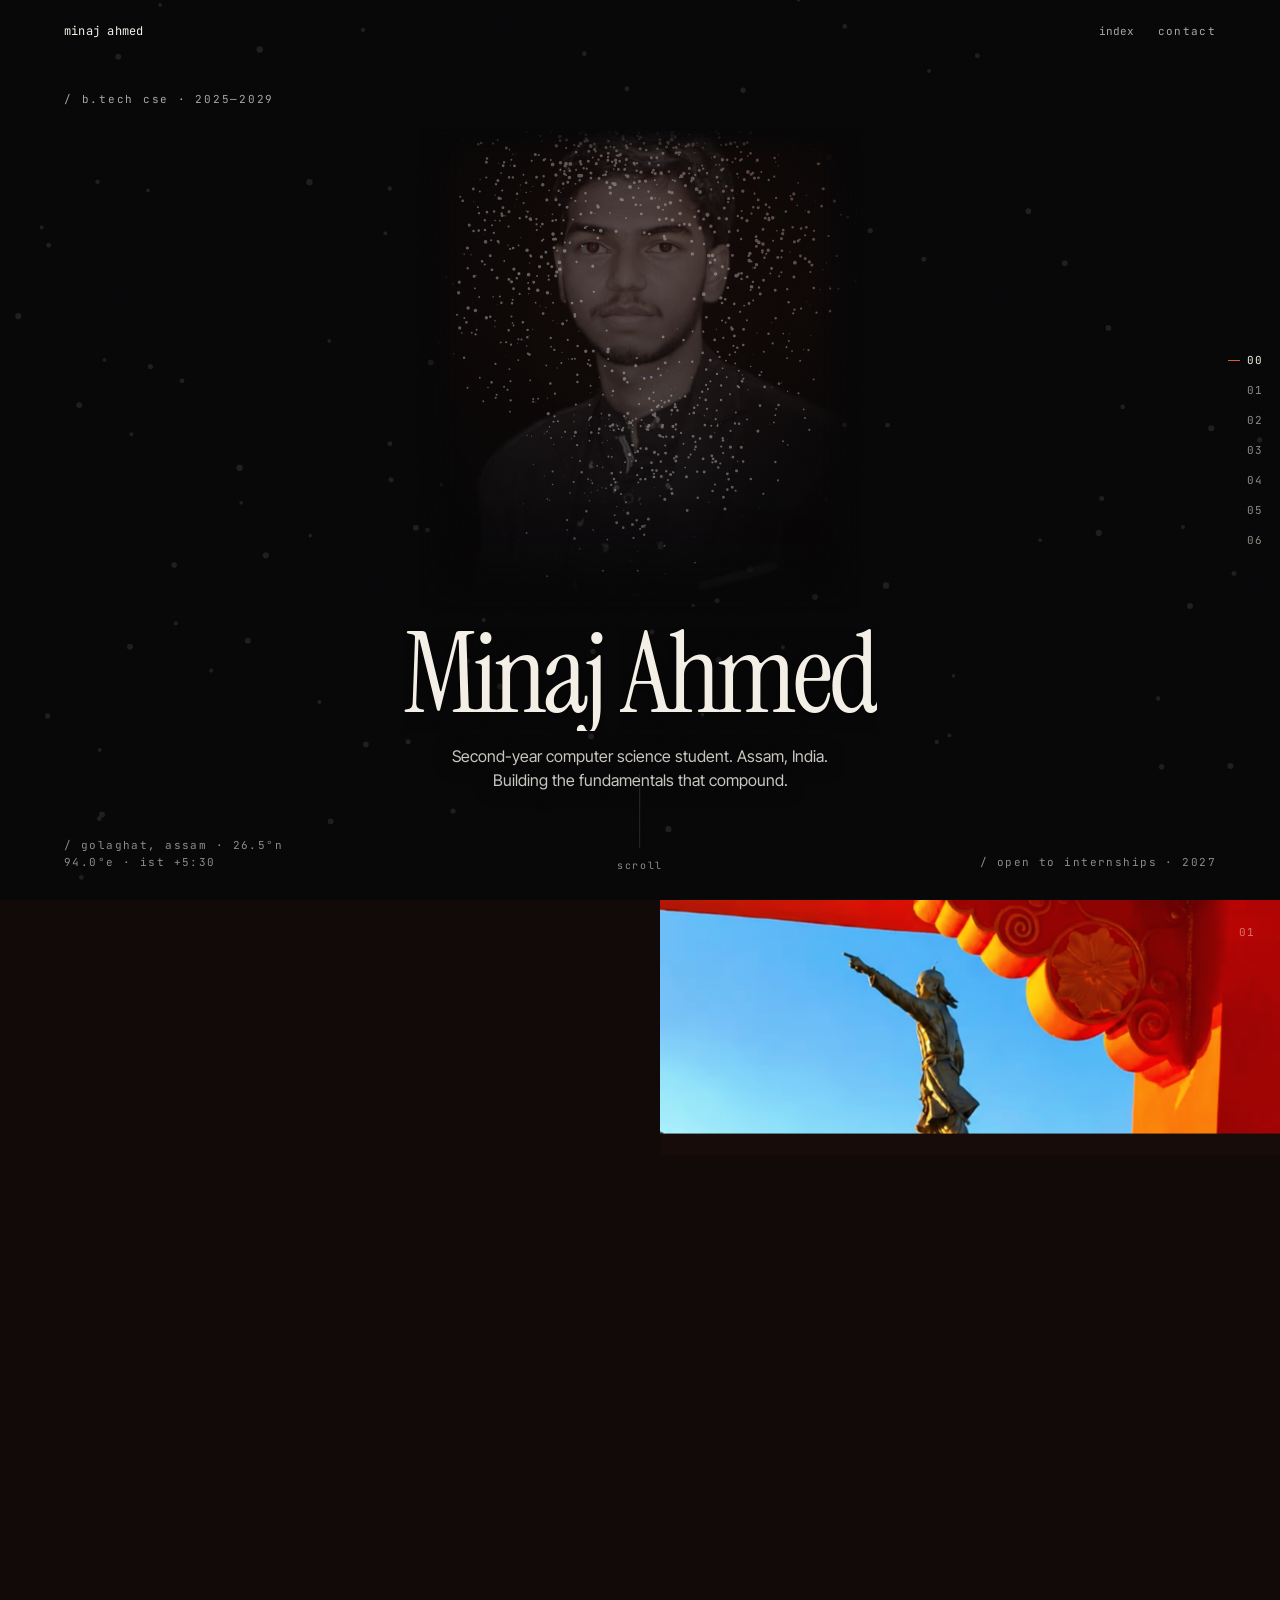
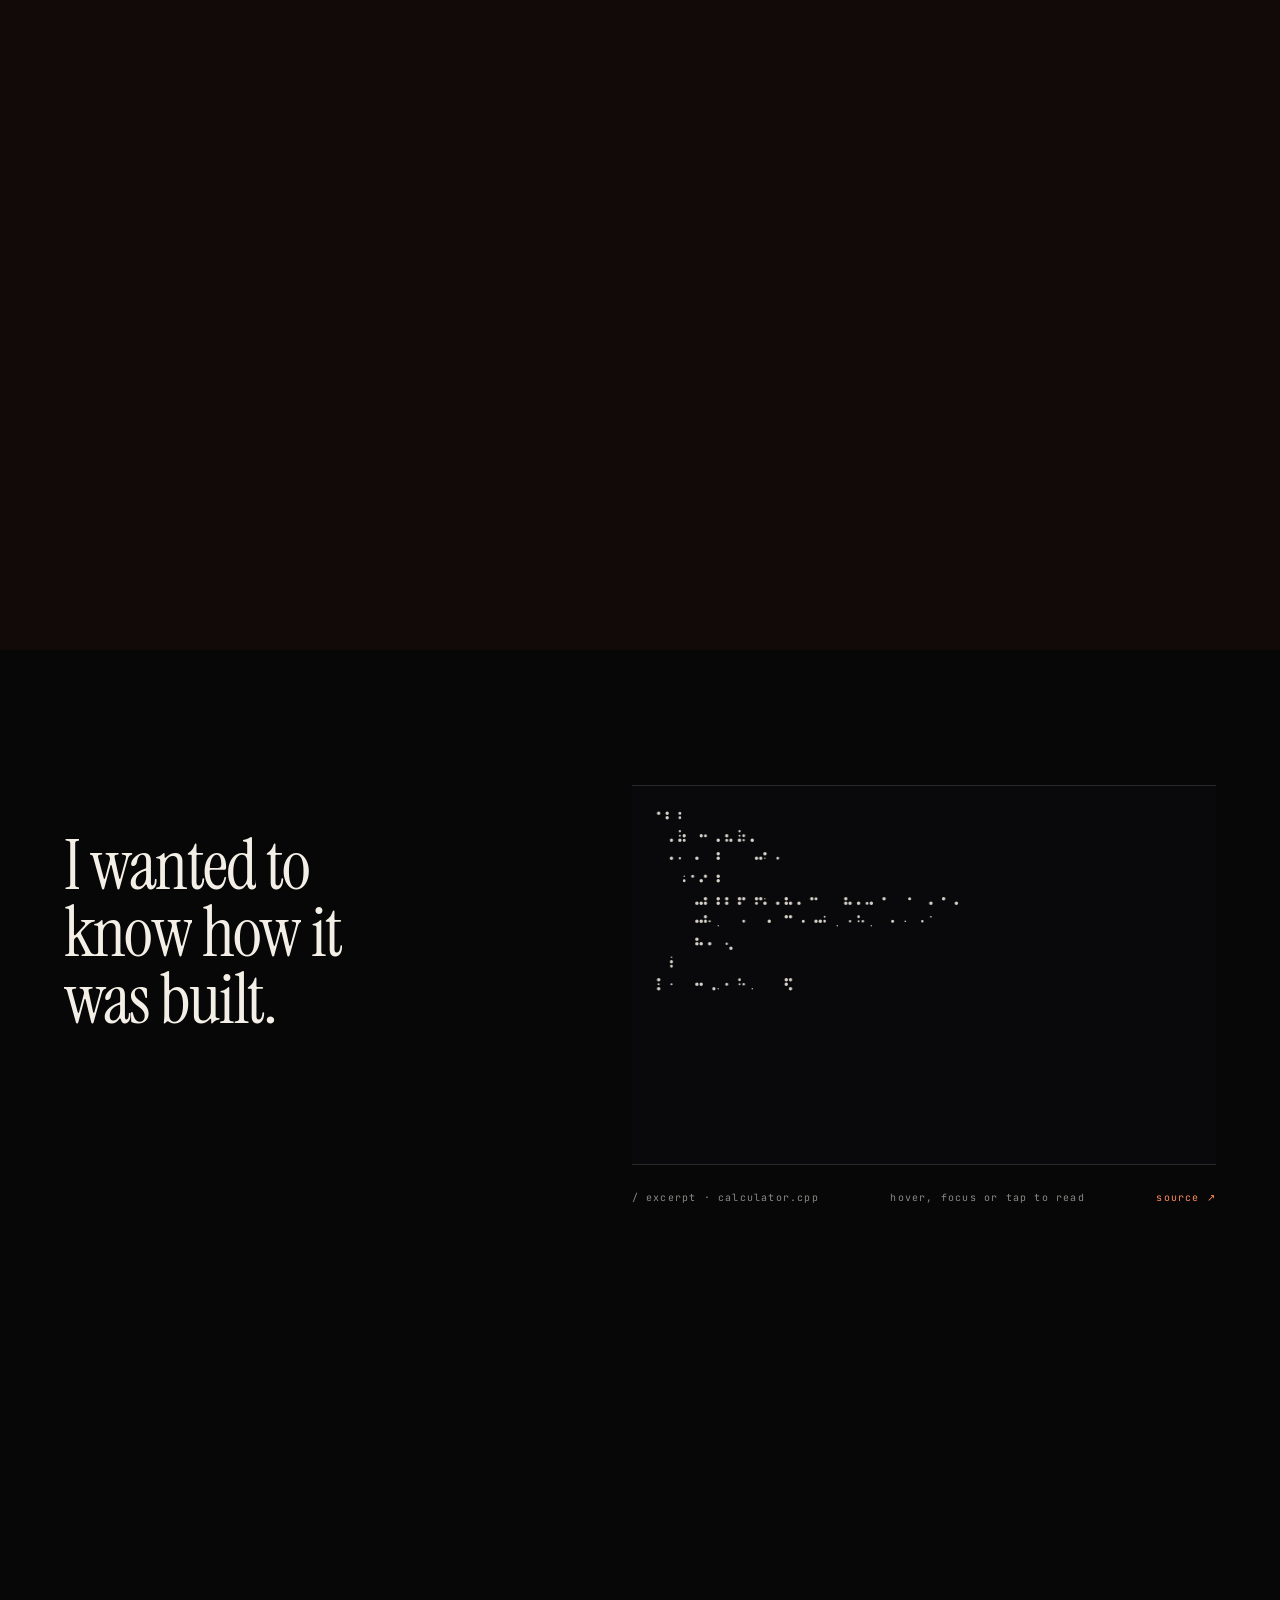
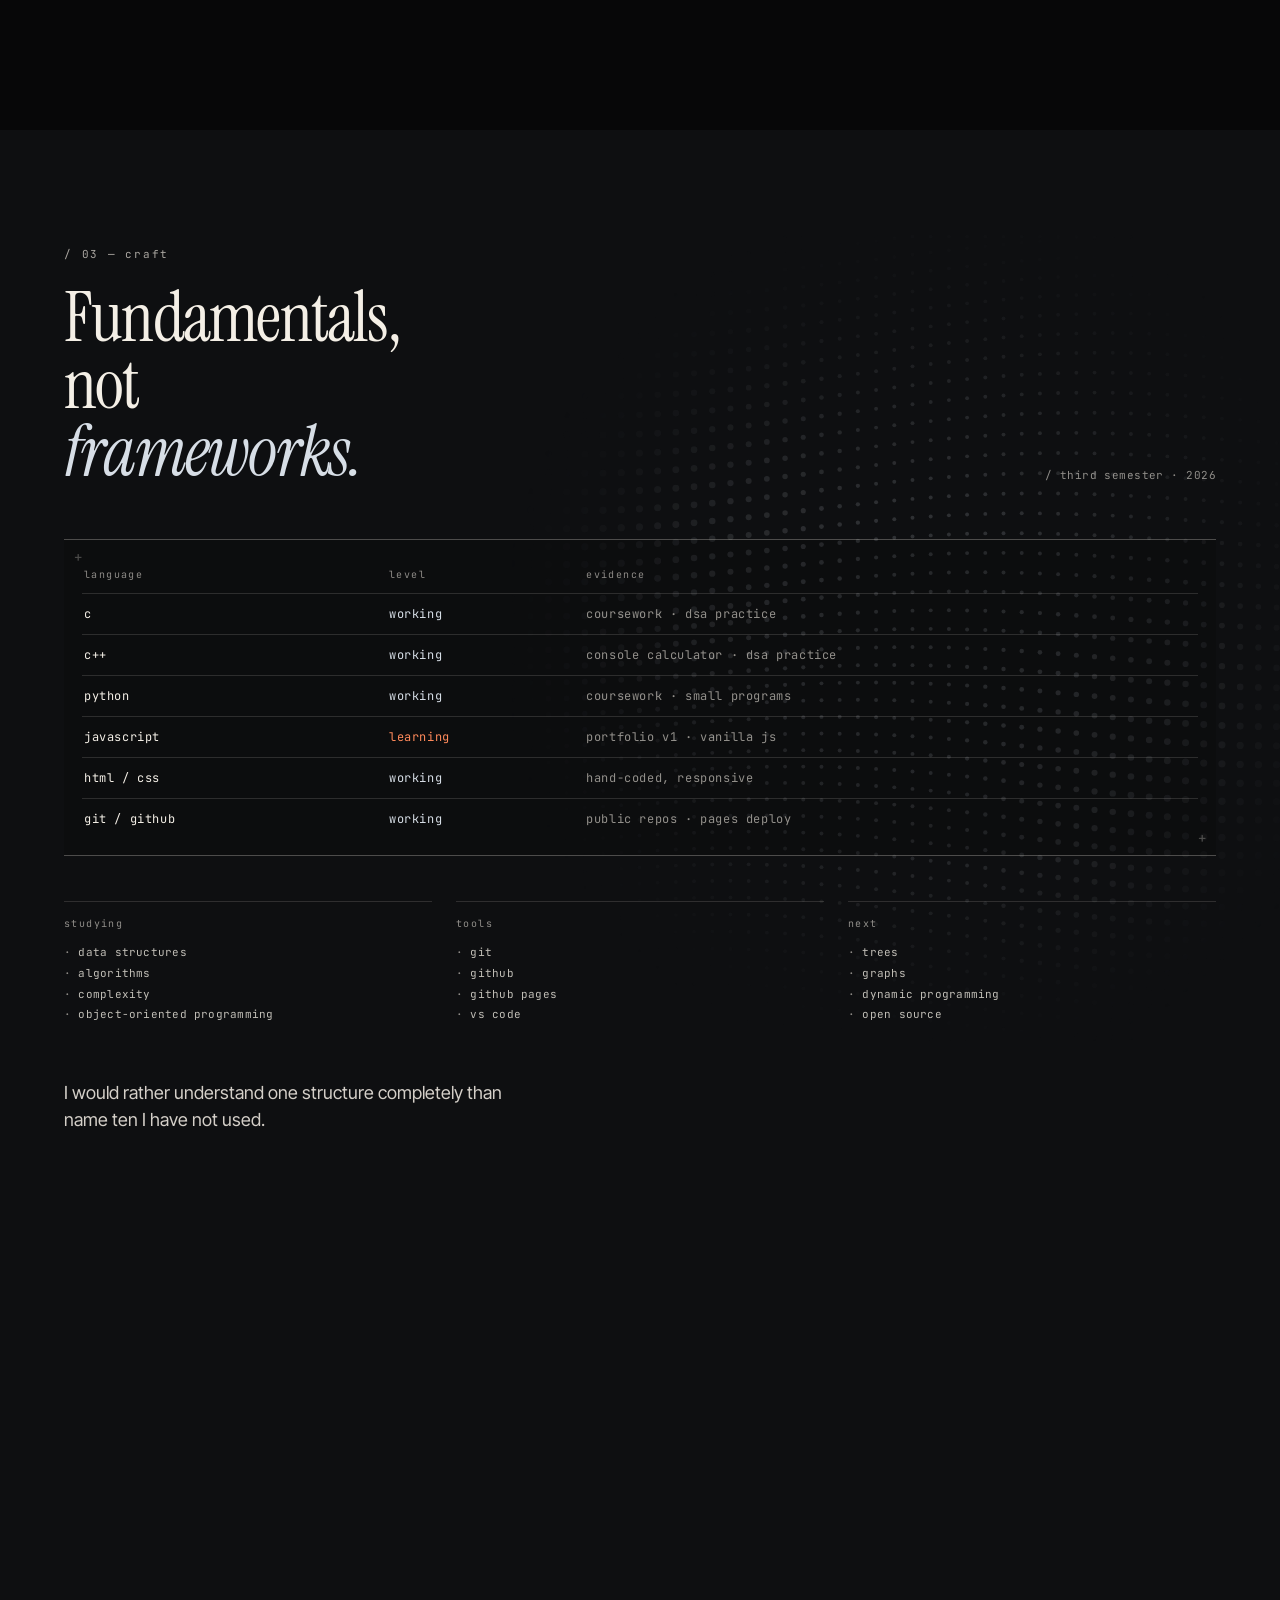
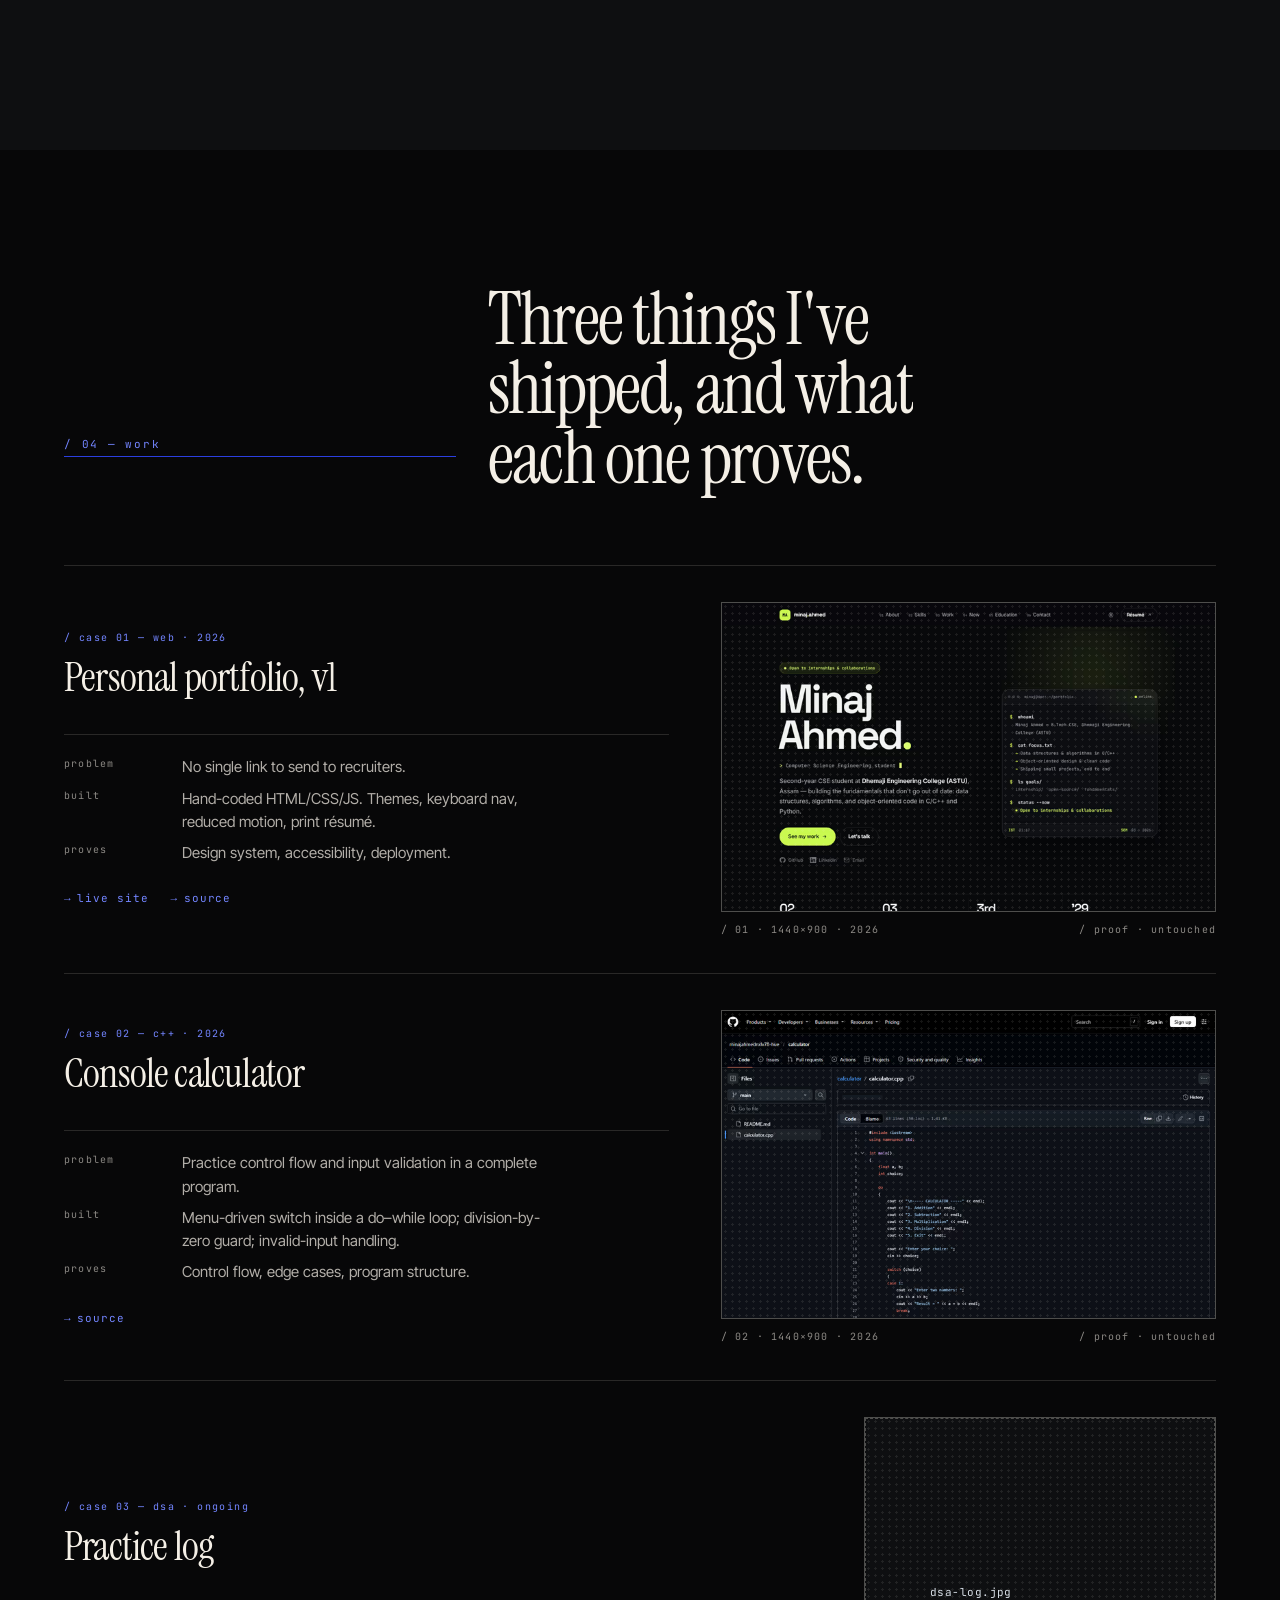
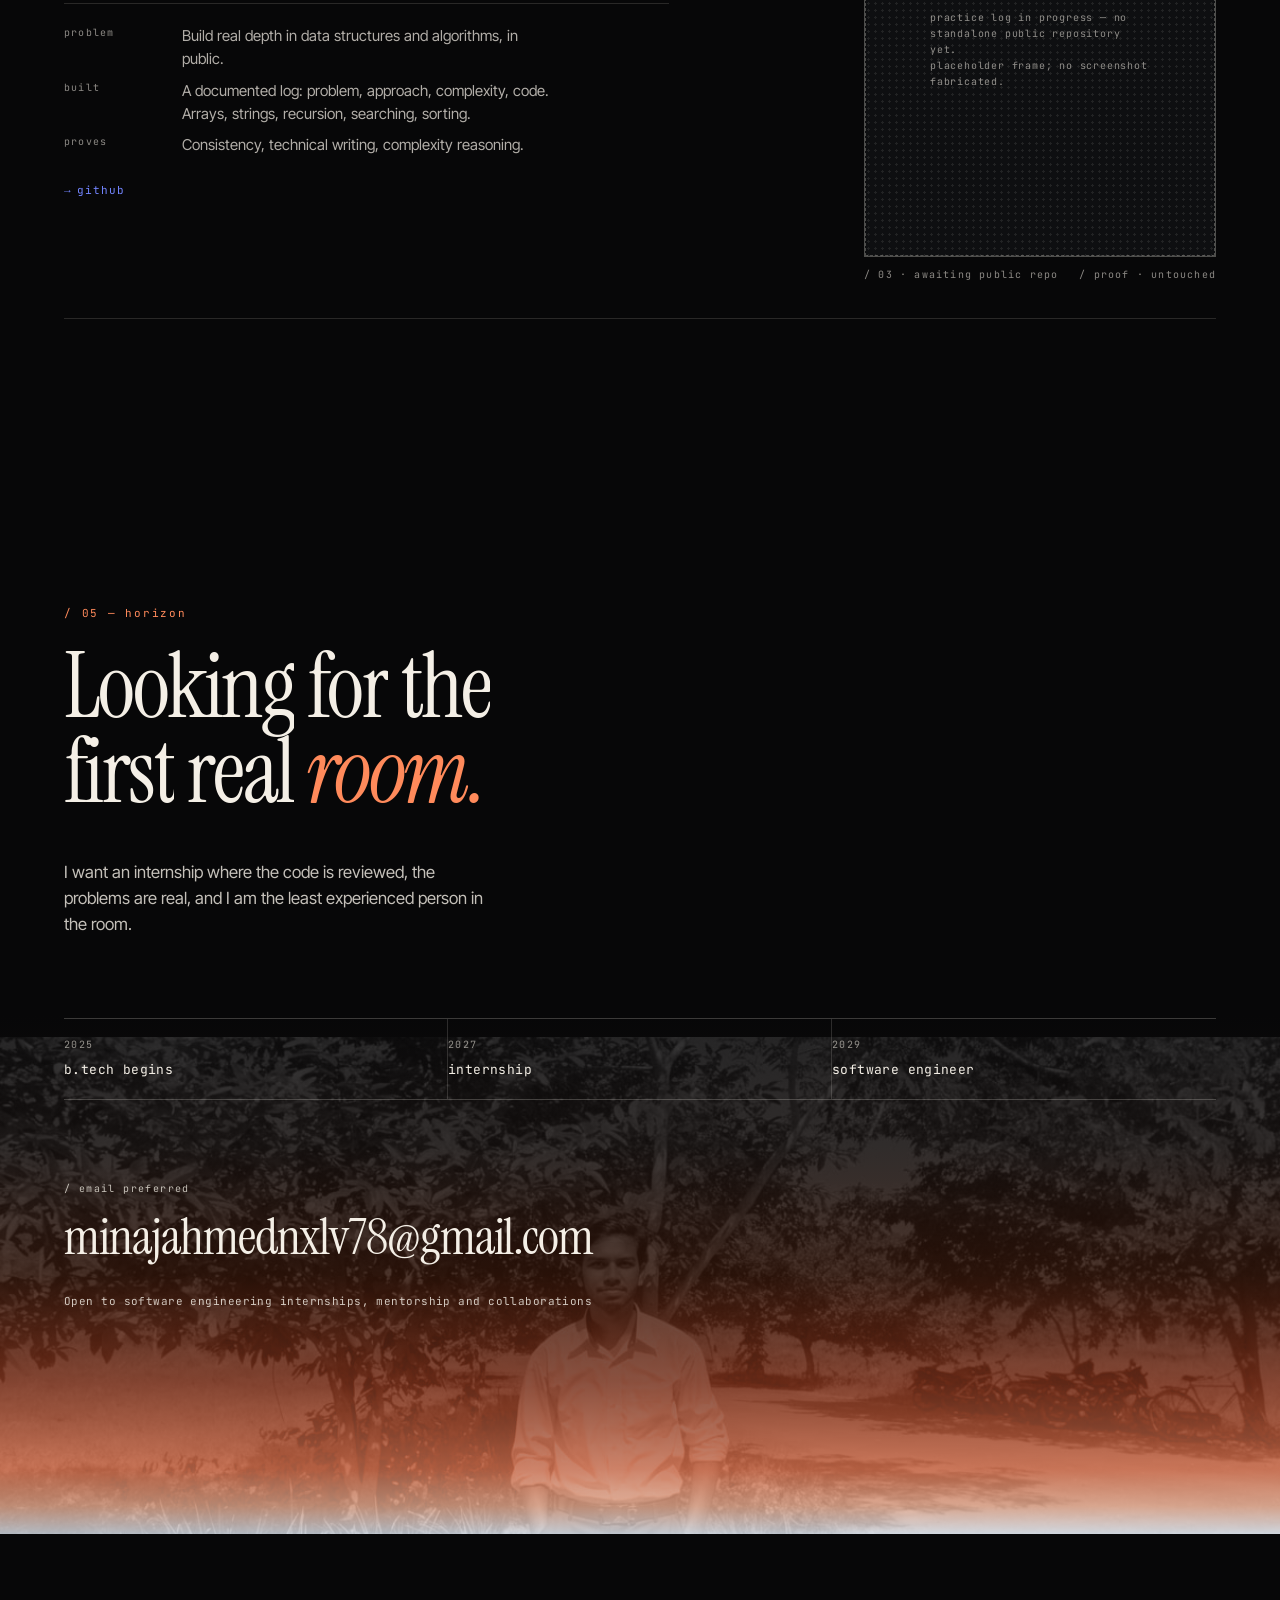
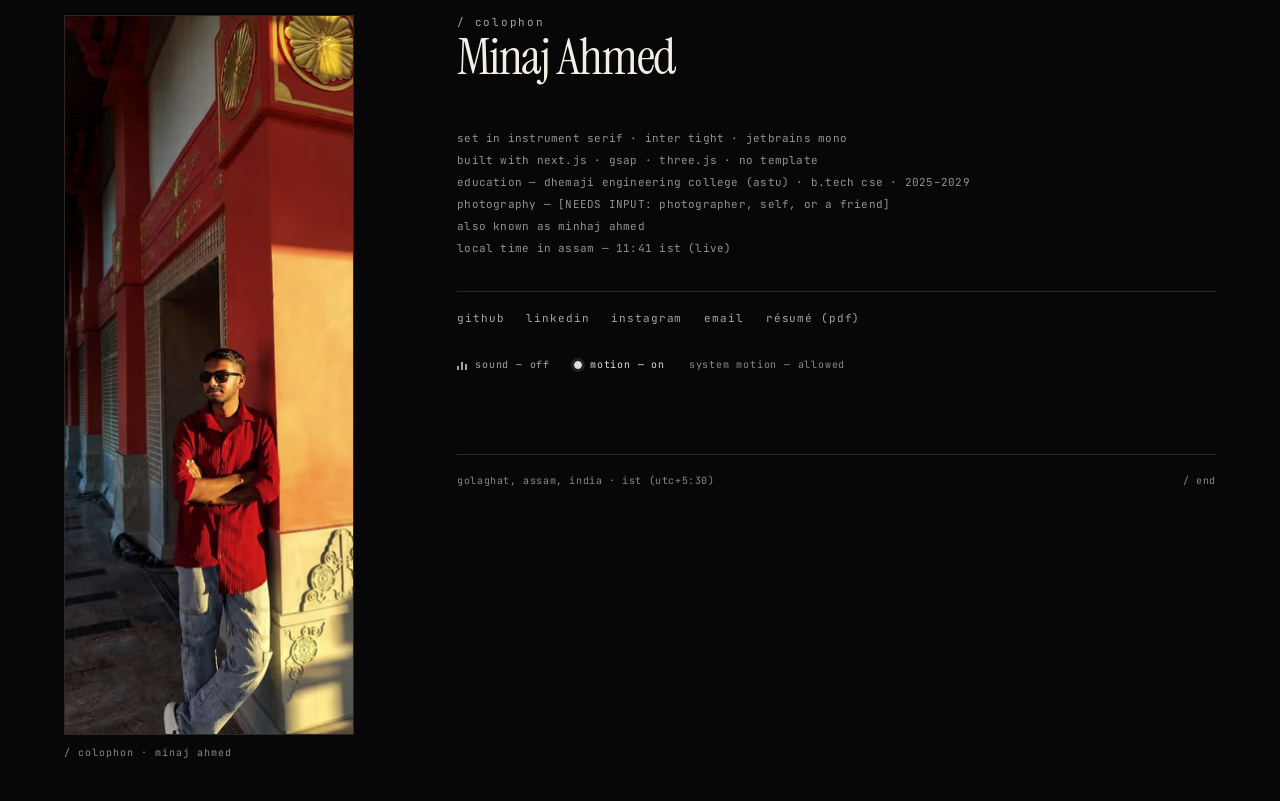
==== index.html @ 7f20fda3 "Deploy 2026-11-15 23:15" ====
<!DOCTYPE html><!--8ivIWV3NTQVihvnnciMJ_--><html lang="en"><head><meta charSet="utf-8"/><meta name="viewport" content="width=device-width, initial-scale=1"/><link rel="stylesheet" href="/_next/static/css/60c757dcb9173101.css" data-precedence="next"/><link rel="preload" as="script" fetchPriority="low" href="/_next/static/chunks/webpack-f935b653ff0f5b46.js"/><script src="/_next/static/chunks/4bd1b696-c023c6e3521b1417.js" async=""></script><script src="/_next/static/chunks/255-0e5ac6cd71b0e266.js" async=""></script><script src="/_next/static/chunks/main-app-1ef819b8450698eb.js" async=""></script><script src="/_next/static/chunks/c15bf2b0-23b96f27db3d4449.js" async=""></script><script src="/_next/static/chunks/674-6855b64ee899c7fb.js" async=""></script><script src="/_next/static/chunks/691-0249259bc89ee225.js" async=""></script><script src="/_next/static/chunks/app/layout-188925bcf493eabf.js" async=""></script><script src="/_next/static/chunks/app/page-7ddbc608f27886f3.js" async=""></script><link rel="preload" href="/fonts/InstrumentSerif-Regular.woff2" as="font" type="font/woff2" crossorigin=""/><link rel="preload" href="/fonts/InstrumentSerif-Italic.woff2" as="font" type="font/woff2" crossorigin=""/><link rel="preload" href="/assets/portrait/hero-960.jpg" as="image" type="image/jpeg"/><meta name="theme-color" content="#070708"/><meta name="color-scheme" content="dark"/><title>Minaj Ahmed — Computer Science Student, Assam</title><meta name="description" content="Minaj Ahmed is a second-year B.Tech CSE student at Dhemaji Engineering College (ASTU), Assam, building strong foundations in data structures, algorithms and C++."/><meta name="application-name" content="From Ember to Chrome"/><link rel="author" href="https://minajahmednxlv78-hue.github.io/"/><meta name="author" content="Minaj Ahmed"/><meta name="keywords" content="Minaj Ahmed,Minhaj Ahmed,computer science student,Assam,Dhemaji Engineering College,ASTU,C++,data structures,algorithms,portfolio"/><meta name="creator" content="Minaj Ahmed"/><meta name="publisher" content="Minaj Ahmed"/><meta name="robots" content="index, follow"/><meta name="category" content="portfolio"/><link rel="canonical" href="https://minajahmednxlv78-hue.github.io/"/><meta property="og:title" content="Minaj Ahmed — Computer Science Student, Assam"/><meta property="og:description" content="Minaj Ahmed is a second-year B.Tech CSE student at Dhemaji Engineering College (ASTU), Assam, building strong foundations in data structures, algorithms and C++."/><meta property="og:url" content="https://minajahmednxlv78-hue.github.io/"/><meta property="og:site_name" content="Minaj Ahmed"/><meta property="og:locale" content="en_IN"/><meta property="og:image" content="https://minajahmednxlv78-hue.github.io/assets/og.jpg"/><meta property="og:image:width" content="1200"/><meta property="og:image:height" content="630"/><meta property="og:image:alt" content="Minaj Ahmed — from ember to chrome. A halftone portrait and the title in bone type on ink."/><meta property="og:type" content="website"/><meta name="twitter:card" content="summary_large_image"/><meta name="twitter:title" content="Minaj Ahmed — Computer Science Student, Assam"/><meta name="twitter:description" content="Minaj Ahmed is a second-year B.Tech CSE student at Dhemaji Engineering College (ASTU), Assam, building strong foundations in data structures, algorithms and C++."/><meta name="twitter:image" content="https://minajahmednxlv78-hue.github.io/assets/og.jpg"/><link rel="icon" href="/icon.svg?3699fe53bb4ca158" type="image/svg+xml" sizes="any"/><script>try{var m=localStorage.getItem('ember-to-chrome-motion');var r=window.matchMedia('(prefers-reduced-motion: reduce)').matches;document.documentElement.dataset.motion=(m==='off'||(!m&&r))?'off':'on';if(sessionStorage.getItem('ember-to-chrome-visited')==='1'){document.documentElement.dataset.visited='true'}}catch(e){}</script><noscript><style>.preloader{display:none}.signal-portrait::before{opacity:0!important}</style></noscript><script type="application/ld+json">{"@context":"https://schema.org","@type":"Person","name":"Minaj Ahmed","alternateName":"Minhaj Ahmed","jobTitle":"Computer Science Engineering Student","description":"Second-year Computer Science student in Assam building strong foundations in data structures, algorithms and object-oriented programming.","email":"mailto:minajahmednxlv78@gmail.com","url":"https://minajahmednxlv78-hue.github.io/","affiliation":{"@type":"CollegeOrUniversity","name":"Dhemaji Engineering College (ASTU)"},"address":{"@type":"PostalAddress","addressLocality":"Golaghat","addressRegion":"Assam","addressCountry":"IN"},"sameAs":["https://github.com/minajahmednxlv78-hue","https://www.linkedin.com/in/minhaj-ahmed-7282b8321","https://www.instagram.com/_min_haj_08"],"knowsAbout":["Data Structures","Algorithms","Object-Oriented Programming","C","C++","Python","Git","GitHub"]}</script><script src="/_next/static/chunks/polyfills-42372ed130431b0a.js" noModule=""></script></head><body><div hidden=""><!--$--><!--/$--></div><div class="preloader " aria-hidden="true"><canvas class="preloader__canvas"></canvas><span class="preloader__counter">000</span><span class="preloader__word">from ember to chrome</span></div><div class="grain" aria-hidden="true"></div><canvas class="dot-field" aria-hidden="true"></canvas><div class="cursor is-hidden" aria-hidden="true"><span class="cursor__ring"></span><span class="cursor__dot"></span><svg class="cursor__star" viewBox="0 0 40 40" aria-hidden="true"><path d="M20 2 C21.8 15 25 18.2 38 20 C25 21.8 21.8 25 20 38 C18.2 25 15 21.8 2 20 C15 18.2 18.2 15 20 2 Z" fill="#F4EFE6"></path></svg></div><canvas class="wipe" aria-hidden="true"></canvas><div class="site" id="site"><a class="skip-link" href="#main">Skip to content</a><header class="topbar " aria-label="Site header"><div class="topbar__inner"><a class="topbar__name" href="#overture" aria-label="Minaj Ahmed, back to top">minaj ahmed</a><nav class="topbar__right" aria-label="Primary"><button type="button" class="topbar__link" aria-haspopup="dialog" aria-expanded="false" aria-controls="index-overlay">index</button><a class="topbar__link" href="#horizon">contact</a></nav></div></header><nav class="rail" aria-label="Chapter navigation"><a class="rail__link is-active" href="#overture" aria-current="location" aria-label="Chapter 00, Overture">00</a><a class="rail__link " href="#origin" aria-label="Chapter 01, Origin">01</a><a class="rail__link " href="#spark" aria-label="Chapter 02, Spark">02</a><a class="rail__link " href="#craft" aria-label="Chapter 03, Craft">03</a><a class="rail__link " href="#work" aria-label="Chapter 04, Work">04</a><a class="rail__link " href="#horizon" aria-label="Chapter 05, Horizon">05</a><a class="rail__link " href="#colophon" aria-label="Chapter 06, Colophon">06</a></nav><main id="main" tabindex="-1"><section id="overture" class="overture" data-chapter="overture" aria-labelledby="overture-title"><div class="overture__stage shell"><div class="overture__label"><p class="label">/ b.tech cse · 2025—2029</p></div><div class="overture__photo"><div class="signal-portrait"><picture><source type="image/avif" srcSet="/assets/portrait/hero-540.avif 540w, /assets/portrait/hero-960.avif 960w" sizes="(max-width: 767px) 100vw, (max-width: 1099px) 64vw, 54vw"/><source type="image/webp" srcSet="/assets/portrait/hero-540.webp 540w, /assets/portrait/hero-960.webp 960w" sizes="(max-width: 767px) 100vw, (max-width: 1099px) 64vw, 54vw"/><img class="signal-portrait__photo" src="/assets/portrait/hero-960.jpg" alt="Portrait of Minaj Ahmed." width="960" height="960" loading="eager" decoding="async" fetchPriority="high"/></picture><canvas class="signal-portrait__canvas" aria-hidden="true"></canvas></div></div><div class="overture__main"><h1 id="overture-title" class="split overture__name"><span><span class="w-mask"><span class="w-inner">Minaj</span></span> </span><span><span class="w-mask"><span class="w-inner">Ahmed</span></span></span></h1><p class="overture__subline">Second-year computer science student. Assam, India. Building the fundamentals that compound.</p></div></div><div class="overture__meta" aria-label="Location and availability"><span>/ golaghat, assam · 26.5°n 94.0°e · ist +5:30</span><span>/ open to internships · 2027</span></div><div class="scroll-cue" aria-hidden="true"><span class="scroll-cue__track"><span class="scroll-cue__fill"></span></span><span>scroll</span></div></section><section id="origin" class="origin" data-chapter="origin" aria-labelledby="origin-title"><div class="origin__track"><div class="origin__stage"><div class="origin__copy"><p class="label label--accent">/ 01 — origin</p><h2 id="origin-title" class="split origin__head"><span><span class="w-mask"><span class="w-inner">Before</span></span> </span><span><span class="w-mask"><span class="w-inner">the</span></span> </span><span><span class="w-mask"><span class="w-inner">syntax,</span></span> </span><span><span class="w-mask"><span class="w-inner">there</span></span> </span><span><span class="w-mask"><span class="w-inner">was</span></span> </span><span><span class="w-mask"><span class="w-inner"><em>colour.</em></span></span></span></h2><p class="origin__body">I grew up in Golaghat, Assam. I did not grow up around computers; I came to them late, and on purpose.</p></div><div class="origin__media"><picture><source type="image/avif" srcSet="/assets/temple/origin-720.avif 720w, /assets/temple/origin-1086.avif 1086w" sizes="(max-width: 767px) 100vw, 58vw"/><source type="image/webp" srcSet="/assets/temple/origin-720.webp 720w, /assets/temple/origin-1086.webp 1086w" sizes="(max-width: 767px) 100vw, 58vw"/><img class="origin__photo" src="/assets/temple/origin-1086.jpg" width="1086" height="1448" alt="Minaj Ahmed leaning on a stone balustrade beneath a bright orange temple gateway, with a tall statue behind him." loading="lazy" decoding="async"/></picture><div class="origin__caption"><span class="needs">/ [NEEDS INPUT: temple or statue location] · assam</span><span aria-hidden="true">/ 2026</span></div><span class="origin__index" aria-hidden="true">01</span></div></div></div></section><section id="spark" class="spark chapter" data-chapter="spark" aria-labelledby="spark-title"><div class="shell"><div class="spark__grid"><div><p class="label label--accent">/ 02 — spark</p><h2 id="spark-title" class="split spark__headline"><span><span class="w-mask"><span class="w-inner">I</span></span> </span><span><span class="w-mask"><span class="w-inner">wanted</span></span> </span><span><span class="w-mask"><span class="w-inner">to</span></span> </span><span><span class="w-mask"><span class="w-inner">know</span></span> </span><span><span class="w-mask"><span class="w-inner">how</span></span> </span><span><span class="w-mask"><span class="w-inner">it</span></span> </span><span><span class="w-mask"><span class="w-inner">was</span></span> </span><span><span class="w-mask"><span class="w-inner">built.</span></span></span></h2><p class="reveal spark__body">Not the screen — the thing behind it. The first time a program did exactly what I told it to, I understood the trade: describe the problem precisely enough, and the machine meets you there.</p></div><div class="reveal dotcode-shell"><div class="dotcode " tabindex="0" role="group" aria-label="Calculator code excerpt. Focus or tap to read."><div class="dotcode__frame"><canvas class="dotcode__canvas" aria-hidden="true"></canvas><div class="dotcode__text"><pre>do {
  cin &gt;&gt; choice;
  switch (choice) {
    case 4:
      if (b != 0) cout &lt;&lt; &quot;Result = &quot; &lt;&lt; a / b;
      else cout &lt;&lt; &quot;Cannot divide by zero&quot;;
      break;
  }
} while (choice != 5);</pre></div></div></div><div class="dotcode__meta"><span>/ excerpt · calculator.cpp</span><span>hover, focus or tap to read</span><a href="https://github.com/minajahmednxlv78-hue/calculator" target="_blank" rel="noopener noreferrer">source ↗</a></div></div></div></div></section><section id="craft" class="craft" data-chapter="craft" aria-labelledby="craft-title"><div class="craft__track"><div class="craft__stage"><div class="craft__field" aria-hidden="true"></div><div class="craft__content shell"><div class="craft__top"><div><p class="label">/ 03 — craft</p><h2 id="craft-title" class="split craft__headline"><span><span class="w-mask"><span class="w-inner">Fundamentals,</span></span> </span><span><span class="w-mask"><span class="w-inner">not</span></span> </span><span><span class="w-mask"><span class="w-inner"><em>frameworks.</em></span></span></span></h2></div><p class="craft__note">/ third semester · 2026</p></div><div class="reveal spec ticked"><div class="spec__row spec__row--head"><span>LANGUAGE</span><span>LEVEL</span><span>EVIDENCE</span></div><div class="spec__row"><span>c</span><span class="spec__level">working</span><span class="spec__evidence">coursework · dsa practice</span></div><div class="spec__row"><span>c++</span><span class="spec__level">working</span><span class="spec__evidence">console calculator · dsa practice</span></div><div class="spec__row"><span>python</span><span class="spec__level">working</span><span class="spec__evidence">coursework · small programs</span></div><div class="spec__row"><span>javascript</span><span class="spec__level spec__level--learning">learning</span><span class="spec__evidence">portfolio v1 · vanilla js</span></div><div class="spec__row"><span>html / css</span><span class="spec__level">working</span><span class="spec__evidence">hand-coded, responsive</span></div><div class="spec__row"><span>git / github</span><span class="spec__level">working</span><span class="spec__evidence">public repos · pages deploy</span></div></div><div class="craft__cols"><dl class="reveal craft__col"><dt>studying</dt><dd><span>data structures</span><span>algorithms</span><span>complexity</span><span>object-oriented programming</span></dd></dl><dl class="reveal craft__col"><dt>tools</dt><dd><span>git</span><span>github</span><span>github pages</span><span>vs code</span></dd></dl><dl class="reveal craft__col"><dt>next</dt><dd><span>trees</span><span>graphs</span><span>dynamic programming</span><span>open source</span></dd></dl></div><p class="reveal craft__closing">I would rather understand one structure completely than name ten I have not used.</p></div></div></div></section><section id="work" class="work chapter" data-chapter="work" aria-labelledby="work-title"><div class="shell"><div class="work__head"><div><p class="label label--accent">/ 04 — work</p><div class="work__rule" aria-hidden="true"></div></div><h2 id="work-title" class="split work__headline"><span><span class="w-mask"><span class="w-inner">Three</span></span> </span><span><span class="w-mask"><span class="w-inner">things</span></span> </span><span><span class="w-mask"><span class="w-inner">I&#x27;ve</span></span> </span><span><span class="w-mask"><span class="w-inner">shipped,</span></span> </span><span><span class="w-mask"><span class="w-inner">and</span></span> </span><span><span class="w-mask"><span class="w-inner">what</span></span> </span><span><span class="w-mask"><span class="w-inner">each</span></span> </span><span><span class="w-mask"><span class="w-inner">one</span></span> </span><span><span class="w-mask"><span class="w-inner">proves.</span></span></span></h2></div><article class="dossier " data-cursor="star" aria-labelledby="case-01"><div class="dossier__content"><p class="dossier__kicker">/ case 01 — web · 2026</p><h3 class="dossier__title" id="case-01">Personal portfolio, v1</h3><dl class="dossier__facts"><dt>Problem</dt><dd>No single link to send to recruiters.</dd><dt>Built</dt><dd>Hand-coded HTML/CSS/JS. Themes, keyboard nav, reduced motion, print résumé.</dd><dt>Proves</dt><dd>Design system, accessibility, deployment.</dd></dl><div class="dossier__links"><a class="dossier__link" href="https://minajahmednxlv78-hue.github.io/Minaj-Ahmed.github.io/" target="_blank" rel="noopener noreferrer"><span aria-hidden="true">→</span> <!-- -->live site</a><a class="dossier__link" href="https://github.com/minajahmednxlv78-hue/Minaj-Ahmed.github.io" target="_blank" rel="noopener noreferrer"><span aria-hidden="true">→</span> <!-- -->source</a></div></div><div class="dossier__media"><div class="dossier__frame" style="aspect-ratio:16 / 10"><picture><source type="image/avif" srcSet="/assets/work/portfolio-desktop-720.avif 720w, /assets/work/portfolio-desktop-1440.avif 1440w" sizes="(max-width: 767px) 100vw, 45vw"/><source type="image/webp" srcSet="/assets/work/portfolio-desktop-720.webp 720w, /assets/work/portfolio-desktop-1440.webp 1440w" sizes="(max-width: 767px) 100vw, 45vw"/><img src="/assets/work/portfolio-desktop-1440.jpg" alt="Screenshot of Minaj Ahmed&#x27;s first portfolio site: a dark page with a large white name and a terminal panel." width="1440" height="900" loading="lazy" decoding="async"/></picture></div><div class="dossier__caption"><span>/ 01 · 1440×900 · 2026</span><span>/ proof · untouched</span></div></div></article><article class="dossier " data-cursor="star" aria-labelledby="case-02"><div class="dossier__content"><p class="dossier__kicker">/ case 02 — c++ · 2026</p><h3 class="dossier__title" id="case-02">Console calculator</h3><dl class="dossier__facts"><dt>Problem</dt><dd>Practice control flow and input validation in a complete program.</dd><dt>Built</dt><dd>Menu-driven switch inside a do–while loop; division-by-zero guard; invalid-input handling.</dd><dt>Proves</dt><dd>Control flow, edge cases, program structure.</dd></dl><div class="dossier__links"><a class="dossier__link" href="https://github.com/minajahmednxlv78-hue/calculator" target="_blank" rel="noopener noreferrer"><span aria-hidden="true">→</span> <!-- -->source</a></div></div><div class="dossier__media"><div class="dossier__frame" style="aspect-ratio:16 / 10"><picture><source type="image/avif" srcSet="/assets/work/calculator-720.avif 720w, /assets/work/calculator-1440.avif 1440w" sizes="(max-width: 767px) 100vw, 45vw"/><source type="image/webp" srcSet="/assets/work/calculator-720.webp 720w, /assets/work/calculator-1440.webp 1440w" sizes="(max-width: 767px) 100vw, 45vw"/><img src="/assets/work/calculator-1440.jpg" alt="Screenshot of the calculator.cpp source file on GitHub, showing the do-while loop and switch menu." width="1440" height="900" loading="lazy" decoding="async"/></picture></div><div class="dossier__caption"><span>/ 02 · 1440×900 · 2026</span><span>/ proof · untouched</span></div></div></article><article class="dossier dossier--placeholder" data-cursor="star" aria-labelledby="case-03"><div class="dossier__content"><p class="dossier__kicker">/ case 03 — dsa · ongoing</p><h3 class="dossier__title" id="case-03">Practice log</h3><dl class="dossier__facts"><dt>Problem</dt><dd>Build real depth in data structures and algorithms, in public.</dd><dt>Built</dt><dd>A documented log: problem, approach, complexity, code. Arrays, strings, recursion, searching, sorting.</dd><dt>Proves</dt><dd>Consistency, technical writing, complexity reasoning.</dd></dl><div class="dossier__links"><a class="dossier__link" href="https://github.com/minajahmednxlv78-hue" target="_blank" rel="noopener noreferrer"><span aria-hidden="true">→</span> <!-- -->github</a></div></div><div class="dossier__media"><div class="dossier__frame" style="aspect-ratio:4 / 5"><div class="placeholder" role="img" aria-label="Placeholder frame for the DSA practice log screenshot."><div class="placeholder__inner"><span class="placeholder__file">dsa-log.jpg</span><span class="placeholder__note">practice log in progress — no standalone public repository yet.<br/>placeholder frame; no screenshot fabricated.</span></div></div></div><div class="dossier__caption"><span>/ 03 · awaiting public repo</span><span>/ proof · untouched</span></div></div></article></div></section><section id="horizon" class="horizon" data-chapter="horizon" aria-labelledby="horizon-title"><div class="horizon__memory" aria-hidden="true"><picture><source type="image/avif" srcSet="/assets/landscape/assam-1208.avif"/><source type="image/webp" srcSet="/assets/landscape/assam-1208.webp"/><img src="/assets/landscape/assam-1208.jpg" width="1208" height="768" alt="" loading="lazy" decoding="async"/></picture></div><div class="horizon__content shell"><p class="label label--accent">/ 05 — horizon</p><h2 id="horizon-title" class="split horizon__headline"><span><span class="w-mask"><span class="w-inner">Looking</span></span> </span><span><span class="w-mask"><span class="w-inner">for</span></span> </span><span><span class="w-mask"><span class="w-inner">the</span></span> </span><span><span class="w-mask"><span class="w-inner">first</span></span> </span><span><span class="w-mask"><span class="w-inner">real</span></span> </span><span><span class="w-mask"><span class="w-inner"><em>room.</em></span></span></span></h2><p class="reveal horizon__body">I want an internship where the code is reviewed, the problems are real, and I am the least experienced person in the room.</p><div class="reveal horizon__timeline"><div class="horizon__step"><span>2025</span><strong>b.tech begins</strong></div><div class="horizon__step"><span>2027</span><strong>internship</strong></div><div class="horizon__step"><span>2029</span><strong>software engineer</strong></div></div><div class="reveal horizon__cta-wrap"><p class="horizon__cta-label">/ email preferred</p><a class="horizon__cta" href="mailto:minajahmednxlv78@gmail.com">minajahmednxlv78@gmail.com</a><p class="horizon__availability">Open to software engineering internships, mentorship and collaborations</p></div></div></section><footer id="colophon" class="colophon" data-chapter="colophon" aria-labelledby="colophon-title"><div class="shell"><div class="colophon__grid"><figure class="colophon__portrait"><picture><source type="image/avif" srcSet="/assets/portrait/alt-540.avif"/><source type="image/webp" srcSet="/assets/portrait/alt-540.webp"/><img src="/assets/portrait/alt-540.jpg" width="540" height="720" alt="Minaj Ahmed leaning against a red temple column in late afternoon light." loading="lazy" decoding="async"/></picture><figcaption>/ colophon · minaj ahmed</figcaption></figure><div class="colophon__main"><p class="label">/ colophon</p><h2 class="colophon__name" id="colophon-title">Minaj Ahmed</h2><div class="colophon__lines"><span>set in instrument serif · inter tight · jetbrains mono</span><span>built with next.js · gsap · three.js · no template</span><span>education — dhemaji engineering college (astu) · b.tech cse · 2025–2029</span><span>photography — [NEEDS INPUT: photographer, self, or a friend]</span><span>also known as minhaj ahmed</span><span>local time in assam —<!-- --> <!-- -->--:--<!-- --> ist (live)</span></div><div class="colophon__links"><a href="https://github.com/minajahmednxlv78-hue" target="_blank" rel="noopener noreferrer">github</a><a href="https://www.linkedin.com/in/minhaj-ahmed-7282b8321" target="_blank" rel="noopener noreferrer">linkedin</a><a href="https://www.instagram.com/_min_haj_08" target="_blank" rel="noopener noreferrer">instagram</a><a href="mailto:minajahmednxlv78@gmail.com">email</a><a href="/resume.pdf" target="_blank" rel="noopener noreferrer">résumé (pdf)</a></div><div class="colophon__tools"><button type="button" class="sound-toggle" aria-pressed="false"><span class="sound-toggle__bars" aria-hidden="true"><i></i><i></i><i></i></span>sound — <!-- -->off</button><button type="button" class="sound-toggle motion-toggle" aria-pressed="false"><span class="motion-toggle__dot" aria-hidden="true"></span>motion — <!-- -->system<!-- --> <span class="sr-only">motion preference loading</span></button><span>system motion — allowed</span></div><div class="colophon__foot"><span>Golaghat, Assam, India<!-- --> · <!-- -->IST (UTC+5:30)</span><span>/ end</span></div></div></div></div></footer></main><!--$--><!--/$--></div><div id="index-overlay" class="index-overlay " role="dialog" aria-modal="true" aria-labelledby="index-title" aria-hidden="true"><div class="index-overlay__bar"><span id="index-title">index</span><button type="button" class="index-overlay__close" aria-label="Close index">close <span aria-hidden="true">×</span></button></div><div class="index-overlay__body"><div class="index-overlay__inner"><div class="index-overlay__list"><a class="index-row" href="#overture"><span class="index-row__num">00</span><span class="index-row__title">Overture</span><span class="index-row__image"><img src="/assets/portrait/hero-540.jpg" alt="" loading="lazy"/></span><span class="index-row__arrow" aria-hidden="true">→</span></a><a class="index-row" href="#origin"><span class="index-row__num">01</span><span class="index-row__title">Origin</span><span class="index-row__image"><img src="/assets/temple/origin-720.jpg" alt="" loading="lazy"/></span><span class="index-row__arrow" aria-hidden="true">→</span></a><a class="index-row" href="#spark"><span class="index-row__num">02</span><span class="index-row__title">Spark</span><span class="index-row__image"><img src="/assets/work/calculator-720.jpg" alt="" loading="lazy"/></span><span class="index-row__arrow" aria-hidden="true">→</span></a><a class="index-row" href="#craft"><span class="index-row__num">03</span><span class="index-row__title">Craft</span><span class="index-row__image"><img src="/star-mark.svg" alt="" loading="lazy"/></span><span class="index-row__arrow" aria-hidden="true">→</span></a><a class="index-row" href="#work"><span class="index-row__num">04</span><span class="index-row__title">Work</span><span class="index-row__image"><img src="/assets/work/portfolio-desktop-720.jpg" alt="" loading="lazy"/></span><span class="index-row__arrow" aria-hidden="true">→</span></a><a class="index-row" href="#horizon"><span class="index-row__num">05</span><span class="index-row__title">Horizon</span><span class="index-row__image"><img src="/assets/landscape/assam-1208.jpg" alt="" loading="lazy"/></span><span class="index-row__arrow" aria-hidden="true">→</span></a><a class="index-row" href="#colophon"><span class="index-row__num">06</span><span class="index-row__title">Colophon</span><span class="index-row__image"><img src="/assets/portrait/alt-540.jpg" alt="" loading="lazy"/></span><span class="index-row__arrow" aria-hidden="true">→</span></a></div><div class="index-overlay__foot"><span>email is preferred · minajahmednxlv78@gmail.com</span><span><a href="https://github.com/minajahmednxlv78-hue" target="_blank" rel="noopener noreferrer">github</a> · <a href="https://www.linkedin.com/in/minhaj-ahmed-7282b8321" target="_blank" rel="noopener noreferrer">linkedin</a> · <a href="https://www.instagram.com/_min_haj_08" target="_blank" rel="noopener noreferrer">instagram</a></span></div></div></div></div><script src="/_next/static/chunks/webpack-f935b653ff0f5b46.js" id="_R_" async=""></script><script>(self.__next_f=self.__next_f||[]).push([0])</script><script>self.__next_f.push([1,"1:\"$Sreact.fragment\"\n2:I[969,[\"592\",\"static/chunks/c15bf2b0-23b96f27db3d4449.js\",\"674\",\"static/chunks/674-6855b64ee899c7fb.js\",\"691\",\"static/chunks/691-0249259bc89ee225.js\",\"177\",\"static/chunks/app/layout-188925bcf493eabf.js\"],\"default\"]\n3:I[9766,[],\"\"]\n4:I[8924,[],\"\"]\n5:I[9533,[\"592\",\"static/chunks/c15bf2b0-23b96f27db3d4449.js\",\"674\",\"static/chunks/674-6855b64ee899c7fb.js\",\"974\",\"static/chunks/app/page-7ddbc608f27886f3.js\"],\"default\"]\n6:I[7334,[\"592\",\"static/chunks/c15bf2b0-23b96f27db3d4449.js\",\"674\",\"static/chunks/674-6855b64ee899c7fb.js\",\"974\",\"static/chunks/app/page-7ddbc608f27886f3.js\"],\"default\"]\n7:I[214,[\"592\",\"static/chunks/c15bf2b0-23b96f27db3d4449.js\",\"674\",\"static/chunks/674-6855b64ee899c7fb.js\",\"974\",\"static/chunks/app/page-7ddbc608f27886f3.js\"],\"default\"]\n10:I[7150,[],\"\"]\n:HL[\"/_next/static/css/60c757dcb9173101.css\",\"style\"]\n"])</script><script>self.__next_f.push([1,"0:{\"P\":null,\"b\":\"8ivIWV3NTQVihvnnciMJ-\",\"p\":\"\",\"c\":[\"\",\"\"],\"i\":false,\"f\":[[[\"\",{\"children\":[\"__PAGE__\",{}]},\"$undefined\",\"$undefined\",true],[\"\",[\"$\",\"$1\",\"c\",{\"children\":[[[\"$\",\"link\",\"0\",{\"rel\":\"stylesheet\",\"href\":\"/_next/static/css/60c757dcb9173101.css\",\"precedence\":\"next\",\"crossOrigin\":\"$undefined\",\"nonce\":\"$undefined\"}]],[\"$\",\"html\",null,{\"lang\":\"en\",\"children\":[[\"$\",\"head\",null,{\"children\":[[\"$\",\"link\",null,{\"rel\":\"preload\",\"href\":\"/fonts/InstrumentSerif-Regular.woff2\",\"as\":\"font\",\"type\":\"font/woff2\",\"crossOrigin\":\"\"}],[\"$\",\"link\",null,{\"rel\":\"preload\",\"href\":\"/fonts/InstrumentSerif-Italic.woff2\",\"as\":\"font\",\"type\":\"font/woff2\",\"crossOrigin\":\"\"}],[\"$\",\"link\",null,{\"rel\":\"preload\",\"href\":\"/assets/portrait/hero-960.jpg\",\"as\":\"image\",\"type\":\"image/jpeg\"}],[\"$\",\"script\",null,{\"dangerouslySetInnerHTML\":{\"__html\":\"try{var m=localStorage.getItem('ember-to-chrome-motion');var r=window.matchMedia('(prefers-reduced-motion: reduce)').matches;document.documentElement.dataset.motion=(m==='off'||(!m\u0026\u0026r))?'off':'on';if(sessionStorage.getItem('ember-to-chrome-visited')==='1'){document.documentElement.dataset.visited='true'}}catch(e){}\"}}],[\"$\",\"noscript\",null,{\"children\":[\"$\",\"style\",null,{\"dangerouslySetInnerHTML\":{\"__html\":\".preloader{display:none}.signal-portrait::before{opacity:0!important}\"}}]}],[\"$\",\"script\",null,{\"type\":\"application/ld+json\",\"dangerouslySetInnerHTML\":{\"__html\":\"{\\\"@context\\\":\\\"https://schema.org\\\",\\\"@type\\\":\\\"Person\\\",\\\"name\\\":\\\"Minaj Ahmed\\\",\\\"alternateName\\\":\\\"Minhaj Ahmed\\\",\\\"jobTitle\\\":\\\"Computer Science Engineering Student\\\",\\\"description\\\":\\\"Second-year Computer Science student in Assam building strong foundations in data structures, algorithms and object-oriented programming.\\\",\\\"email\\\":\\\"mailto:minajahmednxlv78@gmail.com\\\",\\\"url\\\":\\\"https://minajahmednxlv78-hue.github.io/\\\",\\\"affiliation\\\":{\\\"@type\\\":\\\"CollegeOrUniversity\\\",\\\"name\\\":\\\"Dhemaji Engineering College (ASTU)\\\"},\\\"address\\\":{\\\"@type\\\":\\\"PostalAddress\\\",\\\"addressLocality\\\":\\\"Golaghat\\\",\\\"addressRegion\\\":\\\"Assam\\\",\\\"addressCountry\\\":\\\"IN\\\"},\\\"sameAs\\\":[\\\"https://github.com/minajahmednxlv78-hue\\\",\\\"https://www.linkedin.com/in/minhaj-ahmed-7282b8321\\\",\\\"https://www.instagram.com/_min_haj_08\\\"],\\\"knowsAbout\\\":[\\\"Data Structures\\\",\\\"Algorithms\\\",\\\"Object-Oriented Programming\\\",\\\"C\\\",\\\"C++\\\",\\\"Python\\\",\\\"Git\\\",\\\"GitHub\\\"]}\"}}]]}],[\"$\",\"body\",null,{\"children\":[\"$\",\"$L2\",null,{\"children\":[\"$\",\"$L3\",null,{\"parallelRouterKey\":\"children\",\"error\":\"$undefined\",\"errorStyles\":\"$undefined\",\"errorScripts\":\"$undefined\",\"template\":[\"$\",\"$L4\",null,{}],\"templateStyles\":\"$undefined\",\"templateScripts\":\"$undefined\",\"notFound\":[[[\"$\",\"title\",null,{\"children\":\"404: This page could not be found.\"}],[\"$\",\"div\",null,{\"style\":{\"fontFamily\":\"system-ui,\\\"Segoe UI\\\",Roboto,Helvetica,Arial,sans-serif,\\\"Apple Color Emoji\\\",\\\"Segoe UI Emoji\\\"\",\"height\":\"100vh\",\"textAlign\":\"center\",\"display\":\"flex\",\"flexDirection\":\"column\",\"alignItems\":\"center\",\"justifyContent\":\"center\"},\"children\":[\"$\",\"div\",null,{\"children\":[[\"$\",\"style\",null,{\"dangerouslySetInnerHTML\":{\"__html\":\"body{color:#000;background:#fff;margin:0}.next-error-h1{border-right:1px solid rgba(0,0,0,.3)}@media (prefers-color-scheme:dark){body{color:#fff;background:#000}.next-error-h1{border-right:1px solid rgba(255,255,255,.3)}}\"}}],[\"$\",\"h1\",null,{\"className\":\"next-error-h1\",\"style\":{\"display\":\"inline-block\",\"margin\":\"0 20px 0 0\",\"padding\":\"0 23px 0 0\",\"fontSize\":24,\"fontWeight\":500,\"verticalAlign\":\"top\",\"lineHeight\":\"49px\"},\"children\":404}],[\"$\",\"div\",null,{\"style\":{\"display\":\"inline-block\"},\"children\":[\"$\",\"h2\",null,{\"style\":{\"fontSize\":14,\"fontWeight\":400,\"lineHeight\":\"49px\",\"margin\":0},\"children\":\"This page could not be found.\"}]}]]}]}]],[]],\"forbidden\":\"$undefined\",\"unauthorized\":\"$undefined\"}]}]}]]}]]}],{\"children\":[\"__PAGE__\",[\"$\",\"$1\",\"c\",{\"children\":[[\"$\",\"main\",null,{\"id\":\"main\",\"tabIndex\":-1,\"children\":[[\"$\",\"$L5\",null,{}],[\"$\",\"$L6\",null,{}],[\"$\",\"section\",null,{\"id\":\"spark\",\"className\":\"spark chapter\",\"data-chapter\":\"spark\",\"aria-labelledby\":\"spark-title\",\"children\":[\"$\",\"div\",null,{\"className\":\"shell\",\"children\":[\"$\",\"div\",null,{\"className\":\"spark__grid\",\"children\":[[\"$\",\"div\",null,{\"children\":[[\"$\",\"p\",null,{\"className\":\"label label--accent\",\"children\":\"/ 02 — spark\"}],[\"$\",\"$L7\",null,{\"as\":\"h2\",\"id\":\"spark-title\",\"className\":\"spark__headline\",\"text\":\"I wanted to know how it was built.\"}],\"$L8\"]}],\"$L9\"]}]}]}],\"$La\",\"$Lb\",\"$Lc\",\"$Ld\"]}],null,\"$Le\"]}],{},null,false]},null,false],\"$Lf\",false]],\"m\":\"$undefined\",\"G\":[\"$10\",[]],\"s\":false,\"S\":true}\n"])</script><script>self.__next_f.push([1,"11:I[7664,[\"592\",\"static/chunks/c15bf2b0-23b96f27db3d4449.js\",\"674\",\"static/chunks/674-6855b64ee899c7fb.js\",\"974\",\"static/chunks/app/page-7ddbc608f27886f3.js\"],\"default\"]\n12:I[9437,[\"592\",\"static/chunks/c15bf2b0-23b96f27db3d4449.js\",\"674\",\"static/chunks/674-6855b64ee899c7fb.js\",\"974\",\"static/chunks/app/page-7ddbc608f27886f3.js\"],\"default\"]\n13:I[6319,[\"592\",\"static/chunks/c15bf2b0-23b96f27db3d4449.js\",\"674\",\"static/chunks/674-6855b64ee899c7fb.js\",\"974\",\"static/chunks/app/page-7ddbc608f27886f3.js\"],\"default\"]\n18:I[6490,[\"592\",\"static/chunks/c15bf2b0-23b96f27db3d4449.js\",\"674\",\"static/chunks/674-6855b64ee899c7fb.js\",\"974\",\"static/chunks/app/page-7ddbc608f27886f3.js\"],\"default\"]\n19:I[4431,[],\"OutletBoundary\"]\n1b:I[5278,[],\"AsyncMetadataOutlet\"]\n1d:I[4431,[],\"ViewportBoundary\"]\n1f:I[4431,[],\"MetadataBoundary\"]\n20:\"$Sreact.suspense\"\n8:[\"$\",\"$L11\",null,{\"as\":\"p\",\"className\":\"spark__body\",\"delay\":90,\"children\":\"Not the screen — the thing behind it. The first time a program did exactly what I told it to, I understood the trade: describe the problem precisely enough, and the machine meets you there.\"}]\n9:[\"$\",\"$L11\",null,{\"className\":\"dotcode-shell\",\"delay\":120,\"children\":[[\"$\",\"$L12\",null,{\"lines\":[\"do {\",\"  cin \u003e\u003e choice;\",\"  switch (choice) {\",\"    case 4:\",\"      if (b != 0) cout \u003c\u003c \\\"Result = \\\" \u003c\u003c a / b;\",\"      else cout \u003c\u003c \\\"Cannot divide by zero\\\";\",\"      break;\",\"  }\",\"} while (choice != 5);\"]}],[\"$\",\"div\",null,{\"className\":\"dotcode__meta\",\"children\":[[\"$\",\"span\",null,{\"children\":\"/ excerpt · calculator.cpp\"}],[\"$\",\"span\",null,{\"children\":\"hover, focus or tap to read\"}],[\"$\",\"a\",null,{\"href\":\"https://github.com/minajahmednxlv78-hue/calculator\",\"target\":\"_blank\",\"rel\":\"noopener noreferrer\",\"children\":\"source ↗\"}]]}]]}]\na:[\"$\",\"$L13\",null,{}]\n"])</script><script>self.__next_f.push([1,"b:[\"$\",\"section\",null,{\"id\":\"work\",\"className\":\"work chapter\",\"data-chapter\":\"work\",\"aria-labelledby\":\"work-title\",\"children\":[\"$\",\"div\",null,{\"className\":\"shell\",\"children\":[[\"$\",\"div\",null,{\"className\":\"work__head\",\"children\":[[\"$\",\"div\",null,{\"children\":[[\"$\",\"p\",null,{\"className\":\"label label--accent\",\"children\":\"/ 04 — work\"}],[\"$\",\"div\",null,{\"className\":\"work__rule\",\"aria-hidden\":\"true\"}]]}],[\"$\",\"$L7\",null,{\"as\":\"h2\",\"id\":\"work-title\",\"className\":\"work__headline\",\"text\":\"Three things I've shipped, and what each one proves.\"}]]}],[[\"$\",\"article\",\"01\",{\"className\":\"dossier \",\"data-cursor\":\"star\",\"aria-labelledby\":\"case-01\",\"children\":[[\"$\",\"div\",null,{\"className\":\"dossier__content\",\"children\":[[\"$\",\"p\",null,{\"className\":\"dossier__kicker\",\"children\":\"/ case 01 — web · 2026\"}],[\"$\",\"h3\",null,{\"className\":\"dossier__title\",\"id\":\"case-01\",\"children\":\"Personal portfolio, v1\"}],[\"$\",\"dl\",null,{\"className\":\"dossier__facts\",\"children\":[[\"$\",\"dt\",null,{\"children\":\"Problem\"}],[\"$\",\"dd\",null,{\"children\":\"No single link to send to recruiters.\"}],[\"$\",\"dt\",null,{\"children\":\"Built\"}],[\"$\",\"dd\",null,{\"children\":\"Hand-coded HTML/CSS/JS. Themes, keyboard nav, reduced motion, print résumé.\"}],[\"$\",\"dt\",null,{\"children\":\"Proves\"}],[\"$\",\"dd\",null,{\"children\":\"Design system, accessibility, deployment.\"}]]}],[\"$\",\"div\",null,{\"className\":\"dossier__links\",\"children\":[[\"$\",\"a\",\"https://minajahmednxlv78-hue.github.io/Minaj-Ahmed.github.io/\",{\"className\":\"dossier__link\",\"href\":\"https://minajahmednxlv78-hue.github.io/Minaj-Ahmed.github.io/\",\"target\":\"_blank\",\"rel\":\"noopener noreferrer\",\"children\":[[\"$\",\"span\",null,{\"aria-hidden\":\"true\",\"children\":\"→\"}],\" \",\"live site\"]}],[\"$\",\"a\",\"https://github.com/minajahmednxlv78-hue/Minaj-Ahmed.github.io\",{\"className\":\"dossier__link\",\"href\":\"https://github.com/minajahmednxlv78-hue/Minaj-Ahmed.github.io\",\"target\":\"_blank\",\"rel\":\"noopener noreferrer\",\"children\":[[\"$\",\"span\",null,{\"aria-hidden\":\"true\",\"children\":\"→\"}],\" \",\"source\"]}]]}]]}],[\"$\",\"div\",null,{\"className\":\"dossier__media\",\"children\":[[\"$\",\"div\",null,{\"className\":\"dossier__frame\",\"style\":{\"aspectRatio\":\"16 / 10\"},\"children\":[\"$\",\"picture\",null,{\"children\":[[\"$\",\"source\",null,{\"type\":\"image/avif\",\"srcSet\":\"/assets/work/portfolio-desktop-720.avif 720w, /assets/work/portfolio-desktop-1440.avif 1440w\",\"sizes\":\"(max-width: 767px) 100vw, 45vw\"}],[\"$\",\"source\",null,{\"type\":\"image/webp\",\"srcSet\":\"/assets/work/portfolio-desktop-720.webp 720w, /assets/work/portfolio-desktop-1440.webp 1440w\",\"sizes\":\"(max-width: 767px) 100vw, 45vw\"}],[\"$\",\"img\",null,{\"src\":\"/assets/work/portfolio-desktop-1440.jpg\",\"alt\":\"Screenshot of Minaj Ahmed's first portfolio site: a dark page with a large white name and a terminal panel.\",\"width\":1440,\"height\":900,\"loading\":\"lazy\",\"decoding\":\"async\"}]]}]}],[\"$\",\"div\",null,{\"className\":\"dossier__caption\",\"children\":[[\"$\",\"span\",null,{\"children\":\"/ 01 · 1440×900 · 2026\"}],[\"$\",\"span\",null,{\"children\":\"/ proof · untouched\"}]]}]]}]]}],[\"$\",\"article\",\"02\",{\"className\":\"dossier \",\"data-cursor\":\"star\",\"aria-labelledby\":\"case-02\",\"children\":[[\"$\",\"div\",null,{\"className\":\"dossier__content\",\"children\":[[\"$\",\"p\",null,{\"className\":\"dossier__kicker\",\"children\":\"/ case 02 — c++ · 2026\"}],[\"$\",\"h3\",null,{\"className\":\"dossier__title\",\"id\":\"case-02\",\"children\":\"Console calculator\"}],[\"$\",\"dl\",null,{\"className\":\"dossier__facts\",\"children\":[[\"$\",\"dt\",null,{\"children\":\"Problem\"}],[\"$\",\"dd\",null,{\"children\":\"Practice control flow and input validation in a complete program.\"}],[\"$\",\"dt\",null,{\"children\":\"Built\"}],[\"$\",\"dd\",null,{\"children\":\"Menu-driven switch inside a do–while loop; division-by-zero guard; invalid-input handling.\"}],[\"$\",\"dt\",null,{\"children\":\"Proves\"}],[\"$\",\"dd\",null,{\"children\":\"Control flow, edge cases, program structure.\"}]]}],[\"$\",\"div\",null,{\"className\":\"dossier__links\",\"children\":[[\"$\",\"a\",\"https://github.com/minajahmednxlv78-hue/calculator\",{\"className\":\"dossier__link\",\"href\":\"https://github.com/minajahmednxlv78-hue/calculator\",\"target\":\"_blank\",\"rel\":\"noopener noreferrer\",\"children\":[[\"$\",\"span\",null,{\"aria-hidden\":\"true\",\"children\":\"→\"}],\" \",\"source\"]}]]}]]}],[\"$\",\"div\",null,{\"className\":\"dossier__media\",\"children\":[[\"$\",\"div\",null,{\"className\":\"dossier__frame\",\"style\":{\"aspectRatio\":\"16 / 10\"},\"children\":[\"$\",\"picture\",null,{\"children\":[[\"$\",\"source\",null,{\"type\":\"image/avif\",\"srcSet\":\"/assets/work/calculator-720.avif 720w, /assets/work/calculator-1440.avif 1440w\",\"sizes\":\"(max-width: 767px) 100vw, 45vw\"}],\"$L14\",\"$L15\"]}]}],\"$L16\"]}]]}],\"$L17\"]]}]}]\n"])</script><script>self.__next_f.push([1,"c:[\"$\",\"section\",null,{\"id\":\"horizon\",\"className\":\"horizon\",\"data-chapter\":\"horizon\",\"aria-labelledby\":\"horizon-title\",\"children\":[[\"$\",\"div\",null,{\"className\":\"horizon__memory\",\"aria-hidden\":\"true\",\"children\":[\"$\",\"picture\",null,{\"children\":[[\"$\",\"source\",null,{\"type\":\"image/avif\",\"srcSet\":\"/assets/landscape/assam-1208.avif\"}],[\"$\",\"source\",null,{\"type\":\"image/webp\",\"srcSet\":\"/assets/landscape/assam-1208.webp\"}],[\"$\",\"img\",null,{\"src\":\"/assets/landscape/assam-1208.jpg\",\"width\":1208,\"height\":768,\"alt\":\"\",\"loading\":\"lazy\",\"decoding\":\"async\"}]]}]}],[\"$\",\"div\",null,{\"className\":\"horizon__content shell\",\"children\":[[\"$\",\"p\",null,{\"className\":\"label label--accent\",\"children\":\"/ 05 — horizon\"}],[\"$\",\"$L7\",null,{\"as\":\"h2\",\"id\":\"horizon-title\",\"className\":\"horizon__headline\",\"text\":\"Looking for the first real room.\",\"italic\":\"room\"}],[\"$\",\"$L11\",null,{\"as\":\"p\",\"className\":\"horizon__body\",\"delay\":80,\"children\":\"I want an internship where the code is reviewed, the problems are real, and I am the least experienced person in the room.\"}],[\"$\",\"$L11\",null,{\"className\":\"horizon__timeline\",\"delay\":130,\"children\":[[\"$\",\"div\",\"2025\",{\"className\":\"horizon__step\",\"children\":[[\"$\",\"span\",null,{\"children\":\"2025\"}],[\"$\",\"strong\",null,{\"children\":\"b.tech begins\"}]]}],[\"$\",\"div\",\"2027\",{\"className\":\"horizon__step\",\"children\":[[\"$\",\"span\",null,{\"children\":\"2027\"}],[\"$\",\"strong\",null,{\"children\":\"internship\"}]]}],[\"$\",\"div\",\"2029\",{\"className\":\"horizon__step\",\"children\":[[\"$\",\"span\",null,{\"children\":\"2029\"}],[\"$\",\"strong\",null,{\"children\":\"software engineer\"}]]}]]}],[\"$\",\"$L11\",null,{\"className\":\"horizon__cta-wrap\",\"delay\":180,\"children\":[[\"$\",\"p\",null,{\"className\":\"horizon__cta-label\",\"children\":\"/ email preferred\"}],[\"$\",\"a\",null,{\"className\":\"horizon__cta\",\"href\":\"mailto:minajahmednxlv78@gmail.com\",\"children\":\"minajahmednxlv78@gmail.com\"}],[\"$\",\"p\",null,{\"className\":\"horizon__availability\",\"children\":\"Open to software engineering internships, mentorship and collaborations\"}]]}]]}]]}]\n"])</script><script>self.__next_f.push([1,"d:[\"$\",\"$L18\",null,{}]\ne:[\"$\",\"$L19\",null,{\"children\":[\"$L1a\",[\"$\",\"$L1b\",null,{\"promise\":\"$@1c\"}]]}]\nf:[\"$\",\"$1\",\"h\",{\"children\":[null,[[\"$\",\"$L1d\",null,{\"children\":\"$L1e\"}],null],[\"$\",\"$L1f\",null,{\"children\":[\"$\",\"div\",null,{\"hidden\":true,\"children\":[\"$\",\"$20\",null,{\"fallback\":null,\"children\":\"$L21\"}]}]}]]}]\n"])</script><script>self.__next_f.push([1,"14:[\"$\",\"source\",null,{\"type\":\"image/webp\",\"srcSet\":\"/assets/work/calculator-720.webp 720w, /assets/work/calculator-1440.webp 1440w\",\"sizes\":\"(max-width: 767px) 100vw, 45vw\"}]\n15:[\"$\",\"img\",null,{\"src\":\"/assets/work/calculator-1440.jpg\",\"alt\":\"Screenshot of the calculator.cpp source file on GitHub, showing the do-while loop and switch menu.\",\"width\":1440,\"height\":900,\"loading\":\"lazy\",\"decoding\":\"async\"}]\n16:[\"$\",\"div\",null,{\"className\":\"dossier__caption\",\"children\":[[\"$\",\"span\",null,{\"children\":\"/ 02 · 1440×900 · 2026\"}],[\"$\",\"span\",null,{\"children\":\"/ proof · untouched\"}]]}]\n"])</script><script>self.__next_f.push([1,"17:[\"$\",\"article\",\"03\",{\"className\":\"dossier dossier--placeholder\",\"data-cursor\":\"star\",\"aria-labelledby\":\"case-03\",\"children\":[[\"$\",\"div\",null,{\"className\":\"dossier__content\",\"children\":[[\"$\",\"p\",null,{\"className\":\"dossier__kicker\",\"children\":\"/ case 03 — dsa · ongoing\"}],[\"$\",\"h3\",null,{\"className\":\"dossier__title\",\"id\":\"case-03\",\"children\":\"Practice log\"}],[\"$\",\"dl\",null,{\"className\":\"dossier__facts\",\"children\":[[\"$\",\"dt\",null,{\"children\":\"Problem\"}],[\"$\",\"dd\",null,{\"children\":\"Build real depth in data structures and algorithms, in public.\"}],[\"$\",\"dt\",null,{\"children\":\"Built\"}],[\"$\",\"dd\",null,{\"children\":\"A documented log: problem, approach, complexity, code. Arrays, strings, recursion, searching, sorting.\"}],[\"$\",\"dt\",null,{\"children\":\"Proves\"}],[\"$\",\"dd\",null,{\"children\":\"Consistency, technical writing, complexity reasoning.\"}]]}],[\"$\",\"div\",null,{\"className\":\"dossier__links\",\"children\":[[\"$\",\"a\",\"https://github.com/minajahmednxlv78-hue\",{\"className\":\"dossier__link\",\"href\":\"https://github.com/minajahmednxlv78-hue\",\"target\":\"_blank\",\"rel\":\"noopener noreferrer\",\"children\":[[\"$\",\"span\",null,{\"aria-hidden\":\"true\",\"children\":\"→\"}],\" \",\"github\"]}]]}]]}],[\"$\",\"div\",null,{\"className\":\"dossier__media\",\"children\":[[\"$\",\"div\",null,{\"className\":\"dossier__frame\",\"style\":{\"aspectRatio\":\"4 / 5\"},\"children\":[\"$\",\"div\",null,{\"className\":\"placeholder\",\"role\":\"img\",\"aria-label\":\"Placeholder frame for the DSA practice log screenshot.\",\"children\":[\"$\",\"div\",null,{\"className\":\"placeholder__inner\",\"children\":[[\"$\",\"span\",null,{\"className\":\"placeholder__file\",\"children\":\"dsa-log.jpg\"}],[\"$\",\"span\",null,{\"className\":\"placeholder__note\",\"children\":[\"practice log in progress — no standalone public repository yet.\",[\"$\",\"br\",null,{}],\"placeholder frame; no screenshot fabricated.\"]}]]}]}]}],[\"$\",\"div\",null,{\"className\":\"dossier__caption\",\"children\":[[\"$\",\"span\",null,{\"children\":\"/ 03 · awaiting public repo\"}],[\"$\",\"span\",null,{\"children\":\"/ proof · untouched\"}]]}]]}]]}]\n"])</script><script>self.__next_f.push([1,"1e:[[\"$\",\"meta\",\"0\",{\"charSet\":\"utf-8\"}],[\"$\",\"meta\",\"1\",{\"name\":\"viewport\",\"content\":\"width=device-width, initial-scale=1\"}],[\"$\",\"meta\",\"2\",{\"name\":\"theme-color\",\"content\":\"#070708\"}],[\"$\",\"meta\",\"3\",{\"name\":\"color-scheme\",\"content\":\"dark\"}]]\n1a:null\n"])</script><script>self.__next_f.push([1,"22:I[622,[],\"IconMark\"]\n"])</script><script>self.__next_f.push([1,"1c:{\"metadata\":[[\"$\",\"title\",\"0\",{\"children\":\"Minaj Ahmed — Computer Science Student, Assam\"}],[\"$\",\"meta\",\"1\",{\"name\":\"description\",\"content\":\"Minaj Ahmed is a second-year B.Tech CSE student at Dhemaji Engineering College (ASTU), Assam, building strong foundations in data structures, algorithms and C++.\"}],[\"$\",\"meta\",\"2\",{\"name\":\"application-name\",\"content\":\"From Ember to Chrome\"}],[\"$\",\"link\",\"3\",{\"rel\":\"author\",\"href\":\"https://minajahmednxlv78-hue.github.io/\"}],[\"$\",\"meta\",\"4\",{\"name\":\"author\",\"content\":\"Minaj Ahmed\"}],[\"$\",\"meta\",\"5\",{\"name\":\"keywords\",\"content\":\"Minaj Ahmed,Minhaj Ahmed,computer science student,Assam,Dhemaji Engineering College,ASTU,C++,data structures,algorithms,portfolio\"}],[\"$\",\"meta\",\"6\",{\"name\":\"creator\",\"content\":\"Minaj Ahmed\"}],[\"$\",\"meta\",\"7\",{\"name\":\"publisher\",\"content\":\"Minaj Ahmed\"}],[\"$\",\"meta\",\"8\",{\"name\":\"robots\",\"content\":\"index, follow\"}],[\"$\",\"meta\",\"9\",{\"name\":\"category\",\"content\":\"portfolio\"}],[\"$\",\"link\",\"10\",{\"rel\":\"canonical\",\"href\":\"https://minajahmednxlv78-hue.github.io/\"}],[\"$\",\"meta\",\"11\",{\"property\":\"og:title\",\"content\":\"Minaj Ahmed — Computer Science Student, Assam\"}],[\"$\",\"meta\",\"12\",{\"property\":\"og:description\",\"content\":\"Minaj Ahmed is a second-year B.Tech CSE student at Dhemaji Engineering College (ASTU), Assam, building strong foundations in data structures, algorithms and C++.\"}],[\"$\",\"meta\",\"13\",{\"property\":\"og:url\",\"content\":\"https://minajahmednxlv78-hue.github.io/\"}],[\"$\",\"meta\",\"14\",{\"property\":\"og:site_name\",\"content\":\"Minaj Ahmed\"}],[\"$\",\"meta\",\"15\",{\"property\":\"og:locale\",\"content\":\"en_IN\"}],[\"$\",\"meta\",\"16\",{\"property\":\"og:image\",\"content\":\"https://minajahmednxlv78-hue.github.io/assets/og.jpg\"}],[\"$\",\"meta\",\"17\",{\"property\":\"og:image:width\",\"content\":\"1200\"}],[\"$\",\"meta\",\"18\",{\"property\":\"og:image:height\",\"content\":\"630\"}],[\"$\",\"meta\",\"19\",{\"property\":\"og:image:alt\",\"content\":\"Minaj Ahmed — from ember to chrome. A halftone portrait and the title in bone type on ink.\"}],[\"$\",\"meta\",\"20\",{\"property\":\"og:type\",\"content\":\"website\"}],[\"$\",\"meta\",\"21\",{\"name\":\"twitter:card\",\"content\":\"summary_large_image\"}],[\"$\",\"meta\",\"22\",{\"name\":\"twitter:title\",\"content\":\"Minaj Ahmed — Computer Science Student, Assam\"}],[\"$\",\"meta\",\"23\",{\"name\":\"twitter:description\",\"content\":\"Minaj Ahmed is a second-year B.Tech CSE student at Dhemaji Engineering College (ASTU), Assam, building strong foundations in data structures, algorithms and C++.\"}],[\"$\",\"meta\",\"24\",{\"name\":\"twitter:image\",\"content\":\"https://minajahmednxlv78-hue.github.io/assets/og.jpg\"}],[\"$\",\"link\",\"25\",{\"rel\":\"icon\",\"href\":\"/icon.svg?3699fe53bb4ca158\",\"type\":\"image/svg+xml\",\"sizes\":\"any\"}],[\"$\",\"$L22\",\"26\",{}]],\"error\":null,\"digest\":\"$undefined\"}\n"])</script><script>self.__next_f.push([1,"21:\"$1c:metadata\"\n"])</script></body></html>
---- _next/static/css/60c757dcb9173101.css ----
@font-face{font-family:"Instrument Serif";src:url(/fonts/InstrumentSerif-Regular.woff2) format("woff2");font-style:normal;font-weight:400;font-display:swap}@font-face{font-family:"Instrument Serif";src:url(/fonts/InstrumentSerif-Italic.woff2) format("woff2");font-style:italic;font-weight:400;font-display:swap}@font-face{font-family:"Instrument Serif Fallback";src:local("Georgia"),local("Times New Roman"),local("Liberation Serif");font-style:normal;font-weight:400;ascent-override:138.9%;descent-override:43.5%;line-gap-override:0%;size-adjust:71.3%}@font-face{font-family:Inter Tight;src:url(/fonts/InterTight-Variable.woff2) format("woff2");font-style:normal;font-weight:400 700;font-display:swap}@font-face{font-family:JetBrains Mono;src:url(/fonts/JetBrainsMono-Variable.woff2) format("woff2");font-style:normal;font-weight:400 600;font-display:swap}:root{--ink:#070708;--charcoal:#0e0f11;--bone:#f4efe6;--ember:#e4572e;--ember-soft:#ff8a5b;--signal:#2b3fe0;--signal-soft:#7385ff;--chrome:#d7dee6;--paper:#efe6d8;--hairline:rgba(244,239,230,0.14);--hairline-strong:rgba(244,239,230,0.28);--muted:rgba(244,239,230,0.68);--faint:rgba(244,239,230,0.56);--whisper:rgba(244,239,230,0.16);--serif:"Instrument Serif","Instrument Serif Fallback",Georgia,"Times New Roman",serif;--sans:"Inter Tight","Helvetica Neue",Arial,sans-serif;--mono:"JetBrains Mono","SFMono-Regular",Consolas,monospace;--gutter:clamp(20px,5vw,80px);--max:1440px;--bar:64px;--accent:var(--ember);--accent-soft:var(--ember-soft);color-scheme:dark}*,:after,:before{box-sizing:border-box}html{color-scheme:dark;-webkit-text-size-adjust:100%}body,html{background:var(--ink)}body{margin:0;color:var(--bone);font-family:var(--sans);font-size:1.0625rem;font-weight:400;line-height:1.6;overflow-x:clip;-webkit-font-smoothing:antialiased;-moz-osx-font-smoothing:grayscale;text-rendering:optimizeLegibility}body.is-locked{overflow:hidden}::selection{background:var(--ember);color:var(--ink)}a{text-decoration:none}a,button{color:inherit}button{border:0;margin:0;padding:0;background:none;font:inherit;cursor:pointer}canvas,img,picture,svg{display:block;max-width:100%}blockquote,dd,dl,figure,h1,h2,h3,h4,p{margin:0}h1,h2,h3,h4{font-weight:400}:focus-visible{outline:2px solid var(--signal-soft);outline-offset:3px;border-radius:1px}.skip-link{position:fixed;top:10px;left:10px;z-index:200;transform:translateY(-160%);padding:10px 14px;background:var(--bone);color:var(--ink);font-family:var(--mono);font-size:12px;letter-spacing:.08em;text-transform:uppercase}.skip-link:focus{transform:translateY(0)}.sr-only{position:absolute!important;width:1px;height:1px;padding:0;margin:-1px;overflow:hidden;clip:rect(0,0,0,0);white-space:nowrap;border:0}.mono{font-family:var(--mono);font-feature-settings:"tnum";font-variant-numeric:tabular-nums}.label{display:inline-flex;align-items:center;gap:.45em;margin:0;color:var(--muted);font-family:var(--mono);font-size:.6875rem;font-weight:400;line-height:1.4;letter-spacing:.16em;text-transform:lowercase}.label--accent{color:var(--accent-soft)}.data{font-family:var(--mono);font-size:.8125rem;font-feature-settings:"tnum";font-variant-numeric:tabular-nums;line-height:1.6}.lead{max-width:42ch;font-size:clamp(1.15rem,1.6vw,1.5rem);line-height:1.45;letter-spacing:-.012em}.body-copy{max-width:62ch;color:rgba(244,239,230,.82);font-size:1.0625rem;line-height:1.65}.body-copy+.body-copy{margin-top:1.1em}.serif{font-family:var(--serif);font-weight:400}em{font-style:italic}.shell{width:100%;max-width:var(--max);margin-inline:auto;padding-inline:var(--gutter)}.hairline{border:0;border-top:1px solid var(--hairline);height:0;margin:0}.site{z-index:2}.page,.site{position:relative}.page{z-index:1}.chapter,main{position:relative}.chapter{padding-block:clamp(96px,15vh,190px)}.chapter--flush{padding-block:0}.chapter-head{display:grid;grid-template-columns:minmax(0,1fr);grid-gap:18px;gap:18px;margin-bottom:clamp(48px,8vh,96px)}.chapter-head .label{margin-bottom:6px}.chapter-title{font-family:var(--serif);font-size:clamp(2.5rem,7vw,6rem);font-weight:400;line-height:.95;letter-spacing:-.025em;text-wrap:balance}.chapter-title em{color:var(--accent-soft);font-style:italic}.chapter-head--wide{grid-template-columns:minmax(0,.5fr) minmax(0,1fr);align-items:flex-end}.chapter-number{color:var(--faint);font-family:var(--mono);font-size:.6875rem;letter-spacing:.16em}.section-rule{width:100%;height:1px;background:var(--hairline)}.ticked{position:relative}.ticked:after,.ticked:before{position:absolute;z-index:2;color:var(--hairline-strong);font-family:var(--mono);font-size:14px;font-weight:400;line-height:1;pointer-events:none}.ticked:before{content:"+";top:10px;left:10px}.ticked:after{content:"+";right:10px;bottom:10px}.split .w-mask{display:inline-block;overflow:hidden;vertical-align:bottom;padding-bottom:.09em;margin-bottom:-.09em}.split .line{display:block}.split.will-animate .w-inner{display:inline-block;transform:translateY(112%);transition:transform .9s cubic-bezier(.16,1,.3,1);transition-delay:var(--delay,0s);will-change:transform}.split.will-animate.is-in .w-inner{transform:translateY(0)}.reveal{transition:opacity .8s cubic-bezier(.22,.61,.36,1),transform .9s cubic-bezier(.16,1,.3,1);transition-delay:var(--delay,0s)}.reveal.will-animate{opacity:0;transform:translateY(18px)}.reveal.will-animate.is-in{opacity:1;transform:translateY(0)}.topbar{position:fixed;inset:0 0 auto;z-index:80;height:var(--bar);border-bottom:1px solid transparent;background:transparent;transition:background .2s ease,border-color .2s ease}.topbar.is-open,.topbar.is-scrolled{background:rgba(7,7,8,.94);border-bottom-color:var(--hairline)}.topbar__inner{display:flex;align-items:center;justify-content:space-between;width:100%;max-width:var(--max);height:100%;margin-inline:auto;padding-inline:var(--gutter)}.topbar__name{font-family:var(--mono);font-size:.75rem;letter-spacing:.02em;color:var(--bone);text-decoration:none;transition:color .2s ease}.topbar__name:hover{color:var(--ember-soft)}.topbar__right{display:flex;align-items:center;gap:24px;font-family:var(--mono);font-size:.6875rem;letter-spacing:.12em;text-transform:lowercase}.topbar__link{position:relative;padding:6px 0;color:var(--muted);transition:color .2s ease}.topbar__link:after{content:"";position:absolute;left:0;right:0;bottom:0;height:1px;background:currentColor;transform:scaleX(0);transform-origin:left;transition:transform .2s ease}.topbar__link:focus-visible,.topbar__link:hover{color:var(--bone)}.topbar__link:focus-visible:after,.topbar__link:hover:after{transform:scaleX(1)}.rail{position:fixed;z-index:70;top:50%;right:18px;display:flex;flex-direction:column;gap:6px;transform:translateY(-50%)}.rail__link{display:flex;align-items:center;justify-content:flex-end;gap:7px;min-height:24px;color:var(--faint);font-family:var(--mono);font-size:11px;line-height:1;letter-spacing:.04em;text-decoration:none;transition:color .2s ease}.rail__link:before{content:"";width:12px;height:1px;background:transparent;transition:background .2s ease}.rail__link.is-active,.rail__link:hover{color:var(--bone)}.rail__link.is-active:before{background:var(--accent)}.preloader{position:fixed;inset:0;z-index:150;display:grid;place-items:center;background:var(--ink);transition:opacity .42s ease;animation:preloader-safety .5s ease 6.5s forwards}@keyframes preloader-safety{to{opacity:0;visibility:hidden}}.preloader.is-leaving{opacity:0;pointer-events:none}.preloader__canvas{width:min(68vmin,620px);height:min(68vmin,620px)}.preloader__counter{left:var(--gutter);font-family:var(--mono);font-size:.6875rem;letter-spacing:.14em;font-feature-settings:"tnum";font-variant-numeric:tabular-nums}.preloader__counter,.preloader__word{position:absolute;bottom:28px;color:var(--faint)}.preloader__word{right:var(--gutter);font-family:var(--mono);font-size:.6875rem;letter-spacing:.16em;text-transform:lowercase}.grain{inset:0;z-index:95;opacity:.05;mix-blend-mode:overlay;background-image:url(/assets/grain.png);background-repeat:repeat;background-size:220px 220px}.cursor,.grain{position:fixed;pointer-events:none}.cursor{top:0;left:0;z-index:140;width:0;height:0;mix-blend-mode:difference;will-change:transform}.cursor__dot,.cursor__ring,.cursor__star{position:absolute;top:0;left:0;border-radius:50%;transform:translate(-50%,-50%)}.cursor__dot{width:6px;height:6px;background:var(--bone)}.cursor__ring{width:28px;height:28px;border:1px solid var(--bone);transition:width .2s ease,height .2s ease,opacity .2s ease}.cursor__star{width:34px;height:34px;opacity:0;transition:opacity .2s ease,transform .2s ease}.cursor.is-hover .cursor__ring{width:64px;height:64px}.cursor.is-star .cursor__dot,.cursor.is-star .cursor__ring{opacity:0}.cursor.is-star .cursor__star{opacity:1}.cursor.is-hidden{opacity:0}.wipe{position:fixed;inset:0;z-index:100;pointer-events:none}html[data-visited=true] .preloader{display:none}body.has-custom-cursor,body.has-custom-cursor a,body.has-custom-cursor button{cursor:none}.dot-field{position:fixed;inset:0;z-index:0;pointer-events:none}.dot-field,.halftone{width:100%;height:100%}.halftone{position:relative;overflow:hidden}.halftone canvas,.halftone__photo{position:absolute;inset:0;width:100%;height:100%}.halftone__photo{object-fit:cover;object-position:center 32%;filter:saturate(.42) brightness(.72) contrast(1.05);transform:scale(1.035);transition:filter 1.7s cubic-bezier(.22,.61,.36,1),transform 1.9s cubic-bezier(.16,1,.3,1)}.halftone--photo canvas{transition:opacity 1.35s ease,filter 1.35s ease}.halftone--photo.is-resolved .halftone__photo{filter:saturate(.95) brightness(1) contrast(1.02);transform:scale(1)}.halftone--photo.is-resolved canvas{opacity:0;filter:blur(2px)}.media-fallback{display:flex;flex-direction:column;align-items:flex-start;justify-content:flex-end;gap:8px;min-height:320px;padding:16px;border:1px dashed var(--hairline-strong);background:var(--charcoal)}.media-fallback__file{color:var(--chrome);font-size:11px}.media-fallback__file,.media-fallback__note{font-family:var(--mono);letter-spacing:.06em}.media-fallback__note{color:var(--faint);font-size:.625rem;line-height:1.5}.craft-field{position:relative}.craft-field,.craft-field canvas,.craft-field svg{width:100%;height:100%}.craft-field__canvas,.craft-field__fallback{position:absolute;inset:0;transition:opacity .6s ease}.craft-field__fallback{opacity:1}.craft-field.is-webgl .craft-field__fallback,.craft-field__canvas{opacity:0}.craft-field.is-webgl .craft-field__canvas{opacity:1}.dotcode-shell{position:relative}.dotcode__meta{margin-top:11px}.overture{padding:0;overflow:clip;background:transparent}.overture,.overture__stage{position:relative;min-height:100svh}.overture__stage{z-index:2;display:grid;grid-template-rows:auto minmax(0,1fr) auto;grid-gap:clamp(12px,2vh,22px);gap:clamp(12px,2vh,22px);padding-top:calc(var(--bar) + 20px);padding-bottom:clamp(96px,12vh,132px);pointer-events:none}.overture__label{justify-self:start;pointer-events:auto}.overture__photo{display:flex;align-items:flex-end;justify-content:center;min-height:0;pointer-events:auto;-webkit-mask-image:linear-gradient(180deg,#000 0 74%,rgba(0,0,0,.82) 90%,transparent);mask-image:linear-gradient(180deg,#000 0 74%,rgba(0,0,0,.82) 90%,transparent)}.overture__main{padding-inline:0;text-align:center;pointer-events:auto}.overture__name{margin:0;font-family:var(--serif);font-size:clamp(3.2rem,8.8vw,8.4rem);font-weight:400;line-height:.82;letter-spacing:-.035em;text-shadow:0 2px 42px rgba(0,0,0,.52),0 1px 10px rgba(0,0,0,.34)}.overture__name .line{display:block;padding-bottom:.04em}.overture__subline{max-width:44ch;margin:clamp(16px,2.6vh,26px) auto 0;color:rgba(244,239,230,.82);font-size:clamp(1rem,1.2vw,1.15rem);line-height:1.5;text-shadow:0 1px 20px rgba(0,0,0,.56)}.signal-portrait{position:relative;width:min(36vw,440px);height:100%;overflow:hidden;background:transparent;-webkit-mask-image:linear-gradient(180deg,transparent 0,#000 5%,#000),linear-gradient(90deg,transparent 0,#000 9%,#000 91%,transparent);mask-image:linear-gradient(180deg,transparent 0,#000 5%,#000),linear-gradient(90deg,transparent 0,#000 9%,#000 91%,transparent);-webkit-mask-composite:source-in;mask-composite:intersect}.signal-portrait picture,.signal-portrait__photo{display:block;width:100%;height:100%}.signal-portrait__photo{object-fit:cover;object-position:50% 20%;filter:saturate(.9) brightness(.97) contrast(1.03);transform:scale(1.004)}.signal-portrait:before{z-index:1;background:radial-gradient(120% 92% at 54% 26%,rgba(228,87,46,.1),rgba(228,87,46,.028) 50%,rgba(0,0,0,0) 100%),linear-gradient(180deg,#070708 0,#090809 52%,#070708);opacity:var(--room,.92);will-change:opacity}.signal-portrait:after,.signal-portrait:before{content:"";position:absolute;inset:0;pointer-events:none}.signal-portrait:after{z-index:3;background:radial-gradient(84% 84% at 50% 40%,rgba(7,7,8,0) 30%,rgba(7,7,8,.16) 70%,rgba(7,7,8,.92) 100%)}.signal-portrait__canvas{position:absolute;inset:0;z-index:2;width:100%;height:100%}html[data-motion=off] .signal-portrait__canvas{display:none}html[data-motion=off] .signal-portrait:before{opacity:0}html[data-motion=off] .signal-portrait__photo{filter:none;transform:none}.signal-portrait__fallback{inset:auto 20px 20px;font-size:.625rem;letter-spacing:.08em}.overture__meta,.signal-portrait__fallback{position:absolute;color:var(--faint);font-family:var(--mono);line-height:1.5;text-transform:lowercase}.overture__meta{z-index:4;right:var(--gutter);bottom:30px;left:var(--gutter);display:flex;align-items:flex-end;justify-content:space-between;gap:24px;font-size:.6875rem;letter-spacing:.13em}.overture__meta span{max-width:34ch}.overture__meta span:last-child{text-align:right}.scroll-cue{position:absolute;z-index:4;bottom:26px;left:50%;display:flex;flex-direction:column;align-items:center;gap:10px;color:var(--faint);font-family:var(--mono);font-size:10px;letter-spacing:.16em;text-transform:lowercase;transform:translateX(-50%)}.scroll-cue__track{position:relative;width:1px;height:74px;overflow:hidden;background:var(--hairline)}.scroll-cue__fill{position:absolute;inset:0;background:var(--ember);transform:scaleY(0);transform-origin:top}.origin{background:#120a08;padding:0}.origin__track{position:relative;min-height:150vh}.origin__stage{position:-webkit-sticky;position:sticky;top:0;display:grid;grid-template-columns:minmax(0,.82fr) minmax(0,1.18fr);min-height:100svh;overflow:clip}.origin__copy{display:flex;flex-direction:column;justify-content:center;padding:clamp(28px,5vw,80px);padding-top:calc(var(--bar) + 8vh);padding-bottom:8vh}.origin__head{max-width:12ch;margin-top:22px;font-family:var(--serif);font-size:clamp(2.5rem,5.7vw,5.8rem);line-height:.94;letter-spacing:-.025em}.origin__head em{color:var(--ember-soft)}.origin__body{max-width:34ch;margin-top:clamp(28px,5vh,56px);color:rgba(244,239,230,.72);font-size:clamp(1rem,1.2vw,1.125rem);line-height:1.65}.origin__media{position:relative;min-height:100%;overflow:clip;background:#170c09}.origin__media picture{display:block;width:100%;height:100%}.origin__photo{position:absolute;inset:-8% 0;width:100%;height:116%;object-fit:cover;object-position:48% 50%;filter:saturate(1.45) contrast(1.04) sepia(.08);will-change:transform,filter}.origin__caption{position:absolute;right:24px;bottom:24px;left:24px;display:flex;flex-wrap:wrap;justify-content:space-between;gap:4px 16px;color:rgba(244,239,230,.58);font-family:var(--mono);font-size:.625rem;line-height:1.5;letter-spacing:.12em;text-transform:lowercase}.origin__caption span:first-child{max-width:78%;text-wrap:pretty}.origin__caption span:last-child{margin-left:auto;white-space:nowrap}.origin__caption .needs{color:var(--ember-soft)}.origin__index{position:absolute;top:24px;right:24px;z-index:3;color:rgba(244,239,230,.48);font-family:var(--mono);font-size:.6875rem;letter-spacing:.14em}.spark{min-height:120vh;background:transparent}.spark__grid{display:grid;grid-template-columns:minmax(0,.9fr) minmax(0,1.1fr);grid-gap:clamp(36px,7vw,110px);gap:clamp(36px,7vw,110px);align-items:start}.spark__headline{max-width:9ch;margin-top:20px;font-family:var(--serif);font-size:clamp(2.5rem,5.5vw,5.5rem);line-height:.95;letter-spacing:-.025em}.spark__body{max-width:40ch;margin-top:clamp(26px,5vh,52px);color:rgba(244,239,230,.72);font-size:clamp(1rem,1.2vw,1.125rem);line-height:1.65}.spark__body em{color:var(--ember-soft)}.dotcode{position:relative;display:flex;flex-direction:column;justify-content:space-between;min-height:380px;padding:16px;border-top:1px solid var(--hairline);border-bottom:1px solid var(--hairline);background:rgba(14,15,17,.46);outline-offset:4px}.dotcode__frame{position:relative;flex:1 1;min-height:310px}.dotcode__canvas{width:100%;height:100%}.dotcode__canvas,.dotcode__text{position:absolute;inset:0;transition:opacity .3s ease}.dotcode__text{display:flex;align-items:center;overflow:hidden;opacity:0}.dotcode__text pre{margin:0;color:var(--bone);font-family:var(--mono);font-size:clamp(.75rem,1.05vw,.82rem);line-height:1.7;letter-spacing:-.04em;white-space:pre}.dotcode__text pre .c1{color:var(--ember-soft)}.dotcode.is-open .dotcode__canvas,.dotcode:focus-visible .dotcode__canvas,.dotcode:hover .dotcode__canvas{opacity:0}.dotcode.is-open .dotcode__text,.dotcode:focus-visible .dotcode__text,.dotcode:hover .dotcode__text{opacity:1}.dotcode__meta{display:flex;align-items:center;justify-content:space-between;gap:16px;padding-top:14px;color:var(--faint);font-family:var(--mono);font-size:.625rem;line-height:1.5;letter-spacing:.12em;text-transform:lowercase}.dotcode__meta a{color:var(--ember-soft);text-decoration:none}.dotcode__meta a:hover{text-decoration:underline;text-underline-offset:3px}.spark__aside{display:flex;align-items:center;gap:12px;margin-top:46px;color:var(--faint);font-family:var(--mono);font-size:.625rem;letter-spacing:.12em;text-transform:lowercase}.spark__aside:before{content:"";width:42px;height:1px;background:var(--ember)}.craft{background:var(--charcoal);padding:0}.craft__track{position:relative;min-height:180vh}.craft__stage{position:-webkit-sticky;position:sticky;top:0;display:flex;flex-direction:column;justify-content:center;min-height:100svh;padding-top:calc(var(--bar) + 5vh);padding-bottom:6vh;overflow:clip}.craft__field{position:absolute;z-index:0;top:48%;right:-4vw;width:min(64vw,900px);height:min(64vw,900px);opacity:.34;transform:translateY(-50%);pointer-events:none;-webkit-mask-image:radial-gradient(circle at 52% 50%,#000 42%,transparent 78%);mask-image:radial-gradient(circle at 52% 50%,#000 42%,transparent 78%)}.craft__field canvas,.craft__field svg{width:100%;height:100%}.craft__content{position:relative;z-index:2}.craft__top{display:grid;grid-template-columns:minmax(0,1fr) minmax(0,.9fr);grid-gap:32px;gap:32px;align-items:flex-end;margin-bottom:clamp(34px,6vh,70px)}.craft__headline{max-width:9ch;margin-top:18px;font-family:var(--serif);font-size:clamp(2.5rem,5.5vw,5.5rem);line-height:.95;letter-spacing:-.025em}.craft__headline em{color:var(--chrome)}.craft__note{max-width:30ch;justify-self:end;color:var(--faint);font-family:var(--mono);font-size:.6875rem;line-height:1.7;letter-spacing:.04em}.spec{border-top:1px solid var(--hairline-strong);border-bottom:1px solid var(--hairline-strong);background:rgba(7,7,8,.18)}.spec.ticked{padding:16px 18px}.spec__row{display:grid;grid-template-columns:minmax(0,.8fr) minmax(0,.5fr) minmax(0,1.7fr);grid-gap:18px;gap:18px;padding:11px 2px;border-bottom:1px solid var(--hairline);font-family:var(--mono);font-size:.75rem;font-feature-settings:"tnum";font-variant-numeric:tabular-nums;line-height:1.5;letter-spacing:.05em;text-transform:lowercase}.spec__row:last-child{border-bottom:0}.spec__row--head{font-size:.625rem;letter-spacing:.14em}.spec__row--head,.spec__row--head span:first-child,.spec__row--head span:nth-child(2){color:var(--faint)}.spec__level{color:var(--chrome)}.spec__level--learning{color:var(--ember-soft)}.spec__evidence{color:rgba(244,239,230,.58)}.craft__cols{display:grid;grid-template-columns:repeat(3,minmax(0,1fr));grid-gap:24px;gap:24px;margin-top:clamp(34px,5vh,56px)}.craft__col{padding-top:14px;border-top:1px solid var(--hairline)}.craft__col dt{color:var(--faint);font-size:.625rem;letter-spacing:.14em}.craft__col dd,.craft__col dt{font-family:var(--mono);text-transform:lowercase}.craft__col dd{margin-top:10px;color:rgba(244,239,230,.78);font-size:.6875rem;line-height:1.9;letter-spacing:.02em}.craft__col dd span{display:block}.craft__col dd span:before{content:"· ";color:var(--faint)}.craft__closing{max-width:44ch;margin-top:clamp(34px,6vh,72px);color:rgba(244,239,230,.86);font-size:1.125rem;line-height:1.5}.work{background:transparent;--accent:var(--signal-soft);--accent-soft:var(--signal-soft)}.work__head{display:grid;grid-template-columns:minmax(0,.7fr) minmax(0,1.3fr);grid-gap:32px;gap:32px;align-items:flex-end;margin-bottom:clamp(44px,8vh,94px)}.work__headline{max-width:15ch;font-family:var(--serif);font-size:clamp(2.5rem,5.7vw,5.8rem);line-height:.95;letter-spacing:-.025em}.work__rule{width:100%;height:1px;margin-bottom:clamp(30px,4vh,46px);background:var(--signal)}.dossier{display:grid;grid-template-columns:minmax(0,.55fr) minmax(0,.45fr);grid-gap:clamp(26px,4vw,64px);gap:clamp(26px,4vw,64px);padding:clamp(26px,4vh,44px) 0;border-top:1px solid var(--hairline);transition:background .2s ease}.dossier:last-child{border-bottom:1px solid var(--hairline)}.dossier:focus-within,.dossier:hover{background:rgba(43,63,224,.045)}.dossier__content{display:flex;flex-direction:column;justify-content:center}.dossier__kicker{color:var(--signal-soft);font-family:var(--mono);font-size:.625rem;line-height:1.5;letter-spacing:.14em;text-transform:lowercase}.dossier__title{margin-top:12px;font-family:var(--serif);font-size:clamp(1.9rem,3.2vw,3.2rem);line-height:1;letter-spacing:-.02em}.dossier__facts{display:grid;grid-template-columns:6.4rem minmax(0,1fr);grid-gap:8px 16px;gap:8px 16px;margin-top:clamp(24px,4vh,36px);padding-top:20px;border-top:1px solid var(--hairline)}.dossier__facts dt{color:var(--faint);font-family:var(--mono);font-size:.625rem;line-height:1.7;letter-spacing:.12em;text-transform:lowercase}.dossier__facts dd{max-width:42ch;color:rgba(244,239,230,.72);font-size:.9375rem;line-height:1.55}.dossier__links{display:flex;flex-wrap:wrap;gap:8px 22px;margin-top:26px}.dossier__link{position:relative;display:inline-flex;gap:6px;color:var(--signal-soft);font-family:var(--mono);font-size:.6875rem;letter-spacing:.08em;text-transform:lowercase}.dossier__link:after{content:"";position:absolute;right:0;bottom:-2px;left:0;height:1px;background:currentColor;transform:scaleX(0);transform-origin:left;transition:transform .2s ease}.dossier__link:focus-visible:after,.dossier__link:hover:after{transform:scaleX(1)}.dossier__media{position:relative;align-self:center;width:100%;max-width:540px;justify-self:end}.dossier__frame{position:relative;overflow:hidden;border:1px solid var(--hairline-strong);background:var(--charcoal)}.dossier__frame picture{display:block;width:100%;height:100%}.dossier__frame img{width:100%;height:100%;object-fit:cover}.dossier--placeholder .dossier__media{max-width:352px}.dossier--placeholder .dossier__frame{aspect-ratio:4/5}.dossier--placeholder .placeholder{width:100%;height:100%;min-height:0}.dossier__frame:after{content:"";position:absolute;inset:0;background-image:radial-gradient(rgba(244,239,230,.55) 1px,transparent 1.3px);background-size:7px 7px;opacity:.16;transition:opacity .3s ease;pointer-events:none}.dossier:focus-within .dossier__frame:after,.dossier:hover .dossier__frame:after{opacity:0}.dossier__caption{display:flex;justify-content:space-between;gap:12px;margin-top:10px;color:var(--faint);font-family:var(--mono);font-size:.625rem;line-height:1.5;letter-spacing:.12em;text-transform:lowercase}.placeholder{display:flex;align-items:center;justify-content:center;min-height:320px;padding:28px;border:1px dashed var(--hairline-strong);background:var(--charcoal)}.placeholder__inner{max-width:22ch;text-align:left}.placeholder__file{display:block;color:var(--chrome);font-family:var(--mono);font-size:11px;line-height:1.5;letter-spacing:.04em}.placeholder__note{display:block;margin-top:10px;color:var(--faint);font-family:var(--mono);font-size:.625rem;line-height:1.6;letter-spacing:.08em;text-transform:lowercase}.horizon{position:relative;min-height:120vh;padding-block:clamp(100px,16vh,190px);background:linear-gradient(180deg,var(--ink) 0,var(--ink) 52%,#100c0b 64%,#291209 76%,#6e2f1c 86%,#c16d50 94%,#d7a58e 97.4%,var(--chrome) 100%);overflow:clip}.horizon__memory{position:absolute;right:0;bottom:0;left:0;height:46%;opacity:.2;mix-blend-mode:luminosity;pointer-events:none}.horizon__memory picture{display:block;width:100%;height:100%}.horizon__memory img{width:100%;height:100%;object-fit:cover;object-position:50% 58%;filter:saturate(.8) contrast(.92)}.horizon__content{position:relative;z-index:2}.horizon__headline{max-width:11ch;margin-top:20px;font-family:var(--serif);font-size:clamp(2.5rem,7vw,6rem);line-height:.94;letter-spacing:-.028em}.horizon__headline em{color:var(--ember-soft)}.horizon__body{max-width:42ch;margin-top:clamp(26px,5vh,48px);color:rgba(244,239,230,.8);font-size:clamp(1.05rem,1.3vw,1.25rem);line-height:1.55}.horizon__timeline{display:flex;flex-wrap:wrap;gap:0;margin-top:clamp(52px,9vh,94px);border-top:1px solid rgba(244,239,230,.22);border-bottom:1px solid rgba(244,239,230,.22)}.horizon__step{flex:1 1 180px;padding:18px 18px 18px 0;border-right:1px solid rgba(244,239,230,.16)}.horizon__step:last-child{border-right:0}.horizon__step span{color:rgba(244,239,230,.58);font-size:.625rem;letter-spacing:.13em}.horizon__step span,.horizon__step strong{display:block;font-family:var(--mono);text-transform:lowercase}.horizon__step strong{margin-top:7px;color:var(--bone);font-size:.8125rem;font-weight:400;letter-spacing:.03em}.horizon__cta-wrap{margin-top:clamp(52px,9vh,100px)}.horizon__cta-label{color:rgba(244,239,230,.78);font-family:var(--mono);font-size:.625rem;letter-spacing:.14em;text-transform:lowercase}.horizon__cta{position:relative;display:inline-block;max-width:100%;margin-top:12px;color:var(--bone);font-family:var(--serif);font-size:clamp(1.6rem,4vw,3.2rem);line-height:1.1;letter-spacing:-.02em;overflow-wrap:anywhere}.horizon__cta:after{content:"";position:absolute;right:0;bottom:-6px;left:0;height:3px;background-image:radial-gradient(circle,var(--bone) 1px,transparent 1.3px);background-size:7px 3px;transform:scaleX(0);transform-origin:left;transition:transform .35s cubic-bezier(.16,1,.3,1)}.horizon__cta:focus-visible:after,.horizon__cta:hover:after{transform:scaleX(1)}.horizon__availability{margin-top:28px;color:rgba(244,239,230,.82);font-family:var(--mono);font-size:.6875rem;line-height:1.6;letter-spacing:.04em}.colophon{background:transparent;padding-block:clamp(64px,9vh,110px) 40px}.colophon__grid{display:grid;grid-template-columns:minmax(0,.4fr) minmax(0,1fr);grid-gap:clamp(32px,7vw,100px);gap:clamp(32px,7vw,100px);align-items:start}.colophon__portrait{position:relative;width:min(100%,290px)}.colophon__portrait picture{display:block}.colophon__portrait img{width:100%;aspect-ratio:3/4;object-fit:cover;border:1px solid var(--hairline);filter:grayscale(.2) contrast(1.04)}.colophon__portrait figcaption{margin-top:10px;color:var(--faint);font-family:var(--mono);font-size:.625rem;letter-spacing:.1em;text-transform:lowercase}.colophon__main{display:flex;flex-direction:column;min-height:100%}.colophon__name{font-family:var(--serif);font-size:clamp(2.4rem,4vw,4rem);line-height:1;letter-spacing:-.025em}.colophon__lines{margin-top:clamp(26px,5vh,46px);color:rgba(244,239,230,.6);font-family:var(--mono);font-size:.6875rem;line-height:2;letter-spacing:.02em}.colophon__lines span{display:block}.colophon__links{display:flex;flex-wrap:wrap;gap:8px 22px;margin-top:32px;padding-top:18px;border-top:1px solid var(--hairline);font-family:var(--mono);font-size:.6875rem;letter-spacing:.08em;text-transform:lowercase}.colophon__links a{color:var(--muted);transition:color .2s ease}.colophon__links a:hover{color:var(--ember-soft)}.colophon__tools{display:flex;flex-wrap:wrap;gap:12px 24px;margin-top:30px;color:var(--faint)}.colophon__tools,.sound-toggle{align-items:center;font-family:var(--mono);font-size:.625rem;letter-spacing:.08em;text-transform:lowercase}.sound-toggle{display:inline-flex;gap:8px;color:var(--muted)}.sound-toggle__bars{display:inline-flex;align-items:flex-end;gap:2px;height:10px}.sound-toggle__bars i{display:block;width:2px;height:4px;background:currentColor;transition:height .2s ease}.sound-toggle__bars i:nth-child(2){height:8px}.sound-toggle__bars i:nth-child(3){height:6px}.sound-toggle[aria-pressed=true]{color:var(--ember-soft)}.sound-toggle[aria-pressed=true] .sound-toggle__bars i:first-child{height:9px}.sound-toggle[aria-pressed=true] .sound-toggle__bars i:nth-child(2){height:4px}.sound-toggle[aria-pressed=true] .sound-toggle__bars i:nth-child(3){height:8px}.motion-toggle__dot{display:inline-block;width:8px;height:8px;border:1px solid;border-radius:50%;transition:background .2s ease,box-shadow .2s ease}.motion-toggle[aria-pressed=true]{color:var(--chrome)}.motion-toggle[aria-pressed=true] .motion-toggle__dot{background:currentColor;box-shadow:0 0 0 3px rgba(215,222,230,.12)}.colophon__foot{display:flex;flex-wrap:wrap;justify-content:space-between;gap:12px 24px;margin-top:clamp(54px,9vh,96px);padding-top:18px;border-top:1px solid var(--hairline);color:var(--faint);font-family:var(--mono);font-size:.625rem;line-height:1.6;letter-spacing:.06em;text-transform:lowercase}.colophon__foot a{color:var(--faint);text-decoration:underline;text-underline-offset:3px}.colophon__foot a:hover{color:var(--bone)}.index-overlay{position:fixed;inset:0;z-index:120;display:flex;flex-direction:column;background:var(--ink);opacity:0;visibility:hidden;transition:opacity .32s ease,visibility .32s ease}.index-overlay.is-open{opacity:1;visibility:visible}.index-overlay__bar{display:flex;justify-content:space-between;height:var(--bar);padding-inline:var(--gutter);border-bottom:1px solid var(--hairline);color:var(--muted);letter-spacing:.14em}.index-overlay__bar,.index-overlay__close{align-items:center;font-family:var(--mono);font-size:.6875rem;text-transform:lowercase}.index-overlay__close{display:inline-flex;gap:10px;padding:8px 0;color:var(--bone);letter-spacing:.12em}.index-overlay__close:hover{color:var(--ember-soft)}.index-overlay__body{flex:1 1;overflow-y:auto;padding:clamp(30px,6vh,72px) var(--gutter) 40px}.index-overlay__inner{max-width:var(--max);margin-inline:auto}.index-overlay__list{border-top:1px solid var(--hairline)}.index-row{display:grid;grid-template-columns:4rem minmax(0,1fr) 120px 24px;grid-gap:20px;gap:20px;align-items:center;padding:18px 0;border-bottom:1px solid var(--hairline);color:var(--bone);transition:background .2s ease,padding .2s ease}.index-row:focus-visible,.index-row:hover{background:rgba(244,239,230,.035);padding-left:10px;padding-right:10px}.index-row__num{color:var(--faint);font-family:var(--mono);font-size:.6875rem;letter-spacing:.12em}.index-row__title{font-family:var(--serif);font-size:clamp(2rem,3vw,3rem);line-height:1;letter-spacing:-.02em}.index-row__image{width:120px;height:76px;overflow:hidden;border:1px solid var(--hairline);background:var(--charcoal)}.index-row__image img{width:100%;height:100%;object-fit:cover;filter:grayscale(.8) contrast(1.05);transition:filter .2s ease}.index-row:focus-visible .index-row__image img,.index-row:hover .index-row__image img{filter:grayscale(0) contrast(1.05)}.index-row__arrow{color:var(--faint);font-family:var(--mono);font-size:.875rem;transition:color .2s ease}.index-row:hover .index-row__arrow{color:var(--ember-soft)}.index-overlay__foot{display:flex;flex-wrap:wrap;justify-content:space-between;gap:16px 32px;margin-top:28px;color:var(--faint);font-family:var(--mono);font-size:.625rem;line-height:1.6;letter-spacing:.06em;text-transform:lowercase}.index-overlay__foot a{color:var(--muted)}.index-overlay__foot a:hover{color:var(--ember-soft)}@media (max-width:1100px){.overture__name{font-size:clamp(3rem,10.4vw,7.4rem)}.signal-portrait{width:min(46vw,440px)}.origin__stage{grid-template-columns:minmax(0,.92fr) minmax(0,1.08fr)}.spark__grid{grid-template-columns:minmax(0,.9fr) minmax(0,1.1fr);gap:40px}.craft__field{right:-16vw;width:82vw;height:82vw;opacity:.18}.work__head{grid-template-columns:minmax(0,1fr)}.work__headline{max-width:18ch}}@media (max-width:767px){:root{--bar:56px}body{font-size:1rem}.chapter{padding-block:82px}.rail{display:none}.topbar__right{gap:16px}.overture__stage{min-height:100svh;gap:10px;padding-top:calc(var(--bar) + 32px);padding-bottom:84px}.overture__photo{width:100%;-webkit-mask-image:linear-gradient(180deg,#000 0 70%,rgba(0,0,0,.78) 88%,transparent);mask-image:linear-gradient(180deg,#000 0 70%,rgba(0,0,0,.78) 88%,transparent)}.signal-portrait{width:100%;max-width:none}.overture__main{width:100%;text-align:left}.overture__name{font-size:clamp(3.4rem,15vw,4.8rem)}.overture__subline{max-width:32ch;margin-right:0;margin-left:0}.overture__meta{display:block;bottom:22px;font-size:.625rem}.overture__meta span{display:block;max-width:none}.overture__meta span:last-child{margin-top:6px;text-align:left}.scroll-cue{display:none}.craft__track,.origin__track{min-height:0}.origin__stage{display:block;position:relative;min-height:0}.origin__copy{padding:calc(var(--bar) + 54px) var(--gutter) 38px}.origin__head{max-width:13ch}.origin__body{max-width:38ch}.origin__media{min-height:58vh;height:58vh}.origin__photo{inset:0;height:100%}.origin__caption{right:16px;bottom:16px;left:16px;font-size:.5625rem}.spark{min-height:0}.spark__grid{grid-template-columns:minmax(0,1fr);gap:42px}.spark__headline{max-width:12ch}.dotcode{min-height:330px}.dotcode__frame{min-height:260px}.dotcode__text pre{font-size:.75rem}.dotcode__meta{flex-wrap:wrap;justify-content:flex-start;gap:6px 14px}.dotcode__meta span:nth-child(2){flex-basis:100%;order:3}.dotcode__meta a{margin-left:auto}.craft__stage{position:relative;min-height:0;display:block;padding-top:calc(var(--bar) + 54px);padding-bottom:64px}.craft__field{top:20%;right:-32vw;width:110vw;height:110vw;opacity:.13}.craft__top{display:block;margin-bottom:34px}.craft__headline{max-width:11ch}.craft__note{margin-top:22px;justify-self:auto}.spec__row{grid-template-columns:minmax(0,1fr) minmax(0,.65fr);gap:6px 12px;padding:10px 0;font-size:.6875rem}.spec__row span:nth-child(3){grid-column:1/-1;padding-bottom:3px;font-size:.625rem}.spec__row--head span:nth-child(3){display:none}.craft__cols{grid-template-columns:minmax(0,1fr);gap:20px}.craft__col dd{display:flex;flex-wrap:wrap;gap:0 6px}.craft__col dd span{display:inline}.dossier{grid-template-columns:minmax(0,1fr);gap:24px}.dossier__media{max-width:none;justify-self:stretch}.dossier__frame{aspect-ratio:16/10!important}.dossier--placeholder .dossier__media{max-width:none}.dossier--placeholder .dossier__frame{aspect-ratio:4/5!important;max-height:420px}.work__headline{max-width:14ch}.horizon{min-height:0;padding-block:90px 80px}.horizon__timeline{display:block}.horizon__step{border-right:0;border-bottom:1px solid rgba(244,239,230,.14);padding:14px 0}.horizon__step:last-child{border-bottom:0}.colophon__grid{grid-template-columns:minmax(0,1fr);gap:36px}.colophon__portrait{width:190px}.colophon__links{gap:8px 18px}.index-row{grid-template-columns:2.2rem minmax(0,1fr) 76px;gap:12px;padding:14px 0}.index-row__title{font-size:clamp(1.7rem,7vw,2.4rem)}.index-row__image{width:76px;height:54px}.index-row__arrow{display:none}.index-overlay__body{padding-top:24px}}@media (max-width:390px){.overture__name{font-size:3.7rem}.label{letter-spacing:.12em}.dossier__facts{grid-template-columns:5.4rem minmax(0,1fr)}}@media (prefers-reduced-motion:reduce){*,:after,:before{scroll-behavior:auto!important;animation-duration:.001ms!important;animation-iteration-count:1!important;transition-duration:.001ms!important}.reveal,.split .w-inner{transform:none!important;opacity:1!important}.craft__track,.origin__track{min-height:0}.craft__stage,.origin__stage{position:relative;top:auto;min-height:0}.origin__photo{filter:saturate(.75) contrast(1.02)!important;transform:none!important}.overture__photo{opacity:1}.cursor,.wipe{display:none!important}.scroll-cue__fill{transform:scaleY(.4)}.dossier__frame:after,.dotcode__canvas{display:none}.dotcode__text{opacity:1}.preloader__counter,.preloader__word{display:none}}@media (pointer:coarse){.cursor{display:none!important}}
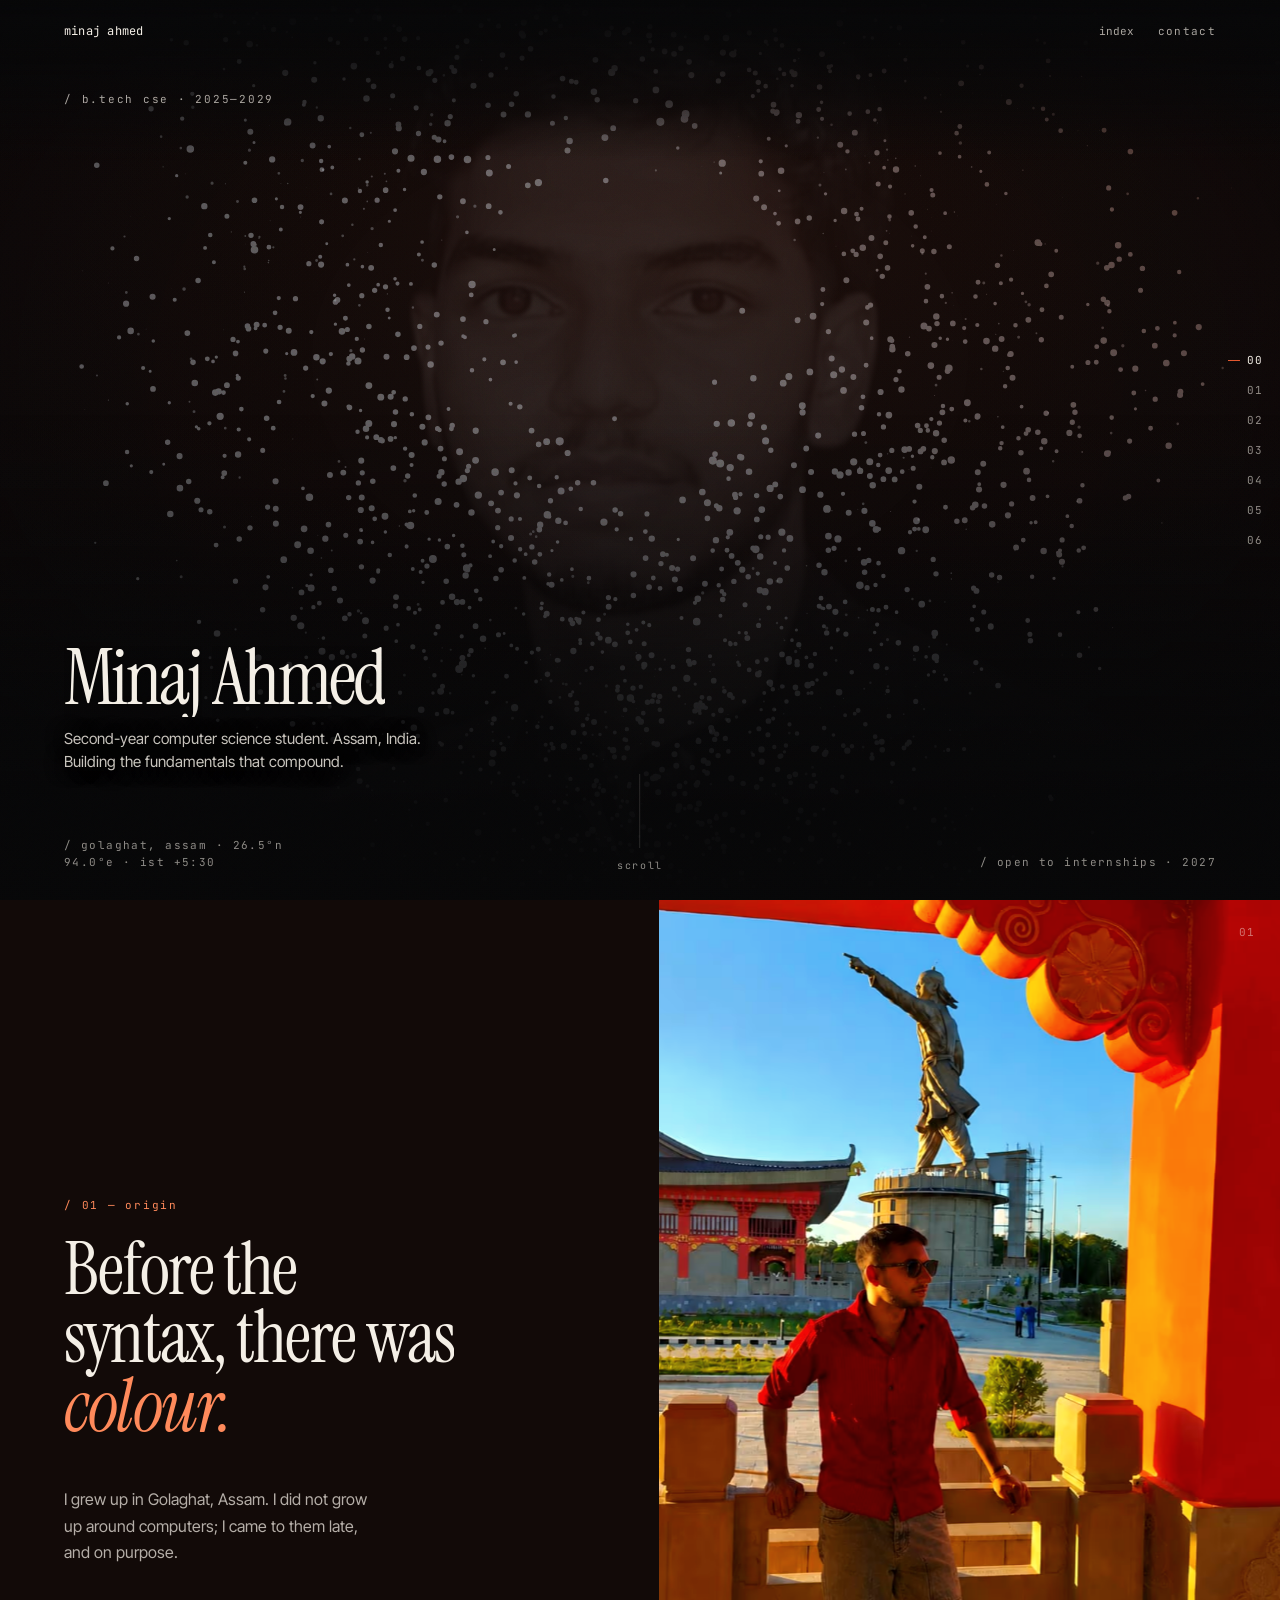
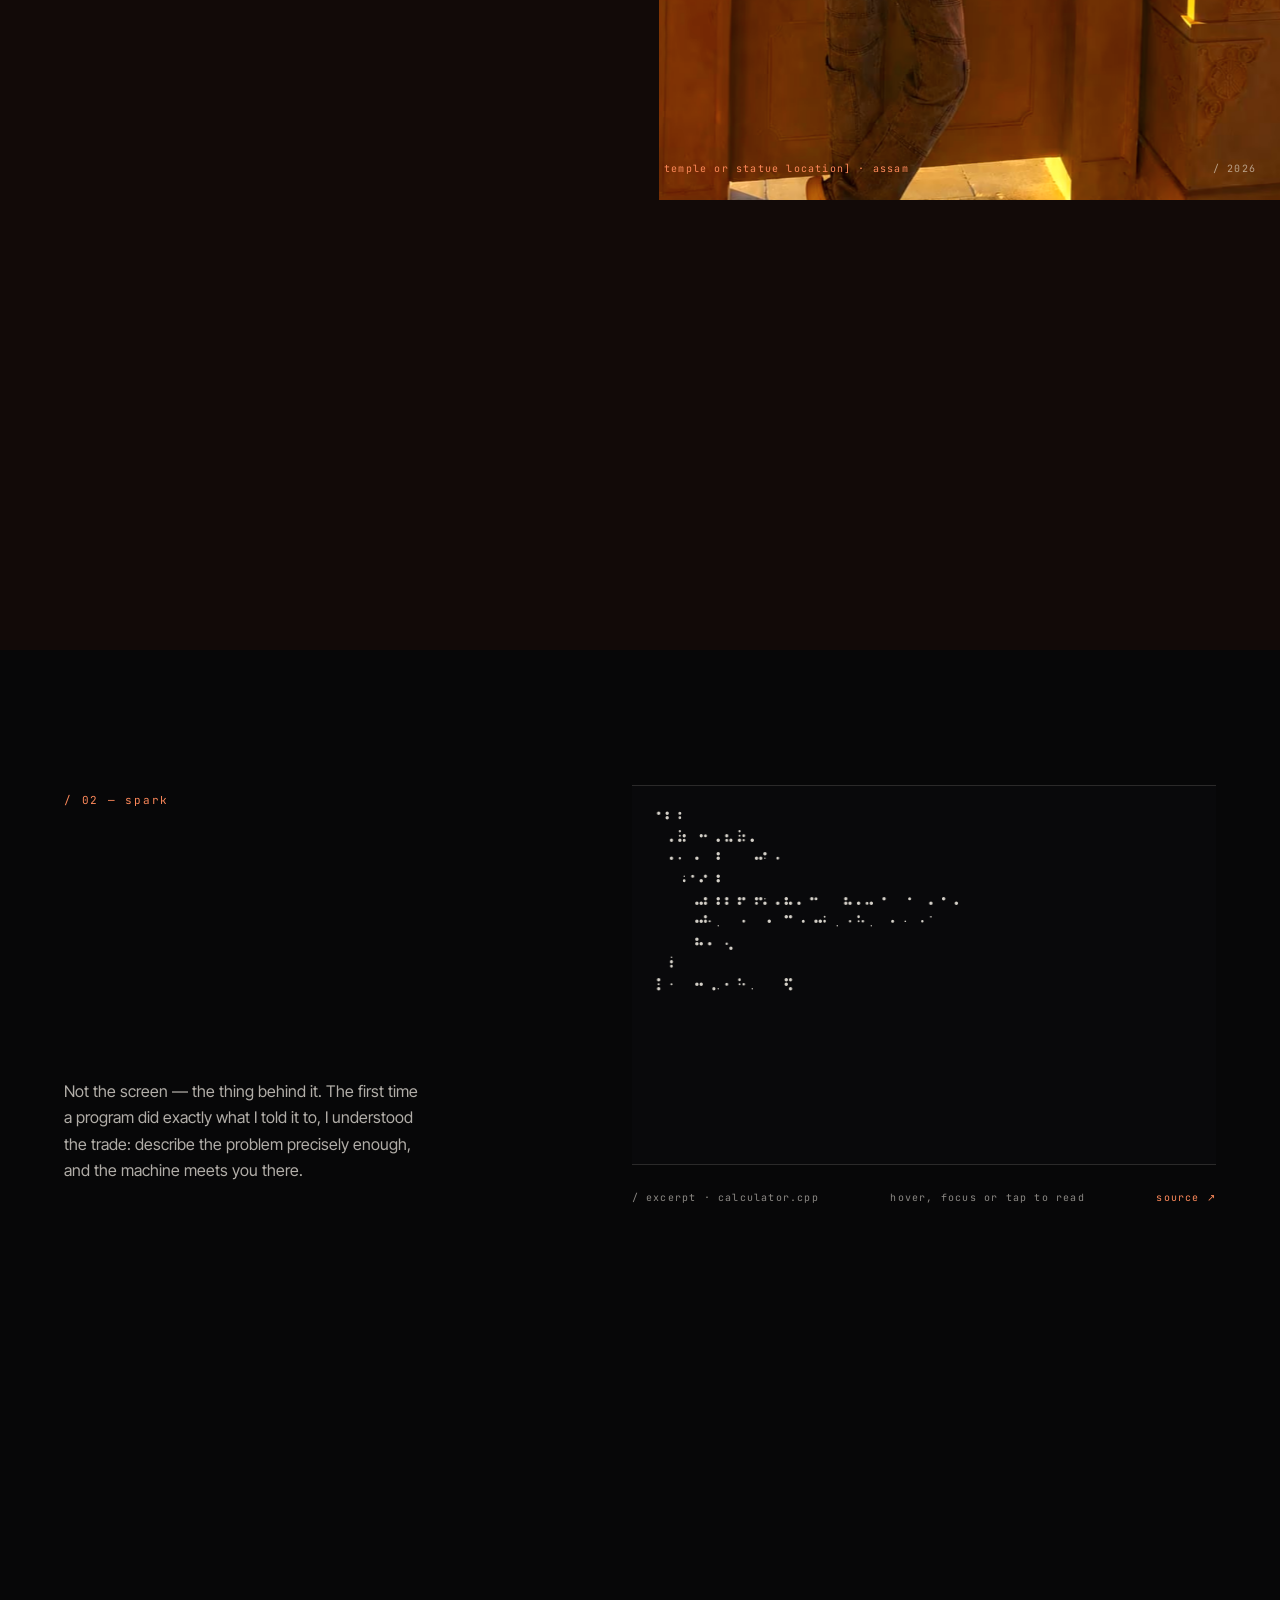
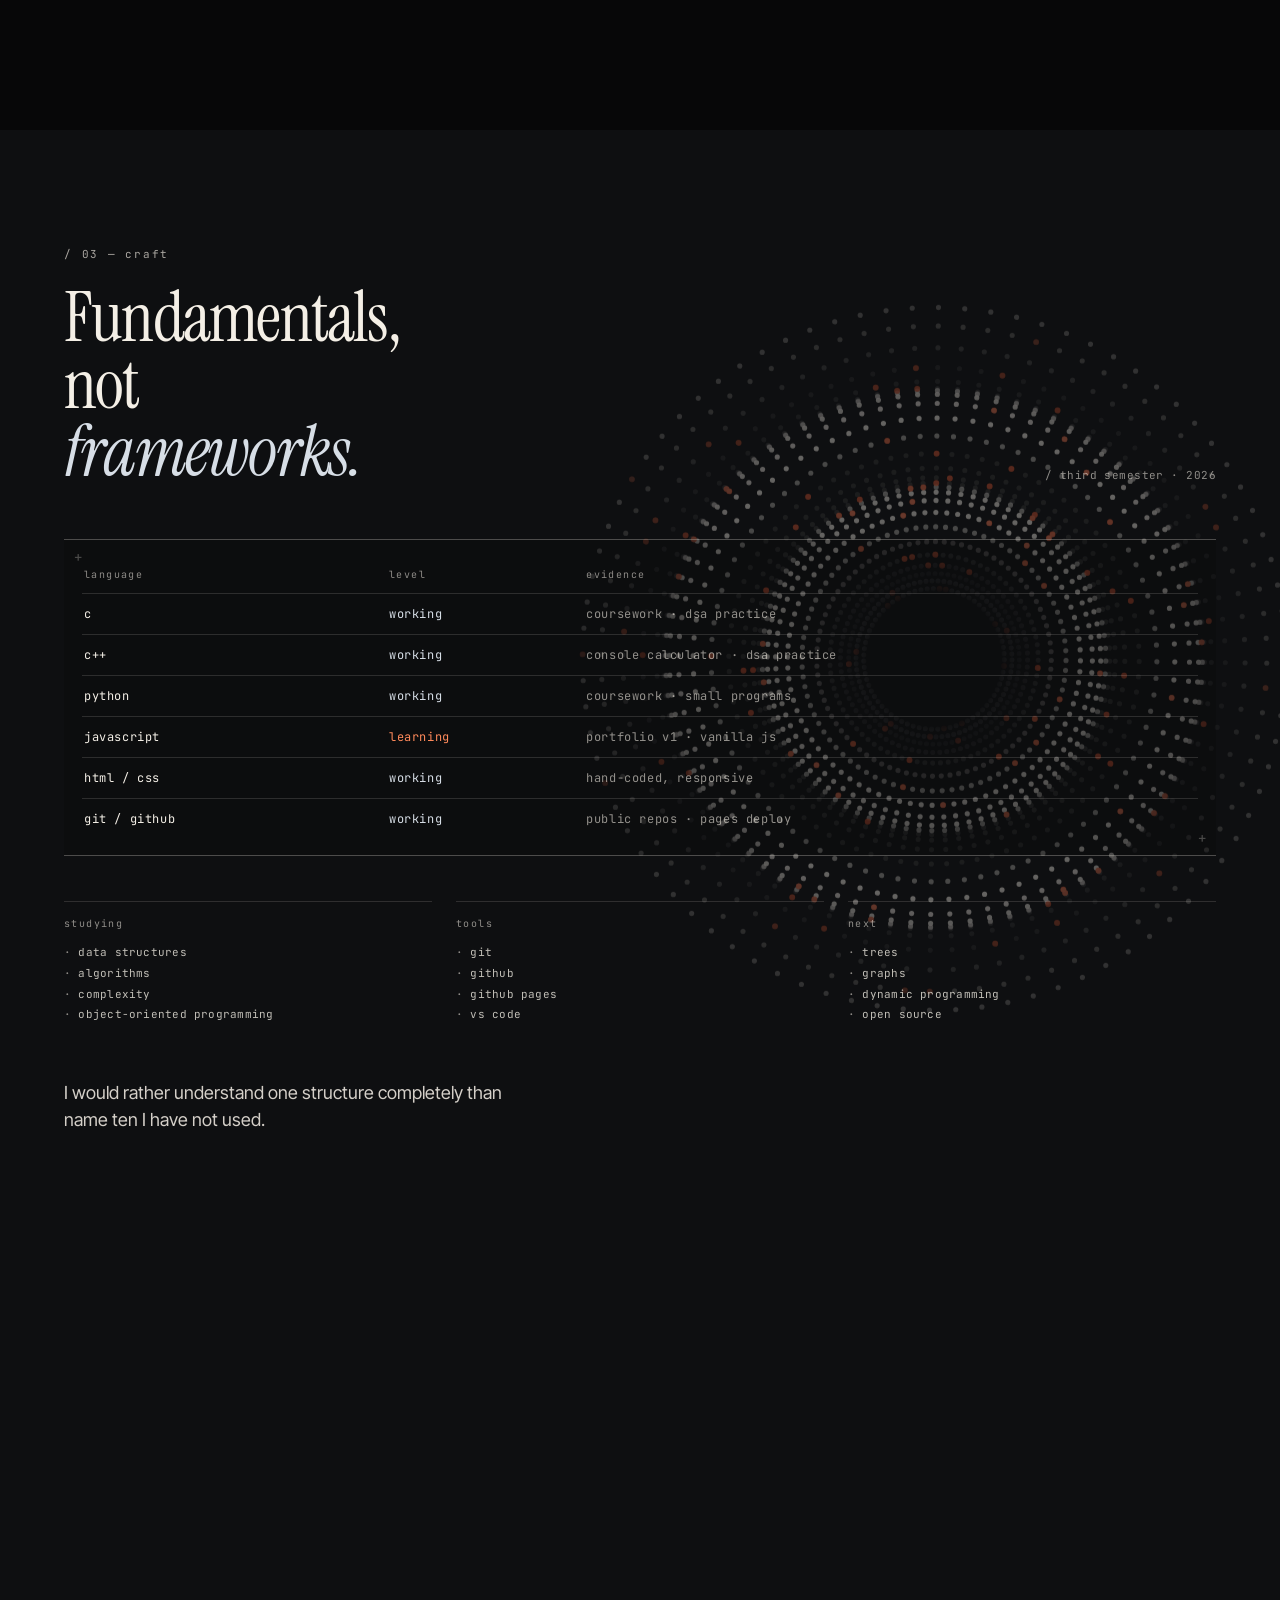
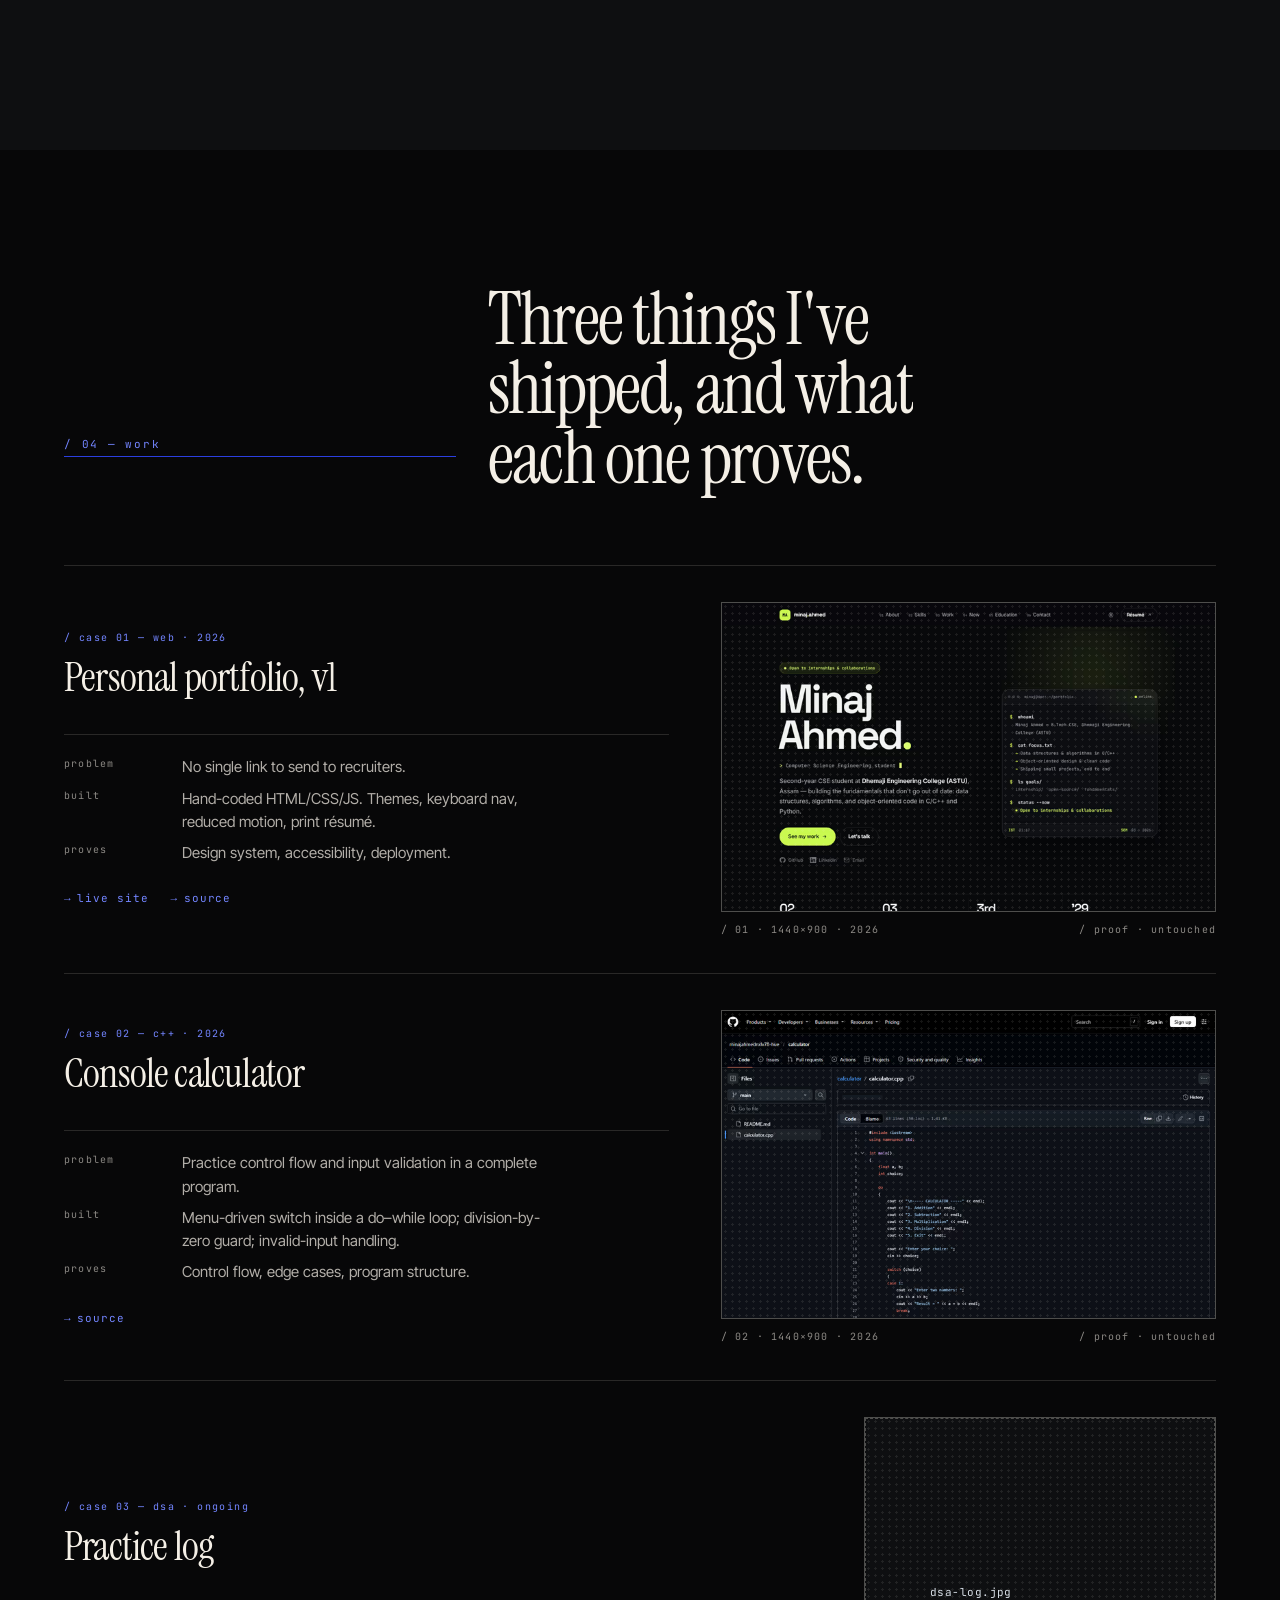
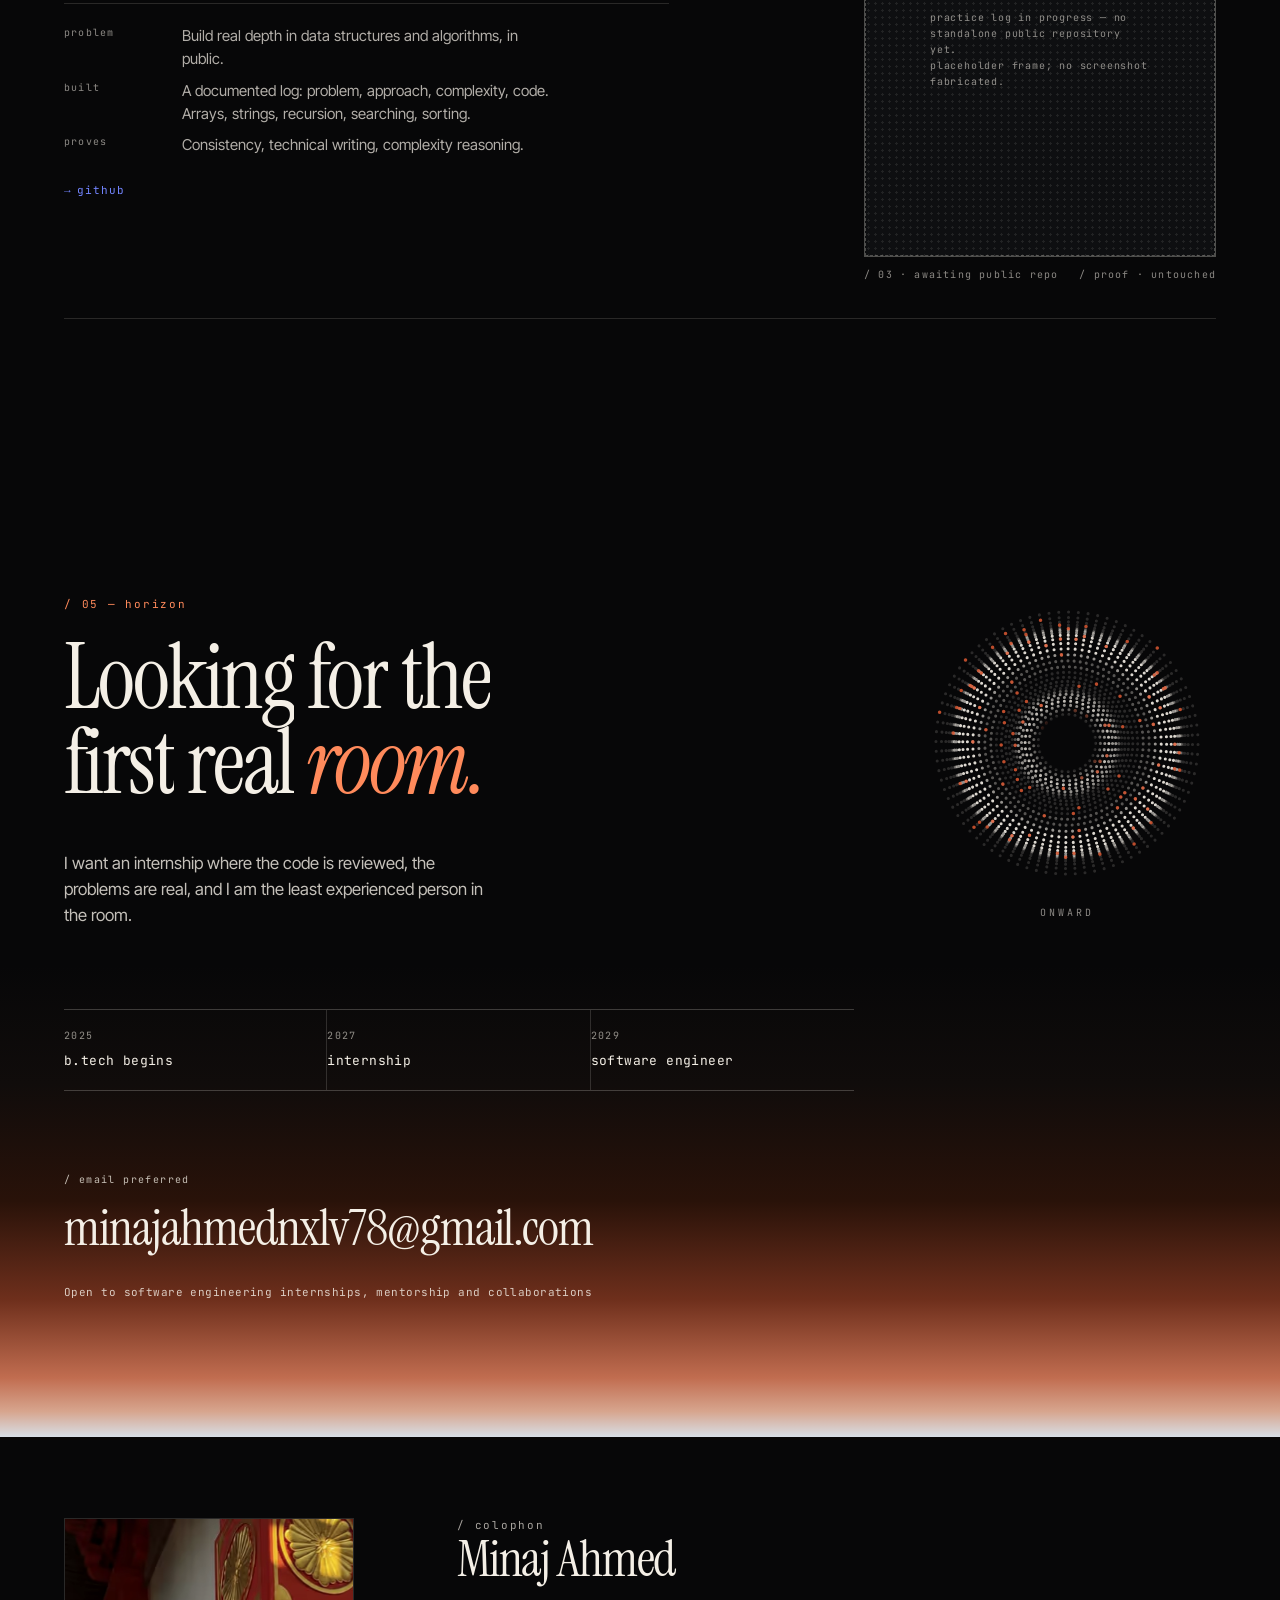
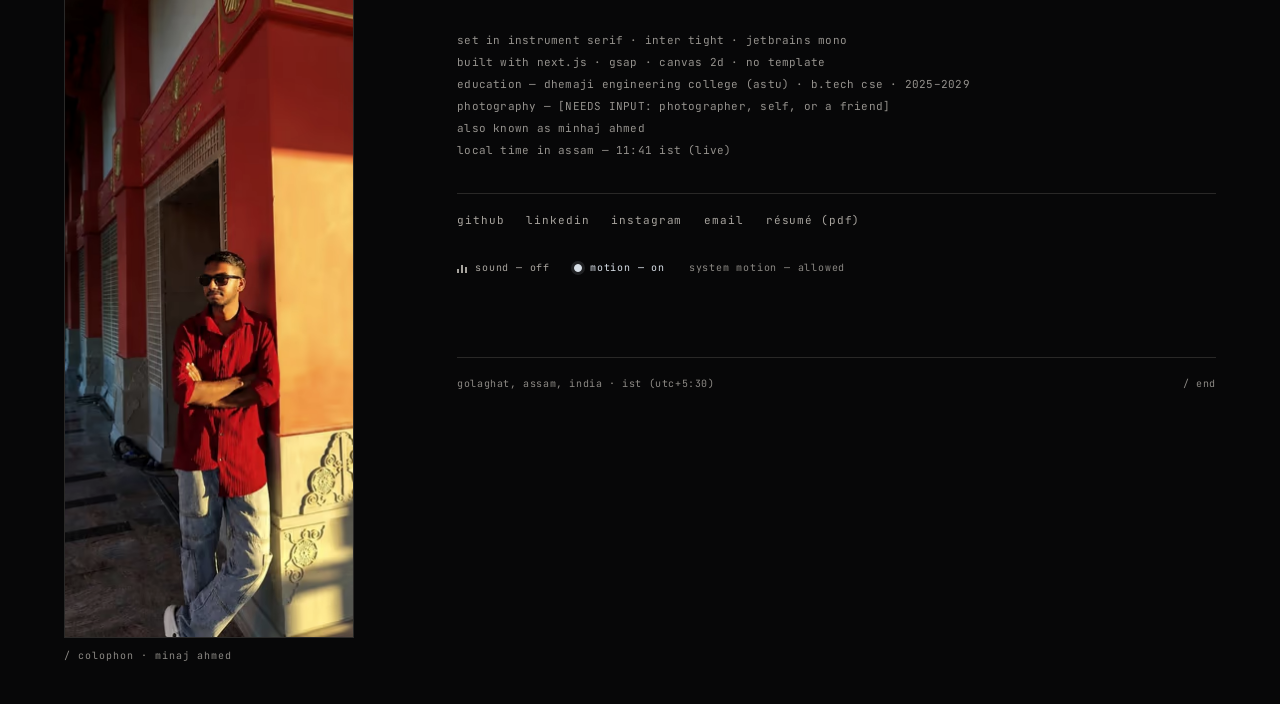
==== commit 218870e6: "Deploy 2026-11-16 01:19" ====
--- a/index.html
+++ b/index.html
@@ -1,4 +1,4 @@
-<!DOCTYPE html><!--8ivIWV3NTQVihvnnciMJ_--><html lang="en"><head><meta charSet="utf-8"/><meta name="viewport" content="width=device-width, initial-scale=1"/><link rel="stylesheet" href="/_next/static/css/60c757dcb9173101.css" data-precedence="next"/><link rel="preload" as="script" fetchPriority="low" href="/_next/static/chunks/webpack-f935b653ff0f5b46.js"/><script src="/_next/static/chunks/4bd1b696-c023c6e3521b1417.js" async=""></script><script src="/_next/static/chunks/255-0e5ac6cd71b0e266.js" async=""></script><script src="/_next/static/chunks/main-app-1ef819b8450698eb.js" async=""></script><script src="/_next/static/chunks/c15bf2b0-23b96f27db3d4449.js" async=""></script><script src="/_next/static/chunks/674-6855b64ee899c7fb.js" async=""></script><script src="/_next/static/chunks/691-0249259bc89ee225.js" async=""></script><script src="/_next/static/chunks/app/layout-188925bcf493eabf.js" async=""></script><script src="/_next/static/chunks/app/page-7ddbc608f27886f3.js" async=""></script><link rel="preload" href="/fonts/InstrumentSerif-Regular.woff2" as="font" type="font/woff2" crossorigin=""/><link rel="preload" href="/fonts/InstrumentSerif-Italic.woff2" as="font" type="font/woff2" crossorigin=""/><link rel="preload" href="/assets/portrait/hero-960.jpg" as="image" type="image/jpeg"/><meta name="theme-color" content="#070708"/><meta name="color-scheme" content="dark"/><title>Minaj Ahmed — Computer Science Student, Assam</title><meta name="description" content="Minaj Ahmed is a second-year B.Tech CSE student at Dhemaji Engineering College (ASTU), Assam, building strong foundations in data structures, algorithms and C++."/><meta name="application-name" content="From Ember to Chrome"/><link rel="author" href="https://minajahmednxlv78-hue.github.io/"/><meta name="author" content="Minaj Ahmed"/><meta name="keywords" content="Minaj Ahmed,Minhaj Ahmed,computer science student,Assam,Dhemaji Engineering College,ASTU,C++,data structures,algorithms,portfolio"/><meta name="creator" content="Minaj Ahmed"/><meta name="publisher" content="Minaj Ahmed"/><meta name="robots" content="index, follow"/><meta name="category" content="portfolio"/><link rel="canonical" href="https://minajahmednxlv78-hue.github.io/"/><meta property="og:title" content="Minaj Ahmed — Computer Science Student, Assam"/><meta property="og:description" content="Minaj Ahmed is a second-year B.Tech CSE student at Dhemaji Engineering College (ASTU), Assam, building strong foundations in data structures, algorithms and C++."/><meta property="og:url" content="https://minajahmednxlv78-hue.github.io/"/><meta property="og:site_name" content="Minaj Ahmed"/><meta property="og:locale" content="en_IN"/><meta property="og:image" content="https://minajahmednxlv78-hue.github.io/assets/og.jpg"/><meta property="og:image:width" content="1200"/><meta property="og:image:height" content="630"/><meta property="og:image:alt" content="Minaj Ahmed — from ember to chrome. A halftone portrait and the title in bone type on ink."/><meta property="og:type" content="website"/><meta name="twitter:card" content="summary_large_image"/><meta name="twitter:title" content="Minaj Ahmed — Computer Science Student, Assam"/><meta name="twitter:description" content="Minaj Ahmed is a second-year B.Tech CSE student at Dhemaji Engineering College (ASTU), Assam, building strong foundations in data structures, algorithms and C++."/><meta name="twitter:image" content="https://minajahmednxlv78-hue.github.io/assets/og.jpg"/><link rel="icon" href="/icon.svg?3699fe53bb4ca158" type="image/svg+xml" sizes="any"/><script>try{var m=localStorage.getItem('ember-to-chrome-motion');var r=window.matchMedia('(prefers-reduced-motion: reduce)').matches;document.documentElement.dataset.motion=(m==='off'||(!m&&r))?'off':'on';if(sessionStorage.getItem('ember-to-chrome-visited')==='1'){document.documentElement.dataset.visited='true'}}catch(e){}</script><noscript><style>.preloader{display:none}.signal-portrait::before{opacity:0!important}</style></noscript><script type="application/ld+json">{"@context":"https://schema.org","@type":"Person","name":"Minaj Ahmed","alternateName":"Minhaj Ahmed","jobTitle":"Computer Science Engineering Student","description":"Second-year Computer Science student in Assam building strong foundations in data structures, algorithms and object-oriented programming.","email":"mailto:minajahmednxlv78@gmail.com","url":"https://minajahmednxlv78-hue.github.io/","affiliation":{"@type":"CollegeOrUniversity","name":"Dhemaji Engineering College (ASTU)"},"address":{"@type":"PostalAddress","addressLocality":"Golaghat","addressRegion":"Assam","addressCountry":"IN"},"sameAs":["https://github.com/minajahmednxlv78-hue","https://www.linkedin.com/in/minhaj-ahmed-7282b8321","https://www.instagram.com/_min_haj_08"],"knowsAbout":["Data Structures","Algorithms","Object-Oriented Programming","C","C++","Python","Git","GitHub"]}</script><script src="/_next/static/chunks/polyfills-42372ed130431b0a.js" noModule=""></script></head><body><div hidden=""><!--$--><!--/$--></div><div class="preloader " aria-hidden="true"><canvas class="preloader__canvas"></canvas><span class="preloader__counter">000</span><span class="preloader__word">from ember to chrome</span></div><div class="grain" aria-hidden="true"></div><canvas class="dot-field" aria-hidden="true"></canvas><div class="cursor is-hidden" aria-hidden="true"><span class="cursor__ring"></span><span class="cursor__dot"></span><svg class="cursor__star" viewBox="0 0 40 40" aria-hidden="true"><path d="M20 2 C21.8 15 25 18.2 38 20 C25 21.8 21.8 25 20 38 C18.2 25 15 21.8 2 20 C15 18.2 18.2 15 20 2 Z" fill="#F4EFE6"></path></svg></div><canvas class="wipe" aria-hidden="true"></canvas><div class="site" id="site"><a class="skip-link" href="#main">Skip to content</a><header class="topbar " aria-label="Site header"><div class="topbar__inner"><a class="topbar__name" href="#overture" aria-label="Minaj Ahmed, back to top">minaj ahmed</a><nav class="topbar__right" aria-label="Primary"><button type="button" class="topbar__link" aria-haspopup="dialog" aria-expanded="false" aria-controls="index-overlay">index</button><a class="topbar__link" href="#horizon">contact</a></nav></div></header><nav class="rail" aria-label="Chapter navigation"><a class="rail__link is-active" href="#overture" aria-current="location" aria-label="Chapter 00, Overture">00</a><a class="rail__link " href="#origin" aria-label="Chapter 01, Origin">01</a><a class="rail__link " href="#spark" aria-label="Chapter 02, Spark">02</a><a class="rail__link " href="#craft" aria-label="Chapter 03, Craft">03</a><a class="rail__link " href="#work" aria-label="Chapter 04, Work">04</a><a class="rail__link " href="#horizon" aria-label="Chapter 05, Horizon">05</a><a class="rail__link " href="#colophon" aria-label="Chapter 06, Colophon">06</a></nav><main id="main" tabindex="-1"><section id="overture" class="overture" data-chapter="overture" aria-labelledby="overture-title"><div class="overture__stage shell"><div class="overture__label"><p class="label">/ b.tech cse · 2025—2029</p></div><div class="overture__photo"><div class="signal-portrait"><picture><source type="image/avif" srcSet="/assets/portrait/hero-540.avif 540w, /assets/portrait/hero-960.avif 960w" sizes="(max-width: 767px) 100vw, (max-width: 1099px) 64vw, 54vw"/><source type="image/webp" srcSet="/assets/portrait/hero-540.webp 540w, /assets/portrait/hero-960.webp 960w" sizes="(max-width: 767px) 100vw, (max-width: 1099px) 64vw, 54vw"/><img class="signal-portrait__photo" src="/assets/portrait/hero-960.jpg" alt="Portrait of Minaj Ahmed." width="960" height="960" loading="eager" decoding="async" fetchPriority="high"/></picture><canvas class="signal-portrait__canvas" aria-hidden="true"></canvas></div></div><div class="overture__main"><h1 id="overture-title" class="split overture__name"><span><span class="w-mask"><span class="w-inner">Minaj</span></span> </span><span><span class="w-mask"><span class="w-inner">Ahmed</span></span></span></h1><p class="overture__subline">Second-year computer science student. Assam, India. Building the fundamentals that compound.</p></div></div><div class="overture__meta" aria-label="Location and availability"><span>/ golaghat, assam · 26.5°n 94.0°e · ist +5:30</span><span>/ open to internships · 2027</span></div><div class="scroll-cue" aria-hidden="true"><span class="scroll-cue__track"><span class="scroll-cue__fill"></span></span><span>scroll</span></div></section><section id="origin" class="origin" data-chapter="origin" aria-labelledby="origin-title"><div class="origin__track"><div class="origin__stage"><div class="origin__copy"><p class="label label--accent">/ 01 — origin</p><h2 id="origin-title" class="split origin__head"><span><span class="w-mask"><span class="w-inner">Before</span></span> </span><span><span class="w-mask"><span class="w-inner">the</span></span> </span><span><span class="w-mask"><span class="w-inner">syntax,</span></span> </span><span><span class="w-mask"><span class="w-inner">there</span></span> </span><span><span class="w-mask"><span class="w-inner">was</span></span> </span><span><span class="w-mask"><span class="w-inner"><em>colour.</em></span></span></span></h2><p class="origin__body">I grew up in Golaghat, Assam. I did not grow up around computers; I came to them late, and on purpose.</p></div><div class="origin__media"><picture><source type="image/avif" srcSet="/assets/temple/origin-720.avif 720w, /assets/temple/origin-1086.avif 1086w" sizes="(max-width: 767px) 100vw, 58vw"/><source type="image/webp" srcSet="/assets/temple/origin-720.webp 720w, /assets/temple/origin-1086.webp 1086w" sizes="(max-width: 767px) 100vw, 58vw"/><img class="origin__photo" src="/assets/temple/origin-1086.jpg" width="1086" height="1448" alt="Minaj Ahmed leaning on a stone balustrade beneath a bright orange temple gateway, with a tall statue behind him." loading="lazy" decoding="async"/></picture><div class="origin__caption"><span class="needs">/ [NEEDS INPUT: temple or statue location] · assam</span><span aria-hidden="true">/ 2026</span></div><span class="origin__index" aria-hidden="true">01</span></div></div></div></section><section id="spark" class="spark chapter" data-chapter="spark" aria-labelledby="spark-title"><div class="shell"><div class="spark__grid"><div><p class="label label--accent">/ 02 — spark</p><h2 id="spark-title" class="split spark__headline"><span><span class="w-mask"><span class="w-inner">I</span></span> </span><span><span class="w-mask"><span class="w-inner">wanted</span></span> </span><span><span class="w-mask"><span class="w-inner">to</span></span> </span><span><span class="w-mask"><span class="w-inner">know</span></span> </span><span><span class="w-mask"><span class="w-inner">how</span></span> </span><span><span class="w-mask"><span class="w-inner">it</span></span> </span><span><span class="w-mask"><span class="w-inner">was</span></span> </span><span><span class="w-mask"><span class="w-inner">built.</span></span></span></h2><p class="reveal spark__body">Not the screen — the thing behind it. The first time a program did exactly what I told it to, I understood the trade: describe the problem precisely enough, and the machine meets you there.</p></div><div class="reveal dotcode-shell"><div class="dotcode " tabindex="0" role="group" aria-label="Calculator code excerpt. Focus or tap to read."><div class="dotcode__frame"><canvas class="dotcode__canvas" aria-hidden="true"></canvas><div class="dotcode__text"><pre>do {
+<!DOCTYPE html><!--jRCBo4Vn0A_6r9_ajBa_6--><html lang="en"><head><meta charSet="utf-8"/><meta name="viewport" content="width=device-width, initial-scale=1"/><link rel="stylesheet" href="/_next/static/css/22e995a79087cef6.css" data-precedence="next"/><link rel="preload" as="script" fetchPriority="low" href="/_next/static/chunks/webpack-2bc309fe597aff29.js"/><script src="/_next/static/chunks/4bd1b696-c023c6e3521b1417.js" async=""></script><script src="/_next/static/chunks/255-0e5ac6cd71b0e266.js" async=""></script><script src="/_next/static/chunks/main-app-1ef819b8450698eb.js" async=""></script><script src="/_next/static/chunks/c15bf2b0-23b96f27db3d4449.js" async=""></script><script src="/_next/static/chunks/674-6855b64ee899c7fb.js" async=""></script><script src="/_next/static/chunks/691-0249259bc89ee225.js" async=""></script><script src="/_next/static/chunks/app/layout-f725e5b2596d6ec7.js" async=""></script><script src="/_next/static/chunks/app/page-c595ee982161d3c2.js" async=""></script><link rel="preload" href="/fonts/InstrumentSerif-Regular.woff2" as="font" type="font/woff2" crossorigin=""/><link rel="preload" href="/fonts/InstrumentSerif-Italic.woff2" as="font" type="font/woff2" crossorigin=""/><link rel="preload" href="/assets/portrait/hero-960.jpg" as="image" type="image/jpeg"/><meta name="theme-color" content="#070708"/><meta name="color-scheme" content="dark"/><title>Minaj Ahmed — Computer Science Student, Assam</title><meta name="description" content="Minaj Ahmed is a second-year B.Tech CSE student at Dhemaji Engineering College (ASTU), Assam, building strong foundations in data structures, algorithms and C++."/><meta name="application-name" content="From Ember to Chrome"/><link rel="author" href="https://minajahmednxlv78-hue.github.io/"/><meta name="author" content="Minaj Ahmed"/><meta name="keywords" content="Minaj Ahmed,Minhaj Ahmed,computer science student,Assam,Dhemaji Engineering College,ASTU,C++,data structures,algorithms,portfolio"/><meta name="creator" content="Minaj Ahmed"/><meta name="publisher" content="Minaj Ahmed"/><meta name="robots" content="index, follow"/><meta name="category" content="portfolio"/><link rel="canonical" href="https://minajahmednxlv78-hue.github.io/"/><meta property="og:title" content="Minaj Ahmed — Computer Science Student, Assam"/><meta property="og:description" content="Minaj Ahmed is a second-year B.Tech CSE student at Dhemaji Engineering College (ASTU), Assam, building strong foundations in data structures, algorithms and C++."/><meta property="og:url" content="https://minajahmednxlv78-hue.github.io/"/><meta property="og:site_name" content="Minaj Ahmed"/><meta property="og:locale" content="en_IN"/><meta property="og:image" content="https://minajahmednxlv78-hue.github.io/assets/og.jpg"/><meta property="og:image:width" content="1200"/><meta property="og:image:height" content="630"/><meta property="og:image:alt" content="Minaj Ahmed — from ember to chrome. A halftone portrait and the title in bone type on ink."/><meta property="og:type" content="website"/><meta name="twitter:card" content="summary_large_image"/><meta name="twitter:title" content="Minaj Ahmed — Computer Science Student, Assam"/><meta name="twitter:description" content="Minaj Ahmed is a second-year B.Tech CSE student at Dhemaji Engineering College (ASTU), Assam, building strong foundations in data structures, algorithms and C++."/><meta name="twitter:image" content="https://minajahmednxlv78-hue.github.io/assets/og.jpg"/><link rel="icon" href="/icon.svg?3699fe53bb4ca158" type="image/svg+xml" sizes="any"/><script>try{var m=localStorage.getItem('ember-to-chrome-motion');var r=window.matchMedia('(prefers-reduced-motion: reduce)').matches;document.documentElement.dataset.motion=(m==='off'||(!m&&r))?'off':'on';if(sessionStorage.getItem('ember-to-chrome-visited')==='1'){document.documentElement.dataset.visited='true'}}catch(e){}</script><noscript><style>.preloader{display:none}.signal-portrait::before{opacity:0!important}</style></noscript><script type="application/ld+json">{"@context":"https://schema.org","@type":"Person","name":"Minaj Ahmed","alternateName":"Minhaj Ahmed","jobTitle":"Computer Science Engineering Student","description":"Second-year Computer Science student in Assam building strong foundations in data structures, algorithms and object-oriented programming.","email":"mailto:minajahmednxlv78@gmail.com","url":"https://minajahmednxlv78-hue.github.io/","affiliation":{"@type":"CollegeOrUniversity","name":"Dhemaji Engineering College (ASTU)"},"address":{"@type":"PostalAddress","addressLocality":"Golaghat","addressRegion":"Assam","addressCountry":"IN"},"sameAs":["https://github.com/minajahmednxlv78-hue","https://www.linkedin.com/in/minhaj-ahmed-7282b8321","https://www.instagram.com/_min_haj_08"],"knowsAbout":["Data Structures","Algorithms","Object-Oriented Programming","C","C++","Python","Git","GitHub"]}</script><script src="/_next/static/chunks/polyfills-42372ed130431b0a.js" noModule=""></script></head><body><div hidden=""><!--$--><!--/$--></div><div class="preloader " aria-hidden="true"><canvas class="preloader__canvas"></canvas><span class="preloader__counter">000</span><span class="preloader__word">from ember to chrome</span></div><div class="grain" aria-hidden="true"></div><canvas class="dot-field" aria-hidden="true"></canvas><canvas class="wipe" aria-hidden="true"></canvas><div class="site" id="site"><a class="skip-link" href="#main">Skip to content</a><header class="topbar " aria-label="Site header"><div class="topbar__inner"><a class="topbar__name" href="#overture" aria-label="Minaj Ahmed, back to top">minaj ahmed</a><nav class="topbar__right" aria-label="Primary"><button type="button" class="topbar__link" aria-haspopup="dialog" aria-expanded="false" aria-controls="index-overlay">index</button><a class="topbar__link" href="#horizon">contact</a></nav></div></header><nav class="rail" aria-label="Chapter navigation"><a class="rail__link is-active" href="#overture" aria-current="location" aria-label="Chapter 00, Overture">00</a><a class="rail__link " href="#origin" aria-label="Chapter 01, Origin">01</a><a class="rail__link " href="#spark" aria-label="Chapter 02, Spark">02</a><a class="rail__link " href="#craft" aria-label="Chapter 03, Craft">03</a><a class="rail__link " href="#work" aria-label="Chapter 04, Work">04</a><a class="rail__link " href="#horizon" aria-label="Chapter 05, Horizon">05</a><a class="rail__link " href="#colophon" aria-label="Chapter 06, Colophon">06</a></nav><main id="main" tabindex="-1"><section id="overture" class="overture" data-chapter="overture" aria-labelledby="overture-title"><div class="overture__photo"><div class="signal-portrait"><picture><source type="image/avif" srcSet="/assets/portrait/hero-540.avif 540w, /assets/portrait/hero-960.avif 960w" sizes="(max-width: 767px) 100vw, (max-width: 1099px) 64vw, 54vw"/><source type="image/webp" srcSet="/assets/portrait/hero-540.webp 540w, /assets/portrait/hero-960.webp 960w" sizes="(max-width: 767px) 100vw, (max-width: 1099px) 64vw, 54vw"/><img class="signal-portrait__photo" src="/assets/portrait/hero-960.jpg" alt="Portrait of Minaj Ahmed." width="960" height="960" loading="eager" decoding="async" fetchPriority="high" style="object-position:50% 4%"/></picture><canvas class="signal-portrait__canvas" aria-hidden="true"></canvas></div></div><div class="overture__scrim" aria-hidden="true"></div><div class="overture__stage shell"><div class="overture__label"><p class="label">/ b.tech cse · 2025—2029</p></div><div class="overture__main"><h1 id="overture-title" class="split overture__name"><span><span class="w-mask"><span class="w-inner">Minaj</span></span> </span><span><span class="w-mask"><span class="w-inner">Ahmed</span></span></span></h1><p class="overture__subline">Second-year computer science student. Assam, India. Building the fundamentals that compound.</p></div></div><div class="overture__meta" aria-label="Location and availability"><span>/ golaghat, assam · 26.5°n 94.0°e · ist +5:30</span><span>/ open to internships · 2027</span></div><div class="scroll-cue" aria-hidden="true"><span class="scroll-cue__track"><span class="scroll-cue__fill"></span></span><span>scroll</span></div></section><section id="origin" class="origin" data-chapter="origin" aria-labelledby="origin-title"><div class="origin__track"><div class="origin__stage"><div class="origin__copy"><p class="label label--accent">/ 01 — origin</p><h2 id="origin-title" class="split origin__head"><span><span class="w-mask"><span class="w-inner">Before</span></span> </span><span><span class="w-mask"><span class="w-inner">the</span></span> </span><span><span class="w-mask"><span class="w-inner">syntax,</span></span> </span><span><span class="w-mask"><span class="w-inner">there</span></span> </span><span><span class="w-mask"><span class="w-inner">was</span></span> </span><span><span class="w-mask"><span class="w-inner"><em>colour.</em></span></span></span></h2><p class="origin__body">I grew up in Golaghat, Assam. I did not grow up around computers; I came to them late, and on purpose.</p></div><div class="origin__media"><picture><source type="image/avif" srcSet="/assets/temple/origin-720.avif 720w, /assets/temple/origin-1086.avif 1086w" sizes="(max-width: 767px) 100vw, 58vw"/><source type="image/webp" srcSet="/assets/temple/origin-720.webp 720w, /assets/temple/origin-1086.webp 1086w" sizes="(max-width: 767px) 100vw, 58vw"/><img class="origin__photo" src="/assets/temple/origin-1086.jpg" width="1086" height="1448" alt="Minaj Ahmed leaning on a stone balustrade beneath a bright orange temple gateway, with a tall statue behind him." loading="lazy" decoding="async"/></picture><div class="origin__caption"><span class="needs">/ [NEEDS INPUT: temple or statue location] · assam</span><span aria-hidden="true">/ 2026</span></div><span class="origin__index" aria-hidden="true">01</span></div></div></div></section><section id="spark" class="spark chapter" data-chapter="spark" aria-labelledby="spark-title"><div class="shell"><div class="spark__grid"><div><p class="label label--accent">/ 02 — spark</p><h2 id="spark-title" class="split spark__headline"><span><span class="w-mask"><span class="w-inner">I</span></span> </span><span><span class="w-mask"><span class="w-inner">wanted</span></span> </span><span><span class="w-mask"><span class="w-inner">to</span></span> </span><span><span class="w-mask"><span class="w-inner">know</span></span> </span><span><span class="w-mask"><span class="w-inner">how</span></span> </span><span><span class="w-mask"><span class="w-inner">it</span></span> </span><span><span class="w-mask"><span class="w-inner">was</span></span> </span><span><span class="w-mask"><span class="w-inner">built.</span></span></span></h2><p class="reveal spark__body">Not the screen — the thing behind it. The first time a program did exactly what I told it to, I understood the trade: describe the problem precisely enough, and the machine meets you there.</p></div><div class="reveal dotcode-shell"><div class="dotcode " tabindex="0" role="group" aria-label="Calculator code excerpt. Focus or tap to read."><div class="dotcode__frame"><canvas class="dotcode__canvas" aria-hidden="true"></canvas><div class="dotcode__text"><pre>do {
   cin &gt;&gt; choice;
   switch (choice) {
     case 4:
@@ -6,4 +6,4 @@
       else cout &lt;&lt; &quot;Cannot divide by zero&quot;;
       break;
   }
-} while (choice != 5);</pre></div></div></div><div class="dotcode__meta"><span>/ excerpt · calculator.cpp</span><span>hover, focus or tap to read</span><a href="https://github.com/minajahmednxlv78-hue/calculator" target="_blank" rel="noopener noreferrer">source ↗</a></div></div></div></div></section><section id="craft" class="craft" data-chapter="craft" aria-labelledby="craft-title"><div class="craft__track"><div class="craft__stage"><div class="craft__field" aria-hidden="true"></div><div class="craft__content shell"><div class="craft__top"><div><p class="label">/ 03 — craft</p><h2 id="craft-title" class="split craft__headline"><span><span class="w-mask"><span class="w-inner">Fundamentals,</span></span> </span><span><span class="w-mask"><span class="w-inner">not</span></span> </span><span><span class="w-mask"><span class="w-inner"><em>frameworks.</em></span></span></span></h2></div><p class="craft__note">/ third semester · 2026</p></div><div class="reveal spec ticked"><div class="spec__row spec__row--head"><span>LANGUAGE</span><span>LEVEL</span><span>EVIDENCE</span></div><div class="spec__row"><span>c</span><span class="spec__level">working</span><span class="spec__evidence">coursework · dsa practice</span></div><div class="spec__row"><span>c++</span><span class="spec__level">working</span><span class="spec__evidence">console calculator · dsa practice</span></div><div class="spec__row"><span>python</span><span class="spec__level">working</span><span class="spec__evidence">coursework · small programs</span></div><div class="spec__row"><span>javascript</span><span class="spec__level spec__level--learning">learning</span><span class="spec__evidence">portfolio v1 · vanilla js</span></div><div class="spec__row"><span>html / css</span><span class="spec__level">working</span><span class="spec__evidence">hand-coded, responsive</span></div><div class="spec__row"><span>git / github</span><span class="spec__level">working</span><span class="spec__evidence">public repos · pages deploy</span></div></div><div class="craft__cols"><dl class="reveal craft__col"><dt>studying</dt><dd><span>data structures</span><span>algorithms</span><span>complexity</span><span>object-oriented programming</span></dd></dl><dl class="reveal craft__col"><dt>tools</dt><dd><span>git</span><span>github</span><span>github pages</span><span>vs code</span></dd></dl><dl class="reveal craft__col"><dt>next</dt><dd><span>trees</span><span>graphs</span><span>dynamic programming</span><span>open source</span></dd></dl></div><p class="reveal craft__closing">I would rather understand one structure completely than name ten I have not used.</p></div></div></div></section><section id="work" class="work chapter" data-chapter="work" aria-labelledby="work-title"><div class="shell"><div class="work__head"><div><p class="label label--accent">/ 04 — work</p><div class="work__rule" aria-hidden="true"></div></div><h2 id="work-title" class="split work__headline"><span><span class="w-mask"><span class="w-inner">Three</span></span> </span><span><span class="w-mask"><span class="w-inner">things</span></span> </span><span><span class="w-mask"><span class="w-inner">I&#x27;ve</span></span> </span><span><span class="w-mask"><span class="w-inner">shipped,</span></span> </span><span><span class="w-mask"><span class="w-inner">and</span></span> </span><span><span class="w-mask"><span class="w-inner">what</span></span> </span><span><span class="w-mask"><span class="w-inner">each</span></span> </span><span><span class="w-mask"><span class="w-inner">one</span></span> </span><span><span class="w-mask"><span class="w-inner">proves.</span></span></span></h2></div><article class="dossier " data-cursor="star" aria-labelledby="case-01"><div class="dossier__content"><p class="dossier__kicker">/ case 01 — web · 2026</p><h3 class="dossier__title" id="case-01">Personal portfolio, v1</h3><dl class="dossier__facts"><dt>Problem</dt><dd>No single link to send to recruiters.</dd><dt>Built</dt><dd>Hand-coded HTML/CSS/JS. Themes, keyboard nav, reduced motion, print résumé.</dd><dt>Proves</dt><dd>Design system, accessibility, deployment.</dd></dl><div class="dossier__links"><a class="dossier__link" href="https://minajahmednxlv78-hue.github.io/Minaj-Ahmed.github.io/" target="_blank" rel="noopener noreferrer"><span aria-hidden="true">→</span> <!-- -->live site</a><a class="dossier__link" href="https://github.com/minajahmednxlv78-hue/Minaj-Ahmed.github.io" target="_blank" rel="noopener noreferrer"><span aria-hidden="true">→</span> <!-- -->source</a></div></div><div class="dossier__media"><div class="dossier__frame" style="aspect-ratio:16 / 10"><picture><source type="image/avif" srcSet="/assets/work/portfolio-desktop-720.avif 720w, /assets/work/portfolio-desktop-1440.avif 1440w" sizes="(max-width: 767px) 100vw, 45vw"/><source type="image/webp" srcSet="/assets/work/portfolio-desktop-720.webp 720w, /assets/work/portfolio-desktop-1440.webp 1440w" sizes="(max-width: 767px) 100vw, 45vw"/><img src="/assets/work/portfolio-desktop-1440.jpg" alt="Screenshot of Minaj Ahmed&#x27;s first portfolio site: a dark page with a large white name and a terminal panel." width="1440" height="900" loading="lazy" decoding="async"/></picture></div><div class="dossier__caption"><span>/ 01 · 1440×900 · 2026</span><span>/ proof · untouched</span></div></div></article><article class="dossier " data-cursor="star" aria-labelledby="case-02"><div class="dossier__content"><p class="dossier__kicker">/ case 02 — c++ · 2026</p><h3 class="dossier__title" id="case-02">Console calculator</h3><dl class="dossier__facts"><dt>Problem</dt><dd>Practice control flow and input validation in a complete program.</dd><dt>Built</dt><dd>Menu-driven switch inside a do–while loop; division-by-zero guard; invalid-input handling.</dd><dt>Proves</dt><dd>Control flow, edge cases, program structure.</dd></dl><div class="dossier__links"><a class="dossier__link" href="https://github.com/minajahmednxlv78-hue/calculator" target="_blank" rel="noopener noreferrer"><span aria-hidden="true">→</span> <!-- -->source</a></div></div><div class="dossier__media"><div class="dossier__frame" style="aspect-ratio:16 / 10"><picture><source type="image/avif" srcSet="/assets/work/calculator-720.avif 720w, /assets/work/calculator-1440.avif 1440w" sizes="(max-width: 767px) 100vw, 45vw"/><source type="image/webp" srcSet="/assets/work/calculator-720.webp 720w, /assets/work/calculator-1440.webp 1440w" sizes="(max-width: 767px) 100vw, 45vw"/><img src="/assets/work/calculator-1440.jpg" alt="Screenshot of the calculator.cpp source file on GitHub, showing the do-while loop and switch menu." width="1440" height="900" loading="lazy" decoding="async"/></picture></div><div class="dossier__caption"><span>/ 02 · 1440×900 · 2026</span><span>/ proof · untouched</span></div></div></article><article class="dossier dossier--placeholder" data-cursor="star" aria-labelledby="case-03"><div class="dossier__content"><p class="dossier__kicker">/ case 03 — dsa · ongoing</p><h3 class="dossier__title" id="case-03">Practice log</h3><dl class="dossier__facts"><dt>Problem</dt><dd>Build real depth in data structures and algorithms, in public.</dd><dt>Built</dt><dd>A documented log: problem, approach, complexity, code. Arrays, strings, recursion, searching, sorting.</dd><dt>Proves</dt><dd>Consistency, technical writing, complexity reasoning.</dd></dl><div class="dossier__links"><a class="dossier__link" href="https://github.com/minajahmednxlv78-hue" target="_blank" rel="noopener noreferrer"><span aria-hidden="true">→</span> <!-- -->github</a></div></div><div class="dossier__media"><div class="dossier__frame" style="aspect-ratio:4 / 5"><div class="placeholder" role="img" aria-label="Placeholder frame for the DSA practice log screenshot."><div class="placeholder__inner"><span class="placeholder__file">dsa-log.jpg</span><span class="placeholder__note">practice log in progress — no standalone public repository yet.<br/>placeholder frame; no screenshot fabricated.</span></div></div></div><div class="dossier__caption"><span>/ 03 · awaiting public repo</span><span>/ proof · untouched</span></div></div></article></div></section><section id="horizon" class="horizon" data-chapter="horizon" aria-labelledby="horizon-title"><div class="horizon__memory" aria-hidden="true"><picture><source type="image/avif" srcSet="/assets/landscape/assam-1208.avif"/><source type="image/webp" srcSet="/assets/landscape/assam-1208.webp"/><img src="/assets/landscape/assam-1208.jpg" width="1208" height="768" alt="" loading="lazy" decoding="async"/></picture></div><div class="horizon__content shell"><p class="label label--accent">/ 05 — horizon</p><h2 id="horizon-title" class="split horizon__headline"><span><span class="w-mask"><span class="w-inner">Looking</span></span> </span><span><span class="w-mask"><span class="w-inner">for</span></span> </span><span><span class="w-mask"><span class="w-inner">the</span></span> </span><span><span class="w-mask"><span class="w-inner">first</span></span> </span><span><span class="w-mask"><span class="w-inner">real</span></span> </span><span><span class="w-mask"><span class="w-inner"><em>room.</em></span></span></span></h2><p class="reveal horizon__body">I want an internship where the code is reviewed, the problems are real, and I am the least experienced person in the room.</p><div class="reveal horizon__timeline"><div class="horizon__step"><span>2025</span><strong>b.tech begins</strong></div><div class="horizon__step"><span>2027</span><strong>internship</strong></div><div class="horizon__step"><span>2029</span><strong>software engineer</strong></div></div><div class="reveal horizon__cta-wrap"><p class="horizon__cta-label">/ email preferred</p><a class="horizon__cta" href="mailto:minajahmednxlv78@gmail.com">minajahmednxlv78@gmail.com</a><p class="horizon__availability">Open to software engineering internships, mentorship and collaborations</p></div></div></section><footer id="colophon" class="colophon" data-chapter="colophon" aria-labelledby="colophon-title"><div class="shell"><div class="colophon__grid"><figure class="colophon__portrait"><picture><source type="image/avif" srcSet="/assets/portrait/alt-540.avif"/><source type="image/webp" srcSet="/assets/portrait/alt-540.webp"/><img src="/assets/portrait/alt-540.jpg" width="540" height="720" alt="Minaj Ahmed leaning against a red temple column in late afternoon light." loading="lazy" decoding="async"/></picture><figcaption>/ colophon · minaj ahmed</figcaption></figure><div class="colophon__main"><p class="label">/ colophon</p><h2 class="colophon__name" id="colophon-title">Minaj Ahmed</h2><div class="colophon__lines"><span>set in instrument serif · inter tight · jetbrains mono</span><span>built with next.js · gsap · three.js · no template</span><span>education — dhemaji engineering college (astu) · b.tech cse · 2025–2029</span><span>photography — [NEEDS INPUT: photographer, self, or a friend]</span><span>also known as minhaj ahmed</span><span>local time in assam —<!-- --> <!-- -->--:--<!-- --> ist (live)</span></div><div class="colophon__links"><a href="https://github.com/minajahmednxlv78-hue" target="_blank" rel="noopener noreferrer">github</a><a href="https://www.linkedin.com/in/minhaj-ahmed-7282b8321" target="_blank" rel="noopener noreferrer">linkedin</a><a href="https://www.instagram.com/_min_haj_08" target="_blank" rel="noopener noreferrer">instagram</a><a href="mailto:minajahmednxlv78@gmail.com">email</a><a href="/resume.pdf" target="_blank" rel="noopener noreferrer">résumé (pdf)</a></div><div class="colophon__tools"><button type="button" class="sound-toggle" aria-pressed="false"><span class="sound-toggle__bars" aria-hidden="true"><i></i><i></i><i></i></span>sound — <!-- -->off</button><button type="button" class="sound-toggle motion-toggle" aria-pressed="false"><span class="motion-toggle__dot" aria-hidden="true"></span>motion — <!-- -->system<!-- --> <span class="sr-only">motion preference loading</span></button><span>system motion — allowed</span></div><div class="colophon__foot"><span>Golaghat, Assam, India<!-- --> · <!-- -->IST (UTC+5:30)</span><span>/ end</span></div></div></div></div></footer></main><!--$--><!--/$--></div><div id="index-overlay" class="index-overlay " role="dialog" aria-modal="true" aria-labelledby="index-title" aria-hidden="true"><div class="index-overlay__bar"><span id="index-title">index</span><button type="button" class="index-overlay__close" aria-label="Close index">close <span aria-hidden="true">×</span></button></div><div class="index-overlay__body"><div class="index-overlay__inner"><div class="index-overlay__list"><a class="index-row" href="#overture"><span class="index-row__num">00</span><span class="index-row__title">Overture</span><span class="index-row__image"><img src="/assets/portrait/hero-540.jpg" alt="" loading="lazy"/></span><span class="index-row__arrow" aria-hidden="true">→</span></a><a class="index-row" href="#origin"><span class="index-row__num">01</span><span class="index-row__title">Origin</span><span class="index-row__image"><img src="/assets/temple/origin-720.jpg" alt="" loading="lazy"/></span><span class="index-row__arrow" aria-hidden="true">→</span></a><a class="index-row" href="#spark"><span class="index-row__num">02</span><span class="index-row__title">Spark</span><span class="index-row__image"><img src="/assets/work/calculator-720.jpg" alt="" loading="lazy"/></span><span class="index-row__arrow" aria-hidden="true">→</span></a><a class="index-row" href="#craft"><span class="index-row__num">03</span><span class="index-row__title">Craft</span><span class="index-row__image"><img src="/star-mark.svg" alt="" loading="lazy"/></span><span class="index-row__arrow" aria-hidden="true">→</span></a><a class="index-row" href="#work"><span class="index-row__num">04</span><span class="index-row__title">Work</span><span class="index-row__image"><img src="/assets/work/portfolio-desktop-720.jpg" alt="" loading="lazy"/></span><span class="index-row__arrow" aria-hidden="true">→</span></a><a class="index-row" href="#horizon"><span class="index-row__num">05</span><span class="index-row__title">Horizon</span><span class="index-row__image"><img src="/assets/landscape/assam-1208.jpg" alt="" loading="lazy"/></span><span class="index-row__arrow" aria-hidden="true">→</span></a><a class="index-row" href="#colophon"><span class="index-row__num">06</span><span class="index-row__title">Colophon</span><span class="index-row__image"><img src="/assets/portrait/alt-540.jpg" alt="" loading="lazy"/></span><span class="index-row__arrow" aria-hidden="true">→</span></a></div><div class="index-overlay__foot"><span>email is preferred · minajahmednxlv78@gmail.com</span><span><a href="https://github.com/minajahmednxlv78-hue" target="_blank" rel="noopener noreferrer">github</a> · <a href="https://www.linkedin.com/in/minhaj-ahmed-7282b8321" target="_blank" rel="noopener noreferrer">linkedin</a> · <a href="https://www.instagram.com/_min_haj_08" target="_blank" rel="noopener noreferrer">instagram</a></span></div></div></div></div><script src="/_next/static/chunks/webpack-f935b653ff0f5b46.js" id="_R_" async=""></script><script>(self.__next_f=self.__next_f||[]).push([0])</script><script>self.__next_f.push([1,"1:\"$Sreact.fragment\"\n2:I[969,[\"592\",\"static/chunks/c15bf2b0-23b96f27db3d4449.js\",\"674\",\"static/chunks/674-6855b64ee899c7fb.js\",\"691\",\"static/chunks/691-0249259bc89ee225.js\",\"177\",\"static/chunks/app/layout-188925bcf493eabf.js\"],\"default\"]\n3:I[9766,[],\"\"]\n4:I[8924,[],\"\"]\n5:I[9533,[\"592\",\"static/chunks/c15bf2b0-23b96f27db3d4449.js\",\"674\",\"static/chunks/674-6855b64ee899c7fb.js\",\"974\",\"static/chunks/app/page-7ddbc608f27886f3.js\"],\"default\"]\n6:I[7334,[\"592\",\"static/chunks/c15bf2b0-23b96f27db3d4449.js\",\"674\",\"static/chunks/674-6855b64ee899c7fb.js\",\"974\",\"static/chunks/app/page-7ddbc608f27886f3.js\"],\"default\"]\n7:I[214,[\"592\",\"static/chunks/c15bf2b0-23b96f27db3d4449.js\",\"674\",\"static/chunks/674-6855b64ee899c7fb.js\",\"974\",\"static/chunks/app/page-7ddbc608f27886f3.js\"],\"default\"]\n10:I[7150,[],\"\"]\n:HL[\"/_next/static/css/60c757dcb9173101.css\",\"style\"]\n"])</script><script>self.__next_f.push([1,"0:{\"P\":null,\"b\":\"8ivIWV3NTQVihvnnciMJ-\",\"p\":\"\",\"c\":[\"\",\"\"],\"i\":false,\"f\":[[[\"\",{\"children\":[\"__PAGE__\",{}]},\"$undefined\",\"$undefined\",true],[\"\",[\"$\",\"$1\",\"c\",{\"children\":[[[\"$\",\"link\",\"0\",{\"rel\":\"stylesheet\",\"href\":\"/_next/static/css/60c757dcb9173101.css\",\"precedence\":\"next\",\"crossOrigin\":\"$undefined\",\"nonce\":\"$undefined\"}]],[\"$\",\"html\",null,{\"lang\":\"en\",\"children\":[[\"$\",\"head\",null,{\"children\":[[\"$\",\"link\",null,{\"rel\":\"preload\",\"href\":\"/fonts/InstrumentSerif-Regular.woff2\",\"as\":\"font\",\"type\":\"font/woff2\",\"crossOrigin\":\"\"}],[\"$\",\"link\",null,{\"rel\":\"preload\",\"href\":\"/fonts/InstrumentSerif-Italic.woff2\",\"as\":\"font\",\"type\":\"font/woff2\",\"crossOrigin\":\"\"}],[\"$\",\"link\",null,{\"rel\":\"preload\",\"href\":\"/assets/portrait/hero-960.jpg\",\"as\":\"image\",\"type\":\"image/jpeg\"}],[\"$\",\"script\",null,{\"dangerouslySetInnerHTML\":{\"__html\":\"try{var m=localStorage.getItem('ember-to-chrome-motion');var r=window.matchMedia('(prefers-reduced-motion: reduce)').matches;document.documentElement.dataset.motion=(m==='off'||(!m\u0026\u0026r))?'off':'on';if(sessionStorage.getItem('ember-to-chrome-visited')==='1'){document.documentElement.dataset.visited='true'}}catch(e){}\"}}],[\"$\",\"noscript\",null,{\"children\":[\"$\",\"style\",null,{\"dangerouslySetInnerHTML\":{\"__html\":\".preloader{display:none}.signal-portrait::before{opacity:0!important}\"}}]}],[\"$\",\"script\",null,{\"type\":\"application/ld+json\",\"dangerouslySetInnerHTML\":{\"__html\":\"{\\\"@context\\\":\\\"https://schema.org\\\",\\\"@type\\\":\\\"Person\\\",\\\"name\\\":\\\"Minaj Ahmed\\\",\\\"alternateName\\\":\\\"Minhaj Ahmed\\\",\\\"jobTitle\\\":\\\"Computer Science Engineering Student\\\",\\\"description\\\":\\\"Second-year Computer Science student in Assam building strong foundations in data structures, algorithms and object-oriented programming.\\\",\\\"email\\\":\\\"mailto:minajahmednxlv78@gmail.com\\\",\\\"url\\\":\\\"https://minajahmednxlv78-hue.github.io/\\\",\\\"affiliation\\\":{\\\"@type\\\":\\\"CollegeOrUniversity\\\",\\\"name\\\":\\\"Dhemaji Engineering College (ASTU)\\\"},\\\"address\\\":{\\\"@type\\\":\\\"PostalAddress\\\",\\\"addressLocality\\\":\\\"Golaghat\\\",\\\"addressRegion\\\":\\\"Assam\\\",\\\"addressCountry\\\":\\\"IN\\\"},\\\"sameAs\\\":[\\\"https://github.com/minajahmednxlv78-hue\\\",\\\"https://www.linkedin.com/in/minhaj-ahmed-7282b8321\\\",\\\"https://www.instagram.com/_min_haj_08\\\"],\\\"knowsAbout\\\":[\\\"Data Structures\\\",\\\"Algorithms\\\",\\\"Object-Oriented Programming\\\",\\\"C\\\",\\\"C++\\\",\\\"Python\\\",\\\"Git\\\",\\\"GitHub\\\"]}\"}}]]}],[\"$\",\"body\",null,{\"children\":[\"$\",\"$L2\",null,{\"children\":[\"$\",\"$L3\",null,{\"parallelRouterKey\":\"children\",\"error\":\"$undefined\",\"errorStyles\":\"$undefined\",\"errorScripts\":\"$undefined\",\"template\":[\"$\",\"$L4\",null,{}],\"templateStyles\":\"$undefined\",\"templateScripts\":\"$undefined\",\"notFound\":[[[\"$\",\"title\",null,{\"children\":\"404: This page could not be found.\"}],[\"$\",\"div\",null,{\"style\":{\"fontFamily\":\"system-ui,\\\"Segoe UI\\\",Roboto,Helvetica,Arial,sans-serif,\\\"Apple Color Emoji\\\",\\\"Segoe UI Emoji\\\"\",\"height\":\"100vh\",\"textAlign\":\"center\",\"display\":\"flex\",\"flexDirection\":\"column\",\"alignItems\":\"center\",\"justifyContent\":\"center\"},\"children\":[\"$\",\"div\",null,{\"children\":[[\"$\",\"style\",null,{\"dangerouslySetInnerHTML\":{\"__html\":\"body{color:#000;background:#fff;margin:0}.next-error-h1{border-right:1px solid rgba(0,0,0,.3)}@media (prefers-color-scheme:dark){body{color:#fff;background:#000}.next-error-h1{border-right:1px solid rgba(255,255,255,.3)}}\"}}],[\"$\",\"h1\",null,{\"className\":\"next-error-h1\",\"style\":{\"display\":\"inline-block\",\"margin\":\"0 20px 0 0\",\"padding\":\"0 23px 0 0\",\"fontSize\":24,\"fontWeight\":500,\"verticalAlign\":\"top\",\"lineHeight\":\"49px\"},\"children\":404}],[\"$\",\"div\",null,{\"style\":{\"display\":\"inline-block\"},\"children\":[\"$\",\"h2\",null,{\"style\":{\"fontSize\":14,\"fontWeight\":400,\"lineHeight\":\"49px\",\"margin\":0},\"children\":\"This page could not be found.\"}]}]]}]}]],[]],\"forbidden\":\"$undefined\",\"unauthorized\":\"$undefined\"}]}]}]]}]]}],{\"children\":[\"__PAGE__\",[\"$\",\"$1\",\"c\",{\"children\":[[\"$\",\"main\",null,{\"id\":\"main\",\"tabIndex\":-1,\"children\":[[\"$\",\"$L5\",null,{}],[\"$\",\"$L6\",null,{}],[\"$\",\"section\",null,{\"id\":\"spark\",\"className\":\"spark chapter\",\"data-chapter\":\"spark\",\"aria-labelledby\":\"spark-title\",\"children\":[\"$\",\"div\",null,{\"className\":\"shell\",\"children\":[\"$\",\"div\",null,{\"className\":\"spark__grid\",\"children\":[[\"$\",\"div\",null,{\"children\":[[\"$\",\"p\",null,{\"className\":\"label label--accent\",\"children\":\"/ 02 — spark\"}],[\"$\",\"$L7\",null,{\"as\":\"h2\",\"id\":\"spark-title\",\"className\":\"spark__headline\",\"text\":\"I wanted to know how it was built.\"}],\"$L8\"]}],\"$L9\"]}]}]}],\"$La\",\"$Lb\",\"$Lc\",\"$Ld\"]}],null,\"$Le\"]}],{},null,false]},null,false],\"$Lf\",false]],\"m\":\"$undefined\",\"G\":[\"$10\",[]],\"s\":false,\"S\":true}\n"])</script><script>self.__next_f.push([1,"11:I[7664,[\"592\",\"static/chunks/c15bf2b0-23b96f27db3d4449.js\",\"674\",\"static/chunks/674-6855b64ee899c7fb.js\",\"974\",\"static/chunks/app/page-7ddbc608f27886f3.js\"],\"default\"]\n12:I[9437,[\"592\",\"static/chunks/c15bf2b0-23b96f27db3d4449.js\",\"674\",\"static/chunks/674-6855b64ee899c7fb.js\",\"974\",\"static/chunks/app/page-7ddbc608f27886f3.js\"],\"default\"]\n13:I[6319,[\"592\",\"static/chunks/c15bf2b0-23b96f27db3d4449.js\",\"674\",\"static/chunks/674-6855b64ee899c7fb.js\",\"974\",\"static/chunks/app/page-7ddbc608f27886f3.js\"],\"default\"]\n18:I[6490,[\"592\",\"static/chunks/c15bf2b0-23b96f27db3d4449.js\",\"674\",\"static/chunks/674-6855b64ee899c7fb.js\",\"974\",\"static/chunks/app/page-7ddbc608f27886f3.js\"],\"default\"]\n19:I[4431,[],\"OutletBoundary\"]\n1b:I[5278,[],\"AsyncMetadataOutlet\"]\n1d:I[4431,[],\"ViewportBoundary\"]\n1f:I[4431,[],\"MetadataBoundary\"]\n20:\"$Sreact.suspense\"\n8:[\"$\",\"$L11\",null,{\"as\":\"p\",\"className\":\"spark__body\",\"delay\":90,\"children\":\"Not the screen — the thing behind it. The first time a program did exactly what I told it to, I understood the trade: describe the problem precisely enough, and the machine meets you there.\"}]\n9:[\"$\",\"$L11\",null,{\"className\":\"dotcode-shell\",\"delay\":120,\"children\":[[\"$\",\"$L12\",null,{\"lines\":[\"do {\",\"  cin \u003e\u003e choice;\",\"  switch (choice) {\",\"    case 4:\",\"      if (b != 0) cout \u003c\u003c \\\"Result = \\\" \u003c\u003c a / b;\",\"      else cout \u003c\u003c \\\"Cannot divide by zero\\\";\",\"      break;\",\"  }\",\"} while (choice != 5);\"]}],[\"$\",\"div\",null,{\"className\":\"dotcode__meta\",\"children\":[[\"$\",\"span\",null,{\"children\":\"/ excerpt · calculator.cpp\"}],[\"$\",\"span\",null,{\"children\":\"hover, focus or tap to read\"}],[\"$\",\"a\",null,{\"href\":\"https://github.com/minajahmednxlv78-hue/calculator\",\"target\":\"_blank\",\"rel\":\"noopener noreferrer\",\"children\":\"source ↗\"}]]}]]}]\na:[\"$\",\"$L13\",null,{}]\n"])</script><script>self.__next_f.push([1,"b:[\"$\",\"section\",null,{\"id\":\"work\",\"className\":\"work chapter\",\"data-chapter\":\"work\",\"aria-labelledby\":\"work-title\",\"children\":[\"$\",\"div\",null,{\"className\":\"shell\",\"children\":[[\"$\",\"div\",null,{\"className\":\"work__head\",\"children\":[[\"$\",\"div\",null,{\"children\":[[\"$\",\"p\",null,{\"className\":\"label label--accent\",\"children\":\"/ 04 — work\"}],[\"$\",\"div\",null,{\"className\":\"work__rule\",\"aria-hidden\":\"true\"}]]}],[\"$\",\"$L7\",null,{\"as\":\"h2\",\"id\":\"work-title\",\"className\":\"work__headline\",\"text\":\"Three things I've shipped, and what each one proves.\"}]]}],[[\"$\",\"article\",\"01\",{\"className\":\"dossier \",\"data-cursor\":\"star\",\"aria-labelledby\":\"case-01\",\"children\":[[\"$\",\"div\",null,{\"className\":\"dossier__content\",\"children\":[[\"$\",\"p\",null,{\"className\":\"dossier__kicker\",\"children\":\"/ case 01 — web · 2026\"}],[\"$\",\"h3\",null,{\"className\":\"dossier__title\",\"id\":\"case-01\",\"children\":\"Personal portfolio, v1\"}],[\"$\",\"dl\",null,{\"className\":\"dossier__facts\",\"children\":[[\"$\",\"dt\",null,{\"children\":\"Problem\"}],[\"$\",\"dd\",null,{\"children\":\"No single link to send to recruiters.\"}],[\"$\",\"dt\",null,{\"children\":\"Built\"}],[\"$\",\"dd\",null,{\"children\":\"Hand-coded HTML/CSS/JS. Themes, keyboard nav, reduced motion, print résumé.\"}],[\"$\",\"dt\",null,{\"children\":\"Proves\"}],[\"$\",\"dd\",null,{\"children\":\"Design system, accessibility, deployment.\"}]]}],[\"$\",\"div\",null,{\"className\":\"dossier__links\",\"children\":[[\"$\",\"a\",\"https://minajahmednxlv78-hue.github.io/Minaj-Ahmed.github.io/\",{\"className\":\"dossier__link\",\"href\":\"https://minajahmednxlv78-hue.github.io/Minaj-Ahmed.github.io/\",\"target\":\"_blank\",\"rel\":\"noopener noreferrer\",\"children\":[[\"$\",\"span\",null,{\"aria-hidden\":\"true\",\"children\":\"→\"}],\" \",\"live site\"]}],[\"$\",\"a\",\"https://github.com/minajahmednxlv78-hue/Minaj-Ahmed.github.io\",{\"className\":\"dossier__link\",\"href\":\"https://github.com/minajahmednxlv78-hue/Minaj-Ahmed.github.io\",\"target\":\"_blank\",\"rel\":\"noopener noreferrer\",\"children\":[[\"$\",\"span\",null,{\"aria-hidden\":\"true\",\"children\":\"→\"}],\" \",\"source\"]}]]}]]}],[\"$\",\"div\",null,{\"className\":\"dossier__media\",\"children\":[[\"$\",\"div\",null,{\"className\":\"dossier__frame\",\"style\":{\"aspectRatio\":\"16 / 10\"},\"children\":[\"$\",\"picture\",null,{\"children\":[[\"$\",\"source\",null,{\"type\":\"image/avif\",\"srcSet\":\"/assets/work/portfolio-desktop-720.avif 720w, /assets/work/portfolio-desktop-1440.avif 1440w\",\"sizes\":\"(max-width: 767px) 100vw, 45vw\"}],[\"$\",\"source\",null,{\"type\":\"image/webp\",\"srcSet\":\"/assets/work/portfolio-desktop-720.webp 720w, /assets/work/portfolio-desktop-1440.webp 1440w\",\"sizes\":\"(max-width: 767px) 100vw, 45vw\"}],[\"$\",\"img\",null,{\"src\":\"/assets/work/portfolio-desktop-1440.jpg\",\"alt\":\"Screenshot of Minaj Ahmed's first portfolio site: a dark page with a large white name and a terminal panel.\",\"width\":1440,\"height\":900,\"loading\":\"lazy\",\"decoding\":\"async\"}]]}]}],[\"$\",\"div\",null,{\"className\":\"dossier__caption\",\"children\":[[\"$\",\"span\",null,{\"children\":\"/ 01 · 1440×900 · 2026\"}],[\"$\",\"span\",null,{\"children\":\"/ proof · untouched\"}]]}]]}]]}],[\"$\",\"article\",\"02\",{\"className\":\"dossier \",\"data-cursor\":\"star\",\"aria-labelledby\":\"case-02\",\"children\":[[\"$\",\"div\",null,{\"className\":\"dossier__content\",\"children\":[[\"$\",\"p\",null,{\"className\":\"dossier__kicker\",\"children\":\"/ case 02 — c++ · 2026\"}],[\"$\",\"h3\",null,{\"className\":\"dossier__title\",\"id\":\"case-02\",\"children\":\"Console calculator\"}],[\"$\",\"dl\",null,{\"className\":\"dossier__facts\",\"children\":[[\"$\",\"dt\",null,{\"children\":\"Problem\"}],[\"$\",\"dd\",null,{\"children\":\"Practice control flow and input validation in a complete program.\"}],[\"$\",\"dt\",null,{\"children\":\"Built\"}],[\"$\",\"dd\",null,{\"children\":\"Menu-driven switch inside a do–while loop; division-by-zero guard; invalid-input handling.\"}],[\"$\",\"dt\",null,{\"children\":\"Proves\"}],[\"$\",\"dd\",null,{\"children\":\"Control flow, edge cases, program structure.\"}]]}],[\"$\",\"div\",null,{\"className\":\"dossier__links\",\"children\":[[\"$\",\"a\",\"https://github.com/minajahmednxlv78-hue/calculator\",{\"className\":\"dossier__link\",\"href\":\"https://github.com/minajahmednxlv78-hue/calculator\",\"target\":\"_blank\",\"rel\":\"noopener noreferrer\",\"children\":[[\"$\",\"span\",null,{\"aria-hidden\":\"true\",\"children\":\"→\"}],\" \",\"source\"]}]]}]]}],[\"$\",\"div\",null,{\"className\":\"dossier__media\",\"children\":[[\"$\",\"div\",null,{\"className\":\"dossier__frame\",\"style\":{\"aspectRatio\":\"16 / 10\"},\"children\":[\"$\",\"picture\",null,{\"children\":[[\"$\",\"source\",null,{\"type\":\"image/avif\",\"srcSet\":\"/assets/work/calculator-720.avif 720w, /assets/work/calculator-1440.avif 1440w\",\"sizes\":\"(max-width: 767px) 100vw, 45vw\"}],\"$L14\",\"$L15\"]}]}],\"$L16\"]}]]}],\"$L17\"]]}]}]\n"])</script><script>self.__next_f.push([1,"c:[\"$\",\"section\",null,{\"id\":\"horizon\",\"className\":\"horizon\",\"data-chapter\":\"horizon\",\"aria-labelledby\":\"horizon-title\",\"children\":[[\"$\",\"div\",null,{\"className\":\"horizon__memory\",\"aria-hidden\":\"true\",\"children\":[\"$\",\"picture\",null,{\"children\":[[\"$\",\"source\",null,{\"type\":\"image/avif\",\"srcSet\":\"/assets/landscape/assam-1208.avif\"}],[\"$\",\"source\",null,{\"type\":\"image/webp\",\"srcSet\":\"/assets/landscape/assam-1208.webp\"}],[\"$\",\"img\",null,{\"src\":\"/assets/landscape/assam-1208.jpg\",\"width\":1208,\"height\":768,\"alt\":\"\",\"loading\":\"lazy\",\"decoding\":\"async\"}]]}]}],[\"$\",\"div\",null,{\"className\":\"horizon__content shell\",\"children\":[[\"$\",\"p\",null,{\"className\":\"label label--accent\",\"children\":\"/ 05 — horizon\"}],[\"$\",\"$L7\",null,{\"as\":\"h2\",\"id\":\"horizon-title\",\"className\":\"horizon__headline\",\"text\":\"Looking for the first real room.\",\"italic\":\"room\"}],[\"$\",\"$L11\",null,{\"as\":\"p\",\"className\":\"horizon__body\",\"delay\":80,\"children\":\"I want an internship where the code is reviewed, the problems are real, and I am the least experienced person in the room.\"}],[\"$\",\"$L11\",null,{\"className\":\"horizon__timeline\",\"delay\":130,\"children\":[[\"$\",\"div\",\"2025\",{\"className\":\"horizon__step\",\"children\":[[\"$\",\"span\",null,{\"children\":\"2025\"}],[\"$\",\"strong\",null,{\"children\":\"b.tech begins\"}]]}],[\"$\",\"div\",\"2027\",{\"className\":\"horizon__step\",\"children\":[[\"$\",\"span\",null,{\"children\":\"2027\"}],[\"$\",\"strong\",null,{\"children\":\"internship\"}]]}],[\"$\",\"div\",\"2029\",{\"className\":\"horizon__step\",\"children\":[[\"$\",\"span\",null,{\"children\":\"2029\"}],[\"$\",\"strong\",null,{\"children\":\"software engineer\"}]]}]]}],[\"$\",\"$L11\",null,{\"className\":\"horizon__cta-wrap\",\"delay\":180,\"children\":[[\"$\",\"p\",null,{\"className\":\"horizon__cta-label\",\"children\":\"/ email preferred\"}],[\"$\",\"a\",null,{\"className\":\"horizon__cta\",\"href\":\"mailto:minajahmednxlv78@gmail.com\",\"children\":\"minajahmednxlv78@gmail.com\"}],[\"$\",\"p\",null,{\"className\":\"horizon__availability\",\"children\":\"Open to software engineering internships, mentorship and collaborations\"}]]}]]}]]}]\n"])</script><script>self.__next_f.push([1,"d:[\"$\",\"$L18\",null,{}]\ne:[\"$\",\"$L19\",null,{\"children\":[\"$L1a\",[\"$\",\"$L1b\",null,{\"promise\":\"$@1c\"}]]}]\nf:[\"$\",\"$1\",\"h\",{\"children\":[null,[[\"$\",\"$L1d\",null,{\"children\":\"$L1e\"}],null],[\"$\",\"$L1f\",null,{\"children\":[\"$\",\"div\",null,{\"hidden\":true,\"children\":[\"$\",\"$20\",null,{\"fallback\":null,\"children\":\"$L21\"}]}]}]]}]\n"])</script><script>self.__next_f.push([1,"14:[\"$\",\"source\",null,{\"type\":\"image/webp\",\"srcSet\":\"/assets/work/calculator-720.webp 720w, /assets/work/calculator-1440.webp 1440w\",\"sizes\":\"(max-width: 767px) 100vw, 45vw\"}]\n15:[\"$\",\"img\",null,{\"src\":\"/assets/work/calculator-1440.jpg\",\"alt\":\"Screenshot of the calculator.cpp source file on GitHub, showing the do-while loop and switch menu.\",\"width\":1440,\"height\":900,\"loading\":\"lazy\",\"decoding\":\"async\"}]\n16:[\"$\",\"div\",null,{\"className\":\"dossier__caption\",\"children\":[[\"$\",\"span\",null,{\"children\":\"/ 02 · 1440×900 · 2026\"}],[\"$\",\"span\",null,{\"children\":\"/ proof · untouched\"}]]}]\n"])</script><script>self.__next_f.push([1,"17:[\"$\",\"article\",\"03\",{\"className\":\"dossier dossier--placeholder\",\"data-cursor\":\"star\",\"aria-labelledby\":\"case-03\",\"children\":[[\"$\",\"div\",null,{\"className\":\"dossier__content\",\"children\":[[\"$\",\"p\",null,{\"className\":\"dossier__kicker\",\"children\":\"/ case 03 — dsa · ongoing\"}],[\"$\",\"h3\",null,{\"className\":\"dossier__title\",\"id\":\"case-03\",\"children\":\"Practice log\"}],[\"$\",\"dl\",null,{\"className\":\"dossier__facts\",\"children\":[[\"$\",\"dt\",null,{\"children\":\"Problem\"}],[\"$\",\"dd\",null,{\"children\":\"Build real depth in data structures and algorithms, in public.\"}],[\"$\",\"dt\",null,{\"children\":\"Built\"}],[\"$\",\"dd\",null,{\"children\":\"A documented log: problem, approach, complexity, code. Arrays, strings, recursion, searching, sorting.\"}],[\"$\",\"dt\",null,{\"children\":\"Proves\"}],[\"$\",\"dd\",null,{\"children\":\"Consistency, technical writing, complexity reasoning.\"}]]}],[\"$\",\"div\",null,{\"className\":\"dossier__links\",\"children\":[[\"$\",\"a\",\"https://github.com/minajahmednxlv78-hue\",{\"className\":\"dossier__link\",\"href\":\"https://github.com/minajahmednxlv78-hue\",\"target\":\"_blank\",\"rel\":\"noopener noreferrer\",\"children\":[[\"$\",\"span\",null,{\"aria-hidden\":\"true\",\"children\":\"→\"}],\" \",\"github\"]}]]}]]}],[\"$\",\"div\",null,{\"className\":\"dossier__media\",\"children\":[[\"$\",\"div\",null,{\"className\":\"dossier__frame\",\"style\":{\"aspectRatio\":\"4 / 5\"},\"children\":[\"$\",\"div\",null,{\"className\":\"placeholder\",\"role\":\"img\",\"aria-label\":\"Placeholder frame for the DSA practice log screenshot.\",\"children\":[\"$\",\"div\",null,{\"className\":\"placeholder__inner\",\"children\":[[\"$\",\"span\",null,{\"className\":\"placeholder__file\",\"children\":\"dsa-log.jpg\"}],[\"$\",\"span\",null,{\"className\":\"placeholder__note\",\"children\":[\"practice log in progress — no standalone public repository yet.\",[\"$\",\"br\",null,{}],\"placeholder frame; no screenshot fabricated.\"]}]]}]}]}],[\"$\",\"div\",null,{\"className\":\"dossier__caption\",\"children\":[[\"$\",\"span\",null,{\"children\":\"/ 03 · awaiting public repo\"}],[\"$\",\"span\",null,{\"children\":\"/ proof · untouched\"}]]}]]}]]}]\n"])</script><script>self.__next_f.push([1,"1e:[[\"$\",\"meta\",\"0\",{\"charSet\":\"utf-8\"}],[\"$\",\"meta\",\"1\",{\"name\":\"viewport\",\"content\":\"width=device-width, initial-scale=1\"}],[\"$\",\"meta\",\"2\",{\"name\":\"theme-color\",\"content\":\"#070708\"}],[\"$\",\"meta\",\"3\",{\"name\":\"color-scheme\",\"content\":\"dark\"}]]\n1a:null\n"])</script><script>self.__next_f.push([1,"22:I[622,[],\"IconMark\"]\n"])</script><script>self.__next_f.push([1,"1c:{\"metadata\":[[\"$\",\"title\",\"0\",{\"children\":\"Minaj Ahmed — Computer Science Student, Assam\"}],[\"$\",\"meta\",\"1\",{\"name\":\"description\",\"content\":\"Minaj Ahmed is a second-year B.Tech CSE student at Dhemaji Engineering College (ASTU), Assam, building strong foundations in data structures, algorithms and C++.\"}],[\"$\",\"meta\",\"2\",{\"name\":\"application-name\",\"content\":\"From Ember to Chrome\"}],[\"$\",\"link\",\"3\",{\"rel\":\"author\",\"href\":\"https://minajahmednxlv78-hue.github.io/\"}],[\"$\",\"meta\",\"4\",{\"name\":\"author\",\"content\":\"Minaj Ahmed\"}],[\"$\",\"meta\",\"5\",{\"name\":\"keywords\",\"content\":\"Minaj Ahmed,Minhaj Ahmed,computer science student,Assam,Dhemaji Engineering College,ASTU,C++,data structures,algorithms,portfolio\"}],[\"$\",\"meta\",\"6\",{\"name\":\"creator\",\"content\":\"Minaj Ahmed\"}],[\"$\",\"meta\",\"7\",{\"name\":\"publisher\",\"content\":\"Minaj Ahmed\"}],[\"$\",\"meta\",\"8\",{\"name\":\"robots\",\"content\":\"index, follow\"}],[\"$\",\"meta\",\"9\",{\"name\":\"category\",\"content\":\"portfolio\"}],[\"$\",\"link\",\"10\",{\"rel\":\"canonical\",\"href\":\"https://minajahmednxlv78-hue.github.io/\"}],[\"$\",\"meta\",\"11\",{\"property\":\"og:title\",\"content\":\"Minaj Ahmed — Computer Science Student, Assam\"}],[\"$\",\"meta\",\"12\",{\"property\":\"og:description\",\"content\":\"Minaj Ahmed is a second-year B.Tech CSE student at Dhemaji Engineering College (ASTU), Assam, building strong foundations in data structures, algorithms and C++.\"}],[\"$\",\"meta\",\"13\",{\"property\":\"og:url\",\"content\":\"https://minajahmednxlv78-hue.github.io/\"}],[\"$\",\"meta\",\"14\",{\"property\":\"og:site_name\",\"content\":\"Minaj Ahmed\"}],[\"$\",\"meta\",\"15\",{\"property\":\"og:locale\",\"content\":\"en_IN\"}],[\"$\",\"meta\",\"16\",{\"property\":\"og:image\",\"content\":\"https://minajahmednxlv78-hue.github.io/assets/og.jpg\"}],[\"$\",\"meta\",\"17\",{\"property\":\"og:image:width\",\"content\":\"1200\"}],[\"$\",\"meta\",\"18\",{\"property\":\"og:image:height\",\"content\":\"630\"}],[\"$\",\"meta\",\"19\",{\"property\":\"og:image:alt\",\"content\":\"Minaj Ahmed — from ember to chrome. A halftone portrait and the title in bone type on ink.\"}],[\"$\",\"meta\",\"20\",{\"property\":\"og:type\",\"content\":\"website\"}],[\"$\",\"meta\",\"21\",{\"name\":\"twitter:card\",\"content\":\"summary_large_image\"}],[\"$\",\"meta\",\"22\",{\"name\":\"twitter:title\",\"content\":\"Minaj Ahmed — Computer Science Student, Assam\"}],[\"$\",\"meta\",\"23\",{\"name\":\"twitter:description\",\"content\":\"Minaj Ahmed is a second-year B.Tech CSE student at Dhemaji Engineering College (ASTU), Assam, building strong foundations in data structures, algorithms and C++.\"}],[\"$\",\"meta\",\"24\",{\"name\":\"twitter:image\",\"content\":\"https://minajahmednxlv78-hue.github.io/assets/og.jpg\"}],[\"$\",\"link\",\"25\",{\"rel\":\"icon\",\"href\":\"/icon.svg?3699fe53bb4ca158\",\"type\":\"image/svg+xml\",\"sizes\":\"any\"}],[\"$\",\"$L22\",\"26\",{}]],\"error\":null,\"digest\":\"$undefined\"}\n"])</script><script>self.__next_f.push([1,"21:\"$1c:metadata\"\n"])</script></body></html>+} while (choice != 5);</pre></div></div></div><div class="dotcode__meta"><span>/ excerpt · calculator.cpp</span><span>hover, focus or tap to read</span><a href="https://github.com/minajahmednxlv78-hue/calculator" target="_blank" rel="noopener noreferrer">source ↗</a></div></div></div></div></section><section id="craft" class="craft" data-chapter="craft" aria-labelledby="craft-title"><div class="craft__track"><div class="craft__stage"><div class="craft__field" aria-hidden="true"></div><div class="craft__content shell"><div class="craft__top"><div><p class="label">/ 03 — craft</p><h2 id="craft-title" class="split craft__headline"><span><span class="w-mask"><span class="w-inner">Fundamentals,</span></span> </span><span><span class="w-mask"><span class="w-inner">not</span></span> </span><span><span class="w-mask"><span class="w-inner"><em>frameworks.</em></span></span></span></h2></div><p class="craft__note">/ third semester · 2026</p></div><div class="reveal spec ticked"><div class="spec__row spec__row--head"><span>LANGUAGE</span><span>LEVEL</span><span>EVIDENCE</span></div><div class="spec__row"><span>c</span><span class="spec__level">working</span><span class="spec__evidence">coursework · dsa practice</span></div><div class="spec__row"><span>c++</span><span class="spec__level">working</span><span class="spec__evidence">console calculator · dsa practice</span></div><div class="spec__row"><span>python</span><span class="spec__level">working</span><span class="spec__evidence">coursework · small programs</span></div><div class="spec__row"><span>javascript</span><span class="spec__level spec__level--learning">learning</span><span class="spec__evidence">portfolio v1 · vanilla js</span></div><div class="spec__row"><span>html / css</span><span class="spec__level">working</span><span class="spec__evidence">hand-coded, responsive</span></div><div class="spec__row"><span>git / github</span><span class="spec__level">working</span><span class="spec__evidence">public repos · pages deploy</span></div></div><div class="craft__cols"><dl class="reveal craft__col"><dt>studying</dt><dd><span>data structures</span><span>algorithms</span><span>complexity</span><span>object-oriented programming</span></dd></dl><dl class="reveal craft__col"><dt>tools</dt><dd><span>git</span><span>github</span><span>github pages</span><span>vs code</span></dd></dl><dl class="reveal craft__col"><dt>next</dt><dd><span>trees</span><span>graphs</span><span>dynamic programming</span><span>open source</span></dd></dl></div><p class="reveal craft__closing">I would rather understand one structure completely than name ten I have not used.</p></div></div></div></section><section id="work" class="work chapter" data-chapter="work" aria-labelledby="work-title"><div class="shell"><div class="work__head"><div><p class="label label--accent">/ 04 — work</p><div class="work__rule" aria-hidden="true"></div></div><h2 id="work-title" class="split work__headline"><span><span class="w-mask"><span class="w-inner">Three</span></span> </span><span><span class="w-mask"><span class="w-inner">things</span></span> </span><span><span class="w-mask"><span class="w-inner">I&#x27;ve</span></span> </span><span><span class="w-mask"><span class="w-inner">shipped,</span></span> </span><span><span class="w-mask"><span class="w-inner">and</span></span> </span><span><span class="w-mask"><span class="w-inner">what</span></span> </span><span><span class="w-mask"><span class="w-inner">each</span></span> </span><span><span class="w-mask"><span class="w-inner">one</span></span> </span><span><span class="w-mask"><span class="w-inner">proves.</span></span></span></h2></div><article class="dossier " aria-labelledby="case-01"><div class="dossier__content"><p class="dossier__kicker">/ case 01 — web · 2026</p><h3 class="dossier__title" id="case-01">Personal portfolio, v1</h3><dl class="dossier__facts"><dt>Problem</dt><dd>No single link to send to recruiters.</dd><dt>Built</dt><dd>Hand-coded HTML/CSS/JS. Themes, keyboard nav, reduced motion, print résumé.</dd><dt>Proves</dt><dd>Design system, accessibility, deployment.</dd></dl><div class="dossier__links"><a class="dossier__link" href="https://minajahmednxlv78-hue.github.io/Minaj-Ahmed.github.io/" target="_blank" rel="noopener noreferrer"><span aria-hidden="true">→</span> <!-- -->live site</a><a class="dossier__link" href="https://github.com/minajahmednxlv78-hue/Minaj-Ahmed.github.io" target="_blank" rel="noopener noreferrer"><span aria-hidden="true">→</span> <!-- -->source</a></div></div><div class="dossier__media"><div class="dossier__frame" style="aspect-ratio:16 / 10"><picture><source type="image/avif" srcSet="/assets/work/portfolio-desktop-720.avif 720w, /assets/work/portfolio-desktop-1440.avif 1440w" sizes="(max-width: 767px) 100vw, 45vw"/><source type="image/webp" srcSet="/assets/work/portfolio-desktop-720.webp 720w, /assets/work/portfolio-desktop-1440.webp 1440w" sizes="(max-width: 767px) 100vw, 45vw"/><img src="/assets/work/portfolio-desktop-1440.jpg" alt="Screenshot of Minaj Ahmed&#x27;s first portfolio site: a dark page with a large white name and a terminal panel." width="1440" height="900" loading="lazy" decoding="async"/></picture></div><div class="dossier__caption"><span>/ 01 · 1440×900 · 2026</span><span>/ proof · untouched</span></div></div></article><article class="dossier " aria-labelledby="case-02"><div class="dossier__content"><p class="dossier__kicker">/ case 02 — c++ · 2026</p><h3 class="dossier__title" id="case-02">Console calculator</h3><dl class="dossier__facts"><dt>Problem</dt><dd>Practice control flow and input validation in a complete program.</dd><dt>Built</dt><dd>Menu-driven switch inside a do–while loop; division-by-zero guard; invalid-input handling.</dd><dt>Proves</dt><dd>Control flow, edge cases, program structure.</dd></dl><div class="dossier__links"><a class="dossier__link" href="https://github.com/minajahmednxlv78-hue/calculator" target="_blank" rel="noopener noreferrer"><span aria-hidden="true">→</span> <!-- -->source</a></div></div><div class="dossier__media"><div class="dossier__frame" style="aspect-ratio:16 / 10"><picture><source type="image/avif" srcSet="/assets/work/calculator-720.avif 720w, /assets/work/calculator-1440.avif 1440w" sizes="(max-width: 767px) 100vw, 45vw"/><source type="image/webp" srcSet="/assets/work/calculator-720.webp 720w, /assets/work/calculator-1440.webp 1440w" sizes="(max-width: 767px) 100vw, 45vw"/><img src="/assets/work/calculator-1440.jpg" alt="Screenshot of the calculator.cpp source file on GitHub, showing the do-while loop and switch menu." width="1440" height="900" loading="lazy" decoding="async"/></picture></div><div class="dossier__caption"><span>/ 02 · 1440×900 · 2026</span><span>/ proof · untouched</span></div></div></article><article class="dossier dossier--placeholder" aria-labelledby="case-03"><div class="dossier__content"><p class="dossier__kicker">/ case 03 — dsa · ongoing</p><h3 class="dossier__title" id="case-03">Practice log</h3><dl class="dossier__facts"><dt>Problem</dt><dd>Build real depth in data structures and algorithms, in public.</dd><dt>Built</dt><dd>A documented log: problem, approach, complexity, code. Arrays, strings, recursion, searching, sorting.</dd><dt>Proves</dt><dd>Consistency, technical writing, complexity reasoning.</dd></dl><div class="dossier__links"><a class="dossier__link" href="https://github.com/minajahmednxlv78-hue" target="_blank" rel="noopener noreferrer"><span aria-hidden="true">→</span> <!-- -->github</a></div></div><div class="dossier__media"><div class="dossier__frame" style="aspect-ratio:4 / 5"><div class="placeholder" role="img" aria-label="Placeholder frame for the DSA practice log screenshot."><div class="placeholder__inner"><span class="placeholder__file">dsa-log.jpg</span><span class="placeholder__note">practice log in progress — no standalone public repository yet.<br/>placeholder frame; no screenshot fabricated.</span></div></div></div><div class="dossier__caption"><span>/ 03 · awaiting public repo</span><span>/ proof · untouched</span></div></div></article></div></section><section id="horizon" class="horizon" data-chapter="horizon" aria-labelledby="horizon-title"><div class="horizon__content shell"><div class="horizon__grid"><div class="horizon__copy"><p class="label label--accent">/ 05 — horizon</p><h2 id="horizon-title" class="split horizon__headline"><span><span class="w-mask"><span class="w-inner">Looking</span></span> </span><span><span class="w-mask"><span class="w-inner">for</span></span> </span><span><span class="w-mask"><span class="w-inner">the</span></span> </span><span><span class="w-mask"><span class="w-inner">first</span></span> </span><span><span class="w-mask"><span class="w-inner">real</span></span> </span><span><span class="w-mask"><span class="w-inner"><em>room.</em></span></span></span></h2></div><figure class="horizon__signal"><div class="signal-field" aria-hidden="true"><canvas class="signal-field__canvas"></canvas></div><figcaption class="horizon__signal-label">onward</figcaption></figure><div class="horizon__rest"><p class="reveal horizon__body">I want an internship where the code is reviewed, the problems are real, and I am the least experienced person in the room.</p><div class="reveal horizon__timeline"><div class="horizon__step"><span>2025</span><strong>b.tech begins</strong></div><div class="horizon__step"><span>2027</span><strong>internship</strong></div><div class="horizon__step"><span>2029</span><strong>software engineer</strong></div></div><div class="reveal horizon__cta-wrap"><p class="horizon__cta-label">/ email preferred</p><a class="horizon__cta" href="mailto:minajahmednxlv78@gmail.com">minajahmednxlv78@gmail.com</a><p class="horizon__availability">Open to software engineering internships, mentorship and collaborations</p></div></div></div></div></section><footer id="colophon" class="colophon" data-chapter="colophon" aria-labelledby="colophon-title"><div class="shell"><div class="colophon__grid"><figure class="colophon__portrait"><picture><source type="image/avif" srcSet="/assets/portrait/alt-540.avif"/><source type="image/webp" srcSet="/assets/portrait/alt-540.webp"/><img src="/assets/portrait/alt-540.jpg" width="540" height="720" alt="Minaj Ahmed leaning against a red temple column in late afternoon light." loading="lazy" decoding="async"/></picture><figcaption>/ colophon · minaj ahmed</figcaption></figure><div class="colophon__main"><p class="label">/ colophon</p><h2 class="colophon__name" id="colophon-title">Minaj Ahmed</h2><div class="colophon__lines"><span>set in instrument serif · inter tight · jetbrains mono</span><span>built with next.js · gsap · canvas 2d · no template</span><span>education — dhemaji engineering college (astu) · b.tech cse · 2025–2029</span><span>photography — [NEEDS INPUT: photographer, self, or a friend]</span><span>also known as minhaj ahmed</span><span>local time in assam —<!-- --> <!-- -->--:--<!-- --> ist (live)</span></div><div class="colophon__links"><a href="https://github.com/minajahmednxlv78-hue" target="_blank" rel="noopener noreferrer">github</a><a href="https://www.linkedin.com/in/minhaj-ahmed-7282b8321" target="_blank" rel="noopener noreferrer">linkedin</a><a href="https://www.instagram.com/_min_haj_08" target="_blank" rel="noopener noreferrer">instagram</a><a href="mailto:minajahmednxlv78@gmail.com">email</a><a href="/resume.pdf" target="_blank" rel="noopener noreferrer">résumé (pdf)</a></div><div class="colophon__tools"><button type="button" class="sound-toggle" aria-pressed="false"><span class="sound-toggle__bars" aria-hidden="true"><i></i><i></i><i></i></span>sound — <!-- -->off</button><button type="button" class="sound-toggle motion-toggle" aria-pressed="false"><span class="motion-toggle__dot" aria-hidden="true"></span>motion — <!-- -->system<!-- --> <span class="sr-only">motion preference loading</span></button><span>system motion — allowed</span></div><div class="colophon__foot"><span>Golaghat, Assam, India<!-- --> · <!-- -->IST (UTC+5:30)</span><span>/ end</span></div></div></div></div></footer></main><!--$--><!--/$--></div><div id="index-overlay" class="index-overlay " role="dialog" aria-modal="true" aria-labelledby="index-title" aria-hidden="true"><div class="index-overlay__bar"><span id="index-title">index</span><button type="button" class="index-overlay__close" aria-label="Close index">close <span aria-hidden="true">×</span></button></div><div class="index-overlay__body"><div class="index-overlay__inner"><div class="index-overlay__list"><a class="index-row" href="#overture"><span class="index-row__num">00</span><span class="index-row__title">Overture</span><span class="index-row__image"><img src="/assets/portrait/hero-540.jpg" alt="" loading="lazy"/></span><span class="index-row__arrow" aria-hidden="true">→</span></a><a class="index-row" href="#origin"><span class="index-row__num">01</span><span class="index-row__title">Origin</span><span class="index-row__image"><img src="/assets/temple/origin-720.jpg" alt="" loading="lazy"/></span><span class="index-row__arrow" aria-hidden="true">→</span></a><a class="index-row" href="#spark"><span class="index-row__num">02</span><span class="index-row__title">Spark</span><span class="index-row__image"><img src="/assets/work/calculator-720.jpg" alt="" loading="lazy"/></span><span class="index-row__arrow" aria-hidden="true">→</span></a><a class="index-row" href="#craft"><span class="index-row__num">03</span><span class="index-row__title">Craft</span><span class="index-row__image"><img src="/star-mark.svg" alt="" loading="lazy"/></span><span class="index-row__arrow" aria-hidden="true">→</span></a><a class="index-row" href="#work"><span class="index-row__num">04</span><span class="index-row__title">Work</span><span class="index-row__image"><img src="/assets/work/portfolio-desktop-720.jpg" alt="" loading="lazy"/></span><span class="index-row__arrow" aria-hidden="true">→</span></a><a class="index-row" href="#horizon"><span class="index-row__num">05</span><span class="index-row__title">Horizon</span><span class="index-row__image"><img src="/assets/landscape/assam-1208.jpg" alt="" loading="lazy"/></span><span class="index-row__arrow" aria-hidden="true">→</span></a><a class="index-row" href="#colophon"><span class="index-row__num">06</span><span class="index-row__title">Colophon</span><span class="index-row__image"><img src="/assets/portrait/alt-540.jpg" alt="" loading="lazy"/></span><span class="index-row__arrow" aria-hidden="true">→</span></a></div><div class="index-overlay__foot"><span>email is preferred · minajahmednxlv78@gmail.com</span><span><a href="https://github.com/minajahmednxlv78-hue" target="_blank" rel="noopener noreferrer">github</a> · <a href="https://www.linkedin.com/in/minhaj-ahmed-7282b8321" target="_blank" rel="noopener noreferrer">linkedin</a> · <a href="https://www.instagram.com/_min_haj_08" target="_blank" rel="noopener noreferrer">instagram</a></span></div></div></div></div><script src="/_next/static/chunks/webpack-2bc309fe597aff29.js" id="_R_" async=""></script><script>(self.__next_f=self.__next_f||[]).push([0])</script><script>self.__next_f.push([1,"1:\"$Sreact.fragment\"\n2:I[3989,[\"592\",\"static/chunks/c15bf2b0-23b96f27db3d4449.js\",\"674\",\"static/chunks/674-6855b64ee899c7fb.js\",\"691\",\"static/chunks/691-0249259bc89ee225.js\",\"177\",\"static/chunks/app/layout-f725e5b2596d6ec7.js\"],\"default\"]\n3:I[9766,[],\"\"]\n4:I[8924,[],\"\"]\n5:I[9533,[\"592\",\"static/chunks/c15bf2b0-23b96f27db3d4449.js\",\"674\",\"static/chunks/674-6855b64ee899c7fb.js\",\"974\",\"static/chunks/app/page-c595ee982161d3c2.js\"],\"default\"]\n6:I[7334,[\"592\",\"static/chunks/c15bf2b0-23b96f27db3d4449.js\",\"674\",\"static/chunks/674-6855b64ee899c7fb.js\",\"974\",\"static/chunks/app/page-c595ee982161d3c2.js\"],\"default\"]\n7:I[214,[\"592\",\"static/chunks/c15bf2b0-23b96f27db3d4449.js\",\"674\",\"static/chunks/674-6855b64ee899c7fb.js\",\"974\",\"static/chunks/app/page-c595ee982161d3c2.js\"],\"default\"]\n10:I[7150,[],\"\"]\n:HL[\"/_next/static/css/22e995a79087cef6.css\",\"style\"]\n"])</script><script>self.__next_f.push([1,"0:{\"P\":null,\"b\":\"jRCBo4Vn0A_6r9_ajBa-6\",\"p\":\"\",\"c\":[\"\",\"\"],\"i\":false,\"f\":[[[\"\",{\"children\":[\"__PAGE__\",{}]},\"$undefined\",\"$undefined\",true],[\"\",[\"$\",\"$1\",\"c\",{\"children\":[[[\"$\",\"link\",\"0\",{\"rel\":\"stylesheet\",\"href\":\"/_next/static/css/22e995a79087cef6.css\",\"precedence\":\"next\",\"crossOrigin\":\"$undefined\",\"nonce\":\"$undefined\"}]],[\"$\",\"html\",null,{\"lang\":\"en\",\"children\":[[\"$\",\"head\",null,{\"children\":[[\"$\",\"link\",null,{\"rel\":\"preload\",\"href\":\"/fonts/InstrumentSerif-Regular.woff2\",\"as\":\"font\",\"type\":\"font/woff2\",\"crossOrigin\":\"\"}],[\"$\",\"link\",null,{\"rel\":\"preload\",\"href\":\"/fonts/InstrumentSerif-Italic.woff2\",\"as\":\"font\",\"type\":\"font/woff2\",\"crossOrigin\":\"\"}],[\"$\",\"link\",null,{\"rel\":\"preload\",\"href\":\"/assets/portrait/hero-960.jpg\",\"as\":\"image\",\"type\":\"image/jpeg\"}],[\"$\",\"script\",null,{\"dangerouslySetInnerHTML\":{\"__html\":\"try{var m=localStorage.getItem('ember-to-chrome-motion');var r=window.matchMedia('(prefers-reduced-motion: reduce)').matches;document.documentElement.dataset.motion=(m==='off'||(!m\u0026\u0026r))?'off':'on';if(sessionStorage.getItem('ember-to-chrome-visited')==='1'){document.documentElement.dataset.visited='true'}}catch(e){}\"}}],[\"$\",\"noscript\",null,{\"children\":[\"$\",\"style\",null,{\"dangerouslySetInnerHTML\":{\"__html\":\".preloader{display:none}.signal-portrait::before{opacity:0!important}\"}}]}],[\"$\",\"script\",null,{\"type\":\"application/ld+json\",\"dangerouslySetInnerHTML\":{\"__html\":\"{\\\"@context\\\":\\\"https://schema.org\\\",\\\"@type\\\":\\\"Person\\\",\\\"name\\\":\\\"Minaj Ahmed\\\",\\\"alternateName\\\":\\\"Minhaj Ahmed\\\",\\\"jobTitle\\\":\\\"Computer Science Engineering Student\\\",\\\"description\\\":\\\"Second-year Computer Science student in Assam building strong foundations in data structures, algorithms and object-oriented programming.\\\",\\\"email\\\":\\\"mailto:minajahmednxlv78@gmail.com\\\",\\\"url\\\":\\\"https://minajahmednxlv78-hue.github.io/\\\",\\\"affiliation\\\":{\\\"@type\\\":\\\"CollegeOrUniversity\\\",\\\"name\\\":\\\"Dhemaji Engineering College (ASTU)\\\"},\\\"address\\\":{\\\"@type\\\":\\\"PostalAddress\\\",\\\"addressLocality\\\":\\\"Golaghat\\\",\\\"addressRegion\\\":\\\"Assam\\\",\\\"addressCountry\\\":\\\"IN\\\"},\\\"sameAs\\\":[\\\"https://github.com/minajahmednxlv78-hue\\\",\\\"https://www.linkedin.com/in/minhaj-ahmed-7282b8321\\\",\\\"https://www.instagram.com/_min_haj_08\\\"],\\\"knowsAbout\\\":[\\\"Data Structures\\\",\\\"Algorithms\\\",\\\"Object-Oriented Programming\\\",\\\"C\\\",\\\"C++\\\",\\\"Python\\\",\\\"Git\\\",\\\"GitHub\\\"]}\"}}]]}],[\"$\",\"body\",null,{\"children\":[\"$\",\"$L2\",null,{\"children\":[\"$\",\"$L3\",null,{\"parallelRouterKey\":\"children\",\"error\":\"$undefined\",\"errorStyles\":\"$undefined\",\"errorScripts\":\"$undefined\",\"template\":[\"$\",\"$L4\",null,{}],\"templateStyles\":\"$undefined\",\"templateScripts\":\"$undefined\",\"notFound\":[[[\"$\",\"title\",null,{\"children\":\"404: This page could not be found.\"}],[\"$\",\"div\",null,{\"style\":{\"fontFamily\":\"system-ui,\\\"Segoe UI\\\",Roboto,Helvetica,Arial,sans-serif,\\\"Apple Color Emoji\\\",\\\"Segoe UI Emoji\\\"\",\"height\":\"100vh\",\"textAlign\":\"center\",\"display\":\"flex\",\"flexDirection\":\"column\",\"alignItems\":\"center\",\"justifyContent\":\"center\"},\"children\":[\"$\",\"div\",null,{\"children\":[[\"$\",\"style\",null,{\"dangerouslySetInnerHTML\":{\"__html\":\"body{color:#000;background:#fff;margin:0}.next-error-h1{border-right:1px solid rgba(0,0,0,.3)}@media (prefers-color-scheme:dark){body{color:#fff;background:#000}.next-error-h1{border-right:1px solid rgba(255,255,255,.3)}}\"}}],[\"$\",\"h1\",null,{\"className\":\"next-error-h1\",\"style\":{\"display\":\"inline-block\",\"margin\":\"0 20px 0 0\",\"padding\":\"0 23px 0 0\",\"fontSize\":24,\"fontWeight\":500,\"verticalAlign\":\"top\",\"lineHeight\":\"49px\"},\"children\":404}],[\"$\",\"div\",null,{\"style\":{\"display\":\"inline-block\"},\"children\":[\"$\",\"h2\",null,{\"style\":{\"fontSize\":14,\"fontWeight\":400,\"lineHeight\":\"49px\",\"margin\":0},\"children\":\"This page could not be found.\"}]}]]}]}]],[]],\"forbidden\":\"$undefined\",\"unauthorized\":\"$undefined\"}]}]}]]}]]}],{\"children\":[\"__PAGE__\",[\"$\",\"$1\",\"c\",{\"children\":[[\"$\",\"main\",null,{\"id\":\"main\",\"tabIndex\":-1,\"children\":[[\"$\",\"$L5\",null,{}],[\"$\",\"$L6\",null,{}],[\"$\",\"section\",null,{\"id\":\"spark\",\"className\":\"spark chapter\",\"data-chapter\":\"spark\",\"aria-labelledby\":\"spark-title\",\"children\":[\"$\",\"div\",null,{\"className\":\"shell\",\"children\":[\"$\",\"div\",null,{\"className\":\"spark__grid\",\"children\":[[\"$\",\"div\",null,{\"children\":[[\"$\",\"p\",null,{\"className\":\"label label--accent\",\"children\":\"/ 02 — spark\"}],[\"$\",\"$L7\",null,{\"as\":\"h2\",\"id\":\"spark-title\",\"className\":\"spark__headline\",\"text\":\"I wanted to know how it was built.\"}],\"$L8\"]}],\"$L9\"]}]}]}],\"$La\",\"$Lb\",\"$Lc\",\"$Ld\"]}],null,\"$Le\"]}],{},null,false]},null,false],\"$Lf\",false]],\"m\":\"$undefined\",\"G\":[\"$10\",[]],\"s\":false,\"S\":true}\n"])</script><script>self.__next_f.push([1,"11:I[7664,[\"592\",\"static/chunks/c15bf2b0-23b96f27db3d4449.js\",\"674\",\"static/chunks/674-6855b64ee899c7fb.js\",\"974\",\"static/chunks/app/page-c595ee982161d3c2.js\"],\"default\"]\n12:I[9437,[\"592\",\"static/chunks/c15bf2b0-23b96f27db3d4449.js\",\"674\",\"static/chunks/674-6855b64ee899c7fb.js\",\"974\",\"static/chunks/app/page-c595ee982161d3c2.js\"],\"default\"]\n13:I[8174,[\"592\",\"static/chunks/c15bf2b0-23b96f27db3d4449.js\",\"674\",\"static/chunks/674-6855b64ee899c7fb.js\",\"974\",\"static/chunks/app/page-c595ee982161d3c2.js\"],\"default\"]\n18:I[3887,[\"592\",\"static/chunks/c15bf2b0-23b96f27db3d4449.js\",\"674\",\"static/chunks/674-6855b64ee899c7fb.js\",\"974\",\"static/chunks/app/page-c595ee982161d3c2.js\"],\"default\"]\n19:I[6490,[\"592\",\"static/chunks/c15bf2b0-23b96f27db3d4449.js\",\"674\",\"static/chunks/674-6855b64ee899c7fb.js\",\"974\",\"static/chunks/app/page-c595ee982161d3c2.js\"],\"default\"]\n1a:I[4431,[],\"OutletBoundary\"]\n1c:I[5278,[],\"AsyncMetadataOutlet\"]\n1e:I[4431,[],\"ViewportBoundary\"]\n20:I[4431,[],\"MetadataBoundary\"]\n21:\"$Sreact.suspense\"\n8:[\"$\",\"$L11\",null,{\"as\":\"p\",\"className\":\"spark__body\",\"delay\":90,\"children\":\"Not the screen — the thing behind it. The first time a program did exactly what I told it to, I understood the trade: describe the problem precisely enough, and the machine meets you there.\"}]\n9:[\"$\",\"$L11\",null,{\"className\":\"dotcode-shell\",\"delay\":120,\"children\":[[\"$\",\"$L12\",null,{\"lines\":[\"do {\",\"  cin \u003e\u003e choice;\",\"  switch (choice) {\",\"    case 4:\",\"      if (b != 0) cout \u003c\u003c \\\"Result = \\\" \u003c\u003c a / b;\",\"      else cout \u003c\u003c \\\"Cannot divide by zero\\\";\",\"      break;\",\"  }\",\"} while (choice != 5);\"]}],[\"$\",\"div\",null,{\"className\":\"dotcode__meta\",\"children\":[[\"$\",\"span\",null,{\"children\":\"/ excerpt · calculator.cpp\"}],[\"$\",\"span\",null,{\"children\":\"hover, focus or tap to read\"}],[\"$\",\"a\",null,{\"href\":\"https://github.com/minajahmednxlv78-hue/calculator\",\"target\":\"_blank\",\"rel\":\"noopener noreferrer\",\"children\":\"source ↗\"}]]}]]}]\na:[\"$\",\"$L13\",null,{}]\n"])</script><script>self.__next_f.push([1,"b:[\"$\",\"section\",null,{\"id\":\"work\",\"className\":\"work chapter\",\"data-chapter\":\"work\",\"aria-labelledby\":\"work-title\",\"children\":[\"$\",\"div\",null,{\"className\":\"shell\",\"children\":[[\"$\",\"div\",null,{\"className\":\"work__head\",\"children\":[[\"$\",\"div\",null,{\"children\":[[\"$\",\"p\",null,{\"className\":\"label label--accent\",\"children\":\"/ 04 — work\"}],[\"$\",\"div\",null,{\"className\":\"work__rule\",\"aria-hidden\":\"true\"}]]}],[\"$\",\"$L7\",null,{\"as\":\"h2\",\"id\":\"work-title\",\"className\":\"work__headline\",\"text\":\"Three things I've shipped, and what each one proves.\"}]]}],[[\"$\",\"article\",\"01\",{\"className\":\"dossier \",\"aria-labelledby\":\"case-01\",\"children\":[[\"$\",\"div\",null,{\"className\":\"dossier__content\",\"children\":[[\"$\",\"p\",null,{\"className\":\"dossier__kicker\",\"children\":\"/ case 01 — web · 2026\"}],[\"$\",\"h3\",null,{\"className\":\"dossier__title\",\"id\":\"case-01\",\"children\":\"Personal portfolio, v1\"}],[\"$\",\"dl\",null,{\"className\":\"dossier__facts\",\"children\":[[\"$\",\"dt\",null,{\"children\":\"Problem\"}],[\"$\",\"dd\",null,{\"children\":\"No single link to send to recruiters.\"}],[\"$\",\"dt\",null,{\"children\":\"Built\"}],[\"$\",\"dd\",null,{\"children\":\"Hand-coded HTML/CSS/JS. Themes, keyboard nav, reduced motion, print résumé.\"}],[\"$\",\"dt\",null,{\"children\":\"Proves\"}],[\"$\",\"dd\",null,{\"children\":\"Design system, accessibility, deployment.\"}]]}],[\"$\",\"div\",null,{\"className\":\"dossier__links\",\"children\":[[\"$\",\"a\",\"https://minajahmednxlv78-hue.github.io/Minaj-Ahmed.github.io/\",{\"className\":\"dossier__link\",\"href\":\"https://minajahmednxlv78-hue.github.io/Minaj-Ahmed.github.io/\",\"target\":\"_blank\",\"rel\":\"noopener noreferrer\",\"children\":[[\"$\",\"span\",null,{\"aria-hidden\":\"true\",\"children\":\"→\"}],\" \",\"live site\"]}],[\"$\",\"a\",\"https://github.com/minajahmednxlv78-hue/Minaj-Ahmed.github.io\",{\"className\":\"dossier__link\",\"href\":\"https://github.com/minajahmednxlv78-hue/Minaj-Ahmed.github.io\",\"target\":\"_blank\",\"rel\":\"noopener noreferrer\",\"children\":[[\"$\",\"span\",null,{\"aria-hidden\":\"true\",\"children\":\"→\"}],\" \",\"source\"]}]]}]]}],[\"$\",\"div\",null,{\"className\":\"dossier__media\",\"children\":[[\"$\",\"div\",null,{\"className\":\"dossier__frame\",\"style\":{\"aspectRatio\":\"16 / 10\"},\"children\":[\"$\",\"picture\",null,{\"children\":[[\"$\",\"source\",null,{\"type\":\"image/avif\",\"srcSet\":\"/assets/work/portfolio-desktop-720.avif 720w, /assets/work/portfolio-desktop-1440.avif 1440w\",\"sizes\":\"(max-width: 767px) 100vw, 45vw\"}],[\"$\",\"source\",null,{\"type\":\"image/webp\",\"srcSet\":\"/assets/work/portfolio-desktop-720.webp 720w, /assets/work/portfolio-desktop-1440.webp 1440w\",\"sizes\":\"(max-width: 767px) 100vw, 45vw\"}],[\"$\",\"img\",null,{\"src\":\"/assets/work/portfolio-desktop-1440.jpg\",\"alt\":\"Screenshot of Minaj Ahmed's first portfolio site: a dark page with a large white name and a terminal panel.\",\"width\":1440,\"height\":900,\"loading\":\"lazy\",\"decoding\":\"async\"}]]}]}],[\"$\",\"div\",null,{\"className\":\"dossier__caption\",\"children\":[[\"$\",\"span\",null,{\"children\":\"/ 01 · 1440×900 · 2026\"}],[\"$\",\"span\",null,{\"children\":\"/ proof · untouched\"}]]}]]}]]}],[\"$\",\"article\",\"02\",{\"className\":\"dossier \",\"aria-labelledby\":\"case-02\",\"children\":[[\"$\",\"div\",null,{\"className\":\"dossier__content\",\"children\":[[\"$\",\"p\",null,{\"className\":\"dossier__kicker\",\"children\":\"/ case 02 — c++ · 2026\"}],[\"$\",\"h3\",null,{\"className\":\"dossier__title\",\"id\":\"case-02\",\"children\":\"Console calculator\"}],[\"$\",\"dl\",null,{\"className\":\"dossier__facts\",\"children\":[[\"$\",\"dt\",null,{\"children\":\"Problem\"}],[\"$\",\"dd\",null,{\"children\":\"Practice control flow and input validation in a complete program.\"}],[\"$\",\"dt\",null,{\"children\":\"Built\"}],[\"$\",\"dd\",null,{\"children\":\"Menu-driven switch inside a do–while loop; division-by-zero guard; invalid-input handling.\"}],[\"$\",\"dt\",null,{\"children\":\"Proves\"}],[\"$\",\"dd\",null,{\"children\":\"Control flow, edge cases, program structure.\"}]]}],[\"$\",\"div\",null,{\"className\":\"dossier__links\",\"children\":[[\"$\",\"a\",\"https://github.com/minajahmednxlv78-hue/calculator\",{\"className\":\"dossier__link\",\"href\":\"https://github.com/minajahmednxlv78-hue/calculator\",\"target\":\"_blank\",\"rel\":\"noopener noreferrer\",\"children\":[[\"$\",\"span\",null,{\"aria-hidden\":\"true\",\"children\":\"→\"}],\" \",\"source\"]}]]}]]}],[\"$\",\"div\",null,{\"className\":\"dossier__media\",\"children\":[[\"$\",\"div\",null,{\"className\":\"dossier__frame\",\"style\":{\"aspectRatio\":\"16 / 10\"},\"children\":[\"$\",\"picture\",null,{\"children\":[[\"$\",\"source\",null,{\"type\":\"image/avif\",\"srcSet\":\"/assets/work/calculator-720.avif 720w, /assets/work/calculator-1440.avif 1440w\",\"sizes\":\"(max-width: 767px) 100vw, 45vw\"}],\"$L14\",\"$L15\"]}]}],\"$L16\"]}]]}],\"$L17\"]]}]}]\n"])</script><script>self.__next_f.push([1,"c:[\"$\",\"section\",null,{\"id\":\"horizon\",\"className\":\"horizon\",\"data-chapter\":\"horizon\",\"aria-labelledby\":\"horizon-title\",\"children\":[\"$\",\"div\",null,{\"className\":\"horizon__content shell\",\"children\":[\"$\",\"div\",null,{\"className\":\"horizon__grid\",\"children\":[[\"$\",\"div\",null,{\"className\":\"horizon__copy\",\"children\":[[\"$\",\"p\",null,{\"className\":\"label label--accent\",\"children\":\"/ 05 — horizon\"}],[\"$\",\"$L7\",null,{\"as\":\"h2\",\"id\":\"horizon-title\",\"className\":\"horizon__headline\",\"text\":\"Looking for the first real room.\",\"italic\":\"room\"}]]}],[\"$\",\"figure\",null,{\"className\":\"horizon__signal\",\"children\":[[\"$\",\"$L18\",null,{}],[\"$\",\"figcaption\",null,{\"className\":\"horizon__signal-label\",\"children\":\"onward\"}]]}],[\"$\",\"div\",null,{\"className\":\"horizon__rest\",\"children\":[[\"$\",\"$L11\",null,{\"as\":\"p\",\"className\":\"horizon__body\",\"delay\":80,\"children\":\"I want an internship where the code is reviewed, the problems are real, and I am the least experienced person in the room.\"}],[\"$\",\"$L11\",null,{\"className\":\"horizon__timeline\",\"delay\":130,\"children\":[[\"$\",\"div\",\"2025\",{\"className\":\"horizon__step\",\"children\":[[\"$\",\"span\",null,{\"children\":\"2025\"}],[\"$\",\"strong\",null,{\"children\":\"b.tech begins\"}]]}],[\"$\",\"div\",\"2027\",{\"className\":\"horizon__step\",\"children\":[[\"$\",\"span\",null,{\"children\":\"2027\"}],[\"$\",\"strong\",null,{\"children\":\"internship\"}]]}],[\"$\",\"div\",\"2029\",{\"className\":\"horizon__step\",\"children\":[[\"$\",\"span\",null,{\"children\":\"2029\"}],[\"$\",\"strong\",null,{\"children\":\"software engineer\"}]]}]]}],[\"$\",\"$L11\",null,{\"className\":\"horizon__cta-wrap\",\"delay\":180,\"children\":[[\"$\",\"p\",null,{\"className\":\"horizon__cta-label\",\"children\":\"/ email preferred\"}],[\"$\",\"a\",null,{\"className\":\"horizon__cta\",\"href\":\"mailto:minajahmednxlv78@gmail.com\",\"children\":\"minajahmednxlv78@gmail.com\"}],[\"$\",\"p\",null,{\"className\":\"horizon__availability\",\"children\":\"Open to software engineering internships, mentorship and collaborations\"}]]}]]}]]}]}]}]\n"])</script><script>self.__next_f.push([1,"d:[\"$\",\"$L19\",null,{}]\ne:[\"$\",\"$L1a\",null,{\"children\":[\"$L1b\",[\"$\",\"$L1c\",null,{\"promise\":\"$@1d\"}]]}]\nf:[\"$\",\"$1\",\"h\",{\"children\":[null,[[\"$\",\"$L1e\",null,{\"children\":\"$L1f\"}],null],[\"$\",\"$L20\",null,{\"children\":[\"$\",\"div\",null,{\"hidden\":true,\"children\":[\"$\",\"$21\",null,{\"fallback\":null,\"children\":\"$L22\"}]}]}]]}]\n"])</script><script>self.__next_f.push([1,"14:[\"$\",\"source\",null,{\"type\":\"image/webp\",\"srcSet\":\"/assets/work/calculator-720.webp 720w, /assets/work/calculator-1440.webp 1440w\",\"sizes\":\"(max-width: 767px) 100vw, 45vw\"}]\n15:[\"$\",\"img\",null,{\"src\":\"/assets/work/calculator-1440.jpg\",\"alt\":\"Screenshot of the calculator.cpp source file on GitHub, showing the do-while loop and switch menu.\",\"width\":1440,\"height\":900,\"loading\":\"lazy\",\"decoding\":\"async\"}]\n16:[\"$\",\"div\",null,{\"className\":\"dossier__caption\",\"children\":[[\"$\",\"span\",null,{\"children\":\"/ 02 · 1440×900 · 2026\"}],[\"$\",\"span\",null,{\"children\":\"/ proof · untouched\"}]]}]\n"])</script><script>self.__next_f.push([1,"17:[\"$\",\"article\",\"03\",{\"className\":\"dossier dossier--placeholder\",\"aria-labelledby\":\"case-03\",\"children\":[[\"$\",\"div\",null,{\"className\":\"dossier__content\",\"children\":[[\"$\",\"p\",null,{\"className\":\"dossier__kicker\",\"children\":\"/ case 03 — dsa · ongoing\"}],[\"$\",\"h3\",null,{\"className\":\"dossier__title\",\"id\":\"case-03\",\"children\":\"Practice log\"}],[\"$\",\"dl\",null,{\"className\":\"dossier__facts\",\"children\":[[\"$\",\"dt\",null,{\"children\":\"Problem\"}],[\"$\",\"dd\",null,{\"children\":\"Build real depth in data structures and algorithms, in public.\"}],[\"$\",\"dt\",null,{\"children\":\"Built\"}],[\"$\",\"dd\",null,{\"children\":\"A documented log: problem, approach, complexity, code. Arrays, strings, recursion, searching, sorting.\"}],[\"$\",\"dt\",null,{\"children\":\"Proves\"}],[\"$\",\"dd\",null,{\"children\":\"Consistency, technical writing, complexity reasoning.\"}]]}],[\"$\",\"div\",null,{\"className\":\"dossier__links\",\"children\":[[\"$\",\"a\",\"https://github.com/minajahmednxlv78-hue\",{\"className\":\"dossier__link\",\"href\":\"https://github.com/minajahmednxlv78-hue\",\"target\":\"_blank\",\"rel\":\"noopener noreferrer\",\"children\":[[\"$\",\"span\",null,{\"aria-hidden\":\"true\",\"children\":\"→\"}],\" \",\"github\"]}]]}]]}],[\"$\",\"div\",null,{\"className\":\"dossier__media\",\"children\":[[\"$\",\"div\",null,{\"className\":\"dossier__frame\",\"style\":{\"aspectRatio\":\"4 / 5\"},\"children\":[\"$\",\"div\",null,{\"className\":\"placeholder\",\"role\":\"img\",\"aria-label\":\"Placeholder frame for the DSA practice log screenshot.\",\"children\":[\"$\",\"div\",null,{\"className\":\"placeholder__inner\",\"children\":[[\"$\",\"span\",null,{\"className\":\"placeholder__file\",\"children\":\"dsa-log.jpg\"}],[\"$\",\"span\",null,{\"className\":\"placeholder__note\",\"children\":[\"practice log in progress — no standalone public repository yet.\",[\"$\",\"br\",null,{}],\"placeholder frame; no screenshot fabricated.\"]}]]}]}]}],[\"$\",\"div\",null,{\"className\":\"dossier__caption\",\"children\":[[\"$\",\"span\",null,{\"children\":\"/ 03 · awaiting public repo\"}],[\"$\",\"span\",null,{\"children\":\"/ proof · untouched\"}]]}]]}]]}]\n"])</script><script>self.__next_f.push([1,"1f:[[\"$\",\"meta\",\"0\",{\"charSet\":\"utf-8\"}],[\"$\",\"meta\",\"1\",{\"name\":\"viewport\",\"content\":\"width=device-width, initial-scale=1\"}],[\"$\",\"meta\",\"2\",{\"name\":\"theme-color\",\"content\":\"#070708\"}],[\"$\",\"meta\",\"3\",{\"name\":\"color-scheme\",\"content\":\"dark\"}]]\n1b:null\n"])</script><script>self.__next_f.push([1,"23:I[622,[],\"IconMark\"]\n"])</script><script>self.__next_f.push([1,"1d:{\"metadata\":[[\"$\",\"title\",\"0\",{\"children\":\"Minaj Ahmed — Computer Science Student, Assam\"}],[\"$\",\"meta\",\"1\",{\"name\":\"description\",\"content\":\"Minaj Ahmed is a second-year B.Tech CSE student at Dhemaji Engineering College (ASTU), Assam, building strong foundations in data structures, algorithms and C++.\"}],[\"$\",\"meta\",\"2\",{\"name\":\"application-name\",\"content\":\"From Ember to Chrome\"}],[\"$\",\"link\",\"3\",{\"rel\":\"author\",\"href\":\"https://minajahmednxlv78-hue.github.io/\"}],[\"$\",\"meta\",\"4\",{\"name\":\"author\",\"content\":\"Minaj Ahmed\"}],[\"$\",\"meta\",\"5\",{\"name\":\"keywords\",\"content\":\"Minaj Ahmed,Minhaj Ahmed,computer science student,Assam,Dhemaji Engineering College,ASTU,C++,data structures,algorithms,portfolio\"}],[\"$\",\"meta\",\"6\",{\"name\":\"creator\",\"content\":\"Minaj Ahmed\"}],[\"$\",\"meta\",\"7\",{\"name\":\"publisher\",\"content\":\"Minaj Ahmed\"}],[\"$\",\"meta\",\"8\",{\"name\":\"robots\",\"content\":\"index, follow\"}],[\"$\",\"meta\",\"9\",{\"name\":\"category\",\"content\":\"portfolio\"}],[\"$\",\"link\",\"10\",{\"rel\":\"canonical\",\"href\":\"https://minajahmednxlv78-hue.github.io/\"}],[\"$\",\"meta\",\"11\",{\"property\":\"og:title\",\"content\":\"Minaj Ahmed — Computer Science Student, Assam\"}],[\"$\",\"meta\",\"12\",{\"property\":\"og:description\",\"content\":\"Minaj Ahmed is a second-year B.Tech CSE student at Dhemaji Engineering College (ASTU), Assam, building strong foundations in data structures, algorithms and C++.\"}],[\"$\",\"meta\",\"13\",{\"property\":\"og:url\",\"content\":\"https://minajahmednxlv78-hue.github.io/\"}],[\"$\",\"meta\",\"14\",{\"property\":\"og:site_name\",\"content\":\"Minaj Ahmed\"}],[\"$\",\"meta\",\"15\",{\"property\":\"og:locale\",\"content\":\"en_IN\"}],[\"$\",\"meta\",\"16\",{\"property\":\"og:image\",\"content\":\"https://minajahmednxlv78-hue.github.io/assets/og.jpg\"}],[\"$\",\"meta\",\"17\",{\"property\":\"og:image:width\",\"content\":\"1200\"}],[\"$\",\"meta\",\"18\",{\"property\":\"og:image:height\",\"content\":\"630\"}],[\"$\",\"meta\",\"19\",{\"property\":\"og:image:alt\",\"content\":\"Minaj Ahmed — from ember to chrome. A halftone portrait and the title in bone type on ink.\"}],[\"$\",\"meta\",\"20\",{\"property\":\"og:type\",\"content\":\"website\"}],[\"$\",\"meta\",\"21\",{\"name\":\"twitter:card\",\"content\":\"summary_large_image\"}],[\"$\",\"meta\",\"22\",{\"name\":\"twitter:title\",\"content\":\"Minaj Ahmed — Computer Science Student, Assam\"}],[\"$\",\"meta\",\"23\",{\"name\":\"twitter:description\",\"content\":\"Minaj Ahmed is a second-year B.Tech CSE student at Dhemaji Engineering College (ASTU), Assam, building strong foundations in data structures, algorithms and C++.\"}],[\"$\",\"meta\",\"24\",{\"name\":\"twitter:image\",\"content\":\"https://minajahmednxlv78-hue.github.io/assets/og.jpg\"}],[\"$\",\"link\",\"25\",{\"rel\":\"icon\",\"href\":\"/icon.svg?3699fe53bb4ca158\",\"type\":\"image/svg+xml\",\"sizes\":\"any\"}],[\"$\",\"$L23\",\"26\",{}]],\"error\":null,\"digest\":\"$undefined\"}\n"])</script><script>self.__next_f.push([1,"22:\"$1d:metadata\"\n"])</script></body></html>
--- a/_next/static/css/22e995a79087cef6.css
+++ b/_next/static/css/22e995a79087cef6.css
@@ -0,0 +1 @@
+@font-face{font-family:"Instrument Serif";src:url(/fonts/InstrumentSerif-Regular.woff2) format("woff2");font-style:normal;font-weight:400;font-display:swap}@font-face{font-family:"Instrument Serif";src:url(/fonts/InstrumentSerif-Italic.woff2) format("woff2");font-style:italic;font-weight:400;font-display:swap}@font-face{font-family:"Instrument Serif Fallback";src:local("Georgia"),local("Times New Roman"),local("Liberation Serif");font-style:normal;font-weight:400;ascent-override:138.9%;descent-override:43.5%;line-gap-override:0%;size-adjust:71.3%}@font-face{font-family:Inter Tight;src:url(/fonts/InterTight-Variable.woff2) format("woff2");font-style:normal;font-weight:400 700;font-display:swap}@font-face{font-family:JetBrains Mono;src:url(/fonts/JetBrainsMono-Variable.woff2) format("woff2");font-style:normal;font-weight:400 600;font-display:swap}:root{--ink:#070708;--charcoal:#0e0f11;--bone:#f4efe6;--ember:#e4572e;--ember-soft:#ff8a5b;--signal:#2b3fe0;--signal-soft:#7385ff;--chrome:#d7dee6;--paper:#efe6d8;--hairline:rgba(244,239,230,0.14);--hairline-strong:rgba(244,239,230,0.28);--muted:rgba(244,239,230,0.68);--faint:rgba(244,239,230,0.56);--whisper:rgba(244,239,230,0.16);--serif:"Instrument Serif","Instrument Serif Fallback",Georgia,"Times New Roman",serif;--sans:"Inter Tight","Helvetica Neue",Arial,sans-serif;--mono:"JetBrains Mono","SFMono-Regular",Consolas,monospace;--gutter:clamp(20px,5vw,80px);--max:1440px;--bar:64px;--accent:var(--ember);--accent-soft:var(--ember-soft);color-scheme:dark}*,:after,:before{box-sizing:border-box}html{color-scheme:dark;-webkit-text-size-adjust:100%}body,html{background:var(--ink)}body{margin:0;color:var(--bone);font-family:var(--sans);font-size:1.0625rem;font-weight:400;line-height:1.6;overflow-x:clip;-webkit-font-smoothing:antialiased;-moz-osx-font-smoothing:grayscale;text-rendering:optimizeLegibility}body.is-locked{overflow:hidden}::selection{background:var(--ember);color:var(--ink)}a{text-decoration:none}a,button{color:inherit}button{border:0;margin:0;padding:0;background:none;font:inherit;cursor:pointer}canvas,img,picture,svg{display:block;max-width:100%}blockquote,dd,dl,figure,h1,h2,h3,h4,p{margin:0}h1,h2,h3,h4{font-weight:400}:focus-visible{outline:2px solid var(--signal-soft);outline-offset:3px;border-radius:1px}.skip-link{position:fixed;top:10px;left:10px;z-index:200;transform:translateY(-160%);padding:10px 14px;background:var(--bone);color:var(--ink);font-family:var(--mono);font-size:12px;letter-spacing:.08em;text-transform:uppercase}.skip-link:focus{transform:translateY(0)}.sr-only{position:absolute!important;width:1px;height:1px;padding:0;margin:-1px;overflow:hidden;clip:rect(0,0,0,0);white-space:nowrap;border:0}.mono{font-family:var(--mono);font-feature-settings:"tnum";font-variant-numeric:tabular-nums}.label{display:inline-flex;align-items:center;gap:.45em;margin:0;color:var(--muted);font-family:var(--mono);font-size:.6875rem;font-weight:400;line-height:1.4;letter-spacing:.16em;text-transform:lowercase}.label--accent{color:var(--accent-soft)}.data{font-family:var(--mono);font-size:.8125rem;font-feature-settings:"tnum";font-variant-numeric:tabular-nums;line-height:1.6}.lead{max-width:42ch;font-size:clamp(1.15rem,1.6vw,1.5rem);line-height:1.45;letter-spacing:-.012em}.body-copy{max-width:62ch;color:rgba(244,239,230,.82);font-size:1.0625rem;line-height:1.65}.body-copy+.body-copy{margin-top:1.1em}.serif{font-family:var(--serif);font-weight:400}em{font-style:italic}.shell{width:100%;max-width:var(--max);margin-inline:auto;padding-inline:var(--gutter)}.hairline{border:0;border-top:1px solid var(--hairline);height:0;margin:0}.site{z-index:2}.page,.site{position:relative}.page{z-index:1}.chapter,main{position:relative}.chapter{padding-block:clamp(96px,15vh,190px)}.chapter--flush{padding-block:0}.chapter-head{display:grid;grid-template-columns:minmax(0,1fr);grid-gap:18px;gap:18px;margin-bottom:clamp(48px,8vh,96px)}.chapter-head .label{margin-bottom:6px}.chapter-title{font-family:var(--serif);font-size:clamp(2.5rem,7vw,6rem);font-weight:400;line-height:.95;letter-spacing:-.025em;text-wrap:balance}.chapter-title em{color:var(--accent-soft);font-style:italic}.chapter-head--wide{grid-template-columns:minmax(0,.5fr) minmax(0,1fr);align-items:flex-end}.chapter-number{color:var(--faint);font-family:var(--mono);font-size:.6875rem;letter-spacing:.16em}.section-rule{width:100%;height:1px;background:var(--hairline)}.ticked{position:relative}.ticked:after,.ticked:before{position:absolute;z-index:2;color:var(--hairline-strong);font-family:var(--mono);font-size:14px;font-weight:400;line-height:1;pointer-events:none}.ticked:before{content:"+";top:10px;left:10px}.ticked:after{content:"+";right:10px;bottom:10px}.split .w-mask{display:inline-block;overflow:hidden;vertical-align:bottom;padding-bottom:.09em;margin-bottom:-.09em}.split .line{display:block}.split.will-animate .w-inner{display:inline-block;transform:translateY(112%);transition:transform .9s cubic-bezier(.16,1,.3,1);transition-delay:var(--delay,0s);will-change:transform}.split.will-animate.is-in .w-inner{transform:translateY(0)}.reveal{transition:opacity .8s cubic-bezier(.22,.61,.36,1),transform .9s cubic-bezier(.16,1,.3,1);transition-delay:var(--delay,0s)}.reveal.will-animate{opacity:0;transform:translateY(18px)}.reveal.will-animate.is-in{opacity:1;transform:translateY(0)}.topbar{position:fixed;inset:0 0 auto;z-index:80;height:var(--bar);border-bottom:1px solid transparent;background:transparent;transition:background .2s ease,border-color .2s ease}.topbar.is-open,.topbar.is-scrolled{background:rgba(7,7,8,.94);border-bottom-color:var(--hairline)}.topbar__inner{display:flex;align-items:center;justify-content:space-between;width:100%;max-width:var(--max);height:100%;margin-inline:auto;padding-inline:var(--gutter)}.topbar__name{font-family:var(--mono);font-size:.75rem;letter-spacing:.02em;color:var(--bone);text-decoration:none;transition:color .2s ease}.topbar__name:hover{color:var(--ember-soft)}.topbar__right{display:flex;align-items:center;gap:24px;font-family:var(--mono);font-size:.6875rem;letter-spacing:.12em;text-transform:lowercase}.topbar__link{position:relative;padding:6px 0;color:var(--muted);transition:color .2s ease}.topbar__link:after{content:"";position:absolute;left:0;right:0;bottom:0;height:1px;background:currentColor;transform:scaleX(0);transform-origin:left;transition:transform .2s ease}.topbar__link:focus-visible,.topbar__link:hover{color:var(--bone)}.topbar__link:focus-visible:after,.topbar__link:hover:after{transform:scaleX(1)}.rail{position:fixed;z-index:70;top:50%;right:18px;display:flex;flex-direction:column;gap:6px;transform:translateY(-50%)}.rail__link{display:flex;align-items:center;justify-content:flex-end;gap:7px;min-height:24px;color:var(--faint);font-family:var(--mono);font-size:11px;line-height:1;letter-spacing:.04em;text-decoration:none;transition:color .2s ease}.rail__link:before{content:"";width:12px;height:1px;background:transparent;transition:background .2s ease}.rail__link.is-active,.rail__link:hover{color:var(--bone)}.rail__link.is-active:before{background:var(--accent)}.preloader{position:fixed;inset:0;z-index:150;display:grid;place-items:center;background:var(--ink);transition:opacity .42s ease;animation:preloader-safety .5s ease 6.5s forwards}@keyframes preloader-safety{to{opacity:0;visibility:hidden}}.preloader.is-leaving{opacity:0;pointer-events:none}.preloader__canvas{width:min(68vmin,620px);height:min(68vmin,620px)}.preloader__counter{left:var(--gutter);font-family:var(--mono);font-size:.6875rem;letter-spacing:.14em;font-feature-settings:"tnum";font-variant-numeric:tabular-nums}.preloader__counter,.preloader__word{position:absolute;bottom:28px;color:var(--faint)}.preloader__word{right:var(--gutter);font-family:var(--mono);font-size:.6875rem;letter-spacing:.16em;text-transform:lowercase}.grain{z-index:95;opacity:.05;mix-blend-mode:overlay;background-image:url(/assets/grain.png);background-repeat:repeat;background-size:220px 220px}.grain,.wipe{position:fixed;inset:0;pointer-events:none}.wipe{z-index:100}html[data-visited=true] .preloader{display:none}.dot-field{position:fixed;inset:0;z-index:0;pointer-events:none}.dot-field,.halftone{width:100%;height:100%}.halftone{position:relative;overflow:hidden}.halftone canvas,.halftone__photo{position:absolute;inset:0;width:100%;height:100%}.halftone__photo{object-fit:cover;object-position:center 32%;filter:saturate(.42) brightness(.72) contrast(1.05);transform:scale(1.035);transition:filter 1.7s cubic-bezier(.22,.61,.36,1),transform 1.9s cubic-bezier(.16,1,.3,1)}.halftone--photo canvas{transition:opacity 1.35s ease,filter 1.35s ease}.halftone--photo.is-resolved .halftone__photo{filter:saturate(.95) brightness(1) contrast(1.02);transform:scale(1)}.halftone--photo.is-resolved canvas{opacity:0;filter:blur(2px)}.media-fallback{display:flex;flex-direction:column;align-items:flex-start;justify-content:flex-end;gap:8px;min-height:320px;padding:16px;border:1px dashed var(--hairline-strong);background:var(--charcoal)}.media-fallback__file{color:var(--chrome);font-size:11px}.media-fallback__file,.media-fallback__note{font-family:var(--mono);letter-spacing:.06em}.media-fallback__note{color:var(--faint);font-size:.625rem;line-height:1.5}.dotcode-shell{position:relative}.dotcode__meta{margin-top:11px}.overture{position:relative;min-height:100svh;padding:0;overflow:clip;background:transparent}.overture__photo{inset:0;z-index:0;-webkit-mask-image:linear-gradient(180deg,transparent 0,#000 9%,#000 88%,rgba(0,0,0,.72) 96%,transparent);mask-image:linear-gradient(180deg,transparent 0,#000 9%,#000 88%,rgba(0,0,0,.72) 96%,transparent)}.overture__photo,.overture__scrim{position:absolute;pointer-events:none}.overture__scrim{z-index:1;right:0;bottom:0;left:0;height:54%;background:linear-gradient(0deg,rgba(7,7,8,.97) 0,rgba(7,7,8,.92) 20%,rgba(7,7,8,.66) 48%,rgba(7,7,8,.2) 76%,rgba(7,7,8,0))}.overture__stage{position:relative;z-index:2;display:flex;flex-direction:column;justify-content:space-between;gap:clamp(12px,2vh,22px);min-height:100svh;padding-top:calc(var(--bar) + 20px);padding-bottom:clamp(104px,14vh,148px);pointer-events:none}.overture__stage:before{content:"";position:absolute;z-index:-1;inset:0 0 auto;height:calc(var(--bar) + 96px);background:linear-gradient(180deg,rgba(7,7,8,.9) 0,rgba(7,7,8,.62) 58%,rgba(7,7,8,0));pointer-events:none}.overture__label{justify-self:start;pointer-events:auto}.overture__main{margin-top:auto;padding-inline:0;text-align:left;pointer-events:auto}.overture__name{margin:0;font-family:var(--serif);font-size:clamp(2.8rem,6vw,6rem);font-weight:400;line-height:.84;letter-spacing:-.035em;text-shadow:0 2px 42px rgba(0,0,0,.52),0 1px 10px rgba(0,0,0,.34)}.overture__name .line{display:block;padding-bottom:.04em}.overture__subline{max-width:40ch;margin:clamp(14px,2vh,20px) 0 0;color:rgba(244,239,230,.82);font-size:clamp(.95rem,1.1vw,1.1rem);line-height:1.5;text-shadow:0 1px 20px rgba(0,0,0,.56)}.signal-portrait{position:relative;width:100%;height:100%;overflow:hidden;background:transparent}.signal-portrait picture,.signal-portrait__photo{display:block;width:100%;height:100%}.signal-portrait__photo{object-fit:cover;object-position:50% 10%;filter:saturate(.9) brightness(.97) contrast(1.03);transform:scale(1.004)}.signal-portrait:before{z-index:1;background:radial-gradient(120% 92% at 54% 26%,rgba(228,87,46,.1),rgba(228,87,46,.028) 50%,rgba(0,0,0,0) 100%),linear-gradient(180deg,#070708 0,#090809 52%,#070708);opacity:var(--room,.92);will-change:opacity}.signal-portrait:after,.signal-portrait:before{content:"";position:absolute;inset:0;pointer-events:none}.signal-portrait:after{z-index:3;background:radial-gradient(84% 84% at 50% 40%,rgba(7,7,8,0) 30%,rgba(7,7,8,.16) 70%,rgba(7,7,8,.92) 100%)}.signal-portrait__canvas{position:absolute;inset:0;z-index:2;width:100%;height:100%}html[data-motion=off] .signal-portrait__canvas{display:none}html[data-motion=off] .signal-portrait:before{opacity:0}html[data-motion=off] .signal-portrait__photo{filter:none;transform:none}.signal-portrait__fallback{inset:auto 20px 20px;font-size:.625rem;letter-spacing:.08em}.overture__meta,.signal-portrait__fallback{position:absolute;color:var(--faint);font-family:var(--mono);line-height:1.5;text-transform:lowercase}.overture__meta{z-index:4;right:var(--gutter);bottom:30px;left:var(--gutter);display:flex;align-items:flex-end;justify-content:space-between;gap:24px;font-size:.6875rem;letter-spacing:.13em}.overture__meta span{max-width:34ch}.overture__meta span:last-child{text-align:right}.scroll-cue{position:absolute;z-index:4;bottom:26px;left:50%;display:flex;flex-direction:column;align-items:center;gap:10px;color:var(--faint);font-family:var(--mono);font-size:10px;letter-spacing:.16em;text-transform:lowercase;transform:translateX(-50%)}.scroll-cue__track{position:relative;width:1px;height:74px;overflow:hidden;background:var(--hairline)}.scroll-cue__fill{position:absolute;inset:0;background:var(--ember);transform:scaleY(0);transform-origin:top}.origin{background:#120a08;padding:0}.origin__track{position:relative;min-height:150vh}.origin__stage{position:-webkit-sticky;position:sticky;top:0;display:grid;grid-template-columns:minmax(0,.82fr) minmax(0,1.18fr);min-height:100svh;overflow:clip}.origin__copy{display:flex;flex-direction:column;justify-content:center;padding:clamp(28px,5vw,80px);padding-top:calc(var(--bar) + 8vh);padding-bottom:8vh}.origin__head{max-width:12ch;margin-top:22px;font-family:var(--serif);font-size:clamp(2.5rem,5.7vw,5.8rem);line-height:.94;letter-spacing:-.025em}.origin__head em{color:var(--ember-soft)}.origin__body{max-width:34ch;margin-top:clamp(28px,5vh,56px);color:rgba(244,239,230,.72);font-size:clamp(1rem,1.2vw,1.125rem);line-height:1.65}.origin__media{position:relative;min-height:100%;overflow:clip;background:#170c09}.origin__media picture{display:block;width:100%;height:100%}.origin__photo{position:absolute;inset:-8% 0;width:100%;height:116%;object-fit:cover;object-position:48% 50%;filter:saturate(1.45) contrast(1.04) sepia(.08);will-change:transform,filter}.origin__caption{position:absolute;right:24px;bottom:24px;left:24px;display:flex;flex-wrap:wrap;justify-content:space-between;gap:4px 16px;color:rgba(244,239,230,.58);font-family:var(--mono);font-size:.625rem;line-height:1.5;letter-spacing:.12em;text-transform:lowercase}.origin__caption span:first-child{max-width:78%;text-wrap:pretty}.origin__caption span:last-child{margin-left:auto;white-space:nowrap}.origin__caption .needs{color:var(--ember-soft)}.origin__index{position:absolute;top:24px;right:24px;z-index:3;color:rgba(244,239,230,.48);font-family:var(--mono);font-size:.6875rem;letter-spacing:.14em}.spark{min-height:120vh;background:transparent}.spark__grid{display:grid;grid-template-columns:minmax(0,.9fr) minmax(0,1.1fr);grid-gap:clamp(36px,7vw,110px);gap:clamp(36px,7vw,110px);align-items:start}.spark__headline{max-width:9ch;margin-top:20px;font-family:var(--serif);font-size:clamp(2.5rem,5.5vw,5.5rem);line-height:.95;letter-spacing:-.025em}.spark__body{max-width:40ch;margin-top:clamp(26px,5vh,52px);color:rgba(244,239,230,.72);font-size:clamp(1rem,1.2vw,1.125rem);line-height:1.65}.spark__body em{color:var(--ember-soft)}.dotcode{position:relative;display:flex;flex-direction:column;justify-content:space-between;min-height:380px;padding:16px;border-top:1px solid var(--hairline);border-bottom:1px solid var(--hairline);background:rgba(14,15,17,.46);outline-offset:4px}.dotcode__frame{position:relative;flex:1 1;min-height:310px}.dotcode__canvas{width:100%;height:100%}.dotcode__canvas,.dotcode__text{position:absolute;inset:0;transition:opacity .3s ease}.dotcode__text{display:flex;align-items:center;overflow:hidden;opacity:0}.dotcode__text pre{margin:0;color:var(--bone);font-family:var(--mono);font-size:clamp(.75rem,1.05vw,.82rem);line-height:1.7;letter-spacing:-.04em;white-space:pre}.dotcode__text pre .c1{color:var(--ember-soft)}.dotcode.is-open .dotcode__canvas,.dotcode:focus-visible .dotcode__canvas,.dotcode:hover .dotcode__canvas{opacity:0}.dotcode.is-open .dotcode__text,.dotcode:focus-visible .dotcode__text,.dotcode:hover .dotcode__text{opacity:1}.dotcode__meta{display:flex;align-items:center;justify-content:space-between;gap:16px;padding-top:14px;color:var(--faint);font-family:var(--mono);font-size:.625rem;line-height:1.5;letter-spacing:.12em;text-transform:lowercase}.dotcode__meta a{color:var(--ember-soft);text-decoration:none}.dotcode__meta a:hover{text-decoration:underline;text-underline-offset:3px}.spark__aside{display:flex;align-items:center;gap:12px;margin-top:46px;color:var(--faint);font-family:var(--mono);font-size:.625rem;letter-spacing:.12em;text-transform:lowercase}.spark__aside:before{content:"";width:42px;height:1px;background:var(--ember)}.craft{background:var(--charcoal);padding:0}.craft__track{position:relative;min-height:180vh}.craft__stage{position:-webkit-sticky;position:sticky;top:0;display:flex;flex-direction:column;justify-content:center;min-height:100svh;padding-top:calc(var(--bar) + 5vh);padding-bottom:6vh;overflow:clip}.craft__field{position:absolute;z-index:0;top:50%;right:-2vw;width:min(58vw,820px);height:min(58vw,820px);opacity:.42;transform:translateY(-50%);pointer-events:none;-webkit-mask-image:radial-gradient(circle at 50% 50%,#000 46%,transparent 82%);mask-image:radial-gradient(circle at 50% 50%,#000 46%,transparent 82%)}.craft__field canvas,.craft__field svg{width:100%;height:100%}.craft__content{position:relative;z-index:2}.craft__top{display:grid;grid-template-columns:minmax(0,1fr) minmax(0,.9fr);grid-gap:32px;gap:32px;align-items:flex-end;margin-bottom:clamp(34px,6vh,70px)}.craft__headline{max-width:9ch;margin-top:18px;font-family:var(--serif);font-size:clamp(2.5rem,5.5vw,5.5rem);line-height:.95;letter-spacing:-.025em}.craft__headline em{color:var(--chrome)}.craft__note{max-width:30ch;justify-self:end;color:var(--faint);font-family:var(--mono);font-size:.6875rem;line-height:1.7;letter-spacing:.04em}.spec{border-top:1px solid var(--hairline-strong);border-bottom:1px solid var(--hairline-strong);background:rgba(7,7,8,.18)}.spec.ticked{padding:16px 18px}.spec__row{display:grid;grid-template-columns:minmax(0,.8fr) minmax(0,.5fr) minmax(0,1.7fr);grid-gap:18px;gap:18px;padding:11px 2px;border-bottom:1px solid var(--hairline);font-family:var(--mono);font-size:.75rem;font-feature-settings:"tnum";font-variant-numeric:tabular-nums;line-height:1.5;letter-spacing:.05em;text-transform:lowercase}.spec__row:last-child{border-bottom:0}.spec__row--head{font-size:.625rem;letter-spacing:.14em}.spec__row--head,.spec__row--head span:first-child,.spec__row--head span:nth-child(2){color:var(--faint)}.spec__level{color:var(--chrome)}.spec__level--learning{color:var(--ember-soft)}.spec__evidence{color:rgba(244,239,230,.58)}.craft__cols{display:grid;grid-template-columns:repeat(3,minmax(0,1fr));grid-gap:24px;gap:24px;margin-top:clamp(34px,5vh,56px)}.craft__col{padding-top:14px;border-top:1px solid var(--hairline)}.craft__col dt{color:var(--faint);font-size:.625rem;letter-spacing:.14em}.craft__col dd,.craft__col dt{font-family:var(--mono);text-transform:lowercase}.craft__col dd{margin-top:10px;color:rgba(244,239,230,.78);font-size:.6875rem;line-height:1.9;letter-spacing:.02em}.craft__col dd span{display:block}.craft__col dd span:before{content:"· ";color:var(--faint)}.craft__closing{max-width:44ch;margin-top:clamp(34px,6vh,72px);color:rgba(244,239,230,.86);font-size:1.125rem;line-height:1.5}.work{background:transparent;--accent:var(--signal-soft);--accent-soft:var(--signal-soft)}.work__head{display:grid;grid-template-columns:minmax(0,.7fr) minmax(0,1.3fr);grid-gap:32px;gap:32px;align-items:flex-end;margin-bottom:clamp(44px,8vh,94px)}.work__headline{max-width:15ch;font-family:var(--serif);font-size:clamp(2.5rem,5.7vw,5.8rem);line-height:.95;letter-spacing:-.025em}.work__rule{width:100%;height:1px;margin-bottom:clamp(30px,4vh,46px);background:var(--signal)}.dossier{display:grid;grid-template-columns:minmax(0,.55fr) minmax(0,.45fr);grid-gap:clamp(26px,4vw,64px);gap:clamp(26px,4vw,64px);padding:clamp(26px,4vh,44px) 0;border-top:1px solid var(--hairline);transition:background .2s ease}.dossier:last-child{border-bottom:1px solid var(--hairline)}.dossier:focus-within,.dossier:hover{background:rgba(43,63,224,.045)}.dossier__content{display:flex;flex-direction:column;justify-content:center}.dossier__kicker{color:var(--signal-soft);font-family:var(--mono);font-size:.625rem;line-height:1.5;letter-spacing:.14em;text-transform:lowercase}.dossier__title{margin-top:12px;font-family:var(--serif);font-size:clamp(1.9rem,3.2vw,3.2rem);line-height:1;letter-spacing:-.02em}.dossier__facts{display:grid;grid-template-columns:6.4rem minmax(0,1fr);grid-gap:8px 16px;gap:8px 16px;margin-top:clamp(24px,4vh,36px);padding-top:20px;border-top:1px solid var(--hairline)}.dossier__facts dt{color:var(--faint);font-family:var(--mono);font-size:.625rem;line-height:1.7;letter-spacing:.12em;text-transform:lowercase}.dossier__facts dd{max-width:42ch;color:rgba(244,239,230,.72);font-size:.9375rem;line-height:1.55}.dossier__links{display:flex;flex-wrap:wrap;gap:8px 22px;margin-top:26px}.dossier__link{position:relative;display:inline-flex;gap:6px;color:var(--signal-soft);font-family:var(--mono);font-size:.6875rem;letter-spacing:.08em;text-transform:lowercase}.dossier__link:after{content:"";position:absolute;right:0;bottom:-2px;left:0;height:1px;background:currentColor;transform:scaleX(0);transform-origin:left;transition:transform .2s ease}.dossier__link:focus-visible:after,.dossier__link:hover:after{transform:scaleX(1)}.dossier__media{position:relative;align-self:center;width:100%;max-width:540px;justify-self:end}.dossier__frame{position:relative;overflow:hidden;border:1px solid var(--hairline-strong);background:var(--charcoal)}.dossier__frame picture{display:block;width:100%;height:100%}.dossier__frame img{width:100%;height:100%;object-fit:cover}.dossier--placeholder .dossier__media{max-width:352px}.dossier--placeholder .dossier__frame{aspect-ratio:4/5}.dossier--placeholder .placeholder{width:100%;height:100%;min-height:0}.dossier__frame:after{content:"";position:absolute;inset:0;background-image:radial-gradient(rgba(244,239,230,.55) 1px,transparent 1.3px);background-size:7px 7px;opacity:.16;transition:opacity .3s ease;pointer-events:none}.dossier:focus-within .dossier__frame:after,.dossier:hover .dossier__frame:after{opacity:0}.dossier__caption{display:flex;justify-content:space-between;gap:12px;margin-top:10px;color:var(--faint);font-family:var(--mono);font-size:.625rem;line-height:1.5;letter-spacing:.12em;text-transform:lowercase}.placeholder{display:flex;align-items:center;justify-content:center;min-height:320px;padding:28px;border:1px dashed var(--hairline-strong);background:var(--charcoal)}.placeholder__inner{max-width:22ch;text-align:left}.placeholder__file{display:block;color:var(--chrome);font-family:var(--mono);font-size:11px;line-height:1.5;letter-spacing:.04em}.placeholder__note{display:block;margin-top:10px;color:var(--faint);font-family:var(--mono);font-size:.625rem;line-height:1.6;letter-spacing:.08em;text-transform:lowercase}.horizon{position:relative;min-height:100svh;padding-block:clamp(104px,15vh,176px);background:linear-gradient(180deg,var(--ink) 0,var(--ink) 52%,#100c0b 64%,#291209 76%,#6e2f1c 86%,#c16d50 94%,#d7a58e 97.4%,var(--chrome) 100%);overflow:clip}.horizon__grid{display:grid;grid-template-columns:minmax(0,1fr) 298px;grid-template-areas:"copy signal" "rest signal";grid-column-gap:clamp(36px,5vw,82px);column-gap:clamp(36px,5vw,82px);grid-row-gap:0;row-gap:0;align-items:start}.horizon__copy{grid-area:copy}.horizon__rest{grid-area:rest}.horizon__signal{grid-area:signal;align-self:start;width:298px;max-width:100%;margin:0;justify-self:end;padding-top:4px}.horizon__signal .signal-field{width:298px;max-width:100%;height:300px}.horizon__signal-label{margin-top:12px;color:var(--faint);font-family:var(--mono);font-size:.625rem;letter-spacing:.3em;text-align:center;text-transform:uppercase}.signal-field{position:relative;width:100%;height:100%;background:repeating-radial-gradient(circle at 50% 50%,rgba(244,239,230,.13) 0 1px,transparent 1px 9px);-webkit-mask-image:radial-gradient(circle at 50% 50%,transparent 12%,#000 21%,#000 74%,transparent 84%);mask-image:radial-gradient(circle at 50% 50%,transparent 12%,#000 21%,#000 74%,transparent 84%)}.signal-field.is-ready{background-image:none}.signal-field__canvas{display:block;width:100%;height:100%}.horizon__content{position:relative;z-index:2}.horizon__headline{max-width:11ch;margin-top:20px;font-family:var(--serif);font-size:clamp(2.5rem,7vw,6rem);line-height:.94;letter-spacing:-.028em}.horizon__headline em{color:var(--ember-soft)}.horizon__body{max-width:42ch;margin-top:clamp(26px,5vh,48px);color:rgba(244,239,230,.8);font-size:clamp(1.05rem,1.3vw,1.25rem);line-height:1.55}.horizon__timeline{display:flex;flex-wrap:wrap;gap:0;margin-top:clamp(52px,9vh,94px);border-top:1px solid rgba(244,239,230,.22);border-bottom:1px solid rgba(244,239,230,.22)}.horizon__step{flex:1 1 180px;padding:18px 18px 18px 0;border-right:1px solid rgba(244,239,230,.16)}.horizon__step:last-child{border-right:0}.horizon__step span{color:rgba(244,239,230,.58);font-size:.625rem;letter-spacing:.13em}.horizon__step span,.horizon__step strong{display:block;font-family:var(--mono);text-transform:lowercase}.horizon__step strong{margin-top:7px;color:var(--bone);font-size:.8125rem;font-weight:400;letter-spacing:.03em}.horizon__cta-wrap{margin-top:clamp(52px,9vh,100px)}.horizon__cta-label{color:rgba(244,239,230,.78);font-family:var(--mono);font-size:.625rem;letter-spacing:.14em;text-transform:lowercase}.horizon__cta{position:relative;display:inline-block;max-width:100%;margin-top:12px;color:var(--bone);font-family:var(--serif);font-size:clamp(1.6rem,4vw,3.2rem);line-height:1.1;letter-spacing:-.02em;overflow-wrap:anywhere}.horizon__cta:after{content:"";position:absolute;right:0;bottom:-6px;left:0;height:3px;background-image:radial-gradient(circle,var(--bone) 1px,transparent 1.3px);background-size:7px 3px;transform:scaleX(0);transform-origin:left;transition:transform .35s cubic-bezier(.16,1,.3,1)}.horizon__cta:focus-visible:after,.horizon__cta:hover:after{transform:scaleX(1)}.horizon__availability{margin-top:28px;color:rgba(244,239,230,.82);font-family:var(--mono);font-size:.6875rem;line-height:1.6;letter-spacing:.04em}.colophon{background:transparent;padding-block:clamp(64px,9vh,110px) 40px}.colophon__grid{display:grid;grid-template-columns:minmax(0,.4fr) minmax(0,1fr);grid-gap:clamp(32px,7vw,100px);gap:clamp(32px,7vw,100px);align-items:start}.colophon__portrait{position:relative;width:min(100%,290px)}.colophon__portrait picture{display:block}.colophon__portrait img{width:100%;aspect-ratio:3/4;object-fit:cover;border:1px solid var(--hairline);filter:grayscale(.2) contrast(1.04)}.colophon__portrait figcaption{margin-top:10px;color:var(--faint);font-family:var(--mono);font-size:.625rem;letter-spacing:.1em;text-transform:lowercase}.colophon__main{display:flex;flex-direction:column;min-height:100%}.colophon__name{font-family:var(--serif);font-size:clamp(2.4rem,4vw,4rem);line-height:1;letter-spacing:-.025em}.colophon__lines{margin-top:clamp(26px,5vh,46px);color:rgba(244,239,230,.6);font-family:var(--mono);font-size:.6875rem;line-height:2;letter-spacing:.02em}.colophon__lines span{display:block}.colophon__links{display:flex;flex-wrap:wrap;gap:8px 22px;margin-top:32px;padding-top:18px;border-top:1px solid var(--hairline);font-family:var(--mono);font-size:.6875rem;letter-spacing:.08em;text-transform:lowercase}.colophon__links a{color:var(--muted);transition:color .2s ease}.colophon__links a:hover{color:var(--ember-soft)}.colophon__tools{display:flex;flex-wrap:wrap;gap:12px 24px;margin-top:30px;color:var(--faint)}.colophon__tools,.sound-toggle{align-items:center;font-family:var(--mono);font-size:.625rem;letter-spacing:.08em;text-transform:lowercase}.sound-toggle{display:inline-flex;gap:8px;color:var(--muted)}.sound-toggle__bars{display:inline-flex;align-items:flex-end;gap:2px;height:10px}.sound-toggle__bars i{display:block;width:2px;height:4px;background:currentColor;transition:height .2s ease}.sound-toggle__bars i:nth-child(2){height:8px}.sound-toggle__bars i:nth-child(3){height:6px}.sound-toggle[aria-pressed=true]{color:var(--ember-soft)}.sound-toggle[aria-pressed=true] .sound-toggle__bars i:first-child{height:9px}.sound-toggle[aria-pressed=true] .sound-toggle__bars i:nth-child(2){height:4px}.sound-toggle[aria-pressed=true] .sound-toggle__bars i:nth-child(3){height:8px}.motion-toggle__dot{display:inline-block;width:8px;height:8px;border:1px solid;border-radius:50%;transition:background .2s ease,box-shadow .2s ease}.motion-toggle[aria-pressed=true]{color:var(--chrome)}.motion-toggle[aria-pressed=true] .motion-toggle__dot{background:currentColor;box-shadow:0 0 0 3px rgba(215,222,230,.12)}.colophon__foot{display:flex;flex-wrap:wrap;justify-content:space-between;gap:12px 24px;margin-top:clamp(54px,9vh,96px);padding-top:18px;border-top:1px solid var(--hairline);color:var(--faint);font-family:var(--mono);font-size:.625rem;line-height:1.6;letter-spacing:.06em;text-transform:lowercase}.colophon__foot a{color:var(--faint);text-decoration:underline;text-underline-offset:3px}.colophon__foot a:hover{color:var(--bone)}.index-overlay{position:fixed;inset:0;z-index:120;display:flex;flex-direction:column;background:var(--ink);opacity:0;visibility:hidden;transition:opacity .32s ease,visibility .32s ease}.index-overlay.is-open{opacity:1;visibility:visible}.index-overlay__bar{display:flex;justify-content:space-between;height:var(--bar);padding-inline:var(--gutter);border-bottom:1px solid var(--hairline);color:var(--muted);letter-spacing:.14em}.index-overlay__bar,.index-overlay__close{align-items:center;font-family:var(--mono);font-size:.6875rem;text-transform:lowercase}.index-overlay__close{display:inline-flex;gap:10px;padding:8px 0;color:var(--bone);letter-spacing:.12em}.index-overlay__close:hover{color:var(--ember-soft)}.index-overlay__body{flex:1 1;overflow-y:auto;padding:clamp(30px,6vh,72px) var(--gutter) 40px}.index-overlay__inner{max-width:var(--max);margin-inline:auto}.index-overlay__list{border-top:1px solid var(--hairline)}.index-row{display:grid;grid-template-columns:4rem minmax(0,1fr) 120px 24px;grid-gap:20px;gap:20px;align-items:center;padding:18px 0;border-bottom:1px solid var(--hairline);color:var(--bone);transition:background .2s ease,padding .2s ease}.index-row:focus-visible,.index-row:hover{background:rgba(244,239,230,.035);padding-left:10px;padding-right:10px}.index-row__num{color:var(--faint);font-family:var(--mono);font-size:.6875rem;letter-spacing:.12em}.index-row__title{font-family:var(--serif);font-size:clamp(2rem,3vw,3rem);line-height:1;letter-spacing:-.02em}.index-row__image{width:120px;height:76px;overflow:hidden;border:1px solid var(--hairline);background:var(--charcoal)}.index-row__image img{width:100%;height:100%;object-fit:cover;filter:grayscale(.8) contrast(1.05);transition:filter .2s ease}.index-row:focus-visible .index-row__image img,.index-row:hover .index-row__image img{filter:grayscale(0) contrast(1.05)}.index-row__arrow{color:var(--faint);font-family:var(--mono);font-size:.875rem;transition:color .2s ease}.index-row:hover .index-row__arrow{color:var(--ember-soft)}.index-overlay__foot{display:flex;flex-wrap:wrap;justify-content:space-between;gap:16px 32px;margin-top:28px;color:var(--faint);font-family:var(--mono);font-size:.625rem;line-height:1.6;letter-spacing:.06em;text-transform:lowercase}.index-overlay__foot a{color:var(--muted)}.index-overlay__foot a:hover{color:var(--ember-soft)}@media (max-width:1100px){.overture__name{font-size:clamp(2.6rem,7.2vw,5rem)}.origin__stage{grid-template-columns:minmax(0,.92fr) minmax(0,1.08fr)}.spark__grid{grid-template-columns:minmax(0,.9fr) minmax(0,1.1fr);gap:40px}.craft__field{right:-16vw;width:82vw;height:82vw;opacity:.18}.work__head{grid-template-columns:minmax(0,1fr)}.work__headline{max-width:18ch}}@media (max-width:960px){.horizon__grid{grid-template-columns:minmax(0,1fr);grid-template-areas:"copy" "signal" "rest"}.horizon__signal{justify-self:start;margin-top:clamp(28px,5vh,44px);margin-bottom:clamp(28px,5vh,44px)}}@media (max-width:767px){:root{--bar:56px}body{font-size:1rem}.chapter{padding-block:82px}.rail{display:none}.topbar__right{gap:16px}.overture__stage{min-height:100svh;gap:10px;padding-top:calc(var(--bar) + 28px);padding-bottom:96px}.overture__scrim{height:58%}.signal-portrait{width:100%}.overture__main{width:100%;text-align:left}.overture__name{font-size:clamp(2.9rem,12vw,4rem)}.overture__subline{max-width:32ch;margin-right:0;margin-left:0}.overture__meta{display:block;bottom:22px;font-size:.625rem}.overture__meta span{display:block;max-width:none}.overture__meta span:last-child{margin-top:6px;text-align:left}.scroll-cue{display:none}.craft__track,.origin__track{min-height:0}.origin__stage{display:block;position:relative;min-height:0}.origin__copy{padding:calc(var(--bar) + 54px) var(--gutter) 38px}.origin__head{max-width:13ch}.origin__body{max-width:38ch}.origin__media{min-height:58vh;height:58vh}.origin__photo{inset:0;height:100%}.origin__caption{right:16px;bottom:16px;left:16px;font-size:.5625rem}.spark{min-height:0}.spark__grid{grid-template-columns:minmax(0,1fr);gap:42px}.spark__headline{max-width:12ch}.dotcode{min-height:330px}.dotcode__frame{min-height:260px}.dotcode__text pre{font-size:.75rem}.dotcode__meta{flex-wrap:wrap;justify-content:flex-start;gap:6px 14px}.dotcode__meta span:nth-child(2){flex-basis:100%;order:3}.dotcode__meta a{margin-left:auto}.craft__stage{position:relative;min-height:0;display:block;padding-top:calc(var(--bar) + 54px);padding-bottom:64px}.craft__field{top:20%;right:-32vw;width:110vw;height:110vw;opacity:.13}.craft__top{display:block;margin-bottom:34px}.craft__headline{max-width:11ch}.craft__note{margin-top:22px;justify-self:auto}.spec__row{grid-template-columns:minmax(0,1fr) minmax(0,.65fr);gap:6px 12px;padding:10px 0;font-size:.6875rem}.spec__row span:nth-child(3){grid-column:1/-1;padding-bottom:3px;font-size:.625rem}.spec__row--head span:nth-child(3){display:none}.craft__cols{grid-template-columns:minmax(0,1fr);gap:20px}.craft__col dd{display:flex;flex-wrap:wrap;gap:0 6px}.craft__col dd span{display:inline}.dossier{grid-template-columns:minmax(0,1fr);gap:24px}.dossier__media{max-width:none;justify-self:stretch}.dossier__frame{aspect-ratio:16/10!important}.dossier--placeholder .dossier__media{max-width:none}.dossier--placeholder .dossier__frame{aspect-ratio:4/5!important;max-height:420px}.work__headline{max-width:14ch}.horizon{min-height:0;padding-block:90px 80px}.horizon__timeline{display:block}.horizon__step{border-right:0;border-bottom:1px solid rgba(244,239,230,.14);padding:14px 0}.horizon__step:last-child{border-bottom:0}.colophon__grid{grid-template-columns:minmax(0,1fr);gap:36px}.colophon__portrait{width:190px}.colophon__links{gap:8px 18px}.index-row{grid-template-columns:2.2rem minmax(0,1fr) 76px;gap:12px;padding:14px 0}.index-row__title{font-size:clamp(1.7rem,7vw,2.4rem)}.index-row__image{width:76px;height:54px}.index-row__arrow{display:none}.index-overlay__body{padding-top:24px}}@media (max-width:390px){.overture__name{font-size:3.7rem}.label{letter-spacing:.12em}.dossier__facts{grid-template-columns:5.4rem minmax(0,1fr)}}@media (prefers-reduced-motion:reduce){*,:after,:before{scroll-behavior:auto!important;animation-duration:.001ms!important;animation-iteration-count:1!important;transition-duration:.001ms!important}.reveal,.split .w-inner{transform:none!important;opacity:1!important}.craft__track,.origin__track{min-height:0}.craft__stage,.origin__stage{position:relative;top:auto;min-height:0}.origin__photo{filter:saturate(.75) contrast(1.02)!important;transform:none!important}.overture__photo{opacity:1}.wipe{display:none!important}.scroll-cue__fill{transform:scaleY(.4)}.dossier__frame:after,.dotcode__canvas{display:none}.dotcode__text{opacity:1}.preloader__counter,.preloader__word{display:none}}
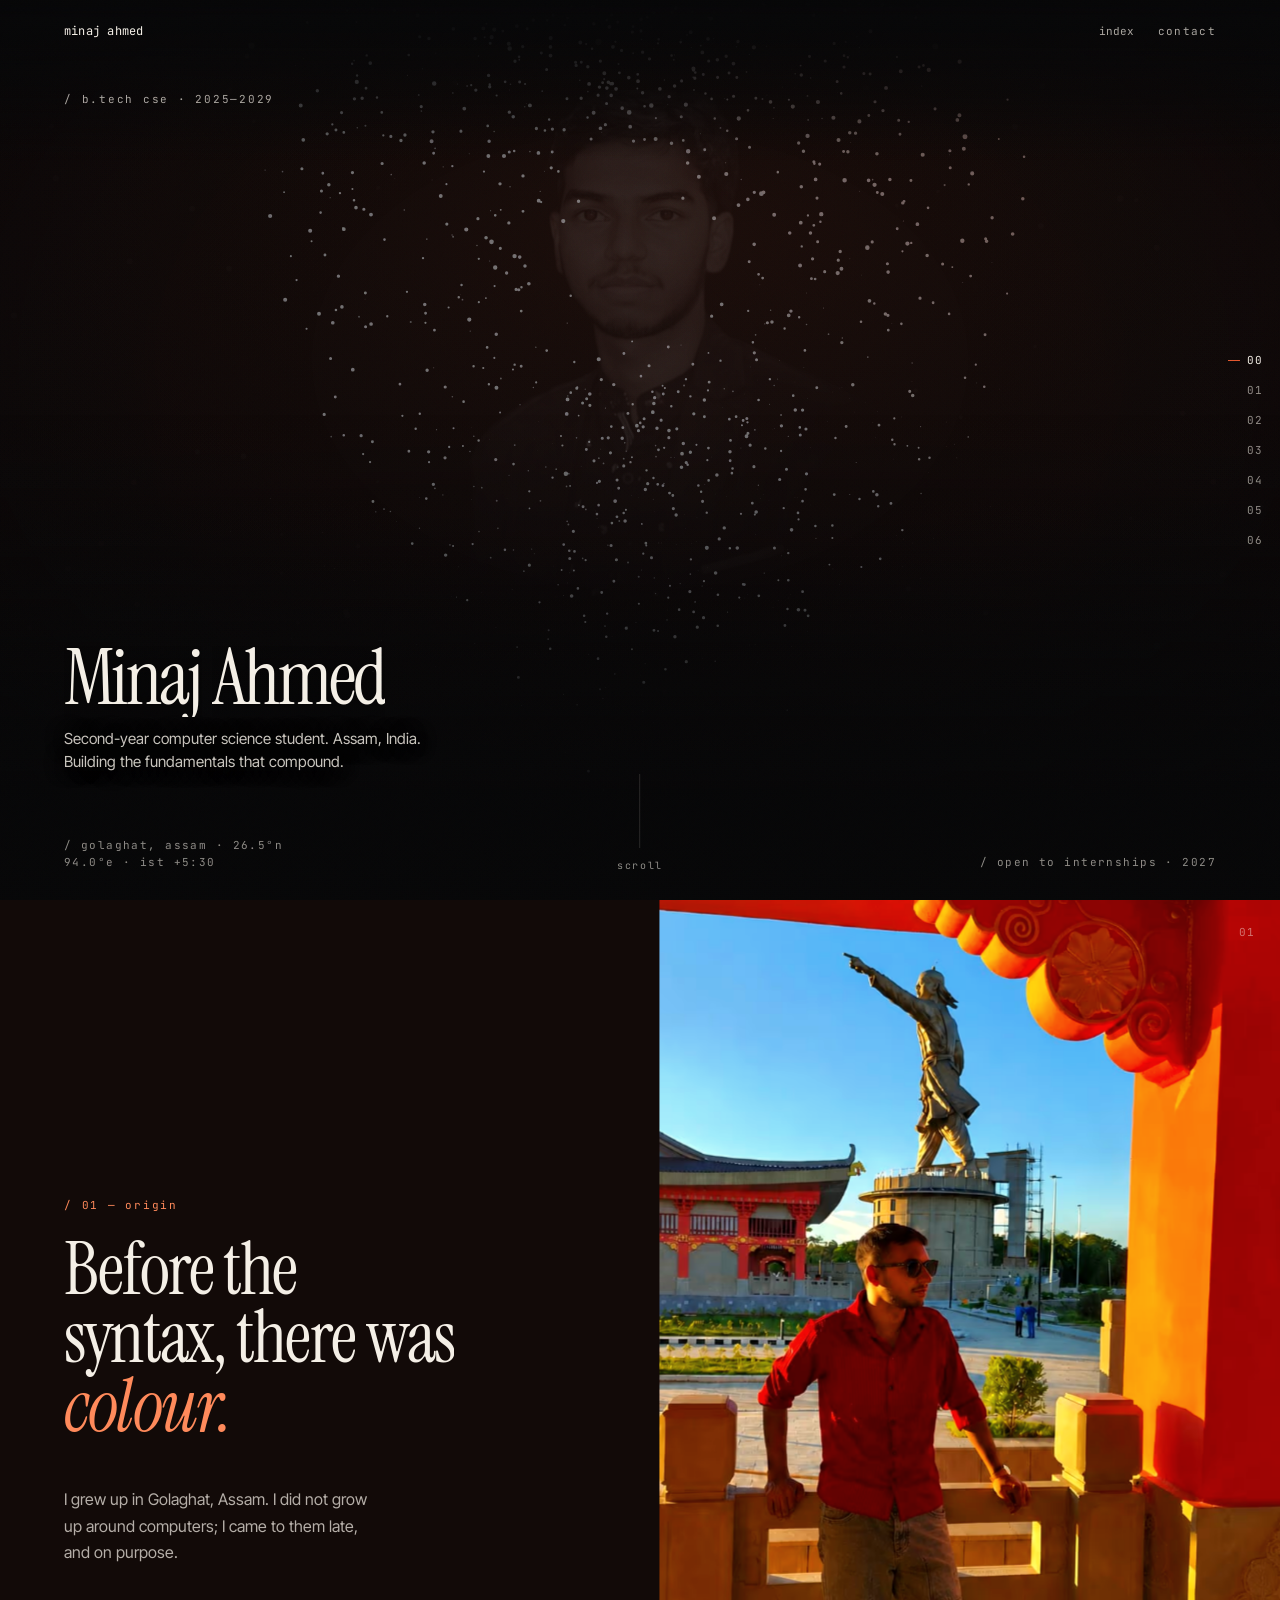
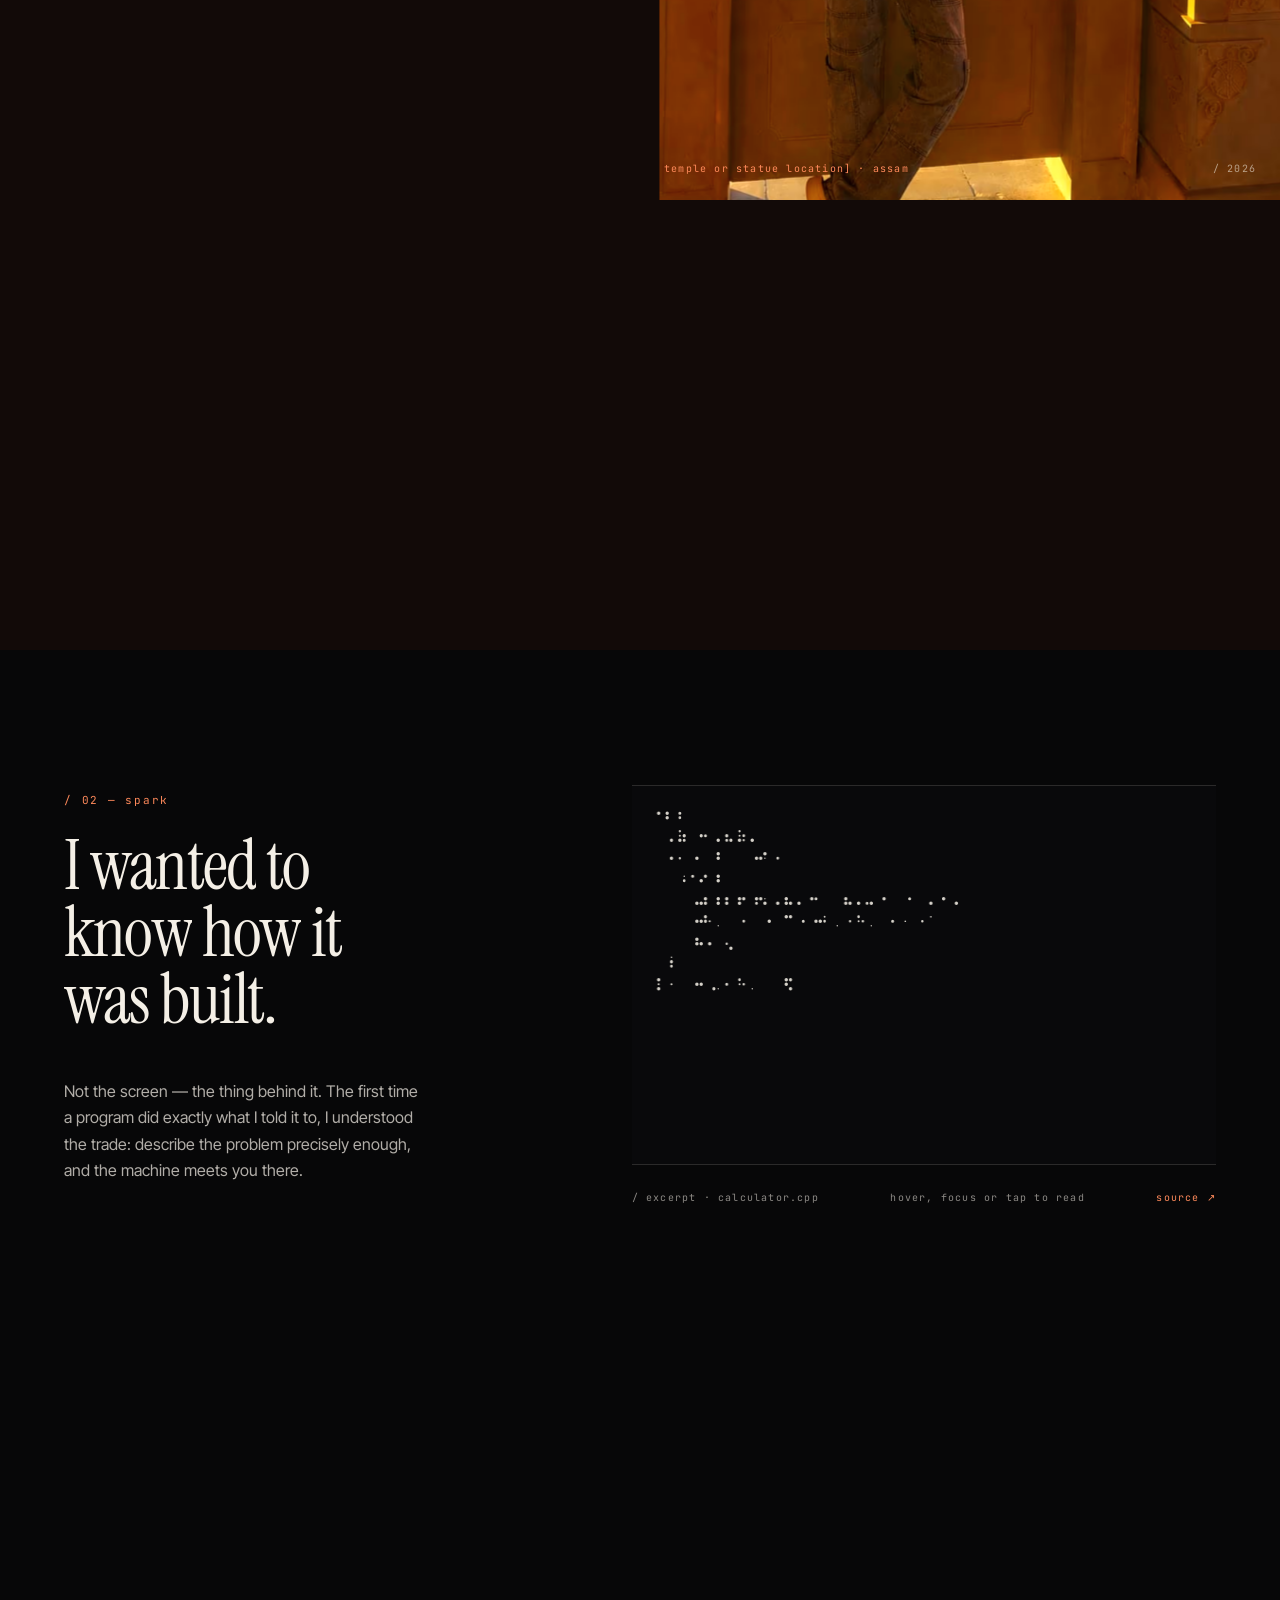
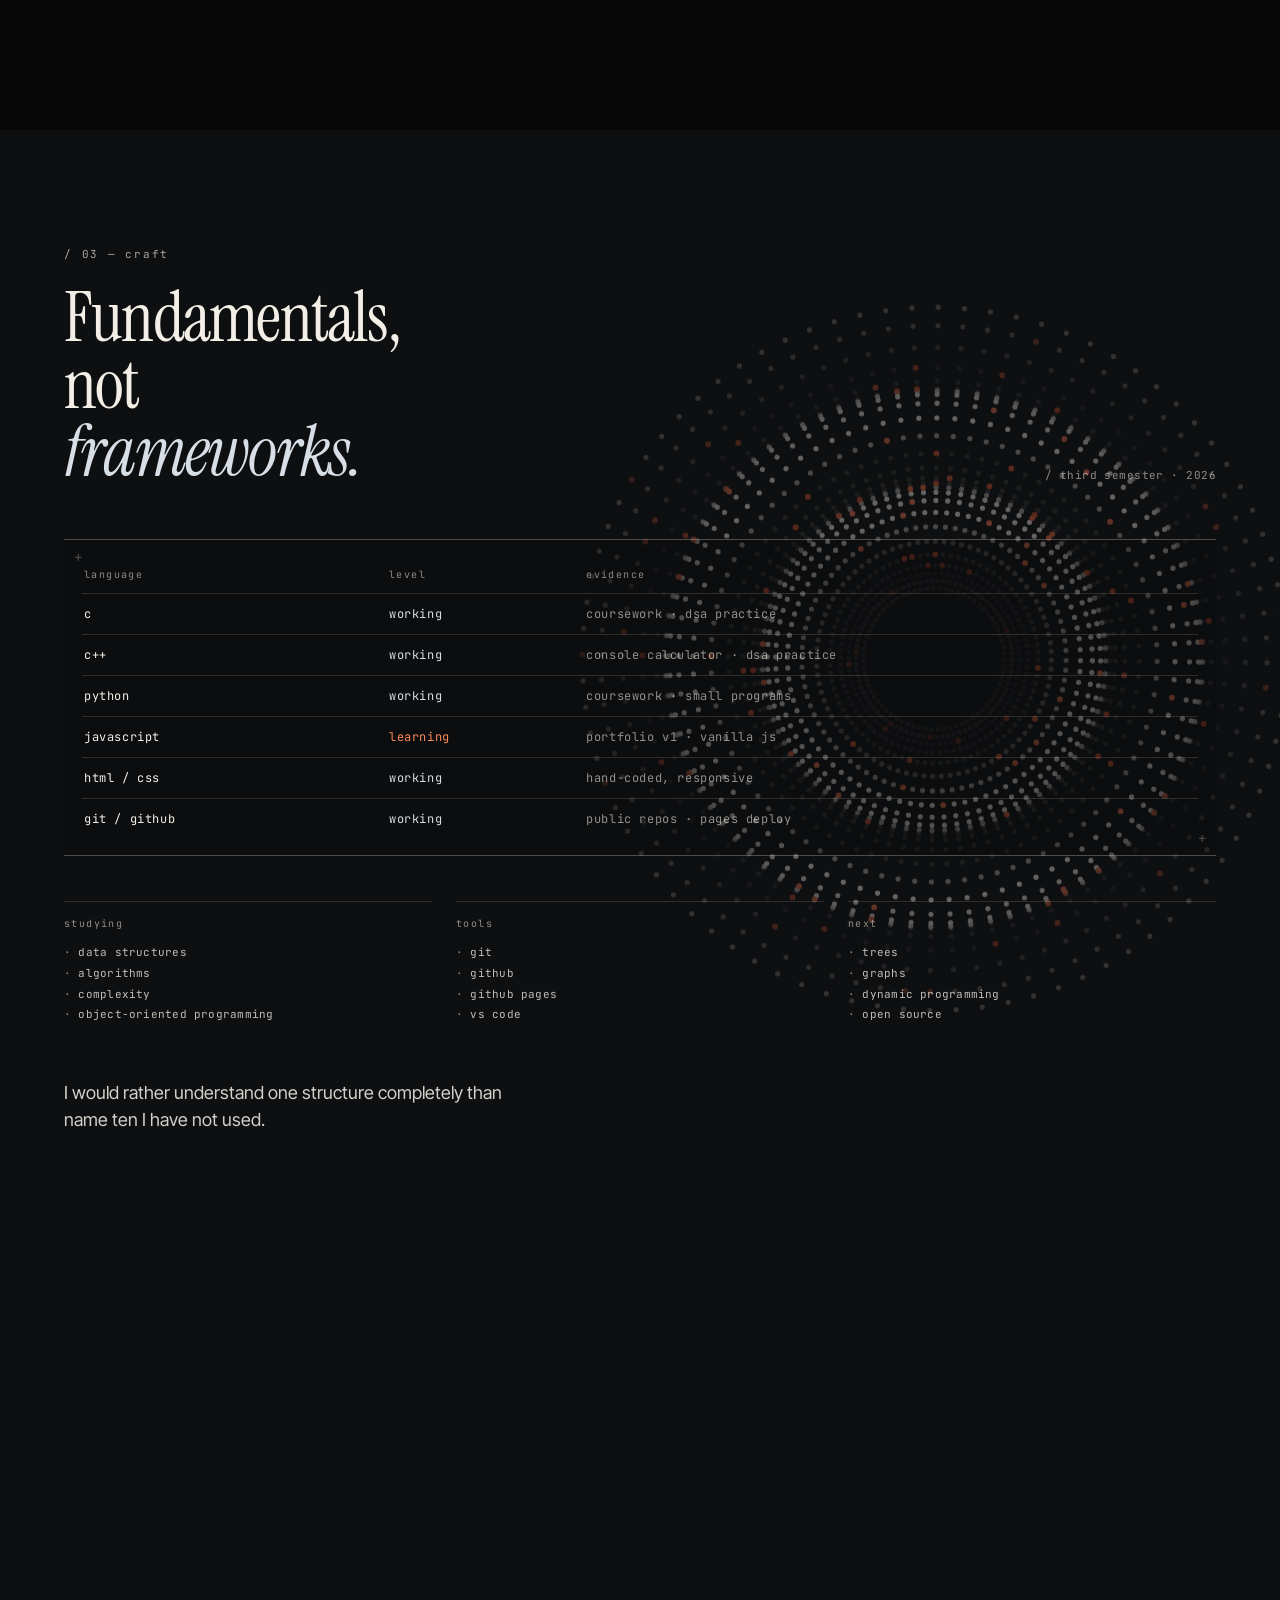
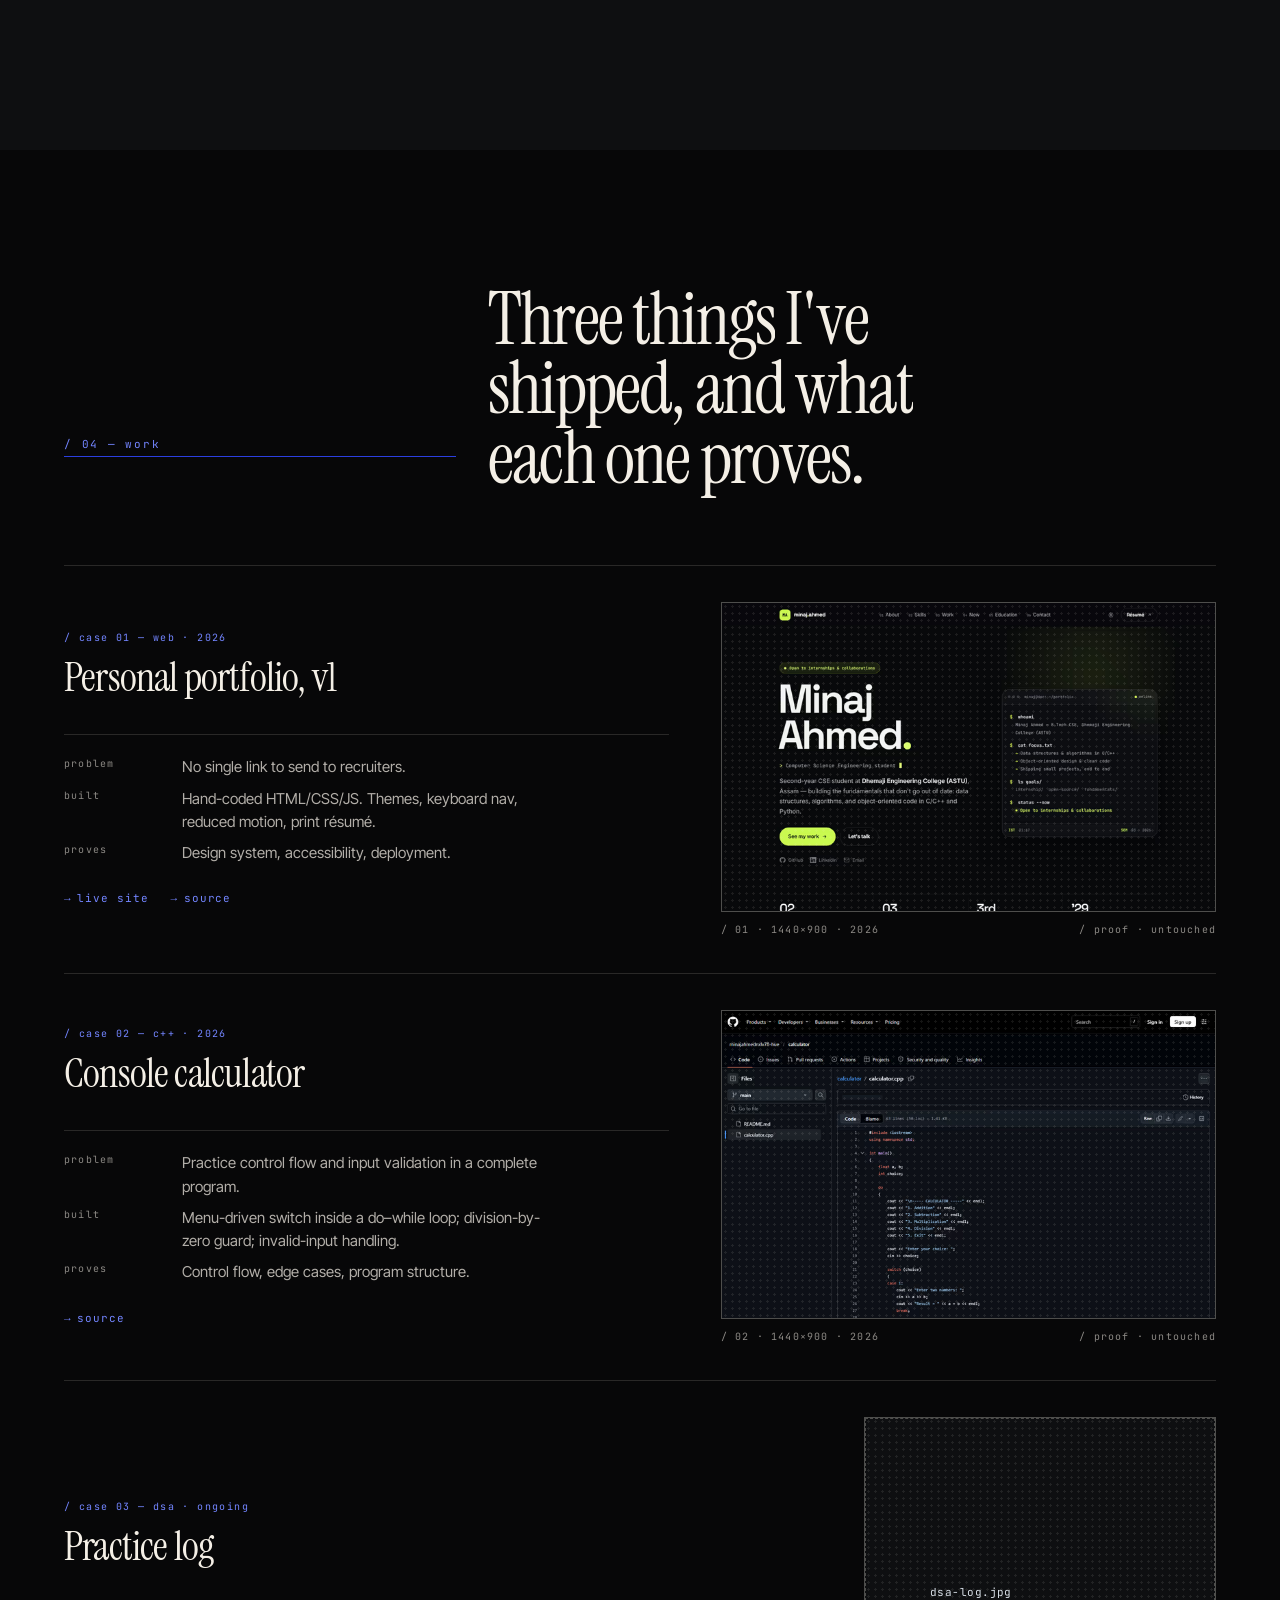
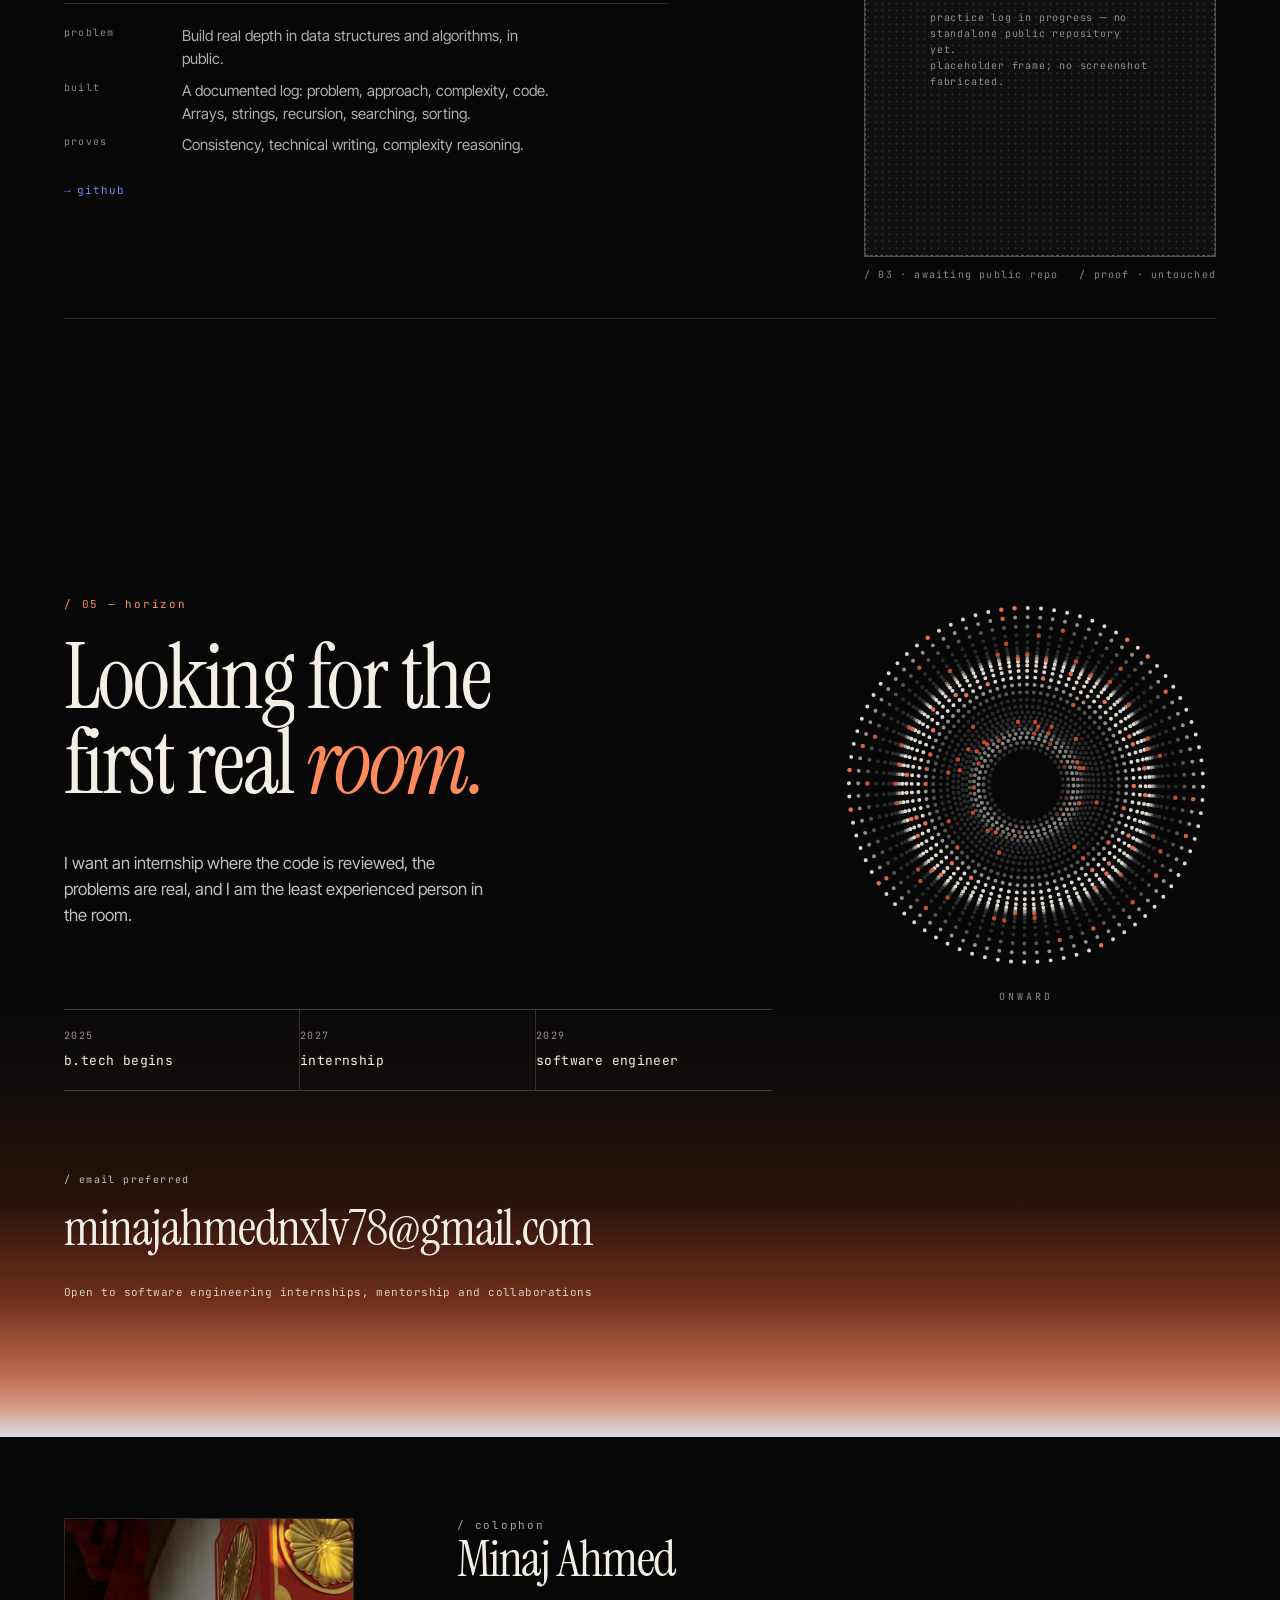
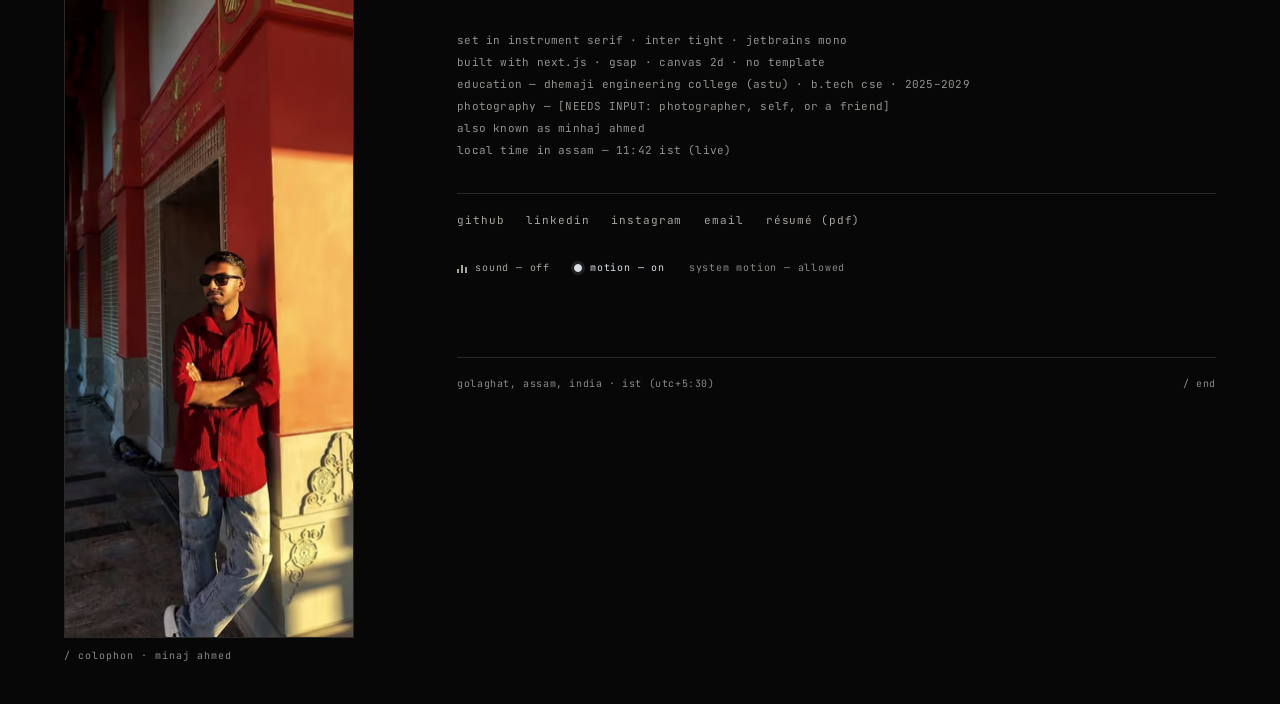
==== commit e739cc9b: "Deploy 2026-11-16 02:18" ====
--- a/index.html
+++ b/index.html
@@ -1,4 +1,4 @@
-<!DOCTYPE html><!--jRCBo4Vn0A_6r9_ajBa_6--><html lang="en"><head><meta charSet="utf-8"/><meta name="viewport" content="width=device-width, initial-scale=1"/><link rel="stylesheet" href="/_next/static/css/22e995a79087cef6.css" data-precedence="next"/><link rel="preload" as="script" fetchPriority="low" href="/_next/static/chunks/webpack-2bc309fe597aff29.js"/><script src="/_next/static/chunks/4bd1b696-c023c6e3521b1417.js" async=""></script><script src="/_next/static/chunks/255-0e5ac6cd71b0e266.js" async=""></script><script src="/_next/static/chunks/main-app-1ef819b8450698eb.js" async=""></script><script src="/_next/static/chunks/c15bf2b0-23b96f27db3d4449.js" async=""></script><script src="/_next/static/chunks/674-6855b64ee899c7fb.js" async=""></script><script src="/_next/static/chunks/691-0249259bc89ee225.js" async=""></script><script src="/_next/static/chunks/app/layout-f725e5b2596d6ec7.js" async=""></script><script src="/_next/static/chunks/app/page-c595ee982161d3c2.js" async=""></script><link rel="preload" href="/fonts/InstrumentSerif-Regular.woff2" as="font" type="font/woff2" crossorigin=""/><link rel="preload" href="/fonts/InstrumentSerif-Italic.woff2" as="font" type="font/woff2" crossorigin=""/><link rel="preload" href="/assets/portrait/hero-960.jpg" as="image" type="image/jpeg"/><meta name="theme-color" content="#070708"/><meta name="color-scheme" content="dark"/><title>Minaj Ahmed — Computer Science Student, Assam</title><meta name="description" content="Minaj Ahmed is a second-year B.Tech CSE student at Dhemaji Engineering College (ASTU), Assam, building strong foundations in data structures, algorithms and C++."/><meta name="application-name" content="From Ember to Chrome"/><link rel="author" href="https://minajahmednxlv78-hue.github.io/"/><meta name="author" content="Minaj Ahmed"/><meta name="keywords" content="Minaj Ahmed,Minhaj Ahmed,computer science student,Assam,Dhemaji Engineering College,ASTU,C++,data structures,algorithms,portfolio"/><meta name="creator" content="Minaj Ahmed"/><meta name="publisher" content="Minaj Ahmed"/><meta name="robots" content="index, follow"/><meta name="category" content="portfolio"/><link rel="canonical" href="https://minajahmednxlv78-hue.github.io/"/><meta property="og:title" content="Minaj Ahmed — Computer Science Student, Assam"/><meta property="og:description" content="Minaj Ahmed is a second-year B.Tech CSE student at Dhemaji Engineering College (ASTU), Assam, building strong foundations in data structures, algorithms and C++."/><meta property="og:url" content="https://minajahmednxlv78-hue.github.io/"/><meta property="og:site_name" content="Minaj Ahmed"/><meta property="og:locale" content="en_IN"/><meta property="og:image" content="https://minajahmednxlv78-hue.github.io/assets/og.jpg"/><meta property="og:image:width" content="1200"/><meta property="og:image:height" content="630"/><meta property="og:image:alt" content="Minaj Ahmed — from ember to chrome. A halftone portrait and the title in bone type on ink."/><meta property="og:type" content="website"/><meta name="twitter:card" content="summary_large_image"/><meta name="twitter:title" content="Minaj Ahmed — Computer Science Student, Assam"/><meta name="twitter:description" content="Minaj Ahmed is a second-year B.Tech CSE student at Dhemaji Engineering College (ASTU), Assam, building strong foundations in data structures, algorithms and C++."/><meta name="twitter:image" content="https://minajahmednxlv78-hue.github.io/assets/og.jpg"/><link rel="icon" href="/icon.svg?3699fe53bb4ca158" type="image/svg+xml" sizes="any"/><script>try{var m=localStorage.getItem('ember-to-chrome-motion');var r=window.matchMedia('(prefers-reduced-motion: reduce)').matches;document.documentElement.dataset.motion=(m==='off'||(!m&&r))?'off':'on';if(sessionStorage.getItem('ember-to-chrome-visited')==='1'){document.documentElement.dataset.visited='true'}}catch(e){}</script><noscript><style>.preloader{display:none}.signal-portrait::before{opacity:0!important}</style></noscript><script type="application/ld+json">{"@context":"https://schema.org","@type":"Person","name":"Minaj Ahmed","alternateName":"Minhaj Ahmed","jobTitle":"Computer Science Engineering Student","description":"Second-year Computer Science student in Assam building strong foundations in data structures, algorithms and object-oriented programming.","email":"mailto:minajahmednxlv78@gmail.com","url":"https://minajahmednxlv78-hue.github.io/","affiliation":{"@type":"CollegeOrUniversity","name":"Dhemaji Engineering College (ASTU)"},"address":{"@type":"PostalAddress","addressLocality":"Golaghat","addressRegion":"Assam","addressCountry":"IN"},"sameAs":["https://github.com/minajahmednxlv78-hue","https://www.linkedin.com/in/minhaj-ahmed-7282b8321","https://www.instagram.com/_min_haj_08"],"knowsAbout":["Data Structures","Algorithms","Object-Oriented Programming","C","C++","Python","Git","GitHub"]}</script><script src="/_next/static/chunks/polyfills-42372ed130431b0a.js" noModule=""></script></head><body><div hidden=""><!--$--><!--/$--></div><div class="preloader " aria-hidden="true"><canvas class="preloader__canvas"></canvas><span class="preloader__counter">000</span><span class="preloader__word">from ember to chrome</span></div><div class="grain" aria-hidden="true"></div><canvas class="dot-field" aria-hidden="true"></canvas><canvas class="wipe" aria-hidden="true"></canvas><div class="site" id="site"><a class="skip-link" href="#main">Skip to content</a><header class="topbar " aria-label="Site header"><div class="topbar__inner"><a class="topbar__name" href="#overture" aria-label="Minaj Ahmed, back to top">minaj ahmed</a><nav class="topbar__right" aria-label="Primary"><button type="button" class="topbar__link" aria-haspopup="dialog" aria-expanded="false" aria-controls="index-overlay">index</button><a class="topbar__link" href="#horizon">contact</a></nav></div></header><nav class="rail" aria-label="Chapter navigation"><a class="rail__link is-active" href="#overture" aria-current="location" aria-label="Chapter 00, Overture">00</a><a class="rail__link " href="#origin" aria-label="Chapter 01, Origin">01</a><a class="rail__link " href="#spark" aria-label="Chapter 02, Spark">02</a><a class="rail__link " href="#craft" aria-label="Chapter 03, Craft">03</a><a class="rail__link " href="#work" aria-label="Chapter 04, Work">04</a><a class="rail__link " href="#horizon" aria-label="Chapter 05, Horizon">05</a><a class="rail__link " href="#colophon" aria-label="Chapter 06, Colophon">06</a></nav><main id="main" tabindex="-1"><section id="overture" class="overture" data-chapter="overture" aria-labelledby="overture-title"><div class="overture__photo"><div class="signal-portrait"><picture><source type="image/avif" srcSet="/assets/portrait/hero-540.avif 540w, /assets/portrait/hero-960.avif 960w" sizes="(max-width: 767px) 100vw, (max-width: 1099px) 64vw, 54vw"/><source type="image/webp" srcSet="/assets/portrait/hero-540.webp 540w, /assets/portrait/hero-960.webp 960w" sizes="(max-width: 767px) 100vw, (max-width: 1099px) 64vw, 54vw"/><img class="signal-portrait__photo" src="/assets/portrait/hero-960.jpg" alt="Portrait of Minaj Ahmed." width="960" height="960" loading="eager" decoding="async" fetchPriority="high" style="object-position:50% 4%"/></picture><canvas class="signal-portrait__canvas" aria-hidden="true"></canvas></div></div><div class="overture__scrim" aria-hidden="true"></div><div class="overture__stage shell"><div class="overture__label"><p class="label">/ b.tech cse · 2025—2029</p></div><div class="overture__main"><h1 id="overture-title" class="split overture__name"><span><span class="w-mask"><span class="w-inner">Minaj</span></span> </span><span><span class="w-mask"><span class="w-inner">Ahmed</span></span></span></h1><p class="overture__subline">Second-year computer science student. Assam, India. Building the fundamentals that compound.</p></div></div><div class="overture__meta" aria-label="Location and availability"><span>/ golaghat, assam · 26.5°n 94.0°e · ist +5:30</span><span>/ open to internships · 2027</span></div><div class="scroll-cue" aria-hidden="true"><span class="scroll-cue__track"><span class="scroll-cue__fill"></span></span><span>scroll</span></div></section><section id="origin" class="origin" data-chapter="origin" aria-labelledby="origin-title"><div class="origin__track"><div class="origin__stage"><div class="origin__copy"><p class="label label--accent">/ 01 — origin</p><h2 id="origin-title" class="split origin__head"><span><span class="w-mask"><span class="w-inner">Before</span></span> </span><span><span class="w-mask"><span class="w-inner">the</span></span> </span><span><span class="w-mask"><span class="w-inner">syntax,</span></span> </span><span><span class="w-mask"><span class="w-inner">there</span></span> </span><span><span class="w-mask"><span class="w-inner">was</span></span> </span><span><span class="w-mask"><span class="w-inner"><em>colour.</em></span></span></span></h2><p class="origin__body">I grew up in Golaghat, Assam. I did not grow up around computers; I came to them late, and on purpose.</p></div><div class="origin__media"><picture><source type="image/avif" srcSet="/assets/temple/origin-720.avif 720w, /assets/temple/origin-1086.avif 1086w" sizes="(max-width: 767px) 100vw, 58vw"/><source type="image/webp" srcSet="/assets/temple/origin-720.webp 720w, /assets/temple/origin-1086.webp 1086w" sizes="(max-width: 767px) 100vw, 58vw"/><img class="origin__photo" src="/assets/temple/origin-1086.jpg" width="1086" height="1448" alt="Minaj Ahmed leaning on a stone balustrade beneath a bright orange temple gateway, with a tall statue behind him." loading="lazy" decoding="async"/></picture><div class="origin__caption"><span class="needs">/ [NEEDS INPUT: temple or statue location] · assam</span><span aria-hidden="true">/ 2026</span></div><span class="origin__index" aria-hidden="true">01</span></div></div></div></section><section id="spark" class="spark chapter" data-chapter="spark" aria-labelledby="spark-title"><div class="shell"><div class="spark__grid"><div><p class="label label--accent">/ 02 — spark</p><h2 id="spark-title" class="split spark__headline"><span><span class="w-mask"><span class="w-inner">I</span></span> </span><span><span class="w-mask"><span class="w-inner">wanted</span></span> </span><span><span class="w-mask"><span class="w-inner">to</span></span> </span><span><span class="w-mask"><span class="w-inner">know</span></span> </span><span><span class="w-mask"><span class="w-inner">how</span></span> </span><span><span class="w-mask"><span class="w-inner">it</span></span> </span><span><span class="w-mask"><span class="w-inner">was</span></span> </span><span><span class="w-mask"><span class="w-inner">built.</span></span></span></h2><p class="reveal spark__body">Not the screen — the thing behind it. The first time a program did exactly what I told it to, I understood the trade: describe the problem precisely enough, and the machine meets you there.</p></div><div class="reveal dotcode-shell"><div class="dotcode " tabindex="0" role="group" aria-label="Calculator code excerpt. Focus or tap to read."><div class="dotcode__frame"><canvas class="dotcode__canvas" aria-hidden="true"></canvas><div class="dotcode__text"><pre>do {
+<!DOCTYPE html><!--RRChDGyVUYW_oQ_8gh7vj--><html lang="en"><head><meta charSet="utf-8"/><meta name="viewport" content="width=device-width, initial-scale=1"/><link rel="stylesheet" href="/_next/static/css/7d227323499acd7b.css" data-precedence="next"/><link rel="preload" as="script" fetchPriority="low" href="/_next/static/chunks/webpack-2bc309fe597aff29.js"/><script src="/_next/static/chunks/4bd1b696-c023c6e3521b1417.js" async=""></script><script src="/_next/static/chunks/255-0e5ac6cd71b0e266.js" async=""></script><script src="/_next/static/chunks/main-app-1ef819b8450698eb.js" async=""></script><script src="/_next/static/chunks/c15bf2b0-23b96f27db3d4449.js" async=""></script><script src="/_next/static/chunks/674-6855b64ee899c7fb.js" async=""></script><script src="/_next/static/chunks/691-0249259bc89ee225.js" async=""></script><script src="/_next/static/chunks/app/layout-f725e5b2596d6ec7.js" async=""></script><script src="/_next/static/chunks/app/page-aa4a75f2d2478bfc.js" async=""></script><link rel="preload" href="/fonts/InstrumentSerif-Regular.woff2" as="font" type="font/woff2" crossorigin=""/><link rel="preload" href="/fonts/InstrumentSerif-Italic.woff2" as="font" type="font/woff2" crossorigin=""/><link rel="preload" href="/assets/portrait/hero-960.jpg" as="image" type="image/jpeg"/><meta name="theme-color" content="#070708"/><meta name="color-scheme" content="dark"/><title>Minaj Ahmed — Computer Science Student, Assam</title><meta name="description" content="Minaj Ahmed is a second-year B.Tech CSE student at Dhemaji Engineering College (ASTU), Assam, building strong foundations in data structures, algorithms and C++."/><meta name="application-name" content="From Ember to Chrome"/><link rel="author" href="https://minajahmednxlv78-hue.github.io/"/><meta name="author" content="Minaj Ahmed"/><meta name="keywords" content="Minaj Ahmed,Minhaj Ahmed,computer science student,Assam,Dhemaji Engineering College,ASTU,C++,data structures,algorithms,portfolio"/><meta name="creator" content="Minaj Ahmed"/><meta name="publisher" content="Minaj Ahmed"/><meta name="robots" content="index, follow"/><meta name="category" content="portfolio"/><link rel="canonical" href="https://minajahmednxlv78-hue.github.io/"/><meta property="og:title" content="Minaj Ahmed — Computer Science Student, Assam"/><meta property="og:description" content="Minaj Ahmed is a second-year B.Tech CSE student at Dhemaji Engineering College (ASTU), Assam, building strong foundations in data structures, algorithms and C++."/><meta property="og:url" content="https://minajahmednxlv78-hue.github.io/"/><meta property="og:site_name" content="Minaj Ahmed"/><meta property="og:locale" content="en_IN"/><meta property="og:image" content="https://minajahmednxlv78-hue.github.io/assets/og.jpg"/><meta property="og:image:width" content="1200"/><meta property="og:image:height" content="630"/><meta property="og:image:alt" content="Minaj Ahmed — from ember to chrome. A halftone portrait and the title in bone type on ink."/><meta property="og:type" content="website"/><meta name="twitter:card" content="summary_large_image"/><meta name="twitter:title" content="Minaj Ahmed — Computer Science Student, Assam"/><meta name="twitter:description" content="Minaj Ahmed is a second-year B.Tech CSE student at Dhemaji Engineering College (ASTU), Assam, building strong foundations in data structures, algorithms and C++."/><meta name="twitter:image" content="https://minajahmednxlv78-hue.github.io/assets/og.jpg"/><link rel="icon" href="/icon.svg?3699fe53bb4ca158" type="image/svg+xml" sizes="any"/><script>try{var m=localStorage.getItem('ember-to-chrome-motion');var r=window.matchMedia('(prefers-reduced-motion: reduce)').matches;document.documentElement.dataset.motion=(m==='off'||(!m&&r))?'off':'on';if(sessionStorage.getItem('ember-to-chrome-visited')==='1'){document.documentElement.dataset.visited='true'}}catch(e){}</script><noscript><style>.preloader{display:none}.signal-portrait::before{opacity:0!important}</style></noscript><script type="application/ld+json">{"@context":"https://schema.org","@type":"Person","name":"Minaj Ahmed","alternateName":"Minhaj Ahmed","jobTitle":"Computer Science Engineering Student","description":"Second-year Computer Science student in Assam building strong foundations in data structures, algorithms and object-oriented programming.","email":"mailto:minajahmednxlv78@gmail.com","url":"https://minajahmednxlv78-hue.github.io/","affiliation":{"@type":"CollegeOrUniversity","name":"Dhemaji Engineering College (ASTU)"},"address":{"@type":"PostalAddress","addressLocality":"Golaghat","addressRegion":"Assam","addressCountry":"IN"},"sameAs":["https://github.com/minajahmednxlv78-hue","https://www.linkedin.com/in/minhaj-ahmed-7282b8321","https://www.instagram.com/_min_haj_08"],"knowsAbout":["Data Structures","Algorithms","Object-Oriented Programming","C","C++","Python","Git","GitHub"]}</script><script src="/_next/static/chunks/polyfills-42372ed130431b0a.js" noModule=""></script></head><body><div hidden=""><!--$--><!--/$--></div><div class="preloader " aria-hidden="true"><canvas class="preloader__canvas"></canvas><span class="preloader__counter">000</span><span class="preloader__word">from ember to chrome</span></div><div class="grain" aria-hidden="true"></div><canvas class="dot-field" aria-hidden="true"></canvas><canvas class="wipe" aria-hidden="true"></canvas><div class="site" id="site"><a class="skip-link" href="#main">Skip to content</a><header class="topbar " aria-label="Site header"><div class="topbar__inner"><a class="topbar__name" href="#overture" aria-label="Minaj Ahmed, back to top">minaj ahmed</a><nav class="topbar__right" aria-label="Primary"><button type="button" class="topbar__link" aria-haspopup="dialog" aria-expanded="false" aria-controls="index-overlay">index</button><a class="topbar__link" href="#horizon">contact</a></nav></div></header><nav class="rail" aria-label="Chapter navigation"><a class="rail__link is-active" href="#overture" aria-current="location" aria-label="Chapter 00, Overture">00</a><a class="rail__link " href="#origin" aria-label="Chapter 01, Origin">01</a><a class="rail__link " href="#spark" aria-label="Chapter 02, Spark">02</a><a class="rail__link " href="#craft" aria-label="Chapter 03, Craft">03</a><a class="rail__link " href="#work" aria-label="Chapter 04, Work">04</a><a class="rail__link " href="#horizon" aria-label="Chapter 05, Horizon">05</a><a class="rail__link " href="#colophon" aria-label="Chapter 06, Colophon">06</a></nav><main id="main" tabindex="-1"><section id="overture" class="overture" data-chapter="overture" aria-labelledby="overture-title"><div class="overture__photo"><div class="signal-portrait"><picture><source type="image/avif" srcSet="/assets/portrait/hero-540.avif 540w, /assets/portrait/hero-960.avif 960w" sizes="(max-width: 767px) 78vw, (max-width: 1099px) 48vw, 44vw"/><source type="image/webp" srcSet="/assets/portrait/hero-540.webp 540w, /assets/portrait/hero-960.webp 960w" sizes="(max-width: 767px) 78vw, (max-width: 1099px) 48vw, 44vw"/><img class="signal-portrait__photo" src="/assets/portrait/hero-960.jpg" alt="Portrait of Minaj Ahmed." width="960" height="960" loading="eager" decoding="async" fetchPriority="high" style="object-position:50% 4%"/></picture><canvas class="signal-portrait__canvas" aria-hidden="true"></canvas></div></div><div class="overture__scrim" aria-hidden="true"></div><div class="overture__stage shell"><div class="overture__label"><p class="label">/ b.tech cse · 2025—2029</p></div><div class="overture__main"><h1 id="overture-title" class="split overture__name"><span><span class="w-mask"><span class="w-inner">Minaj</span></span> </span><span><span class="w-mask"><span class="w-inner">Ahmed</span></span></span></h1><p class="overture__subline">Second-year computer science student. Assam, India. Building the fundamentals that compound.</p></div></div><div class="overture__meta" aria-label="Location and availability"><span>/ golaghat, assam · 26.5°n 94.0°e · ist +5:30</span><span>/ open to internships · 2027</span></div><div class="scroll-cue" aria-hidden="true"><span class="scroll-cue__track"><span class="scroll-cue__fill"></span></span><span>scroll</span></div></section><section id="origin" class="origin" data-chapter="origin" aria-labelledby="origin-title"><div class="origin__track"><div class="origin__stage"><div class="origin__copy"><p class="label label--accent">/ 01 — origin</p><h2 id="origin-title" class="split origin__head"><span><span class="w-mask"><span class="w-inner">Before</span></span> </span><span><span class="w-mask"><span class="w-inner">the</span></span> </span><span><span class="w-mask"><span class="w-inner">syntax,</span></span> </span><span><span class="w-mask"><span class="w-inner">there</span></span> </span><span><span class="w-mask"><span class="w-inner">was</span></span> </span><span><span class="w-mask"><span class="w-inner"><em>colour.</em></span></span></span></h2><p class="origin__body">I grew up in Golaghat, Assam. I did not grow up around computers; I came to them late, and on purpose.</p></div><div class="origin__media"><picture><source type="image/avif" srcSet="/assets/temple/origin-720.avif 720w, /assets/temple/origin-1086.avif 1086w" sizes="(max-width: 767px) 100vw, 58vw"/><source type="image/webp" srcSet="/assets/temple/origin-720.webp 720w, /assets/temple/origin-1086.webp 1086w" sizes="(max-width: 767px) 100vw, 58vw"/><img class="origin__photo" src="/assets/temple/origin-1086.jpg" width="1086" height="1448" alt="Minaj Ahmed leaning on a stone balustrade beneath a bright orange temple gateway, with a tall statue behind him." loading="lazy" decoding="async"/></picture><div class="origin__caption"><span class="needs">/ [NEEDS INPUT: temple or statue location] · assam</span><span aria-hidden="true">/ 2026</span></div><span class="origin__index" aria-hidden="true">01</span></div></div></div></section><section id="spark" class="spark chapter" data-chapter="spark" aria-labelledby="spark-title"><div class="shell"><div class="spark__grid"><div><p class="label label--accent">/ 02 — spark</p><h2 id="spark-title" class="split spark__headline"><span><span class="w-mask"><span class="w-inner">I</span></span> </span><span><span class="w-mask"><span class="w-inner">wanted</span></span> </span><span><span class="w-mask"><span class="w-inner">to</span></span> </span><span><span class="w-mask"><span class="w-inner">know</span></span> </span><span><span class="w-mask"><span class="w-inner">how</span></span> </span><span><span class="w-mask"><span class="w-inner">it</span></span> </span><span><span class="w-mask"><span class="w-inner">was</span></span> </span><span><span class="w-mask"><span class="w-inner">built.</span></span></span></h2><p class="reveal spark__body">Not the screen — the thing behind it. The first time a program did exactly what I told it to, I understood the trade: describe the problem precisely enough, and the machine meets you there.</p></div><div class="reveal dotcode-shell"><div class="dotcode " tabindex="0" role="group" aria-label="Calculator code excerpt. Focus or tap to read."><div class="dotcode__frame"><canvas class="dotcode__canvas" aria-hidden="true"></canvas><div class="dotcode__text"><pre>do {
   cin &gt;&gt; choice;
   switch (choice) {
     case 4:
@@ -6,4 +6,4 @@
       else cout &lt;&lt; &quot;Cannot divide by zero&quot;;
       break;
   }
-} while (choice != 5);</pre></div></div></div><div class="dotcode__meta"><span>/ excerpt · calculator.cpp</span><span>hover, focus or tap to read</span><a href="https://github.com/minajahmednxlv78-hue/calculator" target="_blank" rel="noopener noreferrer">source ↗</a></div></div></div></div></section><section id="craft" class="craft" data-chapter="craft" aria-labelledby="craft-title"><div class="craft__track"><div class="craft__stage"><div class="craft__field" aria-hidden="true"></div><div class="craft__content shell"><div class="craft__top"><div><p class="label">/ 03 — craft</p><h2 id="craft-title" class="split craft__headline"><span><span class="w-mask"><span class="w-inner">Fundamentals,</span></span> </span><span><span class="w-mask"><span class="w-inner">not</span></span> </span><span><span class="w-mask"><span class="w-inner"><em>frameworks.</em></span></span></span></h2></div><p class="craft__note">/ third semester · 2026</p></div><div class="reveal spec ticked"><div class="spec__row spec__row--head"><span>LANGUAGE</span><span>LEVEL</span><span>EVIDENCE</span></div><div class="spec__row"><span>c</span><span class="spec__level">working</span><span class="spec__evidence">coursework · dsa practice</span></div><div class="spec__row"><span>c++</span><span class="spec__level">working</span><span class="spec__evidence">console calculator · dsa practice</span></div><div class="spec__row"><span>python</span><span class="spec__level">working</span><span class="spec__evidence">coursework · small programs</span></div><div class="spec__row"><span>javascript</span><span class="spec__level spec__level--learning">learning</span><span class="spec__evidence">portfolio v1 · vanilla js</span></div><div class="spec__row"><span>html / css</span><span class="spec__level">working</span><span class="spec__evidence">hand-coded, responsive</span></div><div class="spec__row"><span>git / github</span><span class="spec__level">working</span><span class="spec__evidence">public repos · pages deploy</span></div></div><div class="craft__cols"><dl class="reveal craft__col"><dt>studying</dt><dd><span>data structures</span><span>algorithms</span><span>complexity</span><span>object-oriented programming</span></dd></dl><dl class="reveal craft__col"><dt>tools</dt><dd><span>git</span><span>github</span><span>github pages</span><span>vs code</span></dd></dl><dl class="reveal craft__col"><dt>next</dt><dd><span>trees</span><span>graphs</span><span>dynamic programming</span><span>open source</span></dd></dl></div><p class="reveal craft__closing">I would rather understand one structure completely than name ten I have not used.</p></div></div></div></section><section id="work" class="work chapter" data-chapter="work" aria-labelledby="work-title"><div class="shell"><div class="work__head"><div><p class="label label--accent">/ 04 — work</p><div class="work__rule" aria-hidden="true"></div></div><h2 id="work-title" class="split work__headline"><span><span class="w-mask"><span class="w-inner">Three</span></span> </span><span><span class="w-mask"><span class="w-inner">things</span></span> </span><span><span class="w-mask"><span class="w-inner">I&#x27;ve</span></span> </span><span><span class="w-mask"><span class="w-inner">shipped,</span></span> </span><span><span class="w-mask"><span class="w-inner">and</span></span> </span><span><span class="w-mask"><span class="w-inner">what</span></span> </span><span><span class="w-mask"><span class="w-inner">each</span></span> </span><span><span class="w-mask"><span class="w-inner">one</span></span> </span><span><span class="w-mask"><span class="w-inner">proves.</span></span></span></h2></div><article class="dossier " aria-labelledby="case-01"><div class="dossier__content"><p class="dossier__kicker">/ case 01 — web · 2026</p><h3 class="dossier__title" id="case-01">Personal portfolio, v1</h3><dl class="dossier__facts"><dt>Problem</dt><dd>No single link to send to recruiters.</dd><dt>Built</dt><dd>Hand-coded HTML/CSS/JS. Themes, keyboard nav, reduced motion, print résumé.</dd><dt>Proves</dt><dd>Design system, accessibility, deployment.</dd></dl><div class="dossier__links"><a class="dossier__link" href="https://minajahmednxlv78-hue.github.io/Minaj-Ahmed.github.io/" target="_blank" rel="noopener noreferrer"><span aria-hidden="true">→</span> <!-- -->live site</a><a class="dossier__link" href="https://github.com/minajahmednxlv78-hue/Minaj-Ahmed.github.io" target="_blank" rel="noopener noreferrer"><span aria-hidden="true">→</span> <!-- -->source</a></div></div><div class="dossier__media"><div class="dossier__frame" style="aspect-ratio:16 / 10"><picture><source type="image/avif" srcSet="/assets/work/portfolio-desktop-720.avif 720w, /assets/work/portfolio-desktop-1440.avif 1440w" sizes="(max-width: 767px) 100vw, 45vw"/><source type="image/webp" srcSet="/assets/work/portfolio-desktop-720.webp 720w, /assets/work/portfolio-desktop-1440.webp 1440w" sizes="(max-width: 767px) 100vw, 45vw"/><img src="/assets/work/portfolio-desktop-1440.jpg" alt="Screenshot of Minaj Ahmed&#x27;s first portfolio site: a dark page with a large white name and a terminal panel." width="1440" height="900" loading="lazy" decoding="async"/></picture></div><div class="dossier__caption"><span>/ 01 · 1440×900 · 2026</span><span>/ proof · untouched</span></div></div></article><article class="dossier " aria-labelledby="case-02"><div class="dossier__content"><p class="dossier__kicker">/ case 02 — c++ · 2026</p><h3 class="dossier__title" id="case-02">Console calculator</h3><dl class="dossier__facts"><dt>Problem</dt><dd>Practice control flow and input validation in a complete program.</dd><dt>Built</dt><dd>Menu-driven switch inside a do–while loop; division-by-zero guard; invalid-input handling.</dd><dt>Proves</dt><dd>Control flow, edge cases, program structure.</dd></dl><div class="dossier__links"><a class="dossier__link" href="https://github.com/minajahmednxlv78-hue/calculator" target="_blank" rel="noopener noreferrer"><span aria-hidden="true">→</span> <!-- -->source</a></div></div><div class="dossier__media"><div class="dossier__frame" style="aspect-ratio:16 / 10"><picture><source type="image/avif" srcSet="/assets/work/calculator-720.avif 720w, /assets/work/calculator-1440.avif 1440w" sizes="(max-width: 767px) 100vw, 45vw"/><source type="image/webp" srcSet="/assets/work/calculator-720.webp 720w, /assets/work/calculator-1440.webp 1440w" sizes="(max-width: 767px) 100vw, 45vw"/><img src="/assets/work/calculator-1440.jpg" alt="Screenshot of the calculator.cpp source file on GitHub, showing the do-while loop and switch menu." width="1440" height="900" loading="lazy" decoding="async"/></picture></div><div class="dossier__caption"><span>/ 02 · 1440×900 · 2026</span><span>/ proof · untouched</span></div></div></article><article class="dossier dossier--placeholder" aria-labelledby="case-03"><div class="dossier__content"><p class="dossier__kicker">/ case 03 — dsa · ongoing</p><h3 class="dossier__title" id="case-03">Practice log</h3><dl class="dossier__facts"><dt>Problem</dt><dd>Build real depth in data structures and algorithms, in public.</dd><dt>Built</dt><dd>A documented log: problem, approach, complexity, code. Arrays, strings, recursion, searching, sorting.</dd><dt>Proves</dt><dd>Consistency, technical writing, complexity reasoning.</dd></dl><div class="dossier__links"><a class="dossier__link" href="https://github.com/minajahmednxlv78-hue" target="_blank" rel="noopener noreferrer"><span aria-hidden="true">→</span> <!-- -->github</a></div></div><div class="dossier__media"><div class="dossier__frame" style="aspect-ratio:4 / 5"><div class="placeholder" role="img" aria-label="Placeholder frame for the DSA practice log screenshot."><div class="placeholder__inner"><span class="placeholder__file">dsa-log.jpg</span><span class="placeholder__note">practice log in progress — no standalone public repository yet.<br/>placeholder frame; no screenshot fabricated.</span></div></div></div><div class="dossier__caption"><span>/ 03 · awaiting public repo</span><span>/ proof · untouched</span></div></div></article></div></section><section id="horizon" class="horizon" data-chapter="horizon" aria-labelledby="horizon-title"><div class="horizon__content shell"><div class="horizon__grid"><div class="horizon__copy"><p class="label label--accent">/ 05 — horizon</p><h2 id="horizon-title" class="split horizon__headline"><span><span class="w-mask"><span class="w-inner">Looking</span></span> </span><span><span class="w-mask"><span class="w-inner">for</span></span> </span><span><span class="w-mask"><span class="w-inner">the</span></span> </span><span><span class="w-mask"><span class="w-inner">first</span></span> </span><span><span class="w-mask"><span class="w-inner">real</span></span> </span><span><span class="w-mask"><span class="w-inner"><em>room.</em></span></span></span></h2></div><figure class="horizon__signal"><div class="signal-field" aria-hidden="true"><canvas class="signal-field__canvas"></canvas></div><figcaption class="horizon__signal-label">onward</figcaption></figure><div class="horizon__rest"><p class="reveal horizon__body">I want an internship where the code is reviewed, the problems are real, and I am the least experienced person in the room.</p><div class="reveal horizon__timeline"><div class="horizon__step"><span>2025</span><strong>b.tech begins</strong></div><div class="horizon__step"><span>2027</span><strong>internship</strong></div><div class="horizon__step"><span>2029</span><strong>software engineer</strong></div></div><div class="reveal horizon__cta-wrap"><p class="horizon__cta-label">/ email preferred</p><a class="horizon__cta" href="mailto:minajahmednxlv78@gmail.com">minajahmednxlv78@gmail.com</a><p class="horizon__availability">Open to software engineering internships, mentorship and collaborations</p></div></div></div></div></section><footer id="colophon" class="colophon" data-chapter="colophon" aria-labelledby="colophon-title"><div class="shell"><div class="colophon__grid"><figure class="colophon__portrait"><picture><source type="image/avif" srcSet="/assets/portrait/alt-540.avif"/><source type="image/webp" srcSet="/assets/portrait/alt-540.webp"/><img src="/assets/portrait/alt-540.jpg" width="540" height="720" alt="Minaj Ahmed leaning against a red temple column in late afternoon light." loading="lazy" decoding="async"/></picture><figcaption>/ colophon · minaj ahmed</figcaption></figure><div class="colophon__main"><p class="label">/ colophon</p><h2 class="colophon__name" id="colophon-title">Minaj Ahmed</h2><div class="colophon__lines"><span>set in instrument serif · inter tight · jetbrains mono</span><span>built with next.js · gsap · canvas 2d · no template</span><span>education — dhemaji engineering college (astu) · b.tech cse · 2025–2029</span><span>photography — [NEEDS INPUT: photographer, self, or a friend]</span><span>also known as minhaj ahmed</span><span>local time in assam —<!-- --> <!-- -->--:--<!-- --> ist (live)</span></div><div class="colophon__links"><a href="https://github.com/minajahmednxlv78-hue" target="_blank" rel="noopener noreferrer">github</a><a href="https://www.linkedin.com/in/minhaj-ahmed-7282b8321" target="_blank" rel="noopener noreferrer">linkedin</a><a href="https://www.instagram.com/_min_haj_08" target="_blank" rel="noopener noreferrer">instagram</a><a href="mailto:minajahmednxlv78@gmail.com">email</a><a href="/resume.pdf" target="_blank" rel="noopener noreferrer">résumé (pdf)</a></div><div class="colophon__tools"><button type="button" class="sound-toggle" aria-pressed="false"><span class="sound-toggle__bars" aria-hidden="true"><i></i><i></i><i></i></span>sound — <!-- -->off</button><button type="button" class="sound-toggle motion-toggle" aria-pressed="false"><span class="motion-toggle__dot" aria-hidden="true"></span>motion — <!-- -->system<!-- --> <span class="sr-only">motion preference loading</span></button><span>system motion — allowed</span></div><div class="colophon__foot"><span>Golaghat, Assam, India<!-- --> · <!-- -->IST (UTC+5:30)</span><span>/ end</span></div></div></div></div></footer></main><!--$--><!--/$--></div><div id="index-overlay" class="index-overlay " role="dialog" aria-modal="true" aria-labelledby="index-title" aria-hidden="true"><div class="index-overlay__bar"><span id="index-title">index</span><button type="button" class="index-overlay__close" aria-label="Close index">close <span aria-hidden="true">×</span></button></div><div class="index-overlay__body"><div class="index-overlay__inner"><div class="index-overlay__list"><a class="index-row" href="#overture"><span class="index-row__num">00</span><span class="index-row__title">Overture</span><span class="index-row__image"><img src="/assets/portrait/hero-540.jpg" alt="" loading="lazy"/></span><span class="index-row__arrow" aria-hidden="true">→</span></a><a class="index-row" href="#origin"><span class="index-row__num">01</span><span class="index-row__title">Origin</span><span class="index-row__image"><img src="/assets/temple/origin-720.jpg" alt="" loading="lazy"/></span><span class="index-row__arrow" aria-hidden="true">→</span></a><a class="index-row" href="#spark"><span class="index-row__num">02</span><span class="index-row__title">Spark</span><span class="index-row__image"><img src="/assets/work/calculator-720.jpg" alt="" loading="lazy"/></span><span class="index-row__arrow" aria-hidden="true">→</span></a><a class="index-row" href="#craft"><span class="index-row__num">03</span><span class="index-row__title">Craft</span><span class="index-row__image"><img src="/star-mark.svg" alt="" loading="lazy"/></span><span class="index-row__arrow" aria-hidden="true">→</span></a><a class="index-row" href="#work"><span class="index-row__num">04</span><span class="index-row__title">Work</span><span class="index-row__image"><img src="/assets/work/portfolio-desktop-720.jpg" alt="" loading="lazy"/></span><span class="index-row__arrow" aria-hidden="true">→</span></a><a class="index-row" href="#horizon"><span class="index-row__num">05</span><span class="index-row__title">Horizon</span><span class="index-row__image"><img src="/assets/landscape/assam-1208.jpg" alt="" loading="lazy"/></span><span class="index-row__arrow" aria-hidden="true">→</span></a><a class="index-row" href="#colophon"><span class="index-row__num">06</span><span class="index-row__title">Colophon</span><span class="index-row__image"><img src="/assets/portrait/alt-540.jpg" alt="" loading="lazy"/></span><span class="index-row__arrow" aria-hidden="true">→</span></a></div><div class="index-overlay__foot"><span>email is preferred · minajahmednxlv78@gmail.com</span><span><a href="https://github.com/minajahmednxlv78-hue" target="_blank" rel="noopener noreferrer">github</a> · <a href="https://www.linkedin.com/in/minhaj-ahmed-7282b8321" target="_blank" rel="noopener noreferrer">linkedin</a> · <a href="https://www.instagram.com/_min_haj_08" target="_blank" rel="noopener noreferrer">instagram</a></span></div></div></div></div><script src="/_next/static/chunks/webpack-2bc309fe597aff29.js" id="_R_" async=""></script><script>(self.__next_f=self.__next_f||[]).push([0])</script><script>self.__next_f.push([1,"1:\"$Sreact.fragment\"\n2:I[3989,[\"592\",\"static/chunks/c15bf2b0-23b96f27db3d4449.js\",\"674\",\"static/chunks/674-6855b64ee899c7fb.js\",\"691\",\"static/chunks/691-0249259bc89ee225.js\",\"177\",\"static/chunks/app/layout-f725e5b2596d6ec7.js\"],\"default\"]\n3:I[9766,[],\"\"]\n4:I[8924,[],\"\"]\n5:I[9533,[\"592\",\"static/chunks/c15bf2b0-23b96f27db3d4449.js\",\"674\",\"static/chunks/674-6855b64ee899c7fb.js\",\"974\",\"static/chunks/app/page-c595ee982161d3c2.js\"],\"default\"]\n6:I[7334,[\"592\",\"static/chunks/c15bf2b0-23b96f27db3d4449.js\",\"674\",\"static/chunks/674-6855b64ee899c7fb.js\",\"974\",\"static/chunks/app/page-c595ee982161d3c2.js\"],\"default\"]\n7:I[214,[\"592\",\"static/chunks/c15bf2b0-23b96f27db3d4449.js\",\"674\",\"static/chunks/674-6855b64ee899c7fb.js\",\"974\",\"static/chunks/app/page-c595ee982161d3c2.js\"],\"default\"]\n10:I[7150,[],\"\"]\n:HL[\"/_next/static/css/22e995a79087cef6.css\",\"style\"]\n"])</script><script>self.__next_f.push([1,"0:{\"P\":null,\"b\":\"jRCBo4Vn0A_6r9_ajBa-6\",\"p\":\"\",\"c\":[\"\",\"\"],\"i\":false,\"f\":[[[\"\",{\"children\":[\"__PAGE__\",{}]},\"$undefined\",\"$undefined\",true],[\"\",[\"$\",\"$1\",\"c\",{\"children\":[[[\"$\",\"link\",\"0\",{\"rel\":\"stylesheet\",\"href\":\"/_next/static/css/22e995a79087cef6.css\",\"precedence\":\"next\",\"crossOrigin\":\"$undefined\",\"nonce\":\"$undefined\"}]],[\"$\",\"html\",null,{\"lang\":\"en\",\"children\":[[\"$\",\"head\",null,{\"children\":[[\"$\",\"link\",null,{\"rel\":\"preload\",\"href\":\"/fonts/InstrumentSerif-Regular.woff2\",\"as\":\"font\",\"type\":\"font/woff2\",\"crossOrigin\":\"\"}],[\"$\",\"link\",null,{\"rel\":\"preload\",\"href\":\"/fonts/InstrumentSerif-Italic.woff2\",\"as\":\"font\",\"type\":\"font/woff2\",\"crossOrigin\":\"\"}],[\"$\",\"link\",null,{\"rel\":\"preload\",\"href\":\"/assets/portrait/hero-960.jpg\",\"as\":\"image\",\"type\":\"image/jpeg\"}],[\"$\",\"script\",null,{\"dangerouslySetInnerHTML\":{\"__html\":\"try{var m=localStorage.getItem('ember-to-chrome-motion');var r=window.matchMedia('(prefers-reduced-motion: reduce)').matches;document.documentElement.dataset.motion=(m==='off'||(!m\u0026\u0026r))?'off':'on';if(sessionStorage.getItem('ember-to-chrome-visited')==='1'){document.documentElement.dataset.visited='true'}}catch(e){}\"}}],[\"$\",\"noscript\",null,{\"children\":[\"$\",\"style\",null,{\"dangerouslySetInnerHTML\":{\"__html\":\".preloader{display:none}.signal-portrait::before{opacity:0!important}\"}}]}],[\"$\",\"script\",null,{\"type\":\"application/ld+json\",\"dangerouslySetInnerHTML\":{\"__html\":\"{\\\"@context\\\":\\\"https://schema.org\\\",\\\"@type\\\":\\\"Person\\\",\\\"name\\\":\\\"Minaj Ahmed\\\",\\\"alternateName\\\":\\\"Minhaj Ahmed\\\",\\\"jobTitle\\\":\\\"Computer Science Engineering Student\\\",\\\"description\\\":\\\"Second-year Computer Science student in Assam building strong foundations in data structures, algorithms and object-oriented programming.\\\",\\\"email\\\":\\\"mailto:minajahmednxlv78@gmail.com\\\",\\\"url\\\":\\\"https://minajahmednxlv78-hue.github.io/\\\",\\\"affiliation\\\":{\\\"@type\\\":\\\"CollegeOrUniversity\\\",\\\"name\\\":\\\"Dhemaji Engineering College (ASTU)\\\"},\\\"address\\\":{\\\"@type\\\":\\\"PostalAddress\\\",\\\"addressLocality\\\":\\\"Golaghat\\\",\\\"addressRegion\\\":\\\"Assam\\\",\\\"addressCountry\\\":\\\"IN\\\"},\\\"sameAs\\\":[\\\"https://github.com/minajahmednxlv78-hue\\\",\\\"https://www.linkedin.com/in/minhaj-ahmed-7282b8321\\\",\\\"https://www.instagram.com/_min_haj_08\\\"],\\\"knowsAbout\\\":[\\\"Data Structures\\\",\\\"Algorithms\\\",\\\"Object-Oriented Programming\\\",\\\"C\\\",\\\"C++\\\",\\\"Python\\\",\\\"Git\\\",\\\"GitHub\\\"]}\"}}]]}],[\"$\",\"body\",null,{\"children\":[\"$\",\"$L2\",null,{\"children\":[\"$\",\"$L3\",null,{\"parallelRouterKey\":\"children\",\"error\":\"$undefined\",\"errorStyles\":\"$undefined\",\"errorScripts\":\"$undefined\",\"template\":[\"$\",\"$L4\",null,{}],\"templateStyles\":\"$undefined\",\"templateScripts\":\"$undefined\",\"notFound\":[[[\"$\",\"title\",null,{\"children\":\"404: This page could not be found.\"}],[\"$\",\"div\",null,{\"style\":{\"fontFamily\":\"system-ui,\\\"Segoe UI\\\",Roboto,Helvetica,Arial,sans-serif,\\\"Apple Color Emoji\\\",\\\"Segoe UI Emoji\\\"\",\"height\":\"100vh\",\"textAlign\":\"center\",\"display\":\"flex\",\"flexDirection\":\"column\",\"alignItems\":\"center\",\"justifyContent\":\"center\"},\"children\":[\"$\",\"div\",null,{\"children\":[[\"$\",\"style\",null,{\"dangerouslySetInnerHTML\":{\"__html\":\"body{color:#000;background:#fff;margin:0}.next-error-h1{border-right:1px solid rgba(0,0,0,.3)}@media (prefers-color-scheme:dark){body{color:#fff;background:#000}.next-error-h1{border-right:1px solid rgba(255,255,255,.3)}}\"}}],[\"$\",\"h1\",null,{\"className\":\"next-error-h1\",\"style\":{\"display\":\"inline-block\",\"margin\":\"0 20px 0 0\",\"padding\":\"0 23px 0 0\",\"fontSize\":24,\"fontWeight\":500,\"verticalAlign\":\"top\",\"lineHeight\":\"49px\"},\"children\":404}],[\"$\",\"div\",null,{\"style\":{\"display\":\"inline-block\"},\"children\":[\"$\",\"h2\",null,{\"style\":{\"fontSize\":14,\"fontWeight\":400,\"lineHeight\":\"49px\",\"margin\":0},\"children\":\"This page could not be found.\"}]}]]}]}]],[]],\"forbidden\":\"$undefined\",\"unauthorized\":\"$undefined\"}]}]}]]}]]}],{\"children\":[\"__PAGE__\",[\"$\",\"$1\",\"c\",{\"children\":[[\"$\",\"main\",null,{\"id\":\"main\",\"tabIndex\":-1,\"children\":[[\"$\",\"$L5\",null,{}],[\"$\",\"$L6\",null,{}],[\"$\",\"section\",null,{\"id\":\"spark\",\"className\":\"spark chapter\",\"data-chapter\":\"spark\",\"aria-labelledby\":\"spark-title\",\"children\":[\"$\",\"div\",null,{\"className\":\"shell\",\"children\":[\"$\",\"div\",null,{\"className\":\"spark__grid\",\"children\":[[\"$\",\"div\",null,{\"children\":[[\"$\",\"p\",null,{\"className\":\"label label--accent\",\"children\":\"/ 02 — spark\"}],[\"$\",\"$L7\",null,{\"as\":\"h2\",\"id\":\"spark-title\",\"className\":\"spark__headline\",\"text\":\"I wanted to know how it was built.\"}],\"$L8\"]}],\"$L9\"]}]}]}],\"$La\",\"$Lb\",\"$Lc\",\"$Ld\"]}],null,\"$Le\"]}],{},null,false]},null,false],\"$Lf\",false]],\"m\":\"$undefined\",\"G\":[\"$10\",[]],\"s\":false,\"S\":true}\n"])</script><script>self.__next_f.push([1,"11:I[7664,[\"592\",\"static/chunks/c15bf2b0-23b96f27db3d4449.js\",\"674\",\"static/chunks/674-6855b64ee899c7fb.js\",\"974\",\"static/chunks/app/page-c595ee982161d3c2.js\"],\"default\"]\n12:I[9437,[\"592\",\"static/chunks/c15bf2b0-23b96f27db3d4449.js\",\"674\",\"static/chunks/674-6855b64ee899c7fb.js\",\"974\",\"static/chunks/app/page-c595ee982161d3c2.js\"],\"default\"]\n13:I[8174,[\"592\",\"static/chunks/c15bf2b0-23b96f27db3d4449.js\",\"674\",\"static/chunks/674-6855b64ee899c7fb.js\",\"974\",\"static/chunks/app/page-c595ee982161d3c2.js\"],\"default\"]\n18:I[3887,[\"592\",\"static/chunks/c15bf2b0-23b96f27db3d4449.js\",\"674\",\"static/chunks/674-6855b64ee899c7fb.js\",\"974\",\"static/chunks/app/page-c595ee982161d3c2.js\"],\"default\"]\n19:I[6490,[\"592\",\"static/chunks/c15bf2b0-23b96f27db3d4449.js\",\"674\",\"static/chunks/674-6855b64ee899c7fb.js\",\"974\",\"static/chunks/app/page-c595ee982161d3c2.js\"],\"default\"]\n1a:I[4431,[],\"OutletBoundary\"]\n1c:I[5278,[],\"AsyncMetadataOutlet\"]\n1e:I[4431,[],\"ViewportBoundary\"]\n20:I[4431,[],\"MetadataBoundary\"]\n21:\"$Sreact.suspense\"\n8:[\"$\",\"$L11\",null,{\"as\":\"p\",\"className\":\"spark__body\",\"delay\":90,\"children\":\"Not the screen — the thing behind it. The first time a program did exactly what I told it to, I understood the trade: describe the problem precisely enough, and the machine meets you there.\"}]\n9:[\"$\",\"$L11\",null,{\"className\":\"dotcode-shell\",\"delay\":120,\"children\":[[\"$\",\"$L12\",null,{\"lines\":[\"do {\",\"  cin \u003e\u003e choice;\",\"  switch (choice) {\",\"    case 4:\",\"      if (b != 0) cout \u003c\u003c \\\"Result = \\\" \u003c\u003c a / b;\",\"      else cout \u003c\u003c \\\"Cannot divide by zero\\\";\",\"      break;\",\"  }\",\"} while (choice != 5);\"]}],[\"$\",\"div\",null,{\"className\":\"dotcode__meta\",\"children\":[[\"$\",\"span\",null,{\"children\":\"/ excerpt · calculator.cpp\"}],[\"$\",\"span\",null,{\"children\":\"hover, focus or tap to read\"}],[\"$\",\"a\",null,{\"href\":\"https://github.com/minajahmednxlv78-hue/calculator\",\"target\":\"_blank\",\"rel\":\"noopener noreferrer\",\"children\":\"source ↗\"}]]}]]}]\na:[\"$\",\"$L13\",null,{}]\n"])</script><script>self.__next_f.push([1,"b:[\"$\",\"section\",null,{\"id\":\"work\",\"className\":\"work chapter\",\"data-chapter\":\"work\",\"aria-labelledby\":\"work-title\",\"children\":[\"$\",\"div\",null,{\"className\":\"shell\",\"children\":[[\"$\",\"div\",null,{\"className\":\"work__head\",\"children\":[[\"$\",\"div\",null,{\"children\":[[\"$\",\"p\",null,{\"className\":\"label label--accent\",\"children\":\"/ 04 — work\"}],[\"$\",\"div\",null,{\"className\":\"work__rule\",\"aria-hidden\":\"true\"}]]}],[\"$\",\"$L7\",null,{\"as\":\"h2\",\"id\":\"work-title\",\"className\":\"work__headline\",\"text\":\"Three things I've shipped, and what each one proves.\"}]]}],[[\"$\",\"article\",\"01\",{\"className\":\"dossier \",\"aria-labelledby\":\"case-01\",\"children\":[[\"$\",\"div\",null,{\"className\":\"dossier__content\",\"children\":[[\"$\",\"p\",null,{\"className\":\"dossier__kicker\",\"children\":\"/ case 01 — web · 2026\"}],[\"$\",\"h3\",null,{\"className\":\"dossier__title\",\"id\":\"case-01\",\"children\":\"Personal portfolio, v1\"}],[\"$\",\"dl\",null,{\"className\":\"dossier__facts\",\"children\":[[\"$\",\"dt\",null,{\"children\":\"Problem\"}],[\"$\",\"dd\",null,{\"children\":\"No single link to send to recruiters.\"}],[\"$\",\"dt\",null,{\"children\":\"Built\"}],[\"$\",\"dd\",null,{\"children\":\"Hand-coded HTML/CSS/JS. Themes, keyboard nav, reduced motion, print résumé.\"}],[\"$\",\"dt\",null,{\"children\":\"Proves\"}],[\"$\",\"dd\",null,{\"children\":\"Design system, accessibility, deployment.\"}]]}],[\"$\",\"div\",null,{\"className\":\"dossier__links\",\"children\":[[\"$\",\"a\",\"https://minajahmednxlv78-hue.github.io/Minaj-Ahmed.github.io/\",{\"className\":\"dossier__link\",\"href\":\"https://minajahmednxlv78-hue.github.io/Minaj-Ahmed.github.io/\",\"target\":\"_blank\",\"rel\":\"noopener noreferrer\",\"children\":[[\"$\",\"span\",null,{\"aria-hidden\":\"true\",\"children\":\"→\"}],\" \",\"live site\"]}],[\"$\",\"a\",\"https://github.com/minajahmednxlv78-hue/Minaj-Ahmed.github.io\",{\"className\":\"dossier__link\",\"href\":\"https://github.com/minajahmednxlv78-hue/Minaj-Ahmed.github.io\",\"target\":\"_blank\",\"rel\":\"noopener noreferrer\",\"children\":[[\"$\",\"span\",null,{\"aria-hidden\":\"true\",\"children\":\"→\"}],\" \",\"source\"]}]]}]]}],[\"$\",\"div\",null,{\"className\":\"dossier__media\",\"children\":[[\"$\",\"div\",null,{\"className\":\"dossier__frame\",\"style\":{\"aspectRatio\":\"16 / 10\"},\"children\":[\"$\",\"picture\",null,{\"children\":[[\"$\",\"source\",null,{\"type\":\"image/avif\",\"srcSet\":\"/assets/work/portfolio-desktop-720.avif 720w, /assets/work/portfolio-desktop-1440.avif 1440w\",\"sizes\":\"(max-width: 767px) 100vw, 45vw\"}],[\"$\",\"source\",null,{\"type\":\"image/webp\",\"srcSet\":\"/assets/work/portfolio-desktop-720.webp 720w, /assets/work/portfolio-desktop-1440.webp 1440w\",\"sizes\":\"(max-width: 767px) 100vw, 45vw\"}],[\"$\",\"img\",null,{\"src\":\"/assets/work/portfolio-desktop-1440.jpg\",\"alt\":\"Screenshot of Minaj Ahmed's first portfolio site: a dark page with a large white name and a terminal panel.\",\"width\":1440,\"height\":900,\"loading\":\"lazy\",\"decoding\":\"async\"}]]}]}],[\"$\",\"div\",null,{\"className\":\"dossier__caption\",\"children\":[[\"$\",\"span\",null,{\"children\":\"/ 01 · 1440×900 · 2026\"}],[\"$\",\"span\",null,{\"children\":\"/ proof · untouched\"}]]}]]}]]}],[\"$\",\"article\",\"02\",{\"className\":\"dossier \",\"aria-labelledby\":\"case-02\",\"children\":[[\"$\",\"div\",null,{\"className\":\"dossier__content\",\"children\":[[\"$\",\"p\",null,{\"className\":\"dossier__kicker\",\"children\":\"/ case 02 — c++ · 2026\"}],[\"$\",\"h3\",null,{\"className\":\"dossier__title\",\"id\":\"case-02\",\"children\":\"Console calculator\"}],[\"$\",\"dl\",null,{\"className\":\"dossier__facts\",\"children\":[[\"$\",\"dt\",null,{\"children\":\"Problem\"}],[\"$\",\"dd\",null,{\"children\":\"Practice control flow and input validation in a complete program.\"}],[\"$\",\"dt\",null,{\"children\":\"Built\"}],[\"$\",\"dd\",null,{\"children\":\"Menu-driven switch inside a do–while loop; division-by-zero guard; invalid-input handling.\"}],[\"$\",\"dt\",null,{\"children\":\"Proves\"}],[\"$\",\"dd\",null,{\"children\":\"Control flow, edge cases, program structure.\"}]]}],[\"$\",\"div\",null,{\"className\":\"dossier__links\",\"children\":[[\"$\",\"a\",\"https://github.com/minajahmednxlv78-hue/calculator\",{\"className\":\"dossier__link\",\"href\":\"https://github.com/minajahmednxlv78-hue/calculator\",\"target\":\"_blank\",\"rel\":\"noopener noreferrer\",\"children\":[[\"$\",\"span\",null,{\"aria-hidden\":\"true\",\"children\":\"→\"}],\" \",\"source\"]}]]}]]}],[\"$\",\"div\",null,{\"className\":\"dossier__media\",\"children\":[[\"$\",\"div\",null,{\"className\":\"dossier__frame\",\"style\":{\"aspectRatio\":\"16 / 10\"},\"children\":[\"$\",\"picture\",null,{\"children\":[[\"$\",\"source\",null,{\"type\":\"image/avif\",\"srcSet\":\"/assets/work/calculator-720.avif 720w, /assets/work/calculator-1440.avif 1440w\",\"sizes\":\"(max-width: 767px) 100vw, 45vw\"}],\"$L14\",\"$L15\"]}]}],\"$L16\"]}]]}],\"$L17\"]]}]}]\n"])</script><script>self.__next_f.push([1,"c:[\"$\",\"section\",null,{\"id\":\"horizon\",\"className\":\"horizon\",\"data-chapter\":\"horizon\",\"aria-labelledby\":\"horizon-title\",\"children\":[\"$\",\"div\",null,{\"className\":\"horizon__content shell\",\"children\":[\"$\",\"div\",null,{\"className\":\"horizon__grid\",\"children\":[[\"$\",\"div\",null,{\"className\":\"horizon__copy\",\"children\":[[\"$\",\"p\",null,{\"className\":\"label label--accent\",\"children\":\"/ 05 — horizon\"}],[\"$\",\"$L7\",null,{\"as\":\"h2\",\"id\":\"horizon-title\",\"className\":\"horizon__headline\",\"text\":\"Looking for the first real room.\",\"italic\":\"room\"}]]}],[\"$\",\"figure\",null,{\"className\":\"horizon__signal\",\"children\":[[\"$\",\"$L18\",null,{}],[\"$\",\"figcaption\",null,{\"className\":\"horizon__signal-label\",\"children\":\"onward\"}]]}],[\"$\",\"div\",null,{\"className\":\"horizon__rest\",\"children\":[[\"$\",\"$L11\",null,{\"as\":\"p\",\"className\":\"horizon__body\",\"delay\":80,\"children\":\"I want an internship where the code is reviewed, the problems are real, and I am the least experienced person in the room.\"}],[\"$\",\"$L11\",null,{\"className\":\"horizon__timeline\",\"delay\":130,\"children\":[[\"$\",\"div\",\"2025\",{\"className\":\"horizon__step\",\"children\":[[\"$\",\"span\",null,{\"children\":\"2025\"}],[\"$\",\"strong\",null,{\"children\":\"b.tech begins\"}]]}],[\"$\",\"div\",\"2027\",{\"className\":\"horizon__step\",\"children\":[[\"$\",\"span\",null,{\"children\":\"2027\"}],[\"$\",\"strong\",null,{\"children\":\"internship\"}]]}],[\"$\",\"div\",\"2029\",{\"className\":\"horizon__step\",\"children\":[[\"$\",\"span\",null,{\"children\":\"2029\"}],[\"$\",\"strong\",null,{\"children\":\"software engineer\"}]]}]]}],[\"$\",\"$L11\",null,{\"className\":\"horizon__cta-wrap\",\"delay\":180,\"children\":[[\"$\",\"p\",null,{\"className\":\"horizon__cta-label\",\"children\":\"/ email preferred\"}],[\"$\",\"a\",null,{\"className\":\"horizon__cta\",\"href\":\"mailto:minajahmednxlv78@gmail.com\",\"children\":\"minajahmednxlv78@gmail.com\"}],[\"$\",\"p\",null,{\"className\":\"horizon__availability\",\"children\":\"Open to software engineering internships, mentorship and collaborations\"}]]}]]}]]}]}]}]\n"])</script><script>self.__next_f.push([1,"d:[\"$\",\"$L19\",null,{}]\ne:[\"$\",\"$L1a\",null,{\"children\":[\"$L1b\",[\"$\",\"$L1c\",null,{\"promise\":\"$@1d\"}]]}]\nf:[\"$\",\"$1\",\"h\",{\"children\":[null,[[\"$\",\"$L1e\",null,{\"children\":\"$L1f\"}],null],[\"$\",\"$L20\",null,{\"children\":[\"$\",\"div\",null,{\"hidden\":true,\"children\":[\"$\",\"$21\",null,{\"fallback\":null,\"children\":\"$L22\"}]}]}]]}]\n"])</script><script>self.__next_f.push([1,"14:[\"$\",\"source\",null,{\"type\":\"image/webp\",\"srcSet\":\"/assets/work/calculator-720.webp 720w, /assets/work/calculator-1440.webp 1440w\",\"sizes\":\"(max-width: 767px) 100vw, 45vw\"}]\n15:[\"$\",\"img\",null,{\"src\":\"/assets/work/calculator-1440.jpg\",\"alt\":\"Screenshot of the calculator.cpp source file on GitHub, showing the do-while loop and switch menu.\",\"width\":1440,\"height\":900,\"loading\":\"lazy\",\"decoding\":\"async\"}]\n16:[\"$\",\"div\",null,{\"className\":\"dossier__caption\",\"children\":[[\"$\",\"span\",null,{\"children\":\"/ 02 · 1440×900 · 2026\"}],[\"$\",\"span\",null,{\"children\":\"/ proof · untouched\"}]]}]\n"])</script><script>self.__next_f.push([1,"17:[\"$\",\"article\",\"03\",{\"className\":\"dossier dossier--placeholder\",\"aria-labelledby\":\"case-03\",\"children\":[[\"$\",\"div\",null,{\"className\":\"dossier__content\",\"children\":[[\"$\",\"p\",null,{\"className\":\"dossier__kicker\",\"children\":\"/ case 03 — dsa · ongoing\"}],[\"$\",\"h3\",null,{\"className\":\"dossier__title\",\"id\":\"case-03\",\"children\":\"Practice log\"}],[\"$\",\"dl\",null,{\"className\":\"dossier__facts\",\"children\":[[\"$\",\"dt\",null,{\"children\":\"Problem\"}],[\"$\",\"dd\",null,{\"children\":\"Build real depth in data structures and algorithms, in public.\"}],[\"$\",\"dt\",null,{\"children\":\"Built\"}],[\"$\",\"dd\",null,{\"children\":\"A documented log: problem, approach, complexity, code. Arrays, strings, recursion, searching, sorting.\"}],[\"$\",\"dt\",null,{\"children\":\"Proves\"}],[\"$\",\"dd\",null,{\"children\":\"Consistency, technical writing, complexity reasoning.\"}]]}],[\"$\",\"div\",null,{\"className\":\"dossier__links\",\"children\":[[\"$\",\"a\",\"https://github.com/minajahmednxlv78-hue\",{\"className\":\"dossier__link\",\"href\":\"https://github.com/minajahmednxlv78-hue\",\"target\":\"_blank\",\"rel\":\"noopener noreferrer\",\"children\":[[\"$\",\"span\",null,{\"aria-hidden\":\"true\",\"children\":\"→\"}],\" \",\"github\"]}]]}]]}],[\"$\",\"div\",null,{\"className\":\"dossier__media\",\"children\":[[\"$\",\"div\",null,{\"className\":\"dossier__frame\",\"style\":{\"aspectRatio\":\"4 / 5\"},\"children\":[\"$\",\"div\",null,{\"className\":\"placeholder\",\"role\":\"img\",\"aria-label\":\"Placeholder frame for the DSA practice log screenshot.\",\"children\":[\"$\",\"div\",null,{\"className\":\"placeholder__inner\",\"children\":[[\"$\",\"span\",null,{\"className\":\"placeholder__file\",\"children\":\"dsa-log.jpg\"}],[\"$\",\"span\",null,{\"className\":\"placeholder__note\",\"children\":[\"practice log in progress — no standalone public repository yet.\",[\"$\",\"br\",null,{}],\"placeholder frame; no screenshot fabricated.\"]}]]}]}]}],[\"$\",\"div\",null,{\"className\":\"dossier__caption\",\"children\":[[\"$\",\"span\",null,{\"children\":\"/ 03 · awaiting public repo\"}],[\"$\",\"span\",null,{\"children\":\"/ proof · untouched\"}]]}]]}]]}]\n"])</script><script>self.__next_f.push([1,"1f:[[\"$\",\"meta\",\"0\",{\"charSet\":\"utf-8\"}],[\"$\",\"meta\",\"1\",{\"name\":\"viewport\",\"content\":\"width=device-width, initial-scale=1\"}],[\"$\",\"meta\",\"2\",{\"name\":\"theme-color\",\"content\":\"#070708\"}],[\"$\",\"meta\",\"3\",{\"name\":\"color-scheme\",\"content\":\"dark\"}]]\n1b:null\n"])</script><script>self.__next_f.push([1,"23:I[622,[],\"IconMark\"]\n"])</script><script>self.__next_f.push([1,"1d:{\"metadata\":[[\"$\",\"title\",\"0\",{\"children\":\"Minaj Ahmed — Computer Science Student, Assam\"}],[\"$\",\"meta\",\"1\",{\"name\":\"description\",\"content\":\"Minaj Ahmed is a second-year B.Tech CSE student at Dhemaji Engineering College (ASTU), Assam, building strong foundations in data structures, algorithms and C++.\"}],[\"$\",\"meta\",\"2\",{\"name\":\"application-name\",\"content\":\"From Ember to Chrome\"}],[\"$\",\"link\",\"3\",{\"rel\":\"author\",\"href\":\"https://minajahmednxlv78-hue.github.io/\"}],[\"$\",\"meta\",\"4\",{\"name\":\"author\",\"content\":\"Minaj Ahmed\"}],[\"$\",\"meta\",\"5\",{\"name\":\"keywords\",\"content\":\"Minaj Ahmed,Minhaj Ahmed,computer science student,Assam,Dhemaji Engineering College,ASTU,C++,data structures,algorithms,portfolio\"}],[\"$\",\"meta\",\"6\",{\"name\":\"creator\",\"content\":\"Minaj Ahmed\"}],[\"$\",\"meta\",\"7\",{\"name\":\"publisher\",\"content\":\"Minaj Ahmed\"}],[\"$\",\"meta\",\"8\",{\"name\":\"robots\",\"content\":\"index, follow\"}],[\"$\",\"meta\",\"9\",{\"name\":\"category\",\"content\":\"portfolio\"}],[\"$\",\"link\",\"10\",{\"rel\":\"canonical\",\"href\":\"https://minajahmednxlv78-hue.github.io/\"}],[\"$\",\"meta\",\"11\",{\"property\":\"og:title\",\"content\":\"Minaj Ahmed — Computer Science Student, Assam\"}],[\"$\",\"meta\",\"12\",{\"property\":\"og:description\",\"content\":\"Minaj Ahmed is a second-year B.Tech CSE student at Dhemaji Engineering College (ASTU), Assam, building strong foundations in data structures, algorithms and C++.\"}],[\"$\",\"meta\",\"13\",{\"property\":\"og:url\",\"content\":\"https://minajahmednxlv78-hue.github.io/\"}],[\"$\",\"meta\",\"14\",{\"property\":\"og:site_name\",\"content\":\"Minaj Ahmed\"}],[\"$\",\"meta\",\"15\",{\"property\":\"og:locale\",\"content\":\"en_IN\"}],[\"$\",\"meta\",\"16\",{\"property\":\"og:image\",\"content\":\"https://minajahmednxlv78-hue.github.io/assets/og.jpg\"}],[\"$\",\"meta\",\"17\",{\"property\":\"og:image:width\",\"content\":\"1200\"}],[\"$\",\"meta\",\"18\",{\"property\":\"og:image:height\",\"content\":\"630\"}],[\"$\",\"meta\",\"19\",{\"property\":\"og:image:alt\",\"content\":\"Minaj Ahmed — from ember to chrome. A halftone portrait and the title in bone type on ink.\"}],[\"$\",\"meta\",\"20\",{\"property\":\"og:type\",\"content\":\"website\"}],[\"$\",\"meta\",\"21\",{\"name\":\"twitter:card\",\"content\":\"summary_large_image\"}],[\"$\",\"meta\",\"22\",{\"name\":\"twitter:title\",\"content\":\"Minaj Ahmed — Computer Science Student, Assam\"}],[\"$\",\"meta\",\"23\",{\"name\":\"twitter:description\",\"content\":\"Minaj Ahmed is a second-year B.Tech CSE student at Dhemaji Engineering College (ASTU), Assam, building strong foundations in data structures, algorithms and C++.\"}],[\"$\",\"meta\",\"24\",{\"name\":\"twitter:image\",\"content\":\"https://minajahmednxlv78-hue.github.io/assets/og.jpg\"}],[\"$\",\"link\",\"25\",{\"rel\":\"icon\",\"href\":\"/icon.svg?3699fe53bb4ca158\",\"type\":\"image/svg+xml\",\"sizes\":\"any\"}],[\"$\",\"$L23\",\"26\",{}]],\"error\":null,\"digest\":\"$undefined\"}\n"])</script><script>self.__next_f.push([1,"22:\"$1d:metadata\"\n"])</script></body></html>+} while (choice != 5);</pre></div></div></div><div class="dotcode__meta"><span>/ excerpt · calculator.cpp</span><span>hover, focus or tap to read</span><a href="https://github.com/minajahmednxlv78-hue/calculator" target="_blank" rel="noopener noreferrer">source ↗</a></div></div></div></div></section><section id="craft" class="craft" data-chapter="craft" aria-labelledby="craft-title"><div class="craft__track"><div class="craft__stage"><div class="craft__field" aria-hidden="true"></div><div class="craft__content shell"><div class="craft__top"><div><p class="label">/ 03 — craft</p><h2 id="craft-title" class="split craft__headline"><span><span class="w-mask"><span class="w-inner">Fundamentals,</span></span> </span><span><span class="w-mask"><span class="w-inner">not</span></span> </span><span><span class="w-mask"><span class="w-inner"><em>frameworks.</em></span></span></span></h2></div><p class="craft__note">/ third semester · 2026</p></div><div class="reveal spec ticked"><div class="spec__row spec__row--head"><span>LANGUAGE</span><span>LEVEL</span><span>EVIDENCE</span></div><div class="spec__row"><span>c</span><span class="spec__level">working</span><span class="spec__evidence">coursework · dsa practice</span></div><div class="spec__row"><span>c++</span><span class="spec__level">working</span><span class="spec__evidence">console calculator · dsa practice</span></div><div class="spec__row"><span>python</span><span class="spec__level">working</span><span class="spec__evidence">coursework · small programs</span></div><div class="spec__row"><span>javascript</span><span class="spec__level spec__level--learning">learning</span><span class="spec__evidence">portfolio v1 · vanilla js</span></div><div class="spec__row"><span>html / css</span><span class="spec__level">working</span><span class="spec__evidence">hand-coded, responsive</span></div><div class="spec__row"><span>git / github</span><span class="spec__level">working</span><span class="spec__evidence">public repos · pages deploy</span></div></div><div class="craft__cols"><dl class="reveal craft__col"><dt>studying</dt><dd><span>data structures</span><span>algorithms</span><span>complexity</span><span>object-oriented programming</span></dd></dl><dl class="reveal craft__col"><dt>tools</dt><dd><span>git</span><span>github</span><span>github pages</span><span>vs code</span></dd></dl><dl class="reveal craft__col"><dt>next</dt><dd><span>trees</span><span>graphs</span><span>dynamic programming</span><span>open source</span></dd></dl></div><p class="reveal craft__closing">I would rather understand one structure completely than name ten I have not used.</p></div></div></div></section><section id="work" class="work chapter" data-chapter="work" aria-labelledby="work-title"><div class="shell"><div class="work__head"><div><p class="label label--accent">/ 04 — work</p><div class="work__rule" aria-hidden="true"></div></div><h2 id="work-title" class="split work__headline"><span><span class="w-mask"><span class="w-inner">Three</span></span> </span><span><span class="w-mask"><span class="w-inner">things</span></span> </span><span><span class="w-mask"><span class="w-inner">I&#x27;ve</span></span> </span><span><span class="w-mask"><span class="w-inner">shipped,</span></span> </span><span><span class="w-mask"><span class="w-inner">and</span></span> </span><span><span class="w-mask"><span class="w-inner">what</span></span> </span><span><span class="w-mask"><span class="w-inner">each</span></span> </span><span><span class="w-mask"><span class="w-inner">one</span></span> </span><span><span class="w-mask"><span class="w-inner">proves.</span></span></span></h2></div><article class="dossier " aria-labelledby="case-01"><div class="dossier__content"><p class="dossier__kicker">/ case 01 — web · 2026</p><h3 class="dossier__title" id="case-01">Personal portfolio, v1</h3><dl class="dossier__facts"><dt>Problem</dt><dd>No single link to send to recruiters.</dd><dt>Built</dt><dd>Hand-coded HTML/CSS/JS. Themes, keyboard nav, reduced motion, print résumé.</dd><dt>Proves</dt><dd>Design system, accessibility, deployment.</dd></dl><div class="dossier__links"><a class="dossier__link" href="https://minajahmednxlv78-hue.github.io/Minaj-Ahmed.github.io/" target="_blank" rel="noopener noreferrer"><span aria-hidden="true">→</span> <!-- -->live site</a><a class="dossier__link" href="https://github.com/minajahmednxlv78-hue/Minaj-Ahmed.github.io" target="_blank" rel="noopener noreferrer"><span aria-hidden="true">→</span> <!-- -->source</a></div></div><div class="dossier__media"><div class="dossier__frame" style="aspect-ratio:16 / 10"><picture><source type="image/avif" srcSet="/assets/work/portfolio-desktop-720.avif 720w, /assets/work/portfolio-desktop-1440.avif 1440w" sizes="(max-width: 767px) 100vw, 45vw"/><source type="image/webp" srcSet="/assets/work/portfolio-desktop-720.webp 720w, /assets/work/portfolio-desktop-1440.webp 1440w" sizes="(max-width: 767px) 100vw, 45vw"/><img src="/assets/work/portfolio-desktop-1440.jpg" alt="Screenshot of Minaj Ahmed&#x27;s first portfolio site: a dark page with a large white name and a terminal panel." width="1440" height="900" loading="lazy" decoding="async"/></picture></div><div class="dossier__caption"><span>/ 01 · 1440×900 · 2026</span><span>/ proof · untouched</span></div></div></article><article class="dossier " aria-labelledby="case-02"><div class="dossier__content"><p class="dossier__kicker">/ case 02 — c++ · 2026</p><h3 class="dossier__title" id="case-02">Console calculator</h3><dl class="dossier__facts"><dt>Problem</dt><dd>Practice control flow and input validation in a complete program.</dd><dt>Built</dt><dd>Menu-driven switch inside a do–while loop; division-by-zero guard; invalid-input handling.</dd><dt>Proves</dt><dd>Control flow, edge cases, program structure.</dd></dl><div class="dossier__links"><a class="dossier__link" href="https://github.com/minajahmednxlv78-hue/calculator" target="_blank" rel="noopener noreferrer"><span aria-hidden="true">→</span> <!-- -->source</a></div></div><div class="dossier__media"><div class="dossier__frame" style="aspect-ratio:16 / 10"><picture><source type="image/avif" srcSet="/assets/work/calculator-720.avif 720w, /assets/work/calculator-1440.avif 1440w" sizes="(max-width: 767px) 100vw, 45vw"/><source type="image/webp" srcSet="/assets/work/calculator-720.webp 720w, /assets/work/calculator-1440.webp 1440w" sizes="(max-width: 767px) 100vw, 45vw"/><img src="/assets/work/calculator-1440.jpg" alt="Screenshot of the calculator.cpp source file on GitHub, showing the do-while loop and switch menu." width="1440" height="900" loading="lazy" decoding="async"/></picture></div><div class="dossier__caption"><span>/ 02 · 1440×900 · 2026</span><span>/ proof · untouched</span></div></div></article><article class="dossier dossier--placeholder" aria-labelledby="case-03"><div class="dossier__content"><p class="dossier__kicker">/ case 03 — dsa · ongoing</p><h3 class="dossier__title" id="case-03">Practice log</h3><dl class="dossier__facts"><dt>Problem</dt><dd>Build real depth in data structures and algorithms, in public.</dd><dt>Built</dt><dd>A documented log: problem, approach, complexity, code. Arrays, strings, recursion, searching, sorting.</dd><dt>Proves</dt><dd>Consistency, technical writing, complexity reasoning.</dd></dl><div class="dossier__links"><a class="dossier__link" href="https://github.com/minajahmednxlv78-hue" target="_blank" rel="noopener noreferrer"><span aria-hidden="true">→</span> <!-- -->github</a></div></div><div class="dossier__media"><div class="dossier__frame" style="aspect-ratio:4 / 5"><div class="placeholder" role="img" aria-label="Placeholder frame for the DSA practice log screenshot."><div class="placeholder__inner"><span class="placeholder__file">dsa-log.jpg</span><span class="placeholder__note">practice log in progress — no standalone public repository yet.<br/>placeholder frame; no screenshot fabricated.</span></div></div></div><div class="dossier__caption"><span>/ 03 · awaiting public repo</span><span>/ proof · untouched</span></div></div></article></div></section><section id="horizon" class="horizon" data-chapter="horizon" aria-labelledby="horizon-title"><div class="horizon__content shell"><div class="horizon__grid"><div class="horizon__copy"><p class="label label--accent">/ 05 — horizon</p><h2 id="horizon-title" class="split horizon__headline"><span><span class="w-mask"><span class="w-inner">Looking</span></span> </span><span><span class="w-mask"><span class="w-inner">for</span></span> </span><span><span class="w-mask"><span class="w-inner">the</span></span> </span><span><span class="w-mask"><span class="w-inner">first</span></span> </span><span><span class="w-mask"><span class="w-inner">real</span></span> </span><span><span class="w-mask"><span class="w-inner"><em>room.</em></span></span></span></h2></div><figure class="horizon__signal"><div class="signal-field" aria-hidden="true"><canvas class="signal-field__canvas"></canvas></div><figcaption class="horizon__signal-label">onward</figcaption></figure><div class="horizon__rest"><p class="reveal horizon__body">I want an internship where the code is reviewed, the problems are real, and I am the least experienced person in the room.</p><div class="reveal horizon__timeline"><div class="horizon__step"><span>2025</span><strong>b.tech begins</strong></div><div class="horizon__step"><span>2027</span><strong>internship</strong></div><div class="horizon__step"><span>2029</span><strong>software engineer</strong></div></div><div class="reveal horizon__cta-wrap"><p class="horizon__cta-label">/ email preferred</p><a class="horizon__cta" href="mailto:minajahmednxlv78@gmail.com">minajahmednxlv78@gmail.com</a><p class="horizon__availability">Open to software engineering internships, mentorship and collaborations</p></div></div></div></div></section><footer id="colophon" class="colophon" data-chapter="colophon" aria-labelledby="colophon-title"><div class="shell"><div class="colophon__grid"><figure class="colophon__portrait"><picture><source type="image/avif" srcSet="/assets/portrait/alt-540.avif"/><source type="image/webp" srcSet="/assets/portrait/alt-540.webp"/><img src="/assets/portrait/alt-540.jpg" width="540" height="720" alt="Minaj Ahmed leaning against a red temple column in late afternoon light." loading="lazy" decoding="async"/></picture><figcaption>/ colophon · minaj ahmed</figcaption></figure><div class="colophon__main"><p class="label">/ colophon</p><h2 class="colophon__name" id="colophon-title">Minaj Ahmed</h2><div class="colophon__lines"><span>set in instrument serif · inter tight · jetbrains mono</span><span>built with next.js · gsap · canvas 2d · no template</span><span>education — dhemaji engineering college (astu) · b.tech cse · 2025–2029</span><span>photography — [NEEDS INPUT: photographer, self, or a friend]</span><span>also known as minhaj ahmed</span><span>local time in assam —<!-- --> <!-- -->--:--<!-- --> ist (live)</span></div><div class="colophon__links"><a href="https://github.com/minajahmednxlv78-hue" target="_blank" rel="noopener noreferrer">github</a><a href="https://www.linkedin.com/in/minhaj-ahmed-7282b8321" target="_blank" rel="noopener noreferrer">linkedin</a><a href="https://www.instagram.com/_min_haj_08" target="_blank" rel="noopener noreferrer">instagram</a><a href="mailto:minajahmednxlv78@gmail.com">email</a><a href="/resume.pdf" target="_blank" rel="noopener noreferrer">résumé (pdf)</a></div><div class="colophon__tools"><button type="button" class="sound-toggle" aria-pressed="false"><span class="sound-toggle__bars" aria-hidden="true"><i></i><i></i><i></i></span>sound — <!-- -->off</button><button type="button" class="sound-toggle motion-toggle" aria-pressed="false"><span class="motion-toggle__dot" aria-hidden="true"></span>motion — <!-- -->system<!-- --> <span class="sr-only">motion preference loading</span></button><span>system motion — allowed</span></div><div class="colophon__foot"><span>Golaghat, Assam, India<!-- --> · <!-- -->IST (UTC+5:30)</span><span>/ end</span></div></div></div></div></footer></main><!--$--><!--/$--></div><div id="index-overlay" class="index-overlay " role="dialog" aria-modal="true" aria-labelledby="index-title" aria-hidden="true"><div class="index-overlay__bar"><span id="index-title">index</span><button type="button" class="index-overlay__close" aria-label="Close index">close <span aria-hidden="true">×</span></button></div><div class="index-overlay__body"><div class="index-overlay__inner"><div class="index-overlay__list"><a class="index-row" href="#overture"><span class="index-row__num">00</span><span class="index-row__title">Overture</span><span class="index-row__image"><img src="/assets/portrait/hero-540.jpg" alt="" loading="lazy"/></span><span class="index-row__arrow" aria-hidden="true">→</span></a><a class="index-row" href="#origin"><span class="index-row__num">01</span><span class="index-row__title">Origin</span><span class="index-row__image"><img src="/assets/temple/origin-720.jpg" alt="" loading="lazy"/></span><span class="index-row__arrow" aria-hidden="true">→</span></a><a class="index-row" href="#spark"><span class="index-row__num">02</span><span class="index-row__title">Spark</span><span class="index-row__image"><img src="/assets/work/calculator-720.jpg" alt="" loading="lazy"/></span><span class="index-row__arrow" aria-hidden="true">→</span></a><a class="index-row" href="#craft"><span class="index-row__num">03</span><span class="index-row__title">Craft</span><span class="index-row__image"><img src="/star-mark.svg" alt="" loading="lazy"/></span><span class="index-row__arrow" aria-hidden="true">→</span></a><a class="index-row" href="#work"><span class="index-row__num">04</span><span class="index-row__title">Work</span><span class="index-row__image"><img src="/assets/work/portfolio-desktop-720.jpg" alt="" loading="lazy"/></span><span class="index-row__arrow" aria-hidden="true">→</span></a><a class="index-row" href="#horizon"><span class="index-row__num">05</span><span class="index-row__title">Horizon</span><span class="index-row__image"><img src="/assets/landscape/assam-1208.jpg" alt="" loading="lazy"/></span><span class="index-row__arrow" aria-hidden="true">→</span></a><a class="index-row" href="#colophon"><span class="index-row__num">06</span><span class="index-row__title">Colophon</span><span class="index-row__image"><img src="/assets/portrait/alt-540.jpg" alt="" loading="lazy"/></span><span class="index-row__arrow" aria-hidden="true">→</span></a></div><div class="index-overlay__foot"><span>email is preferred · minajahmednxlv78@gmail.com</span><span><a href="https://github.com/minajahmednxlv78-hue" target="_blank" rel="noopener noreferrer">github</a> · <a href="https://www.linkedin.com/in/minhaj-ahmed-7282b8321" target="_blank" rel="noopener noreferrer">linkedin</a> · <a href="https://www.instagram.com/_min_haj_08" target="_blank" rel="noopener noreferrer">instagram</a></span></div></div></div></div><script src="/_next/static/chunks/webpack-2bc309fe597aff29.js" id="_R_" async=""></script><script>(self.__next_f=self.__next_f||[]).push([0])</script><script>self.__next_f.push([1,"1:\"$Sreact.fragment\"\n2:I[3989,[\"592\",\"static/chunks/c15bf2b0-23b96f27db3d4449.js\",\"674\",\"static/chunks/674-6855b64ee899c7fb.js\",\"691\",\"static/chunks/691-0249259bc89ee225.js\",\"177\",\"static/chunks/app/layout-f725e5b2596d6ec7.js\"],\"default\"]\n3:I[9766,[],\"\"]\n4:I[8924,[],\"\"]\n5:I[9533,[\"592\",\"static/chunks/c15bf2b0-23b96f27db3d4449.js\",\"674\",\"static/chunks/674-6855b64ee899c7fb.js\",\"974\",\"static/chunks/app/page-aa4a75f2d2478bfc.js\"],\"default\"]\n6:I[7334,[\"592\",\"static/chunks/c15bf2b0-23b96f27db3d4449.js\",\"674\",\"static/chunks/674-6855b64ee899c7fb.js\",\"974\",\"static/chunks/app/page-aa4a75f2d2478bfc.js\"],\"default\"]\n7:I[214,[\"592\",\"static/chunks/c15bf2b0-23b96f27db3d4449.js\",\"674\",\"static/chunks/674-6855b64ee899c7fb.js\",\"974\",\"static/chunks/app/page-aa4a75f2d2478bfc.js\"],\"default\"]\n10:I[7150,[],\"\"]\n:HL[\"/_next/static/css/7d227323499acd7b.css\",\"style\"]\n"])</script><script>self.__next_f.push([1,"0:{\"P\":null,\"b\":\"RRChDGyVUYW-oQ_8gh7vj\",\"p\":\"\",\"c\":[\"\",\"\"],\"i\":false,\"f\":[[[\"\",{\"children\":[\"__PAGE__\",{}]},\"$undefined\",\"$undefined\",true],[\"\",[\"$\",\"$1\",\"c\",{\"children\":[[[\"$\",\"link\",\"0\",{\"rel\":\"stylesheet\",\"href\":\"/_next/static/css/7d227323499acd7b.css\",\"precedence\":\"next\",\"crossOrigin\":\"$undefined\",\"nonce\":\"$undefined\"}]],[\"$\",\"html\",null,{\"lang\":\"en\",\"children\":[[\"$\",\"head\",null,{\"children\":[[\"$\",\"link\",null,{\"rel\":\"preload\",\"href\":\"/fonts/InstrumentSerif-Regular.woff2\",\"as\":\"font\",\"type\":\"font/woff2\",\"crossOrigin\":\"\"}],[\"$\",\"link\",null,{\"rel\":\"preload\",\"href\":\"/fonts/InstrumentSerif-Italic.woff2\",\"as\":\"font\",\"type\":\"font/woff2\",\"crossOrigin\":\"\"}],[\"$\",\"link\",null,{\"rel\":\"preload\",\"href\":\"/assets/portrait/hero-960.jpg\",\"as\":\"image\",\"type\":\"image/jpeg\"}],[\"$\",\"script\",null,{\"dangerouslySetInnerHTML\":{\"__html\":\"try{var m=localStorage.getItem('ember-to-chrome-motion');var r=window.matchMedia('(prefers-reduced-motion: reduce)').matches;document.documentElement.dataset.motion=(m==='off'||(!m\u0026\u0026r))?'off':'on';if(sessionStorage.getItem('ember-to-chrome-visited')==='1'){document.documentElement.dataset.visited='true'}}catch(e){}\"}}],[\"$\",\"noscript\",null,{\"children\":[\"$\",\"style\",null,{\"dangerouslySetInnerHTML\":{\"__html\":\".preloader{display:none}.signal-portrait::before{opacity:0!important}\"}}]}],[\"$\",\"script\",null,{\"type\":\"application/ld+json\",\"dangerouslySetInnerHTML\":{\"__html\":\"{\\\"@context\\\":\\\"https://schema.org\\\",\\\"@type\\\":\\\"Person\\\",\\\"name\\\":\\\"Minaj Ahmed\\\",\\\"alternateName\\\":\\\"Minhaj Ahmed\\\",\\\"jobTitle\\\":\\\"Computer Science Engineering Student\\\",\\\"description\\\":\\\"Second-year Computer Science student in Assam building strong foundations in data structures, algorithms and object-oriented programming.\\\",\\\"email\\\":\\\"mailto:minajahmednxlv78@gmail.com\\\",\\\"url\\\":\\\"https://minajahmednxlv78-hue.github.io/\\\",\\\"affiliation\\\":{\\\"@type\\\":\\\"CollegeOrUniversity\\\",\\\"name\\\":\\\"Dhemaji Engineering College (ASTU)\\\"},\\\"address\\\":{\\\"@type\\\":\\\"PostalAddress\\\",\\\"addressLocality\\\":\\\"Golaghat\\\",\\\"addressRegion\\\":\\\"Assam\\\",\\\"addressCountry\\\":\\\"IN\\\"},\\\"sameAs\\\":[\\\"https://github.com/minajahmednxlv78-hue\\\",\\\"https://www.linkedin.com/in/minhaj-ahmed-7282b8321\\\",\\\"https://www.instagram.com/_min_haj_08\\\"],\\\"knowsAbout\\\":[\\\"Data Structures\\\",\\\"Algorithms\\\",\\\"Object-Oriented Programming\\\",\\\"C\\\",\\\"C++\\\",\\\"Python\\\",\\\"Git\\\",\\\"GitHub\\\"]}\"}}]]}],[\"$\",\"body\",null,{\"children\":[\"$\",\"$L2\",null,{\"children\":[\"$\",\"$L3\",null,{\"parallelRouterKey\":\"children\",\"error\":\"$undefined\",\"errorStyles\":\"$undefined\",\"errorScripts\":\"$undefined\",\"template\":[\"$\",\"$L4\",null,{}],\"templateStyles\":\"$undefined\",\"templateScripts\":\"$undefined\",\"notFound\":[[[\"$\",\"title\",null,{\"children\":\"404: This page could not be found.\"}],[\"$\",\"div\",null,{\"style\":{\"fontFamily\":\"system-ui,\\\"Segoe UI\\\",Roboto,Helvetica,Arial,sans-serif,\\\"Apple Color Emoji\\\",\\\"Segoe UI Emoji\\\"\",\"height\":\"100vh\",\"textAlign\":\"center\",\"display\":\"flex\",\"flexDirection\":\"column\",\"alignItems\":\"center\",\"justifyContent\":\"center\"},\"children\":[\"$\",\"div\",null,{\"children\":[[\"$\",\"style\",null,{\"dangerouslySetInnerHTML\":{\"__html\":\"body{color:#000;background:#fff;margin:0}.next-error-h1{border-right:1px solid rgba(0,0,0,.3)}@media (prefers-color-scheme:dark){body{color:#fff;background:#000}.next-error-h1{border-right:1px solid rgba(255,255,255,.3)}}\"}}],[\"$\",\"h1\",null,{\"className\":\"next-error-h1\",\"style\":{\"display\":\"inline-block\",\"margin\":\"0 20px 0 0\",\"padding\":\"0 23px 0 0\",\"fontSize\":24,\"fontWeight\":500,\"verticalAlign\":\"top\",\"lineHeight\":\"49px\"},\"children\":404}],[\"$\",\"div\",null,{\"style\":{\"display\":\"inline-block\"},\"children\":[\"$\",\"h2\",null,{\"style\":{\"fontSize\":14,\"fontWeight\":400,\"lineHeight\":\"49px\",\"margin\":0},\"children\":\"This page could not be found.\"}]}]]}]}]],[]],\"forbidden\":\"$undefined\",\"unauthorized\":\"$undefined\"}]}]}]]}]]}],{\"children\":[\"__PAGE__\",[\"$\",\"$1\",\"c\",{\"children\":[[\"$\",\"main\",null,{\"id\":\"main\",\"tabIndex\":-1,\"children\":[[\"$\",\"$L5\",null,{}],[\"$\",\"$L6\",null,{}],[\"$\",\"section\",null,{\"id\":\"spark\",\"className\":\"spark chapter\",\"data-chapter\":\"spark\",\"aria-labelledby\":\"spark-title\",\"children\":[\"$\",\"div\",null,{\"className\":\"shell\",\"children\":[\"$\",\"div\",null,{\"className\":\"spark__grid\",\"children\":[[\"$\",\"div\",null,{\"children\":[[\"$\",\"p\",null,{\"className\":\"label label--accent\",\"children\":\"/ 02 — spark\"}],[\"$\",\"$L7\",null,{\"as\":\"h2\",\"id\":\"spark-title\",\"className\":\"spark__headline\",\"text\":\"I wanted to know how it was built.\"}],\"$L8\"]}],\"$L9\"]}]}]}],\"$La\",\"$Lb\",\"$Lc\",\"$Ld\"]}],null,\"$Le\"]}],{},null,false]},null,false],\"$Lf\",false]],\"m\":\"$undefined\",\"G\":[\"$10\",[]],\"s\":false,\"S\":true}\n"])</script><script>self.__next_f.push([1,"11:I[7664,[\"592\",\"static/chunks/c15bf2b0-23b96f27db3d4449.js\",\"674\",\"static/chunks/674-6855b64ee899c7fb.js\",\"974\",\"static/chunks/app/page-aa4a75f2d2478bfc.js\"],\"default\"]\n12:I[9437,[\"592\",\"static/chunks/c15bf2b0-23b96f27db3d4449.js\",\"674\",\"static/chunks/674-6855b64ee899c7fb.js\",\"974\",\"static/chunks/app/page-aa4a75f2d2478bfc.js\"],\"default\"]\n13:I[8174,[\"592\",\"static/chunks/c15bf2b0-23b96f27db3d4449.js\",\"674\",\"static/chunks/674-6855b64ee899c7fb.js\",\"974\",\"static/chunks/app/page-aa4a75f2d2478bfc.js\"],\"default\"]\n18:I[3887,[\"592\",\"static/chunks/c15bf2b0-23b96f27db3d4449.js\",\"674\",\"static/chunks/674-6855b64ee899c7fb.js\",\"974\",\"static/chunks/app/page-aa4a75f2d2478bfc.js\"],\"default\"]\n19:I[6490,[\"592\",\"static/chunks/c15bf2b0-23b96f27db3d4449.js\",\"674\",\"static/chunks/674-6855b64ee899c7fb.js\",\"974\",\"static/chunks/app/page-aa4a75f2d2478bfc.js\"],\"default\"]\n1a:I[4431,[],\"OutletBoundary\"]\n1c:I[5278,[],\"AsyncMetadataOutlet\"]\n1e:I[4431,[],\"ViewportBoundary\"]\n20:I[4431,[],\"MetadataBoundary\"]\n21:\"$Sreact.suspense\"\n8:[\"$\",\"$L11\",null,{\"as\":\"p\",\"className\":\"spark__body\",\"delay\":90,\"children\":\"Not the screen — the thing behind it. The first time a program did exactly what I told it to, I understood the trade: describe the problem precisely enough, and the machine meets you there.\"}]\n9:[\"$\",\"$L11\",null,{\"className\":\"dotcode-shell\",\"delay\":120,\"children\":[[\"$\",\"$L12\",null,{\"lines\":[\"do {\",\"  cin \u003e\u003e choice;\",\"  switch (choice) {\",\"    case 4:\",\"      if (b != 0) cout \u003c\u003c \\\"Result = \\\" \u003c\u003c a / b;\",\"      else cout \u003c\u003c \\\"Cannot divide by zero\\\";\",\"      break;\",\"  }\",\"} while (choice != 5);\"]}],[\"$\",\"div\",null,{\"className\":\"dotcode__meta\",\"children\":[[\"$\",\"span\",null,{\"children\":\"/ excerpt · calculator.cpp\"}],[\"$\",\"span\",null,{\"children\":\"hover, focus or tap to read\"}],[\"$\",\"a\",null,{\"href\":\"https://github.com/minajahmednxlv78-hue/calculator\",\"target\":\"_blank\",\"rel\":\"noopener noreferrer\",\"children\":\"source ↗\"}]]}]]}]\na:[\"$\",\"$L13\",null,{}]\n"])</script><script>self.__next_f.push([1,"b:[\"$\",\"section\",null,{\"id\":\"work\",\"className\":\"work chapter\",\"data-chapter\":\"work\",\"aria-labelledby\":\"work-title\",\"children\":[\"$\",\"div\",null,{\"className\":\"shell\",\"children\":[[\"$\",\"div\",null,{\"className\":\"work__head\",\"children\":[[\"$\",\"div\",null,{\"children\":[[\"$\",\"p\",null,{\"className\":\"label label--accent\",\"children\":\"/ 04 — work\"}],[\"$\",\"div\",null,{\"className\":\"work__rule\",\"aria-hidden\":\"true\"}]]}],[\"$\",\"$L7\",null,{\"as\":\"h2\",\"id\":\"work-title\",\"className\":\"work__headline\",\"text\":\"Three things I've shipped, and what each one proves.\"}]]}],[[\"$\",\"article\",\"01\",{\"className\":\"dossier \",\"aria-labelledby\":\"case-01\",\"children\":[[\"$\",\"div\",null,{\"className\":\"dossier__content\",\"children\":[[\"$\",\"p\",null,{\"className\":\"dossier__kicker\",\"children\":\"/ case 01 — web · 2026\"}],[\"$\",\"h3\",null,{\"className\":\"dossier__title\",\"id\":\"case-01\",\"children\":\"Personal portfolio, v1\"}],[\"$\",\"dl\",null,{\"className\":\"dossier__facts\",\"children\":[[\"$\",\"dt\",null,{\"children\":\"Problem\"}],[\"$\",\"dd\",null,{\"children\":\"No single link to send to recruiters.\"}],[\"$\",\"dt\",null,{\"children\":\"Built\"}],[\"$\",\"dd\",null,{\"children\":\"Hand-coded HTML/CSS/JS. Themes, keyboard nav, reduced motion, print résumé.\"}],[\"$\",\"dt\",null,{\"children\":\"Proves\"}],[\"$\",\"dd\",null,{\"children\":\"Design system, accessibility, deployment.\"}]]}],[\"$\",\"div\",null,{\"className\":\"dossier__links\",\"children\":[[\"$\",\"a\",\"https://minajahmednxlv78-hue.github.io/Minaj-Ahmed.github.io/\",{\"className\":\"dossier__link\",\"href\":\"https://minajahmednxlv78-hue.github.io/Minaj-Ahmed.github.io/\",\"target\":\"_blank\",\"rel\":\"noopener noreferrer\",\"children\":[[\"$\",\"span\",null,{\"aria-hidden\":\"true\",\"children\":\"→\"}],\" \",\"live site\"]}],[\"$\",\"a\",\"https://github.com/minajahmednxlv78-hue/Minaj-Ahmed.github.io\",{\"className\":\"dossier__link\",\"href\":\"https://github.com/minajahmednxlv78-hue/Minaj-Ahmed.github.io\",\"target\":\"_blank\",\"rel\":\"noopener noreferrer\",\"children\":[[\"$\",\"span\",null,{\"aria-hidden\":\"true\",\"children\":\"→\"}],\" \",\"source\"]}]]}]]}],[\"$\",\"div\",null,{\"className\":\"dossier__media\",\"children\":[[\"$\",\"div\",null,{\"className\":\"dossier__frame\",\"style\":{\"aspectRatio\":\"16 / 10\"},\"children\":[\"$\",\"picture\",null,{\"children\":[[\"$\",\"source\",null,{\"type\":\"image/avif\",\"srcSet\":\"/assets/work/portfolio-desktop-720.avif 720w, /assets/work/portfolio-desktop-1440.avif 1440w\",\"sizes\":\"(max-width: 767px) 100vw, 45vw\"}],[\"$\",\"source\",null,{\"type\":\"image/webp\",\"srcSet\":\"/assets/work/portfolio-desktop-720.webp 720w, /assets/work/portfolio-desktop-1440.webp 1440w\",\"sizes\":\"(max-width: 767px) 100vw, 45vw\"}],[\"$\",\"img\",null,{\"src\":\"/assets/work/portfolio-desktop-1440.jpg\",\"alt\":\"Screenshot of Minaj Ahmed's first portfolio site: a dark page with a large white name and a terminal panel.\",\"width\":1440,\"height\":900,\"loading\":\"lazy\",\"decoding\":\"async\"}]]}]}],[\"$\",\"div\",null,{\"className\":\"dossier__caption\",\"children\":[[\"$\",\"span\",null,{\"children\":\"/ 01 · 1440×900 · 2026\"}],[\"$\",\"span\",null,{\"children\":\"/ proof · untouched\"}]]}]]}]]}],[\"$\",\"article\",\"02\",{\"className\":\"dossier \",\"aria-labelledby\":\"case-02\",\"children\":[[\"$\",\"div\",null,{\"className\":\"dossier__content\",\"children\":[[\"$\",\"p\",null,{\"className\":\"dossier__kicker\",\"children\":\"/ case 02 — c++ · 2026\"}],[\"$\",\"h3\",null,{\"className\":\"dossier__title\",\"id\":\"case-02\",\"children\":\"Console calculator\"}],[\"$\",\"dl\",null,{\"className\":\"dossier__facts\",\"children\":[[\"$\",\"dt\",null,{\"children\":\"Problem\"}],[\"$\",\"dd\",null,{\"children\":\"Practice control flow and input validation in a complete program.\"}],[\"$\",\"dt\",null,{\"children\":\"Built\"}],[\"$\",\"dd\",null,{\"children\":\"Menu-driven switch inside a do–while loop; division-by-zero guard; invalid-input handling.\"}],[\"$\",\"dt\",null,{\"children\":\"Proves\"}],[\"$\",\"dd\",null,{\"children\":\"Control flow, edge cases, program structure.\"}]]}],[\"$\",\"div\",null,{\"className\":\"dossier__links\",\"children\":[[\"$\",\"a\",\"https://github.com/minajahmednxlv78-hue/calculator\",{\"className\":\"dossier__link\",\"href\":\"https://github.com/minajahmednxlv78-hue/calculator\",\"target\":\"_blank\",\"rel\":\"noopener noreferrer\",\"children\":[[\"$\",\"span\",null,{\"aria-hidden\":\"true\",\"children\":\"→\"}],\" \",\"source\"]}]]}]]}],[\"$\",\"div\",null,{\"className\":\"dossier__media\",\"children\":[[\"$\",\"div\",null,{\"className\":\"dossier__frame\",\"style\":{\"aspectRatio\":\"16 / 10\"},\"children\":[\"$\",\"picture\",null,{\"children\":[[\"$\",\"source\",null,{\"type\":\"image/avif\",\"srcSet\":\"/assets/work/calculator-720.avif 720w, /assets/work/calculator-1440.avif 1440w\",\"sizes\":\"(max-width: 767px) 100vw, 45vw\"}],\"$L14\",\"$L15\"]}]}],\"$L16\"]}]]}],\"$L17\"]]}]}]\n"])</script><script>self.__next_f.push([1,"c:[\"$\",\"section\",null,{\"id\":\"horizon\",\"className\":\"horizon\",\"data-chapter\":\"horizon\",\"aria-labelledby\":\"horizon-title\",\"children\":[\"$\",\"div\",null,{\"className\":\"horizon__content shell\",\"children\":[\"$\",\"div\",null,{\"className\":\"horizon__grid\",\"children\":[[\"$\",\"div\",null,{\"className\":\"horizon__copy\",\"children\":[[\"$\",\"p\",null,{\"className\":\"label label--accent\",\"children\":\"/ 05 — horizon\"}],[\"$\",\"$L7\",null,{\"as\":\"h2\",\"id\":\"horizon-title\",\"className\":\"horizon__headline\",\"text\":\"Looking for the first real room.\",\"italic\":\"room\"}]]}],[\"$\",\"figure\",null,{\"className\":\"horizon__signal\",\"children\":[[\"$\",\"$L18\",null,{}],[\"$\",\"figcaption\",null,{\"className\":\"horizon__signal-label\",\"children\":\"onward\"}]]}],[\"$\",\"div\",null,{\"className\":\"horizon__rest\",\"children\":[[\"$\",\"$L11\",null,{\"as\":\"p\",\"className\":\"horizon__body\",\"delay\":80,\"children\":\"I want an internship where the code is reviewed, the problems are real, and I am the least experienced person in the room.\"}],[\"$\",\"$L11\",null,{\"className\":\"horizon__timeline\",\"delay\":130,\"children\":[[\"$\",\"div\",\"2025\",{\"className\":\"horizon__step\",\"children\":[[\"$\",\"span\",null,{\"children\":\"2025\"}],[\"$\",\"strong\",null,{\"children\":\"b.tech begins\"}]]}],[\"$\",\"div\",\"2027\",{\"className\":\"horizon__step\",\"children\":[[\"$\",\"span\",null,{\"children\":\"2027\"}],[\"$\",\"strong\",null,{\"children\":\"internship\"}]]}],[\"$\",\"div\",\"2029\",{\"className\":\"horizon__step\",\"children\":[[\"$\",\"span\",null,{\"children\":\"2029\"}],[\"$\",\"strong\",null,{\"children\":\"software engineer\"}]]}]]}],[\"$\",\"$L11\",null,{\"className\":\"horizon__cta-wrap\",\"delay\":180,\"children\":[[\"$\",\"p\",null,{\"className\":\"horizon__cta-label\",\"children\":\"/ email preferred\"}],[\"$\",\"a\",null,{\"className\":\"horizon__cta\",\"href\":\"mailto:minajahmednxlv78@gmail.com\",\"children\":\"minajahmednxlv78@gmail.com\"}],[\"$\",\"p\",null,{\"className\":\"horizon__availability\",\"children\":\"Open to software engineering internships, mentorship and collaborations\"}]]}]]}]]}]}]}]\n"])</script><script>self.__next_f.push([1,"d:[\"$\",\"$L19\",null,{}]\ne:[\"$\",\"$L1a\",null,{\"children\":[\"$L1b\",[\"$\",\"$L1c\",null,{\"promise\":\"$@1d\"}]]}]\nf:[\"$\",\"$1\",\"h\",{\"children\":[null,[[\"$\",\"$L1e\",null,{\"children\":\"$L1f\"}],null],[\"$\",\"$L20\",null,{\"children\":[\"$\",\"div\",null,{\"hidden\":true,\"children\":[\"$\",\"$21\",null,{\"fallback\":null,\"children\":\"$L22\"}]}]}]]}]\n"])</script><script>self.__next_f.push([1,"14:[\"$\",\"source\",null,{\"type\":\"image/webp\",\"srcSet\":\"/assets/work/calculator-720.webp 720w, /assets/work/calculator-1440.webp 1440w\",\"sizes\":\"(max-width: 767px) 100vw, 45vw\"}]\n15:[\"$\",\"img\",null,{\"src\":\"/assets/work/calculator-1440.jpg\",\"alt\":\"Screenshot of the calculator.cpp source file on GitHub, showing the do-while loop and switch menu.\",\"width\":1440,\"height\":900,\"loading\":\"lazy\",\"decoding\":\"async\"}]\n16:[\"$\",\"div\",null,{\"className\":\"dossier__caption\",\"children\":[[\"$\",\"span\",null,{\"children\":\"/ 02 · 1440×900 · 2026\"}],[\"$\",\"span\",null,{\"children\":\"/ proof · untouched\"}]]}]\n"])</script><script>self.__next_f.push([1,"17:[\"$\",\"article\",\"03\",{\"className\":\"dossier dossier--placeholder\",\"aria-labelledby\":\"case-03\",\"children\":[[\"$\",\"div\",null,{\"className\":\"dossier__content\",\"children\":[[\"$\",\"p\",null,{\"className\":\"dossier__kicker\",\"children\":\"/ case 03 — dsa · ongoing\"}],[\"$\",\"h3\",null,{\"className\":\"dossier__title\",\"id\":\"case-03\",\"children\":\"Practice log\"}],[\"$\",\"dl\",null,{\"className\":\"dossier__facts\",\"children\":[[\"$\",\"dt\",null,{\"children\":\"Problem\"}],[\"$\",\"dd\",null,{\"children\":\"Build real depth in data structures and algorithms, in public.\"}],[\"$\",\"dt\",null,{\"children\":\"Built\"}],[\"$\",\"dd\",null,{\"children\":\"A documented log: problem, approach, complexity, code. Arrays, strings, recursion, searching, sorting.\"}],[\"$\",\"dt\",null,{\"children\":\"Proves\"}],[\"$\",\"dd\",null,{\"children\":\"Consistency, technical writing, complexity reasoning.\"}]]}],[\"$\",\"div\",null,{\"className\":\"dossier__links\",\"children\":[[\"$\",\"a\",\"https://github.com/minajahmednxlv78-hue\",{\"className\":\"dossier__link\",\"href\":\"https://github.com/minajahmednxlv78-hue\",\"target\":\"_blank\",\"rel\":\"noopener noreferrer\",\"children\":[[\"$\",\"span\",null,{\"aria-hidden\":\"true\",\"children\":\"→\"}],\" \",\"github\"]}]]}]]}],[\"$\",\"div\",null,{\"className\":\"dossier__media\",\"children\":[[\"$\",\"div\",null,{\"className\":\"dossier__frame\",\"style\":{\"aspectRatio\":\"4 / 5\"},\"children\":[\"$\",\"div\",null,{\"className\":\"placeholder\",\"role\":\"img\",\"aria-label\":\"Placeholder frame for the DSA practice log screenshot.\",\"children\":[\"$\",\"div\",null,{\"className\":\"placeholder__inner\",\"children\":[[\"$\",\"span\",null,{\"className\":\"placeholder__file\",\"children\":\"dsa-log.jpg\"}],[\"$\",\"span\",null,{\"className\":\"placeholder__note\",\"children\":[\"practice log in progress — no standalone public repository yet.\",[\"$\",\"br\",null,{}],\"placeholder frame; no screenshot fabricated.\"]}]]}]}]}],[\"$\",\"div\",null,{\"className\":\"dossier__caption\",\"children\":[[\"$\",\"span\",null,{\"children\":\"/ 03 · awaiting public repo\"}],[\"$\",\"span\",null,{\"children\":\"/ proof · untouched\"}]]}]]}]]}]\n"])</script><script>self.__next_f.push([1,"1f:[[\"$\",\"meta\",\"0\",{\"charSet\":\"utf-8\"}],[\"$\",\"meta\",\"1\",{\"name\":\"viewport\",\"content\":\"width=device-width, initial-scale=1\"}],[\"$\",\"meta\",\"2\",{\"name\":\"theme-color\",\"content\":\"#070708\"}],[\"$\",\"meta\",\"3\",{\"name\":\"color-scheme\",\"content\":\"dark\"}]]\n1b:null\n"])</script><script>self.__next_f.push([1,"23:I[622,[],\"IconMark\"]\n"])</script><script>self.__next_f.push([1,"1d:{\"metadata\":[[\"$\",\"title\",\"0\",{\"children\":\"Minaj Ahmed — Computer Science Student, Assam\"}],[\"$\",\"meta\",\"1\",{\"name\":\"description\",\"content\":\"Minaj Ahmed is a second-year B.Tech CSE student at Dhemaji Engineering College (ASTU), Assam, building strong foundations in data structures, algorithms and C++.\"}],[\"$\",\"meta\",\"2\",{\"name\":\"application-name\",\"content\":\"From Ember to Chrome\"}],[\"$\",\"link\",\"3\",{\"rel\":\"author\",\"href\":\"https://minajahmednxlv78-hue.github.io/\"}],[\"$\",\"meta\",\"4\",{\"name\":\"author\",\"content\":\"Minaj Ahmed\"}],[\"$\",\"meta\",\"5\",{\"name\":\"keywords\",\"content\":\"Minaj Ahmed,Minhaj Ahmed,computer science student,Assam,Dhemaji Engineering College,ASTU,C++,data structures,algorithms,portfolio\"}],[\"$\",\"meta\",\"6\",{\"name\":\"creator\",\"content\":\"Minaj Ahmed\"}],[\"$\",\"meta\",\"7\",{\"name\":\"publisher\",\"content\":\"Minaj Ahmed\"}],[\"$\",\"meta\",\"8\",{\"name\":\"robots\",\"content\":\"index, follow\"}],[\"$\",\"meta\",\"9\",{\"name\":\"category\",\"content\":\"portfolio\"}],[\"$\",\"link\",\"10\",{\"rel\":\"canonical\",\"href\":\"https://minajahmednxlv78-hue.github.io/\"}],[\"$\",\"meta\",\"11\",{\"property\":\"og:title\",\"content\":\"Minaj Ahmed — Computer Science Student, Assam\"}],[\"$\",\"meta\",\"12\",{\"property\":\"og:description\",\"content\":\"Minaj Ahmed is a second-year B.Tech CSE student at Dhemaji Engineering College (ASTU), Assam, building strong foundations in data structures, algorithms and C++.\"}],[\"$\",\"meta\",\"13\",{\"property\":\"og:url\",\"content\":\"https://minajahmednxlv78-hue.github.io/\"}],[\"$\",\"meta\",\"14\",{\"property\":\"og:site_name\",\"content\":\"Minaj Ahmed\"}],[\"$\",\"meta\",\"15\",{\"property\":\"og:locale\",\"content\":\"en_IN\"}],[\"$\",\"meta\",\"16\",{\"property\":\"og:image\",\"content\":\"https://minajahmednxlv78-hue.github.io/assets/og.jpg\"}],[\"$\",\"meta\",\"17\",{\"property\":\"og:image:width\",\"content\":\"1200\"}],[\"$\",\"meta\",\"18\",{\"property\":\"og:image:height\",\"content\":\"630\"}],[\"$\",\"meta\",\"19\",{\"property\":\"og:image:alt\",\"content\":\"Minaj Ahmed — from ember to chrome. A halftone portrait and the title in bone type on ink.\"}],[\"$\",\"meta\",\"20\",{\"property\":\"og:type\",\"content\":\"website\"}],[\"$\",\"meta\",\"21\",{\"name\":\"twitter:card\",\"content\":\"summary_large_image\"}],[\"$\",\"meta\",\"22\",{\"name\":\"twitter:title\",\"content\":\"Minaj Ahmed — Computer Science Student, Assam\"}],[\"$\",\"meta\",\"23\",{\"name\":\"twitter:description\",\"content\":\"Minaj Ahmed is a second-year B.Tech CSE student at Dhemaji Engineering College (ASTU), Assam, building strong foundations in data structures, algorithms and C++.\"}],[\"$\",\"meta\",\"24\",{\"name\":\"twitter:image\",\"content\":\"https://minajahmednxlv78-hue.github.io/assets/og.jpg\"}],[\"$\",\"link\",\"25\",{\"rel\":\"icon\",\"href\":\"/icon.svg?3699fe53bb4ca158\",\"type\":\"image/svg+xml\",\"sizes\":\"any\"}],[\"$\",\"$L23\",\"26\",{}]],\"error\":null,\"digest\":\"$undefined\"}\n"])</script><script>self.__next_f.push([1,"22:\"$1d:metadata\"\n"])</script></body></html>
--- a/_next/static/css/7d227323499acd7b.css
+++ b/_next/static/css/7d227323499acd7b.css
@@ -0,0 +1 @@
+@font-face{font-family:"Instrument Serif";src:url(/fonts/InstrumentSerif-Regular.woff2) format("woff2");font-style:normal;font-weight:400;font-display:swap}@font-face{font-family:"Instrument Serif";src:url(/fonts/InstrumentSerif-Italic.woff2) format("woff2");font-style:italic;font-weight:400;font-display:swap}@font-face{font-family:"Instrument Serif Fallback";src:local("Georgia"),local("Times New Roman"),local("Liberation Serif");font-style:normal;font-weight:400;ascent-override:138.9%;descent-override:43.5%;line-gap-override:0%;size-adjust:71.3%}@font-face{font-family:Inter Tight;src:url(/fonts/InterTight-Variable.woff2) format("woff2");font-style:normal;font-weight:400 700;font-display:swap}@font-face{font-family:JetBrains Mono;src:url(/fonts/JetBrainsMono-Variable.woff2) format("woff2");font-style:normal;font-weight:400 600;font-display:swap}:root{--ink:#070708;--charcoal:#0e0f11;--bone:#f4efe6;--ember:#e4572e;--ember-soft:#ff8a5b;--signal:#2b3fe0;--signal-soft:#7385ff;--chrome:#d7dee6;--paper:#efe6d8;--hairline:rgba(244,239,230,0.14);--hairline-strong:rgba(244,239,230,0.28);--muted:rgba(244,239,230,0.68);--faint:rgba(244,239,230,0.56);--whisper:rgba(244,239,230,0.16);--serif:"Instrument Serif","Instrument Serif Fallback",Georgia,"Times New Roman",serif;--sans:"Inter Tight","Helvetica Neue",Arial,sans-serif;--mono:"JetBrains Mono","SFMono-Regular",Consolas,monospace;--gutter:clamp(20px,5vw,80px);--max:1440px;--bar:64px;--accent:var(--ember);--accent-soft:var(--ember-soft);color-scheme:dark}*,:after,:before{box-sizing:border-box}html{color-scheme:dark;-webkit-text-size-adjust:100%}body,html{background:var(--ink)}body{margin:0;color:var(--bone);font-family:var(--sans);font-size:1.0625rem;font-weight:400;line-height:1.6;overflow-x:clip;-webkit-font-smoothing:antialiased;-moz-osx-font-smoothing:grayscale;text-rendering:optimizeLegibility}body.is-locked{overflow:hidden}::selection{background:var(--ember);color:var(--ink)}a{text-decoration:none}a,button{color:inherit}button{border:0;margin:0;padding:0;background:none;font:inherit;cursor:pointer}canvas,img,picture,svg{display:block;max-width:100%}blockquote,dd,dl,figure,h1,h2,h3,h4,p{margin:0}h1,h2,h3,h4{font-weight:400}:focus-visible{outline:2px solid var(--signal-soft);outline-offset:3px;border-radius:1px}.skip-link{position:fixed;top:10px;left:10px;z-index:200;transform:translateY(-160%);padding:10px 14px;background:var(--bone);color:var(--ink);font-family:var(--mono);font-size:12px;letter-spacing:.08em;text-transform:uppercase}.skip-link:focus{transform:translateY(0)}.sr-only{position:absolute!important;width:1px;height:1px;padding:0;margin:-1px;overflow:hidden;clip:rect(0,0,0,0);white-space:nowrap;border:0}.mono{font-family:var(--mono);font-feature-settings:"tnum";font-variant-numeric:tabular-nums}.label{display:inline-flex;align-items:center;gap:.45em;margin:0;color:var(--muted);font-family:var(--mono);font-size:.6875rem;font-weight:400;line-height:1.4;letter-spacing:.16em;text-transform:lowercase}.label--accent{color:var(--accent-soft)}.data{font-family:var(--mono);font-size:.8125rem;font-feature-settings:"tnum";font-variant-numeric:tabular-nums;line-height:1.6}.lead{max-width:42ch;font-size:clamp(1.15rem,1.6vw,1.5rem);line-height:1.45;letter-spacing:-.012em}.body-copy{max-width:62ch;color:rgba(244,239,230,.82);font-size:1.0625rem;line-height:1.65}.body-copy+.body-copy{margin-top:1.1em}.serif{font-family:var(--serif);font-weight:400}em{font-style:italic}.shell{width:100%;max-width:var(--max);margin-inline:auto;padding-inline:var(--gutter)}.hairline{border:0;border-top:1px solid var(--hairline);height:0;margin:0}.site{z-index:2}.page,.site{position:relative}.page{z-index:1}.chapter,main{position:relative}.chapter{padding-block:clamp(96px,15vh,190px)}.chapter--flush{padding-block:0}.chapter-head{display:grid;grid-template-columns:minmax(0,1fr);grid-gap:18px;gap:18px;margin-bottom:clamp(48px,8vh,96px)}.chapter-head .label{margin-bottom:6px}.chapter-title{font-family:var(--serif);font-size:clamp(2.5rem,7vw,6rem);font-weight:400;line-height:.95;letter-spacing:-.025em;text-wrap:balance}.chapter-title em{color:var(--accent-soft);font-style:italic}.chapter-head--wide{grid-template-columns:minmax(0,.5fr) minmax(0,1fr);align-items:flex-end}.chapter-number{color:var(--faint);font-family:var(--mono);font-size:.6875rem;letter-spacing:.16em}.section-rule{width:100%;height:1px;background:var(--hairline)}.ticked{position:relative}.ticked:after,.ticked:before{position:absolute;z-index:2;color:var(--hairline-strong);font-family:var(--mono);font-size:14px;font-weight:400;line-height:1;pointer-events:none}.ticked:before{content:"+";top:10px;left:10px}.ticked:after{content:"+";right:10px;bottom:10px}.split .w-mask{display:inline-block;overflow:hidden;vertical-align:bottom;padding-bottom:.09em;margin-bottom:-.09em}.split .line{display:block}.split.will-animate .w-inner{display:inline-block;transform:translateY(112%);transition:transform .9s cubic-bezier(.16,1,.3,1);transition-delay:var(--delay,0s);will-change:transform}.split.will-animate.is-in .w-inner{transform:translateY(0)}.reveal{transition:opacity .8s cubic-bezier(.22,.61,.36,1),transform .9s cubic-bezier(.16,1,.3,1);transition-delay:var(--delay,0s)}.reveal.will-animate{opacity:0;transform:translateY(18px)}.reveal.will-animate.is-in{opacity:1;transform:translateY(0)}.topbar{position:fixed;inset:0 0 auto;z-index:80;height:var(--bar);border-bottom:1px solid transparent;background:transparent;transition:background .2s ease,border-color .2s ease}.topbar.is-open,.topbar.is-scrolled{background:rgba(7,7,8,.94);border-bottom-color:var(--hairline)}.topbar__inner{display:flex;align-items:center;justify-content:space-between;width:100%;max-width:var(--max);height:100%;margin-inline:auto;padding-inline:var(--gutter)}.topbar__name{font-family:var(--mono);font-size:.75rem;letter-spacing:.02em;color:var(--bone);text-decoration:none;transition:color .2s ease}.topbar__name:hover{color:var(--ember-soft)}.topbar__right{display:flex;align-items:center;gap:24px;font-family:var(--mono);font-size:.6875rem;letter-spacing:.12em;text-transform:lowercase}.topbar__link{position:relative;padding:6px 0;color:var(--muted);transition:color .2s ease}.topbar__link:after{content:"";position:absolute;left:0;right:0;bottom:0;height:1px;background:currentColor;transform:scaleX(0);transform-origin:left;transition:transform .2s ease}.topbar__link:focus-visible,.topbar__link:hover{color:var(--bone)}.topbar__link:focus-visible:after,.topbar__link:hover:after{transform:scaleX(1)}.rail{position:fixed;z-index:70;top:50%;right:18px;display:flex;flex-direction:column;gap:6px;transform:translateY(-50%)}.rail__link{display:flex;align-items:center;justify-content:flex-end;gap:7px;min-height:24px;color:var(--faint);font-family:var(--mono);font-size:11px;line-height:1;letter-spacing:.04em;text-decoration:none;transition:color .2s ease}.rail__link:before{content:"";width:12px;height:1px;background:transparent;transition:background .2s ease}.rail__link.is-active,.rail__link:hover{color:var(--bone)}.rail__link.is-active:before{background:var(--accent)}.preloader{position:fixed;inset:0;z-index:150;display:grid;place-items:center;background:var(--ink);transition:opacity .42s ease;animation:preloader-safety .5s ease 6.5s forwards}@keyframes preloader-safety{to{opacity:0;visibility:hidden}}.preloader.is-leaving{opacity:0;pointer-events:none}.preloader__canvas{width:min(68vmin,620px);height:min(68vmin,620px)}.preloader__counter{left:var(--gutter);font-family:var(--mono);font-size:.6875rem;letter-spacing:.14em;font-feature-settings:"tnum";font-variant-numeric:tabular-nums}.preloader__counter,.preloader__word{position:absolute;bottom:28px;color:var(--faint)}.preloader__word{right:var(--gutter);font-family:var(--mono);font-size:.6875rem;letter-spacing:.16em;text-transform:lowercase}.grain{z-index:95;opacity:.05;mix-blend-mode:overlay;background-image:url(/assets/grain.png);background-repeat:repeat;background-size:220px 220px}.grain,.wipe{position:fixed;inset:0;pointer-events:none}.wipe{z-index:100}html[data-visited=true] .preloader{display:none}.dot-field{position:fixed;inset:0;z-index:0;pointer-events:none}.dot-field,.halftone{width:100%;height:100%}.halftone{position:relative;overflow:hidden}.halftone canvas,.halftone__photo{position:absolute;inset:0;width:100%;height:100%}.halftone__photo{object-fit:cover;object-position:center 32%;filter:saturate(.42) brightness(.72) contrast(1.05);transform:scale(1.035);transition:filter 1.7s cubic-bezier(.22,.61,.36,1),transform 1.9s cubic-bezier(.16,1,.3,1)}.halftone--photo canvas{transition:opacity 1.35s ease,filter 1.35s ease}.halftone--photo.is-resolved .halftone__photo{filter:saturate(.95) brightness(1) contrast(1.02);transform:scale(1)}.halftone--photo.is-resolved canvas{opacity:0;filter:blur(2px)}.media-fallback{display:flex;flex-direction:column;align-items:flex-start;justify-content:flex-end;gap:8px;min-height:320px;padding:16px;border:1px dashed var(--hairline-strong);background:var(--charcoal)}.media-fallback__file{color:var(--chrome);font-size:11px}.media-fallback__file,.media-fallback__note{font-family:var(--mono);letter-spacing:.06em}.media-fallback__note{color:var(--faint);font-size:.625rem;line-height:1.5}.dotcode-shell{position:relative}.dotcode__meta{margin-top:11px}.overture{position:relative;min-height:100svh;padding:0;overflow:clip;background:transparent;--hero-photo:min(48vw,56svh,620px);--hero-photo-top:calc(var(--bar) + clamp(10px, 3vh, 40px))}.overture__photo{inset:0;z-index:0;-webkit-mask-image:linear-gradient(180deg,transparent 0,#000 9%,#000 88%,rgba(0,0,0,.72) 96%,transparent);mask-image:linear-gradient(180deg,transparent 0,#000 9%,#000 88%,rgba(0,0,0,.72) 96%,transparent)}.overture__photo,.overture__scrim{position:absolute;pointer-events:none}.overture__scrim{z-index:1;right:0;bottom:0;left:0;height:54%;background:linear-gradient(0deg,rgba(7,7,8,.97) 0,rgba(7,7,8,.92) 20%,rgba(7,7,8,.66) 48%,rgba(7,7,8,.2) 76%,rgba(7,7,8,0))}.overture__stage{position:relative;z-index:2;display:flex;flex-direction:column;justify-content:space-between;gap:clamp(12px,2vh,22px);min-height:100svh;padding-top:calc(var(--bar) + 20px);padding-bottom:clamp(104px,14vh,148px);pointer-events:none}.overture__stage:before{content:"";position:absolute;z-index:-1;inset:0 0 auto;height:calc(var(--bar) + 96px);background:linear-gradient(180deg,rgba(7,7,8,.9) 0,rgba(7,7,8,.62) 58%,rgba(7,7,8,0));pointer-events:none}.overture__label{justify-self:start;pointer-events:auto}.overture__main{margin-top:auto;padding-inline:0;text-align:left;pointer-events:auto}.overture__name{margin:0;font-family:var(--serif);font-size:clamp(2.8rem,6vw,6rem);font-weight:400;line-height:.84;letter-spacing:-.035em;text-shadow:0 2px 42px rgba(0,0,0,.52),0 1px 10px rgba(0,0,0,.34)}.overture__name .line{display:block;padding-bottom:.04em}.overture__subline{max-width:40ch;margin:clamp(14px,2vh,20px) 0 0;color:rgba(244,239,230,.82);font-size:clamp(.95rem,1.1vw,1.1rem);line-height:1.5;text-shadow:0 1px 20px rgba(0,0,0,.56)}.signal-portrait{position:relative;width:100%;height:100%;overflow:hidden;background:transparent}.signal-portrait picture{display:block;width:100%;height:100%}.signal-portrait__photo{position:absolute;top:var(--hero-photo-top);left:50%;display:block;width:var(--hero-photo);height:var(--hero-photo);max-width:calc(100% - 2 * var(--gutter));object-fit:cover;object-position:50% 10%;filter:saturate(.9) brightness(.97) contrast(1.03);transform:translateX(-50%) scale(1.004);transform-origin:50% 50%}.signal-portrait:before{z-index:1;background:radial-gradient(120% 92% at 54% 26%,rgba(228,87,46,.1),rgba(228,87,46,.028) 50%,rgba(0,0,0,0) 100%),linear-gradient(180deg,#070708 0,#090809 52%,#070708);opacity:var(--room,.92);will-change:opacity}.signal-portrait:after,.signal-portrait:before{content:"";position:absolute;inset:0;pointer-events:none}.signal-portrait:after{z-index:3;background:radial-gradient(84% 84% at 50% 40%,rgba(7,7,8,0) 30%,rgba(7,7,8,.16) 70%,rgba(7,7,8,.92) 100%)}.signal-portrait__canvas{position:absolute;inset:0;z-index:2;width:100%;height:100%}html[data-motion=off] .signal-portrait__canvas{display:none}html[data-motion=off] .signal-portrait:before{opacity:0}html[data-motion=off] .signal-portrait__photo{filter:none;transform:translateX(-50%)}.signal-portrait__fallback{inset:auto 20px 20px;font-size:.625rem;letter-spacing:.08em}.overture__meta,.signal-portrait__fallback{position:absolute;color:var(--faint);font-family:var(--mono);line-height:1.5;text-transform:lowercase}.overture__meta{z-index:4;right:var(--gutter);bottom:30px;left:var(--gutter);display:flex;align-items:flex-end;justify-content:space-between;gap:24px;font-size:.6875rem;letter-spacing:.13em}.overture__meta span{max-width:34ch}.overture__meta span:last-child{text-align:right}.scroll-cue{position:absolute;z-index:4;bottom:26px;left:50%;display:flex;flex-direction:column;align-items:center;gap:10px;color:var(--faint);font-family:var(--mono);font-size:10px;letter-spacing:.16em;text-transform:lowercase;transform:translateX(-50%)}.scroll-cue__track{position:relative;width:1px;height:74px;overflow:hidden;background:var(--hairline)}.scroll-cue__fill{position:absolute;inset:0;background:var(--ember);transform:scaleY(0);transform-origin:top}.origin{background:#120a08;padding:0}.origin__track{position:relative;min-height:150vh}.origin__stage{position:-webkit-sticky;position:sticky;top:0;display:grid;grid-template-columns:minmax(0,.82fr) minmax(0,1.18fr);min-height:100svh;overflow:clip}.origin__copy{display:flex;flex-direction:column;justify-content:center;padding:clamp(28px,5vw,80px);padding-top:calc(var(--bar) + 8vh);padding-bottom:8vh}.origin__head{max-width:12ch;margin-top:22px;font-family:var(--serif);font-size:clamp(2.5rem,5.7vw,5.8rem);line-height:.94;letter-spacing:-.025em}.origin__head em{color:var(--ember-soft)}.origin__body{max-width:34ch;margin-top:clamp(28px,5vh,56px);color:rgba(244,239,230,.72);font-size:clamp(1rem,1.2vw,1.125rem);line-height:1.65}.origin__media{position:relative;min-height:100%;overflow:clip;background:#170c09}.origin__media picture{display:block;width:100%;height:100%}.origin__photo{position:absolute;inset:-8% 0;width:100%;height:116%;object-fit:cover;object-position:48% 50%;filter:saturate(1.45) contrast(1.04) sepia(.08);will-change:transform,filter}.origin__caption{position:absolute;right:24px;bottom:24px;left:24px;display:flex;flex-wrap:wrap;justify-content:space-between;gap:4px 16px;color:rgba(244,239,230,.58);font-family:var(--mono);font-size:.625rem;line-height:1.5;letter-spacing:.12em;text-transform:lowercase}.origin__caption span:first-child{max-width:78%;text-wrap:pretty}.origin__caption span:last-child{margin-left:auto;white-space:nowrap}.origin__caption .needs{color:var(--ember-soft)}.origin__index{position:absolute;top:24px;right:24px;z-index:3;color:rgba(244,239,230,.48);font-family:var(--mono);font-size:.6875rem;letter-spacing:.14em}.spark{min-height:120vh;background:transparent}.spark__grid{display:grid;grid-template-columns:minmax(0,.9fr) minmax(0,1.1fr);grid-gap:clamp(36px,7vw,110px);gap:clamp(36px,7vw,110px);align-items:start}.spark__headline{max-width:9ch;margin-top:20px;font-family:var(--serif);font-size:clamp(2.5rem,5.5vw,5.5rem);line-height:.95;letter-spacing:-.025em}.spark__body{max-width:40ch;margin-top:clamp(26px,5vh,52px);color:rgba(244,239,230,.72);font-size:clamp(1rem,1.2vw,1.125rem);line-height:1.65}.spark__body em{color:var(--ember-soft)}.dotcode{position:relative;display:flex;flex-direction:column;justify-content:space-between;min-height:380px;padding:16px;border-top:1px solid var(--hairline);border-bottom:1px solid var(--hairline);background:rgba(14,15,17,.46);outline-offset:4px}.dotcode__frame{position:relative;flex:1 1;min-height:310px}.dotcode__canvas{width:100%;height:100%}.dotcode__canvas,.dotcode__text{position:absolute;inset:0;transition:opacity .3s ease}.dotcode__text{display:flex;align-items:center;overflow:hidden;opacity:0}.dotcode__text pre{margin:0;color:var(--bone);font-family:var(--mono);font-size:clamp(.75rem,1.05vw,.82rem);line-height:1.7;letter-spacing:-.04em;white-space:pre}.dotcode__text pre .c1{color:var(--ember-soft)}.dotcode.is-open .dotcode__canvas,.dotcode:focus-visible .dotcode__canvas,.dotcode:hover .dotcode__canvas{opacity:0}.dotcode.is-open .dotcode__text,.dotcode:focus-visible .dotcode__text,.dotcode:hover .dotcode__text{opacity:1}.dotcode__meta{display:flex;align-items:center;justify-content:space-between;gap:16px;padding-top:14px;color:var(--faint);font-family:var(--mono);font-size:.625rem;line-height:1.5;letter-spacing:.12em;text-transform:lowercase}.dotcode__meta a{color:var(--ember-soft);text-decoration:none}.dotcode__meta a:hover{text-decoration:underline;text-underline-offset:3px}.spark__aside{display:flex;align-items:center;gap:12px;margin-top:46px;color:var(--faint);font-family:var(--mono);font-size:.625rem;letter-spacing:.12em;text-transform:lowercase}.spark__aside:before{content:"";width:42px;height:1px;background:var(--ember)}.craft{background:var(--charcoal);padding:0}.craft__track{position:relative;min-height:180vh}.craft__stage{position:-webkit-sticky;position:sticky;top:0;display:flex;flex-direction:column;justify-content:center;min-height:100svh;padding-top:calc(var(--bar) + 5vh);padding-bottom:6vh;overflow:clip}.craft__field{position:absolute;z-index:0;top:50%;right:-2vw;width:min(58vw,820px);height:min(58vw,820px);opacity:.42;transform:translateY(-50%);pointer-events:none;-webkit-mask-image:radial-gradient(circle at 50% 50%,#000 46%,transparent 82%);mask-image:radial-gradient(circle at 50% 50%,#000 46%,transparent 82%)}.craft__field canvas,.craft__field svg{width:100%;height:100%}.craft__content{position:relative;z-index:2}.craft__top{display:grid;grid-template-columns:minmax(0,1fr) minmax(0,.9fr);grid-gap:32px;gap:32px;align-items:flex-end;margin-bottom:clamp(34px,6vh,70px)}.craft__headline{max-width:9ch;margin-top:18px;font-family:var(--serif);font-size:clamp(2.5rem,5.5vw,5.5rem);line-height:.95;letter-spacing:-.025em}.craft__headline em{color:var(--chrome)}.craft__note{max-width:30ch;justify-self:end;color:var(--faint);font-family:var(--mono);font-size:.6875rem;line-height:1.7;letter-spacing:.04em}.spec{border-top:1px solid var(--hairline-strong);border-bottom:1px solid var(--hairline-strong);background:rgba(7,7,8,.18)}.spec.ticked{padding:16px 18px}.spec__row{display:grid;grid-template-columns:minmax(0,.8fr) minmax(0,.5fr) minmax(0,1.7fr);grid-gap:18px;gap:18px;padding:11px 2px;border-bottom:1px solid var(--hairline);font-family:var(--mono);font-size:.75rem;font-feature-settings:"tnum";font-variant-numeric:tabular-nums;line-height:1.5;letter-spacing:.05em;text-transform:lowercase}.spec__row:last-child{border-bottom:0}.spec__row--head{font-size:.625rem;letter-spacing:.14em}.spec__row--head,.spec__row--head span:first-child,.spec__row--head span:nth-child(2){color:var(--faint)}.spec__level{color:var(--chrome)}.spec__level--learning{color:var(--ember-soft)}.spec__evidence{color:rgba(244,239,230,.58)}.craft__cols{display:grid;grid-template-columns:repeat(3,minmax(0,1fr));grid-gap:24px;gap:24px;margin-top:clamp(34px,5vh,56px)}.craft__col{padding-top:14px;border-top:1px solid var(--hairline)}.craft__col dt{color:var(--faint);font-size:.625rem;letter-spacing:.14em}.craft__col dd,.craft__col dt{font-family:var(--mono);text-transform:lowercase}.craft__col dd{margin-top:10px;color:rgba(244,239,230,.78);font-size:.6875rem;line-height:1.9;letter-spacing:.02em}.craft__col dd span{display:block}.craft__col dd span:before{content:"· ";color:var(--faint)}.craft__closing{max-width:44ch;margin-top:clamp(34px,6vh,72px);color:rgba(244,239,230,.86);font-size:1.125rem;line-height:1.5}.work{background:transparent;--accent:var(--signal-soft);--accent-soft:var(--signal-soft)}.work__head{display:grid;grid-template-columns:minmax(0,.7fr) minmax(0,1.3fr);grid-gap:32px;gap:32px;align-items:flex-end;margin-bottom:clamp(44px,8vh,94px)}.work__headline{max-width:15ch;font-family:var(--serif);font-size:clamp(2.5rem,5.7vw,5.8rem);line-height:.95;letter-spacing:-.025em}.work__rule{width:100%;height:1px;margin-bottom:clamp(30px,4vh,46px);background:var(--signal)}.dossier{display:grid;grid-template-columns:minmax(0,.55fr) minmax(0,.45fr);grid-gap:clamp(26px,4vw,64px);gap:clamp(26px,4vw,64px);padding:clamp(26px,4vh,44px) 0;border-top:1px solid var(--hairline);transition:background .2s ease}.dossier:last-child{border-bottom:1px solid var(--hairline)}.dossier:focus-within,.dossier:hover{background:rgba(43,63,224,.045)}.dossier__content{display:flex;flex-direction:column;justify-content:center}.dossier__kicker{color:var(--signal-soft);font-family:var(--mono);font-size:.625rem;line-height:1.5;letter-spacing:.14em;text-transform:lowercase}.dossier__title{margin-top:12px;font-family:var(--serif);font-size:clamp(1.9rem,3.2vw,3.2rem);line-height:1;letter-spacing:-.02em}.dossier__facts{display:grid;grid-template-columns:6.4rem minmax(0,1fr);grid-gap:8px 16px;gap:8px 16px;margin-top:clamp(24px,4vh,36px);padding-top:20px;border-top:1px solid var(--hairline)}.dossier__facts dt{color:var(--faint);font-family:var(--mono);font-size:.625rem;line-height:1.7;letter-spacing:.12em;text-transform:lowercase}.dossier__facts dd{max-width:42ch;color:rgba(244,239,230,.72);font-size:.9375rem;line-height:1.55}.dossier__links{display:flex;flex-wrap:wrap;gap:8px 22px;margin-top:26px}.dossier__link{position:relative;display:inline-flex;gap:6px;color:var(--signal-soft);font-family:var(--mono);font-size:.6875rem;letter-spacing:.08em;text-transform:lowercase}.dossier__link:after{content:"";position:absolute;right:0;bottom:-2px;left:0;height:1px;background:currentColor;transform:scaleX(0);transform-origin:left;transition:transform .2s ease}.dossier__link:focus-visible:after,.dossier__link:hover:after{transform:scaleX(1)}.dossier__media{position:relative;align-self:center;width:100%;max-width:540px;justify-self:end}.dossier__frame{position:relative;overflow:hidden;border:1px solid var(--hairline-strong);background:var(--charcoal)}.dossier__frame picture{display:block;width:100%;height:100%}.dossier__frame img{width:100%;height:100%;object-fit:cover}.dossier--placeholder .dossier__media{max-width:352px}.dossier--placeholder .dossier__frame{aspect-ratio:4/5}.dossier--placeholder .placeholder{width:100%;height:100%;min-height:0}.dossier__frame:after{content:"";position:absolute;inset:0;background-image:radial-gradient(rgba(244,239,230,.55) 1px,transparent 1.3px);background-size:7px 7px;opacity:.16;transition:opacity .3s ease;pointer-events:none}.dossier:focus-within .dossier__frame:after,.dossier:hover .dossier__frame:after{opacity:0}.dossier__caption{display:flex;justify-content:space-between;gap:12px;margin-top:10px;color:var(--faint);font-family:var(--mono);font-size:.625rem;line-height:1.5;letter-spacing:.12em;text-transform:lowercase}.placeholder{display:flex;align-items:center;justify-content:center;min-height:320px;padding:28px;border:1px dashed var(--hairline-strong);background:var(--charcoal)}.placeholder__inner{max-width:22ch;text-align:left}.placeholder__file{display:block;color:var(--chrome);font-family:var(--mono);font-size:11px;line-height:1.5;letter-spacing:.04em}.placeholder__note{display:block;margin-top:10px;color:var(--faint);font-family:var(--mono);font-size:.625rem;line-height:1.6;letter-spacing:.08em;text-transform:lowercase}.horizon{position:relative;min-height:100svh;padding-block:clamp(104px,15vh,176px);background:linear-gradient(180deg,var(--ink) 0,var(--ink) 52%,#100c0b 64%,#291209 76%,#6e2f1c 86%,#c16d50 94%,#d7a58e 97.4%,var(--chrome) 100%);overflow:clip}.horizon__grid{display:grid;grid-template-columns:minmax(0,1fr) clamp(320px,30vw,380px);grid-template-areas:"copy signal" "rest signal";grid-column-gap:clamp(36px,5vw,82px);column-gap:clamp(36px,5vw,82px);grid-row-gap:0;row-gap:0;align-items:start}.horizon__copy{grid-area:copy}.horizon__rest{grid-area:rest}.horizon__signal{grid-area:signal;align-self:start;width:clamp(320px,30vw,380px);max-width:100%;margin:0;justify-self:end;padding-top:4px}.horizon__signal .signal-field{width:100%;height:auto;aspect-ratio:380/384}.horizon__signal-label{margin-top:12px;color:var(--faint);font-family:var(--mono);font-size:.625rem;letter-spacing:.3em;text-align:center;text-transform:uppercase}.signal-field{position:relative;width:100%;height:100%;background:repeating-radial-gradient(circle at 50% 50%,rgba(244,239,230,.13) 0 1px,transparent 1px 9px);-webkit-mask-image:radial-gradient(circle at 50% 50%,transparent 12%,#000 21%,#000 74%,transparent 84%);mask-image:radial-gradient(circle at 50% 50%,transparent 12%,#000 21%,#000 74%,transparent 84%)}.signal-field.is-ready{background-image:none}.signal-field__canvas{display:block;width:100%;height:100%}.horizon__content{position:relative;z-index:2}.horizon__headline{max-width:11ch;margin-top:20px;font-family:var(--serif);font-size:clamp(2.5rem,7vw,6rem);line-height:.94;letter-spacing:-.028em}.horizon__headline em{color:var(--ember-soft)}.horizon__body{max-width:42ch;margin-top:clamp(26px,5vh,48px);color:rgba(244,239,230,.8);font-size:clamp(1.05rem,1.3vw,1.25rem);line-height:1.55}.horizon__timeline{display:flex;flex-wrap:wrap;gap:0;margin-top:clamp(52px,9vh,94px);border-top:1px solid rgba(244,239,230,.22);border-bottom:1px solid rgba(244,239,230,.22)}.horizon__step{flex:1 1 180px;padding:18px 18px 18px 0;border-right:1px solid rgba(244,239,230,.16)}.horizon__step:last-child{border-right:0}.horizon__step span{color:rgba(244,239,230,.58);font-size:.625rem;letter-spacing:.13em}.horizon__step span,.horizon__step strong{display:block;font-family:var(--mono);text-transform:lowercase}.horizon__step strong{margin-top:7px;color:var(--bone);font-size:.8125rem;font-weight:400;letter-spacing:.03em}.horizon__cta-wrap{margin-top:clamp(52px,9vh,100px)}.horizon__cta-label{color:rgba(244,239,230,.78);font-family:var(--mono);font-size:.625rem;letter-spacing:.14em;text-transform:lowercase}.horizon__cta{position:relative;display:inline-block;max-width:100%;margin-top:12px;color:var(--bone);font-family:var(--serif);font-size:clamp(1.6rem,4vw,3.2rem);line-height:1.1;letter-spacing:-.02em;overflow-wrap:anywhere}.horizon__cta:after{content:"";position:absolute;right:0;bottom:-6px;left:0;height:3px;background-image:radial-gradient(circle,var(--bone) 1px,transparent 1.3px);background-size:7px 3px;transform:scaleX(0);transform-origin:left;transition:transform .35s cubic-bezier(.16,1,.3,1)}.horizon__cta:focus-visible:after,.horizon__cta:hover:after{transform:scaleX(1)}.horizon__availability{margin-top:28px;color:rgba(244,239,230,.82);font-family:var(--mono);font-size:.6875rem;line-height:1.6;letter-spacing:.04em}.colophon{background:transparent;padding-block:clamp(64px,9vh,110px) 40px}.colophon__grid{display:grid;grid-template-columns:minmax(0,.4fr) minmax(0,1fr);grid-gap:clamp(32px,7vw,100px);gap:clamp(32px,7vw,100px);align-items:start}.colophon__portrait{position:relative;width:min(100%,290px)}.colophon__portrait picture{display:block}.colophon__portrait img{width:100%;aspect-ratio:3/4;object-fit:cover;border:1px solid var(--hairline);filter:grayscale(.2) contrast(1.04)}.colophon__portrait figcaption{margin-top:10px;color:var(--faint);font-family:var(--mono);font-size:.625rem;letter-spacing:.1em;text-transform:lowercase}.colophon__main{display:flex;flex-direction:column;min-height:100%}.colophon__name{font-family:var(--serif);font-size:clamp(2.4rem,4vw,4rem);line-height:1;letter-spacing:-.025em}.colophon__lines{margin-top:clamp(26px,5vh,46px);color:rgba(244,239,230,.6);font-family:var(--mono);font-size:.6875rem;line-height:2;letter-spacing:.02em}.colophon__lines span{display:block}.colophon__links{display:flex;flex-wrap:wrap;gap:8px 22px;margin-top:32px;padding-top:18px;border-top:1px solid var(--hairline);font-family:var(--mono);font-size:.6875rem;letter-spacing:.08em;text-transform:lowercase}.colophon__links a{color:var(--muted);transition:color .2s ease}.colophon__links a:hover{color:var(--ember-soft)}.colophon__tools{display:flex;flex-wrap:wrap;gap:12px 24px;margin-top:30px;color:var(--faint)}.colophon__tools,.sound-toggle{align-items:center;font-family:var(--mono);font-size:.625rem;letter-spacing:.08em;text-transform:lowercase}.sound-toggle{display:inline-flex;gap:8px;color:var(--muted)}.sound-toggle__bars{display:inline-flex;align-items:flex-end;gap:2px;height:10px}.sound-toggle__bars i{display:block;width:2px;height:4px;background:currentColor;transition:height .2s ease}.sound-toggle__bars i:nth-child(2){height:8px}.sound-toggle__bars i:nth-child(3){height:6px}.sound-toggle[aria-pressed=true]{color:var(--ember-soft)}.sound-toggle[aria-pressed=true] .sound-toggle__bars i:first-child{height:9px}.sound-toggle[aria-pressed=true] .sound-toggle__bars i:nth-child(2){height:4px}.sound-toggle[aria-pressed=true] .sound-toggle__bars i:nth-child(3){height:8px}.motion-toggle__dot{display:inline-block;width:8px;height:8px;border:1px solid;border-radius:50%;transition:background .2s ease,box-shadow .2s ease}.motion-toggle[aria-pressed=true]{color:var(--chrome)}.motion-toggle[aria-pressed=true] .motion-toggle__dot{background:currentColor;box-shadow:0 0 0 3px rgba(215,222,230,.12)}.colophon__foot{display:flex;flex-wrap:wrap;justify-content:space-between;gap:12px 24px;margin-top:clamp(54px,9vh,96px);padding-top:18px;border-top:1px solid var(--hairline);color:var(--faint);font-family:var(--mono);font-size:.625rem;line-height:1.6;letter-spacing:.06em;text-transform:lowercase}.colophon__foot a{color:var(--faint);text-decoration:underline;text-underline-offset:3px}.colophon__foot a:hover{color:var(--bone)}.index-overlay{position:fixed;inset:0;z-index:120;display:flex;flex-direction:column;background:var(--ink);opacity:0;visibility:hidden;transition:opacity .32s ease,visibility .32s ease}.index-overlay.is-open{opacity:1;visibility:visible}.index-overlay__bar{display:flex;justify-content:space-between;height:var(--bar);padding-inline:var(--gutter);border-bottom:1px solid var(--hairline);color:var(--muted);letter-spacing:.14em}.index-overlay__bar,.index-overlay__close{align-items:center;font-family:var(--mono);font-size:.6875rem;text-transform:lowercase}.index-overlay__close{display:inline-flex;gap:10px;padding:8px 0;color:var(--bone);letter-spacing:.12em}.index-overlay__close:hover{color:var(--ember-soft)}.index-overlay__body{flex:1 1;overflow-y:auto;padding:clamp(30px,6vh,72px) var(--gutter) 40px}.index-overlay__inner{max-width:var(--max);margin-inline:auto}.index-overlay__list{border-top:1px solid var(--hairline)}.index-row{display:grid;grid-template-columns:4rem minmax(0,1fr) 120px 24px;grid-gap:20px;gap:20px;align-items:center;padding:18px 0;border-bottom:1px solid var(--hairline);color:var(--bone);transition:background .2s ease,padding .2s ease}.index-row:focus-visible,.index-row:hover{background:rgba(244,239,230,.035);padding-left:10px;padding-right:10px}.index-row__num{color:var(--faint);font-family:var(--mono);font-size:.6875rem;letter-spacing:.12em}.index-row__title{font-family:var(--serif);font-size:clamp(2rem,3vw,3rem);line-height:1;letter-spacing:-.02em}.index-row__image{width:120px;height:76px;overflow:hidden;border:1px solid var(--hairline);background:var(--charcoal)}.index-row__image img{width:100%;height:100%;object-fit:cover;filter:grayscale(.8) contrast(1.05);transition:filter .2s ease}.index-row:focus-visible .index-row__image img,.index-row:hover .index-row__image img{filter:grayscale(0) contrast(1.05)}.index-row__arrow{color:var(--faint);font-family:var(--mono);font-size:.875rem;transition:color .2s ease}.index-row:hover .index-row__arrow{color:var(--ember-soft)}.index-overlay__foot{display:flex;flex-wrap:wrap;justify-content:space-between;gap:16px 32px;margin-top:28px;color:var(--faint);font-family:var(--mono);font-size:.625rem;line-height:1.6;letter-spacing:.06em;text-transform:lowercase}.index-overlay__foot a{color:var(--muted)}.index-overlay__foot a:hover{color:var(--ember-soft)}@media (max-width:1100px){.overture__name{font-size:clamp(2.6rem,7.2vw,5rem)}.origin__stage{grid-template-columns:minmax(0,.92fr) minmax(0,1.08fr)}.spark__grid{grid-template-columns:minmax(0,.9fr) minmax(0,1.1fr);gap:40px}.craft__field{right:-16vw;width:82vw;height:82vw;opacity:.18}.work__head{grid-template-columns:minmax(0,1fr)}.work__headline{max-width:18ch}}@media (max-width:960px){.horizon__grid{grid-template-columns:minmax(0,1fr);grid-template-areas:"copy" "signal" "rest"}.horizon__signal{justify-self:start;width:min(380px,100%);margin-top:clamp(28px,5vh,44px);margin-bottom:clamp(28px,5vh,44px)}}@media (max-width:767px){:root{--bar:56px}body{font-size:1rem}.chapter{padding-block:82px}.rail{display:none}.topbar__right{gap:16px}.overture__stage{min-height:100svh;gap:10px;padding-top:calc(var(--bar) + 28px);padding-bottom:96px}.overture{--hero-photo:min(78vw,44svh,400px);--hero-photo-top:calc(var(--bar) + 28px)}.overture__scrim{height:58%}.signal-portrait{width:100%}.overture__main{width:100%;text-align:left}.overture__name{font-size:clamp(2.9rem,12vw,4rem)}.overture__subline{max-width:32ch;margin-right:0;margin-left:0}.overture__meta{display:block;bottom:22px;font-size:.625rem}.overture__meta span{display:block;max-width:none}.overture__meta span:last-child{margin-top:6px;text-align:left}.scroll-cue{display:none}.horizon__signal{width:100%;max-width:380px}.craft__track,.origin__track{min-height:0}.origin__stage{display:block;position:relative;min-height:0}.origin__copy{padding:calc(var(--bar) + 54px) var(--gutter) 38px}.origin__head{max-width:13ch}.origin__body{max-width:38ch}.origin__media{min-height:58vh;height:58vh}.origin__photo{inset:0;height:100%}.origin__caption{right:16px;bottom:16px;left:16px;font-size:.5625rem}.spark{min-height:0}.spark__grid{grid-template-columns:minmax(0,1fr);gap:42px}.spark__headline{max-width:12ch}.dotcode{min-height:330px}.dotcode__frame{min-height:260px}.dotcode__text pre{font-size:.75rem}.dotcode__meta{flex-wrap:wrap;justify-content:flex-start;gap:6px 14px}.dotcode__meta span:nth-child(2){flex-basis:100%;order:3}.dotcode__meta a{margin-left:auto}.craft__stage{position:relative;min-height:0;display:block;padding-top:calc(var(--bar) + 54px);padding-bottom:64px}.craft__field{top:20%;right:-32vw;width:110vw;height:110vw;opacity:.13}.craft__top{display:block;margin-bottom:34px}.craft__headline{max-width:11ch}.craft__note{margin-top:22px;justify-self:auto}.spec__row{grid-template-columns:minmax(0,1fr) minmax(0,.65fr);gap:6px 12px;padding:10px 0;font-size:.6875rem}.spec__row span:nth-child(3){grid-column:1/-1;padding-bottom:3px;font-size:.625rem}.spec__row--head span:nth-child(3){display:none}.craft__cols{grid-template-columns:minmax(0,1fr);gap:20px}.craft__col dd{display:flex;flex-wrap:wrap;gap:0 6px}.craft__col dd span{display:inline}.dossier{grid-template-columns:minmax(0,1fr);gap:24px}.dossier__media{max-width:none;justify-self:stretch}.dossier__frame{aspect-ratio:16/10!important}.dossier--placeholder .dossier__media{max-width:none}.dossier--placeholder .dossier__frame{aspect-ratio:4/5!important;max-height:420px}.work__headline{max-width:14ch}.horizon{min-height:0;padding-block:90px 80px}.horizon__timeline{display:block}.horizon__step{border-right:0;border-bottom:1px solid rgba(244,239,230,.14);padding:14px 0}.horizon__step:last-child{border-bottom:0}.colophon__grid{grid-template-columns:minmax(0,1fr);gap:36px}.colophon__portrait{width:190px}.colophon__links{gap:8px 18px}.index-row{grid-template-columns:2.2rem minmax(0,1fr) 76px;gap:12px;padding:14px 0}.index-row__title{font-size:clamp(1.7rem,7vw,2.4rem)}.index-row__image{width:76px;height:54px}.index-row__arrow{display:none}.index-overlay__body{padding-top:24px}}@media (max-width:390px){.overture__name{font-size:3.7rem}.label{letter-spacing:.12em}.dossier__facts{grid-template-columns:5.4rem minmax(0,1fr)}}@media (prefers-reduced-motion:reduce){*,:after,:before{scroll-behavior:auto!important;animation-duration:.001ms!important;animation-iteration-count:1!important;transition-duration:.001ms!important}.reveal,.split .w-inner{transform:none!important;opacity:1!important}.craft__track,.origin__track{min-height:0}.craft__stage,.origin__stage{position:relative;top:auto;min-height:0}.origin__photo{filter:saturate(.75) contrast(1.02)!important;transform:none!important}.overture__photo{opacity:1}.wipe{display:none!important}.scroll-cue__fill{transform:scaleY(.4)}.dossier__frame:after,.dotcode__canvas{display:none}.dotcode__text{opacity:1}.preloader__counter,.preloader__word{display:none}}
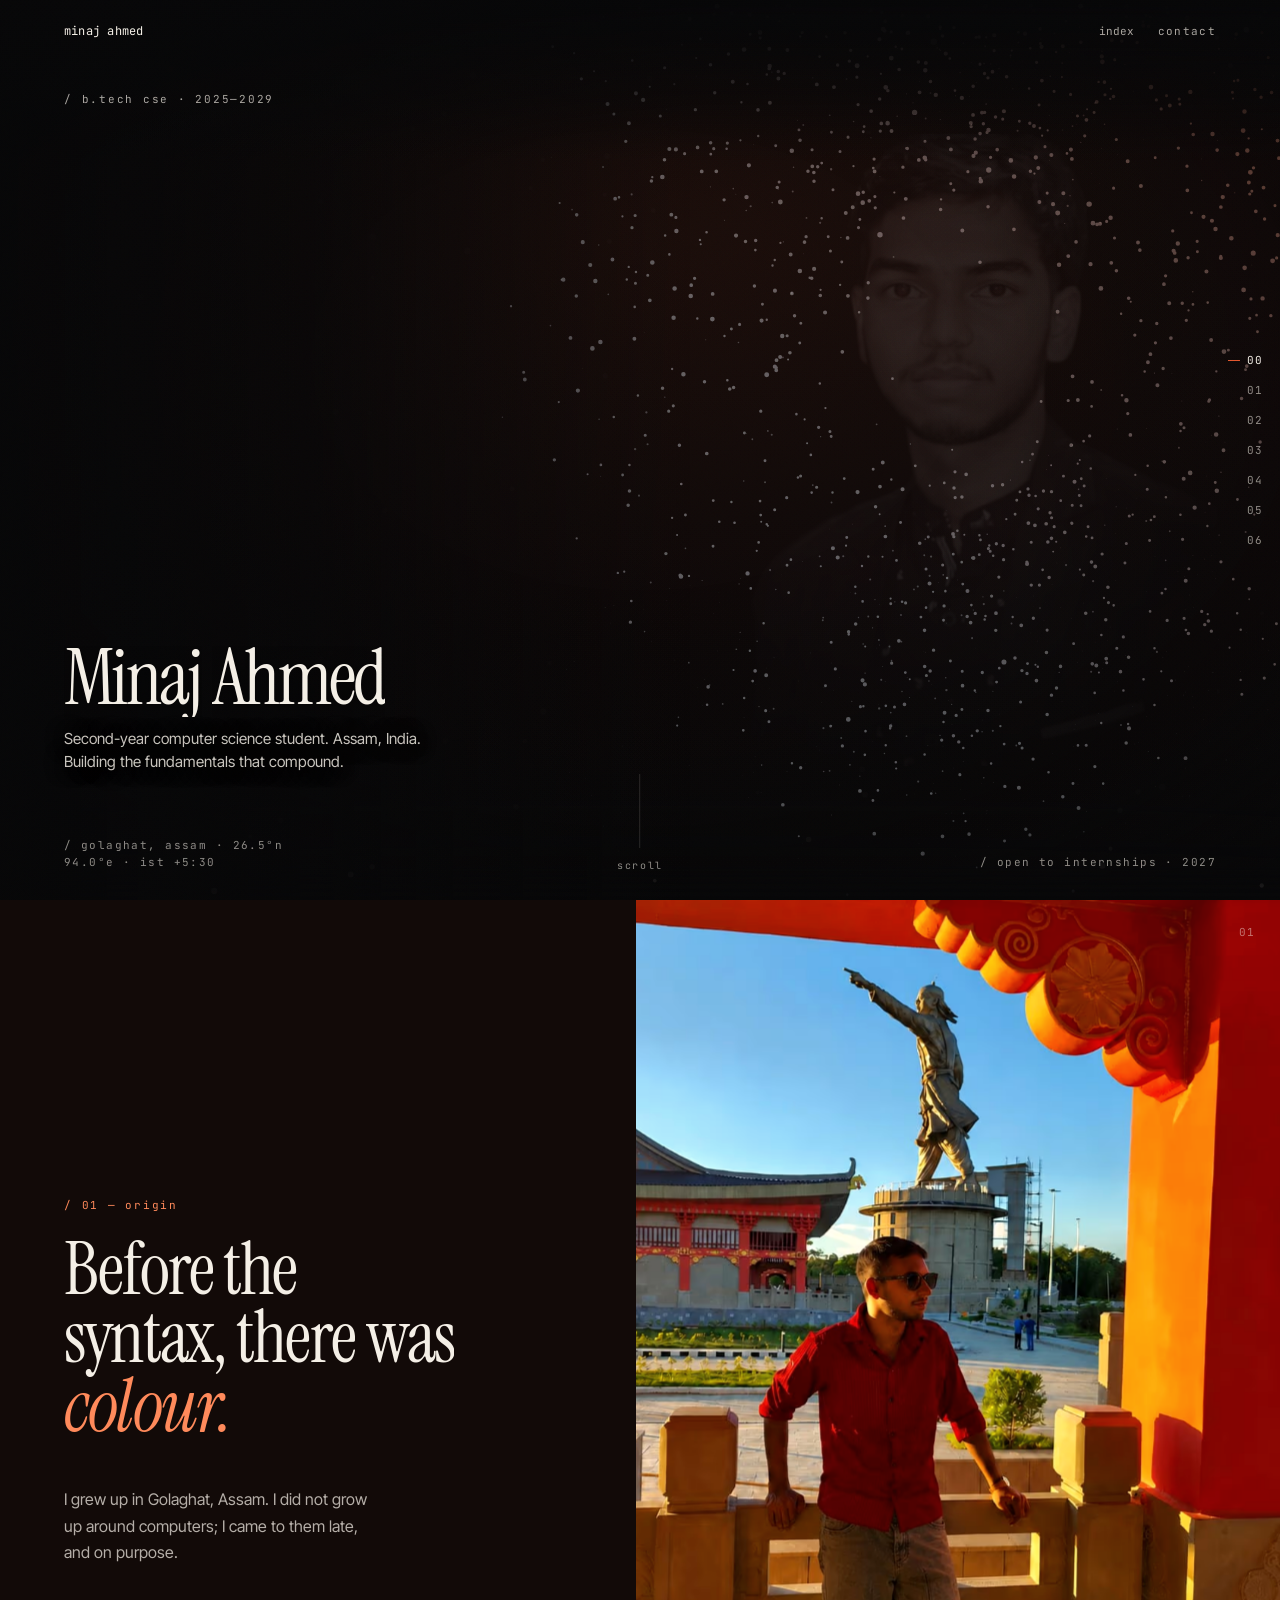
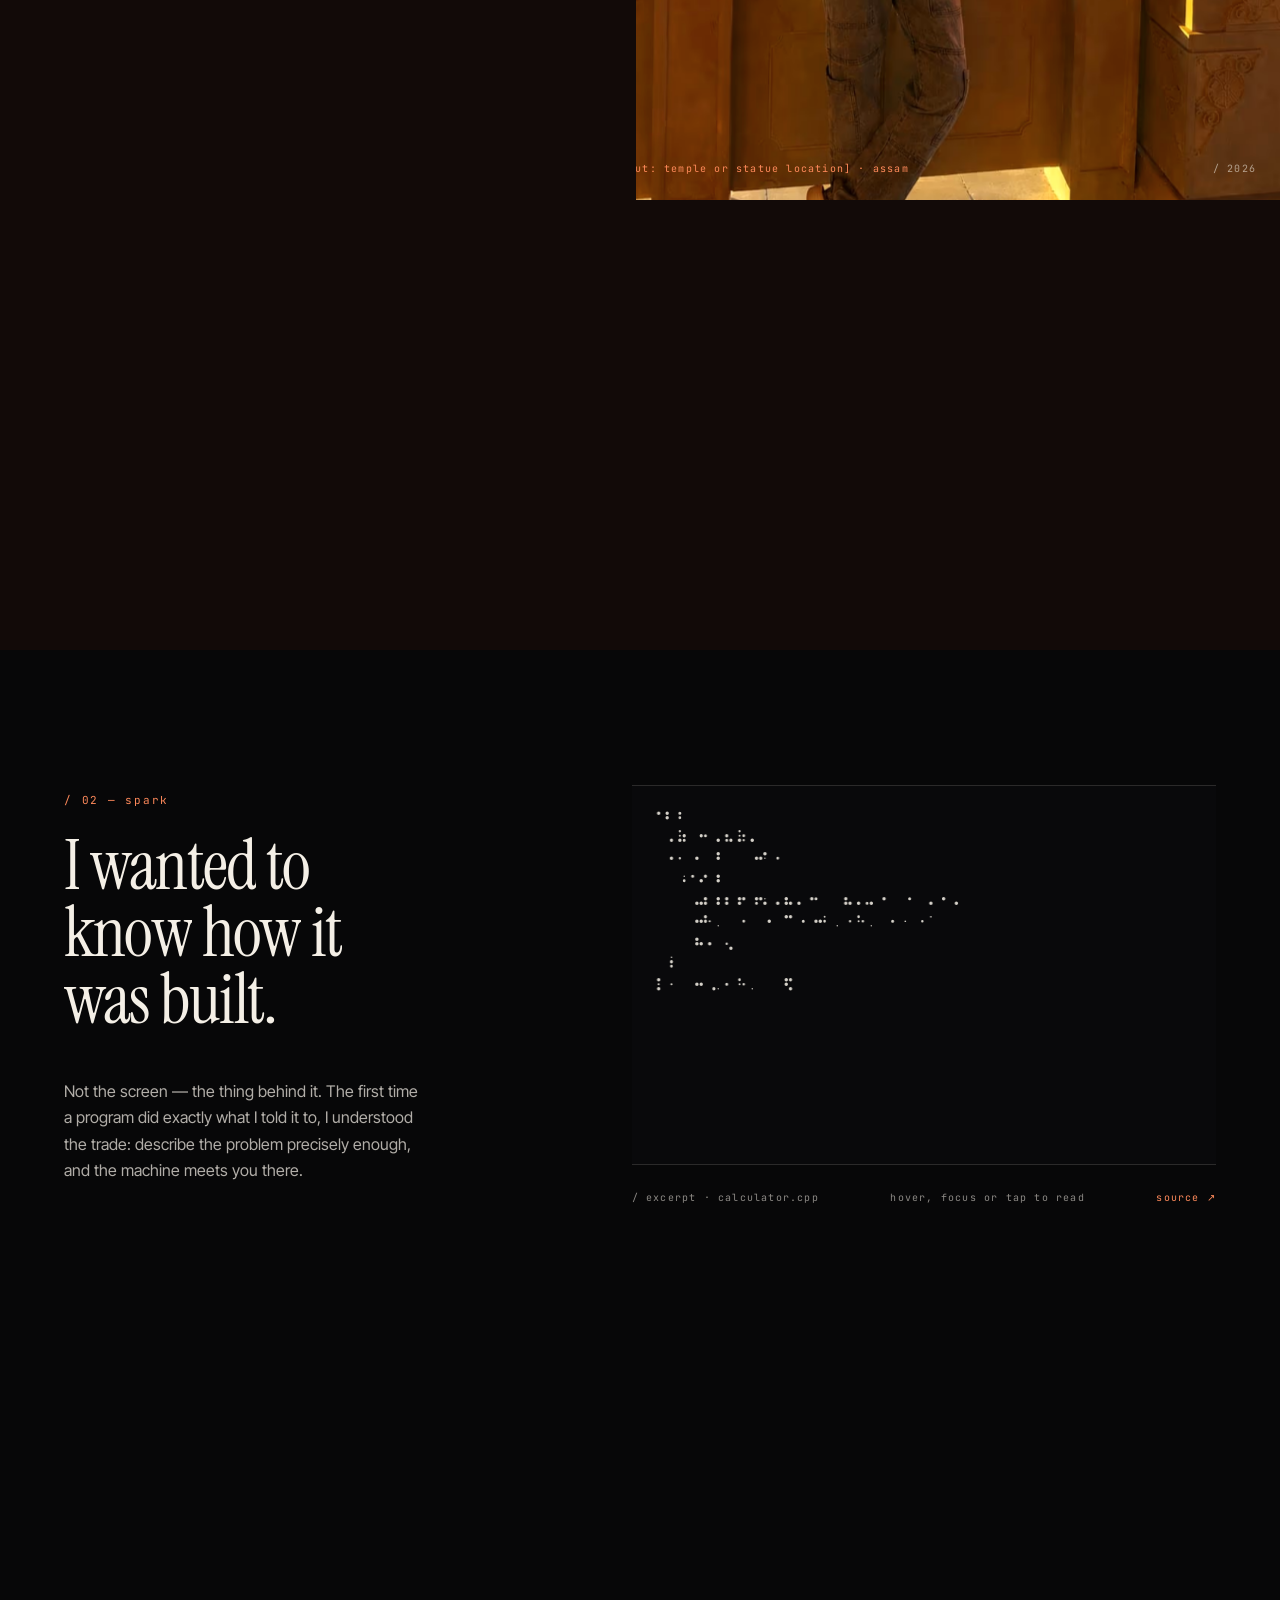
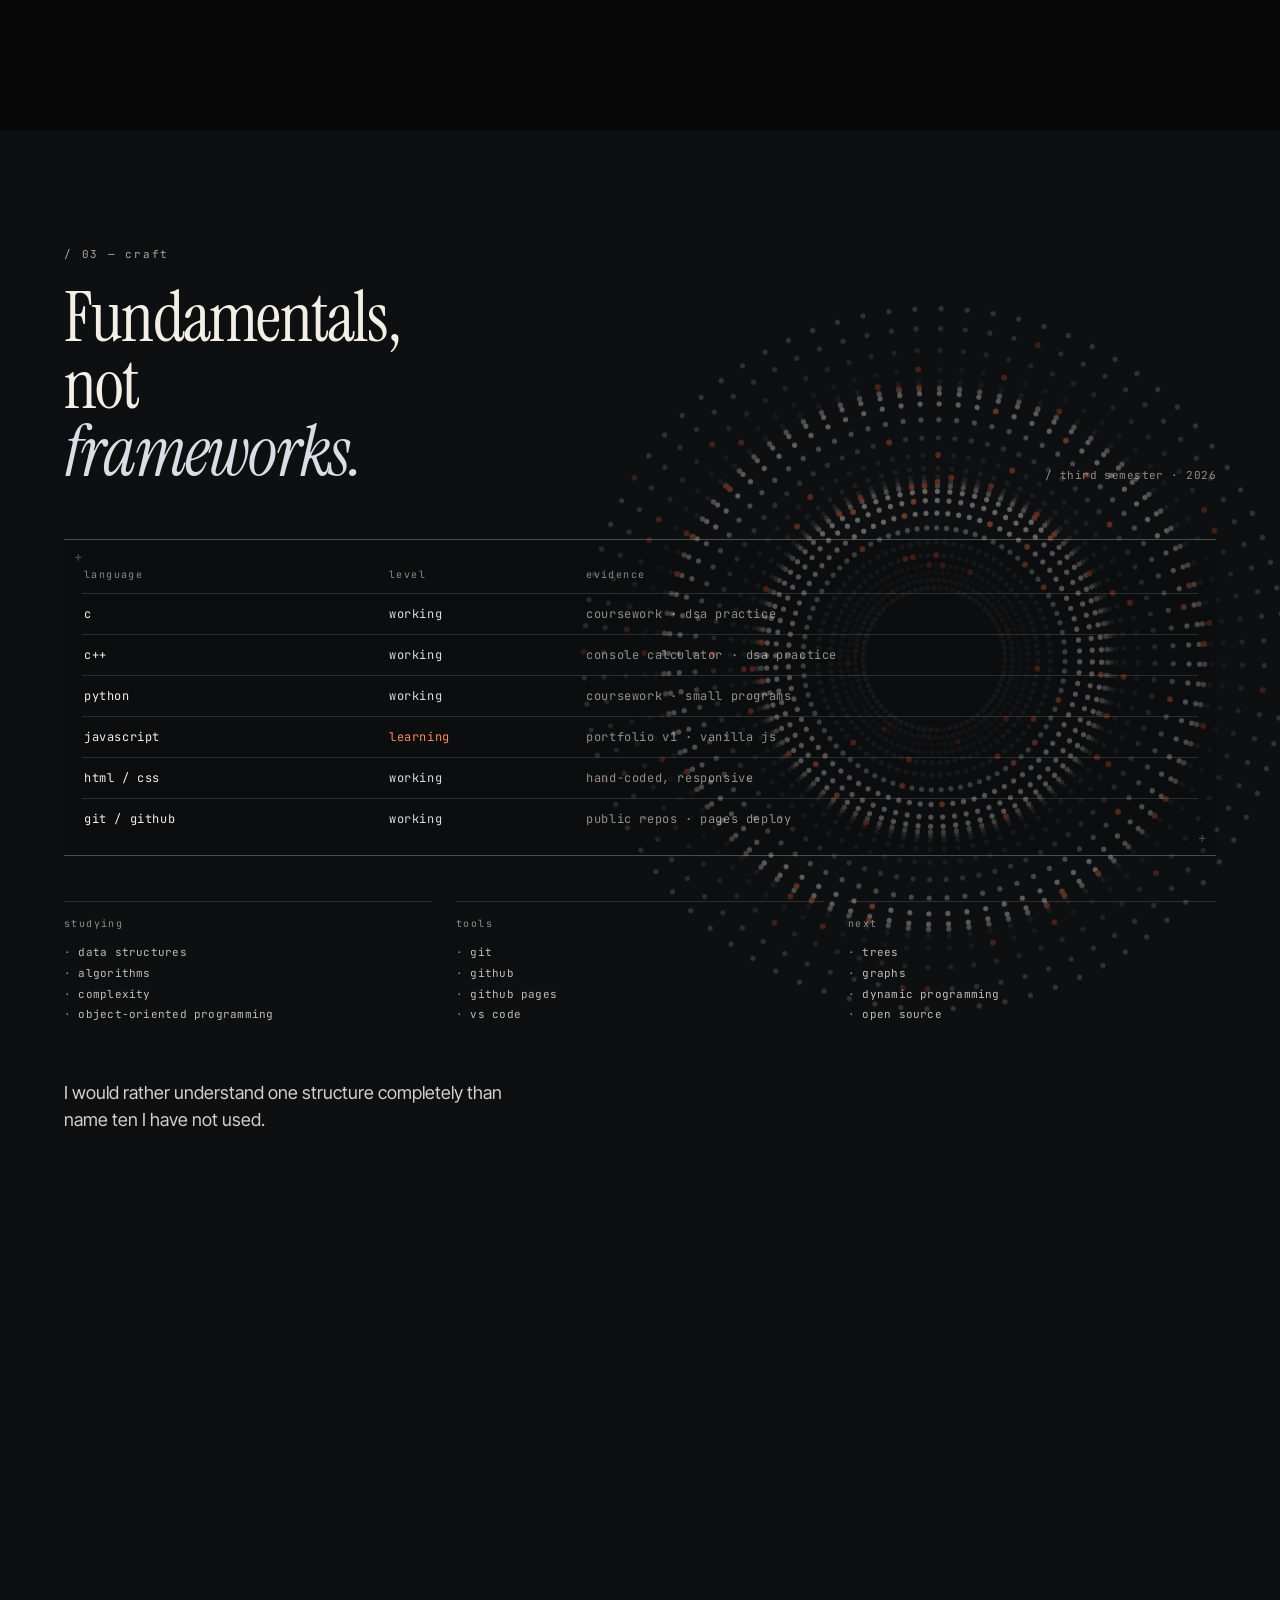
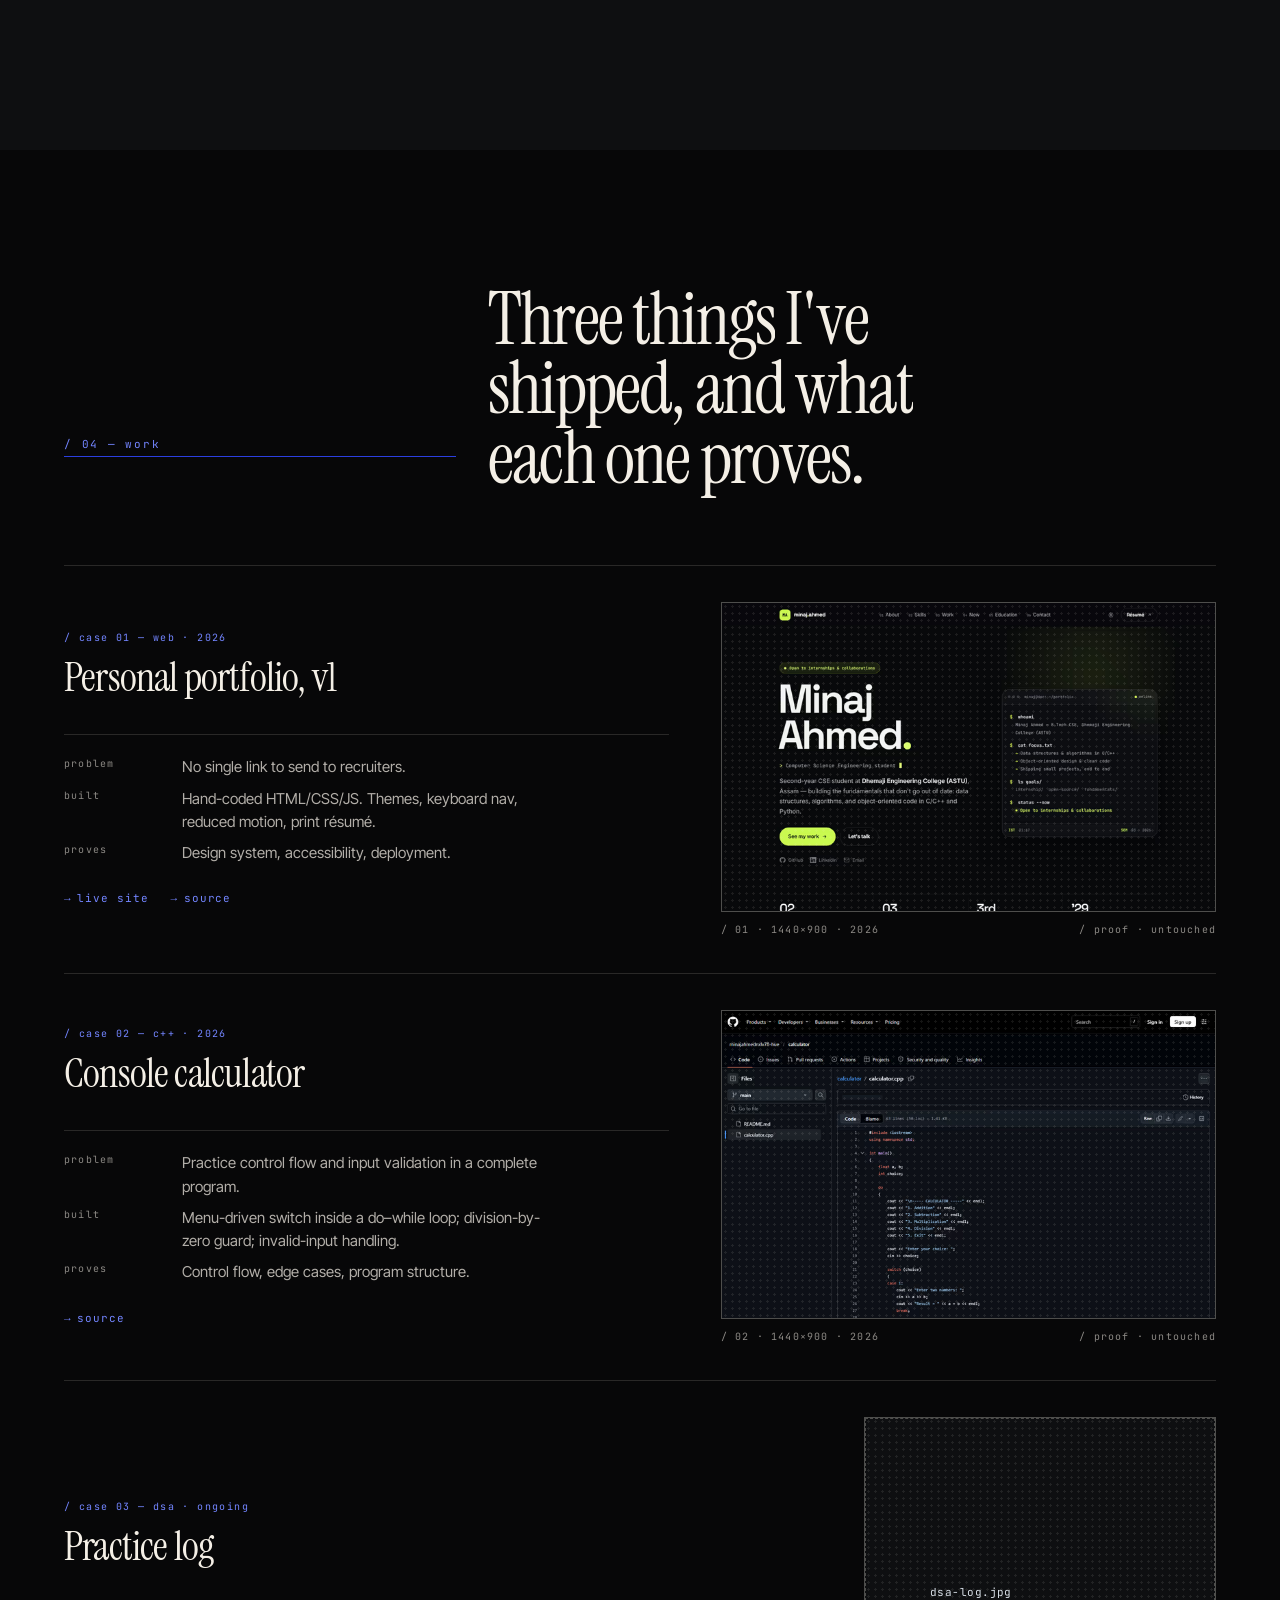
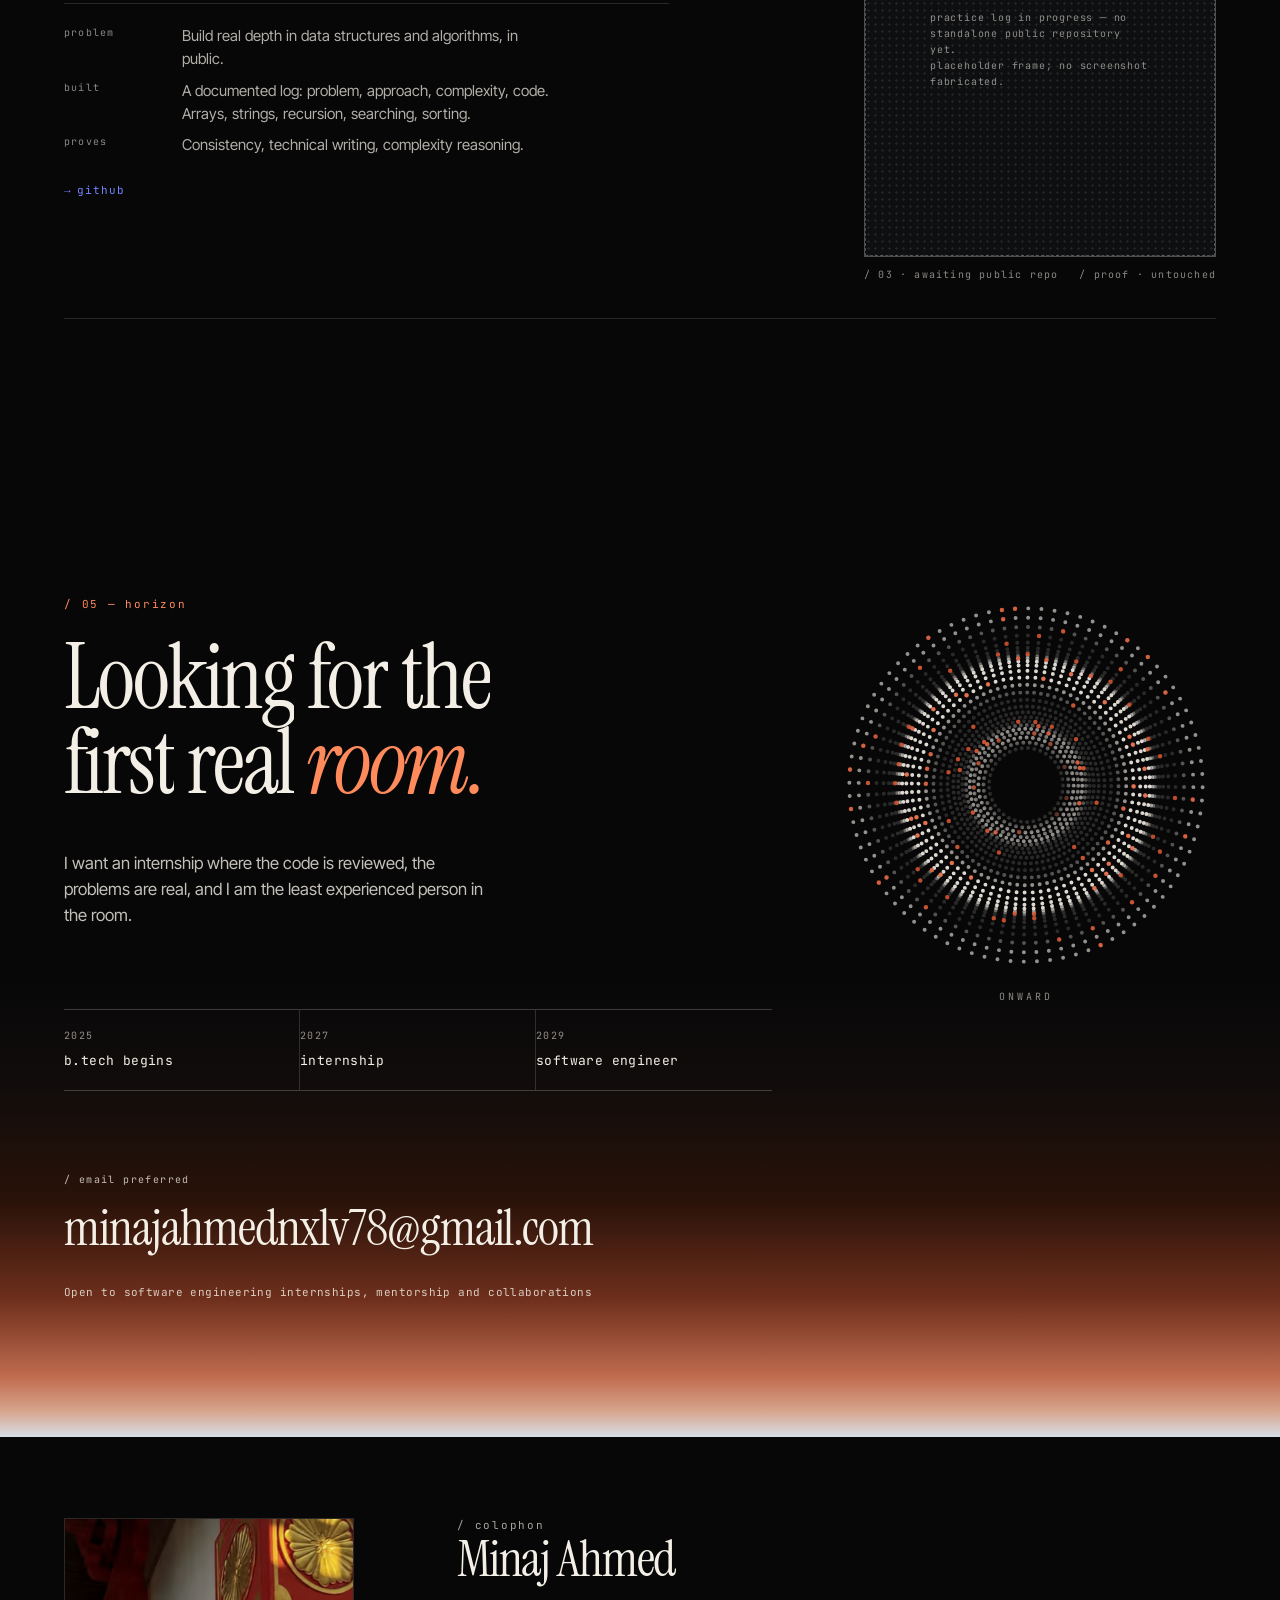
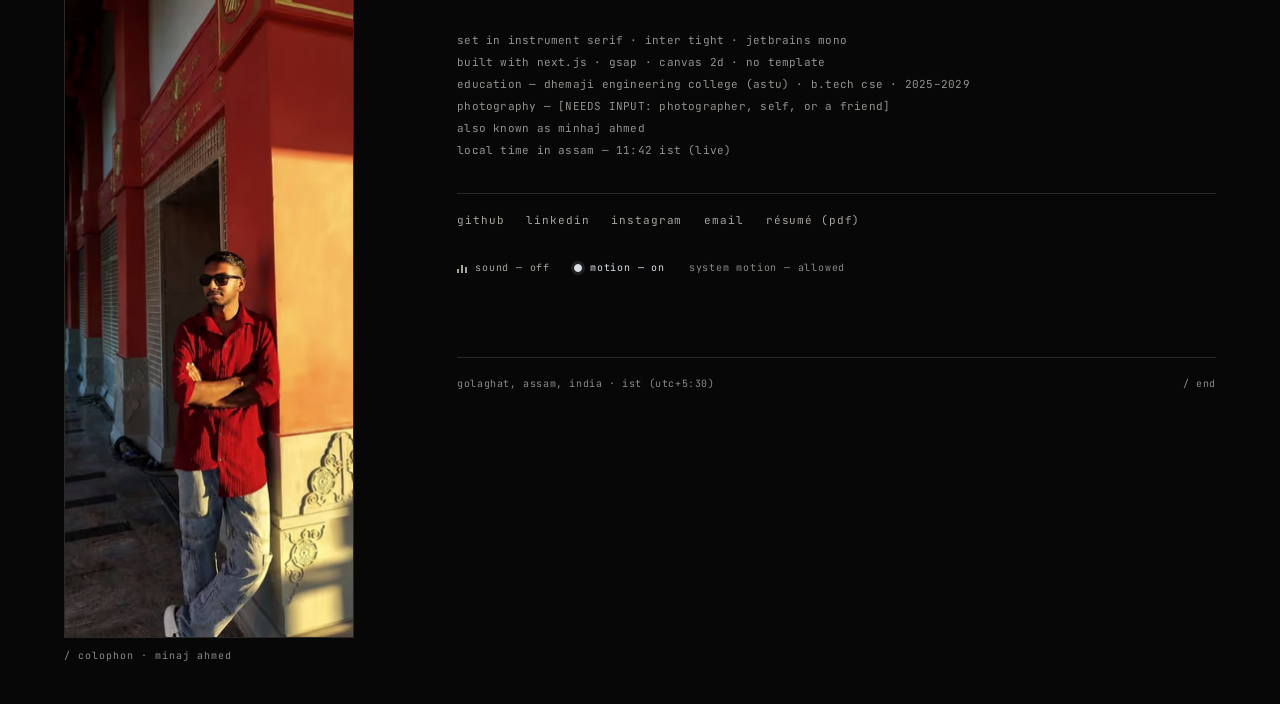
==== commit f86cb703: "Deploy 2026-11-17 01:01" ====
--- a/index.html
+++ b/index.html
@@ -1,4 +1,4 @@
-<!DOCTYPE html><!--RRChDGyVUYW_oQ_8gh7vj--><html lang="en"><head><meta charSet="utf-8"/><meta name="viewport" content="width=device-width, initial-scale=1"/><link rel="stylesheet" href="/_next/static/css/7d227323499acd7b.css" data-precedence="next"/><link rel="preload" as="script" fetchPriority="low" href="/_next/static/chunks/webpack-2bc309fe597aff29.js"/><script src="/_next/static/chunks/4bd1b696-c023c6e3521b1417.js" async=""></script><script src="/_next/static/chunks/255-0e5ac6cd71b0e266.js" async=""></script><script src="/_next/static/chunks/main-app-1ef819b8450698eb.js" async=""></script><script src="/_next/static/chunks/c15bf2b0-23b96f27db3d4449.js" async=""></script><script src="/_next/static/chunks/674-6855b64ee899c7fb.js" async=""></script><script src="/_next/static/chunks/691-0249259bc89ee225.js" async=""></script><script src="/_next/static/chunks/app/layout-f725e5b2596d6ec7.js" async=""></script><script src="/_next/static/chunks/app/page-aa4a75f2d2478bfc.js" async=""></script><link rel="preload" href="/fonts/InstrumentSerif-Regular.woff2" as="font" type="font/woff2" crossorigin=""/><link rel="preload" href="/fonts/InstrumentSerif-Italic.woff2" as="font" type="font/woff2" crossorigin=""/><link rel="preload" href="/assets/portrait/hero-960.jpg" as="image" type="image/jpeg"/><meta name="theme-color" content="#070708"/><meta name="color-scheme" content="dark"/><title>Minaj Ahmed — Computer Science Student, Assam</title><meta name="description" content="Minaj Ahmed is a second-year B.Tech CSE student at Dhemaji Engineering College (ASTU), Assam, building strong foundations in data structures, algorithms and C++."/><meta name="application-name" content="From Ember to Chrome"/><link rel="author" href="https://minajahmednxlv78-hue.github.io/"/><meta name="author" content="Minaj Ahmed"/><meta name="keywords" content="Minaj Ahmed,Minhaj Ahmed,computer science student,Assam,Dhemaji Engineering College,ASTU,C++,data structures,algorithms,portfolio"/><meta name="creator" content="Minaj Ahmed"/><meta name="publisher" content="Minaj Ahmed"/><meta name="robots" content="index, follow"/><meta name="category" content="portfolio"/><link rel="canonical" href="https://minajahmednxlv78-hue.github.io/"/><meta property="og:title" content="Minaj Ahmed — Computer Science Student, Assam"/><meta property="og:description" content="Minaj Ahmed is a second-year B.Tech CSE student at Dhemaji Engineering College (ASTU), Assam, building strong foundations in data structures, algorithms and C++."/><meta property="og:url" content="https://minajahmednxlv78-hue.github.io/"/><meta property="og:site_name" content="Minaj Ahmed"/><meta property="og:locale" content="en_IN"/><meta property="og:image" content="https://minajahmednxlv78-hue.github.io/assets/og.jpg"/><meta property="og:image:width" content="1200"/><meta property="og:image:height" content="630"/><meta property="og:image:alt" content="Minaj Ahmed — from ember to chrome. A halftone portrait and the title in bone type on ink."/><meta property="og:type" content="website"/><meta name="twitter:card" content="summary_large_image"/><meta name="twitter:title" content="Minaj Ahmed — Computer Science Student, Assam"/><meta name="twitter:description" content="Minaj Ahmed is a second-year B.Tech CSE student at Dhemaji Engineering College (ASTU), Assam, building strong foundations in data structures, algorithms and C++."/><meta name="twitter:image" content="https://minajahmednxlv78-hue.github.io/assets/og.jpg"/><link rel="icon" href="/icon.svg?3699fe53bb4ca158" type="image/svg+xml" sizes="any"/><script>try{var m=localStorage.getItem('ember-to-chrome-motion');var r=window.matchMedia('(prefers-reduced-motion: reduce)').matches;document.documentElement.dataset.motion=(m==='off'||(!m&&r))?'off':'on';if(sessionStorage.getItem('ember-to-chrome-visited')==='1'){document.documentElement.dataset.visited='true'}}catch(e){}</script><noscript><style>.preloader{display:none}.signal-portrait::before{opacity:0!important}</style></noscript><script type="application/ld+json">{"@context":"https://schema.org","@type":"Person","name":"Minaj Ahmed","alternateName":"Minhaj Ahmed","jobTitle":"Computer Science Engineering Student","description":"Second-year Computer Science student in Assam building strong foundations in data structures, algorithms and object-oriented programming.","email":"mailto:minajahmednxlv78@gmail.com","url":"https://minajahmednxlv78-hue.github.io/","affiliation":{"@type":"CollegeOrUniversity","name":"Dhemaji Engineering College (ASTU)"},"address":{"@type":"PostalAddress","addressLocality":"Golaghat","addressRegion":"Assam","addressCountry":"IN"},"sameAs":["https://github.com/minajahmednxlv78-hue","https://www.linkedin.com/in/minhaj-ahmed-7282b8321","https://www.instagram.com/_min_haj_08"],"knowsAbout":["Data Structures","Algorithms","Object-Oriented Programming","C","C++","Python","Git","GitHub"]}</script><script src="/_next/static/chunks/polyfills-42372ed130431b0a.js" noModule=""></script></head><body><div hidden=""><!--$--><!--/$--></div><div class="preloader " aria-hidden="true"><canvas class="preloader__canvas"></canvas><span class="preloader__counter">000</span><span class="preloader__word">from ember to chrome</span></div><div class="grain" aria-hidden="true"></div><canvas class="dot-field" aria-hidden="true"></canvas><canvas class="wipe" aria-hidden="true"></canvas><div class="site" id="site"><a class="skip-link" href="#main">Skip to content</a><header class="topbar " aria-label="Site header"><div class="topbar__inner"><a class="topbar__name" href="#overture" aria-label="Minaj Ahmed, back to top">minaj ahmed</a><nav class="topbar__right" aria-label="Primary"><button type="button" class="topbar__link" aria-haspopup="dialog" aria-expanded="false" aria-controls="index-overlay">index</button><a class="topbar__link" href="#horizon">contact</a></nav></div></header><nav class="rail" aria-label="Chapter navigation"><a class="rail__link is-active" href="#overture" aria-current="location" aria-label="Chapter 00, Overture">00</a><a class="rail__link " href="#origin" aria-label="Chapter 01, Origin">01</a><a class="rail__link " href="#spark" aria-label="Chapter 02, Spark">02</a><a class="rail__link " href="#craft" aria-label="Chapter 03, Craft">03</a><a class="rail__link " href="#work" aria-label="Chapter 04, Work">04</a><a class="rail__link " href="#horizon" aria-label="Chapter 05, Horizon">05</a><a class="rail__link " href="#colophon" aria-label="Chapter 06, Colophon">06</a></nav><main id="main" tabindex="-1"><section id="overture" class="overture" data-chapter="overture" aria-labelledby="overture-title"><div class="overture__photo"><div class="signal-portrait"><picture><source type="image/avif" srcSet="/assets/portrait/hero-540.avif 540w, /assets/portrait/hero-960.avif 960w" sizes="(max-width: 767px) 78vw, (max-width: 1099px) 48vw, 44vw"/><source type="image/webp" srcSet="/assets/portrait/hero-540.webp 540w, /assets/portrait/hero-960.webp 960w" sizes="(max-width: 767px) 78vw, (max-width: 1099px) 48vw, 44vw"/><img class="signal-portrait__photo" src="/assets/portrait/hero-960.jpg" alt="Portrait of Minaj Ahmed." width="960" height="960" loading="eager" decoding="async" fetchPriority="high" style="object-position:50% 4%"/></picture><canvas class="signal-portrait__canvas" aria-hidden="true"></canvas></div></div><div class="overture__scrim" aria-hidden="true"></div><div class="overture__stage shell"><div class="overture__label"><p class="label">/ b.tech cse · 2025—2029</p></div><div class="overture__main"><h1 id="overture-title" class="split overture__name"><span><span class="w-mask"><span class="w-inner">Minaj</span></span> </span><span><span class="w-mask"><span class="w-inner">Ahmed</span></span></span></h1><p class="overture__subline">Second-year computer science student. Assam, India. Building the fundamentals that compound.</p></div></div><div class="overture__meta" aria-label="Location and availability"><span>/ golaghat, assam · 26.5°n 94.0°e · ist +5:30</span><span>/ open to internships · 2027</span></div><div class="scroll-cue" aria-hidden="true"><span class="scroll-cue__track"><span class="scroll-cue__fill"></span></span><span>scroll</span></div></section><section id="origin" class="origin" data-chapter="origin" aria-labelledby="origin-title"><div class="origin__track"><div class="origin__stage"><div class="origin__copy"><p class="label label--accent">/ 01 — origin</p><h2 id="origin-title" class="split origin__head"><span><span class="w-mask"><span class="w-inner">Before</span></span> </span><span><span class="w-mask"><span class="w-inner">the</span></span> </span><span><span class="w-mask"><span class="w-inner">syntax,</span></span> </span><span><span class="w-mask"><span class="w-inner">there</span></span> </span><span><span class="w-mask"><span class="w-inner">was</span></span> </span><span><span class="w-mask"><span class="w-inner"><em>colour.</em></span></span></span></h2><p class="origin__body">I grew up in Golaghat, Assam. I did not grow up around computers; I came to them late, and on purpose.</p></div><div class="origin__media"><picture><source type="image/avif" srcSet="/assets/temple/origin-720.avif 720w, /assets/temple/origin-1086.avif 1086w" sizes="(max-width: 767px) 100vw, 58vw"/><source type="image/webp" srcSet="/assets/temple/origin-720.webp 720w, /assets/temple/origin-1086.webp 1086w" sizes="(max-width: 767px) 100vw, 58vw"/><img class="origin__photo" src="/assets/temple/origin-1086.jpg" width="1086" height="1448" alt="Minaj Ahmed leaning on a stone balustrade beneath a bright orange temple gateway, with a tall statue behind him." loading="lazy" decoding="async"/></picture><div class="origin__caption"><span class="needs">/ [NEEDS INPUT: temple or statue location] · assam</span><span aria-hidden="true">/ 2026</span></div><span class="origin__index" aria-hidden="true">01</span></div></div></div></section><section id="spark" class="spark chapter" data-chapter="spark" aria-labelledby="spark-title"><div class="shell"><div class="spark__grid"><div><p class="label label--accent">/ 02 — spark</p><h2 id="spark-title" class="split spark__headline"><span><span class="w-mask"><span class="w-inner">I</span></span> </span><span><span class="w-mask"><span class="w-inner">wanted</span></span> </span><span><span class="w-mask"><span class="w-inner">to</span></span> </span><span><span class="w-mask"><span class="w-inner">know</span></span> </span><span><span class="w-mask"><span class="w-inner">how</span></span> </span><span><span class="w-mask"><span class="w-inner">it</span></span> </span><span><span class="w-mask"><span class="w-inner">was</span></span> </span><span><span class="w-mask"><span class="w-inner">built.</span></span></span></h2><p class="reveal spark__body">Not the screen — the thing behind it. The first time a program did exactly what I told it to, I understood the trade: describe the problem precisely enough, and the machine meets you there.</p></div><div class="reveal dotcode-shell"><div class="dotcode " tabindex="0" role="group" aria-label="Calculator code excerpt. Focus or tap to read."><div class="dotcode__frame"><canvas class="dotcode__canvas" aria-hidden="true"></canvas><div class="dotcode__text"><pre>do {
+<!DOCTYPE html><!--oacx_sVXirm_6LJpntjsz--><html lang="en"><head><meta charSet="utf-8"/><meta name="viewport" content="width=device-width, initial-scale=1"/><link rel="stylesheet" href="/_next/static/css/016a61f3962c7ec2.css" data-precedence="next"/><link rel="preload" as="script" fetchPriority="low" href="/_next/static/chunks/webpack-2bc309fe597aff29.js"/><script src="/_next/static/chunks/4bd1b696-c023c6e3521b1417.js" async=""></script><script src="/_next/static/chunks/255-0e5ac6cd71b0e266.js" async=""></script><script src="/_next/static/chunks/main-app-1ef819b8450698eb.js" async=""></script><script src="/_next/static/chunks/c15bf2b0-23b96f27db3d4449.js" async=""></script><script src="/_next/static/chunks/674-6855b64ee899c7fb.js" async=""></script><script src="/_next/static/chunks/691-0249259bc89ee225.js" async=""></script><script src="/_next/static/chunks/app/layout-f725e5b2596d6ec7.js" async=""></script><script src="/_next/static/chunks/app/page-baa06d659c276e2b.js" async=""></script><link rel="preload" href="/fonts/InstrumentSerif-Regular.woff2" as="font" type="font/woff2" crossorigin=""/><link rel="preload" href="/fonts/InstrumentSerif-Italic.woff2" as="font" type="font/woff2" crossorigin=""/><link rel="preload" href="/assets/portrait/hero-960.jpg" as="image" type="image/jpeg"/><meta name="theme-color" content="#070708"/><meta name="color-scheme" content="dark"/><title>Minaj Ahmed — Computer Science Student, Assam</title><meta name="description" content="Minaj Ahmed is a second-year B.Tech CSE student at Dhemaji Engineering College (ASTU), Assam, building strong foundations in data structures, algorithms and C++."/><meta name="application-name" content="From Ember to Chrome"/><link rel="author" href="https://minajahmednxlv78-hue.github.io/"/><meta name="author" content="Minaj Ahmed"/><meta name="keywords" content="Minaj Ahmed,Minhaj Ahmed,computer science student,Assam,Dhemaji Engineering College,ASTU,C++,data structures,algorithms,portfolio"/><meta name="creator" content="Minaj Ahmed"/><meta name="publisher" content="Minaj Ahmed"/><meta name="robots" content="index, follow"/><meta name="category" content="portfolio"/><link rel="canonical" href="https://minajahmednxlv78-hue.github.io/"/><meta property="og:title" content="Minaj Ahmed — Computer Science Student, Assam"/><meta property="og:description" content="Minaj Ahmed is a second-year B.Tech CSE student at Dhemaji Engineering College (ASTU), Assam, building strong foundations in data structures, algorithms and C++."/><meta property="og:url" content="https://minajahmednxlv78-hue.github.io/"/><meta property="og:site_name" content="Minaj Ahmed"/><meta property="og:locale" content="en_IN"/><meta property="og:image" content="https://minajahmednxlv78-hue.github.io/assets/og.jpg"/><meta property="og:image:width" content="1200"/><meta property="og:image:height" content="630"/><meta property="og:image:alt" content="Minaj Ahmed — from ember to chrome. A halftone portrait and the title in bone type on ink."/><meta property="og:type" content="website"/><meta name="twitter:card" content="summary_large_image"/><meta name="twitter:title" content="Minaj Ahmed — Computer Science Student, Assam"/><meta name="twitter:description" content="Minaj Ahmed is a second-year B.Tech CSE student at Dhemaji Engineering College (ASTU), Assam, building strong foundations in data structures, algorithms and C++."/><meta name="twitter:image" content="https://minajahmednxlv78-hue.github.io/assets/og.jpg"/><link rel="icon" href="/icon.svg?3699fe53bb4ca158" type="image/svg+xml" sizes="any"/><script>try{var m=localStorage.getItem('ember-to-chrome-motion');var r=window.matchMedia('(prefers-reduced-motion: reduce)').matches;document.documentElement.dataset.motion=(m==='off'||(!m&&r))?'off':'on';if(sessionStorage.getItem('ember-to-chrome-visited')==='1'){document.documentElement.dataset.visited='true'}}catch(e){}</script><noscript><style>.preloader{display:none}.signal-portrait::before{opacity:0!important}</style></noscript><script type="application/ld+json">{"@context":"https://schema.org","@type":"Person","name":"Minaj Ahmed","alternateName":"Minhaj Ahmed","jobTitle":"Computer Science Engineering Student","description":"Second-year Computer Science student in Assam building strong foundations in data structures, algorithms and object-oriented programming.","email":"mailto:minajahmednxlv78@gmail.com","url":"https://minajahmednxlv78-hue.github.io/","affiliation":{"@type":"CollegeOrUniversity","name":"Dhemaji Engineering College (ASTU)"},"address":{"@type":"PostalAddress","addressLocality":"Golaghat","addressRegion":"Assam","addressCountry":"IN"},"sameAs":["https://github.com/minajahmednxlv78-hue","https://www.linkedin.com/in/minhaj-ahmed-7282b8321","https://www.instagram.com/_min_haj_08"],"knowsAbout":["Data Structures","Algorithms","Object-Oriented Programming","C","C++","Python","Git","GitHub"]}</script><script src="/_next/static/chunks/polyfills-42372ed130431b0a.js" noModule=""></script></head><body><div hidden=""><!--$--><!--/$--></div><div class="preloader " aria-hidden="true"><canvas class="preloader__canvas"></canvas><span class="preloader__counter">000</span><span class="preloader__word">from ember to chrome</span></div><div class="grain" aria-hidden="true"></div><canvas class="dot-field" aria-hidden="true"></canvas><canvas class="wipe" aria-hidden="true"></canvas><div class="site" id="site"><a class="skip-link" href="#main">Skip to content</a><header class="topbar " aria-label="Site header"><div class="topbar__inner"><a class="topbar__name" href="#overture" aria-label="Minaj Ahmed, back to top">minaj ahmed</a><nav class="topbar__right" aria-label="Primary"><button type="button" class="topbar__link" aria-haspopup="dialog" aria-expanded="false" aria-controls="index-overlay">index</button><a class="topbar__link" href="#horizon">contact</a></nav></div></header><nav class="rail" aria-label="Chapter navigation"><a class="rail__link is-active" href="#overture" aria-current="location" aria-label="Chapter 00, Overture">00</a><a class="rail__link " href="#origin" aria-label="Chapter 01, Origin">01</a><a class="rail__link " href="#spark" aria-label="Chapter 02, Spark">02</a><a class="rail__link " href="#craft" aria-label="Chapter 03, Craft">03</a><a class="rail__link " href="#work" aria-label="Chapter 04, Work">04</a><a class="rail__link " href="#horizon" aria-label="Chapter 05, Horizon">05</a><a class="rail__link " href="#colophon" aria-label="Chapter 06, Colophon">06</a></nav><main id="main" tabindex="-1"><section id="overture" class="overture" data-chapter="overture" aria-labelledby="overture-title"><div class="overture__photo"><div class="signal-portrait"><picture><source type="image/avif" srcSet="/assets/portrait/hero-540.avif 540w, /assets/portrait/hero-960.avif 960w" sizes="(max-width: 767px) 76vw, (max-width: 960px) 52vw, 36vw"/><source type="image/webp" srcSet="/assets/portrait/hero-540.webp 540w, /assets/portrait/hero-960.webp 960w" sizes="(max-width: 767px) 76vw, (max-width: 960px) 52vw, 36vw"/><img class="signal-portrait__photo" src="/assets/portrait/hero-960.jpg" alt="Portrait of Minaj Ahmed." width="960" height="960" loading="eager" decoding="async" fetchPriority="high" style="object-position:50% 4%"/></picture><canvas class="signal-portrait__canvas" aria-hidden="true"></canvas></div></div><div class="overture__scrim" aria-hidden="true"></div><div class="overture__stage shell"><div class="overture__label"><p class="label">/ b.tech cse · 2025—2029</p></div><div class="overture__main"><h1 id="overture-title" class="split overture__name"><span><span class="w-mask"><span class="w-inner">Minaj</span></span> </span><span><span class="w-mask"><span class="w-inner">Ahmed</span></span></span></h1><p class="overture__subline">Second-year computer science student. Assam, India. Building the fundamentals that compound.</p></div></div><div class="overture__meta" aria-label="Location and availability"><span>/ golaghat, assam · 26.5°n 94.0°e · ist +5:30</span><span>/ open to internships · 2027</span></div><div class="scroll-cue" aria-hidden="true"><span class="scroll-cue__track"><span class="scroll-cue__fill"></span></span><span>scroll</span></div></section><section id="origin" class="origin" data-chapter="origin" aria-labelledby="origin-title"><div class="origin__track"><div class="origin__stage"><div class="origin__copy"><p class="label label--accent">/ 01 — origin</p><h2 id="origin-title" class="split origin__head"><span><span class="w-mask"><span class="w-inner">Before</span></span> </span><span><span class="w-mask"><span class="w-inner">the</span></span> </span><span><span class="w-mask"><span class="w-inner">syntax,</span></span> </span><span><span class="w-mask"><span class="w-inner">there</span></span> </span><span><span class="w-mask"><span class="w-inner">was</span></span> </span><span><span class="w-mask"><span class="w-inner"><em>colour.</em></span></span></span></h2><p class="origin__body">I grew up in Golaghat, Assam. I did not grow up around computers; I came to them late, and on purpose.</p></div><div class="origin__media"><picture><source type="image/avif" srcSet="/assets/temple/origin-720.avif 720w, /assets/temple/origin-1086.avif 1086w" sizes="(max-width: 767px) 100vw, 58vw"/><source type="image/webp" srcSet="/assets/temple/origin-720.webp 720w, /assets/temple/origin-1086.webp 1086w" sizes="(max-width: 767px) 100vw, 58vw"/><img class="origin__photo" src="/assets/temple/origin-1086.jpg" width="1086" height="1448" alt="Minaj Ahmed leaning on a stone balustrade beneath a bright orange temple gateway, with a tall statue behind him." loading="lazy" decoding="async"/></picture><div class="origin__caption"><span class="needs">/ [NEEDS INPUT: temple or statue location] · assam</span><span aria-hidden="true">/ 2026</span></div><span class="origin__index" aria-hidden="true">01</span></div></div></div></section><section id="spark" class="spark chapter" data-chapter="spark" aria-labelledby="spark-title"><div class="shell"><div class="spark__grid"><div><p class="label label--accent">/ 02 — spark</p><h2 id="spark-title" class="split spark__headline"><span><span class="w-mask"><span class="w-inner">I</span></span> </span><span><span class="w-mask"><span class="w-inner">wanted</span></span> </span><span><span class="w-mask"><span class="w-inner">to</span></span> </span><span><span class="w-mask"><span class="w-inner">know</span></span> </span><span><span class="w-mask"><span class="w-inner">how</span></span> </span><span><span class="w-mask"><span class="w-inner">it</span></span> </span><span><span class="w-mask"><span class="w-inner">was</span></span> </span><span><span class="w-mask"><span class="w-inner">built.</span></span></span></h2><p class="reveal spark__body">Not the screen — the thing behind it. The first time a program did exactly what I told it to, I understood the trade: describe the problem precisely enough, and the machine meets you there.</p></div><div class="reveal dotcode-shell"><div class="dotcode " tabindex="0" role="group" aria-label="Calculator code excerpt. Focus or tap to read."><div class="dotcode__frame"><canvas class="dotcode__canvas" aria-hidden="true"></canvas><div class="dotcode__text"><pre>do {
   cin &gt;&gt; choice;
   switch (choice) {
     case 4:
@@ -6,4 +6,4 @@
       else cout &lt;&lt; &quot;Cannot divide by zero&quot;;
       break;
   }
-} while (choice != 5);</pre></div></div></div><div class="dotcode__meta"><span>/ excerpt · calculator.cpp</span><span>hover, focus or tap to read</span><a href="https://github.com/minajahmednxlv78-hue/calculator" target="_blank" rel="noopener noreferrer">source ↗</a></div></div></div></div></section><section id="craft" class="craft" data-chapter="craft" aria-labelledby="craft-title"><div class="craft__track"><div class="craft__stage"><div class="craft__field" aria-hidden="true"></div><div class="craft__content shell"><div class="craft__top"><div><p class="label">/ 03 — craft</p><h2 id="craft-title" class="split craft__headline"><span><span class="w-mask"><span class="w-inner">Fundamentals,</span></span> </span><span><span class="w-mask"><span class="w-inner">not</span></span> </span><span><span class="w-mask"><span class="w-inner"><em>frameworks.</em></span></span></span></h2></div><p class="craft__note">/ third semester · 2026</p></div><div class="reveal spec ticked"><div class="spec__row spec__row--head"><span>LANGUAGE</span><span>LEVEL</span><span>EVIDENCE</span></div><div class="spec__row"><span>c</span><span class="spec__level">working</span><span class="spec__evidence">coursework · dsa practice</span></div><div class="spec__row"><span>c++</span><span class="spec__level">working</span><span class="spec__evidence">console calculator · dsa practice</span></div><div class="spec__row"><span>python</span><span class="spec__level">working</span><span class="spec__evidence">coursework · small programs</span></div><div class="spec__row"><span>javascript</span><span class="spec__level spec__level--learning">learning</span><span class="spec__evidence">portfolio v1 · vanilla js</span></div><div class="spec__row"><span>html / css</span><span class="spec__level">working</span><span class="spec__evidence">hand-coded, responsive</span></div><div class="spec__row"><span>git / github</span><span class="spec__level">working</span><span class="spec__evidence">public repos · pages deploy</span></div></div><div class="craft__cols"><dl class="reveal craft__col"><dt>studying</dt><dd><span>data structures</span><span>algorithms</span><span>complexity</span><span>object-oriented programming</span></dd></dl><dl class="reveal craft__col"><dt>tools</dt><dd><span>git</span><span>github</span><span>github pages</span><span>vs code</span></dd></dl><dl class="reveal craft__col"><dt>next</dt><dd><span>trees</span><span>graphs</span><span>dynamic programming</span><span>open source</span></dd></dl></div><p class="reveal craft__closing">I would rather understand one structure completely than name ten I have not used.</p></div></div></div></section><section id="work" class="work chapter" data-chapter="work" aria-labelledby="work-title"><div class="shell"><div class="work__head"><div><p class="label label--accent">/ 04 — work</p><div class="work__rule" aria-hidden="true"></div></div><h2 id="work-title" class="split work__headline"><span><span class="w-mask"><span class="w-inner">Three</span></span> </span><span><span class="w-mask"><span class="w-inner">things</span></span> </span><span><span class="w-mask"><span class="w-inner">I&#x27;ve</span></span> </span><span><span class="w-mask"><span class="w-inner">shipped,</span></span> </span><span><span class="w-mask"><span class="w-inner">and</span></span> </span><span><span class="w-mask"><span class="w-inner">what</span></span> </span><span><span class="w-mask"><span class="w-inner">each</span></span> </span><span><span class="w-mask"><span class="w-inner">one</span></span> </span><span><span class="w-mask"><span class="w-inner">proves.</span></span></span></h2></div><article class="dossier " aria-labelledby="case-01"><div class="dossier__content"><p class="dossier__kicker">/ case 01 — web · 2026</p><h3 class="dossier__title" id="case-01">Personal portfolio, v1</h3><dl class="dossier__facts"><dt>Problem</dt><dd>No single link to send to recruiters.</dd><dt>Built</dt><dd>Hand-coded HTML/CSS/JS. Themes, keyboard nav, reduced motion, print résumé.</dd><dt>Proves</dt><dd>Design system, accessibility, deployment.</dd></dl><div class="dossier__links"><a class="dossier__link" href="https://minajahmednxlv78-hue.github.io/Minaj-Ahmed.github.io/" target="_blank" rel="noopener noreferrer"><span aria-hidden="true">→</span> <!-- -->live site</a><a class="dossier__link" href="https://github.com/minajahmednxlv78-hue/Minaj-Ahmed.github.io" target="_blank" rel="noopener noreferrer"><span aria-hidden="true">→</span> <!-- -->source</a></div></div><div class="dossier__media"><div class="dossier__frame" style="aspect-ratio:16 / 10"><picture><source type="image/avif" srcSet="/assets/work/portfolio-desktop-720.avif 720w, /assets/work/portfolio-desktop-1440.avif 1440w" sizes="(max-width: 767px) 100vw, 45vw"/><source type="image/webp" srcSet="/assets/work/portfolio-desktop-720.webp 720w, /assets/work/portfolio-desktop-1440.webp 1440w" sizes="(max-width: 767px) 100vw, 45vw"/><img src="/assets/work/portfolio-desktop-1440.jpg" alt="Screenshot of Minaj Ahmed&#x27;s first portfolio site: a dark page with a large white name and a terminal panel." width="1440" height="900" loading="lazy" decoding="async"/></picture></div><div class="dossier__caption"><span>/ 01 · 1440×900 · 2026</span><span>/ proof · untouched</span></div></div></article><article class="dossier " aria-labelledby="case-02"><div class="dossier__content"><p class="dossier__kicker">/ case 02 — c++ · 2026</p><h3 class="dossier__title" id="case-02">Console calculator</h3><dl class="dossier__facts"><dt>Problem</dt><dd>Practice control flow and input validation in a complete program.</dd><dt>Built</dt><dd>Menu-driven switch inside a do–while loop; division-by-zero guard; invalid-input handling.</dd><dt>Proves</dt><dd>Control flow, edge cases, program structure.</dd></dl><div class="dossier__links"><a class="dossier__link" href="https://github.com/minajahmednxlv78-hue/calculator" target="_blank" rel="noopener noreferrer"><span aria-hidden="true">→</span> <!-- -->source</a></div></div><div class="dossier__media"><div class="dossier__frame" style="aspect-ratio:16 / 10"><picture><source type="image/avif" srcSet="/assets/work/calculator-720.avif 720w, /assets/work/calculator-1440.avif 1440w" sizes="(max-width: 767px) 100vw, 45vw"/><source type="image/webp" srcSet="/assets/work/calculator-720.webp 720w, /assets/work/calculator-1440.webp 1440w" sizes="(max-width: 767px) 100vw, 45vw"/><img src="/assets/work/calculator-1440.jpg" alt="Screenshot of the calculator.cpp source file on GitHub, showing the do-while loop and switch menu." width="1440" height="900" loading="lazy" decoding="async"/></picture></div><div class="dossier__caption"><span>/ 02 · 1440×900 · 2026</span><span>/ proof · untouched</span></div></div></article><article class="dossier dossier--placeholder" aria-labelledby="case-03"><div class="dossier__content"><p class="dossier__kicker">/ case 03 — dsa · ongoing</p><h3 class="dossier__title" id="case-03">Practice log</h3><dl class="dossier__facts"><dt>Problem</dt><dd>Build real depth in data structures and algorithms, in public.</dd><dt>Built</dt><dd>A documented log: problem, approach, complexity, code. Arrays, strings, recursion, searching, sorting.</dd><dt>Proves</dt><dd>Consistency, technical writing, complexity reasoning.</dd></dl><div class="dossier__links"><a class="dossier__link" href="https://github.com/minajahmednxlv78-hue" target="_blank" rel="noopener noreferrer"><span aria-hidden="true">→</span> <!-- -->github</a></div></div><div class="dossier__media"><div class="dossier__frame" style="aspect-ratio:4 / 5"><div class="placeholder" role="img" aria-label="Placeholder frame for the DSA practice log screenshot."><div class="placeholder__inner"><span class="placeholder__file">dsa-log.jpg</span><span class="placeholder__note">practice log in progress — no standalone public repository yet.<br/>placeholder frame; no screenshot fabricated.</span></div></div></div><div class="dossier__caption"><span>/ 03 · awaiting public repo</span><span>/ proof · untouched</span></div></div></article></div></section><section id="horizon" class="horizon" data-chapter="horizon" aria-labelledby="horizon-title"><div class="horizon__content shell"><div class="horizon__grid"><div class="horizon__copy"><p class="label label--accent">/ 05 — horizon</p><h2 id="horizon-title" class="split horizon__headline"><span><span class="w-mask"><span class="w-inner">Looking</span></span> </span><span><span class="w-mask"><span class="w-inner">for</span></span> </span><span><span class="w-mask"><span class="w-inner">the</span></span> </span><span><span class="w-mask"><span class="w-inner">first</span></span> </span><span><span class="w-mask"><span class="w-inner">real</span></span> </span><span><span class="w-mask"><span class="w-inner"><em>room.</em></span></span></span></h2></div><figure class="horizon__signal"><div class="signal-field" aria-hidden="true"><canvas class="signal-field__canvas"></canvas></div><figcaption class="horizon__signal-label">onward</figcaption></figure><div class="horizon__rest"><p class="reveal horizon__body">I want an internship where the code is reviewed, the problems are real, and I am the least experienced person in the room.</p><div class="reveal horizon__timeline"><div class="horizon__step"><span>2025</span><strong>b.tech begins</strong></div><div class="horizon__step"><span>2027</span><strong>internship</strong></div><div class="horizon__step"><span>2029</span><strong>software engineer</strong></div></div><div class="reveal horizon__cta-wrap"><p class="horizon__cta-label">/ email preferred</p><a class="horizon__cta" href="mailto:minajahmednxlv78@gmail.com">minajahmednxlv78@gmail.com</a><p class="horizon__availability">Open to software engineering internships, mentorship and collaborations</p></div></div></div></div></section><footer id="colophon" class="colophon" data-chapter="colophon" aria-labelledby="colophon-title"><div class="shell"><div class="colophon__grid"><figure class="colophon__portrait"><picture><source type="image/avif" srcSet="/assets/portrait/alt-540.avif"/><source type="image/webp" srcSet="/assets/portrait/alt-540.webp"/><img src="/assets/portrait/alt-540.jpg" width="540" height="720" alt="Minaj Ahmed leaning against a red temple column in late afternoon light." loading="lazy" decoding="async"/></picture><figcaption>/ colophon · minaj ahmed</figcaption></figure><div class="colophon__main"><p class="label">/ colophon</p><h2 class="colophon__name" id="colophon-title">Minaj Ahmed</h2><div class="colophon__lines"><span>set in instrument serif · inter tight · jetbrains mono</span><span>built with next.js · gsap · canvas 2d · no template</span><span>education — dhemaji engineering college (astu) · b.tech cse · 2025–2029</span><span>photography — [NEEDS INPUT: photographer, self, or a friend]</span><span>also known as minhaj ahmed</span><span>local time in assam —<!-- --> <!-- -->--:--<!-- --> ist (live)</span></div><div class="colophon__links"><a href="https://github.com/minajahmednxlv78-hue" target="_blank" rel="noopener noreferrer">github</a><a href="https://www.linkedin.com/in/minhaj-ahmed-7282b8321" target="_blank" rel="noopener noreferrer">linkedin</a><a href="https://www.instagram.com/_min_haj_08" target="_blank" rel="noopener noreferrer">instagram</a><a href="mailto:minajahmednxlv78@gmail.com">email</a><a href="/resume.pdf" target="_blank" rel="noopener noreferrer">résumé (pdf)</a></div><div class="colophon__tools"><button type="button" class="sound-toggle" aria-pressed="false"><span class="sound-toggle__bars" aria-hidden="true"><i></i><i></i><i></i></span>sound — <!-- -->off</button><button type="button" class="sound-toggle motion-toggle" aria-pressed="false"><span class="motion-toggle__dot" aria-hidden="true"></span>motion — <!-- -->system<!-- --> <span class="sr-only">motion preference loading</span></button><span>system motion — allowed</span></div><div class="colophon__foot"><span>Golaghat, Assam, India<!-- --> · <!-- -->IST (UTC+5:30)</span><span>/ end</span></div></div></div></div></footer></main><!--$--><!--/$--></div><div id="index-overlay" class="index-overlay " role="dialog" aria-modal="true" aria-labelledby="index-title" aria-hidden="true"><div class="index-overlay__bar"><span id="index-title">index</span><button type="button" class="index-overlay__close" aria-label="Close index">close <span aria-hidden="true">×</span></button></div><div class="index-overlay__body"><div class="index-overlay__inner"><div class="index-overlay__list"><a class="index-row" href="#overture"><span class="index-row__num">00</span><span class="index-row__title">Overture</span><span class="index-row__image"><img src="/assets/portrait/hero-540.jpg" alt="" loading="lazy"/></span><span class="index-row__arrow" aria-hidden="true">→</span></a><a class="index-row" href="#origin"><span class="index-row__num">01</span><span class="index-row__title">Origin</span><span class="index-row__image"><img src="/assets/temple/origin-720.jpg" alt="" loading="lazy"/></span><span class="index-row__arrow" aria-hidden="true">→</span></a><a class="index-row" href="#spark"><span class="index-row__num">02</span><span class="index-row__title">Spark</span><span class="index-row__image"><img src="/assets/work/calculator-720.jpg" alt="" loading="lazy"/></span><span class="index-row__arrow" aria-hidden="true">→</span></a><a class="index-row" href="#craft"><span class="index-row__num">03</span><span class="index-row__title">Craft</span><span class="index-row__image"><img src="/star-mark.svg" alt="" loading="lazy"/></span><span class="index-row__arrow" aria-hidden="true">→</span></a><a class="index-row" href="#work"><span class="index-row__num">04</span><span class="index-row__title">Work</span><span class="index-row__image"><img src="/assets/work/portfolio-desktop-720.jpg" alt="" loading="lazy"/></span><span class="index-row__arrow" aria-hidden="true">→</span></a><a class="index-row" href="#horizon"><span class="index-row__num">05</span><span class="index-row__title">Horizon</span><span class="index-row__image"><img src="/assets/landscape/assam-1208.jpg" alt="" loading="lazy"/></span><span class="index-row__arrow" aria-hidden="true">→</span></a><a class="index-row" href="#colophon"><span class="index-row__num">06</span><span class="index-row__title">Colophon</span><span class="index-row__image"><img src="/assets/portrait/alt-540.jpg" alt="" loading="lazy"/></span><span class="index-row__arrow" aria-hidden="true">→</span></a></div><div class="index-overlay__foot"><span>email is preferred · minajahmednxlv78@gmail.com</span><span><a href="https://github.com/minajahmednxlv78-hue" target="_blank" rel="noopener noreferrer">github</a> · <a href="https://www.linkedin.com/in/minhaj-ahmed-7282b8321" target="_blank" rel="noopener noreferrer">linkedin</a> · <a href="https://www.instagram.com/_min_haj_08" target="_blank" rel="noopener noreferrer">instagram</a></span></div></div></div></div><script src="/_next/static/chunks/webpack-2bc309fe597aff29.js" id="_R_" async=""></script><script>(self.__next_f=self.__next_f||[]).push([0])</script><script>self.__next_f.push([1,"1:\"$Sreact.fragment\"\n2:I[3989,[\"592\",\"static/chunks/c15bf2b0-23b96f27db3d4449.js\",\"674\",\"static/chunks/674-6855b64ee899c7fb.js\",\"691\",\"static/chunks/691-0249259bc89ee225.js\",\"177\",\"static/chunks/app/layout-f725e5b2596d6ec7.js\"],\"default\"]\n3:I[9766,[],\"\"]\n4:I[8924,[],\"\"]\n5:I[9533,[\"592\",\"static/chunks/c15bf2b0-23b96f27db3d4449.js\",\"674\",\"static/chunks/674-6855b64ee899c7fb.js\",\"974\",\"static/chunks/app/page-aa4a75f2d2478bfc.js\"],\"default\"]\n6:I[7334,[\"592\",\"static/chunks/c15bf2b0-23b96f27db3d4449.js\",\"674\",\"static/chunks/674-6855b64ee899c7fb.js\",\"974\",\"static/chunks/app/page-aa4a75f2d2478bfc.js\"],\"default\"]\n7:I[214,[\"592\",\"static/chunks/c15bf2b0-23b96f27db3d4449.js\",\"674\",\"static/chunks/674-6855b64ee899c7fb.js\",\"974\",\"static/chunks/app/page-aa4a75f2d2478bfc.js\"],\"default\"]\n10:I[7150,[],\"\"]\n:HL[\"/_next/static/css/7d227323499acd7b.css\",\"style\"]\n"])</script><script>self.__next_f.push([1,"0:{\"P\":null,\"b\":\"RRChDGyVUYW-oQ_8gh7vj\",\"p\":\"\",\"c\":[\"\",\"\"],\"i\":false,\"f\":[[[\"\",{\"children\":[\"__PAGE__\",{}]},\"$undefined\",\"$undefined\",true],[\"\",[\"$\",\"$1\",\"c\",{\"children\":[[[\"$\",\"link\",\"0\",{\"rel\":\"stylesheet\",\"href\":\"/_next/static/css/7d227323499acd7b.css\",\"precedence\":\"next\",\"crossOrigin\":\"$undefined\",\"nonce\":\"$undefined\"}]],[\"$\",\"html\",null,{\"lang\":\"en\",\"children\":[[\"$\",\"head\",null,{\"children\":[[\"$\",\"link\",null,{\"rel\":\"preload\",\"href\":\"/fonts/InstrumentSerif-Regular.woff2\",\"as\":\"font\",\"type\":\"font/woff2\",\"crossOrigin\":\"\"}],[\"$\",\"link\",null,{\"rel\":\"preload\",\"href\":\"/fonts/InstrumentSerif-Italic.woff2\",\"as\":\"font\",\"type\":\"font/woff2\",\"crossOrigin\":\"\"}],[\"$\",\"link\",null,{\"rel\":\"preload\",\"href\":\"/assets/portrait/hero-960.jpg\",\"as\":\"image\",\"type\":\"image/jpeg\"}],[\"$\",\"script\",null,{\"dangerouslySetInnerHTML\":{\"__html\":\"try{var m=localStorage.getItem('ember-to-chrome-motion');var r=window.matchMedia('(prefers-reduced-motion: reduce)').matches;document.documentElement.dataset.motion=(m==='off'||(!m\u0026\u0026r))?'off':'on';if(sessionStorage.getItem('ember-to-chrome-visited')==='1'){document.documentElement.dataset.visited='true'}}catch(e){}\"}}],[\"$\",\"noscript\",null,{\"children\":[\"$\",\"style\",null,{\"dangerouslySetInnerHTML\":{\"__html\":\".preloader{display:none}.signal-portrait::before{opacity:0!important}\"}}]}],[\"$\",\"script\",null,{\"type\":\"application/ld+json\",\"dangerouslySetInnerHTML\":{\"__html\":\"{\\\"@context\\\":\\\"https://schema.org\\\",\\\"@type\\\":\\\"Person\\\",\\\"name\\\":\\\"Minaj Ahmed\\\",\\\"alternateName\\\":\\\"Minhaj Ahmed\\\",\\\"jobTitle\\\":\\\"Computer Science Engineering Student\\\",\\\"description\\\":\\\"Second-year Computer Science student in Assam building strong foundations in data structures, algorithms and object-oriented programming.\\\",\\\"email\\\":\\\"mailto:minajahmednxlv78@gmail.com\\\",\\\"url\\\":\\\"https://minajahmednxlv78-hue.github.io/\\\",\\\"affiliation\\\":{\\\"@type\\\":\\\"CollegeOrUniversity\\\",\\\"name\\\":\\\"Dhemaji Engineering College (ASTU)\\\"},\\\"address\\\":{\\\"@type\\\":\\\"PostalAddress\\\",\\\"addressLocality\\\":\\\"Golaghat\\\",\\\"addressRegion\\\":\\\"Assam\\\",\\\"addressCountry\\\":\\\"IN\\\"},\\\"sameAs\\\":[\\\"https://github.com/minajahmednxlv78-hue\\\",\\\"https://www.linkedin.com/in/minhaj-ahmed-7282b8321\\\",\\\"https://www.instagram.com/_min_haj_08\\\"],\\\"knowsAbout\\\":[\\\"Data Structures\\\",\\\"Algorithms\\\",\\\"Object-Oriented Programming\\\",\\\"C\\\",\\\"C++\\\",\\\"Python\\\",\\\"Git\\\",\\\"GitHub\\\"]}\"}}]]}],[\"$\",\"body\",null,{\"children\":[\"$\",\"$L2\",null,{\"children\":[\"$\",\"$L3\",null,{\"parallelRouterKey\":\"children\",\"error\":\"$undefined\",\"errorStyles\":\"$undefined\",\"errorScripts\":\"$undefined\",\"template\":[\"$\",\"$L4\",null,{}],\"templateStyles\":\"$undefined\",\"templateScripts\":\"$undefined\",\"notFound\":[[[\"$\",\"title\",null,{\"children\":\"404: This page could not be found.\"}],[\"$\",\"div\",null,{\"style\":{\"fontFamily\":\"system-ui,\\\"Segoe UI\\\",Roboto,Helvetica,Arial,sans-serif,\\\"Apple Color Emoji\\\",\\\"Segoe UI Emoji\\\"\",\"height\":\"100vh\",\"textAlign\":\"center\",\"display\":\"flex\",\"flexDirection\":\"column\",\"alignItems\":\"center\",\"justifyContent\":\"center\"},\"children\":[\"$\",\"div\",null,{\"children\":[[\"$\",\"style\",null,{\"dangerouslySetInnerHTML\":{\"__html\":\"body{color:#000;background:#fff;margin:0}.next-error-h1{border-right:1px solid rgba(0,0,0,.3)}@media (prefers-color-scheme:dark){body{color:#fff;background:#000}.next-error-h1{border-right:1px solid rgba(255,255,255,.3)}}\"}}],[\"$\",\"h1\",null,{\"className\":\"next-error-h1\",\"style\":{\"display\":\"inline-block\",\"margin\":\"0 20px 0 0\",\"padding\":\"0 23px 0 0\",\"fontSize\":24,\"fontWeight\":500,\"verticalAlign\":\"top\",\"lineHeight\":\"49px\"},\"children\":404}],[\"$\",\"div\",null,{\"style\":{\"display\":\"inline-block\"},\"children\":[\"$\",\"h2\",null,{\"style\":{\"fontSize\":14,\"fontWeight\":400,\"lineHeight\":\"49px\",\"margin\":0},\"children\":\"This page could not be found.\"}]}]]}]}]],[]],\"forbidden\":\"$undefined\",\"unauthorized\":\"$undefined\"}]}]}]]}]]}],{\"children\":[\"__PAGE__\",[\"$\",\"$1\",\"c\",{\"children\":[[\"$\",\"main\",null,{\"id\":\"main\",\"tabIndex\":-1,\"children\":[[\"$\",\"$L5\",null,{}],[\"$\",\"$L6\",null,{}],[\"$\",\"section\",null,{\"id\":\"spark\",\"className\":\"spark chapter\",\"data-chapter\":\"spark\",\"aria-labelledby\":\"spark-title\",\"children\":[\"$\",\"div\",null,{\"className\":\"shell\",\"children\":[\"$\",\"div\",null,{\"className\":\"spark__grid\",\"children\":[[\"$\",\"div\",null,{\"children\":[[\"$\",\"p\",null,{\"className\":\"label label--accent\",\"children\":\"/ 02 — spark\"}],[\"$\",\"$L7\",null,{\"as\":\"h2\",\"id\":\"spark-title\",\"className\":\"spark__headline\",\"text\":\"I wanted to know how it was built.\"}],\"$L8\"]}],\"$L9\"]}]}]}],\"$La\",\"$Lb\",\"$Lc\",\"$Ld\"]}],null,\"$Le\"]}],{},null,false]},null,false],\"$Lf\",false]],\"m\":\"$undefined\",\"G\":[\"$10\",[]],\"s\":false,\"S\":true}\n"])</script><script>self.__next_f.push([1,"11:I[7664,[\"592\",\"static/chunks/c15bf2b0-23b96f27db3d4449.js\",\"674\",\"static/chunks/674-6855b64ee899c7fb.js\",\"974\",\"static/chunks/app/page-aa4a75f2d2478bfc.js\"],\"default\"]\n12:I[9437,[\"592\",\"static/chunks/c15bf2b0-23b96f27db3d4449.js\",\"674\",\"static/chunks/674-6855b64ee899c7fb.js\",\"974\",\"static/chunks/app/page-aa4a75f2d2478bfc.js\"],\"default\"]\n13:I[8174,[\"592\",\"static/chunks/c15bf2b0-23b96f27db3d4449.js\",\"674\",\"static/chunks/674-6855b64ee899c7fb.js\",\"974\",\"static/chunks/app/page-aa4a75f2d2478bfc.js\"],\"default\"]\n18:I[3887,[\"592\",\"static/chunks/c15bf2b0-23b96f27db3d4449.js\",\"674\",\"static/chunks/674-6855b64ee899c7fb.js\",\"974\",\"static/chunks/app/page-aa4a75f2d2478bfc.js\"],\"default\"]\n19:I[6490,[\"592\",\"static/chunks/c15bf2b0-23b96f27db3d4449.js\",\"674\",\"static/chunks/674-6855b64ee899c7fb.js\",\"974\",\"static/chunks/app/page-aa4a75f2d2478bfc.js\"],\"default\"]\n1a:I[4431,[],\"OutletBoundary\"]\n1c:I[5278,[],\"AsyncMetadataOutlet\"]\n1e:I[4431,[],\"ViewportBoundary\"]\n20:I[4431,[],\"MetadataBoundary\"]\n21:\"$Sreact.suspense\"\n8:[\"$\",\"$L11\",null,{\"as\":\"p\",\"className\":\"spark__body\",\"delay\":90,\"children\":\"Not the screen — the thing behind it. The first time a program did exactly what I told it to, I understood the trade: describe the problem precisely enough, and the machine meets you there.\"}]\n9:[\"$\",\"$L11\",null,{\"className\":\"dotcode-shell\",\"delay\":120,\"children\":[[\"$\",\"$L12\",null,{\"lines\":[\"do {\",\"  cin \u003e\u003e choice;\",\"  switch (choice) {\",\"    case 4:\",\"      if (b != 0) cout \u003c\u003c \\\"Result = \\\" \u003c\u003c a / b;\",\"      else cout \u003c\u003c \\\"Cannot divide by zero\\\";\",\"      break;\",\"  }\",\"} while (choice != 5);\"]}],[\"$\",\"div\",null,{\"className\":\"dotcode__meta\",\"children\":[[\"$\",\"span\",null,{\"children\":\"/ excerpt · calculator.cpp\"}],[\"$\",\"span\",null,{\"children\":\"hover, focus or tap to read\"}],[\"$\",\"a\",null,{\"href\":\"https://github.com/minajahmednxlv78-hue/calculator\",\"target\":\"_blank\",\"rel\":\"noopener noreferrer\",\"children\":\"source ↗\"}]]}]]}]\na:[\"$\",\"$L13\",null,{}]\n"])</script><script>self.__next_f.push([1,"b:[\"$\",\"section\",null,{\"id\":\"work\",\"className\":\"work chapter\",\"data-chapter\":\"work\",\"aria-labelledby\":\"work-title\",\"children\":[\"$\",\"div\",null,{\"className\":\"shell\",\"children\":[[\"$\",\"div\",null,{\"className\":\"work__head\",\"children\":[[\"$\",\"div\",null,{\"children\":[[\"$\",\"p\",null,{\"className\":\"label label--accent\",\"children\":\"/ 04 — work\"}],[\"$\",\"div\",null,{\"className\":\"work__rule\",\"aria-hidden\":\"true\"}]]}],[\"$\",\"$L7\",null,{\"as\":\"h2\",\"id\":\"work-title\",\"className\":\"work__headline\",\"text\":\"Three things I've shipped, and what each one proves.\"}]]}],[[\"$\",\"article\",\"01\",{\"className\":\"dossier \",\"aria-labelledby\":\"case-01\",\"children\":[[\"$\",\"div\",null,{\"className\":\"dossier__content\",\"children\":[[\"$\",\"p\",null,{\"className\":\"dossier__kicker\",\"children\":\"/ case 01 — web · 2026\"}],[\"$\",\"h3\",null,{\"className\":\"dossier__title\",\"id\":\"case-01\",\"children\":\"Personal portfolio, v1\"}],[\"$\",\"dl\",null,{\"className\":\"dossier__facts\",\"children\":[[\"$\",\"dt\",null,{\"children\":\"Problem\"}],[\"$\",\"dd\",null,{\"children\":\"No single link to send to recruiters.\"}],[\"$\",\"dt\",null,{\"children\":\"Built\"}],[\"$\",\"dd\",null,{\"children\":\"Hand-coded HTML/CSS/JS. Themes, keyboard nav, reduced motion, print résumé.\"}],[\"$\",\"dt\",null,{\"children\":\"Proves\"}],[\"$\",\"dd\",null,{\"children\":\"Design system, accessibility, deployment.\"}]]}],[\"$\",\"div\",null,{\"className\":\"dossier__links\",\"children\":[[\"$\",\"a\",\"https://minajahmednxlv78-hue.github.io/Minaj-Ahmed.github.io/\",{\"className\":\"dossier__link\",\"href\":\"https://minajahmednxlv78-hue.github.io/Minaj-Ahmed.github.io/\",\"target\":\"_blank\",\"rel\":\"noopener noreferrer\",\"children\":[[\"$\",\"span\",null,{\"aria-hidden\":\"true\",\"children\":\"→\"}],\" \",\"live site\"]}],[\"$\",\"a\",\"https://github.com/minajahmednxlv78-hue/Minaj-Ahmed.github.io\",{\"className\":\"dossier__link\",\"href\":\"https://github.com/minajahmednxlv78-hue/Minaj-Ahmed.github.io\",\"target\":\"_blank\",\"rel\":\"noopener noreferrer\",\"children\":[[\"$\",\"span\",null,{\"aria-hidden\":\"true\",\"children\":\"→\"}],\" \",\"source\"]}]]}]]}],[\"$\",\"div\",null,{\"className\":\"dossier__media\",\"children\":[[\"$\",\"div\",null,{\"className\":\"dossier__frame\",\"style\":{\"aspectRatio\":\"16 / 10\"},\"children\":[\"$\",\"picture\",null,{\"children\":[[\"$\",\"source\",null,{\"type\":\"image/avif\",\"srcSet\":\"/assets/work/portfolio-desktop-720.avif 720w, /assets/work/portfolio-desktop-1440.avif 1440w\",\"sizes\":\"(max-width: 767px) 100vw, 45vw\"}],[\"$\",\"source\",null,{\"type\":\"image/webp\",\"srcSet\":\"/assets/work/portfolio-desktop-720.webp 720w, /assets/work/portfolio-desktop-1440.webp 1440w\",\"sizes\":\"(max-width: 767px) 100vw, 45vw\"}],[\"$\",\"img\",null,{\"src\":\"/assets/work/portfolio-desktop-1440.jpg\",\"alt\":\"Screenshot of Minaj Ahmed's first portfolio site: a dark page with a large white name and a terminal panel.\",\"width\":1440,\"height\":900,\"loading\":\"lazy\",\"decoding\":\"async\"}]]}]}],[\"$\",\"div\",null,{\"className\":\"dossier__caption\",\"children\":[[\"$\",\"span\",null,{\"children\":\"/ 01 · 1440×900 · 2026\"}],[\"$\",\"span\",null,{\"children\":\"/ proof · untouched\"}]]}]]}]]}],[\"$\",\"article\",\"02\",{\"className\":\"dossier \",\"aria-labelledby\":\"case-02\",\"children\":[[\"$\",\"div\",null,{\"className\":\"dossier__content\",\"children\":[[\"$\",\"p\",null,{\"className\":\"dossier__kicker\",\"children\":\"/ case 02 — c++ · 2026\"}],[\"$\",\"h3\",null,{\"className\":\"dossier__title\",\"id\":\"case-02\",\"children\":\"Console calculator\"}],[\"$\",\"dl\",null,{\"className\":\"dossier__facts\",\"children\":[[\"$\",\"dt\",null,{\"children\":\"Problem\"}],[\"$\",\"dd\",null,{\"children\":\"Practice control flow and input validation in a complete program.\"}],[\"$\",\"dt\",null,{\"children\":\"Built\"}],[\"$\",\"dd\",null,{\"children\":\"Menu-driven switch inside a do–while loop; division-by-zero guard; invalid-input handling.\"}],[\"$\",\"dt\",null,{\"children\":\"Proves\"}],[\"$\",\"dd\",null,{\"children\":\"Control flow, edge cases, program structure.\"}]]}],[\"$\",\"div\",null,{\"className\":\"dossier__links\",\"children\":[[\"$\",\"a\",\"https://github.com/minajahmednxlv78-hue/calculator\",{\"className\":\"dossier__link\",\"href\":\"https://github.com/minajahmednxlv78-hue/calculator\",\"target\":\"_blank\",\"rel\":\"noopener noreferrer\",\"children\":[[\"$\",\"span\",null,{\"aria-hidden\":\"true\",\"children\":\"→\"}],\" \",\"source\"]}]]}]]}],[\"$\",\"div\",null,{\"className\":\"dossier__media\",\"children\":[[\"$\",\"div\",null,{\"className\":\"dossier__frame\",\"style\":{\"aspectRatio\":\"16 / 10\"},\"children\":[\"$\",\"picture\",null,{\"children\":[[\"$\",\"source\",null,{\"type\":\"image/avif\",\"srcSet\":\"/assets/work/calculator-720.avif 720w, /assets/work/calculator-1440.avif 1440w\",\"sizes\":\"(max-width: 767px) 100vw, 45vw\"}],\"$L14\",\"$L15\"]}]}],\"$L16\"]}]]}],\"$L17\"]]}]}]\n"])</script><script>self.__next_f.push([1,"c:[\"$\",\"section\",null,{\"id\":\"horizon\",\"className\":\"horizon\",\"data-chapter\":\"horizon\",\"aria-labelledby\":\"horizon-title\",\"children\":[\"$\",\"div\",null,{\"className\":\"horizon__content shell\",\"children\":[\"$\",\"div\",null,{\"className\":\"horizon__grid\",\"children\":[[\"$\",\"div\",null,{\"className\":\"horizon__copy\",\"children\":[[\"$\",\"p\",null,{\"className\":\"label label--accent\",\"children\":\"/ 05 — horizon\"}],[\"$\",\"$L7\",null,{\"as\":\"h2\",\"id\":\"horizon-title\",\"className\":\"horizon__headline\",\"text\":\"Looking for the first real room.\",\"italic\":\"room\"}]]}],[\"$\",\"figure\",null,{\"className\":\"horizon__signal\",\"children\":[[\"$\",\"$L18\",null,{}],[\"$\",\"figcaption\",null,{\"className\":\"horizon__signal-label\",\"children\":\"onward\"}]]}],[\"$\",\"div\",null,{\"className\":\"horizon__rest\",\"children\":[[\"$\",\"$L11\",null,{\"as\":\"p\",\"className\":\"horizon__body\",\"delay\":80,\"children\":\"I want an internship where the code is reviewed, the problems are real, and I am the least experienced person in the room.\"}],[\"$\",\"$L11\",null,{\"className\":\"horizon__timeline\",\"delay\":130,\"children\":[[\"$\",\"div\",\"2025\",{\"className\":\"horizon__step\",\"children\":[[\"$\",\"span\",null,{\"children\":\"2025\"}],[\"$\",\"strong\",null,{\"children\":\"b.tech begins\"}]]}],[\"$\",\"div\",\"2027\",{\"className\":\"horizon__step\",\"children\":[[\"$\",\"span\",null,{\"children\":\"2027\"}],[\"$\",\"strong\",null,{\"children\":\"internship\"}]]}],[\"$\",\"div\",\"2029\",{\"className\":\"horizon__step\",\"children\":[[\"$\",\"span\",null,{\"children\":\"2029\"}],[\"$\",\"strong\",null,{\"children\":\"software engineer\"}]]}]]}],[\"$\",\"$L11\",null,{\"className\":\"horizon__cta-wrap\",\"delay\":180,\"children\":[[\"$\",\"p\",null,{\"className\":\"horizon__cta-label\",\"children\":\"/ email preferred\"}],[\"$\",\"a\",null,{\"className\":\"horizon__cta\",\"href\":\"mailto:minajahmednxlv78@gmail.com\",\"children\":\"minajahmednxlv78@gmail.com\"}],[\"$\",\"p\",null,{\"className\":\"horizon__availability\",\"children\":\"Open to software engineering internships, mentorship and collaborations\"}]]}]]}]]}]}]}]\n"])</script><script>self.__next_f.push([1,"d:[\"$\",\"$L19\",null,{}]\ne:[\"$\",\"$L1a\",null,{\"children\":[\"$L1b\",[\"$\",\"$L1c\",null,{\"promise\":\"$@1d\"}]]}]\nf:[\"$\",\"$1\",\"h\",{\"children\":[null,[[\"$\",\"$L1e\",null,{\"children\":\"$L1f\"}],null],[\"$\",\"$L20\",null,{\"children\":[\"$\",\"div\",null,{\"hidden\":true,\"children\":[\"$\",\"$21\",null,{\"fallback\":null,\"children\":\"$L22\"}]}]}]]}]\n"])</script><script>self.__next_f.push([1,"14:[\"$\",\"source\",null,{\"type\":\"image/webp\",\"srcSet\":\"/assets/work/calculator-720.webp 720w, /assets/work/calculator-1440.webp 1440w\",\"sizes\":\"(max-width: 767px) 100vw, 45vw\"}]\n15:[\"$\",\"img\",null,{\"src\":\"/assets/work/calculator-1440.jpg\",\"alt\":\"Screenshot of the calculator.cpp source file on GitHub, showing the do-while loop and switch menu.\",\"width\":1440,\"height\":900,\"loading\":\"lazy\",\"decoding\":\"async\"}]\n16:[\"$\",\"div\",null,{\"className\":\"dossier__caption\",\"children\":[[\"$\",\"span\",null,{\"children\":\"/ 02 · 1440×900 · 2026\"}],[\"$\",\"span\",null,{\"children\":\"/ proof · untouched\"}]]}]\n"])</script><script>self.__next_f.push([1,"17:[\"$\",\"article\",\"03\",{\"className\":\"dossier dossier--placeholder\",\"aria-labelledby\":\"case-03\",\"children\":[[\"$\",\"div\",null,{\"className\":\"dossier__content\",\"children\":[[\"$\",\"p\",null,{\"className\":\"dossier__kicker\",\"children\":\"/ case 03 — dsa · ongoing\"}],[\"$\",\"h3\",null,{\"className\":\"dossier__title\",\"id\":\"case-03\",\"children\":\"Practice log\"}],[\"$\",\"dl\",null,{\"className\":\"dossier__facts\",\"children\":[[\"$\",\"dt\",null,{\"children\":\"Problem\"}],[\"$\",\"dd\",null,{\"children\":\"Build real depth in data structures and algorithms, in public.\"}],[\"$\",\"dt\",null,{\"children\":\"Built\"}],[\"$\",\"dd\",null,{\"children\":\"A documented log: problem, approach, complexity, code. Arrays, strings, recursion, searching, sorting.\"}],[\"$\",\"dt\",null,{\"children\":\"Proves\"}],[\"$\",\"dd\",null,{\"children\":\"Consistency, technical writing, complexity reasoning.\"}]]}],[\"$\",\"div\",null,{\"className\":\"dossier__links\",\"children\":[[\"$\",\"a\",\"https://github.com/minajahmednxlv78-hue\",{\"className\":\"dossier__link\",\"href\":\"https://github.com/minajahmednxlv78-hue\",\"target\":\"_blank\",\"rel\":\"noopener noreferrer\",\"children\":[[\"$\",\"span\",null,{\"aria-hidden\":\"true\",\"children\":\"→\"}],\" \",\"github\"]}]]}]]}],[\"$\",\"div\",null,{\"className\":\"dossier__media\",\"children\":[[\"$\",\"div\",null,{\"className\":\"dossier__frame\",\"style\":{\"aspectRatio\":\"4 / 5\"},\"children\":[\"$\",\"div\",null,{\"className\":\"placeholder\",\"role\":\"img\",\"aria-label\":\"Placeholder frame for the DSA practice log screenshot.\",\"children\":[\"$\",\"div\",null,{\"className\":\"placeholder__inner\",\"children\":[[\"$\",\"span\",null,{\"className\":\"placeholder__file\",\"children\":\"dsa-log.jpg\"}],[\"$\",\"span\",null,{\"className\":\"placeholder__note\",\"children\":[\"practice log in progress — no standalone public repository yet.\",[\"$\",\"br\",null,{}],\"placeholder frame; no screenshot fabricated.\"]}]]}]}]}],[\"$\",\"div\",null,{\"className\":\"dossier__caption\",\"children\":[[\"$\",\"span\",null,{\"children\":\"/ 03 · awaiting public repo\"}],[\"$\",\"span\",null,{\"children\":\"/ proof · untouched\"}]]}]]}]]}]\n"])</script><script>self.__next_f.push([1,"1f:[[\"$\",\"meta\",\"0\",{\"charSet\":\"utf-8\"}],[\"$\",\"meta\",\"1\",{\"name\":\"viewport\",\"content\":\"width=device-width, initial-scale=1\"}],[\"$\",\"meta\",\"2\",{\"name\":\"theme-color\",\"content\":\"#070708\"}],[\"$\",\"meta\",\"3\",{\"name\":\"color-scheme\",\"content\":\"dark\"}]]\n1b:null\n"])</script><script>self.__next_f.push([1,"23:I[622,[],\"IconMark\"]\n"])</script><script>self.__next_f.push([1,"1d:{\"metadata\":[[\"$\",\"title\",\"0\",{\"children\":\"Minaj Ahmed — Computer Science Student, Assam\"}],[\"$\",\"meta\",\"1\",{\"name\":\"description\",\"content\":\"Minaj Ahmed is a second-year B.Tech CSE student at Dhemaji Engineering College (ASTU), Assam, building strong foundations in data structures, algorithms and C++.\"}],[\"$\",\"meta\",\"2\",{\"name\":\"application-name\",\"content\":\"From Ember to Chrome\"}],[\"$\",\"link\",\"3\",{\"rel\":\"author\",\"href\":\"https://minajahmednxlv78-hue.github.io/\"}],[\"$\",\"meta\",\"4\",{\"name\":\"author\",\"content\":\"Minaj Ahmed\"}],[\"$\",\"meta\",\"5\",{\"name\":\"keywords\",\"content\":\"Minaj Ahmed,Minhaj Ahmed,computer science student,Assam,Dhemaji Engineering College,ASTU,C++,data structures,algorithms,portfolio\"}],[\"$\",\"meta\",\"6\",{\"name\":\"creator\",\"content\":\"Minaj Ahmed\"}],[\"$\",\"meta\",\"7\",{\"name\":\"publisher\",\"content\":\"Minaj Ahmed\"}],[\"$\",\"meta\",\"8\",{\"name\":\"robots\",\"content\":\"index, follow\"}],[\"$\",\"meta\",\"9\",{\"name\":\"category\",\"content\":\"portfolio\"}],[\"$\",\"link\",\"10\",{\"rel\":\"canonical\",\"href\":\"https://minajahmednxlv78-hue.github.io/\"}],[\"$\",\"meta\",\"11\",{\"property\":\"og:title\",\"content\":\"Minaj Ahmed — Computer Science Student, Assam\"}],[\"$\",\"meta\",\"12\",{\"property\":\"og:description\",\"content\":\"Minaj Ahmed is a second-year B.Tech CSE student at Dhemaji Engineering College (ASTU), Assam, building strong foundations in data structures, algorithms and C++.\"}],[\"$\",\"meta\",\"13\",{\"property\":\"og:url\",\"content\":\"https://minajahmednxlv78-hue.github.io/\"}],[\"$\",\"meta\",\"14\",{\"property\":\"og:site_name\",\"content\":\"Minaj Ahmed\"}],[\"$\",\"meta\",\"15\",{\"property\":\"og:locale\",\"content\":\"en_IN\"}],[\"$\",\"meta\",\"16\",{\"property\":\"og:image\",\"content\":\"https://minajahmednxlv78-hue.github.io/assets/og.jpg\"}],[\"$\",\"meta\",\"17\",{\"property\":\"og:image:width\",\"content\":\"1200\"}],[\"$\",\"meta\",\"18\",{\"property\":\"og:image:height\",\"content\":\"630\"}],[\"$\",\"meta\",\"19\",{\"property\":\"og:image:alt\",\"content\":\"Minaj Ahmed — from ember to chrome. A halftone portrait and the title in bone type on ink.\"}],[\"$\",\"meta\",\"20\",{\"property\":\"og:type\",\"content\":\"website\"}],[\"$\",\"meta\",\"21\",{\"name\":\"twitter:card\",\"content\":\"summary_large_image\"}],[\"$\",\"meta\",\"22\",{\"name\":\"twitter:title\",\"content\":\"Minaj Ahmed — Computer Science Student, Assam\"}],[\"$\",\"meta\",\"23\",{\"name\":\"twitter:description\",\"content\":\"Minaj Ahmed is a second-year B.Tech CSE student at Dhemaji Engineering College (ASTU), Assam, building strong foundations in data structures, algorithms and C++.\"}],[\"$\",\"meta\",\"24\",{\"name\":\"twitter:image\",\"content\":\"https://minajahmednxlv78-hue.github.io/assets/og.jpg\"}],[\"$\",\"link\",\"25\",{\"rel\":\"icon\",\"href\":\"/icon.svg?3699fe53bb4ca158\",\"type\":\"image/svg+xml\",\"sizes\":\"any\"}],[\"$\",\"$L23\",\"26\",{}]],\"error\":null,\"digest\":\"$undefined\"}\n"])</script><script>self.__next_f.push([1,"22:\"$1d:metadata\"\n"])</script></body></html>+} while (choice != 5);</pre></div></div></div><div class="dotcode__meta"><span>/ excerpt · calculator.cpp</span><span>hover, focus or tap to read</span><a href="https://github.com/minajahmednxlv78-hue/calculator" target="_blank" rel="noopener noreferrer">source ↗</a></div></div></div></div></section><section id="craft" class="craft" data-chapter="craft" aria-labelledby="craft-title"><div class="craft__track"><div class="craft__stage"><div class="craft__field" aria-hidden="true"></div><div class="craft__content shell"><div class="craft__top"><div><p class="label">/ 03 — craft</p><h2 id="craft-title" class="split craft__headline"><span><span class="w-mask"><span class="w-inner">Fundamentals,</span></span> </span><span><span class="w-mask"><span class="w-inner">not</span></span> </span><span><span class="w-mask"><span class="w-inner"><em>frameworks.</em></span></span></span></h2></div><p class="craft__note">/ third semester · 2026</p></div><div class="reveal spec ticked"><div class="spec__row spec__row--head"><span>LANGUAGE</span><span>LEVEL</span><span>EVIDENCE</span></div><div class="spec__row"><span>c</span><span class="spec__level">working</span><span class="spec__evidence">coursework · dsa practice</span></div><div class="spec__row"><span>c++</span><span class="spec__level">working</span><span class="spec__evidence">console calculator · dsa practice</span></div><div class="spec__row"><span>python</span><span class="spec__level">working</span><span class="spec__evidence">coursework · small programs</span></div><div class="spec__row"><span>javascript</span><span class="spec__level spec__level--learning">learning</span><span class="spec__evidence">portfolio v1 · vanilla js</span></div><div class="spec__row"><span>html / css</span><span class="spec__level">working</span><span class="spec__evidence">hand-coded, responsive</span></div><div class="spec__row"><span>git / github</span><span class="spec__level">working</span><span class="spec__evidence">public repos · pages deploy</span></div></div><div class="craft__cols"><dl class="reveal craft__col"><dt>studying</dt><dd><span>data structures</span><span>algorithms</span><span>complexity</span><span>object-oriented programming</span></dd></dl><dl class="reveal craft__col"><dt>tools</dt><dd><span>git</span><span>github</span><span>github pages</span><span>vs code</span></dd></dl><dl class="reveal craft__col"><dt>next</dt><dd><span>trees</span><span>graphs</span><span>dynamic programming</span><span>open source</span></dd></dl></div><p class="reveal craft__closing">I would rather understand one structure completely than name ten I have not used.</p></div></div></div></section><section id="work" class="work chapter" data-chapter="work" aria-labelledby="work-title"><div class="shell"><div class="work__head"><div><p class="label label--accent">/ 04 — work</p><div class="work__rule" aria-hidden="true"></div></div><h2 id="work-title" class="split work__headline"><span><span class="w-mask"><span class="w-inner">Three</span></span> </span><span><span class="w-mask"><span class="w-inner">things</span></span> </span><span><span class="w-mask"><span class="w-inner">I&#x27;ve</span></span> </span><span><span class="w-mask"><span class="w-inner">shipped,</span></span> </span><span><span class="w-mask"><span class="w-inner">and</span></span> </span><span><span class="w-mask"><span class="w-inner">what</span></span> </span><span><span class="w-mask"><span class="w-inner">each</span></span> </span><span><span class="w-mask"><span class="w-inner">one</span></span> </span><span><span class="w-mask"><span class="w-inner">proves.</span></span></span></h2></div><article class="dossier " aria-labelledby="case-01"><div class="dossier__content"><p class="dossier__kicker">/ case 01 — web · 2026</p><h3 class="dossier__title" id="case-01">Personal portfolio, v1</h3><dl class="dossier__facts"><dt>Problem</dt><dd>No single link to send to recruiters.</dd><dt>Built</dt><dd>Hand-coded HTML/CSS/JS. Themes, keyboard nav, reduced motion, print résumé.</dd><dt>Proves</dt><dd>Design system, accessibility, deployment.</dd></dl><div class="dossier__links"><a class="dossier__link" href="https://minajahmednxlv78-hue.github.io/Minaj-Ahmed.github.io/" target="_blank" rel="noopener noreferrer"><span aria-hidden="true">→</span> <!-- -->live site</a><a class="dossier__link" href="https://github.com/minajahmednxlv78-hue/Minaj-Ahmed.github.io" target="_blank" rel="noopener noreferrer"><span aria-hidden="true">→</span> <!-- -->source</a></div></div><div class="dossier__media"><div class="dossier__frame" style="aspect-ratio:16 / 10"><picture><source type="image/avif" srcSet="/assets/work/portfolio-desktop-720.avif 720w, /assets/work/portfolio-desktop-1440.avif 1440w" sizes="(max-width: 767px) 100vw, 45vw"/><source type="image/webp" srcSet="/assets/work/portfolio-desktop-720.webp 720w, /assets/work/portfolio-desktop-1440.webp 1440w" sizes="(max-width: 767px) 100vw, 45vw"/><img src="/assets/work/portfolio-desktop-1440.jpg" alt="Screenshot of Minaj Ahmed&#x27;s first portfolio site: a dark page with a large white name and a terminal panel." width="1440" height="900" loading="lazy" decoding="async"/></picture></div><div class="dossier__caption"><span>/ 01 · 1440×900 · 2026</span><span>/ proof · untouched</span></div></div></article><article class="dossier " aria-labelledby="case-02"><div class="dossier__content"><p class="dossier__kicker">/ case 02 — c++ · 2026</p><h3 class="dossier__title" id="case-02">Console calculator</h3><dl class="dossier__facts"><dt>Problem</dt><dd>Practice control flow and input validation in a complete program.</dd><dt>Built</dt><dd>Menu-driven switch inside a do–while loop; division-by-zero guard; invalid-input handling.</dd><dt>Proves</dt><dd>Control flow, edge cases, program structure.</dd></dl><div class="dossier__links"><a class="dossier__link" href="https://github.com/minajahmednxlv78-hue/calculator" target="_blank" rel="noopener noreferrer"><span aria-hidden="true">→</span> <!-- -->source</a></div></div><div class="dossier__media"><div class="dossier__frame" style="aspect-ratio:16 / 10"><picture><source type="image/avif" srcSet="/assets/work/calculator-720.avif 720w, /assets/work/calculator-1440.avif 1440w" sizes="(max-width: 767px) 100vw, 45vw"/><source type="image/webp" srcSet="/assets/work/calculator-720.webp 720w, /assets/work/calculator-1440.webp 1440w" sizes="(max-width: 767px) 100vw, 45vw"/><img src="/assets/work/calculator-1440.jpg" alt="Screenshot of the calculator.cpp source file on GitHub, showing the do-while loop and switch menu." width="1440" height="900" loading="lazy" decoding="async"/></picture></div><div class="dossier__caption"><span>/ 02 · 1440×900 · 2026</span><span>/ proof · untouched</span></div></div></article><article class="dossier dossier--placeholder" aria-labelledby="case-03"><div class="dossier__content"><p class="dossier__kicker">/ case 03 — dsa · ongoing</p><h3 class="dossier__title" id="case-03">Practice log</h3><dl class="dossier__facts"><dt>Problem</dt><dd>Build real depth in data structures and algorithms, in public.</dd><dt>Built</dt><dd>A documented log: problem, approach, complexity, code. Arrays, strings, recursion, searching, sorting.</dd><dt>Proves</dt><dd>Consistency, technical writing, complexity reasoning.</dd></dl><div class="dossier__links"><a class="dossier__link" href="https://github.com/minajahmednxlv78-hue" target="_blank" rel="noopener noreferrer"><span aria-hidden="true">→</span> <!-- -->github</a></div></div><div class="dossier__media"><div class="dossier__frame" style="aspect-ratio:4 / 5"><div class="placeholder" role="img" aria-label="Placeholder frame for the DSA practice log screenshot."><div class="placeholder__inner"><span class="placeholder__file">dsa-log.jpg</span><span class="placeholder__note">practice log in progress — no standalone public repository yet.<br/>placeholder frame; no screenshot fabricated.</span></div></div></div><div class="dossier__caption"><span>/ 03 · awaiting public repo</span><span>/ proof · untouched</span></div></div></article></div></section><section id="horizon" class="horizon" data-chapter="horizon" aria-labelledby="horizon-title"><div class="horizon__content shell"><div class="horizon__grid"><div class="horizon__copy"><p class="label label--accent">/ 05 — horizon</p><h2 id="horizon-title" class="split horizon__headline"><span><span class="w-mask"><span class="w-inner">Looking</span></span> </span><span><span class="w-mask"><span class="w-inner">for</span></span> </span><span><span class="w-mask"><span class="w-inner">the</span></span> </span><span><span class="w-mask"><span class="w-inner">first</span></span> </span><span><span class="w-mask"><span class="w-inner">real</span></span> </span><span><span class="w-mask"><span class="w-inner"><em>room.</em></span></span></span></h2></div><figure class="horizon__signal"><div class="signal-field" aria-hidden="true"><canvas class="signal-field__canvas"></canvas></div><figcaption class="horizon__signal-label">onward</figcaption></figure><div class="horizon__rest"><p class="reveal horizon__body">I want an internship where the code is reviewed, the problems are real, and I am the least experienced person in the room.</p><div class="reveal horizon__timeline"><div class="horizon__step"><span>2025</span><strong>b.tech begins</strong></div><div class="horizon__step"><span>2027</span><strong>internship</strong></div><div class="horizon__step"><span>2029</span><strong>software engineer</strong></div></div><div class="reveal horizon__cta-wrap"><p class="horizon__cta-label">/ email preferred</p><a class="horizon__cta" href="mailto:minajahmednxlv78@gmail.com">minajahmednxlv78@gmail.com</a><p class="horizon__availability">Open to software engineering internships, mentorship and collaborations</p></div></div></div></div></section><footer id="colophon" class="colophon" data-chapter="colophon" aria-labelledby="colophon-title"><div class="shell"><div class="colophon__grid"><figure class="colophon__portrait"><picture><source type="image/avif" srcSet="/assets/portrait/alt-540.avif"/><source type="image/webp" srcSet="/assets/portrait/alt-540.webp"/><img src="/assets/portrait/alt-540.jpg" width="540" height="720" alt="Minaj Ahmed leaning against a red temple column in late afternoon light." loading="lazy" decoding="async"/></picture><figcaption>/ colophon · minaj ahmed</figcaption></figure><div class="colophon__main"><p class="label">/ colophon</p><h2 class="colophon__name" id="colophon-title">Minaj Ahmed</h2><div class="colophon__lines"><span>set in instrument serif · inter tight · jetbrains mono</span><span>built with next.js · gsap · canvas 2d · no template</span><span>education — dhemaji engineering college (astu) · b.tech cse · 2025–2029</span><span>photography — [NEEDS INPUT: photographer, self, or a friend]</span><span>also known as minhaj ahmed</span><span>local time in assam —<!-- --> <!-- -->--:--<!-- --> ist (live)</span></div><div class="colophon__links"><a href="https://github.com/minajahmednxlv78-hue" target="_blank" rel="noopener noreferrer">github</a><a href="https://www.linkedin.com/in/minhaj-ahmed-7282b8321" target="_blank" rel="noopener noreferrer">linkedin</a><a href="https://www.instagram.com/_min_haj_08" target="_blank" rel="noopener noreferrer">instagram</a><a href="mailto:minajahmednxlv78@gmail.com">email</a><a href="/resume.pdf" target="_blank" rel="noopener noreferrer">résumé (pdf)</a></div><div class="colophon__tools"><button type="button" class="sound-toggle" aria-pressed="false"><span class="sound-toggle__bars" aria-hidden="true"><i></i><i></i><i></i></span>sound — <!-- -->off</button><button type="button" class="sound-toggle motion-toggle" aria-pressed="false"><span class="motion-toggle__dot" aria-hidden="true"></span>motion — <!-- -->system<!-- --> <span class="sr-only">motion preference loading</span></button><span>system motion — allowed</span></div><div class="colophon__foot"><span>Golaghat, Assam, India<!-- --> · <!-- -->IST (UTC+5:30)</span><span>/ end</span></div></div></div></div></footer></main><!--$--><!--/$--></div><div id="index-overlay" class="index-overlay " role="dialog" aria-modal="true" aria-labelledby="index-title" aria-hidden="true"><div class="index-overlay__bar"><span id="index-title">index</span><button type="button" class="index-overlay__close" aria-label="Close index">close <span aria-hidden="true">×</span></button></div><div class="index-overlay__body"><div class="index-overlay__inner"><div class="index-overlay__list"><a class="index-row" href="#overture"><span class="index-row__num">00</span><span class="index-row__title">Overture</span><span class="index-row__image"><img src="/assets/portrait/hero-540.jpg" alt="" loading="lazy"/></span><span class="index-row__arrow" aria-hidden="true">→</span></a><a class="index-row" href="#origin"><span class="index-row__num">01</span><span class="index-row__title">Origin</span><span class="index-row__image"><img src="/assets/temple/origin-720.jpg" alt="" loading="lazy"/></span><span class="index-row__arrow" aria-hidden="true">→</span></a><a class="index-row" href="#spark"><span class="index-row__num">02</span><span class="index-row__title">Spark</span><span class="index-row__image"><img src="/assets/work/calculator-720.jpg" alt="" loading="lazy"/></span><span class="index-row__arrow" aria-hidden="true">→</span></a><a class="index-row" href="#craft"><span class="index-row__num">03</span><span class="index-row__title">Craft</span><span class="index-row__image"><img src="/star-mark.svg" alt="" loading="lazy"/></span><span class="index-row__arrow" aria-hidden="true">→</span></a><a class="index-row" href="#work"><span class="index-row__num">04</span><span class="index-row__title">Work</span><span class="index-row__image"><img src="/assets/work/portfolio-desktop-720.jpg" alt="" loading="lazy"/></span><span class="index-row__arrow" aria-hidden="true">→</span></a><a class="index-row" href="#horizon"><span class="index-row__num">05</span><span class="index-row__title">Horizon</span><span class="index-row__image"><img src="/assets/landscape/assam-1208.jpg" alt="" loading="lazy"/></span><span class="index-row__arrow" aria-hidden="true">→</span></a><a class="index-row" href="#colophon"><span class="index-row__num">06</span><span class="index-row__title">Colophon</span><span class="index-row__image"><img src="/assets/portrait/alt-540.jpg" alt="" loading="lazy"/></span><span class="index-row__arrow" aria-hidden="true">→</span></a></div><div class="index-overlay__foot"><span>email is preferred · minajahmednxlv78@gmail.com</span><span><a href="https://github.com/minajahmednxlv78-hue" target="_blank" rel="noopener noreferrer">github</a> · <a href="https://www.linkedin.com/in/minhaj-ahmed-7282b8321" target="_blank" rel="noopener noreferrer">linkedin</a> · <a href="https://www.instagram.com/_min_haj_08" target="_blank" rel="noopener noreferrer">instagram</a></span></div></div></div></div><script src="/_next/static/chunks/webpack-2bc309fe597aff29.js" id="_R_" async=""></script><script>(self.__next_f=self.__next_f||[]).push([0])</script><script>self.__next_f.push([1,"1:\"$Sreact.fragment\"\n2:I[3989,[\"592\",\"static/chunks/c15bf2b0-23b96f27db3d4449.js\",\"674\",\"static/chunks/674-6855b64ee899c7fb.js\",\"691\",\"static/chunks/691-0249259bc89ee225.js\",\"177\",\"static/chunks/app/layout-f725e5b2596d6ec7.js\"],\"default\"]\n3:I[9766,[],\"\"]\n4:I[8924,[],\"\"]\n5:I[9533,[\"592\",\"static/chunks/c15bf2b0-23b96f27db3d4449.js\",\"674\",\"static/chunks/674-6855b64ee899c7fb.js\",\"974\",\"static/chunks/app/page-baa06d659c276e2b.js\"],\"default\"]\n6:I[7334,[\"592\",\"static/chunks/c15bf2b0-23b96f27db3d4449.js\",\"674\",\"static/chunks/674-6855b64ee899c7fb.js\",\"974\",\"static/chunks/app/page-baa06d659c276e2b.js\"],\"default\"]\n7:I[214,[\"592\",\"static/chunks/c15bf2b0-23b96f27db3d4449.js\",\"674\",\"static/chunks/674-6855b64ee899c7fb.js\",\"974\",\"static/chunks/app/page-baa06d659c276e2b.js\"],\"default\"]\n10:I[7150,[],\"\"]\n:HL[\"/_next/static/css/016a61f3962c7ec2.css\",\"style\"]\n"])</script><script>self.__next_f.push([1,"0:{\"P\":null,\"b\":\"oacx_sVXirm-6LJpntjsz\",\"p\":\"\",\"c\":[\"\",\"\"],\"i\":false,\"f\":[[[\"\",{\"children\":[\"__PAGE__\",{}]},\"$undefined\",\"$undefined\",true],[\"\",[\"$\",\"$1\",\"c\",{\"children\":[[[\"$\",\"link\",\"0\",{\"rel\":\"stylesheet\",\"href\":\"/_next/static/css/016a61f3962c7ec2.css\",\"precedence\":\"next\",\"crossOrigin\":\"$undefined\",\"nonce\":\"$undefined\"}]],[\"$\",\"html\",null,{\"lang\":\"en\",\"children\":[[\"$\",\"head\",null,{\"children\":[[\"$\",\"link\",null,{\"rel\":\"preload\",\"href\":\"/fonts/InstrumentSerif-Regular.woff2\",\"as\":\"font\",\"type\":\"font/woff2\",\"crossOrigin\":\"\"}],[\"$\",\"link\",null,{\"rel\":\"preload\",\"href\":\"/fonts/InstrumentSerif-Italic.woff2\",\"as\":\"font\",\"type\":\"font/woff2\",\"crossOrigin\":\"\"}],[\"$\",\"link\",null,{\"rel\":\"preload\",\"href\":\"/assets/portrait/hero-960.jpg\",\"as\":\"image\",\"type\":\"image/jpeg\"}],[\"$\",\"script\",null,{\"dangerouslySetInnerHTML\":{\"__html\":\"try{var m=localStorage.getItem('ember-to-chrome-motion');var r=window.matchMedia('(prefers-reduced-motion: reduce)').matches;document.documentElement.dataset.motion=(m==='off'||(!m\u0026\u0026r))?'off':'on';if(sessionStorage.getItem('ember-to-chrome-visited')==='1'){document.documentElement.dataset.visited='true'}}catch(e){}\"}}],[\"$\",\"noscript\",null,{\"children\":[\"$\",\"style\",null,{\"dangerouslySetInnerHTML\":{\"__html\":\".preloader{display:none}.signal-portrait::before{opacity:0!important}\"}}]}],[\"$\",\"script\",null,{\"type\":\"application/ld+json\",\"dangerouslySetInnerHTML\":{\"__html\":\"{\\\"@context\\\":\\\"https://schema.org\\\",\\\"@type\\\":\\\"Person\\\",\\\"name\\\":\\\"Minaj Ahmed\\\",\\\"alternateName\\\":\\\"Minhaj Ahmed\\\",\\\"jobTitle\\\":\\\"Computer Science Engineering Student\\\",\\\"description\\\":\\\"Second-year Computer Science student in Assam building strong foundations in data structures, algorithms and object-oriented programming.\\\",\\\"email\\\":\\\"mailto:minajahmednxlv78@gmail.com\\\",\\\"url\\\":\\\"https://minajahmednxlv78-hue.github.io/\\\",\\\"affiliation\\\":{\\\"@type\\\":\\\"CollegeOrUniversity\\\",\\\"name\\\":\\\"Dhemaji Engineering College (ASTU)\\\"},\\\"address\\\":{\\\"@type\\\":\\\"PostalAddress\\\",\\\"addressLocality\\\":\\\"Golaghat\\\",\\\"addressRegion\\\":\\\"Assam\\\",\\\"addressCountry\\\":\\\"IN\\\"},\\\"sameAs\\\":[\\\"https://github.com/minajahmednxlv78-hue\\\",\\\"https://www.linkedin.com/in/minhaj-ahmed-7282b8321\\\",\\\"https://www.instagram.com/_min_haj_08\\\"],\\\"knowsAbout\\\":[\\\"Data Structures\\\",\\\"Algorithms\\\",\\\"Object-Oriented Programming\\\",\\\"C\\\",\\\"C++\\\",\\\"Python\\\",\\\"Git\\\",\\\"GitHub\\\"]}\"}}]]}],[\"$\",\"body\",null,{\"children\":[\"$\",\"$L2\",null,{\"children\":[\"$\",\"$L3\",null,{\"parallelRouterKey\":\"children\",\"error\":\"$undefined\",\"errorStyles\":\"$undefined\",\"errorScripts\":\"$undefined\",\"template\":[\"$\",\"$L4\",null,{}],\"templateStyles\":\"$undefined\",\"templateScripts\":\"$undefined\",\"notFound\":[[[\"$\",\"title\",null,{\"children\":\"404: This page could not be found.\"}],[\"$\",\"div\",null,{\"style\":{\"fontFamily\":\"system-ui,\\\"Segoe UI\\\",Roboto,Helvetica,Arial,sans-serif,\\\"Apple Color Emoji\\\",\\\"Segoe UI Emoji\\\"\",\"height\":\"100vh\",\"textAlign\":\"center\",\"display\":\"flex\",\"flexDirection\":\"column\",\"alignItems\":\"center\",\"justifyContent\":\"center\"},\"children\":[\"$\",\"div\",null,{\"children\":[[\"$\",\"style\",null,{\"dangerouslySetInnerHTML\":{\"__html\":\"body{color:#000;background:#fff;margin:0}.next-error-h1{border-right:1px solid rgba(0,0,0,.3)}@media (prefers-color-scheme:dark){body{color:#fff;background:#000}.next-error-h1{border-right:1px solid rgba(255,255,255,.3)}}\"}}],[\"$\",\"h1\",null,{\"className\":\"next-error-h1\",\"style\":{\"display\":\"inline-block\",\"margin\":\"0 20px 0 0\",\"padding\":\"0 23px 0 0\",\"fontSize\":24,\"fontWeight\":500,\"verticalAlign\":\"top\",\"lineHeight\":\"49px\"},\"children\":404}],[\"$\",\"div\",null,{\"style\":{\"display\":\"inline-block\"},\"children\":[\"$\",\"h2\",null,{\"style\":{\"fontSize\":14,\"fontWeight\":400,\"lineHeight\":\"49px\",\"margin\":0},\"children\":\"This page could not be found.\"}]}]]}]}]],[]],\"forbidden\":\"$undefined\",\"unauthorized\":\"$undefined\"}]}]}]]}]]}],{\"children\":[\"__PAGE__\",[\"$\",\"$1\",\"c\",{\"children\":[[\"$\",\"main\",null,{\"id\":\"main\",\"tabIndex\":-1,\"children\":[[\"$\",\"$L5\",null,{}],[\"$\",\"$L6\",null,{}],[\"$\",\"section\",null,{\"id\":\"spark\",\"className\":\"spark chapter\",\"data-chapter\":\"spark\",\"aria-labelledby\":\"spark-title\",\"children\":[\"$\",\"div\",null,{\"className\":\"shell\",\"children\":[\"$\",\"div\",null,{\"className\":\"spark__grid\",\"children\":[[\"$\",\"div\",null,{\"children\":[[\"$\",\"p\",null,{\"className\":\"label label--accent\",\"children\":\"/ 02 — spark\"}],[\"$\",\"$L7\",null,{\"as\":\"h2\",\"id\":\"spark-title\",\"className\":\"spark__headline\",\"text\":\"I wanted to know how it was built.\"}],\"$L8\"]}],\"$L9\"]}]}]}],\"$La\",\"$Lb\",\"$Lc\",\"$Ld\"]}],null,\"$Le\"]}],{},null,false]},null,false],\"$Lf\",false]],\"m\":\"$undefined\",\"G\":[\"$10\",[]],\"s\":false,\"S\":true}\n"])</script><script>self.__next_f.push([1,"11:I[7664,[\"592\",\"static/chunks/c15bf2b0-23b96f27db3d4449.js\",\"674\",\"static/chunks/674-6855b64ee899c7fb.js\",\"974\",\"static/chunks/app/page-baa06d659c276e2b.js\"],\"default\"]\n12:I[9437,[\"592\",\"static/chunks/c15bf2b0-23b96f27db3d4449.js\",\"674\",\"static/chunks/674-6855b64ee899c7fb.js\",\"974\",\"static/chunks/app/page-baa06d659c276e2b.js\"],\"default\"]\n13:I[8174,[\"592\",\"static/chunks/c15bf2b0-23b96f27db3d4449.js\",\"674\",\"static/chunks/674-6855b64ee899c7fb.js\",\"974\",\"static/chunks/app/page-baa06d659c276e2b.js\"],\"default\"]\n18:I[3887,[\"592\",\"static/chunks/c15bf2b0-23b96f27db3d4449.js\",\"674\",\"static/chunks/674-6855b64ee899c7fb.js\",\"974\",\"static/chunks/app/page-baa06d659c276e2b.js\"],\"default\"]\n19:I[6490,[\"592\",\"static/chunks/c15bf2b0-23b96f27db3d4449.js\",\"674\",\"static/chunks/674-6855b64ee899c7fb.js\",\"974\",\"static/chunks/app/page-baa06d659c276e2b.js\"],\"default\"]\n1a:I[4431,[],\"OutletBoundary\"]\n1c:I[5278,[],\"AsyncMetadataOutlet\"]\n1e:I[4431,[],\"ViewportBoundary\"]\n20:I[4431,[],\"MetadataBoundary\"]\n21:\"$Sreact.suspense\"\n8:[\"$\",\"$L11\",null,{\"as\":\"p\",\"className\":\"spark__body\",\"delay\":90,\"children\":\"Not the screen — the thing behind it. The first time a program did exactly what I told it to, I understood the trade: describe the problem precisely enough, and the machine meets you there.\"}]\n9:[\"$\",\"$L11\",null,{\"className\":\"dotcode-shell\",\"delay\":120,\"children\":[[\"$\",\"$L12\",null,{\"lines\":[\"do {\",\"  cin \u003e\u003e choice;\",\"  switch (choice) {\",\"    case 4:\",\"      if (b != 0) cout \u003c\u003c \\\"Result = \\\" \u003c\u003c a / b;\",\"      else cout \u003c\u003c \\\"Cannot divide by zero\\\";\",\"      break;\",\"  }\",\"} while (choice != 5);\"]}],[\"$\",\"div\",null,{\"className\":\"dotcode__meta\",\"children\":[[\"$\",\"span\",null,{\"children\":\"/ excerpt · calculator.cpp\"}],[\"$\",\"span\",null,{\"children\":\"hover, focus or tap to read\"}],[\"$\",\"a\",null,{\"href\":\"https://github.com/minajahmednxlv78-hue/calculator\",\"target\":\"_blank\",\"rel\":\"noopener noreferrer\",\"children\":\"source ↗\"}]]}]]}]\na:[\"$\",\"$L13\",null,{}]\n"])</script><script>self.__next_f.push([1,"b:[\"$\",\"section\",null,{\"id\":\"work\",\"className\":\"work chapter\",\"data-chapter\":\"work\",\"aria-labelledby\":\"work-title\",\"children\":[\"$\",\"div\",null,{\"className\":\"shell\",\"children\":[[\"$\",\"div\",null,{\"className\":\"work__head\",\"children\":[[\"$\",\"div\",null,{\"children\":[[\"$\",\"p\",null,{\"className\":\"label label--accent\",\"children\":\"/ 04 — work\"}],[\"$\",\"div\",null,{\"className\":\"work__rule\",\"aria-hidden\":\"true\"}]]}],[\"$\",\"$L7\",null,{\"as\":\"h2\",\"id\":\"work-title\",\"className\":\"work__headline\",\"text\":\"Three things I've shipped, and what each one proves.\"}]]}],[[\"$\",\"article\",\"01\",{\"className\":\"dossier \",\"aria-labelledby\":\"case-01\",\"children\":[[\"$\",\"div\",null,{\"className\":\"dossier__content\",\"children\":[[\"$\",\"p\",null,{\"className\":\"dossier__kicker\",\"children\":\"/ case 01 — web · 2026\"}],[\"$\",\"h3\",null,{\"className\":\"dossier__title\",\"id\":\"case-01\",\"children\":\"Personal portfolio, v1\"}],[\"$\",\"dl\",null,{\"className\":\"dossier__facts\",\"children\":[[\"$\",\"dt\",null,{\"children\":\"Problem\"}],[\"$\",\"dd\",null,{\"children\":\"No single link to send to recruiters.\"}],[\"$\",\"dt\",null,{\"children\":\"Built\"}],[\"$\",\"dd\",null,{\"children\":\"Hand-coded HTML/CSS/JS. Themes, keyboard nav, reduced motion, print résumé.\"}],[\"$\",\"dt\",null,{\"children\":\"Proves\"}],[\"$\",\"dd\",null,{\"children\":\"Design system, accessibility, deployment.\"}]]}],[\"$\",\"div\",null,{\"className\":\"dossier__links\",\"children\":[[\"$\",\"a\",\"https://minajahmednxlv78-hue.github.io/Minaj-Ahmed.github.io/\",{\"className\":\"dossier__link\",\"href\":\"https://minajahmednxlv78-hue.github.io/Minaj-Ahmed.github.io/\",\"target\":\"_blank\",\"rel\":\"noopener noreferrer\",\"children\":[[\"$\",\"span\",null,{\"aria-hidden\":\"true\",\"children\":\"→\"}],\" \",\"live site\"]}],[\"$\",\"a\",\"https://github.com/minajahmednxlv78-hue/Minaj-Ahmed.github.io\",{\"className\":\"dossier__link\",\"href\":\"https://github.com/minajahmednxlv78-hue/Minaj-Ahmed.github.io\",\"target\":\"_blank\",\"rel\":\"noopener noreferrer\",\"children\":[[\"$\",\"span\",null,{\"aria-hidden\":\"true\",\"children\":\"→\"}],\" \",\"source\"]}]]}]]}],[\"$\",\"div\",null,{\"className\":\"dossier__media\",\"children\":[[\"$\",\"div\",null,{\"className\":\"dossier__frame\",\"style\":{\"aspectRatio\":\"16 / 10\"},\"children\":[\"$\",\"picture\",null,{\"children\":[[\"$\",\"source\",null,{\"type\":\"image/avif\",\"srcSet\":\"/assets/work/portfolio-desktop-720.avif 720w, /assets/work/portfolio-desktop-1440.avif 1440w\",\"sizes\":\"(max-width: 767px) 100vw, 45vw\"}],[\"$\",\"source\",null,{\"type\":\"image/webp\",\"srcSet\":\"/assets/work/portfolio-desktop-720.webp 720w, /assets/work/portfolio-desktop-1440.webp 1440w\",\"sizes\":\"(max-width: 767px) 100vw, 45vw\"}],[\"$\",\"img\",null,{\"src\":\"/assets/work/portfolio-desktop-1440.jpg\",\"alt\":\"Screenshot of Minaj Ahmed's first portfolio site: a dark page with a large white name and a terminal panel.\",\"width\":1440,\"height\":900,\"loading\":\"lazy\",\"decoding\":\"async\"}]]}]}],[\"$\",\"div\",null,{\"className\":\"dossier__caption\",\"children\":[[\"$\",\"span\",null,{\"children\":\"/ 01 · 1440×900 · 2026\"}],[\"$\",\"span\",null,{\"children\":\"/ proof · untouched\"}]]}]]}]]}],[\"$\",\"article\",\"02\",{\"className\":\"dossier \",\"aria-labelledby\":\"case-02\",\"children\":[[\"$\",\"div\",null,{\"className\":\"dossier__content\",\"children\":[[\"$\",\"p\",null,{\"className\":\"dossier__kicker\",\"children\":\"/ case 02 — c++ · 2026\"}],[\"$\",\"h3\",null,{\"className\":\"dossier__title\",\"id\":\"case-02\",\"children\":\"Console calculator\"}],[\"$\",\"dl\",null,{\"className\":\"dossier__facts\",\"children\":[[\"$\",\"dt\",null,{\"children\":\"Problem\"}],[\"$\",\"dd\",null,{\"children\":\"Practice control flow and input validation in a complete program.\"}],[\"$\",\"dt\",null,{\"children\":\"Built\"}],[\"$\",\"dd\",null,{\"children\":\"Menu-driven switch inside a do–while loop; division-by-zero guard; invalid-input handling.\"}],[\"$\",\"dt\",null,{\"children\":\"Proves\"}],[\"$\",\"dd\",null,{\"children\":\"Control flow, edge cases, program structure.\"}]]}],[\"$\",\"div\",null,{\"className\":\"dossier__links\",\"children\":[[\"$\",\"a\",\"https://github.com/minajahmednxlv78-hue/calculator\",{\"className\":\"dossier__link\",\"href\":\"https://github.com/minajahmednxlv78-hue/calculator\",\"target\":\"_blank\",\"rel\":\"noopener noreferrer\",\"children\":[[\"$\",\"span\",null,{\"aria-hidden\":\"true\",\"children\":\"→\"}],\" \",\"source\"]}]]}]]}],[\"$\",\"div\",null,{\"className\":\"dossier__media\",\"children\":[[\"$\",\"div\",null,{\"className\":\"dossier__frame\",\"style\":{\"aspectRatio\":\"16 / 10\"},\"children\":[\"$\",\"picture\",null,{\"children\":[[\"$\",\"source\",null,{\"type\":\"image/avif\",\"srcSet\":\"/assets/work/calculator-720.avif 720w, /assets/work/calculator-1440.avif 1440w\",\"sizes\":\"(max-width: 767px) 100vw, 45vw\"}],\"$L14\",\"$L15\"]}]}],\"$L16\"]}]]}],\"$L17\"]]}]}]\n"])</script><script>self.__next_f.push([1,"c:[\"$\",\"section\",null,{\"id\":\"horizon\",\"className\":\"horizon\",\"data-chapter\":\"horizon\",\"aria-labelledby\":\"horizon-title\",\"children\":[\"$\",\"div\",null,{\"className\":\"horizon__content shell\",\"children\":[\"$\",\"div\",null,{\"className\":\"horizon__grid\",\"children\":[[\"$\",\"div\",null,{\"className\":\"horizon__copy\",\"children\":[[\"$\",\"p\",null,{\"className\":\"label label--accent\",\"children\":\"/ 05 — horizon\"}],[\"$\",\"$L7\",null,{\"as\":\"h2\",\"id\":\"horizon-title\",\"className\":\"horizon__headline\",\"text\":\"Looking for the first real room.\",\"italic\":\"room\"}]]}],[\"$\",\"figure\",null,{\"className\":\"horizon__signal\",\"children\":[[\"$\",\"$L18\",null,{}],[\"$\",\"figcaption\",null,{\"className\":\"horizon__signal-label\",\"children\":\"onward\"}]]}],[\"$\",\"div\",null,{\"className\":\"horizon__rest\",\"children\":[[\"$\",\"$L11\",null,{\"as\":\"p\",\"className\":\"horizon__body\",\"delay\":80,\"children\":\"I want an internship where the code is reviewed, the problems are real, and I am the least experienced person in the room.\"}],[\"$\",\"$L11\",null,{\"className\":\"horizon__timeline\",\"delay\":130,\"children\":[[\"$\",\"div\",\"2025\",{\"className\":\"horizon__step\",\"children\":[[\"$\",\"span\",null,{\"children\":\"2025\"}],[\"$\",\"strong\",null,{\"children\":\"b.tech begins\"}]]}],[\"$\",\"div\",\"2027\",{\"className\":\"horizon__step\",\"children\":[[\"$\",\"span\",null,{\"children\":\"2027\"}],[\"$\",\"strong\",null,{\"children\":\"internship\"}]]}],[\"$\",\"div\",\"2029\",{\"className\":\"horizon__step\",\"children\":[[\"$\",\"span\",null,{\"children\":\"2029\"}],[\"$\",\"strong\",null,{\"children\":\"software engineer\"}]]}]]}],[\"$\",\"$L11\",null,{\"className\":\"horizon__cta-wrap\",\"delay\":180,\"children\":[[\"$\",\"p\",null,{\"className\":\"horizon__cta-label\",\"children\":\"/ email preferred\"}],[\"$\",\"a\",null,{\"className\":\"horizon__cta\",\"href\":\"mailto:minajahmednxlv78@gmail.com\",\"children\":\"minajahmednxlv78@gmail.com\"}],[\"$\",\"p\",null,{\"className\":\"horizon__availability\",\"children\":\"Open to software engineering internships, mentorship and collaborations\"}]]}]]}]]}]}]}]\n"])</script><script>self.__next_f.push([1,"d:[\"$\",\"$L19\",null,{}]\ne:[\"$\",\"$L1a\",null,{\"children\":[\"$L1b\",[\"$\",\"$L1c\",null,{\"promise\":\"$@1d\"}]]}]\nf:[\"$\",\"$1\",\"h\",{\"children\":[null,[[\"$\",\"$L1e\",null,{\"children\":\"$L1f\"}],null],[\"$\",\"$L20\",null,{\"children\":[\"$\",\"div\",null,{\"hidden\":true,\"children\":[\"$\",\"$21\",null,{\"fallback\":null,\"children\":\"$L22\"}]}]}]]}]\n"])</script><script>self.__next_f.push([1,"14:[\"$\",\"source\",null,{\"type\":\"image/webp\",\"srcSet\":\"/assets/work/calculator-720.webp 720w, /assets/work/calculator-1440.webp 1440w\",\"sizes\":\"(max-width: 767px) 100vw, 45vw\"}]\n15:[\"$\",\"img\",null,{\"src\":\"/assets/work/calculator-1440.jpg\",\"alt\":\"Screenshot of the calculator.cpp source file on GitHub, showing the do-while loop and switch menu.\",\"width\":1440,\"height\":900,\"loading\":\"lazy\",\"decoding\":\"async\"}]\n16:[\"$\",\"div\",null,{\"className\":\"dossier__caption\",\"children\":[[\"$\",\"span\",null,{\"children\":\"/ 02 · 1440×900 · 2026\"}],[\"$\",\"span\",null,{\"children\":\"/ proof · untouched\"}]]}]\n"])</script><script>self.__next_f.push([1,"17:[\"$\",\"article\",\"03\",{\"className\":\"dossier dossier--placeholder\",\"aria-labelledby\":\"case-03\",\"children\":[[\"$\",\"div\",null,{\"className\":\"dossier__content\",\"children\":[[\"$\",\"p\",null,{\"className\":\"dossier__kicker\",\"children\":\"/ case 03 — dsa · ongoing\"}],[\"$\",\"h3\",null,{\"className\":\"dossier__title\",\"id\":\"case-03\",\"children\":\"Practice log\"}],[\"$\",\"dl\",null,{\"className\":\"dossier__facts\",\"children\":[[\"$\",\"dt\",null,{\"children\":\"Problem\"}],[\"$\",\"dd\",null,{\"children\":\"Build real depth in data structures and algorithms, in public.\"}],[\"$\",\"dt\",null,{\"children\":\"Built\"}],[\"$\",\"dd\",null,{\"children\":\"A documented log: problem, approach, complexity, code. Arrays, strings, recursion, searching, sorting.\"}],[\"$\",\"dt\",null,{\"children\":\"Proves\"}],[\"$\",\"dd\",null,{\"children\":\"Consistency, technical writing, complexity reasoning.\"}]]}],[\"$\",\"div\",null,{\"className\":\"dossier__links\",\"children\":[[\"$\",\"a\",\"https://github.com/minajahmednxlv78-hue\",{\"className\":\"dossier__link\",\"href\":\"https://github.com/minajahmednxlv78-hue\",\"target\":\"_blank\",\"rel\":\"noopener noreferrer\",\"children\":[[\"$\",\"span\",null,{\"aria-hidden\":\"true\",\"children\":\"→\"}],\" \",\"github\"]}]]}]]}],[\"$\",\"div\",null,{\"className\":\"dossier__media\",\"children\":[[\"$\",\"div\",null,{\"className\":\"dossier__frame\",\"style\":{\"aspectRatio\":\"4 / 5\"},\"children\":[\"$\",\"div\",null,{\"className\":\"placeholder\",\"role\":\"img\",\"aria-label\":\"Placeholder frame for the DSA practice log screenshot.\",\"children\":[\"$\",\"div\",null,{\"className\":\"placeholder__inner\",\"children\":[[\"$\",\"span\",null,{\"className\":\"placeholder__file\",\"children\":\"dsa-log.jpg\"}],[\"$\",\"span\",null,{\"className\":\"placeholder__note\",\"children\":[\"practice log in progress — no standalone public repository yet.\",[\"$\",\"br\",null,{}],\"placeholder frame; no screenshot fabricated.\"]}]]}]}]}],[\"$\",\"div\",null,{\"className\":\"dossier__caption\",\"children\":[[\"$\",\"span\",null,{\"children\":\"/ 03 · awaiting public repo\"}],[\"$\",\"span\",null,{\"children\":\"/ proof · untouched\"}]]}]]}]]}]\n"])</script><script>self.__next_f.push([1,"1f:[[\"$\",\"meta\",\"0\",{\"charSet\":\"utf-8\"}],[\"$\",\"meta\",\"1\",{\"name\":\"viewport\",\"content\":\"width=device-width, initial-scale=1\"}],[\"$\",\"meta\",\"2\",{\"name\":\"theme-color\",\"content\":\"#070708\"}],[\"$\",\"meta\",\"3\",{\"name\":\"color-scheme\",\"content\":\"dark\"}]]\n1b:null\n"])</script><script>self.__next_f.push([1,"23:I[622,[],\"IconMark\"]\n"])</script><script>self.__next_f.push([1,"1d:{\"metadata\":[[\"$\",\"title\",\"0\",{\"children\":\"Minaj Ahmed — Computer Science Student, Assam\"}],[\"$\",\"meta\",\"1\",{\"name\":\"description\",\"content\":\"Minaj Ahmed is a second-year B.Tech CSE student at Dhemaji Engineering College (ASTU), Assam, building strong foundations in data structures, algorithms and C++.\"}],[\"$\",\"meta\",\"2\",{\"name\":\"application-name\",\"content\":\"From Ember to Chrome\"}],[\"$\",\"link\",\"3\",{\"rel\":\"author\",\"href\":\"https://minajahmednxlv78-hue.github.io/\"}],[\"$\",\"meta\",\"4\",{\"name\":\"author\",\"content\":\"Minaj Ahmed\"}],[\"$\",\"meta\",\"5\",{\"name\":\"keywords\",\"content\":\"Minaj Ahmed,Minhaj Ahmed,computer science student,Assam,Dhemaji Engineering College,ASTU,C++,data structures,algorithms,portfolio\"}],[\"$\",\"meta\",\"6\",{\"name\":\"creator\",\"content\":\"Minaj Ahmed\"}],[\"$\",\"meta\",\"7\",{\"name\":\"publisher\",\"content\":\"Minaj Ahmed\"}],[\"$\",\"meta\",\"8\",{\"name\":\"robots\",\"content\":\"index, follow\"}],[\"$\",\"meta\",\"9\",{\"name\":\"category\",\"content\":\"portfolio\"}],[\"$\",\"link\",\"10\",{\"rel\":\"canonical\",\"href\":\"https://minajahmednxlv78-hue.github.io/\"}],[\"$\",\"meta\",\"11\",{\"property\":\"og:title\",\"content\":\"Minaj Ahmed — Computer Science Student, Assam\"}],[\"$\",\"meta\",\"12\",{\"property\":\"og:description\",\"content\":\"Minaj Ahmed is a second-year B.Tech CSE student at Dhemaji Engineering College (ASTU), Assam, building strong foundations in data structures, algorithms and C++.\"}],[\"$\",\"meta\",\"13\",{\"property\":\"og:url\",\"content\":\"https://minajahmednxlv78-hue.github.io/\"}],[\"$\",\"meta\",\"14\",{\"property\":\"og:site_name\",\"content\":\"Minaj Ahmed\"}],[\"$\",\"meta\",\"15\",{\"property\":\"og:locale\",\"content\":\"en_IN\"}],[\"$\",\"meta\",\"16\",{\"property\":\"og:image\",\"content\":\"https://minajahmednxlv78-hue.github.io/assets/og.jpg\"}],[\"$\",\"meta\",\"17\",{\"property\":\"og:image:width\",\"content\":\"1200\"}],[\"$\",\"meta\",\"18\",{\"property\":\"og:image:height\",\"content\":\"630\"}],[\"$\",\"meta\",\"19\",{\"property\":\"og:image:alt\",\"content\":\"Minaj Ahmed — from ember to chrome. A halftone portrait and the title in bone type on ink.\"}],[\"$\",\"meta\",\"20\",{\"property\":\"og:type\",\"content\":\"website\"}],[\"$\",\"meta\",\"21\",{\"name\":\"twitter:card\",\"content\":\"summary_large_image\"}],[\"$\",\"meta\",\"22\",{\"name\":\"twitter:title\",\"content\":\"Minaj Ahmed — Computer Science Student, Assam\"}],[\"$\",\"meta\",\"23\",{\"name\":\"twitter:description\",\"content\":\"Minaj Ahmed is a second-year B.Tech CSE student at Dhemaji Engineering College (ASTU), Assam, building strong foundations in data structures, algorithms and C++.\"}],[\"$\",\"meta\",\"24\",{\"name\":\"twitter:image\",\"content\":\"https://minajahmednxlv78-hue.github.io/assets/og.jpg\"}],[\"$\",\"link\",\"25\",{\"rel\":\"icon\",\"href\":\"/icon.svg?3699fe53bb4ca158\",\"type\":\"image/svg+xml\",\"sizes\":\"any\"}],[\"$\",\"$L23\",\"26\",{}]],\"error\":null,\"digest\":\"$undefined\"}\n"])</script><script>self.__next_f.push([1,"22:\"$1d:metadata\"\n"])</script></body></html>
--- a/_next/static/css/016a61f3962c7ec2.css
+++ b/_next/static/css/016a61f3962c7ec2.css
@@ -0,0 +1 @@
+@font-face{font-family:"Instrument Serif";src:url(/fonts/InstrumentSerif-Regular.woff2) format("woff2");font-style:normal;font-weight:400;font-display:swap}@font-face{font-family:"Instrument Serif";src:url(/fonts/InstrumentSerif-Italic.woff2) format("woff2");font-style:italic;font-weight:400;font-display:swap}@font-face{font-family:"Instrument Serif Fallback";src:local("Georgia"),local("Times New Roman"),local("Liberation Serif");font-style:normal;font-weight:400;ascent-override:138.9%;descent-override:43.5%;line-gap-override:0%;size-adjust:71.3%}@font-face{font-family:Inter Tight;src:url(/fonts/InterTight-Variable.woff2) format("woff2");font-style:normal;font-weight:400 700;font-display:swap}@font-face{font-family:JetBrains Mono;src:url(/fonts/JetBrainsMono-Variable.woff2) format("woff2");font-style:normal;font-weight:400 600;font-display:swap}:root{--ink:#070708;--charcoal:#0e0f11;--bone:#f4efe6;--ember:#e4572e;--ember-soft:#ff8a5b;--signal:#2b3fe0;--signal-soft:#7385ff;--chrome:#d7dee6;--paper:#efe6d8;--hairline:rgba(244,239,230,0.14);--hairline-strong:rgba(244,239,230,0.28);--muted:rgba(244,239,230,0.68);--faint:rgba(244,239,230,0.56);--whisper:rgba(244,239,230,0.16);--serif:"Instrument Serif","Instrument Serif Fallback",Georgia,"Times New Roman",serif;--sans:"Inter Tight","Helvetica Neue",Arial,sans-serif;--mono:"JetBrains Mono","SFMono-Regular",Consolas,monospace;--gutter:clamp(20px,5vw,80px);--max:1440px;--bar:64px;--accent:var(--ember);--accent-soft:var(--ember-soft);color-scheme:dark}*,:after,:before{box-sizing:border-box}html{color-scheme:dark;-webkit-text-size-adjust:100%}body,html{background:var(--ink)}body{margin:0;color:var(--bone);font-family:var(--sans);font-size:1.0625rem;font-weight:400;line-height:1.6;overflow-x:clip;-webkit-font-smoothing:antialiased;-moz-osx-font-smoothing:grayscale;text-rendering:optimizeLegibility}body.is-locked{overflow:hidden}::selection{background:var(--ember);color:var(--ink)}a{text-decoration:none}a,button{color:inherit}button{border:0;margin:0;padding:0;background:none;font:inherit;cursor:pointer}canvas,img,picture,svg{display:block;max-width:100%}blockquote,dd,dl,figure,h1,h2,h3,h4,p{margin:0}h1,h2,h3,h4{font-weight:400}:focus-visible{outline:2px solid var(--signal-soft);outline-offset:3px;border-radius:1px}.skip-link{position:fixed;top:10px;left:10px;z-index:200;transform:translateY(-160%);padding:10px 14px;background:var(--bone);color:var(--ink);font-family:var(--mono);font-size:12px;letter-spacing:.08em;text-transform:uppercase}.skip-link:focus{transform:translateY(0)}.sr-only{position:absolute!important;width:1px;height:1px;padding:0;margin:-1px;overflow:hidden;clip:rect(0,0,0,0);white-space:nowrap;border:0}.mono{font-family:var(--mono);font-feature-settings:"tnum";font-variant-numeric:tabular-nums}.label{display:inline-flex;align-items:center;gap:.45em;margin:0;color:var(--muted);font-family:var(--mono);font-size:.6875rem;font-weight:400;line-height:1.4;letter-spacing:.16em;text-transform:lowercase}.label--accent{color:var(--accent-soft)}.data{font-family:var(--mono);font-size:.8125rem;font-feature-settings:"tnum";font-variant-numeric:tabular-nums;line-height:1.6}.lead{max-width:42ch;font-size:clamp(1.15rem,1.6vw,1.5rem);line-height:1.45;letter-spacing:-.012em}.body-copy{max-width:62ch;color:rgba(244,239,230,.82);font-size:1.0625rem;line-height:1.65}.body-copy+.body-copy{margin-top:1.1em}.serif{font-family:var(--serif);font-weight:400}em{font-style:italic}.shell{width:100%;max-width:var(--max);margin-inline:auto;padding-inline:var(--gutter)}.hairline{border:0;border-top:1px solid var(--hairline);height:0;margin:0}.site{z-index:2}.page,.site{position:relative}.page{z-index:1}.chapter,main{position:relative}.chapter{padding-block:clamp(96px,15vh,190px)}.chapter--flush{padding-block:0}.chapter-head{display:grid;grid-template-columns:minmax(0,1fr);grid-gap:18px;gap:18px;margin-bottom:clamp(48px,8vh,96px)}.chapter-head .label{margin-bottom:6px}.chapter-title{font-family:var(--serif);font-size:clamp(2.5rem,7vw,6rem);font-weight:400;line-height:.95;letter-spacing:-.025em;text-wrap:balance}.chapter-title em{color:var(--accent-soft);font-style:italic}.chapter-head--wide{grid-template-columns:minmax(0,.5fr) minmax(0,1fr);align-items:flex-end}.chapter-number{color:var(--faint);font-family:var(--mono);font-size:.6875rem;letter-spacing:.16em}.section-rule{width:100%;height:1px;background:var(--hairline)}.ticked{position:relative}.ticked:after,.ticked:before{position:absolute;z-index:2;color:var(--hairline-strong);font-family:var(--mono);font-size:14px;font-weight:400;line-height:1;pointer-events:none}.ticked:before{content:"+";top:10px;left:10px}.ticked:after{content:"+";right:10px;bottom:10px}.split .w-mask{display:inline-block;overflow:hidden;vertical-align:bottom;padding-bottom:.09em;margin-bottom:-.09em}.split .line{display:block}.split.will-animate .w-inner{display:inline-block;transform:translateY(112%);transition:transform .9s cubic-bezier(.16,1,.3,1);transition-delay:var(--delay,0s);will-change:transform}.split.will-animate.is-in .w-inner{transform:translateY(0)}.reveal{transition:opacity .8s cubic-bezier(.22,.61,.36,1),transform .9s cubic-bezier(.16,1,.3,1);transition-delay:var(--delay,0s)}.reveal.will-animate{opacity:0;transform:translateY(18px)}.reveal.will-animate.is-in{opacity:1;transform:translateY(0)}.topbar{position:fixed;inset:0 0 auto;z-index:80;height:var(--bar);border-bottom:1px solid transparent;background:transparent;transition:background .2s ease,border-color .2s ease}.topbar.is-open,.topbar.is-scrolled{background:rgba(7,7,8,.94);border-bottom-color:var(--hairline)}.topbar__inner{display:flex;align-items:center;justify-content:space-between;width:100%;max-width:var(--max);height:100%;margin-inline:auto;padding-inline:var(--gutter)}.topbar__name{font-family:var(--mono);font-size:.75rem;letter-spacing:.02em;color:var(--bone);text-decoration:none;transition:color .2s ease}.topbar__name:hover{color:var(--ember-soft)}.topbar__right{display:flex;align-items:center;gap:24px;font-family:var(--mono);font-size:.6875rem;letter-spacing:.12em;text-transform:lowercase}.topbar__link{position:relative;padding:6px 0;color:var(--muted);transition:color .2s ease}.topbar__link:after{content:"";position:absolute;left:0;right:0;bottom:0;height:1px;background:currentColor;transform:scaleX(0);transform-origin:left;transition:transform .2s ease}.topbar__link:focus-visible,.topbar__link:hover{color:var(--bone)}.topbar__link:focus-visible:after,.topbar__link:hover:after{transform:scaleX(1)}.rail{position:fixed;z-index:70;top:50%;right:18px;display:flex;flex-direction:column;gap:6px;transform:translateY(-50%)}.rail__link{display:flex;align-items:center;justify-content:flex-end;gap:7px;min-height:24px;color:var(--faint);font-family:var(--mono);font-size:11px;line-height:1;letter-spacing:.04em;text-decoration:none;transition:color .2s ease}.rail__link:before{content:"";width:12px;height:1px;background:transparent;transition:background .2s ease}.rail__link.is-active,.rail__link:hover{color:var(--bone)}.rail__link.is-active:before{background:var(--accent)}.preloader{position:fixed;inset:0;z-index:150;display:grid;place-items:center;background:var(--ink);transition:opacity .42s ease;animation:preloader-safety .5s ease 6.5s forwards}@keyframes preloader-safety{to{opacity:0;visibility:hidden}}.preloader.is-leaving{opacity:0;pointer-events:none}.preloader__canvas{width:min(68vmin,620px);height:min(68vmin,620px)}.preloader__counter{left:var(--gutter);font-family:var(--mono);font-size:.6875rem;letter-spacing:.14em;font-feature-settings:"tnum";font-variant-numeric:tabular-nums}.preloader__counter,.preloader__word{position:absolute;bottom:28px;color:var(--faint)}.preloader__word{right:var(--gutter);font-family:var(--mono);font-size:.6875rem;letter-spacing:.16em;text-transform:lowercase}.grain{z-index:95;opacity:.05;mix-blend-mode:overlay;background-image:url(/assets/grain.png);background-repeat:repeat;background-size:220px 220px}.grain,.wipe{position:fixed;inset:0;pointer-events:none}.wipe{z-index:100}html[data-visited=true] .preloader{display:none}.dot-field{position:fixed;inset:0;z-index:0;pointer-events:none}.dot-field,.halftone{width:100%;height:100%}.halftone{position:relative;overflow:hidden}.halftone canvas,.halftone__photo{position:absolute;inset:0;width:100%;height:100%}.halftone__photo{object-fit:cover;object-position:center 32%;filter:saturate(.42) brightness(.72) contrast(1.05);transform:scale(1.035);transition:filter 1.7s cubic-bezier(.22,.61,.36,1),transform 1.9s cubic-bezier(.16,1,.3,1)}.halftone--photo canvas{transition:opacity 1.35s ease,filter 1.35s ease}.halftone--photo.is-resolved .halftone__photo{filter:saturate(.95) brightness(1) contrast(1.02);transform:scale(1)}.halftone--photo.is-resolved canvas{opacity:0;filter:blur(2px)}.media-fallback{display:flex;flex-direction:column;align-items:flex-start;justify-content:flex-end;gap:8px;min-height:320px;padding:16px;border:1px dashed var(--hairline-strong);background:var(--charcoal)}.media-fallback__file{color:var(--chrome);font-size:11px}.media-fallback__file,.media-fallback__note{font-family:var(--mono);letter-spacing:.06em}.media-fallback__note{color:var(--faint);font-size:.625rem;line-height:1.5}.dotcode-shell{position:relative}.dotcode__meta{margin-top:11px}.overture{position:relative;min-height:100svh;padding:0;overflow:clip;background:transparent;--hero-photo-w:min(74vw,45svh,460px);--hero-photo-h:calc(var(--hero-photo-w) * 1.25);--hero-photo-top:calc(var(--bar) + clamp(10px, 3vh, 40px))}.overture__photo{inset:0;z-index:0;-webkit-mask-image:linear-gradient(180deg,transparent 0,#000 9%,#000 88%,rgba(0,0,0,.72) 96%,transparent);mask-image:linear-gradient(180deg,transparent 0,#000 9%,#000 88%,rgba(0,0,0,.72) 96%,transparent)}.overture__photo,.overture__scrim{position:absolute;pointer-events:none}.overture__scrim{z-index:1;right:0;bottom:0;left:0;height:54%;background:linear-gradient(0deg,rgba(7,7,8,.97) 0,rgba(7,7,8,.92) 20%,rgba(7,7,8,.66) 48%,rgba(7,7,8,.2) 76%,rgba(7,7,8,0))}.overture__stage{position:relative;z-index:2;display:flex;flex-direction:column;justify-content:space-between;gap:clamp(12px,2vh,22px);min-height:100svh;padding-top:calc(var(--bar) + 20px);padding-bottom:clamp(104px,14vh,148px);pointer-events:none}.overture__stage:before{content:"";position:absolute;z-index:-1;inset:0 0 auto;height:calc(var(--bar) + 96px);background:linear-gradient(180deg,rgba(7,7,8,.9) 0,rgba(7,7,8,.62) 58%,rgba(7,7,8,0));pointer-events:none}.overture__label{justify-self:start;pointer-events:auto}.overture__main{margin-top:auto;padding-inline:0;text-align:left;pointer-events:auto}.overture__name{margin:0;font-family:var(--serif);font-size:clamp(2.8rem,6vw,6rem);font-weight:400;line-height:.84;letter-spacing:-.035em;text-shadow:0 2px 42px rgba(0,0,0,.52),0 1px 10px rgba(0,0,0,.34)}.overture__name .line{display:block;padding-bottom:.04em}.overture__subline{max-width:40ch;margin:clamp(14px,2vh,20px) 0 0;color:rgba(244,239,230,.82);font-size:clamp(.95rem,1.1vw,1.1rem);line-height:1.5;text-shadow:0 1px 20px rgba(0,0,0,.56)}.signal-portrait{position:relative;width:100%;height:100%;overflow:hidden;background:transparent}.signal-portrait picture{display:block;width:100%;height:100%}.signal-portrait__photo{position:absolute;top:var(--hero-photo-top);left:50%;display:block;width:var(--hero-photo-w);height:auto;aspect-ratio:4/5;max-width:calc(100% - 2 * var(--gutter));object-fit:cover;object-position:50% 10%;filter:saturate(.9) brightness(.97) contrast(1.03);transform:translateX(-50%) scale(1.004);transform-origin:50% 50%}@media (min-width:961px){.overture{--hero-photo-h:min(70svh,740px);--hero-photo-w:calc(var(--hero-photo-h) * 0.8)}.signal-portrait__photo{right:max(var(--gutter),calc((100% - var(--max)) / 2 + var(--gutter)));left:auto;top:max(calc(var(--bar) + 18px),calc(50% - var(--hero-photo-h) / 2));height:var(--hero-photo-h);transform:scale(1.004)}.overture__scrim{top:0;right:auto;bottom:0;width:54%;height:auto;background:linear-gradient(90deg,rgba(7,7,8,.94) 0,rgba(7,7,8,.7) 46%,rgba(7,7,8,.2) 82%,rgba(7,7,8,0))}}.signal-portrait:before{z-index:1;background:radial-gradient(120% 92% at 54% 26%,rgba(228,87,46,.1),rgba(228,87,46,.028) 50%,rgba(0,0,0,0) 100%),linear-gradient(180deg,#070708 0,#090809 52%,#070708);opacity:var(--room,.92);will-change:opacity}.signal-portrait:after,.signal-portrait:before{content:"";position:absolute;inset:0;pointer-events:none}.signal-portrait:after{z-index:3;background:radial-gradient(84% 84% at 50% 40%,rgba(7,7,8,0) 30%,rgba(7,7,8,.16) 70%,rgba(7,7,8,.92) 100%)}.signal-portrait__canvas{position:absolute;inset:0;z-index:2;width:100%;height:100%}html[data-motion=off] .signal-portrait__canvas{display:none}html[data-motion=off] .signal-portrait:before{opacity:0}html[data-motion=off] .signal-portrait__photo{filter:none;transform:translateX(-50%)}@media (min-width:961px){html[data-motion=off] .signal-portrait__photo{transform:none}}.signal-portrait__fallback{inset:auto 20px 20px;font-size:.625rem;letter-spacing:.08em}.overture__meta,.signal-portrait__fallback{position:absolute;color:var(--faint);font-family:var(--mono);line-height:1.5;text-transform:lowercase}.overture__meta{z-index:4;right:var(--gutter);bottom:30px;left:var(--gutter);display:flex;align-items:flex-end;justify-content:space-between;gap:24px;font-size:.6875rem;letter-spacing:.13em}.overture__meta span{max-width:34ch}.overture__meta span:last-child{text-align:right}.scroll-cue{position:absolute;z-index:4;bottom:26px;left:50%;display:flex;flex-direction:column;align-items:center;gap:10px;color:var(--faint);font-family:var(--mono);font-size:10px;letter-spacing:.16em;text-transform:lowercase;transform:translateX(-50%)}.scroll-cue__track{position:relative;width:1px;height:74px;overflow:hidden;background:var(--hairline)}.scroll-cue__fill{position:absolute;inset:0;background:var(--ember);transform:scaleY(0);transform-origin:top}.origin{background:#120a08;padding:0}.origin__track{position:relative;min-height:150vh}.origin__stage{position:-webkit-sticky;position:sticky;top:0;display:grid;grid-template-columns:minmax(0,.82fr) minmax(0,1.18fr);min-height:100svh;overflow:clip}.origin__copy{display:flex;flex-direction:column;justify-content:center;padding:clamp(28px,5vw,80px);padding-top:calc(var(--bar) + 8vh);padding-bottom:8vh}.origin__head{max-width:12ch;margin-top:22px;font-family:var(--serif);font-size:clamp(2.5rem,5.7vw,5.8rem);line-height:.94;letter-spacing:-.025em}.origin__head em{color:var(--ember-soft)}.origin__body{max-width:34ch;margin-top:clamp(28px,5vh,56px);color:rgba(244,239,230,.72);font-size:clamp(1rem,1.2vw,1.125rem);line-height:1.65}.origin__media{position:relative;min-height:100%;overflow:clip;background:#170c09}.origin__media picture{display:block;width:100%;height:100%}.origin__photo{position:absolute;inset:-8% 0;width:100%;height:116%;object-fit:cover;object-position:48% 50%;filter:saturate(1.45) contrast(1.04) sepia(.08);will-change:transform,filter}.origin__caption{position:absolute;right:24px;bottom:24px;left:24px;display:flex;flex-wrap:wrap;justify-content:space-between;gap:4px 16px;color:rgba(244,239,230,.58);font-family:var(--mono);font-size:.625rem;line-height:1.5;letter-spacing:.12em;text-transform:lowercase}.origin__caption span:first-child{max-width:78%;text-wrap:pretty}.origin__caption span:last-child{margin-left:auto;white-space:nowrap}.origin__caption .needs{color:var(--ember-soft)}.origin__index{position:absolute;top:24px;right:24px;z-index:3;color:rgba(244,239,230,.48);font-family:var(--mono);font-size:.6875rem;letter-spacing:.14em}.spark{min-height:120vh;background:transparent}.spark__grid{display:grid;grid-template-columns:minmax(0,.9fr) minmax(0,1.1fr);grid-gap:clamp(36px,7vw,110px);gap:clamp(36px,7vw,110px);align-items:start}.spark__headline{max-width:9ch;margin-top:20px;font-family:var(--serif);font-size:clamp(2.5rem,5.5vw,5.5rem);line-height:.95;letter-spacing:-.025em}.spark__body{max-width:40ch;margin-top:clamp(26px,5vh,52px);color:rgba(244,239,230,.72);font-size:clamp(1rem,1.2vw,1.125rem);line-height:1.65}.spark__body em{color:var(--ember-soft)}.dotcode{position:relative;display:flex;flex-direction:column;justify-content:space-between;min-height:380px;padding:16px;border-top:1px solid var(--hairline);border-bottom:1px solid var(--hairline);background:rgba(14,15,17,.46);outline-offset:4px}.dotcode__frame{position:relative;flex:1 1;min-height:310px}.dotcode__canvas{width:100%;height:100%}.dotcode__canvas,.dotcode__text{position:absolute;inset:0;transition:opacity .3s ease}.dotcode__text{display:flex;align-items:center;overflow:hidden;opacity:0}.dotcode__text pre{margin:0;color:var(--bone);font-family:var(--mono);font-size:clamp(.75rem,1.05vw,.82rem);line-height:1.7;letter-spacing:-.04em;white-space:pre}.dotcode__text pre .c1{color:var(--ember-soft)}.dotcode.is-open .dotcode__canvas,.dotcode:focus-visible .dotcode__canvas,.dotcode:hover .dotcode__canvas{opacity:0}.dotcode.is-open .dotcode__text,.dotcode:focus-visible .dotcode__text,.dotcode:hover .dotcode__text{opacity:1}.dotcode__meta{display:flex;align-items:center;justify-content:space-between;gap:16px;padding-top:14px;color:var(--faint);font-family:var(--mono);font-size:.625rem;line-height:1.5;letter-spacing:.12em;text-transform:lowercase}.dotcode__meta a{color:var(--ember-soft);text-decoration:none}.dotcode__meta a:hover{text-decoration:underline;text-underline-offset:3px}.spark__aside{display:flex;align-items:center;gap:12px;margin-top:46px;color:var(--faint);font-family:var(--mono);font-size:.625rem;letter-spacing:.12em;text-transform:lowercase}.spark__aside:before{content:"";width:42px;height:1px;background:var(--ember)}.craft{background:var(--charcoal);padding:0}.craft__track{position:relative;min-height:180vh}.craft__stage{position:-webkit-sticky;position:sticky;top:0;display:flex;flex-direction:column;justify-content:center;min-height:100svh;padding-top:calc(var(--bar) + 5vh);padding-bottom:6vh;overflow:clip}.craft__field{position:absolute;z-index:0;top:50%;right:-2vw;width:min(58vw,820px);height:min(58vw,820px);opacity:.42;transform:translateY(-50%);pointer-events:none;-webkit-mask-image:radial-gradient(circle at 50% 50%,#000 46%,transparent 82%);mask-image:radial-gradient(circle at 50% 50%,#000 46%,transparent 82%)}.craft__field canvas,.craft__field svg{width:100%;height:100%}.craft__content{position:relative;z-index:2}.craft__top{display:grid;grid-template-columns:minmax(0,1fr) minmax(0,.9fr);grid-gap:32px;gap:32px;align-items:flex-end;margin-bottom:clamp(34px,6vh,70px)}.craft__headline{max-width:9ch;margin-top:18px;font-family:var(--serif);font-size:clamp(2.5rem,5.5vw,5.5rem);line-height:.95;letter-spacing:-.025em}.craft__headline em{color:var(--chrome)}.craft__note{max-width:30ch;justify-self:end;color:var(--faint);font-family:var(--mono);font-size:.6875rem;line-height:1.7;letter-spacing:.04em}.spec{border-top:1px solid var(--hairline-strong);border-bottom:1px solid var(--hairline-strong);background:rgba(7,7,8,.18)}.spec.ticked{padding:16px 18px}.spec__row{display:grid;grid-template-columns:minmax(0,.8fr) minmax(0,.5fr) minmax(0,1.7fr);grid-gap:18px;gap:18px;padding:11px 2px;border-bottom:1px solid var(--hairline);font-family:var(--mono);font-size:.75rem;font-feature-settings:"tnum";font-variant-numeric:tabular-nums;line-height:1.5;letter-spacing:.05em;text-transform:lowercase}.spec__row:last-child{border-bottom:0}.spec__row--head{font-size:.625rem;letter-spacing:.14em}.spec__row--head,.spec__row--head span:first-child,.spec__row--head span:nth-child(2){color:var(--faint)}.spec__level{color:var(--chrome)}.spec__level--learning{color:var(--ember-soft)}.spec__evidence{color:rgba(244,239,230,.58)}.craft__cols{display:grid;grid-template-columns:repeat(3,minmax(0,1fr));grid-gap:24px;gap:24px;margin-top:clamp(34px,5vh,56px)}.craft__col{padding-top:14px;border-top:1px solid var(--hairline)}.craft__col dt{color:var(--faint);font-size:.625rem;letter-spacing:.14em}.craft__col dd,.craft__col dt{font-family:var(--mono);text-transform:lowercase}.craft__col dd{margin-top:10px;color:rgba(244,239,230,.78);font-size:.6875rem;line-height:1.9;letter-spacing:.02em}.craft__col dd span{display:block}.craft__col dd span:before{content:"· ";color:var(--faint)}.craft__closing{max-width:44ch;margin-top:clamp(34px,6vh,72px);color:rgba(244,239,230,.86);font-size:1.125rem;line-height:1.5}.work{background:transparent;--accent:var(--signal-soft);--accent-soft:var(--signal-soft)}.work__head{display:grid;grid-template-columns:minmax(0,.7fr) minmax(0,1.3fr);grid-gap:32px;gap:32px;align-items:flex-end;margin-bottom:clamp(44px,8vh,94px)}.work__headline{max-width:15ch;font-family:var(--serif);font-size:clamp(2.5rem,5.7vw,5.8rem);line-height:.95;letter-spacing:-.025em}.work__rule{width:100%;height:1px;margin-bottom:clamp(30px,4vh,46px);background:var(--signal)}.dossier{display:grid;grid-template-columns:minmax(0,.55fr) minmax(0,.45fr);grid-gap:clamp(26px,4vw,64px);gap:clamp(26px,4vw,64px);padding:clamp(26px,4vh,44px) 0;border-top:1px solid var(--hairline);transition:background .2s ease}.dossier:last-child{border-bottom:1px solid var(--hairline)}.dossier:focus-within,.dossier:hover{background:rgba(43,63,224,.045)}.dossier__content{display:flex;flex-direction:column;justify-content:center}.dossier__kicker{color:var(--signal-soft);font-family:var(--mono);font-size:.625rem;line-height:1.5;letter-spacing:.14em;text-transform:lowercase}.dossier__title{margin-top:12px;font-family:var(--serif);font-size:clamp(1.9rem,3.2vw,3.2rem);line-height:1;letter-spacing:-.02em}.dossier__facts{display:grid;grid-template-columns:6.4rem minmax(0,1fr);grid-gap:8px 16px;gap:8px 16px;margin-top:clamp(24px,4vh,36px);padding-top:20px;border-top:1px solid var(--hairline)}.dossier__facts dt{color:var(--faint);font-family:var(--mono);font-size:.625rem;line-height:1.7;letter-spacing:.12em;text-transform:lowercase}.dossier__facts dd{max-width:42ch;color:rgba(244,239,230,.72);font-size:.9375rem;line-height:1.55}.dossier__links{display:flex;flex-wrap:wrap;gap:8px 22px;margin-top:26px}.dossier__link{position:relative;display:inline-flex;gap:6px;color:var(--signal-soft);font-family:var(--mono);font-size:.6875rem;letter-spacing:.08em;text-transform:lowercase}.dossier__link:after{content:"";position:absolute;right:0;bottom:-2px;left:0;height:1px;background:currentColor;transform:scaleX(0);transform-origin:left;transition:transform .2s ease}.dossier__link:focus-visible:after,.dossier__link:hover:after{transform:scaleX(1)}.dossier__media{position:relative;align-self:center;width:100%;max-width:540px;justify-self:end}.dossier__frame{position:relative;overflow:hidden;border:1px solid var(--hairline-strong);background:var(--charcoal)}.dossier__frame picture{display:block;width:100%;height:100%}.dossier__frame img{width:100%;height:100%;object-fit:cover}.dossier--placeholder .dossier__media{max-width:352px}.dossier--placeholder .dossier__frame{aspect-ratio:4/5}.dossier--placeholder .placeholder{width:100%;height:100%;min-height:0}.dossier__frame:after{content:"";position:absolute;inset:0;background-image:radial-gradient(rgba(244,239,230,.55) 1px,transparent 1.3px);background-size:7px 7px;opacity:.16;transition:opacity .3s ease;pointer-events:none}.dossier:focus-within .dossier__frame:after,.dossier:hover .dossier__frame:after{opacity:0}.dossier__caption{display:flex;justify-content:space-between;gap:12px;margin-top:10px;color:var(--faint);font-family:var(--mono);font-size:.625rem;line-height:1.5;letter-spacing:.12em;text-transform:lowercase}.placeholder{display:flex;align-items:center;justify-content:center;min-height:320px;padding:28px;border:1px dashed var(--hairline-strong);background:var(--charcoal)}.placeholder__inner{max-width:22ch;text-align:left}.placeholder__file{display:block;color:var(--chrome);font-family:var(--mono);font-size:11px;line-height:1.5;letter-spacing:.04em}.placeholder__note{display:block;margin-top:10px;color:var(--faint);font-family:var(--mono);font-size:.625rem;line-height:1.6;letter-spacing:.08em;text-transform:lowercase}.horizon{position:relative;min-height:100svh;padding-block:clamp(104px,15vh,176px);background:linear-gradient(180deg,var(--ink) 0,var(--ink) 52%,#100c0b 64%,#291209 76%,#6e2f1c 86%,#c16d50 94%,#d7a58e 97.4%,var(--chrome) 100%);overflow:clip}.horizon__grid{display:grid;grid-template-columns:minmax(0,1fr) clamp(320px,30vw,380px);grid-template-areas:"copy signal" "rest signal";grid-column-gap:clamp(36px,5vw,82px);column-gap:clamp(36px,5vw,82px);grid-row-gap:0;row-gap:0;align-items:start}.horizon__copy{grid-area:copy}.horizon__rest{grid-area:rest}.horizon__signal{grid-area:signal;align-self:start;width:clamp(320px,30vw,380px);max-width:100%;margin:0;justify-self:end;padding-top:4px}.horizon__signal .signal-field{width:100%;height:auto;aspect-ratio:380/384}.horizon__signal-label{margin-top:12px;color:var(--faint);font-family:var(--mono);font-size:.625rem;letter-spacing:.3em;text-align:center;text-transform:uppercase}.signal-field{position:relative;width:100%;height:100%;background:repeating-radial-gradient(circle at 50% 50%,rgba(244,239,230,.13) 0 1px,transparent 1px 9px);-webkit-mask-image:radial-gradient(circle at 50% 50%,transparent 12%,#000 21%,#000 74%,transparent 84%);mask-image:radial-gradient(circle at 50% 50%,transparent 12%,#000 21%,#000 74%,transparent 84%)}.signal-field.is-ready{background-image:none}.signal-field__canvas{display:block;width:100%;height:100%}.horizon__content{position:relative;z-index:2}.horizon__headline{max-width:11ch;margin-top:20px;font-family:var(--serif);font-size:clamp(2.5rem,7vw,6rem);line-height:.94;letter-spacing:-.028em}.horizon__headline em{color:var(--ember-soft)}.horizon__body{max-width:42ch;margin-top:clamp(26px,5vh,48px);color:rgba(244,239,230,.8);font-size:clamp(1.05rem,1.3vw,1.25rem);line-height:1.55}.horizon__timeline{display:flex;flex-wrap:wrap;gap:0;margin-top:clamp(52px,9vh,94px);border-top:1px solid rgba(244,239,230,.22);border-bottom:1px solid rgba(244,239,230,.22)}.horizon__step{flex:1 1 180px;padding:18px 18px 18px 0;border-right:1px solid rgba(244,239,230,.16)}.horizon__step:last-child{border-right:0}.horizon__step span{color:rgba(244,239,230,.58);font-size:.625rem;letter-spacing:.13em}.horizon__step span,.horizon__step strong{display:block;font-family:var(--mono);text-transform:lowercase}.horizon__step strong{margin-top:7px;color:var(--bone);font-size:.8125rem;font-weight:400;letter-spacing:.03em}.horizon__cta-wrap{margin-top:clamp(52px,9vh,100px)}.horizon__cta-label{color:rgba(244,239,230,.78);font-family:var(--mono);font-size:.625rem;letter-spacing:.14em;text-transform:lowercase}.horizon__cta{position:relative;display:inline-block;max-width:100%;margin-top:12px;color:var(--bone);font-family:var(--serif);font-size:clamp(1.6rem,4vw,3.2rem);line-height:1.1;letter-spacing:-.02em;overflow-wrap:anywhere}.horizon__cta:after{content:"";position:absolute;right:0;bottom:-6px;left:0;height:3px;background-image:radial-gradient(circle,var(--bone) 1px,transparent 1.3px);background-size:7px 3px;transform:scaleX(0);transform-origin:left;transition:transform .35s cubic-bezier(.16,1,.3,1)}.horizon__cta:focus-visible:after,.horizon__cta:hover:after{transform:scaleX(1)}.horizon__availability{margin-top:28px;color:rgba(244,239,230,.82);font-family:var(--mono);font-size:.6875rem;line-height:1.6;letter-spacing:.04em}.colophon{background:transparent;padding-block:clamp(64px,9vh,110px) 40px}.colophon__grid{display:grid;grid-template-columns:minmax(0,.4fr) minmax(0,1fr);grid-gap:clamp(32px,7vw,100px);gap:clamp(32px,7vw,100px);align-items:start}.colophon__portrait{position:relative;width:min(100%,290px)}.colophon__portrait picture{display:block}.colophon__portrait img{width:100%;aspect-ratio:3/4;object-fit:cover;border:1px solid var(--hairline);filter:grayscale(.2) contrast(1.04)}.colophon__portrait figcaption{margin-top:10px;color:var(--faint);font-family:var(--mono);font-size:.625rem;letter-spacing:.1em;text-transform:lowercase}.colophon__main{display:flex;flex-direction:column;min-height:100%}.colophon__name{font-family:var(--serif);font-size:clamp(2.4rem,4vw,4rem);line-height:1;letter-spacing:-.025em}.colophon__lines{margin-top:clamp(26px,5vh,46px);color:rgba(244,239,230,.6);font-family:var(--mono);font-size:.6875rem;line-height:2;letter-spacing:.02em}.colophon__lines span{display:block}.colophon__links{display:flex;flex-wrap:wrap;gap:8px 22px;margin-top:32px;padding-top:18px;border-top:1px solid var(--hairline);font-family:var(--mono);font-size:.6875rem;letter-spacing:.08em;text-transform:lowercase}.colophon__links a{color:var(--muted);transition:color .2s ease}.colophon__links a:hover{color:var(--ember-soft)}.colophon__tools{display:flex;flex-wrap:wrap;gap:12px 24px;margin-top:30px;color:var(--faint)}.colophon__tools,.sound-toggle{align-items:center;font-family:var(--mono);font-size:.625rem;letter-spacing:.08em;text-transform:lowercase}.sound-toggle{display:inline-flex;gap:8px;color:var(--muted)}.sound-toggle__bars{display:inline-flex;align-items:flex-end;gap:2px;height:10px}.sound-toggle__bars i{display:block;width:2px;height:4px;background:currentColor;transition:height .2s ease}.sound-toggle__bars i:nth-child(2){height:8px}.sound-toggle__bars i:nth-child(3){height:6px}.sound-toggle[aria-pressed=true]{color:var(--ember-soft)}.sound-toggle[aria-pressed=true] .sound-toggle__bars i:first-child{height:9px}.sound-toggle[aria-pressed=true] .sound-toggle__bars i:nth-child(2){height:4px}.sound-toggle[aria-pressed=true] .sound-toggle__bars i:nth-child(3){height:8px}.motion-toggle__dot{display:inline-block;width:8px;height:8px;border:1px solid;border-radius:50%;transition:background .2s ease,box-shadow .2s ease}.motion-toggle[aria-pressed=true]{color:var(--chrome)}.motion-toggle[aria-pressed=true] .motion-toggle__dot{background:currentColor;box-shadow:0 0 0 3px rgba(215,222,230,.12)}.colophon__foot{display:flex;flex-wrap:wrap;justify-content:space-between;gap:12px 24px;margin-top:clamp(54px,9vh,96px);padding-top:18px;border-top:1px solid var(--hairline);color:var(--faint);font-family:var(--mono);font-size:.625rem;line-height:1.6;letter-spacing:.06em;text-transform:lowercase}.colophon__foot a{color:var(--faint);text-decoration:underline;text-underline-offset:3px}.colophon__foot a:hover{color:var(--bone)}.index-overlay{position:fixed;inset:0;z-index:120;display:flex;flex-direction:column;background:var(--ink);opacity:0;visibility:hidden;transition:opacity .32s ease,visibility .32s ease}.index-overlay.is-open{opacity:1;visibility:visible}.index-overlay__bar{display:flex;justify-content:space-between;height:var(--bar);padding-inline:var(--gutter);border-bottom:1px solid var(--hairline);color:var(--muted);letter-spacing:.14em}.index-overlay__bar,.index-overlay__close{align-items:center;font-family:var(--mono);font-size:.6875rem;text-transform:lowercase}.index-overlay__close{display:inline-flex;gap:10px;padding:8px 0;color:var(--bone);letter-spacing:.12em}.index-overlay__close:hover{color:var(--ember-soft)}.index-overlay__body{flex:1 1;overflow-y:auto;padding:clamp(30px,6vh,72px) var(--gutter) 40px}.index-overlay__inner{max-width:var(--max);margin-inline:auto}.index-overlay__list{border-top:1px solid var(--hairline)}.index-row{display:grid;grid-template-columns:4rem minmax(0,1fr) 120px 24px;grid-gap:20px;gap:20px;align-items:center;padding:18px 0;border-bottom:1px solid var(--hairline);color:var(--bone);transition:background .2s ease,padding .2s ease}.index-row:focus-visible,.index-row:hover{background:rgba(244,239,230,.035);padding-left:10px;padding-right:10px}.index-row__num{color:var(--faint);font-family:var(--mono);font-size:.6875rem;letter-spacing:.12em}.index-row__title{font-family:var(--serif);font-size:clamp(2rem,3vw,3rem);line-height:1;letter-spacing:-.02em}.index-row__image{width:120px;height:76px;overflow:hidden;border:1px solid var(--hairline);background:var(--charcoal)}.index-row__image img{width:100%;height:100%;object-fit:cover;filter:grayscale(.8) contrast(1.05);transition:filter .2s ease}.index-row:focus-visible .index-row__image img,.index-row:hover .index-row__image img{filter:grayscale(0) contrast(1.05)}.index-row__arrow{color:var(--faint);font-family:var(--mono);font-size:.875rem;transition:color .2s ease}.index-row:hover .index-row__arrow{color:var(--ember-soft)}.index-overlay__foot{display:flex;flex-wrap:wrap;justify-content:space-between;gap:16px 32px;margin-top:28px;color:var(--faint);font-family:var(--mono);font-size:.625rem;line-height:1.6;letter-spacing:.06em;text-transform:lowercase}.index-overlay__foot a{color:var(--muted)}.index-overlay__foot a:hover{color:var(--ember-soft)}@media (max-width:1100px){.overture__name{font-size:clamp(2.6rem,7.2vw,5rem)}.origin__stage{grid-template-columns:minmax(0,.92fr) minmax(0,1.08fr)}.spark__grid{grid-template-columns:minmax(0,.9fr) minmax(0,1.1fr);gap:40px}.craft__field{right:-16vw;width:82vw;height:82vw;opacity:.18}.work__head{grid-template-columns:minmax(0,1fr)}.work__headline{max-width:18ch}}@media (max-width:960px){.horizon__grid{grid-template-columns:minmax(0,1fr);grid-template-areas:"copy" "signal" "rest"}.horizon__signal{justify-self:start;width:min(380px,100%);margin-top:clamp(28px,5vh,44px);margin-bottom:clamp(28px,5vh,44px)}}@media (max-width:767px){:root{--bar:56px}body{font-size:1rem}.chapter{padding-block:82px}.rail{display:none}.topbar__right{gap:16px}.overture__stage{min-height:100svh;gap:10px;padding-top:calc(var(--bar) + 28px);padding-bottom:96px}.overture{--hero-photo-w:min(78vw,44svh,400px);--hero-photo-top:calc(var(--bar) + 28px)}.overture__scrim{height:58%}.signal-portrait{width:100%}.overture__main{width:100%;text-align:left}.overture__name{font-size:clamp(2.9rem,12vw,4rem)}.overture__subline{max-width:32ch;margin-right:0;margin-left:0}.overture__meta{display:block;bottom:22px;font-size:.625rem}.overture__meta span{display:block;max-width:none}.overture__meta span:last-child{margin-top:6px;text-align:left}.scroll-cue{display:none}.horizon__signal{width:100%;max-width:380px}.craft__track,.origin__track{min-height:0}.origin__stage{display:block;position:relative;min-height:0}.origin__copy{padding:calc(var(--bar) + 54px) var(--gutter) 38px}.origin__head{max-width:13ch}.origin__body{max-width:38ch}.origin__media{min-height:58vh;height:58vh}.origin__photo{inset:0;height:100%}.origin__caption{right:16px;bottom:16px;left:16px;font-size:.5625rem}.spark{min-height:0}.spark__grid{grid-template-columns:minmax(0,1fr);gap:42px}.spark__headline{max-width:12ch}.dotcode{min-height:330px}.dotcode__frame{min-height:260px}.dotcode__text pre{font-size:.75rem}.dotcode__meta{flex-wrap:wrap;justify-content:flex-start;gap:6px 14px}.dotcode__meta span:nth-child(2){flex-basis:100%;order:3}.dotcode__meta a{margin-left:auto}.craft__stage{position:relative;min-height:0;display:block;padding-top:calc(var(--bar) + 54px);padding-bottom:64px}.craft__field{top:20%;right:-32vw;width:110vw;height:110vw;opacity:.13}.craft__top{display:block;margin-bottom:34px}.craft__headline{max-width:11ch}.craft__note{margin-top:22px;justify-self:auto}.spec__row{grid-template-columns:minmax(0,1fr) minmax(0,.65fr);gap:6px 12px;padding:10px 0;font-size:.6875rem}.spec__row span:nth-child(3){grid-column:1/-1;padding-bottom:3px;font-size:.625rem}.spec__row--head span:nth-child(3){display:none}.craft__cols{grid-template-columns:minmax(0,1fr);gap:20px}.craft__col dd{display:flex;flex-wrap:wrap;gap:0 6px}.craft__col dd span{display:inline}.dossier{grid-template-columns:minmax(0,1fr);gap:24px}.dossier__media{max-width:none;justify-self:stretch}.dossier__frame{aspect-ratio:16/10!important}.dossier--placeholder .dossier__media{max-width:none}.dossier--placeholder .dossier__frame{aspect-ratio:4/5!important;max-height:420px}.work__headline{max-width:14ch}.horizon{min-height:0;padding-block:90px 80px}.horizon__timeline{display:block}.horizon__step{border-right:0;border-bottom:1px solid rgba(244,239,230,.14);padding:14px 0}.horizon__step:last-child{border-bottom:0}.colophon__grid{grid-template-columns:minmax(0,1fr);gap:36px}.colophon__portrait{width:190px}.colophon__links{gap:8px 18px}.index-row{grid-template-columns:2.2rem minmax(0,1fr) 76px;gap:12px;padding:14px 0}.index-row__title{font-size:clamp(1.7rem,7vw,2.4rem)}.index-row__image{width:76px;height:54px}.index-row__arrow{display:none}.index-overlay__body{padding-top:24px}}@media (max-width:390px){.overture__name{font-size:3.7rem}.label{letter-spacing:.12em}.dossier__facts{grid-template-columns:5.4rem minmax(0,1fr)}}@media (prefers-reduced-motion:reduce){*,:after,:before{scroll-behavior:auto!important;animation-duration:.001ms!important;animation-iteration-count:1!important;transition-duration:.001ms!important}.reveal,.split .w-inner{transform:none!important;opacity:1!important}.craft__track,.origin__track{min-height:0}.craft__stage,.origin__stage{position:relative;top:auto;min-height:0}.origin__photo{filter:saturate(.75) contrast(1.02)!important;transform:none!important}.overture__photo{opacity:1}.wipe{display:none!important}.scroll-cue__fill{transform:scaleY(.4)}.dossier__frame:after,.dotcode__canvas{display:none}.dotcode__text{opacity:1}.preloader__counter,.preloader__word{display:none}}
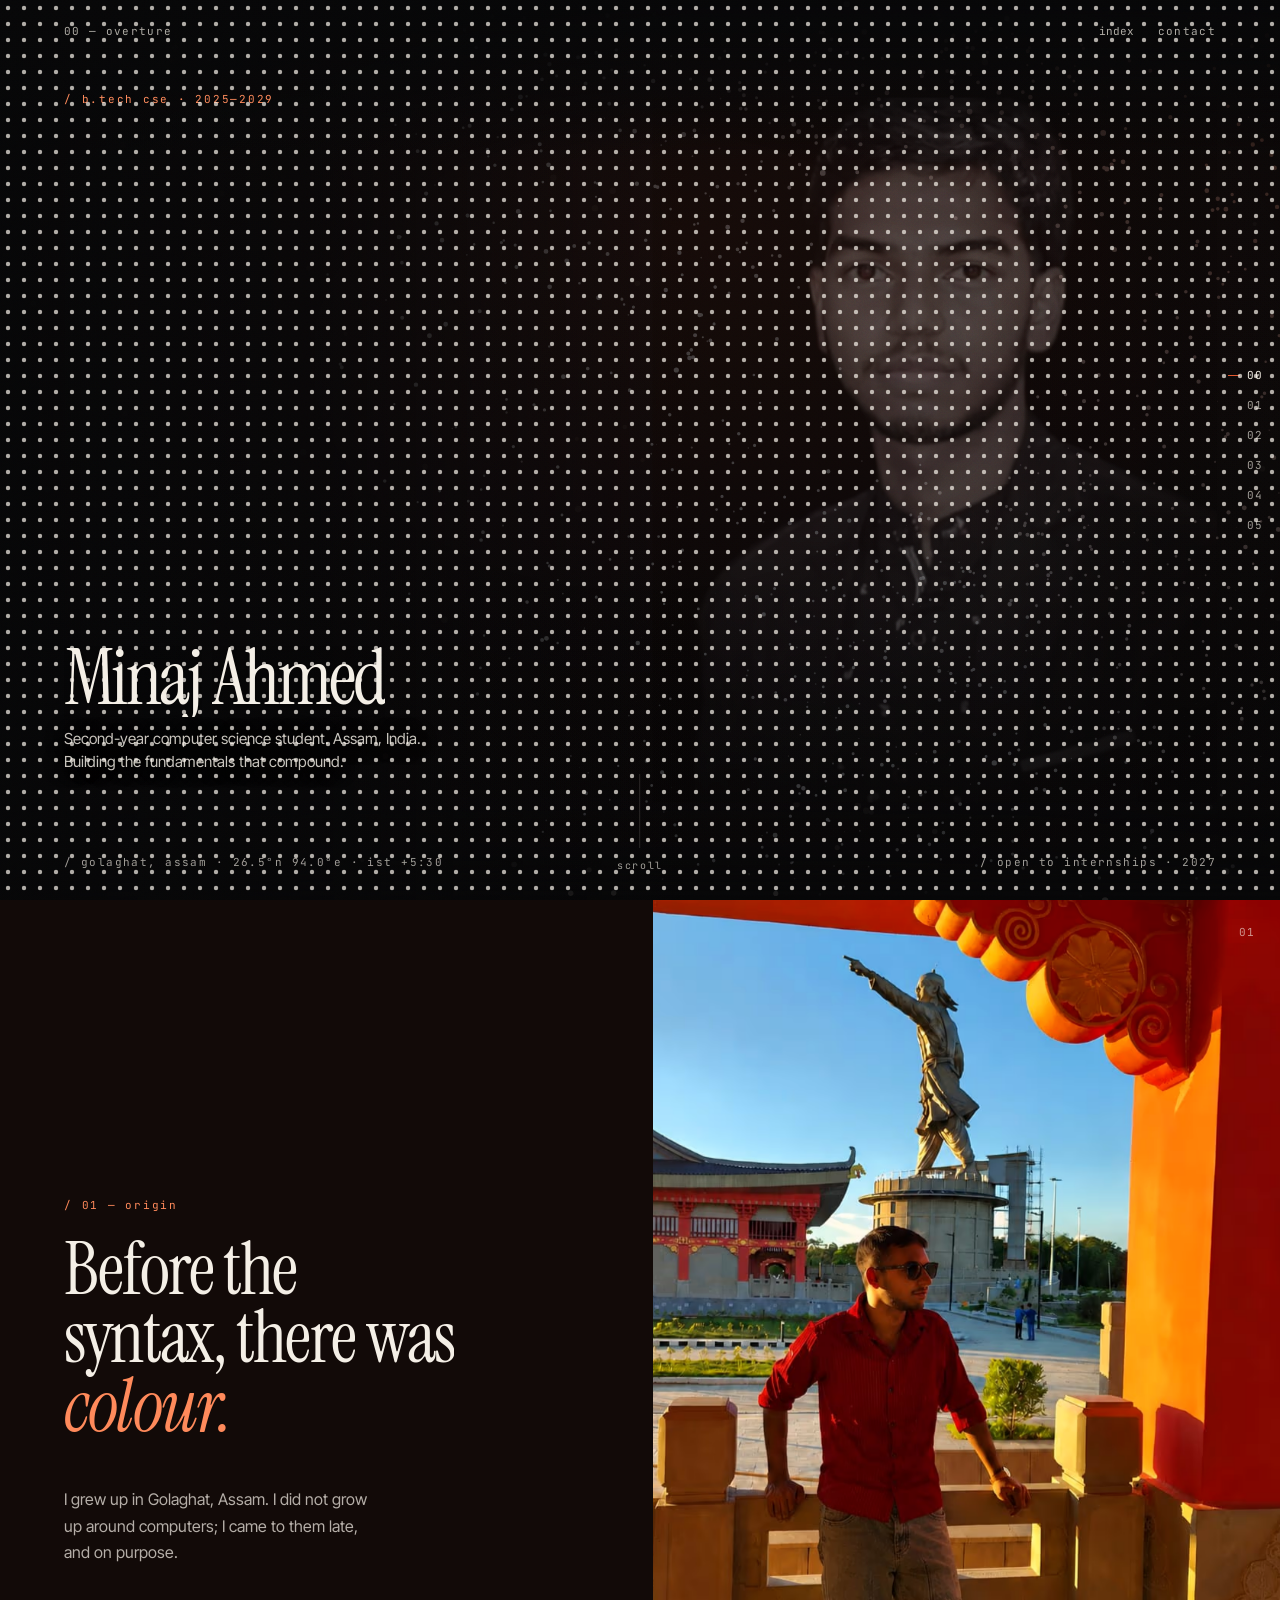
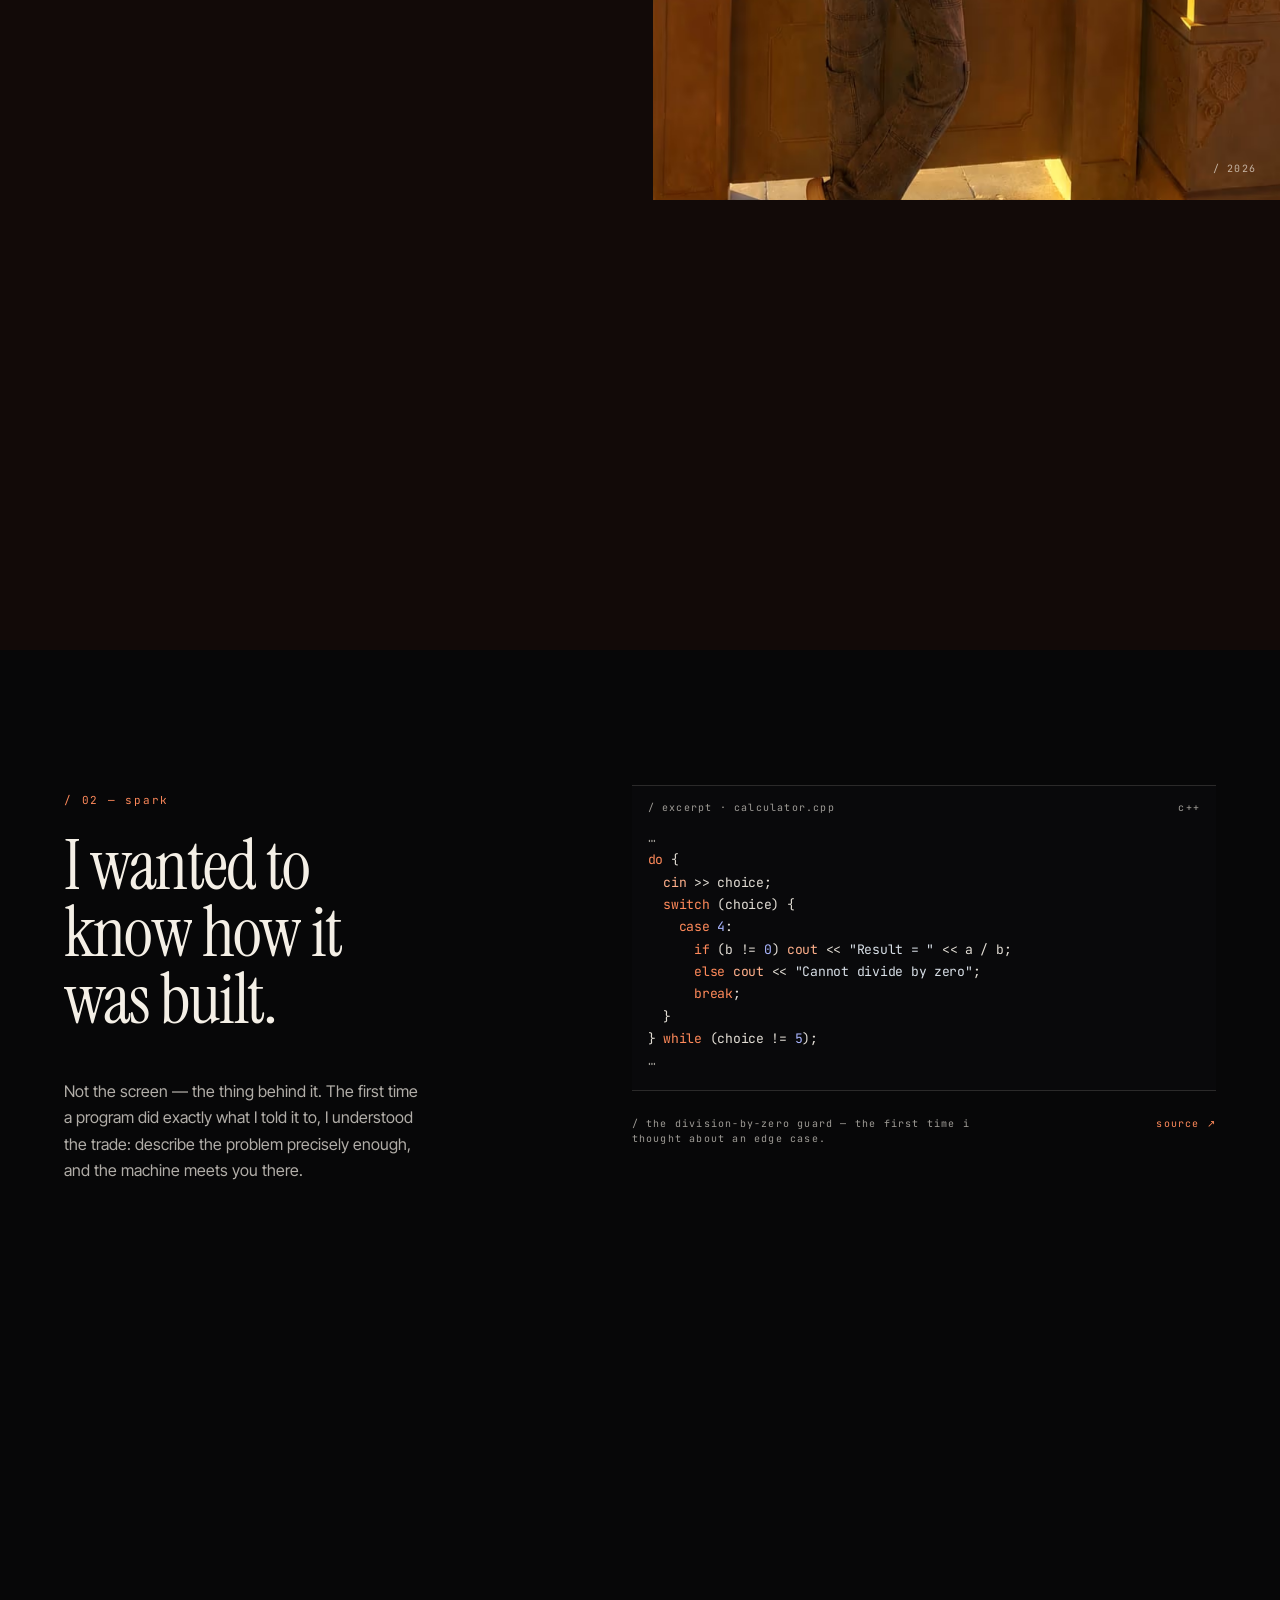
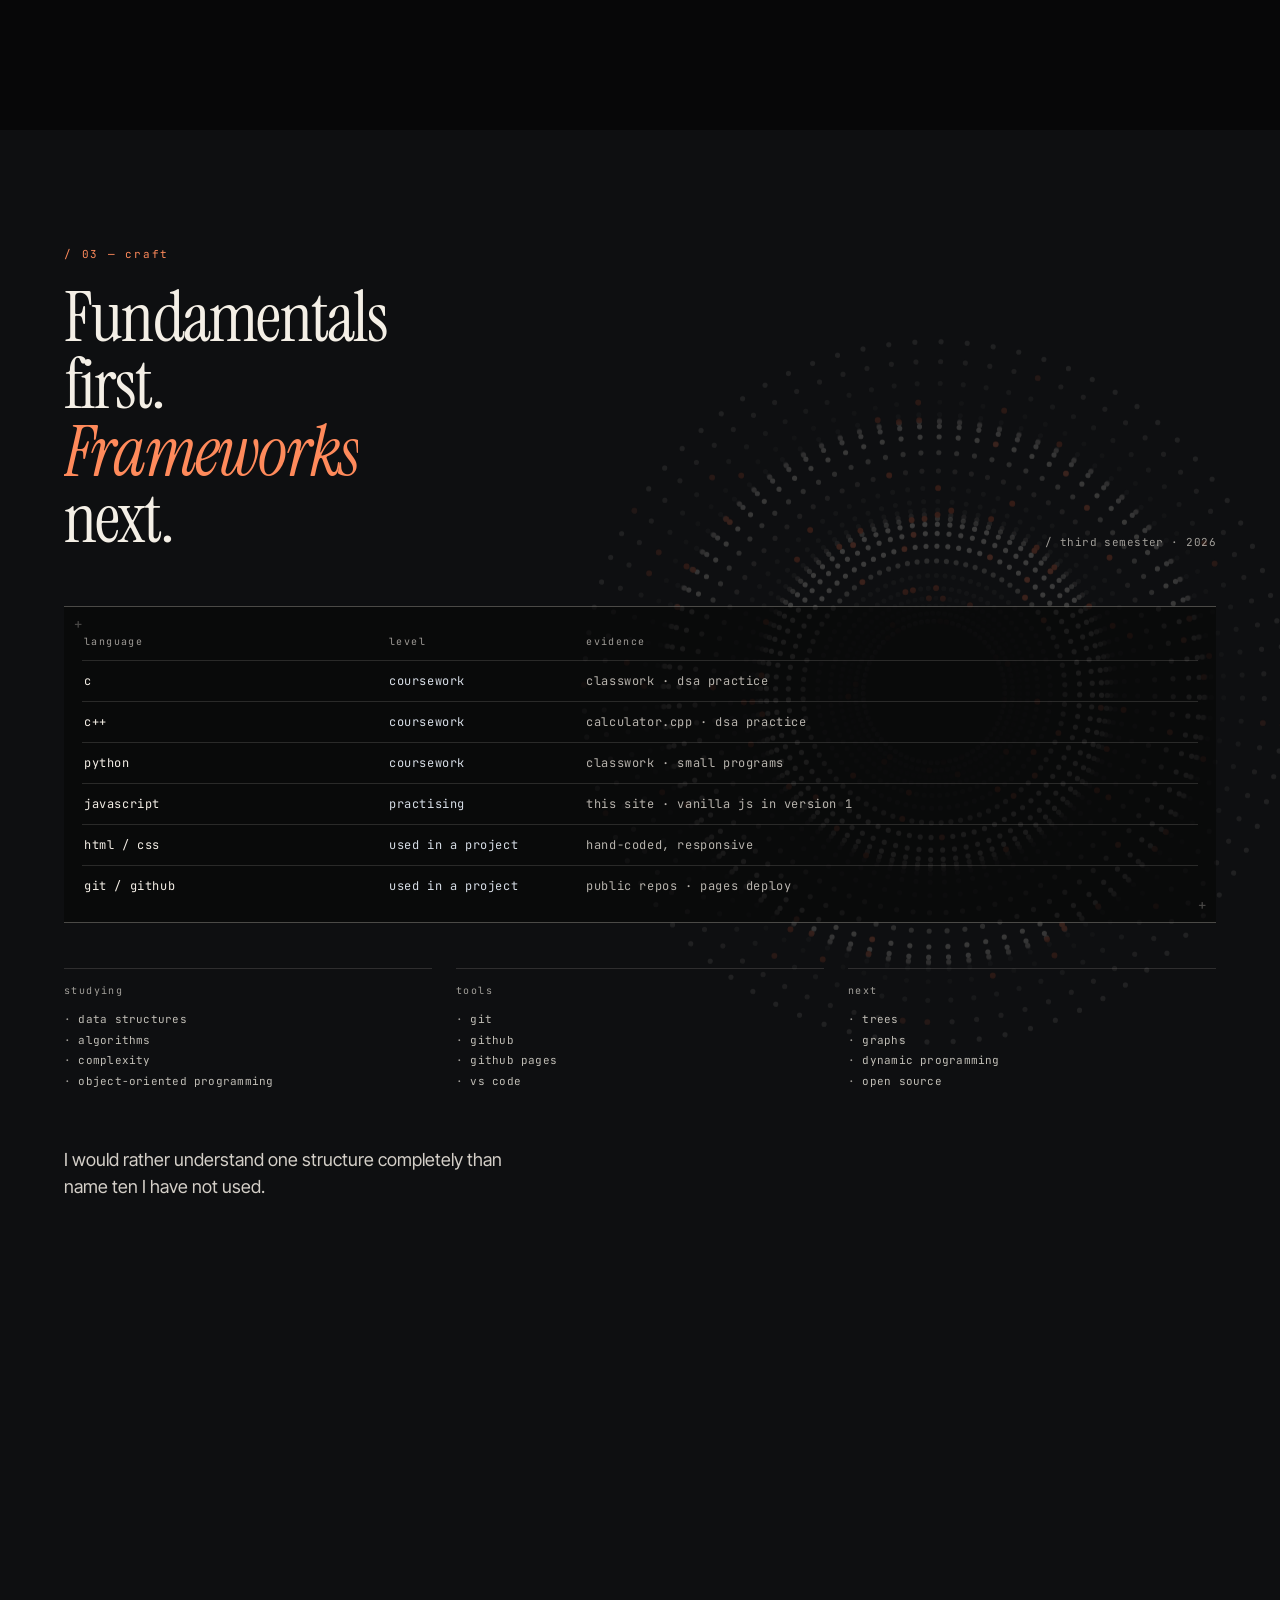
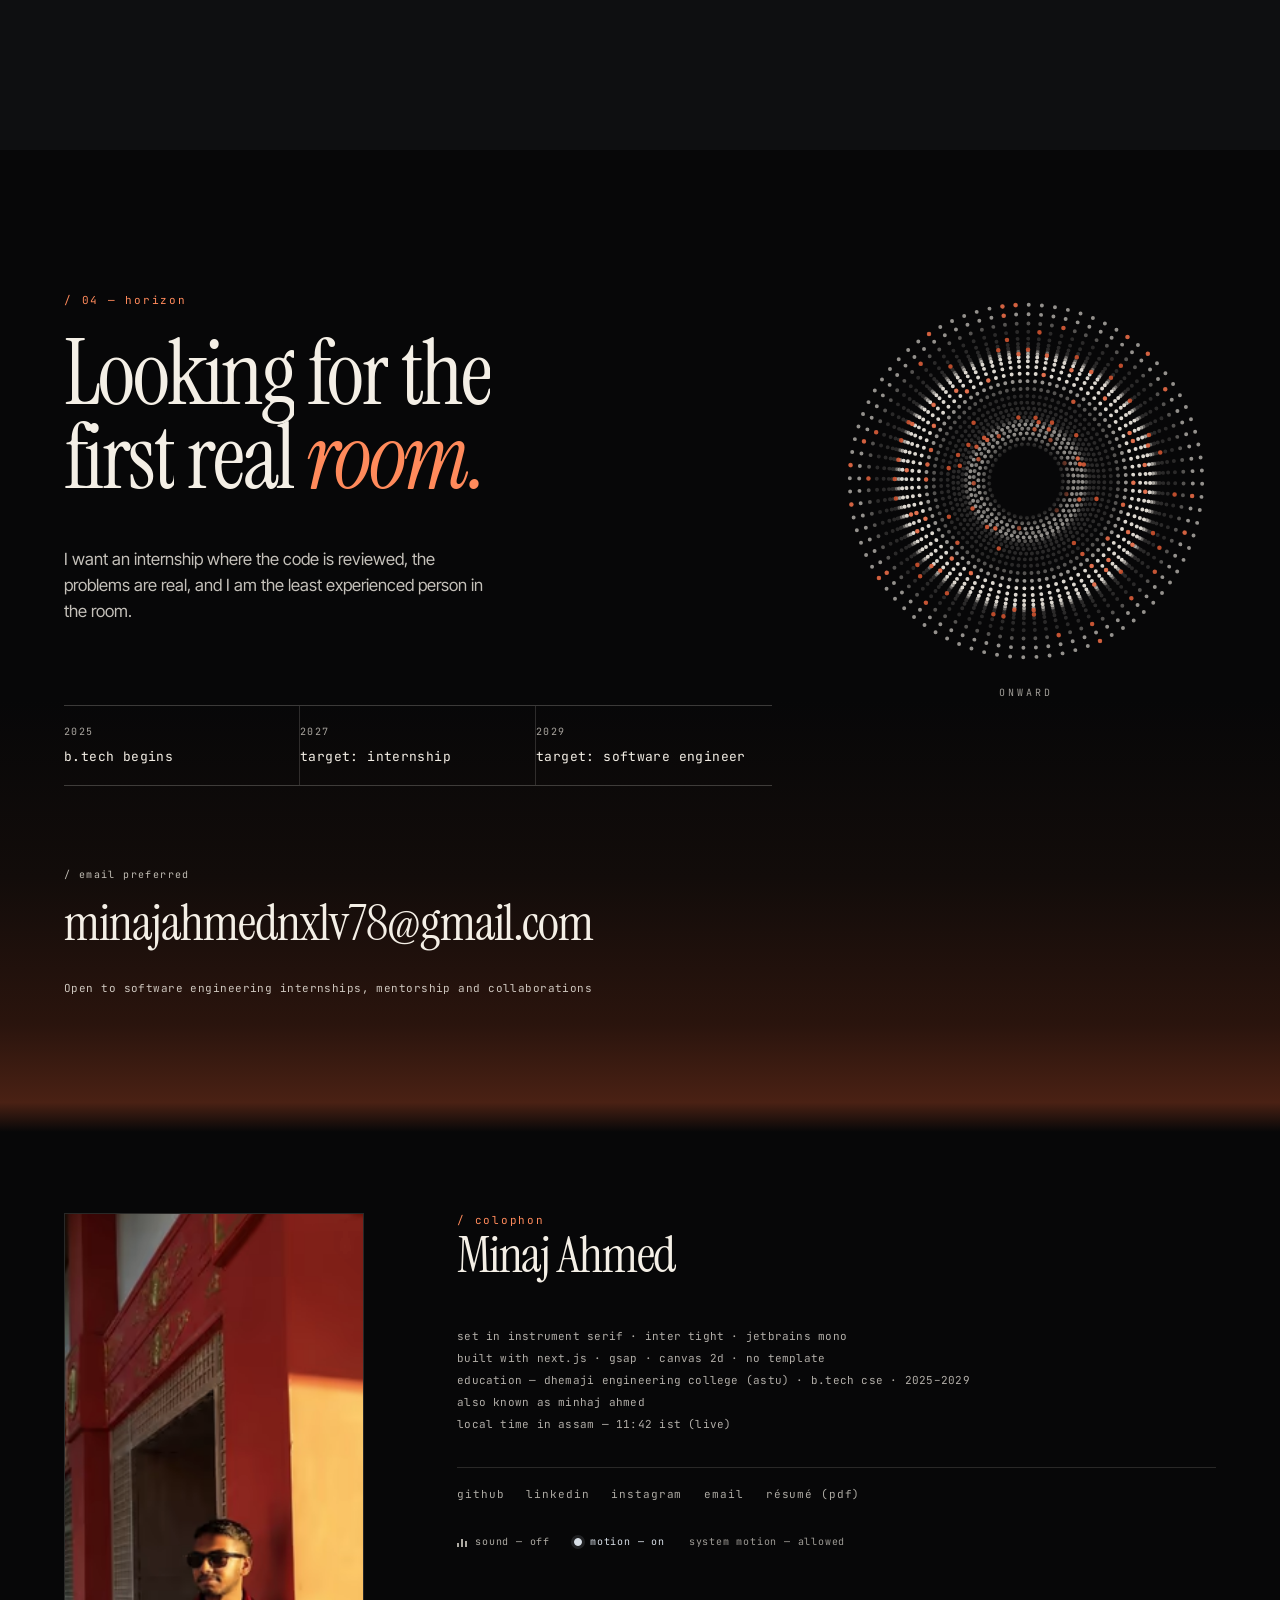
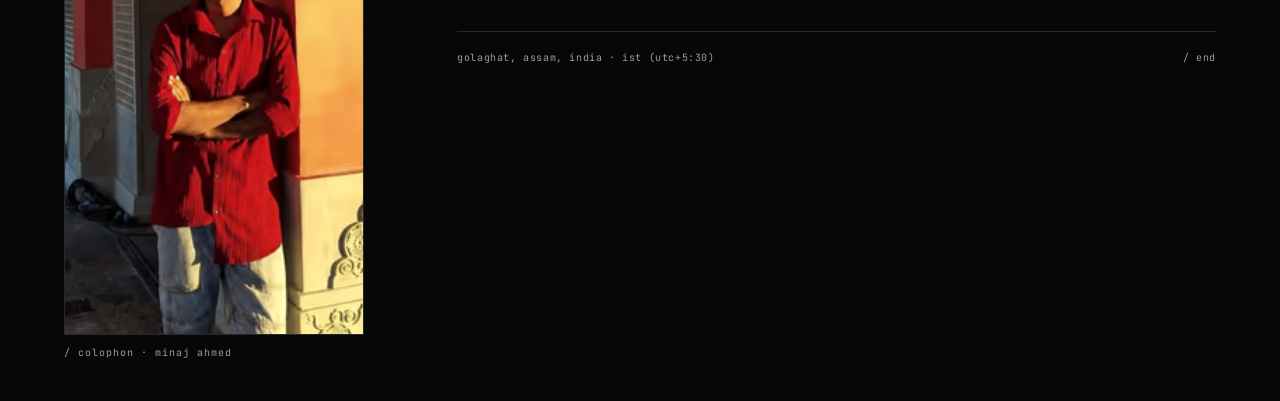
==== commit 36c28adb: "Deploy 2026-11-17 02:40" ====
--- a/index.html
+++ b/index.html
@@ -1,9 +1,12 @@
-<!DOCTYPE html><!--oacx_sVXirm_6LJpntjsz--><html lang="en"><head><meta charSet="utf-8"/><meta name="viewport" content="width=device-width, initial-scale=1"/><link rel="stylesheet" href="/_next/static/css/016a61f3962c7ec2.css" data-precedence="next"/><link rel="preload" as="script" fetchPriority="low" href="/_next/static/chunks/webpack-2bc309fe597aff29.js"/><script src="/_next/static/chunks/4bd1b696-c023c6e3521b1417.js" async=""></script><script src="/_next/static/chunks/255-0e5ac6cd71b0e266.js" async=""></script><script src="/_next/static/chunks/main-app-1ef819b8450698eb.js" async=""></script><script src="/_next/static/chunks/c15bf2b0-23b96f27db3d4449.js" async=""></script><script src="/_next/static/chunks/674-6855b64ee899c7fb.js" async=""></script><script src="/_next/static/chunks/691-0249259bc89ee225.js" async=""></script><script src="/_next/static/chunks/app/layout-f725e5b2596d6ec7.js" async=""></script><script src="/_next/static/chunks/app/page-baa06d659c276e2b.js" async=""></script><link rel="preload" href="/fonts/InstrumentSerif-Regular.woff2" as="font" type="font/woff2" crossorigin=""/><link rel="preload" href="/fonts/InstrumentSerif-Italic.woff2" as="font" type="font/woff2" crossorigin=""/><link rel="preload" href="/assets/portrait/hero-960.jpg" as="image" type="image/jpeg"/><meta name="theme-color" content="#070708"/><meta name="color-scheme" content="dark"/><title>Minaj Ahmed — Computer Science Student, Assam</title><meta name="description" content="Minaj Ahmed is a second-year B.Tech CSE student at Dhemaji Engineering College (ASTU), Assam, building strong foundations in data structures, algorithms and C++."/><meta name="application-name" content="From Ember to Chrome"/><link rel="author" href="https://minajahmednxlv78-hue.github.io/"/><meta name="author" content="Minaj Ahmed"/><meta name="keywords" content="Minaj Ahmed,Minhaj Ahmed,computer science student,Assam,Dhemaji Engineering College,ASTU,C++,data structures,algorithms,portfolio"/><meta name="creator" content="Minaj Ahmed"/><meta name="publisher" content="Minaj Ahmed"/><meta name="robots" content="index, follow"/><meta name="category" content="portfolio"/><link rel="canonical" href="https://minajahmednxlv78-hue.github.io/"/><meta property="og:title" content="Minaj Ahmed — Computer Science Student, Assam"/><meta property="og:description" content="Minaj Ahmed is a second-year B.Tech CSE student at Dhemaji Engineering College (ASTU), Assam, building strong foundations in data structures, algorithms and C++."/><meta property="og:url" content="https://minajahmednxlv78-hue.github.io/"/><meta property="og:site_name" content="Minaj Ahmed"/><meta property="og:locale" content="en_IN"/><meta property="og:image" content="https://minajahmednxlv78-hue.github.io/assets/og.jpg"/><meta property="og:image:width" content="1200"/><meta property="og:image:height" content="630"/><meta property="og:image:alt" content="Minaj Ahmed — from ember to chrome. A halftone portrait and the title in bone type on ink."/><meta property="og:type" content="website"/><meta name="twitter:card" content="summary_large_image"/><meta name="twitter:title" content="Minaj Ahmed — Computer Science Student, Assam"/><meta name="twitter:description" content="Minaj Ahmed is a second-year B.Tech CSE student at Dhemaji Engineering College (ASTU), Assam, building strong foundations in data structures, algorithms and C++."/><meta name="twitter:image" content="https://minajahmednxlv78-hue.github.io/assets/og.jpg"/><link rel="icon" href="/icon.svg?3699fe53bb4ca158" type="image/svg+xml" sizes="any"/><script>try{var m=localStorage.getItem('ember-to-chrome-motion');var r=window.matchMedia('(prefers-reduced-motion: reduce)').matches;document.documentElement.dataset.motion=(m==='off'||(!m&&r))?'off':'on';if(sessionStorage.getItem('ember-to-chrome-visited')==='1'){document.documentElement.dataset.visited='true'}}catch(e){}</script><noscript><style>.preloader{display:none}.signal-portrait::before{opacity:0!important}</style></noscript><script type="application/ld+json">{"@context":"https://schema.org","@type":"Person","name":"Minaj Ahmed","alternateName":"Minhaj Ahmed","jobTitle":"Computer Science Engineering Student","description":"Second-year Computer Science student in Assam building strong foundations in data structures, algorithms and object-oriented programming.","email":"mailto:minajahmednxlv78@gmail.com","url":"https://minajahmednxlv78-hue.github.io/","affiliation":{"@type":"CollegeOrUniversity","name":"Dhemaji Engineering College (ASTU)"},"address":{"@type":"PostalAddress","addressLocality":"Golaghat","addressRegion":"Assam","addressCountry":"IN"},"sameAs":["https://github.com/minajahmednxlv78-hue","https://www.linkedin.com/in/minhaj-ahmed-7282b8321","https://www.instagram.com/_min_haj_08"],"knowsAbout":["Data Structures","Algorithms","Object-Oriented Programming","C","C++","Python","Git","GitHub"]}</script><script src="/_next/static/chunks/polyfills-42372ed130431b0a.js" noModule=""></script></head><body><div hidden=""><!--$--><!--/$--></div><div class="preloader " aria-hidden="true"><canvas class="preloader__canvas"></canvas><span class="preloader__counter">000</span><span class="preloader__word">from ember to chrome</span></div><div class="grain" aria-hidden="true"></div><canvas class="dot-field" aria-hidden="true"></canvas><canvas class="wipe" aria-hidden="true"></canvas><div class="site" id="site"><a class="skip-link" href="#main">Skip to content</a><header class="topbar " aria-label="Site header"><div class="topbar__inner"><a class="topbar__name" href="#overture" aria-label="Minaj Ahmed, back to top">minaj ahmed</a><nav class="topbar__right" aria-label="Primary"><button type="button" class="topbar__link" aria-haspopup="dialog" aria-expanded="false" aria-controls="index-overlay">index</button><a class="topbar__link" href="#horizon">contact</a></nav></div></header><nav class="rail" aria-label="Chapter navigation"><a class="rail__link is-active" href="#overture" aria-current="location" aria-label="Chapter 00, Overture">00</a><a class="rail__link " href="#origin" aria-label="Chapter 01, Origin">01</a><a class="rail__link " href="#spark" aria-label="Chapter 02, Spark">02</a><a class="rail__link " href="#craft" aria-label="Chapter 03, Craft">03</a><a class="rail__link " href="#work" aria-label="Chapter 04, Work">04</a><a class="rail__link " href="#horizon" aria-label="Chapter 05, Horizon">05</a><a class="rail__link " href="#colophon" aria-label="Chapter 06, Colophon">06</a></nav><main id="main" tabindex="-1"><section id="overture" class="overture" data-chapter="overture" aria-labelledby="overture-title"><div class="overture__photo"><div class="signal-portrait"><picture><source type="image/avif" srcSet="/assets/portrait/hero-540.avif 540w, /assets/portrait/hero-960.avif 960w" sizes="(max-width: 767px) 76vw, (max-width: 960px) 52vw, 36vw"/><source type="image/webp" srcSet="/assets/portrait/hero-540.webp 540w, /assets/portrait/hero-960.webp 960w" sizes="(max-width: 767px) 76vw, (max-width: 960px) 52vw, 36vw"/><img class="signal-portrait__photo" src="/assets/portrait/hero-960.jpg" alt="Portrait of Minaj Ahmed." width="960" height="960" loading="eager" decoding="async" fetchPriority="high" style="object-position:50% 4%"/></picture><canvas class="signal-portrait__canvas" aria-hidden="true"></canvas></div></div><div class="overture__scrim" aria-hidden="true"></div><div class="overture__stage shell"><div class="overture__label"><p class="label">/ b.tech cse · 2025—2029</p></div><div class="overture__main"><h1 id="overture-title" class="split overture__name"><span><span class="w-mask"><span class="w-inner">Minaj</span></span> </span><span><span class="w-mask"><span class="w-inner">Ahmed</span></span></span></h1><p class="overture__subline">Second-year computer science student. Assam, India. Building the fundamentals that compound.</p></div></div><div class="overture__meta" aria-label="Location and availability"><span>/ golaghat, assam · 26.5°n 94.0°e · ist +5:30</span><span>/ open to internships · 2027</span></div><div class="scroll-cue" aria-hidden="true"><span class="scroll-cue__track"><span class="scroll-cue__fill"></span></span><span>scroll</span></div></section><section id="origin" class="origin" data-chapter="origin" aria-labelledby="origin-title"><div class="origin__track"><div class="origin__stage"><div class="origin__copy"><p class="label label--accent">/ 01 — origin</p><h2 id="origin-title" class="split origin__head"><span><span class="w-mask"><span class="w-inner">Before</span></span> </span><span><span class="w-mask"><span class="w-inner">the</span></span> </span><span><span class="w-mask"><span class="w-inner">syntax,</span></span> </span><span><span class="w-mask"><span class="w-inner">there</span></span> </span><span><span class="w-mask"><span class="w-inner">was</span></span> </span><span><span class="w-mask"><span class="w-inner"><em>colour.</em></span></span></span></h2><p class="origin__body">I grew up in Golaghat, Assam. I did not grow up around computers; I came to them late, and on purpose.</p></div><div class="origin__media"><picture><source type="image/avif" srcSet="/assets/temple/origin-720.avif 720w, /assets/temple/origin-1086.avif 1086w" sizes="(max-width: 767px) 100vw, 58vw"/><source type="image/webp" srcSet="/assets/temple/origin-720.webp 720w, /assets/temple/origin-1086.webp 1086w" sizes="(max-width: 767px) 100vw, 58vw"/><img class="origin__photo" src="/assets/temple/origin-1086.jpg" width="1086" height="1448" alt="Minaj Ahmed leaning on a stone balustrade beneath a bright orange temple gateway, with a tall statue behind him." loading="lazy" decoding="async"/></picture><div class="origin__caption"><span class="needs">/ [NEEDS INPUT: temple or statue location] · assam</span><span aria-hidden="true">/ 2026</span></div><span class="origin__index" aria-hidden="true">01</span></div></div></div></section><section id="spark" class="spark chapter" data-chapter="spark" aria-labelledby="spark-title"><div class="shell"><div class="spark__grid"><div><p class="label label--accent">/ 02 — spark</p><h2 id="spark-title" class="split spark__headline"><span><span class="w-mask"><span class="w-inner">I</span></span> </span><span><span class="w-mask"><span class="w-inner">wanted</span></span> </span><span><span class="w-mask"><span class="w-inner">to</span></span> </span><span><span class="w-mask"><span class="w-inner">know</span></span> </span><span><span class="w-mask"><span class="w-inner">how</span></span> </span><span><span class="w-mask"><span class="w-inner">it</span></span> </span><span><span class="w-mask"><span class="w-inner">was</span></span> </span><span><span class="w-mask"><span class="w-inner">built.</span></span></span></h2><p class="reveal spark__body">Not the screen — the thing behind it. The first time a program did exactly what I told it to, I understood the trade: describe the problem precisely enough, and the machine meets you there.</p></div><div class="reveal dotcode-shell"><div class="dotcode " tabindex="0" role="group" aria-label="Calculator code excerpt. Focus or tap to read."><div class="dotcode__frame"><canvas class="dotcode__canvas" aria-hidden="true"></canvas><div class="dotcode__text"><pre>do {
-  cin &gt;&gt; choice;
-  switch (choice) {
-    case 4:
-      if (b != 0) cout &lt;&lt; &quot;Result = &quot; &lt;&lt; a / b;
-      else cout &lt;&lt; &quot;Cannot divide by zero&quot;;
-      break;
-  }
-} while (choice != 5);</pre></div></div></div><div class="dotcode__meta"><span>/ excerpt · calculator.cpp</span><span>hover, focus or tap to read</span><a href="https://github.com/minajahmednxlv78-hue/calculator" target="_blank" rel="noopener noreferrer">source ↗</a></div></div></div></div></section><section id="craft" class="craft" data-chapter="craft" aria-labelledby="craft-title"><div class="craft__track"><div class="craft__stage"><div class="craft__field" aria-hidden="true"></div><div class="craft__content shell"><div class="craft__top"><div><p class="label">/ 03 — craft</p><h2 id="craft-title" class="split craft__headline"><span><span class="w-mask"><span class="w-inner">Fundamentals,</span></span> </span><span><span class="w-mask"><span class="w-inner">not</span></span> </span><span><span class="w-mask"><span class="w-inner"><em>frameworks.</em></span></span></span></h2></div><p class="craft__note">/ third semester · 2026</p></div><div class="reveal spec ticked"><div class="spec__row spec__row--head"><span>LANGUAGE</span><span>LEVEL</span><span>EVIDENCE</span></div><div class="spec__row"><span>c</span><span class="spec__level">working</span><span class="spec__evidence">coursework · dsa practice</span></div><div class="spec__row"><span>c++</span><span class="spec__level">working</span><span class="spec__evidence">console calculator · dsa practice</span></div><div class="spec__row"><span>python</span><span class="spec__level">working</span><span class="spec__evidence">coursework · small programs</span></div><div class="spec__row"><span>javascript</span><span class="spec__level spec__level--learning">learning</span><span class="spec__evidence">portfolio v1 · vanilla js</span></div><div class="spec__row"><span>html / css</span><span class="spec__level">working</span><span class="spec__evidence">hand-coded, responsive</span></div><div class="spec__row"><span>git / github</span><span class="spec__level">working</span><span class="spec__evidence">public repos · pages deploy</span></div></div><div class="craft__cols"><dl class="reveal craft__col"><dt>studying</dt><dd><span>data structures</span><span>algorithms</span><span>complexity</span><span>object-oriented programming</span></dd></dl><dl class="reveal craft__col"><dt>tools</dt><dd><span>git</span><span>github</span><span>github pages</span><span>vs code</span></dd></dl><dl class="reveal craft__col"><dt>next</dt><dd><span>trees</span><span>graphs</span><span>dynamic programming</span><span>open source</span></dd></dl></div><p class="reveal craft__closing">I would rather understand one structure completely than name ten I have not used.</p></div></div></div></section><section id="work" class="work chapter" data-chapter="work" aria-labelledby="work-title"><div class="shell"><div class="work__head"><div><p class="label label--accent">/ 04 — work</p><div class="work__rule" aria-hidden="true"></div></div><h2 id="work-title" class="split work__headline"><span><span class="w-mask"><span class="w-inner">Three</span></span> </span><span><span class="w-mask"><span class="w-inner">things</span></span> </span><span><span class="w-mask"><span class="w-inner">I&#x27;ve</span></span> </span><span><span class="w-mask"><span class="w-inner">shipped,</span></span> </span><span><span class="w-mask"><span class="w-inner">and</span></span> </span><span><span class="w-mask"><span class="w-inner">what</span></span> </span><span><span class="w-mask"><span class="w-inner">each</span></span> </span><span><span class="w-mask"><span class="w-inner">one</span></span> </span><span><span class="w-mask"><span class="w-inner">proves.</span></span></span></h2></div><article class="dossier " aria-labelledby="case-01"><div class="dossier__content"><p class="dossier__kicker">/ case 01 — web · 2026</p><h3 class="dossier__title" id="case-01">Personal portfolio, v1</h3><dl class="dossier__facts"><dt>Problem</dt><dd>No single link to send to recruiters.</dd><dt>Built</dt><dd>Hand-coded HTML/CSS/JS. Themes, keyboard nav, reduced motion, print résumé.</dd><dt>Proves</dt><dd>Design system, accessibility, deployment.</dd></dl><div class="dossier__links"><a class="dossier__link" href="https://minajahmednxlv78-hue.github.io/Minaj-Ahmed.github.io/" target="_blank" rel="noopener noreferrer"><span aria-hidden="true">→</span> <!-- -->live site</a><a class="dossier__link" href="https://github.com/minajahmednxlv78-hue/Minaj-Ahmed.github.io" target="_blank" rel="noopener noreferrer"><span aria-hidden="true">→</span> <!-- -->source</a></div></div><div class="dossier__media"><div class="dossier__frame" style="aspect-ratio:16 / 10"><picture><source type="image/avif" srcSet="/assets/work/portfolio-desktop-720.avif 720w, /assets/work/portfolio-desktop-1440.avif 1440w" sizes="(max-width: 767px) 100vw, 45vw"/><source type="image/webp" srcSet="/assets/work/portfolio-desktop-720.webp 720w, /assets/work/portfolio-desktop-1440.webp 1440w" sizes="(max-width: 767px) 100vw, 45vw"/><img src="/assets/work/portfolio-desktop-1440.jpg" alt="Screenshot of Minaj Ahmed&#x27;s first portfolio site: a dark page with a large white name and a terminal panel." width="1440" height="900" loading="lazy" decoding="async"/></picture></div><div class="dossier__caption"><span>/ 01 · 1440×900 · 2026</span><span>/ proof · untouched</span></div></div></article><article class="dossier " aria-labelledby="case-02"><div class="dossier__content"><p class="dossier__kicker">/ case 02 — c++ · 2026</p><h3 class="dossier__title" id="case-02">Console calculator</h3><dl class="dossier__facts"><dt>Problem</dt><dd>Practice control flow and input validation in a complete program.</dd><dt>Built</dt><dd>Menu-driven switch inside a do–while loop; division-by-zero guard; invalid-input handling.</dd><dt>Proves</dt><dd>Control flow, edge cases, program structure.</dd></dl><div class="dossier__links"><a class="dossier__link" href="https://github.com/minajahmednxlv78-hue/calculator" target="_blank" rel="noopener noreferrer"><span aria-hidden="true">→</span> <!-- -->source</a></div></div><div class="dossier__media"><div class="dossier__frame" style="aspect-ratio:16 / 10"><picture><source type="image/avif" srcSet="/assets/work/calculator-720.avif 720w, /assets/work/calculator-1440.avif 1440w" sizes="(max-width: 767px) 100vw, 45vw"/><source type="image/webp" srcSet="/assets/work/calculator-720.webp 720w, /assets/work/calculator-1440.webp 1440w" sizes="(max-width: 767px) 100vw, 45vw"/><img src="/assets/work/calculator-1440.jpg" alt="Screenshot of the calculator.cpp source file on GitHub, showing the do-while loop and switch menu." width="1440" height="900" loading="lazy" decoding="async"/></picture></div><div class="dossier__caption"><span>/ 02 · 1440×900 · 2026</span><span>/ proof · untouched</span></div></div></article><article class="dossier dossier--placeholder" aria-labelledby="case-03"><div class="dossier__content"><p class="dossier__kicker">/ case 03 — dsa · ongoing</p><h3 class="dossier__title" id="case-03">Practice log</h3><dl class="dossier__facts"><dt>Problem</dt><dd>Build real depth in data structures and algorithms, in public.</dd><dt>Built</dt><dd>A documented log: problem, approach, complexity, code. Arrays, strings, recursion, searching, sorting.</dd><dt>Proves</dt><dd>Consistency, technical writing, complexity reasoning.</dd></dl><div class="dossier__links"><a class="dossier__link" href="https://github.com/minajahmednxlv78-hue" target="_blank" rel="noopener noreferrer"><span aria-hidden="true">→</span> <!-- -->github</a></div></div><div class="dossier__media"><div class="dossier__frame" style="aspect-ratio:4 / 5"><div class="placeholder" role="img" aria-label="Placeholder frame for the DSA practice log screenshot."><div class="placeholder__inner"><span class="placeholder__file">dsa-log.jpg</span><span class="placeholder__note">practice log in progress — no standalone public repository yet.<br/>placeholder frame; no screenshot fabricated.</span></div></div></div><div class="dossier__caption"><span>/ 03 · awaiting public repo</span><span>/ proof · untouched</span></div></div></article></div></section><section id="horizon" class="horizon" data-chapter="horizon" aria-labelledby="horizon-title"><div class="horizon__content shell"><div class="horizon__grid"><div class="horizon__copy"><p class="label label--accent">/ 05 — horizon</p><h2 id="horizon-title" class="split horizon__headline"><span><span class="w-mask"><span class="w-inner">Looking</span></span> </span><span><span class="w-mask"><span class="w-inner">for</span></span> </span><span><span class="w-mask"><span class="w-inner">the</span></span> </span><span><span class="w-mask"><span class="w-inner">first</span></span> </span><span><span class="w-mask"><span class="w-inner">real</span></span> </span><span><span class="w-mask"><span class="w-inner"><em>room.</em></span></span></span></h2></div><figure class="horizon__signal"><div class="signal-field" aria-hidden="true"><canvas class="signal-field__canvas"></canvas></div><figcaption class="horizon__signal-label">onward</figcaption></figure><div class="horizon__rest"><p class="reveal horizon__body">I want an internship where the code is reviewed, the problems are real, and I am the least experienced person in the room.</p><div class="reveal horizon__timeline"><div class="horizon__step"><span>2025</span><strong>b.tech begins</strong></div><div class="horizon__step"><span>2027</span><strong>internship</strong></div><div class="horizon__step"><span>2029</span><strong>software engineer</strong></div></div><div class="reveal horizon__cta-wrap"><p class="horizon__cta-label">/ email preferred</p><a class="horizon__cta" href="mailto:minajahmednxlv78@gmail.com">minajahmednxlv78@gmail.com</a><p class="horizon__availability">Open to software engineering internships, mentorship and collaborations</p></div></div></div></div></section><footer id="colophon" class="colophon" data-chapter="colophon" aria-labelledby="colophon-title"><div class="shell"><div class="colophon__grid"><figure class="colophon__portrait"><picture><source type="image/avif" srcSet="/assets/portrait/alt-540.avif"/><source type="image/webp" srcSet="/assets/portrait/alt-540.webp"/><img src="/assets/portrait/alt-540.jpg" width="540" height="720" alt="Minaj Ahmed leaning against a red temple column in late afternoon light." loading="lazy" decoding="async"/></picture><figcaption>/ colophon · minaj ahmed</figcaption></figure><div class="colophon__main"><p class="label">/ colophon</p><h2 class="colophon__name" id="colophon-title">Minaj Ahmed</h2><div class="colophon__lines"><span>set in instrument serif · inter tight · jetbrains mono</span><span>built with next.js · gsap · canvas 2d · no template</span><span>education — dhemaji engineering college (astu) · b.tech cse · 2025–2029</span><span>photography — [NEEDS INPUT: photographer, self, or a friend]</span><span>also known as minhaj ahmed</span><span>local time in assam —<!-- --> <!-- -->--:--<!-- --> ist (live)</span></div><div class="colophon__links"><a href="https://github.com/minajahmednxlv78-hue" target="_blank" rel="noopener noreferrer">github</a><a href="https://www.linkedin.com/in/minhaj-ahmed-7282b8321" target="_blank" rel="noopener noreferrer">linkedin</a><a href="https://www.instagram.com/_min_haj_08" target="_blank" rel="noopener noreferrer">instagram</a><a href="mailto:minajahmednxlv78@gmail.com">email</a><a href="/resume.pdf" target="_blank" rel="noopener noreferrer">résumé (pdf)</a></div><div class="colophon__tools"><button type="button" class="sound-toggle" aria-pressed="false"><span class="sound-toggle__bars" aria-hidden="true"><i></i><i></i><i></i></span>sound — <!-- -->off</button><button type="button" class="sound-toggle motion-toggle" aria-pressed="false"><span class="motion-toggle__dot" aria-hidden="true"></span>motion — <!-- -->system<!-- --> <span class="sr-only">motion preference loading</span></button><span>system motion — allowed</span></div><div class="colophon__foot"><span>Golaghat, Assam, India<!-- --> · <!-- -->IST (UTC+5:30)</span><span>/ end</span></div></div></div></div></footer></main><!--$--><!--/$--></div><div id="index-overlay" class="index-overlay " role="dialog" aria-modal="true" aria-labelledby="index-title" aria-hidden="true"><div class="index-overlay__bar"><span id="index-title">index</span><button type="button" class="index-overlay__close" aria-label="Close index">close <span aria-hidden="true">×</span></button></div><div class="index-overlay__body"><div class="index-overlay__inner"><div class="index-overlay__list"><a class="index-row" href="#overture"><span class="index-row__num">00</span><span class="index-row__title">Overture</span><span class="index-row__image"><img src="/assets/portrait/hero-540.jpg" alt="" loading="lazy"/></span><span class="index-row__arrow" aria-hidden="true">→</span></a><a class="index-row" href="#origin"><span class="index-row__num">01</span><span class="index-row__title">Origin</span><span class="index-row__image"><img src="/assets/temple/origin-720.jpg" alt="" loading="lazy"/></span><span class="index-row__arrow" aria-hidden="true">→</span></a><a class="index-row" href="#spark"><span class="index-row__num">02</span><span class="index-row__title">Spark</span><span class="index-row__image"><img src="/assets/work/calculator-720.jpg" alt="" loading="lazy"/></span><span class="index-row__arrow" aria-hidden="true">→</span></a><a class="index-row" href="#craft"><span class="index-row__num">03</span><span class="index-row__title">Craft</span><span class="index-row__image"><img src="/star-mark.svg" alt="" loading="lazy"/></span><span class="index-row__arrow" aria-hidden="true">→</span></a><a class="index-row" href="#work"><span class="index-row__num">04</span><span class="index-row__title">Work</span><span class="index-row__image"><img src="/assets/work/portfolio-desktop-720.jpg" alt="" loading="lazy"/></span><span class="index-row__arrow" aria-hidden="true">→</span></a><a class="index-row" href="#horizon"><span class="index-row__num">05</span><span class="index-row__title">Horizon</span><span class="index-row__image"><img src="/assets/landscape/assam-1208.jpg" alt="" loading="lazy"/></span><span class="index-row__arrow" aria-hidden="true">→</span></a><a class="index-row" href="#colophon"><span class="index-row__num">06</span><span class="index-row__title">Colophon</span><span class="index-row__image"><img src="/assets/portrait/alt-540.jpg" alt="" loading="lazy"/></span><span class="index-row__arrow" aria-hidden="true">→</span></a></div><div class="index-overlay__foot"><span>email is preferred · minajahmednxlv78@gmail.com</span><span><a href="https://github.com/minajahmednxlv78-hue" target="_blank" rel="noopener noreferrer">github</a> · <a href="https://www.linkedin.com/in/minhaj-ahmed-7282b8321" target="_blank" rel="noopener noreferrer">linkedin</a> · <a href="https://www.instagram.com/_min_haj_08" target="_blank" rel="noopener noreferrer">instagram</a></span></div></div></div></div><script src="/_next/static/chunks/webpack-2bc309fe597aff29.js" id="_R_" async=""></script><script>(self.__next_f=self.__next_f||[]).push([0])</script><script>self.__next_f.push([1,"1:\"$Sreact.fragment\"\n2:I[3989,[\"592\",\"static/chunks/c15bf2b0-23b96f27db3d4449.js\",\"674\",\"static/chunks/674-6855b64ee899c7fb.js\",\"691\",\"static/chunks/691-0249259bc89ee225.js\",\"177\",\"static/chunks/app/layout-f725e5b2596d6ec7.js\"],\"default\"]\n3:I[9766,[],\"\"]\n4:I[8924,[],\"\"]\n5:I[9533,[\"592\",\"static/chunks/c15bf2b0-23b96f27db3d4449.js\",\"674\",\"static/chunks/674-6855b64ee899c7fb.js\",\"974\",\"static/chunks/app/page-baa06d659c276e2b.js\"],\"default\"]\n6:I[7334,[\"592\",\"static/chunks/c15bf2b0-23b96f27db3d4449.js\",\"674\",\"static/chunks/674-6855b64ee899c7fb.js\",\"974\",\"static/chunks/app/page-baa06d659c276e2b.js\"],\"default\"]\n7:I[214,[\"592\",\"static/chunks/c15bf2b0-23b96f27db3d4449.js\",\"674\",\"static/chunks/674-6855b64ee899c7fb.js\",\"974\",\"static/chunks/app/page-baa06d659c276e2b.js\"],\"default\"]\n10:I[7150,[],\"\"]\n:HL[\"/_next/static/css/016a61f3962c7ec2.css\",\"style\"]\n"])</script><script>self.__next_f.push([1,"0:{\"P\":null,\"b\":\"oacx_sVXirm-6LJpntjsz\",\"p\":\"\",\"c\":[\"\",\"\"],\"i\":false,\"f\":[[[\"\",{\"children\":[\"__PAGE__\",{}]},\"$undefined\",\"$undefined\",true],[\"\",[\"$\",\"$1\",\"c\",{\"children\":[[[\"$\",\"link\",\"0\",{\"rel\":\"stylesheet\",\"href\":\"/_next/static/css/016a61f3962c7ec2.css\",\"precedence\":\"next\",\"crossOrigin\":\"$undefined\",\"nonce\":\"$undefined\"}]],[\"$\",\"html\",null,{\"lang\":\"en\",\"children\":[[\"$\",\"head\",null,{\"children\":[[\"$\",\"link\",null,{\"rel\":\"preload\",\"href\":\"/fonts/InstrumentSerif-Regular.woff2\",\"as\":\"font\",\"type\":\"font/woff2\",\"crossOrigin\":\"\"}],[\"$\",\"link\",null,{\"rel\":\"preload\",\"href\":\"/fonts/InstrumentSerif-Italic.woff2\",\"as\":\"font\",\"type\":\"font/woff2\",\"crossOrigin\":\"\"}],[\"$\",\"link\",null,{\"rel\":\"preload\",\"href\":\"/assets/portrait/hero-960.jpg\",\"as\":\"image\",\"type\":\"image/jpeg\"}],[\"$\",\"script\",null,{\"dangerouslySetInnerHTML\":{\"__html\":\"try{var m=localStorage.getItem('ember-to-chrome-motion');var r=window.matchMedia('(prefers-reduced-motion: reduce)').matches;document.documentElement.dataset.motion=(m==='off'||(!m\u0026\u0026r))?'off':'on';if(sessionStorage.getItem('ember-to-chrome-visited')==='1'){document.documentElement.dataset.visited='true'}}catch(e){}\"}}],[\"$\",\"noscript\",null,{\"children\":[\"$\",\"style\",null,{\"dangerouslySetInnerHTML\":{\"__html\":\".preloader{display:none}.signal-portrait::before{opacity:0!important}\"}}]}],[\"$\",\"script\",null,{\"type\":\"application/ld+json\",\"dangerouslySetInnerHTML\":{\"__html\":\"{\\\"@context\\\":\\\"https://schema.org\\\",\\\"@type\\\":\\\"Person\\\",\\\"name\\\":\\\"Minaj Ahmed\\\",\\\"alternateName\\\":\\\"Minhaj Ahmed\\\",\\\"jobTitle\\\":\\\"Computer Science Engineering Student\\\",\\\"description\\\":\\\"Second-year Computer Science student in Assam building strong foundations in data structures, algorithms and object-oriented programming.\\\",\\\"email\\\":\\\"mailto:minajahmednxlv78@gmail.com\\\",\\\"url\\\":\\\"https://minajahmednxlv78-hue.github.io/\\\",\\\"affiliation\\\":{\\\"@type\\\":\\\"CollegeOrUniversity\\\",\\\"name\\\":\\\"Dhemaji Engineering College (ASTU)\\\"},\\\"address\\\":{\\\"@type\\\":\\\"PostalAddress\\\",\\\"addressLocality\\\":\\\"Golaghat\\\",\\\"addressRegion\\\":\\\"Assam\\\",\\\"addressCountry\\\":\\\"IN\\\"},\\\"sameAs\\\":[\\\"https://github.com/minajahmednxlv78-hue\\\",\\\"https://www.linkedin.com/in/minhaj-ahmed-7282b8321\\\",\\\"https://www.instagram.com/_min_haj_08\\\"],\\\"knowsAbout\\\":[\\\"Data Structures\\\",\\\"Algorithms\\\",\\\"Object-Oriented Programming\\\",\\\"C\\\",\\\"C++\\\",\\\"Python\\\",\\\"Git\\\",\\\"GitHub\\\"]}\"}}]]}],[\"$\",\"body\",null,{\"children\":[\"$\",\"$L2\",null,{\"children\":[\"$\",\"$L3\",null,{\"parallelRouterKey\":\"children\",\"error\":\"$undefined\",\"errorStyles\":\"$undefined\",\"errorScripts\":\"$undefined\",\"template\":[\"$\",\"$L4\",null,{}],\"templateStyles\":\"$undefined\",\"templateScripts\":\"$undefined\",\"notFound\":[[[\"$\",\"title\",null,{\"children\":\"404: This page could not be found.\"}],[\"$\",\"div\",null,{\"style\":{\"fontFamily\":\"system-ui,\\\"Segoe UI\\\",Roboto,Helvetica,Arial,sans-serif,\\\"Apple Color Emoji\\\",\\\"Segoe UI Emoji\\\"\",\"height\":\"100vh\",\"textAlign\":\"center\",\"display\":\"flex\",\"flexDirection\":\"column\",\"alignItems\":\"center\",\"justifyContent\":\"center\"},\"children\":[\"$\",\"div\",null,{\"children\":[[\"$\",\"style\",null,{\"dangerouslySetInnerHTML\":{\"__html\":\"body{color:#000;background:#fff;margin:0}.next-error-h1{border-right:1px solid rgba(0,0,0,.3)}@media (prefers-color-scheme:dark){body{color:#fff;background:#000}.next-error-h1{border-right:1px solid rgba(255,255,255,.3)}}\"}}],[\"$\",\"h1\",null,{\"className\":\"next-error-h1\",\"style\":{\"display\":\"inline-block\",\"margin\":\"0 20px 0 0\",\"padding\":\"0 23px 0 0\",\"fontSize\":24,\"fontWeight\":500,\"verticalAlign\":\"top\",\"lineHeight\":\"49px\"},\"children\":404}],[\"$\",\"div\",null,{\"style\":{\"display\":\"inline-block\"},\"children\":[\"$\",\"h2\",null,{\"style\":{\"fontSize\":14,\"fontWeight\":400,\"lineHeight\":\"49px\",\"margin\":0},\"children\":\"This page could not be found.\"}]}]]}]}]],[]],\"forbidden\":\"$undefined\",\"unauthorized\":\"$undefined\"}]}]}]]}]]}],{\"children\":[\"__PAGE__\",[\"$\",\"$1\",\"c\",{\"children\":[[\"$\",\"main\",null,{\"id\":\"main\",\"tabIndex\":-1,\"children\":[[\"$\",\"$L5\",null,{}],[\"$\",\"$L6\",null,{}],[\"$\",\"section\",null,{\"id\":\"spark\",\"className\":\"spark chapter\",\"data-chapter\":\"spark\",\"aria-labelledby\":\"spark-title\",\"children\":[\"$\",\"div\",null,{\"className\":\"shell\",\"children\":[\"$\",\"div\",null,{\"className\":\"spark__grid\",\"children\":[[\"$\",\"div\",null,{\"children\":[[\"$\",\"p\",null,{\"className\":\"label label--accent\",\"children\":\"/ 02 — spark\"}],[\"$\",\"$L7\",null,{\"as\":\"h2\",\"id\":\"spark-title\",\"className\":\"spark__headline\",\"text\":\"I wanted to know how it was built.\"}],\"$L8\"]}],\"$L9\"]}]}]}],\"$La\",\"$Lb\",\"$Lc\",\"$Ld\"]}],null,\"$Le\"]}],{},null,false]},null,false],\"$Lf\",false]],\"m\":\"$undefined\",\"G\":[\"$10\",[]],\"s\":false,\"S\":true}\n"])</script><script>self.__next_f.push([1,"11:I[7664,[\"592\",\"static/chunks/c15bf2b0-23b96f27db3d4449.js\",\"674\",\"static/chunks/674-6855b64ee899c7fb.js\",\"974\",\"static/chunks/app/page-baa06d659c276e2b.js\"],\"default\"]\n12:I[9437,[\"592\",\"static/chunks/c15bf2b0-23b96f27db3d4449.js\",\"674\",\"static/chunks/674-6855b64ee899c7fb.js\",\"974\",\"static/chunks/app/page-baa06d659c276e2b.js\"],\"default\"]\n13:I[8174,[\"592\",\"static/chunks/c15bf2b0-23b96f27db3d4449.js\",\"674\",\"static/chunks/674-6855b64ee899c7fb.js\",\"974\",\"static/chunks/app/page-baa06d659c276e2b.js\"],\"default\"]\n18:I[3887,[\"592\",\"static/chunks/c15bf2b0-23b96f27db3d4449.js\",\"674\",\"static/chunks/674-6855b64ee899c7fb.js\",\"974\",\"static/chunks/app/page-baa06d659c276e2b.js\"],\"default\"]\n19:I[6490,[\"592\",\"static/chunks/c15bf2b0-23b96f27db3d4449.js\",\"674\",\"static/chunks/674-6855b64ee899c7fb.js\",\"974\",\"static/chunks/app/page-baa06d659c276e2b.js\"],\"default\"]\n1a:I[4431,[],\"OutletBoundary\"]\n1c:I[5278,[],\"AsyncMetadataOutlet\"]\n1e:I[4431,[],\"ViewportBoundary\"]\n20:I[4431,[],\"MetadataBoundary\"]\n21:\"$Sreact.suspense\"\n8:[\"$\",\"$L11\",null,{\"as\":\"p\",\"className\":\"spark__body\",\"delay\":90,\"children\":\"Not the screen — the thing behind it. The first time a program did exactly what I told it to, I understood the trade: describe the problem precisely enough, and the machine meets you there.\"}]\n9:[\"$\",\"$L11\",null,{\"className\":\"dotcode-shell\",\"delay\":120,\"children\":[[\"$\",\"$L12\",null,{\"lines\":[\"do {\",\"  cin \u003e\u003e choice;\",\"  switch (choice) {\",\"    case 4:\",\"      if (b != 0) cout \u003c\u003c \\\"Result = \\\" \u003c\u003c a / b;\",\"      else cout \u003c\u003c \\\"Cannot divide by zero\\\";\",\"      break;\",\"  }\",\"} while (choice != 5);\"]}],[\"$\",\"div\",null,{\"className\":\"dotcode__meta\",\"children\":[[\"$\",\"span\",null,{\"children\":\"/ excerpt · calculator.cpp\"}],[\"$\",\"span\",null,{\"children\":\"hover, focus or tap to read\"}],[\"$\",\"a\",null,{\"href\":\"https://github.com/minajahmednxlv78-hue/calculator\",\"target\":\"_blank\",\"rel\":\"noopener noreferrer\",\"children\":\"source ↗\"}]]}]]}]\na:[\"$\",\"$L13\",null,{}]\n"])</script><script>self.__next_f.push([1,"b:[\"$\",\"section\",null,{\"id\":\"work\",\"className\":\"work chapter\",\"data-chapter\":\"work\",\"aria-labelledby\":\"work-title\",\"children\":[\"$\",\"div\",null,{\"className\":\"shell\",\"children\":[[\"$\",\"div\",null,{\"className\":\"work__head\",\"children\":[[\"$\",\"div\",null,{\"children\":[[\"$\",\"p\",null,{\"className\":\"label label--accent\",\"children\":\"/ 04 — work\"}],[\"$\",\"div\",null,{\"className\":\"work__rule\",\"aria-hidden\":\"true\"}]]}],[\"$\",\"$L7\",null,{\"as\":\"h2\",\"id\":\"work-title\",\"className\":\"work__headline\",\"text\":\"Three things I've shipped, and what each one proves.\"}]]}],[[\"$\",\"article\",\"01\",{\"className\":\"dossier \",\"aria-labelledby\":\"case-01\",\"children\":[[\"$\",\"div\",null,{\"className\":\"dossier__content\",\"children\":[[\"$\",\"p\",null,{\"className\":\"dossier__kicker\",\"children\":\"/ case 01 — web · 2026\"}],[\"$\",\"h3\",null,{\"className\":\"dossier__title\",\"id\":\"case-01\",\"children\":\"Personal portfolio, v1\"}],[\"$\",\"dl\",null,{\"className\":\"dossier__facts\",\"children\":[[\"$\",\"dt\",null,{\"children\":\"Problem\"}],[\"$\",\"dd\",null,{\"children\":\"No single link to send to recruiters.\"}],[\"$\",\"dt\",null,{\"children\":\"Built\"}],[\"$\",\"dd\",null,{\"children\":\"Hand-coded HTML/CSS/JS. Themes, keyboard nav, reduced motion, print résumé.\"}],[\"$\",\"dt\",null,{\"children\":\"Proves\"}],[\"$\",\"dd\",null,{\"children\":\"Design system, accessibility, deployment.\"}]]}],[\"$\",\"div\",null,{\"className\":\"dossier__links\",\"children\":[[\"$\",\"a\",\"https://minajahmednxlv78-hue.github.io/Minaj-Ahmed.github.io/\",{\"className\":\"dossier__link\",\"href\":\"https://minajahmednxlv78-hue.github.io/Minaj-Ahmed.github.io/\",\"target\":\"_blank\",\"rel\":\"noopener noreferrer\",\"children\":[[\"$\",\"span\",null,{\"aria-hidden\":\"true\",\"children\":\"→\"}],\" \",\"live site\"]}],[\"$\",\"a\",\"https://github.com/minajahmednxlv78-hue/Minaj-Ahmed.github.io\",{\"className\":\"dossier__link\",\"href\":\"https://github.com/minajahmednxlv78-hue/Minaj-Ahmed.github.io\",\"target\":\"_blank\",\"rel\":\"noopener noreferrer\",\"children\":[[\"$\",\"span\",null,{\"aria-hidden\":\"true\",\"children\":\"→\"}],\" \",\"source\"]}]]}]]}],[\"$\",\"div\",null,{\"className\":\"dossier__media\",\"children\":[[\"$\",\"div\",null,{\"className\":\"dossier__frame\",\"style\":{\"aspectRatio\":\"16 / 10\"},\"children\":[\"$\",\"picture\",null,{\"children\":[[\"$\",\"source\",null,{\"type\":\"image/avif\",\"srcSet\":\"/assets/work/portfolio-desktop-720.avif 720w, /assets/work/portfolio-desktop-1440.avif 1440w\",\"sizes\":\"(max-width: 767px) 100vw, 45vw\"}],[\"$\",\"source\",null,{\"type\":\"image/webp\",\"srcSet\":\"/assets/work/portfolio-desktop-720.webp 720w, /assets/work/portfolio-desktop-1440.webp 1440w\",\"sizes\":\"(max-width: 767px) 100vw, 45vw\"}],[\"$\",\"img\",null,{\"src\":\"/assets/work/portfolio-desktop-1440.jpg\",\"alt\":\"Screenshot of Minaj Ahmed's first portfolio site: a dark page with a large white name and a terminal panel.\",\"width\":1440,\"height\":900,\"loading\":\"lazy\",\"decoding\":\"async\"}]]}]}],[\"$\",\"div\",null,{\"className\":\"dossier__caption\",\"children\":[[\"$\",\"span\",null,{\"children\":\"/ 01 · 1440×900 · 2026\"}],[\"$\",\"span\",null,{\"children\":\"/ proof · untouched\"}]]}]]}]]}],[\"$\",\"article\",\"02\",{\"className\":\"dossier \",\"aria-labelledby\":\"case-02\",\"children\":[[\"$\",\"div\",null,{\"className\":\"dossier__content\",\"children\":[[\"$\",\"p\",null,{\"className\":\"dossier__kicker\",\"children\":\"/ case 02 — c++ · 2026\"}],[\"$\",\"h3\",null,{\"className\":\"dossier__title\",\"id\":\"case-02\",\"children\":\"Console calculator\"}],[\"$\",\"dl\",null,{\"className\":\"dossier__facts\",\"children\":[[\"$\",\"dt\",null,{\"children\":\"Problem\"}],[\"$\",\"dd\",null,{\"children\":\"Practice control flow and input validation in a complete program.\"}],[\"$\",\"dt\",null,{\"children\":\"Built\"}],[\"$\",\"dd\",null,{\"children\":\"Menu-driven switch inside a do–while loop; division-by-zero guard; invalid-input handling.\"}],[\"$\",\"dt\",null,{\"children\":\"Proves\"}],[\"$\",\"dd\",null,{\"children\":\"Control flow, edge cases, program structure.\"}]]}],[\"$\",\"div\",null,{\"className\":\"dossier__links\",\"children\":[[\"$\",\"a\",\"https://github.com/minajahmednxlv78-hue/calculator\",{\"className\":\"dossier__link\",\"href\":\"https://github.com/minajahmednxlv78-hue/calculator\",\"target\":\"_blank\",\"rel\":\"noopener noreferrer\",\"children\":[[\"$\",\"span\",null,{\"aria-hidden\":\"true\",\"children\":\"→\"}],\" \",\"source\"]}]]}]]}],[\"$\",\"div\",null,{\"className\":\"dossier__media\",\"children\":[[\"$\",\"div\",null,{\"className\":\"dossier__frame\",\"style\":{\"aspectRatio\":\"16 / 10\"},\"children\":[\"$\",\"picture\",null,{\"children\":[[\"$\",\"source\",null,{\"type\":\"image/avif\",\"srcSet\":\"/assets/work/calculator-720.avif 720w, /assets/work/calculator-1440.avif 1440w\",\"sizes\":\"(max-width: 767px) 100vw, 45vw\"}],\"$L14\",\"$L15\"]}]}],\"$L16\"]}]]}],\"$L17\"]]}]}]\n"])</script><script>self.__next_f.push([1,"c:[\"$\",\"section\",null,{\"id\":\"horizon\",\"className\":\"horizon\",\"data-chapter\":\"horizon\",\"aria-labelledby\":\"horizon-title\",\"children\":[\"$\",\"div\",null,{\"className\":\"horizon__content shell\",\"children\":[\"$\",\"div\",null,{\"className\":\"horizon__grid\",\"children\":[[\"$\",\"div\",null,{\"className\":\"horizon__copy\",\"children\":[[\"$\",\"p\",null,{\"className\":\"label label--accent\",\"children\":\"/ 05 — horizon\"}],[\"$\",\"$L7\",null,{\"as\":\"h2\",\"id\":\"horizon-title\",\"className\":\"horizon__headline\",\"text\":\"Looking for the first real room.\",\"italic\":\"room\"}]]}],[\"$\",\"figure\",null,{\"className\":\"horizon__signal\",\"children\":[[\"$\",\"$L18\",null,{}],[\"$\",\"figcaption\",null,{\"className\":\"horizon__signal-label\",\"children\":\"onward\"}]]}],[\"$\",\"div\",null,{\"className\":\"horizon__rest\",\"children\":[[\"$\",\"$L11\",null,{\"as\":\"p\",\"className\":\"horizon__body\",\"delay\":80,\"children\":\"I want an internship where the code is reviewed, the problems are real, and I am the least experienced person in the room.\"}],[\"$\",\"$L11\",null,{\"className\":\"horizon__timeline\",\"delay\":130,\"children\":[[\"$\",\"div\",\"2025\",{\"className\":\"horizon__step\",\"children\":[[\"$\",\"span\",null,{\"children\":\"2025\"}],[\"$\",\"strong\",null,{\"children\":\"b.tech begins\"}]]}],[\"$\",\"div\",\"2027\",{\"className\":\"horizon__step\",\"children\":[[\"$\",\"span\",null,{\"children\":\"2027\"}],[\"$\",\"strong\",null,{\"children\":\"internship\"}]]}],[\"$\",\"div\",\"2029\",{\"className\":\"horizon__step\",\"children\":[[\"$\",\"span\",null,{\"children\":\"2029\"}],[\"$\",\"strong\",null,{\"children\":\"software engineer\"}]]}]]}],[\"$\",\"$L11\",null,{\"className\":\"horizon__cta-wrap\",\"delay\":180,\"children\":[[\"$\",\"p\",null,{\"className\":\"horizon__cta-label\",\"children\":\"/ email preferred\"}],[\"$\",\"a\",null,{\"className\":\"horizon__cta\",\"href\":\"mailto:minajahmednxlv78@gmail.com\",\"children\":\"minajahmednxlv78@gmail.com\"}],[\"$\",\"p\",null,{\"className\":\"horizon__availability\",\"children\":\"Open to software engineering internships, mentorship and collaborations\"}]]}]]}]]}]}]}]\n"])</script><script>self.__next_f.push([1,"d:[\"$\",\"$L19\",null,{}]\ne:[\"$\",\"$L1a\",null,{\"children\":[\"$L1b\",[\"$\",\"$L1c\",null,{\"promise\":\"$@1d\"}]]}]\nf:[\"$\",\"$1\",\"h\",{\"children\":[null,[[\"$\",\"$L1e\",null,{\"children\":\"$L1f\"}],null],[\"$\",\"$L20\",null,{\"children\":[\"$\",\"div\",null,{\"hidden\":true,\"children\":[\"$\",\"$21\",null,{\"fallback\":null,\"children\":\"$L22\"}]}]}]]}]\n"])</script><script>self.__next_f.push([1,"14:[\"$\",\"source\",null,{\"type\":\"image/webp\",\"srcSet\":\"/assets/work/calculator-720.webp 720w, /assets/work/calculator-1440.webp 1440w\",\"sizes\":\"(max-width: 767px) 100vw, 45vw\"}]\n15:[\"$\",\"img\",null,{\"src\":\"/assets/work/calculator-1440.jpg\",\"alt\":\"Screenshot of the calculator.cpp source file on GitHub, showing the do-while loop and switch menu.\",\"width\":1440,\"height\":900,\"loading\":\"lazy\",\"decoding\":\"async\"}]\n16:[\"$\",\"div\",null,{\"className\":\"dossier__caption\",\"children\":[[\"$\",\"span\",null,{\"children\":\"/ 02 · 1440×900 · 2026\"}],[\"$\",\"span\",null,{\"children\":\"/ proof · untouched\"}]]}]\n"])</script><script>self.__next_f.push([1,"17:[\"$\",\"article\",\"03\",{\"className\":\"dossier dossier--placeholder\",\"aria-labelledby\":\"case-03\",\"children\":[[\"$\",\"div\",null,{\"className\":\"dossier__content\",\"children\":[[\"$\",\"p\",null,{\"className\":\"dossier__kicker\",\"children\":\"/ case 03 — dsa · ongoing\"}],[\"$\",\"h3\",null,{\"className\":\"dossier__title\",\"id\":\"case-03\",\"children\":\"Practice log\"}],[\"$\",\"dl\",null,{\"className\":\"dossier__facts\",\"children\":[[\"$\",\"dt\",null,{\"children\":\"Problem\"}],[\"$\",\"dd\",null,{\"children\":\"Build real depth in data structures and algorithms, in public.\"}],[\"$\",\"dt\",null,{\"children\":\"Built\"}],[\"$\",\"dd\",null,{\"children\":\"A documented log: problem, approach, complexity, code. Arrays, strings, recursion, searching, sorting.\"}],[\"$\",\"dt\",null,{\"children\":\"Proves\"}],[\"$\",\"dd\",null,{\"children\":\"Consistency, technical writing, complexity reasoning.\"}]]}],[\"$\",\"div\",null,{\"className\":\"dossier__links\",\"children\":[[\"$\",\"a\",\"https://github.com/minajahmednxlv78-hue\",{\"className\":\"dossier__link\",\"href\":\"https://github.com/minajahmednxlv78-hue\",\"target\":\"_blank\",\"rel\":\"noopener noreferrer\",\"children\":[[\"$\",\"span\",null,{\"aria-hidden\":\"true\",\"children\":\"→\"}],\" \",\"github\"]}]]}]]}],[\"$\",\"div\",null,{\"className\":\"dossier__media\",\"children\":[[\"$\",\"div\",null,{\"className\":\"dossier__frame\",\"style\":{\"aspectRatio\":\"4 / 5\"},\"children\":[\"$\",\"div\",null,{\"className\":\"placeholder\",\"role\":\"img\",\"aria-label\":\"Placeholder frame for the DSA practice log screenshot.\",\"children\":[\"$\",\"div\",null,{\"className\":\"placeholder__inner\",\"children\":[[\"$\",\"span\",null,{\"className\":\"placeholder__file\",\"children\":\"dsa-log.jpg\"}],[\"$\",\"span\",null,{\"className\":\"placeholder__note\",\"children\":[\"practice log in progress — no standalone public repository yet.\",[\"$\",\"br\",null,{}],\"placeholder frame; no screenshot fabricated.\"]}]]}]}]}],[\"$\",\"div\",null,{\"className\":\"dossier__caption\",\"children\":[[\"$\",\"span\",null,{\"children\":\"/ 03 · awaiting public repo\"}],[\"$\",\"span\",null,{\"children\":\"/ proof · untouched\"}]]}]]}]]}]\n"])</script><script>self.__next_f.push([1,"1f:[[\"$\",\"meta\",\"0\",{\"charSet\":\"utf-8\"}],[\"$\",\"meta\",\"1\",{\"name\":\"viewport\",\"content\":\"width=device-width, initial-scale=1\"}],[\"$\",\"meta\",\"2\",{\"name\":\"theme-color\",\"content\":\"#070708\"}],[\"$\",\"meta\",\"3\",{\"name\":\"color-scheme\",\"content\":\"dark\"}]]\n1b:null\n"])</script><script>self.__next_f.push([1,"23:I[622,[],\"IconMark\"]\n"])</script><script>self.__next_f.push([1,"1d:{\"metadata\":[[\"$\",\"title\",\"0\",{\"children\":\"Minaj Ahmed — Computer Science Student, Assam\"}],[\"$\",\"meta\",\"1\",{\"name\":\"description\",\"content\":\"Minaj Ahmed is a second-year B.Tech CSE student at Dhemaji Engineering College (ASTU), Assam, building strong foundations in data structures, algorithms and C++.\"}],[\"$\",\"meta\",\"2\",{\"name\":\"application-name\",\"content\":\"From Ember to Chrome\"}],[\"$\",\"link\",\"3\",{\"rel\":\"author\",\"href\":\"https://minajahmednxlv78-hue.github.io/\"}],[\"$\",\"meta\",\"4\",{\"name\":\"author\",\"content\":\"Minaj Ahmed\"}],[\"$\",\"meta\",\"5\",{\"name\":\"keywords\",\"content\":\"Minaj Ahmed,Minhaj Ahmed,computer science student,Assam,Dhemaji Engineering College,ASTU,C++,data structures,algorithms,portfolio\"}],[\"$\",\"meta\",\"6\",{\"name\":\"creator\",\"content\":\"Minaj Ahmed\"}],[\"$\",\"meta\",\"7\",{\"name\":\"publisher\",\"content\":\"Minaj Ahmed\"}],[\"$\",\"meta\",\"8\",{\"name\":\"robots\",\"content\":\"index, follow\"}],[\"$\",\"meta\",\"9\",{\"name\":\"category\",\"content\":\"portfolio\"}],[\"$\",\"link\",\"10\",{\"rel\":\"canonical\",\"href\":\"https://minajahmednxlv78-hue.github.io/\"}],[\"$\",\"meta\",\"11\",{\"property\":\"og:title\",\"content\":\"Minaj Ahmed — Computer Science Student, Assam\"}],[\"$\",\"meta\",\"12\",{\"property\":\"og:description\",\"content\":\"Minaj Ahmed is a second-year B.Tech CSE student at Dhemaji Engineering College (ASTU), Assam, building strong foundations in data structures, algorithms and C++.\"}],[\"$\",\"meta\",\"13\",{\"property\":\"og:url\",\"content\":\"https://minajahmednxlv78-hue.github.io/\"}],[\"$\",\"meta\",\"14\",{\"property\":\"og:site_name\",\"content\":\"Minaj Ahmed\"}],[\"$\",\"meta\",\"15\",{\"property\":\"og:locale\",\"content\":\"en_IN\"}],[\"$\",\"meta\",\"16\",{\"property\":\"og:image\",\"content\":\"https://minajahmednxlv78-hue.github.io/assets/og.jpg\"}],[\"$\",\"meta\",\"17\",{\"property\":\"og:image:width\",\"content\":\"1200\"}],[\"$\",\"meta\",\"18\",{\"property\":\"og:image:height\",\"content\":\"630\"}],[\"$\",\"meta\",\"19\",{\"property\":\"og:image:alt\",\"content\":\"Minaj Ahmed — from ember to chrome. A halftone portrait and the title in bone type on ink.\"}],[\"$\",\"meta\",\"20\",{\"property\":\"og:type\",\"content\":\"website\"}],[\"$\",\"meta\",\"21\",{\"name\":\"twitter:card\",\"content\":\"summary_large_image\"}],[\"$\",\"meta\",\"22\",{\"name\":\"twitter:title\",\"content\":\"Minaj Ahmed — Computer Science Student, Assam\"}],[\"$\",\"meta\",\"23\",{\"name\":\"twitter:description\",\"content\":\"Minaj Ahmed is a second-year B.Tech CSE student at Dhemaji Engineering College (ASTU), Assam, building strong foundations in data structures, algorithms and C++.\"}],[\"$\",\"meta\",\"24\",{\"name\":\"twitter:image\",\"content\":\"https://minajahmednxlv78-hue.github.io/assets/og.jpg\"}],[\"$\",\"link\",\"25\",{\"rel\":\"icon\",\"href\":\"/icon.svg?3699fe53bb4ca158\",\"type\":\"image/svg+xml\",\"sizes\":\"any\"}],[\"$\",\"$L23\",\"26\",{}]],\"error\":null,\"digest\":\"$undefined\"}\n"])</script><script>self.__next_f.push([1,"22:\"$1d:metadata\"\n"])</script></body></html>+<!DOCTYPE html><!--DArHgZbOfu9YtC_aOjWKg--><html lang="en"><head><meta charSet="utf-8"/><meta name="viewport" content="width=device-width, initial-scale=1"/><link rel="stylesheet" href="/_next/static/css/0eb7041a0284765f.css" data-precedence="next"/><link rel="preload" as="script" fetchPriority="low" href="/_next/static/chunks/webpack-2bc309fe597aff29.js"/><script src="/_next/static/chunks/4bd1b696-c023c6e3521b1417.js" async=""></script><script src="/_next/static/chunks/255-0e5ac6cd71b0e266.js" async=""></script><script src="/_next/static/chunks/main-app-1ef819b8450698eb.js" async=""></script><script src="/_next/static/chunks/c15bf2b0-23b96f27db3d4449.js" async=""></script><script src="/_next/static/chunks/674-6855b64ee899c7fb.js" async=""></script><script src="/_next/static/chunks/691-0249259bc89ee225.js" async=""></script><script src="/_next/static/chunks/app/layout-d95df0470941ae35.js" async=""></script><script src="/_next/static/chunks/app/page-55a56aab05a2bfc3.js" async=""></script><link rel="preload" href="/fonts/InstrumentSerif-Regular.woff2" as="font" type="font/woff2" crossorigin=""/><link rel="preload" href="/fonts/InstrumentSerif-Italic.woff2" as="font" type="font/woff2" crossorigin=""/><link rel="preload" href="/assets/portrait/hero-960.jpg" as="image" type="image/jpeg"/><meta name="theme-color" content="#070708"/><meta name="color-scheme" content="dark"/><title>Minaj Ahmed — Computer Science Student, Assam</title><meta name="description" content="Minaj Ahmed is a second-year B.Tech CSE student at Dhemaji Engineering College (ASTU), Assam, building strong foundations in data structures, algorithms and C++."/><meta name="application-name" content="From Ember to Chrome"/><link rel="author" href="https://minajahmednxlv78-hue.github.io/"/><meta name="author" content="Minaj Ahmed"/><meta name="keywords" content="Minaj Ahmed,Minhaj Ahmed,computer science student,Assam,Dhemaji Engineering College,ASTU,C++,data structures,algorithms,portfolio"/><meta name="creator" content="Minaj Ahmed"/><meta name="publisher" content="Minaj Ahmed"/><meta name="robots" content="index, follow"/><meta name="category" content="portfolio"/><link rel="canonical" href="https://minajahmednxlv78-hue.github.io/"/><meta property="og:title" content="Minaj Ahmed — Computer Science Student, Assam"/><meta property="og:description" content="Minaj Ahmed is a second-year B.Tech CSE student at Dhemaji Engineering College (ASTU), Assam, building strong foundations in data structures, algorithms and C++."/><meta property="og:url" content="https://minajahmednxlv78-hue.github.io/"/><meta property="og:site_name" content="Minaj Ahmed"/><meta property="og:locale" content="en_IN"/><meta property="og:image" content="https://minajahmednxlv78-hue.github.io/assets/og.jpg"/><meta property="og:image:width" content="1200"/><meta property="og:image:height" content="630"/><meta property="og:image:alt" content="Minaj Ahmed — from ember to chrome. A halftone portrait and the title in bone type on ink."/><meta property="og:type" content="website"/><meta name="twitter:card" content="summary_large_image"/><meta name="twitter:title" content="Minaj Ahmed — Computer Science Student, Assam"/><meta name="twitter:description" content="Minaj Ahmed is a second-year B.Tech CSE student at Dhemaji Engineering College (ASTU), Assam, building strong foundations in data structures, algorithms and C++."/><meta name="twitter:image" content="https://minajahmednxlv78-hue.github.io/assets/og.jpg"/><link rel="icon" href="/icon.svg?3699fe53bb4ca158" type="image/svg+xml" sizes="any"/><script>try{var m=localStorage.getItem('ember-to-chrome-motion');var r=window.matchMedia('(prefers-reduced-motion: reduce)').matches;document.documentElement.dataset.motion=(m==='off'||(!m&&r))?'off':'on';if(sessionStorage.getItem('ember-to-chrome-visited')==='1'){document.documentElement.dataset.visited='true'}}catch(e){}</script><noscript><style>.preloader{display:none}.signal-portrait::before{opacity:0!important}</style></noscript><script type="application/ld+json">{"@context":"https://schema.org","@type":"Person","name":"Minaj Ahmed","alternateName":"Minhaj Ahmed","jobTitle":"Computer Science Engineering Student","description":"Second-year Computer Science student in Assam building strong foundations in data structures, algorithms and object-oriented programming.","email":"mailto:minajahmednxlv78@gmail.com","url":"https://minajahmednxlv78-hue.github.io/","affiliation":{"@type":"CollegeOrUniversity","name":"Dhemaji Engineering College (ASTU)"},"address":{"@type":"PostalAddress","addressLocality":"Golaghat","addressRegion":"Assam","addressCountry":"IN"},"sameAs":["https://github.com/minajahmednxlv78-hue","https://www.linkedin.com/in/minhaj-ahmed-7282b8321","https://www.instagram.com/_min_haj_08"],"knowsAbout":["Data Structures","Algorithms","Object-Oriented Programming","C","C++","Python","Git","GitHub"]}</script><script src="/_next/static/chunks/polyfills-42372ed130431b0a.js" noModule=""></script></head><body><div hidden=""><!--$--><!--/$--></div><div class="preloader " aria-hidden="true"><canvas class="preloader__canvas"></canvas><span class="preloader__counter">000</span><span class="preloader__word">from ember to chrome</span></div><div class="grain" aria-hidden="true"></div><canvas class="dot-field" aria-hidden="true"></canvas><canvas class="wipe" aria-hidden="true"></canvas><div class="site" id="site"><a class="skip-link" href="#main">Skip to content</a><header class="topbar " aria-label="Site header"><div class="topbar__inner"><span class="topbar__chapter">00<!-- --> — <!-- -->overture</span><nav class="topbar__right" aria-label="Primary"><button type="button" class="topbar__link" aria-haspopup="dialog" aria-expanded="false" aria-controls="index-overlay">index</button><a class="topbar__link" href="#horizon">contact</a></nav></div></header><nav class="rail" aria-label="Chapter navigation"><a class="rail__link is-active" href="#overture" aria-current="location" aria-label="Chapter 00, Overture">00</a><a class="rail__link " href="#origin" aria-label="Chapter 01, Origin">01</a><a class="rail__link " href="#spark" aria-label="Chapter 02, Spark">02</a><a class="rail__link " href="#craft" aria-label="Chapter 03, Craft">03</a><a class="rail__link " href="#horizon" aria-label="Chapter 04, Horizon">04</a><a class="rail__link " href="#colophon" aria-label="Chapter 05, Colophon">05</a></nav><main id="main" tabindex="-1"><section id="overture" class="overture" data-chapter="overture" aria-labelledby="overture-title"><div class="overture__photo"><div class="signal-portrait"><picture><source type="image/avif" srcSet="/assets/portrait/hero-540.avif 540w, /assets/portrait/hero-960.avif 960w" sizes="(max-width: 767px) 76vw, (max-width: 960px) 52vw, 36vw"/><source type="image/webp" srcSet="/assets/portrait/hero-540.webp 540w, /assets/portrait/hero-960.webp 960w" sizes="(max-width: 767px) 76vw, (max-width: 960px) 52vw, 36vw"/><img class="signal-portrait__photo" src="/assets/portrait/hero-960.jpg" alt="Portrait of Minaj Ahmed." width="960" height="960" loading="eager" decoding="async" fetchPriority="high" style="object-position:50% 4%"/></picture><canvas class="signal-portrait__canvas" aria-hidden="true"></canvas></div></div><div class="overture__scrim" aria-hidden="true"></div><div class="overture__stage shell"><div class="overture__label"><p class="label label--accent">/ b.tech cse · 2025—2029</p></div><div class="overture__main"><h1 id="overture-title" class="split overture__name"><span><span class="w-mask"><span class="w-inner">Minaj</span></span> </span><span><span class="w-mask"><span class="w-inner">Ahmed</span></span></span></h1><p class="overture__subline">Second-year computer science student. Assam, India. Building the fundamentals that compound.</p></div></div><div class="overture__meta" aria-label="Location and availability"><span>/ golaghat, assam · 26.5°n 94.0°e · ist +5:30</span><span>/ open to internships · 2027</span></div><div class="scroll-cue" aria-hidden="true"><span class="scroll-cue__track"><span class="scroll-cue__fill"></span></span><span>scroll</span></div></section><section id="origin" class="origin" data-chapter="origin" aria-labelledby="origin-title"><div class="origin__track"><div class="origin__stage"><div class="origin__copy"><p class="label label--accent">/ 01 — origin</p><h2 id="origin-title" class="split origin__head"><span><span class="w-mask"><span class="w-inner">Before</span></span> </span><span><span class="w-mask"><span class="w-inner">the</span></span> </span><span><span class="w-mask"><span class="w-inner">syntax,</span></span> </span><span><span class="w-mask"><span class="w-inner">there</span></span> </span><span><span class="w-mask"><span class="w-inner">was</span></span> </span><span><span class="w-mask"><span class="w-inner"><em>colour.</em></span></span></span></h2><p class="origin__body">I grew up in Golaghat, Assam. I did not grow up around computers; I came to them late, and on purpose.</p></div><div class="origin__media"><picture><source type="image/avif" srcSet="/assets/temple/origin-720.avif 720w, /assets/temple/origin-1086.avif 1086w" sizes="(max-width: 767px) 100vw, 58vw"/><source type="image/webp" srcSet="/assets/temple/origin-720.webp 720w, /assets/temple/origin-1086.webp 1086w" sizes="(max-width: 767px) 100vw, 58vw"/><img class="origin__photo" src="/assets/temple/origin-1086.jpg" width="1086" height="1448" alt="Minaj Ahmed leaning on a stone balustrade beneath a bright orange temple gateway, with a tall statue behind him." loading="lazy" decoding="async"/></picture><div class="origin__caption"><span>/ 2026</span></div><span class="origin__index" aria-hidden="true">01</span></div></div></div></section><section id="spark" class="spark chapter" data-chapter="spark" aria-labelledby="spark-title"><div class="shell"><div class="spark__grid"><div><p class="label label--accent">/ 02 — spark</p><h2 id="spark-title" class="split spark__headline"><span><span class="w-mask"><span class="w-inner">I</span></span> </span><span><span class="w-mask"><span class="w-inner">wanted</span></span> </span><span><span class="w-mask"><span class="w-inner">to</span></span> </span><span><span class="w-mask"><span class="w-inner">know</span></span> </span><span><span class="w-mask"><span class="w-inner">how</span></span> </span><span><span class="w-mask"><span class="w-inner">it</span></span> </span><span><span class="w-mask"><span class="w-inner">was</span></span> </span><span><span class="w-mask"><span class="w-inner">built.</span></span></span></h2><p class="reveal spark__body">Not the screen — the thing behind it. The first time a program did exactly what I told it to, I understood the trade: describe the problem precisely enough, and the machine meets you there.</p></div><div class="reveal dotcode-shell"><div class="dotcode"><div class="dotcode__label"><span>/ excerpt · calculator.cpp</span><span aria-hidden="true">c++</span></div><div class="dotcode__frame"><canvas class="dotcode__canvas" aria-hidden="true"></canvas><pre class="dotcode__code" tabindex="0" aria-label="C++ excerpt from calculator.cpp"><code><span><span class="tok-dim">…</span>
+</span><span><span class="tok-keyword">do</span><span> {</span>
+</span><span><span>  </span><span class="tok-builtin">cin</span><span> &gt;&gt; choice;</span>
+</span><span><span>  </span><span class="tok-keyword">switch</span><span> (choice) {</span>
+</span><span><span>    </span><span class="tok-keyword">case</span><span> </span><span class="tok-number">4</span><span>:</span>
+</span><span><span>      </span><span class="tok-keyword">if</span><span> (b != </span><span class="tok-number">0</span><span>) </span><span class="tok-builtin">cout</span><span> &lt;&lt; </span><span class="tok-string">&quot;Result = &quot;</span><span> &lt;&lt; a / b;</span>
+</span><span><span>      </span><span class="tok-keyword">else</span><span> </span><span class="tok-builtin">cout</span><span> &lt;&lt; </span><span class="tok-string">&quot;Cannot divide by zero&quot;</span><span>;</span>
+</span><span><span>      </span><span class="tok-keyword">break</span><span>;</span>
+</span><span><span>  }</span>
+</span><span><span>} </span><span class="tok-keyword">while</span><span> (choice != </span><span class="tok-number">5</span><span>);</span>
+</span><span><span class="tok-dim">…</span>
+</span></code></pre></div></div><div class="dotcode__meta"><span>/ the division-by-zero guard — the first time I thought about an edge case.</span><a href="https://github.com/minajahmednxlv78-hue/calculator" target="_blank" rel="noopener noreferrer">source ↗</a></div></div></div></div></section><section id="craft" class="craft" data-chapter="craft" aria-labelledby="craft-title"><div class="craft__track"><div class="craft__stage"><div class="craft__field" aria-hidden="true"></div><div class="craft__content shell"><div class="craft__top"><div><p class="label label--accent">/ 03 — craft</p><h2 id="craft-title" class="split craft__headline"><span><span class="w-mask"><span class="w-inner">Fundamentals</span></span> </span><span><span class="w-mask"><span class="w-inner">first.</span></span> </span><span><span class="w-mask"><span class="w-inner"><em>Frameworks</em></span></span> </span><span><span class="w-mask"><span class="w-inner">next.</span></span></span></h2></div><p class="craft__note">/ third semester · 2026</p></div><div class="reveal spec ticked"><div class="spec__row spec__row--head"><span>LANGUAGE</span><span>LEVEL</span><span>EVIDENCE</span></div><div class="spec__row"><span>c</span><span class="spec__level">coursework</span><span class="spec__evidence">classwork · dsa practice</span></div><div class="spec__row"><span>c++</span><span class="spec__level">coursework</span><span class="spec__evidence">calculator.cpp · dsa practice</span></div><div class="spec__row"><span>python</span><span class="spec__level">coursework</span><span class="spec__evidence">classwork · small programs</span></div><div class="spec__row"><span>javascript</span><span class="spec__level">practising</span><span class="spec__evidence">this site · vanilla js in version 1</span></div><div class="spec__row"><span>html / css</span><span class="spec__level">used in a project</span><span class="spec__evidence">hand-coded, responsive</span></div><div class="spec__row"><span>git / github</span><span class="spec__level">used in a project</span><span class="spec__evidence">public repos · pages deploy</span></div></div><div class="craft__cols"><dl class="reveal craft__col"><dt>studying</dt><dd><span>data structures</span><span>algorithms</span><span>complexity</span><span>object-oriented programming</span></dd></dl><dl class="reveal craft__col"><dt>tools</dt><dd><span>git</span><span>github</span><span>github pages</span><span>vs code</span></dd></dl><dl class="reveal craft__col"><dt>next</dt><dd><span>trees</span><span>graphs</span><span>dynamic programming</span><span>open source</span></dd></dl></div><p class="reveal craft__closing">I would rather understand one structure completely than name ten I have not used.</p></div></div></div></section><section id="horizon" class="horizon" data-chapter="horizon" aria-labelledby="horizon-title"><div class="horizon__content shell"><div class="horizon__grid"><div class="horizon__copy"><p class="label label--accent">/ 04 — horizon</p><h2 id="horizon-title" class="split horizon__headline"><span><span class="w-mask"><span class="w-inner">Looking</span></span> </span><span><span class="w-mask"><span class="w-inner">for</span></span> </span><span><span class="w-mask"><span class="w-inner">the</span></span> </span><span><span class="w-mask"><span class="w-inner">first</span></span> </span><span><span class="w-mask"><span class="w-inner">real</span></span> </span><span><span class="w-mask"><span class="w-inner"><em>room.</em></span></span></span></h2></div><figure class="horizon__signal"><div class="signal-field" aria-hidden="true"><canvas class="signal-field__canvas"></canvas></div><figcaption class="horizon__signal-label">onward</figcaption></figure><div class="horizon__rest"><p class="reveal horizon__body">I want an internship where the code is reviewed, the problems are real, and I am the least experienced person in the room.</p><div class="reveal horizon__timeline"><div class="horizon__step"><span>2025</span><strong>b.tech begins</strong></div><div class="horizon__step"><span>2027</span><strong>target: internship</strong></div><div class="horizon__step"><span>2029</span><strong>target: software engineer</strong></div></div><div class="reveal horizon__cta-wrap"><p class="horizon__cta-label">/ email preferred</p><a class="horizon__cta" href="mailto:minajahmednxlv78@gmail.com">minajahmednxlv78@gmail.com</a><p class="horizon__availability">Open to software engineering internships, mentorship and collaborations</p></div></div></div></div></section><footer id="colophon" class="colophon" data-chapter="colophon" aria-labelledby="colophon-title"><div class="shell"><div class="colophon__grid"><figure class="colophon__portrait"><picture><source type="image/avif" srcSet="/assets/portrait/alt-540.avif"/><source type="image/webp" srcSet="/assets/portrait/alt-540.webp"/><img src="/assets/portrait/alt-540.jpg" width="540" height="720" alt="Minaj Ahmed leaning against a red temple column in late afternoon light." loading="lazy" decoding="async"/></picture><figcaption>/ colophon · minaj ahmed</figcaption></figure><div class="colophon__main"><p class="label label--accent">/ colophon</p><h2 class="colophon__name" id="colophon-title">Minaj Ahmed</h2><div class="colophon__lines"><span>set in instrument serif · inter tight · jetbrains mono</span><span>built with next.js · gsap · canvas 2d · no template</span><span>education — dhemaji engineering college (astu) · b.tech cse · 2025–2029</span><span>also known as minhaj ahmed</span><span>local time in assam —<!-- --> <!-- -->--:--<!-- --> ist (live)</span></div><div class="colophon__links"><a href="https://github.com/minajahmednxlv78-hue" target="_blank" rel="noopener noreferrer">github</a><a href="https://www.linkedin.com/in/minhaj-ahmed-7282b8321" target="_blank" rel="noopener noreferrer">linkedin</a><a href="https://www.instagram.com/_min_haj_08" target="_blank" rel="noopener noreferrer">instagram</a><a href="mailto:minajahmednxlv78@gmail.com">email</a><a href="/resume.pdf" target="_blank" rel="noopener noreferrer">résumé (pdf)</a></div><div class="colophon__tools"><button type="button" class="sound-toggle" aria-pressed="false"><span class="sound-toggle__bars" aria-hidden="true"><i></i><i></i><i></i></span>sound — <!-- -->off</button><button type="button" class="sound-toggle motion-toggle" aria-pressed="false"><span class="motion-toggle__dot" aria-hidden="true"></span>motion — <!-- -->system<!-- --> <span class="sr-only">motion preference loading</span></button><span>system motion — allowed</span></div><div class="colophon__foot"><span>Golaghat, Assam, India<!-- --> · <!-- -->IST (UTC+5:30)</span><span>/ end</span></div></div></div></div></footer></main><!--$--><!--/$--></div><div id="index-overlay" class="index-overlay " role="dialog" aria-modal="true" aria-labelledby="index-title" aria-hidden="true"><div class="index-overlay__bar"><span id="index-title">index</span><button type="button" class="index-overlay__close" aria-label="Close index">close <span aria-hidden="true">×</span></button></div><div class="index-overlay__body"><div class="index-overlay__inner"><div class="index-overlay__list"><a class="index-row" href="#overture"><span class="index-row__num">00</span><span class="index-row__title">Overture</span><span class="index-row__image"><img src="/assets/portrait/hero-540.jpg" alt="Minaj Ahmed, portrait." loading="lazy"/></span><span class="index-row__arrow" aria-hidden="true">→</span></a><a class="index-row" href="#origin"><span class="index-row__num">01</span><span class="index-row__title">Origin</span><span class="index-row__image"><img src="/assets/temple/origin-720.jpg" alt="Minaj standing beneath a bright orange temple gateway." loading="lazy"/></span><span class="index-row__arrow" aria-hidden="true">→</span></a><a class="index-row" href="#spark"><span class="index-row__num">02</span><span class="index-row__title">Spark</span><span class="index-row__image index-row__image--dots" aria-hidden="true"></span><span class="index-row__arrow" aria-hidden="true">→</span></a><a class="index-row" href="#craft"><span class="index-row__num">03</span><span class="index-row__title">Craft</span><span class="index-row__image"><img src="/star-mark.svg" alt="Four-point chrome star mark." loading="lazy"/></span><span class="index-row__arrow" aria-hidden="true">→</span></a><a class="index-row" href="#horizon"><span class="index-row__num">04</span><span class="index-row__title">Horizon</span><span class="index-row__image"><img src="/assets/landscape/assam-1208.jpg" alt="A road lined with trees in Assam." loading="lazy"/></span><span class="index-row__arrow" aria-hidden="true">→</span></a><a class="index-row" href="#colophon"><span class="index-row__num">05</span><span class="index-row__title">Colophon</span><span class="index-row__image"><img src="/assets/portrait/alt-540.jpg" alt="Minaj Ahmed leaning against a red temple column." loading="lazy"/></span><span class="index-row__arrow" aria-hidden="true">→</span></a></div><div class="index-overlay__foot"><span>email is preferred · minajahmednxlv78@gmail.com</span><span><a href="https://github.com/minajahmednxlv78-hue" target="_blank" rel="noopener noreferrer">github</a> · <a href="https://www.linkedin.com/in/minhaj-ahmed-7282b8321" target="_blank" rel="noopener noreferrer">linkedin</a> · <a href="https://www.instagram.com/_min_haj_08" target="_blank" rel="noopener noreferrer">instagram</a></span></div></div></div></div><script src="/_next/static/chunks/webpack-2bc309fe597aff29.js" id="_R_" async=""></script><script>(self.__next_f=self.__next_f||[]).push([0])</script><script>self.__next_f.push([1,"1:\"$Sreact.fragment\"\n2:I[3989,[\"592\",\"static/chunks/c15bf2b0-23b96f27db3d4449.js\",\"674\",\"static/chunks/674-6855b64ee899c7fb.js\",\"691\",\"static/chunks/691-0249259bc89ee225.js\",\"177\",\"static/chunks/app/layout-d95df0470941ae35.js\"],\"default\"]\n3:I[9766,[],\"\"]\n4:I[8924,[],\"\"]\n5:I[9533,[\"592\",\"static/chunks/c15bf2b0-23b96f27db3d4449.js\",\"674\",\"static/chunks/674-6855b64ee899c7fb.js\",\"974\",\"static/chunks/app/page-55a56aab05a2bfc3.js\"],\"default\"]\n6:I[7334,[\"592\",\"static/chunks/c15bf2b0-23b96f27db3d4449.js\",\"674\",\"static/chunks/674-6855b64ee899c7fb.js\",\"974\",\"static/chunks/app/page-55a56aab05a2bfc3.js\"],\"default\"]\n7:I[214,[\"592\",\"static/chunks/c15bf2b0-23b96f27db3d4449.js\",\"674\",\"static/chunks/674-6855b64ee899c7fb.js\",\"974\",\"static/chunks/app/page-55a56aab05a2bfc3.js\"],\"default\"]\nf:I[7150,[],\"\"]\n:HL[\"/_next/static/css/0eb7041a0284765f.css\",\"style\"]\n"])</script><script>self.__next_f.push([1,"0:{\"P\":null,\"b\":\"DArHgZbOfu9YtC_aOjWKg\",\"p\":\"\",\"c\":[\"\",\"\"],\"i\":false,\"f\":[[[\"\",{\"children\":[\"__PAGE__\",{}]},\"$undefined\",\"$undefined\",true],[\"\",[\"$\",\"$1\",\"c\",{\"children\":[[[\"$\",\"link\",\"0\",{\"rel\":\"stylesheet\",\"href\":\"/_next/static/css/0eb7041a0284765f.css\",\"precedence\":\"next\",\"crossOrigin\":\"$undefined\",\"nonce\":\"$undefined\"}]],[\"$\",\"html\",null,{\"lang\":\"en\",\"children\":[[\"$\",\"head\",null,{\"children\":[[\"$\",\"link\",null,{\"rel\":\"preload\",\"href\":\"/fonts/InstrumentSerif-Regular.woff2\",\"as\":\"font\",\"type\":\"font/woff2\",\"crossOrigin\":\"\"}],[\"$\",\"link\",null,{\"rel\":\"preload\",\"href\":\"/fonts/InstrumentSerif-Italic.woff2\",\"as\":\"font\",\"type\":\"font/woff2\",\"crossOrigin\":\"\"}],[\"$\",\"link\",null,{\"rel\":\"preload\",\"href\":\"/assets/portrait/hero-960.jpg\",\"as\":\"image\",\"type\":\"image/jpeg\"}],[\"$\",\"script\",null,{\"dangerouslySetInnerHTML\":{\"__html\":\"try{var m=localStorage.getItem('ember-to-chrome-motion');var r=window.matchMedia('(prefers-reduced-motion: reduce)').matches;document.documentElement.dataset.motion=(m==='off'||(!m\u0026\u0026r))?'off':'on';if(sessionStorage.getItem('ember-to-chrome-visited')==='1'){document.documentElement.dataset.visited='true'}}catch(e){}\"}}],[\"$\",\"noscript\",null,{\"children\":[\"$\",\"style\",null,{\"dangerouslySetInnerHTML\":{\"__html\":\".preloader{display:none}.signal-portrait::before{opacity:0!important}\"}}]}],[\"$\",\"script\",null,{\"type\":\"application/ld+json\",\"dangerouslySetInnerHTML\":{\"__html\":\"{\\\"@context\\\":\\\"https://schema.org\\\",\\\"@type\\\":\\\"Person\\\",\\\"name\\\":\\\"Minaj Ahmed\\\",\\\"alternateName\\\":\\\"Minhaj Ahmed\\\",\\\"jobTitle\\\":\\\"Computer Science Engineering Student\\\",\\\"description\\\":\\\"Second-year Computer Science student in Assam building strong foundations in data structures, algorithms and object-oriented programming.\\\",\\\"email\\\":\\\"mailto:minajahmednxlv78@gmail.com\\\",\\\"url\\\":\\\"https://minajahmednxlv78-hue.github.io/\\\",\\\"affiliation\\\":{\\\"@type\\\":\\\"CollegeOrUniversity\\\",\\\"name\\\":\\\"Dhemaji Engineering College (ASTU)\\\"},\\\"address\\\":{\\\"@type\\\":\\\"PostalAddress\\\",\\\"addressLocality\\\":\\\"Golaghat\\\",\\\"addressRegion\\\":\\\"Assam\\\",\\\"addressCountry\\\":\\\"IN\\\"},\\\"sameAs\\\":[\\\"https://github.com/minajahmednxlv78-hue\\\",\\\"https://www.linkedin.com/in/minhaj-ahmed-7282b8321\\\",\\\"https://www.instagram.com/_min_haj_08\\\"],\\\"knowsAbout\\\":[\\\"Data Structures\\\",\\\"Algorithms\\\",\\\"Object-Oriented Programming\\\",\\\"C\\\",\\\"C++\\\",\\\"Python\\\",\\\"Git\\\",\\\"GitHub\\\"]}\"}}]]}],[\"$\",\"body\",null,{\"children\":[\"$\",\"$L2\",null,{\"children\":[\"$\",\"$L3\",null,{\"parallelRouterKey\":\"children\",\"error\":\"$undefined\",\"errorStyles\":\"$undefined\",\"errorScripts\":\"$undefined\",\"template\":[\"$\",\"$L4\",null,{}],\"templateStyles\":\"$undefined\",\"templateScripts\":\"$undefined\",\"notFound\":[[[\"$\",\"title\",null,{\"children\":\"404: This page could not be found.\"}],[\"$\",\"div\",null,{\"style\":{\"fontFamily\":\"system-ui,\\\"Segoe UI\\\",Roboto,Helvetica,Arial,sans-serif,\\\"Apple Color Emoji\\\",\\\"Segoe UI Emoji\\\"\",\"height\":\"100vh\",\"textAlign\":\"center\",\"display\":\"flex\",\"flexDirection\":\"column\",\"alignItems\":\"center\",\"justifyContent\":\"center\"},\"children\":[\"$\",\"div\",null,{\"children\":[[\"$\",\"style\",null,{\"dangerouslySetInnerHTML\":{\"__html\":\"body{color:#000;background:#fff;margin:0}.next-error-h1{border-right:1px solid rgba(0,0,0,.3)}@media (prefers-color-scheme:dark){body{color:#fff;background:#000}.next-error-h1{border-right:1px solid rgba(255,255,255,.3)}}\"}}],[\"$\",\"h1\",null,{\"className\":\"next-error-h1\",\"style\":{\"display\":\"inline-block\",\"margin\":\"0 20px 0 0\",\"padding\":\"0 23px 0 0\",\"fontSize\":24,\"fontWeight\":500,\"verticalAlign\":\"top\",\"lineHeight\":\"49px\"},\"children\":404}],[\"$\",\"div\",null,{\"style\":{\"display\":\"inline-block\"},\"children\":[\"$\",\"h2\",null,{\"style\":{\"fontSize\":14,\"fontWeight\":400,\"lineHeight\":\"49px\",\"margin\":0},\"children\":\"This page could not be found.\"}]}]]}]}]],[]],\"forbidden\":\"$undefined\",\"unauthorized\":\"$undefined\"}]}]}]]}]]}],{\"children\":[\"__PAGE__\",[\"$\",\"$1\",\"c\",{\"children\":[[\"$\",\"main\",null,{\"id\":\"main\",\"tabIndex\":-1,\"children\":[[\"$\",\"$L5\",null,{}],[\"$\",\"$L6\",null,{}],[\"$\",\"section\",null,{\"id\":\"spark\",\"className\":\"spark chapter\",\"data-chapter\":\"spark\",\"aria-labelledby\":\"spark-title\",\"children\":[\"$\",\"div\",null,{\"className\":\"shell\",\"children\":[\"$\",\"div\",null,{\"className\":\"spark__grid\",\"children\":[[\"$\",\"div\",null,{\"children\":[[\"$\",\"p\",null,{\"className\":\"label label--accent\",\"children\":\"/ 02 — spark\"}],[\"$\",\"$L7\",null,{\"as\":\"h2\",\"id\":\"spark-title\",\"className\":\"spark__headline\",\"text\":\"I wanted to know how it was built.\"}],\"$L8\"]}],\"$L9\"]}]}]}],\"$La\",\"$Lb\",\"$Lc\"]}],null,\"$Ld\"]}],{},null,false]},null,false],\"$Le\",false]],\"m\":\"$undefined\",\"G\":[\"$f\",[]],\"s\":false,\"S\":true}\n"])</script><script>self.__next_f.push([1,"10:I[7664,[\"592\",\"static/chunks/c15bf2b0-23b96f27db3d4449.js\",\"674\",\"static/chunks/674-6855b64ee899c7fb.js\",\"974\",\"static/chunks/app/page-55a56aab05a2bfc3.js\"],\"default\"]\n11:I[9437,[\"592\",\"static/chunks/c15bf2b0-23b96f27db3d4449.js\",\"674\",\"static/chunks/674-6855b64ee899c7fb.js\",\"974\",\"static/chunks/app/page-55a56aab05a2bfc3.js\"],\"default\"]\n12:I[8174,[\"592\",\"static/chunks/c15bf2b0-23b96f27db3d4449.js\",\"674\",\"static/chunks/674-6855b64ee899c7fb.js\",\"974\",\"static/chunks/app/page-55a56aab05a2bfc3.js\"],\"default\"]\n13:I[3887,[\"592\",\"static/chunks/c15bf2b0-23b96f27db3d4449.js\",\"674\",\"static/chunks/674-6855b64ee899c7fb.js\",\"974\",\"static/chunks/app/page-55a56aab05a2bfc3.js\"],\"default\"]\n14:I[6490,[\"592\",\"static/chunks/c15bf2b0-23b96f27db3d4449.js\",\"674\",\"static/chunks/674-6855b64ee899c7fb.js\",\"974\",\"static/chunks/app/page-55a56aab05a2bfc3.js\"],\"default\"]\n15:I[4431,[],\"OutletBoundary\"]\n17:I[5278,[],\"AsyncMetadataOutlet\"]\n19:I[4431,[],\"ViewportBoundary\"]\n1b:I[4431,[],\"MetadataBoundary\"]\n1c:\"$Sreact.suspense\"\n8:[\"$\",\"$L10\",null,{\"as\":\"p\",\"className\":\"spark__body\",\"delay\":90,\"children\":\"Not the screen — the thing behind it. The first time a program did exactly what I told it to, I understood the trade: describe the problem precisely enough, and the machine meets you there.\"}]\n9:[\"$\",\"$L10\",null,{\"className\":\"dotcode-shell\",\"delay\":120,\"children\":[[\"$\",\"$L11\",null,{\"lines\":[\"…\",\"do {\",\"  cin \u003e\u003e choice;\",\"  switch (choice) {\",\"    case 4:\",\"      if (b != 0) cout \u003c\u003c \\\"Result = \\\" \u003c\u003c a / b;\",\"      else cout \u003c\u003c \\\"Cannot divide by zero\\\";\",\"      break;\",\"  }\",\"} while (choice != 5);\",\"…\"],\"label\":\"/ excerpt · calculator.cpp\"}],[\"$\",\"div\",null,{\"className\":\"dotcode__meta\",\"children\":[[\"$\",\"span\",null,{\"children\":\"/ the division-by-zero guard — the first time I thought about an edge case.\"}],[\"$\",\"a\",null,{\"href\":\"https://github.com/minajahmednxlv78-hue/calculator\",\"target\":\"_blank\",\"rel\":\"noopener noreferrer\",\"children\":\"source ↗\"}]]}]]}]\na:[\"$\",\"$L12\",null,{}]\n"])</script><script>self.__next_f.push([1,"b:[\"$\",\"section\",null,{\"id\":\"horizon\",\"className\":\"horizon\",\"data-chapter\":\"horizon\",\"aria-labelledby\":\"horizon-title\",\"children\":[\"$\",\"div\",null,{\"className\":\"horizon__content shell\",\"children\":[\"$\",\"div\",null,{\"className\":\"horizon__grid\",\"children\":[[\"$\",\"div\",null,{\"className\":\"horizon__copy\",\"children\":[[\"$\",\"p\",null,{\"className\":\"label label--accent\",\"children\":\"/ 04 — horizon\"}],[\"$\",\"$L7\",null,{\"as\":\"h2\",\"id\":\"horizon-title\",\"className\":\"horizon__headline\",\"text\":\"Looking for the first real room.\",\"italic\":\"room\"}]]}],[\"$\",\"figure\",null,{\"className\":\"horizon__signal\",\"children\":[[\"$\",\"$L13\",null,{}],[\"$\",\"figcaption\",null,{\"className\":\"horizon__signal-label\",\"children\":\"onward\"}]]}],[\"$\",\"div\",null,{\"className\":\"horizon__rest\",\"children\":[[\"$\",\"$L10\",null,{\"as\":\"p\",\"className\":\"horizon__body\",\"delay\":80,\"children\":\"I want an internship where the code is reviewed, the problems are real, and I am the least experienced person in the room.\"}],[\"$\",\"$L10\",null,{\"className\":\"horizon__timeline\",\"delay\":130,\"children\":[[\"$\",\"div\",\"2025\",{\"className\":\"horizon__step\",\"children\":[[\"$\",\"span\",null,{\"children\":\"2025\"}],[\"$\",\"strong\",null,{\"children\":\"b.tech begins\"}]]}],[\"$\",\"div\",\"2027\",{\"className\":\"horizon__step\",\"children\":[[\"$\",\"span\",null,{\"children\":\"2027\"}],[\"$\",\"strong\",null,{\"children\":\"target: internship\"}]]}],[\"$\",\"div\",\"2029\",{\"className\":\"horizon__step\",\"children\":[[\"$\",\"span\",null,{\"children\":\"2029\"}],[\"$\",\"strong\",null,{\"children\":\"target: software engineer\"}]]}]]}],[\"$\",\"$L10\",null,{\"className\":\"horizon__cta-wrap\",\"delay\":180,\"children\":[[\"$\",\"p\",null,{\"className\":\"horizon__cta-label\",\"children\":\"/ email preferred\"}],[\"$\",\"a\",null,{\"className\":\"horizon__cta\",\"href\":\"mailto:minajahmednxlv78@gmail.com\",\"children\":\"minajahmednxlv78@gmail.com\"}],[\"$\",\"p\",null,{\"className\":\"horizon__availability\",\"children\":\"Open to software engineering internships, mentorship and collaborations\"}]]}]]}]]}]}]}]\n"])</script><script>self.__next_f.push([1,"c:[\"$\",\"$L14\",null,{}]\nd:[\"$\",\"$L15\",null,{\"children\":[\"$L16\",[\"$\",\"$L17\",null,{\"promise\":\"$@18\"}]]}]\ne:[\"$\",\"$1\",\"h\",{\"children\":[null,[[\"$\",\"$L19\",null,{\"children\":\"$L1a\"}],null],[\"$\",\"$L1b\",null,{\"children\":[\"$\",\"div\",null,{\"hidden\":true,\"children\":[\"$\",\"$1c\",null,{\"fallback\":null,\"children\":\"$L1d\"}]}]}]]}]\n"])</script><script>self.__next_f.push([1,"1a:[[\"$\",\"meta\",\"0\",{\"charSet\":\"utf-8\"}],[\"$\",\"meta\",\"1\",{\"name\":\"viewport\",\"content\":\"width=device-width, initial-scale=1\"}],[\"$\",\"meta\",\"2\",{\"name\":\"theme-color\",\"content\":\"#070708\"}],[\"$\",\"meta\",\"3\",{\"name\":\"color-scheme\",\"content\":\"dark\"}]]\n16:null\n"])</script><script>self.__next_f.push([1,"1e:I[622,[],\"IconMark\"]\n"])</script><script>self.__next_f.push([1,"18:{\"metadata\":[[\"$\",\"title\",\"0\",{\"children\":\"Minaj Ahmed — Computer Science Student, Assam\"}],[\"$\",\"meta\",\"1\",{\"name\":\"description\",\"content\":\"Minaj Ahmed is a second-year B.Tech CSE student at Dhemaji Engineering College (ASTU), Assam, building strong foundations in data structures, algorithms and C++.\"}],[\"$\",\"meta\",\"2\",{\"name\":\"application-name\",\"content\":\"From Ember to Chrome\"}],[\"$\",\"link\",\"3\",{\"rel\":\"author\",\"href\":\"https://minajahmednxlv78-hue.github.io/\"}],[\"$\",\"meta\",\"4\",{\"name\":\"author\",\"content\":\"Minaj Ahmed\"}],[\"$\",\"meta\",\"5\",{\"name\":\"keywords\",\"content\":\"Minaj Ahmed,Minhaj Ahmed,computer science student,Assam,Dhemaji Engineering College,ASTU,C++,data structures,algorithms,portfolio\"}],[\"$\",\"meta\",\"6\",{\"name\":\"creator\",\"content\":\"Minaj Ahmed\"}],[\"$\",\"meta\",\"7\",{\"name\":\"publisher\",\"content\":\"Minaj Ahmed\"}],[\"$\",\"meta\",\"8\",{\"name\":\"robots\",\"content\":\"index, follow\"}],[\"$\",\"meta\",\"9\",{\"name\":\"category\",\"content\":\"portfolio\"}],[\"$\",\"link\",\"10\",{\"rel\":\"canonical\",\"href\":\"https://minajahmednxlv78-hue.github.io/\"}],[\"$\",\"meta\",\"11\",{\"property\":\"og:title\",\"content\":\"Minaj Ahmed — Computer Science Student, Assam\"}],[\"$\",\"meta\",\"12\",{\"property\":\"og:description\",\"content\":\"Minaj Ahmed is a second-year B.Tech CSE student at Dhemaji Engineering College (ASTU), Assam, building strong foundations in data structures, algorithms and C++.\"}],[\"$\",\"meta\",\"13\",{\"property\":\"og:url\",\"content\":\"https://minajahmednxlv78-hue.github.io/\"}],[\"$\",\"meta\",\"14\",{\"property\":\"og:site_name\",\"content\":\"Minaj Ahmed\"}],[\"$\",\"meta\",\"15\",{\"property\":\"og:locale\",\"content\":\"en_IN\"}],[\"$\",\"meta\",\"16\",{\"property\":\"og:image\",\"content\":\"https://minajahmednxlv78-hue.github.io/assets/og.jpg\"}],[\"$\",\"meta\",\"17\",{\"property\":\"og:image:width\",\"content\":\"1200\"}],[\"$\",\"meta\",\"18\",{\"property\":\"og:image:height\",\"content\":\"630\"}],[\"$\",\"meta\",\"19\",{\"property\":\"og:image:alt\",\"content\":\"Minaj Ahmed — from ember to chrome. A halftone portrait and the title in bone type on ink.\"}],[\"$\",\"meta\",\"20\",{\"property\":\"og:type\",\"content\":\"website\"}],[\"$\",\"meta\",\"21\",{\"name\":\"twitter:card\",\"content\":\"summary_large_image\"}],[\"$\",\"meta\",\"22\",{\"name\":\"twitter:title\",\"content\":\"Minaj Ahmed — Computer Science Student, Assam\"}],[\"$\",\"meta\",\"23\",{\"name\":\"twitter:description\",\"content\":\"Minaj Ahmed is a second-year B.Tech CSE student at Dhemaji Engineering College (ASTU), Assam, building strong foundations in data structures, algorithms and C++.\"}],[\"$\",\"meta\",\"24\",{\"name\":\"twitter:image\",\"content\":\"https://minajahmednxlv78-hue.github.io/assets/og.jpg\"}],[\"$\",\"link\",\"25\",{\"rel\":\"icon\",\"href\":\"/icon.svg?3699fe53bb4ca158\",\"type\":\"image/svg+xml\",\"sizes\":\"any\"}],[\"$\",\"$L1e\",\"26\",{}]],\"error\":null,\"digest\":\"$undefined\"}\n"])</script><script>self.__next_f.push([1,"1d:\"$18:metadata\"\n"])</script></body></html>
--- a/_next/static/css/0eb7041a0284765f.css
+++ b/_next/static/css/0eb7041a0284765f.css
@@ -0,0 +1 @@
+@font-face{font-family:"Instrument Serif";src:url(/fonts/InstrumentSerif-Regular.woff2) format("woff2");font-style:normal;font-weight:400;font-display:swap}@font-face{font-family:"Instrument Serif";src:url(/fonts/InstrumentSerif-Italic.woff2) format("woff2");font-style:italic;font-weight:400;font-display:swap}@font-face{font-family:"Instrument Serif Fallback";src:local("Georgia"),local("Times New Roman"),local("Liberation Serif");font-style:normal;font-weight:400;ascent-override:138.9%;descent-override:43.5%;line-gap-override:0%;size-adjust:71.3%}@font-face{font-family:Inter Tight;src:url(/fonts/InterTight-Variable.woff2) format("woff2");font-style:normal;font-weight:400 700;font-display:swap}@font-face{font-family:JetBrains Mono;src:url(/fonts/JetBrainsMono-Variable.woff2) format("woff2");font-style:normal;font-weight:400 600;font-display:swap}:root{--ink:#070708;--charcoal:#0e0f11;--bone:#f4efe6;--ember:#e4572e;--ember-soft:#ff8a5b;--signal:#2b3fe0;--signal-soft:#7385ff;--chrome:#d7dee6;--paper:#efe6d8;--hairline:rgba(244,239,230,0.14);--hairline-strong:rgba(244,239,230,0.28);--muted:rgba(244,239,230,0.7);--faint:rgba(244,239,230,0.64);--whisper:rgba(244,239,230,0.16);--serif:"Instrument Serif","Instrument Serif Fallback",Georgia,"Times New Roman",serif;--sans:"Inter Tight","Helvetica Neue",Arial,sans-serif;--mono:"JetBrains Mono","SFMono-Regular",Consolas,monospace;--gutter:clamp(20px,5vw,80px);--max:1440px;--bar:64px;--accent:var(--ember);--accent-soft:var(--ember-soft);color-scheme:dark}*,:after,:before{box-sizing:border-box}html{color-scheme:dark;-webkit-text-size-adjust:100%}body,html{background:var(--ink)}body{margin:0;color:var(--bone);font-family:var(--sans);font-size:1.0625rem;font-weight:400;line-height:1.6;overflow-x:clip;-webkit-font-smoothing:antialiased;-moz-osx-font-smoothing:grayscale;text-rendering:optimizeLegibility}body.is-locked{overflow:hidden}::selection{background:var(--ember);color:var(--ink)}a{text-decoration:none}a,button{color:inherit}button{border:0;margin:0;padding:0;background:none;font:inherit;cursor:pointer}canvas,img,picture,svg{display:block;max-width:100%}blockquote,dd,dl,figure,h1,h2,h3,h4,p{margin:0}h1,h2,h3,h4{font-weight:400}:focus-visible{outline:2px solid var(--ember-soft);outline-offset:3px;border-radius:1px}.skip-link{position:fixed;top:10px;left:10px;z-index:200;transform:translateY(-160%);padding:10px 14px;background:var(--bone);color:var(--ink);font-family:var(--mono);font-size:12px;letter-spacing:.08em;text-transform:uppercase}.skip-link:focus{transform:translateY(0)}.sr-only{position:absolute!important;width:1px;height:1px;padding:0;margin:-1px;overflow:hidden;clip:rect(0,0,0,0);white-space:nowrap;border:0}.mono{font-family:var(--mono);font-feature-settings:"tnum";font-variant-numeric:tabular-nums}.label{display:inline-flex;align-items:center;gap:.45em;margin:0;color:var(--muted);font-family:var(--mono);font-size:.6875rem;font-weight:400;line-height:1.4;letter-spacing:.16em;text-transform:lowercase}.label--accent{color:var(--accent-soft)}.data{font-family:var(--mono);font-size:.8125rem;font-feature-settings:"tnum";font-variant-numeric:tabular-nums;line-height:1.6}.lead{max-width:42ch;font-size:clamp(1.15rem,1.6vw,1.5rem);line-height:1.45;letter-spacing:-.012em}.body-copy{max-width:62ch;color:rgba(244,239,230,.82);font-size:1.0625rem;line-height:1.65}.body-copy+.body-copy{margin-top:1.1em}.serif{font-family:var(--serif);font-weight:400}em{font-style:italic}.shell{width:100%;max-width:var(--max);margin-inline:auto;padding-inline:var(--gutter)}.hairline{border:0;border-top:1px solid var(--hairline);height:0;margin:0}.site{z-index:2}.page,.site{position:relative}.page{z-index:1}.chapter,main{position:relative}.chapter{padding-block:clamp(96px,15vh,190px)}.chapter--flush{padding-block:0}.chapter-head{display:grid;grid-template-columns:minmax(0,1fr);grid-gap:18px;gap:18px;margin-bottom:clamp(48px,8vh,96px)}.chapter-head .label{margin-bottom:6px}.chapter-title{font-family:var(--serif);font-size:clamp(2.5rem,7vw,6rem);font-weight:400;line-height:.95;letter-spacing:-.025em;text-wrap:balance}.chapter-title em{color:var(--accent-soft);font-style:italic}.chapter-head--wide{grid-template-columns:minmax(0,.5fr) minmax(0,1fr);align-items:flex-end}.chapter-number{color:var(--faint);font-family:var(--mono);font-size:.6875rem;letter-spacing:.16em}.section-rule{width:100%;height:1px;background:var(--hairline)}.ticked{position:relative}.ticked:after,.ticked:before{position:absolute;z-index:2;color:var(--hairline-strong);font-family:var(--mono);font-size:14px;font-weight:400;line-height:1;pointer-events:none}.ticked:before{content:"+";top:10px;left:10px}.ticked:after{content:"+";right:10px;bottom:10px}.split .w-mask{display:inline-block;overflow:hidden;vertical-align:bottom;padding-bottom:.09em;margin-bottom:-.09em}.split .line{display:block}.split.will-animate .w-inner{display:inline-block;transform:translateY(112%);transition:transform .9s cubic-bezier(.16,1,.3,1);transition-delay:var(--delay,0s);will-change:transform}.split.will-animate.is-in .w-inner{transform:translateY(0)}.reveal{transition:opacity .8s cubic-bezier(.22,.61,.36,1),transform .9s cubic-bezier(.16,1,.3,1);transition-delay:var(--delay,0s)}.reveal.will-animate{opacity:0;transform:translateY(18px)}.reveal.will-animate.is-in{opacity:1;transform:translateY(0)}.topbar{position:fixed;inset:0 0 auto;z-index:80;height:var(--bar);border-bottom:1px solid transparent;background:transparent;transition:transform .28s cubic-bezier(.32,.72,0,1),background .2s ease,border-color .2s ease;will-change:transform}.topbar.is-open,.topbar.is-scrolled{background:rgba(7,7,8,.58);border-bottom-color:var(--hairline);-webkit-backdrop-filter:blur(12px) saturate(1.15);backdrop-filter:blur(12px) saturate(1.15)}.topbar.is-hidden{transform:translateY(-100%)}@supports not (((-webkit-backdrop-filter:blur(1px)) or (backdrop-filter:blur(1px))) or (-webkit-backdrop-filter:blur(1px))){.topbar.is-open,.topbar.is-scrolled{background:rgba(7,7,8,.92)}}.topbar__inner{display:flex;align-items:center;justify-content:space-between;width:100%;max-width:var(--max);height:100%;margin-inline:auto;padding-inline:var(--gutter)}.topbar__chapter{color:var(--muted);font-family:var(--mono);font-size:.6875rem;font-feature-settings:"tnum";font-variant-numeric:tabular-nums;white-space:nowrap}.topbar__chapter,.topbar__right{letter-spacing:.12em;text-transform:lowercase}.topbar__right{display:flex;align-items:center;gap:24px;font-family:var(--mono);font-size:.6875rem}.topbar__link{position:relative;padding:6px 0;color:var(--muted);transition:color .2s ease}.topbar__link:after{content:"";position:absolute;left:0;right:0;bottom:0;height:1px;background:currentColor;transform:scaleX(0);transform-origin:left;transition:transform .2s ease}.topbar__link:focus-visible,.topbar__link:hover{color:var(--bone)}.topbar__link:focus-visible:after,.topbar__link:hover:after{transform:scaleX(1)}.rail{position:fixed;z-index:70;top:50%;right:18px;display:flex;flex-direction:column;gap:6px;transform:translateY(-50%)}.rail__link{display:flex;align-items:center;justify-content:flex-end;gap:7px;min-height:24px;color:var(--faint);font-family:var(--mono);font-size:11px;line-height:1;letter-spacing:.04em;text-decoration:none;transition:color .2s ease}.rail__link:before{content:"";width:12px;height:1px;background:transparent;transition:background .2s ease}.rail__link.is-active,.rail__link:hover{color:var(--bone)}.rail__link.is-active:before{background:var(--accent)}.preloader{position:fixed;inset:0;z-index:150;display:grid;place-items:center;background:var(--ink);transition:opacity .42s ease;animation:preloader-safety .5s ease 6.5s forwards}@keyframes preloader-safety{to{opacity:0;visibility:hidden}}.preloader.is-leaving{opacity:0;pointer-events:none}.preloader__canvas{width:min(68vmin,620px);height:min(68vmin,620px)}.preloader__counter{left:var(--gutter);font-family:var(--mono);font-size:.6875rem;letter-spacing:.14em;font-feature-settings:"tnum";font-variant-numeric:tabular-nums}.preloader__counter,.preloader__word{position:absolute;bottom:28px;color:var(--faint)}.preloader__word{right:var(--gutter);font-family:var(--mono);font-size:.6875rem;letter-spacing:.16em;text-transform:lowercase}.grain{z-index:95;opacity:.05;mix-blend-mode:overlay;background-image:url(/assets/grain.png);background-repeat:repeat;background-size:220px 220px}.grain,.wipe{position:fixed;inset:0;pointer-events:none}.wipe{z-index:100}html[data-visited=true] .preloader{display:none}.dot-field{position:fixed;inset:0;z-index:0;pointer-events:none}.dot-field,.halftone{width:100%;height:100%}.halftone{position:relative;overflow:hidden}.halftone canvas,.halftone__photo{position:absolute;inset:0;width:100%;height:100%}.halftone__photo{object-fit:cover;object-position:center 32%;filter:saturate(.42) brightness(.72) contrast(1.05);transform:scale(1.035);transition:filter 1.7s cubic-bezier(.22,.61,.36,1),transform 1.9s cubic-bezier(.16,1,.3,1)}.halftone--photo canvas{transition:opacity 1.35s ease,filter 1.35s ease}.halftone--photo.is-resolved .halftone__photo{filter:saturate(.95) brightness(1) contrast(1.02);transform:scale(1)}.halftone--photo.is-resolved canvas{opacity:0;filter:blur(2px)}.media-fallback{display:flex;flex-direction:column;align-items:flex-start;justify-content:flex-end;gap:8px;min-height:320px;padding:16px;border:1px dashed var(--hairline-strong);background:var(--charcoal)}.media-fallback__file{color:var(--chrome);font-size:11px}.media-fallback__file,.media-fallback__note{font-family:var(--mono);letter-spacing:.06em}.media-fallback__note{color:var(--faint);font-size:.625rem;line-height:1.5}.dotcode-shell{position:relative}.dotcode__meta{margin-top:11px}.overture{position:relative;min-height:100svh;padding:0;overflow:clip;background:transparent;--hero-photo-w:min(74vw,45svh,460px);--hero-photo-h:calc(var(--hero-photo-w) * 1.25);--hero-photo-top:calc(var(--bar) + clamp(10px, 3vh, 40px))}.overture__photo{inset:0;z-index:0;-webkit-mask-image:linear-gradient(180deg,transparent 0,#000 9%,#000 88%,rgba(0,0,0,.72) 96%,transparent);mask-image:linear-gradient(180deg,transparent 0,#000 9%,#000 88%,rgba(0,0,0,.72) 96%,transparent)}.overture__photo,.overture__scrim{position:absolute;pointer-events:none}.overture__scrim{z-index:1;right:0;bottom:0;left:0;height:54%;background:linear-gradient(0deg,rgba(7,7,8,.97) 0,rgba(7,7,8,.92) 20%,rgba(7,7,8,.66) 48%,rgba(7,7,8,.2) 76%,rgba(7,7,8,0))}.overture__stage{position:relative;z-index:2;display:flex;flex-direction:column;justify-content:space-between;gap:clamp(12px,2vh,22px);min-height:100svh;padding-top:calc(var(--bar) + 20px);padding-bottom:clamp(104px,14vh,148px);pointer-events:none}.overture__stage:before{content:"";position:absolute;z-index:-1;inset:0 0 auto;height:calc(var(--bar) + 96px);background:linear-gradient(180deg,rgba(7,7,8,.9) 0,rgba(7,7,8,.62) 58%,rgba(7,7,8,0));pointer-events:none}.overture__label{justify-self:start;pointer-events:auto}.overture__main{margin-top:auto;padding-inline:0;text-align:left;pointer-events:auto}.overture__name{margin:0;font-family:var(--serif);font-size:clamp(2.8rem,6vw,6rem);font-weight:400;line-height:.84;letter-spacing:-.035em;text-shadow:0 2px 42px rgba(0,0,0,.52),0 1px 10px rgba(0,0,0,.34)}.overture__name .line{display:block;padding-bottom:.04em}.overture__subline{max-width:40ch;margin:clamp(14px,2vh,20px) 0 0;color:rgba(244,239,230,.82);font-size:clamp(.95rem,1.1vw,1.1rem);line-height:1.5;text-shadow:0 1px 20px rgba(0,0,0,.56)}.signal-portrait{position:relative;width:100%;height:100%;overflow:hidden;background:transparent}.signal-portrait picture{display:block;width:100%;height:100%}.signal-portrait__photo{position:absolute;top:var(--hero-photo-top);left:50%;display:block;width:var(--hero-photo-w);height:auto;aspect-ratio:4/5;max-width:calc(100% - 2 * var(--gutter));object-fit:cover;object-position:50% 10%;filter:saturate(1) brightness(1.06) contrast(1.02);transform:translateX(-50%) scale(1.004);transform-origin:50% 50%}@media (min-width:961px){.overture{--hero-photo-h:min(78svh,800px);--hero-photo-w:calc(var(--hero-photo-h) * 0.8)}.signal-portrait__photo{right:max(var(--gutter),calc((100% - var(--max)) / 2 + var(--gutter)));left:auto;top:max(calc(var(--bar) + 18px),calc(50% - var(--hero-photo-h) / 2));height:var(--hero-photo-h);transform:scale(1.004)}.overture__scrim{top:0;right:auto;bottom:0;width:54%;height:auto;background:linear-gradient(90deg,rgba(7,7,8,.94) 0,rgba(7,7,8,.7) 46%,rgba(7,7,8,.2) 82%,rgba(7,7,8,0))}}.signal-portrait:before{z-index:1;background:radial-gradient(120% 92% at 54% 26%,rgba(228,87,46,.1),rgba(228,87,46,.028) 50%,rgba(0,0,0,0) 100%),linear-gradient(180deg,#070708 0,#090809 52%,#070708);opacity:var(--room,.86);will-change:opacity}.signal-portrait:after,.signal-portrait:before{content:"";position:absolute;inset:0;pointer-events:none}.signal-portrait:after{z-index:3;background:radial-gradient(84% 84% at 50% 40%,rgba(7,7,8,0) 30%,rgba(7,7,8,.16) 70%,rgba(7,7,8,.86) 100%)}.signal-portrait__canvas{position:absolute;inset:0;z-index:2;width:100%;height:100%}html[data-motion=off] .signal-portrait__canvas{display:none}html[data-motion=off] .signal-portrait:before{opacity:0}html[data-motion=off] .signal-portrait__photo{filter:none;transform:translateX(-50%)}@media (min-width:961px){html[data-motion=off] .signal-portrait__photo{transform:none}}.signal-portrait__fallback{inset:auto 20px 20px;font-size:.625rem;letter-spacing:.08em}.overture__meta,.signal-portrait__fallback{position:absolute;color:var(--faint);font-family:var(--mono);line-height:1.5;text-transform:lowercase}.overture__meta{z-index:4;right:var(--gutter);bottom:30px;left:var(--gutter);display:flex;align-items:flex-end;justify-content:space-between;gap:24px;font-size:.6875rem;letter-spacing:.13em}.overture__meta span{max-width:none;white-space:nowrap}.overture__meta span:last-child{text-align:right}.scroll-cue{position:absolute;z-index:4;bottom:26px;left:50%;display:flex;flex-direction:column;align-items:center;gap:10px;color:var(--faint);font-family:var(--mono);font-size:10px;letter-spacing:.16em;text-transform:lowercase;transform:translateX(-50%)}.scroll-cue__track{position:relative;width:1px;height:74px;overflow:hidden;background:var(--hairline)}.scroll-cue__fill{position:absolute;inset:0;background:var(--ember);transform:scaleY(0);transform-origin:top}.origin{background:#120a08;padding:0}.origin__track{position:relative;min-height:150vh}.origin__stage{position:-webkit-sticky;position:sticky;top:0;display:grid;grid-template-columns:minmax(0,.82fr) minmax(0,1.18fr);min-height:100svh;overflow:clip}.origin__copy{display:flex;flex-direction:column;justify-content:center;padding:clamp(28px,5vw,80px);padding-top:calc(var(--bar) + 8vh);padding-bottom:8vh}.origin__head{max-width:12ch;margin-top:22px;font-family:var(--serif);font-size:clamp(2.5rem,5.7vw,5.8rem);line-height:.94;letter-spacing:-.025em}.origin__head em{color:var(--ember-soft)}.origin__body{max-width:34ch;margin-top:clamp(28px,5vh,56px);color:rgba(244,239,230,.72);font-size:clamp(1rem,1.2vw,1.125rem);line-height:1.65}.origin__media{position:relative;min-height:100%;overflow:clip;background:#170c09}.origin__media picture{display:block;width:100%;height:100%}.origin__photo{position:absolute;inset:-8% 0;width:100%;height:116%;object-fit:cover;object-position:48% 50%;filter:saturate(1.1) contrast(1.01) sepia(.02);will-change:transform,filter}.origin__caption{bottom:24px;left:24px;display:flex;flex-wrap:wrap;justify-content:flex-end;gap:4px 16px;color:rgba(244,239,230,.68);font-size:.625rem;line-height:1.5;letter-spacing:.12em;text-transform:lowercase}.origin__caption,.origin__index{position:absolute;right:24px;font-family:var(--mono)}.origin__index{top:24px;z-index:3;color:rgba(244,239,230,.62);font-size:.6875rem;letter-spacing:.14em}.spark{min-height:120vh;background:transparent}.spark__grid{display:grid;grid-template-columns:minmax(0,.9fr) minmax(0,1.1fr);grid-gap:clamp(36px,7vw,110px);gap:clamp(36px,7vw,110px);align-items:start}.spark__headline{max-width:9ch;margin-top:20px;font-family:var(--serif);font-size:clamp(2.5rem,5.5vw,5.5rem);line-height:.95;letter-spacing:-.025em}.spark__body{max-width:40ch;margin-top:clamp(26px,5vh,52px);color:rgba(244,239,230,.72);font-size:clamp(1rem,1.2vw,1.125rem);line-height:1.65}.spark__body em{color:var(--ember-soft)}.dotcode{position:relative;padding:14px 16px;border-top:1px solid var(--hairline);border-bottom:1px solid var(--hairline);background:rgba(14,15,17,.46);outline-offset:4px}.dotcode__label{display:flex;align-items:baseline;justify-content:space-between;gap:16px;margin-bottom:6px;color:var(--faint);font-family:var(--mono);font-size:.625rem;line-height:1.5;letter-spacing:.12em;text-transform:lowercase}.dotcode__canvas{position:absolute;inset:0;width:100%;height:100%;opacity:0;pointer-events:none;transition:opacity .6s ease}.dotcode__code,.dotcode__frame{position:relative}.dotcode__code{z-index:1;margin:0;padding:6px 0 4px;overflow-x:auto;color:rgba(244,239,230,.92);font-family:var(--mono);font-size:clamp(.75rem,1.05vw,.82rem);line-height:1.7;letter-spacing:-.02em;white-space:pre;scrollbar-width:thin;scrollbar-color:var(--hairline-strong) transparent}.dotcode__code code{font:inherit}.dotcode__code:focus-visible{outline-offset:6px}.tok-keyword{color:var(--ember-soft)}.tok-builtin{color:#ffb08c}.tok-string{color:var(--chrome)}.tok-number{color:#aab6ff}.dotcode__meta,.tok-dim{color:var(--faint)}.dotcode__meta{display:flex;align-items:baseline;justify-content:space-between;gap:16px;padding-top:14px;font-family:var(--mono);font-size:.625rem;line-height:1.5;letter-spacing:.12em;text-transform:lowercase}.dotcode__meta span{max-width:64ch}.dotcode__meta a{white-space:nowrap;color:var(--ember-soft);text-decoration:none}.dotcode__meta a:hover{text-decoration:underline;text-underline-offset:3px}.spark__aside{display:flex;align-items:center;gap:12px;margin-top:46px;color:var(--faint);font-family:var(--mono);font-size:.625rem;letter-spacing:.12em;text-transform:lowercase}.spark__aside:before{content:"";width:42px;height:1px;background:var(--ember)}.craft{background:var(--charcoal);padding:0}.craft__track{position:relative;min-height:180vh}.craft__stage{position:-webkit-sticky;position:sticky;top:0;display:flex;flex-direction:column;justify-content:center;min-height:100svh;padding-top:calc(var(--bar) + 5vh);padding-bottom:6vh;overflow:clip}.craft__field{position:absolute;z-index:0;top:50%;right:-2vw;width:min(58vw,820px);height:min(58vw,820px);opacity:.22;transform:translateY(-50%);pointer-events:none;-webkit-mask-image:radial-gradient(circle at 50% 50%,#000 46%,transparent 82%);mask-image:radial-gradient(circle at 50% 50%,#000 46%,transparent 82%)}.craft__field canvas,.craft__field svg{width:100%;height:100%}.craft__content{position:relative;z-index:2}.craft__top{display:grid;grid-template-columns:minmax(0,1fr) minmax(0,.9fr);grid-gap:32px;gap:32px;align-items:flex-end;margin-bottom:clamp(34px,6vh,70px)}.craft__headline{max-width:9ch;margin-top:18px;font-family:var(--serif);font-size:clamp(2.5rem,5.5vw,5.5rem);line-height:.95;letter-spacing:-.025em}.craft__headline em{color:var(--ember-soft)}.craft__note{max-width:30ch;justify-self:end;color:var(--faint);font-family:var(--mono);font-size:.6875rem;line-height:1.7;letter-spacing:.04em}.spec{border-top:1px solid var(--hairline-strong);border-bottom:1px solid var(--hairline-strong);background:rgba(7,7,8,.6)}.spec.ticked{padding:16px 18px}.spec__row{display:grid;grid-template-columns:minmax(0,.8fr) minmax(0,.5fr) minmax(0,1.7fr);grid-gap:18px;gap:18px;padding:11px 2px;border-bottom:1px solid var(--hairline);font-family:var(--mono);font-size:.75rem;font-feature-settings:"tnum";font-variant-numeric:tabular-nums;line-height:1.5;letter-spacing:.05em;text-transform:lowercase}.spec__row:last-child{border-bottom:0}.spec__row--head{font-size:.625rem;letter-spacing:.14em}.spec__row--head,.spec__row--head span:first-child,.spec__row--head span:nth-child(2){color:var(--faint)}.spec__level{color:var(--chrome)}.spec__level--learning{color:var(--ember-soft)}.spec__evidence{color:rgba(244,239,230,.74)}.craft__cols{display:grid;grid-template-columns:repeat(3,minmax(0,1fr));grid-gap:24px;gap:24px;margin-top:clamp(34px,5vh,56px)}.craft__col{padding-top:14px;border-top:1px solid var(--hairline)}.craft__col dt{color:var(--faint);font-size:.625rem;letter-spacing:.14em}.craft__col dd,.craft__col dt{font-family:var(--mono);text-transform:lowercase}.craft__col dd{margin-top:10px;color:rgba(244,239,230,.78);font-size:.6875rem;line-height:1.9;letter-spacing:.02em}.craft__col dd span{display:block}.craft__col dd span:before{content:"· ";color:var(--faint)}.craft__closing{max-width:44ch;margin-top:clamp(34px,6vh,72px);color:rgba(244,239,230,.86);font-size:1.125rem;line-height:1.5}.horizon{position:relative;min-height:100svh;padding-block:clamp(104px,15vh,176px);background:linear-gradient(180deg,var(--ink) 0,var(--ink) 56%,#120c0a 74%,#2a140d 89%,#4a2114 97%,var(--ink) 100%);overflow:clip}.horizon__grid{display:grid;grid-template-columns:minmax(0,1fr) clamp(320px,30vw,380px);grid-template-areas:"copy signal" "rest signal";grid-column-gap:clamp(36px,5vw,82px);column-gap:clamp(36px,5vw,82px);grid-row-gap:0;row-gap:0;align-items:start}.horizon__copy{grid-area:copy}.horizon__rest{grid-area:rest}.horizon__signal{grid-area:signal;align-self:start;width:clamp(320px,30vw,380px);max-width:100%;margin:0;justify-self:end;padding-top:4px}.horizon__signal .signal-field{width:100%;height:auto;aspect-ratio:380/384}.horizon__signal-label{margin-top:12px;color:var(--faint);font-family:var(--mono);font-size:.625rem;letter-spacing:.3em;text-align:center;text-transform:uppercase}.signal-field{position:relative;width:100%;height:100%;background:repeating-radial-gradient(circle at 50% 50%,rgba(244,239,230,.13) 0 1px,transparent 1px 9px);-webkit-mask-image:radial-gradient(circle at 50% 50%,transparent 12%,#000 21%,#000 74%,transparent 84%);mask-image:radial-gradient(circle at 50% 50%,transparent 12%,#000 21%,#000 74%,transparent 84%)}.signal-field.is-ready{background-image:none}.signal-field__canvas{display:block;width:100%;height:100%}.horizon__content{position:relative;z-index:2}.horizon__headline{max-width:11ch;margin-top:20px;font-family:var(--serif);font-size:clamp(2.5rem,7vw,6rem);line-height:.94;letter-spacing:-.028em}.horizon__headline em{color:var(--ember-soft)}.horizon__body{max-width:42ch;margin-top:clamp(26px,5vh,48px);color:rgba(244,239,230,.8);font-size:clamp(1.05rem,1.3vw,1.25rem);line-height:1.55}.horizon__timeline{display:flex;flex-wrap:wrap;gap:0;margin-top:clamp(52px,9vh,94px);border-top:1px solid rgba(244,239,230,.22);border-bottom:1px solid rgba(244,239,230,.22)}.horizon__step{flex:1 1 180px;padding:18px 18px 18px 0;border-right:1px solid rgba(244,239,230,.16)}.horizon__step:last-child{border-right:0}.horizon__step span{color:rgba(244,239,230,.68);font-size:.625rem;letter-spacing:.13em}.horizon__step span,.horizon__step strong{display:block;font-family:var(--mono);text-transform:lowercase}.horizon__step strong{margin-top:7px;color:var(--bone);font-size:.8125rem;font-weight:400;letter-spacing:.03em}.horizon__cta-wrap{margin-top:clamp(52px,9vh,100px)}.horizon__cta-label{color:rgba(244,239,230,.78);font-family:var(--mono);font-size:.625rem;letter-spacing:.14em;text-transform:lowercase}.horizon__cta{position:relative;display:inline-block;max-width:100%;margin-top:12px;color:var(--bone);font-family:var(--serif);font-size:clamp(1.6rem,4vw,3.2rem);line-height:1.1;letter-spacing:-.02em;overflow-wrap:anywhere}.horizon__cta:after{content:"";position:absolute;right:0;bottom:-6px;left:0;height:3px;background-image:radial-gradient(circle,var(--bone) 1px,transparent 1.3px);background-size:7px 3px;transform:scaleX(0);transform-origin:left;transition:transform .35s cubic-bezier(.16,1,.3,1)}.horizon__cta:focus-visible:after,.horizon__cta:hover:after{transform:scaleX(1)}.horizon__availability{margin-top:28px;color:rgba(244,239,230,.82);font-family:var(--mono);font-size:.6875rem;line-height:1.6;letter-spacing:.04em}.colophon{background:transparent;padding-block:clamp(64px,9vh,110px) 40px}.colophon__grid{display:grid;grid-template-columns:minmax(0,.4fr) minmax(0,1fr);grid-gap:clamp(32px,7vw,100px);gap:clamp(32px,7vw,100px);align-items:start}.colophon__portrait{position:relative;width:min(100%,300px)}.colophon__portrait picture{display:block;overflow:clip;border:1px solid var(--hairline)}.colophon__portrait img{display:block;width:100%;aspect-ratio:3/4;object-fit:cover;object-position:53% 56%;filter:grayscale(.2) contrast(1.03) brightness(1.02);transform:scale(1.4);transform-origin:53% 56%}.colophon__portrait figcaption{margin-top:10px;color:var(--faint);font-family:var(--mono);font-size:.625rem;letter-spacing:.1em;text-transform:lowercase}.colophon__main{display:flex;flex-direction:column;min-height:100%}.colophon__name{font-family:var(--serif);font-size:clamp(2.4rem,4vw,4rem);line-height:1;letter-spacing:-.025em}.colophon__lines{margin-top:clamp(26px,5vh,46px);color:rgba(244,239,230,.72);font-family:var(--mono);font-size:.6875rem;line-height:2;letter-spacing:.02em}.colophon__lines span{display:block}.colophon__links{display:flex;flex-wrap:wrap;gap:8px 22px;margin-top:32px;padding-top:18px;border-top:1px solid var(--hairline);font-family:var(--mono);font-size:.6875rem;letter-spacing:.08em;text-transform:lowercase}.colophon__links a{color:var(--muted);transition:color .2s ease}.colophon__links a:hover{color:var(--ember-soft)}.colophon__tools{display:flex;flex-wrap:wrap;gap:12px 24px;margin-top:30px;color:var(--faint)}.colophon__tools,.sound-toggle{align-items:center;font-family:var(--mono);font-size:.625rem;letter-spacing:.08em;text-transform:lowercase}.sound-toggle{display:inline-flex;gap:8px;color:var(--muted)}.sound-toggle__bars{display:inline-flex;align-items:flex-end;gap:2px;height:10px}.sound-toggle__bars i{display:block;width:2px;height:4px;background:currentColor;transition:height .2s ease}.sound-toggle__bars i:nth-child(2){height:8px}.sound-toggle__bars i:nth-child(3){height:6px}.sound-toggle[aria-pressed=true]{color:var(--ember-soft)}.sound-toggle[aria-pressed=true] .sound-toggle__bars i:first-child{height:9px}.sound-toggle[aria-pressed=true] .sound-toggle__bars i:nth-child(2){height:4px}.sound-toggle[aria-pressed=true] .sound-toggle__bars i:nth-child(3){height:8px}.motion-toggle__dot{display:inline-block;width:8px;height:8px;border:1px solid;border-radius:50%;transition:background .2s ease,box-shadow .2s ease}.motion-toggle[aria-pressed=true]{color:var(--chrome)}.motion-toggle[aria-pressed=true] .motion-toggle__dot{background:currentColor;box-shadow:0 0 0 3px rgba(215,222,230,.12)}.colophon__foot{display:flex;flex-wrap:wrap;justify-content:space-between;gap:12px 24px;margin-top:clamp(54px,9vh,96px);padding-top:18px;border-top:1px solid var(--hairline);color:var(--faint);font-family:var(--mono);font-size:.625rem;line-height:1.6;letter-spacing:.06em;text-transform:lowercase}.colophon__foot a{color:var(--faint);text-decoration:underline;text-underline-offset:3px}.colophon__foot a:hover{color:var(--bone)}.index-overlay{position:fixed;inset:0;z-index:120;display:flex;flex-direction:column;background:var(--ink);opacity:0;visibility:hidden;transition:opacity .32s ease,visibility .32s ease}.index-overlay.is-open{opacity:1;visibility:visible}.index-overlay__bar{display:flex;justify-content:space-between;height:var(--bar);padding-inline:var(--gutter);border-bottom:1px solid var(--hairline);color:var(--muted);letter-spacing:.14em}.index-overlay__bar,.index-overlay__close{align-items:center;font-family:var(--mono);font-size:.6875rem;text-transform:lowercase}.index-overlay__close{display:inline-flex;gap:10px;padding:8px 0;color:var(--bone);letter-spacing:.12em}.index-overlay__close:hover{color:var(--ember-soft)}.index-overlay__body{flex:1 1;overflow-y:auto;padding:clamp(30px,6vh,72px) var(--gutter) 40px}.index-overlay__inner{max-width:var(--max);margin-inline:auto}.index-overlay__list{border-top:1px solid var(--hairline)}.index-row{display:grid;grid-template-columns:4rem minmax(0,1fr) 120px 24px;grid-gap:20px;gap:20px;align-items:center;padding:18px 0;border-bottom:1px solid var(--hairline);color:var(--bone);transition:background .2s ease,padding .2s ease}.index-row:focus-visible,.index-row:hover{background:rgba(244,239,230,.035);padding-left:10px;padding-right:10px}.index-row__num{color:var(--faint);font-family:var(--mono);font-size:.6875rem;letter-spacing:.12em}.index-row__title{font-family:var(--serif);font-size:clamp(2rem,3vw,3rem);line-height:1;letter-spacing:-.02em}.index-row__image{width:120px;height:76px;overflow:hidden;border:1px solid var(--hairline);background:var(--charcoal)}.index-row__image img{width:100%;height:100%;object-fit:cover;filter:grayscale(.8) contrast(1.05);transition:filter .2s ease}.index-row:focus-visible .index-row__image img,.index-row:hover .index-row__image img{filter:grayscale(0) contrast(1.05)}.index-row__image--dots{background:radial-gradient(circle,rgba(244,239,230,.4) 1px,transparent 1.4px) 0 0 /9px 9px,rgba(14,15,17,.65)}.index-row__arrow{color:var(--faint);font-family:var(--mono);font-size:.875rem;transition:color .2s ease}.index-row:hover .index-row__arrow{color:var(--ember-soft)}.index-overlay__foot{display:flex;flex-wrap:wrap;justify-content:space-between;gap:16px 32px;margin-top:28px;color:var(--faint);font-family:var(--mono);font-size:.625rem;line-height:1.6;letter-spacing:.06em;text-transform:lowercase}.index-overlay__foot a{color:var(--muted)}.index-overlay__foot a:hover{color:var(--ember-soft)}@media (max-width:1100px){.overture__name{font-size:clamp(2.6rem,7.2vw,5rem)}.origin__stage{grid-template-columns:minmax(0,.92fr) minmax(0,1.08fr)}.spark__grid{grid-template-columns:minmax(0,.9fr) minmax(0,1.1fr);gap:40px}.craft__field{right:-16vw;width:82vw;height:82vw;opacity:.12}}@media (max-width:960px){.horizon__grid{grid-template-columns:minmax(0,1fr);grid-template-areas:"copy" "signal" "rest"}.horizon__signal{justify-self:start;width:min(380px,100%);margin-top:clamp(28px,5vh,44px);margin-bottom:clamp(28px,5vh,44px)}}@media (max-width:767px){:root{--bar:56px}body{font-size:1rem}.chapter{padding-block:82px}.rail{display:none}.topbar__right{gap:16px}.overture__stage{min-height:100svh;gap:10px;padding-top:calc(var(--bar) + 28px);padding-bottom:96px}.overture{--hero-photo-w:min(78vw,44svh,400px);--hero-photo-top:calc(var(--bar) + 28px)}.overture__scrim{height:58%}.signal-portrait{width:100%}.overture__main{width:100%;text-align:left}.overture__name{font-size:clamp(2.9rem,12vw,4rem)}.overture__subline{max-width:32ch;margin-right:0;margin-left:0}.overture__meta{display:block;bottom:22px;font-size:.5625rem;letter-spacing:.1em}.overture__meta span{display:block;max-width:none}.overture__meta span:last-child{margin-top:6px;text-align:left}.scroll-cue{display:none}.horizon__signal{width:100%;max-width:380px}.craft__track,.origin__track{min-height:0}.origin__stage{display:block;position:relative;min-height:0}.origin__copy{padding:calc(var(--bar) + 54px) var(--gutter) 38px}.origin__head{max-width:13ch}.origin__body{max-width:38ch}.origin__media{min-height:58vh;height:58vh}.origin__photo{inset:0;height:100%}.origin__caption{right:16px;bottom:16px;left:16px;font-size:.5625rem}.spark{min-height:0}.spark__grid{grid-template-columns:minmax(0,1fr);gap:42px}.spark__headline{max-width:12ch}.dotcode{padding:12px 14px}.dotcode__code{font-size:.6875rem}.dotcode__meta{flex-wrap:wrap;justify-content:flex-start;gap:6px 14px}.dotcode__meta a{margin-left:auto}.craft__stage{position:relative;min-height:0;display:block;padding-top:calc(var(--bar) + 54px);padding-bottom:64px}.craft__field{top:20%;right:-32vw;width:110vw;height:110vw;opacity:.1}.craft__top{display:block;margin-bottom:34px}.craft__headline{max-width:11ch}.craft__note{margin-top:22px;justify-self:auto}.spec__row{grid-template-columns:minmax(0,1fr) minmax(0,.65fr);gap:6px 12px;padding:10px 0;font-size:.6875rem}.spec__row span:nth-child(3){grid-column:1/-1;padding-bottom:3px;font-size:.625rem}.spec__row--head span:nth-child(3){display:none}.craft__cols{grid-template-columns:minmax(0,1fr);gap:20px}.craft__col dd{display:flex;flex-wrap:wrap;gap:0 6px}.craft__col dd span{display:inline}.horizon{min-height:0;padding-block:90px 80px}.horizon__timeline{display:block}.horizon__step{border-right:0;border-bottom:1px solid rgba(244,239,230,.14);padding:14px 0}.horizon__step:last-child{border-bottom:0}.colophon__grid{grid-template-columns:minmax(0,1fr);gap:36px}.colophon__portrait{width:190px}.colophon__links{gap:8px 18px}.index-row{grid-template-columns:2.2rem minmax(0,1fr) 76px;gap:12px;padding:14px 0}.index-row__title{font-size:clamp(1.7rem,7vw,2.4rem)}.index-row__image{width:76px;height:54px}.index-row__arrow{display:none}.index-overlay__body{padding-top:24px}}@media (max-width:390px){.overture__name{font-size:3.7rem}.label{letter-spacing:.12em}}@media (prefers-reduced-motion:reduce){*,:after,:before{scroll-behavior:auto!important;animation-duration:.001ms!important;animation-iteration-count:1!important;transition-duration:.001ms!important}.reveal,.split .w-inner{transform:none!important;opacity:1!important}.craft__track,.origin__track{min-height:0}.craft__stage,.origin__stage{position:relative;top:auto;min-height:0}.origin__photo{filter:saturate(1.05) contrast(1.01)!important;transform:none!important}.overture__photo{opacity:1}.wipe{display:none!important}.scroll-cue__fill{transform:scaleY(.4)}.dotcode__canvas{display:none}.dotcode__code{overflow-x:visible}.preloader__counter,.preloader__word{display:none}}
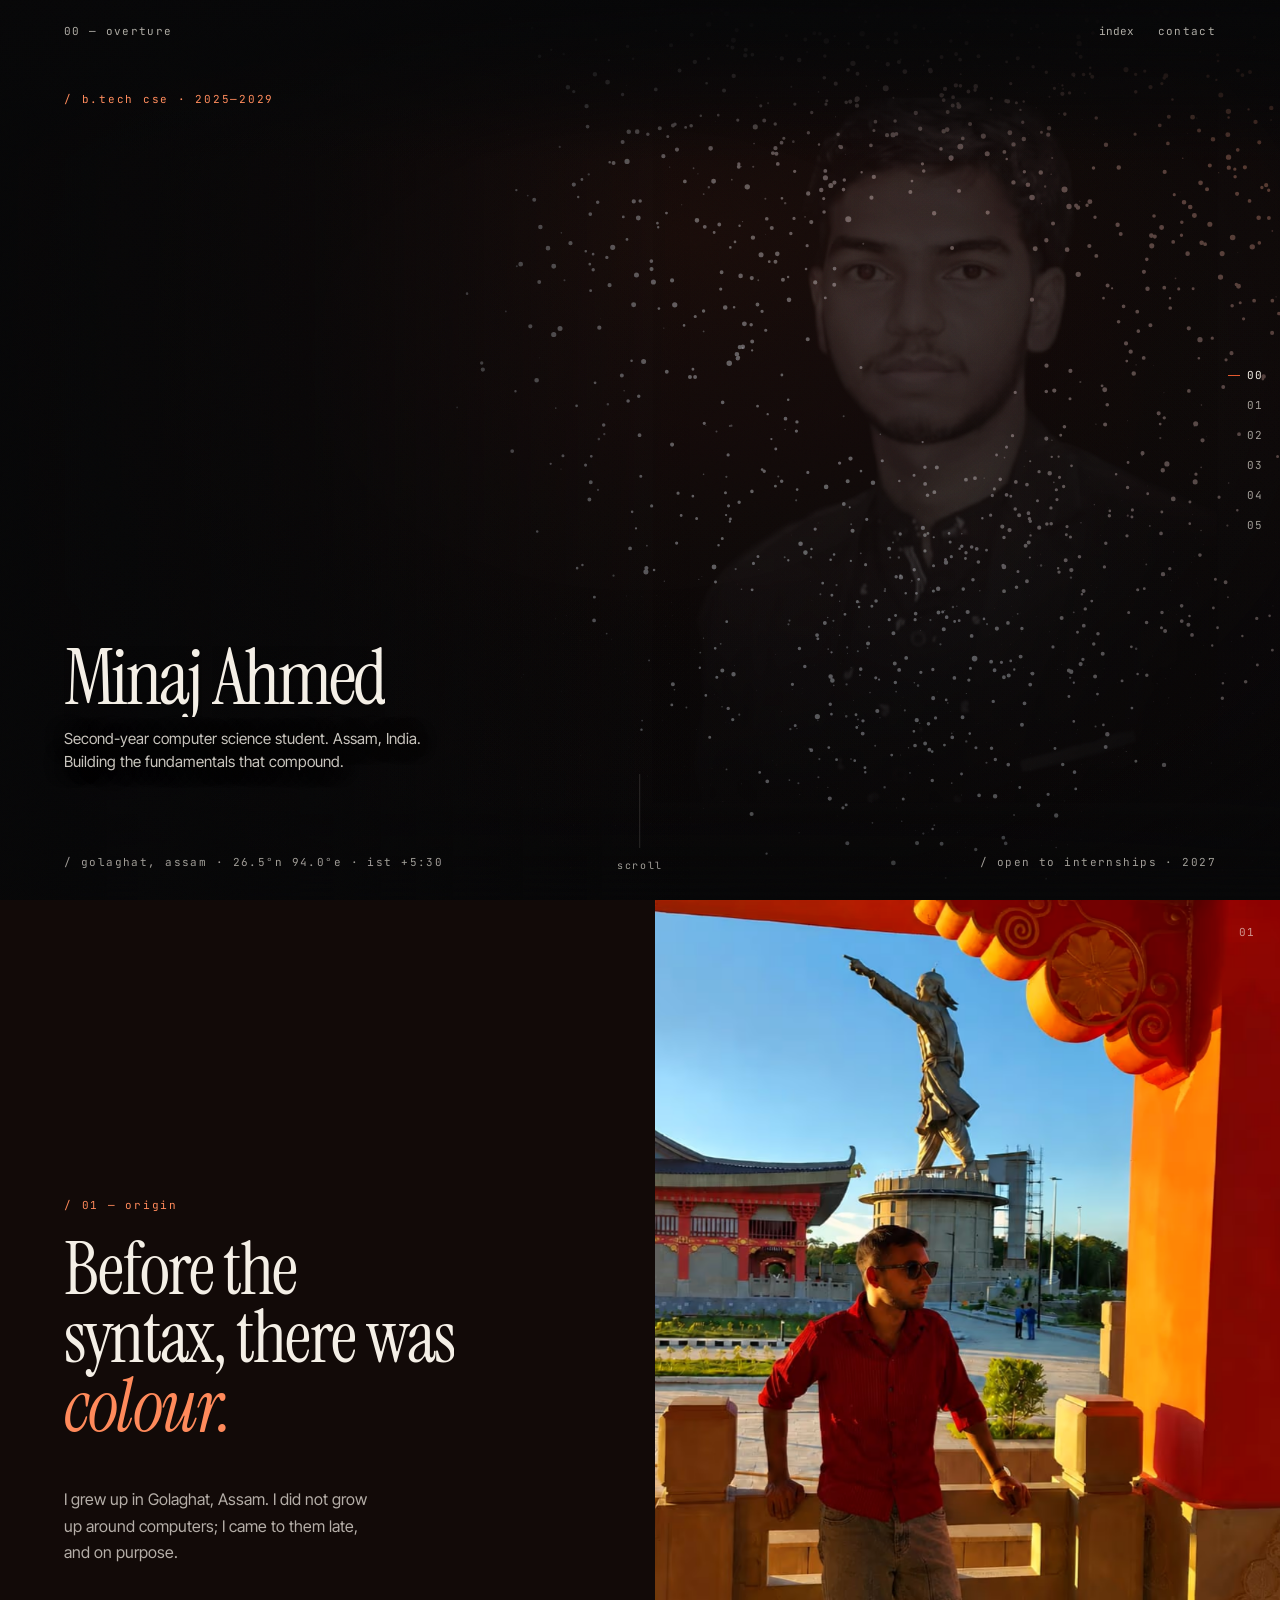
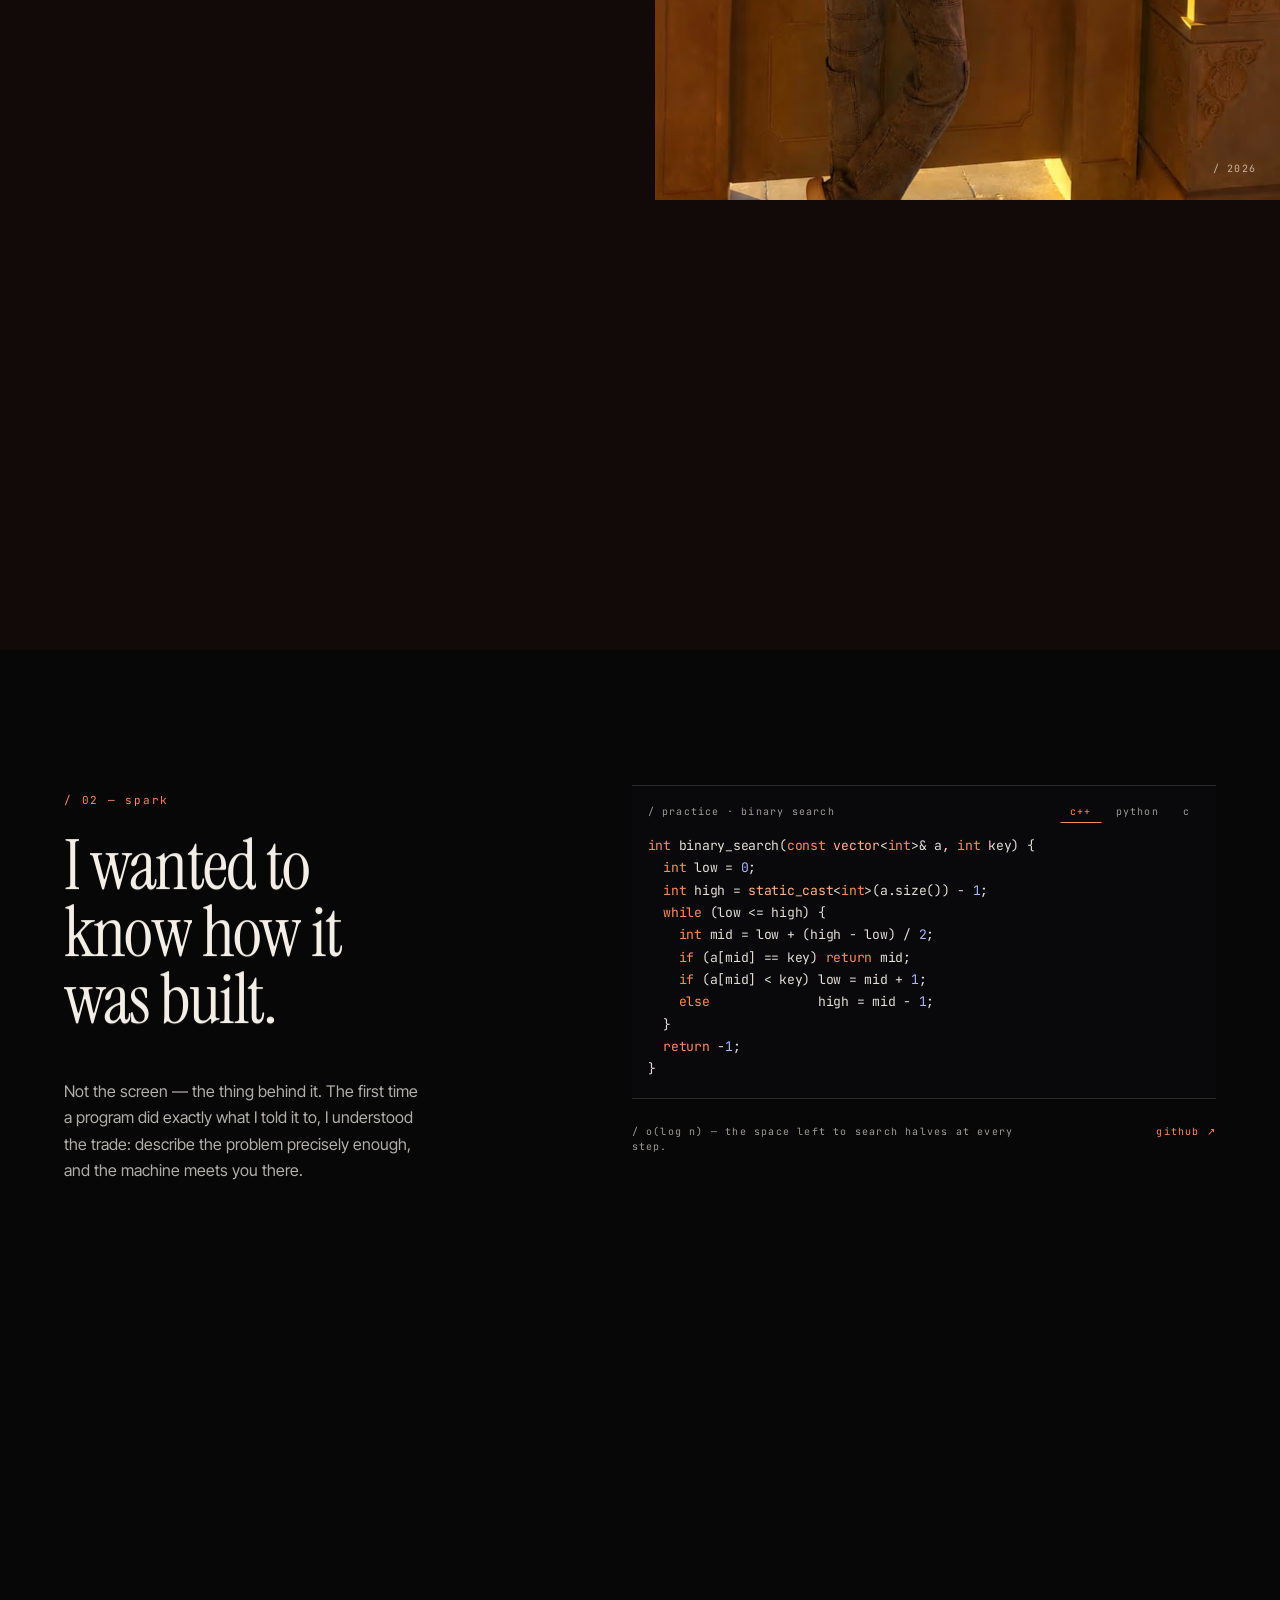
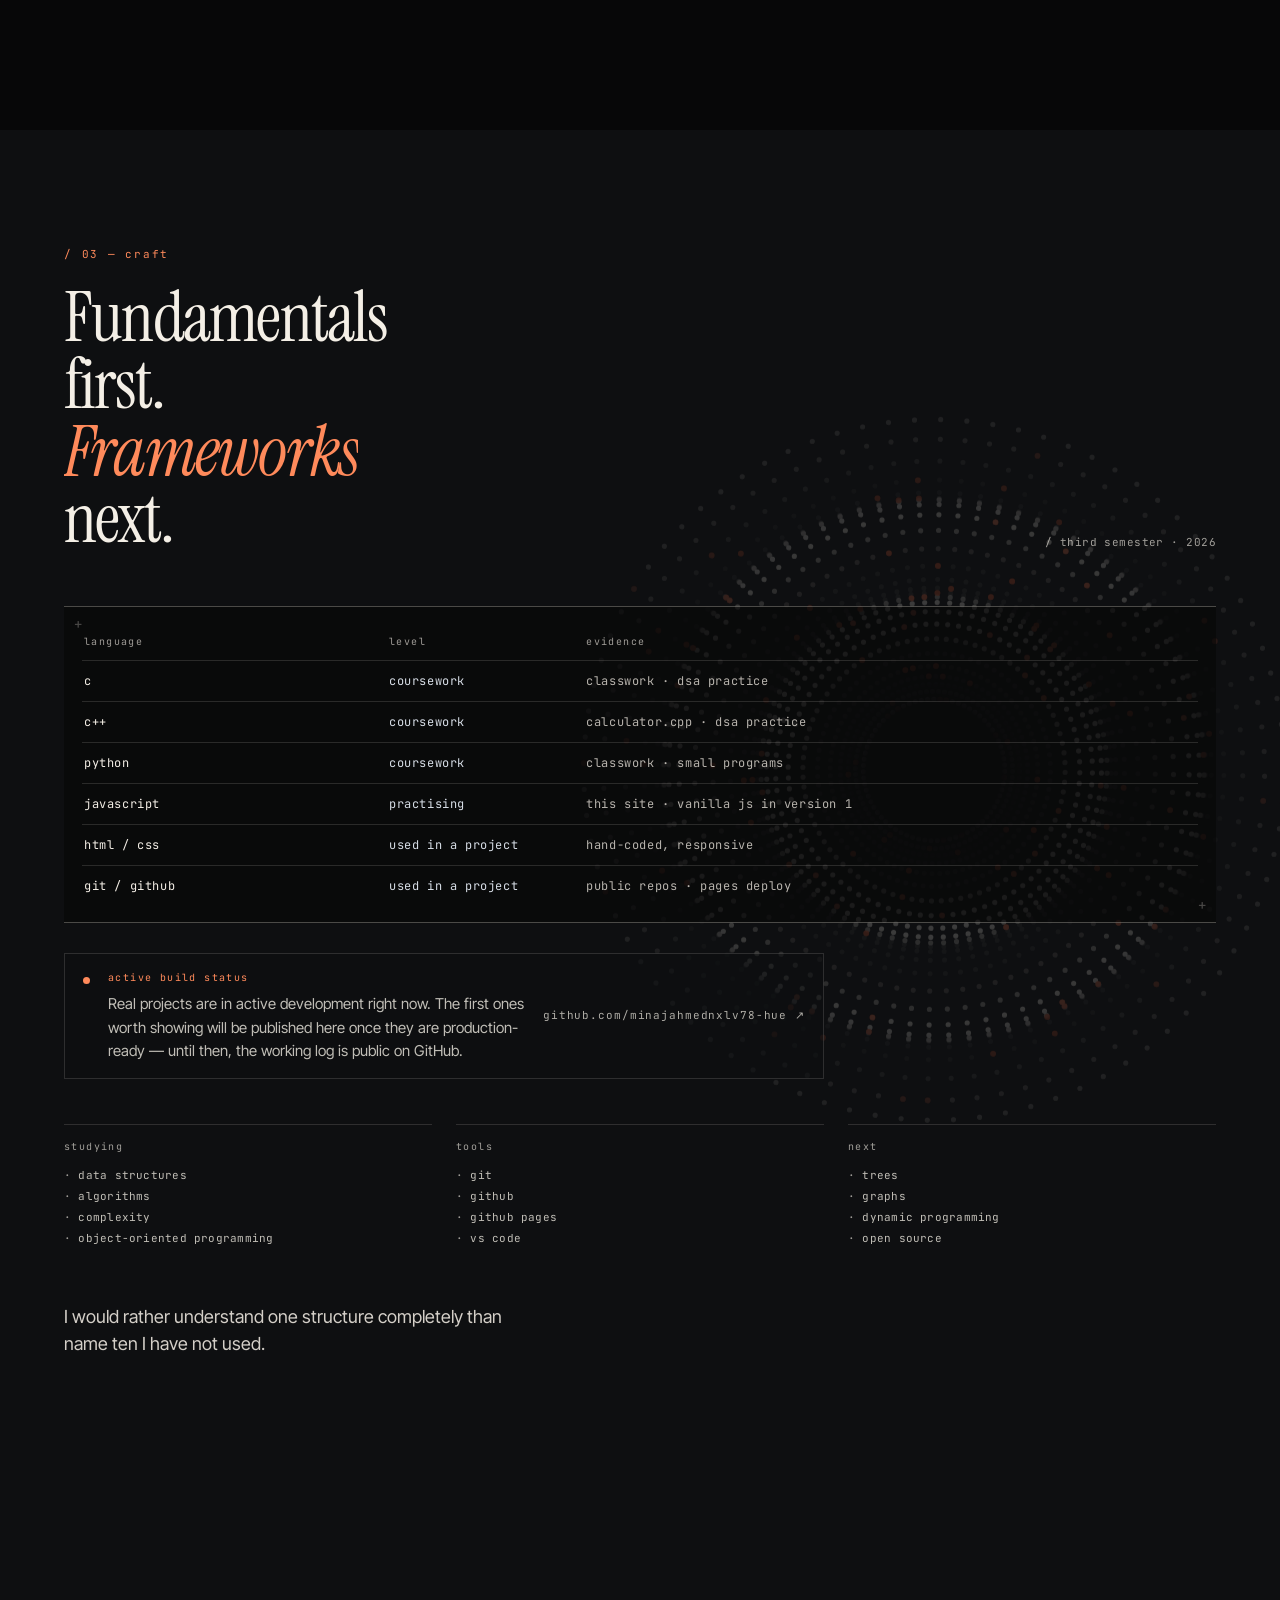
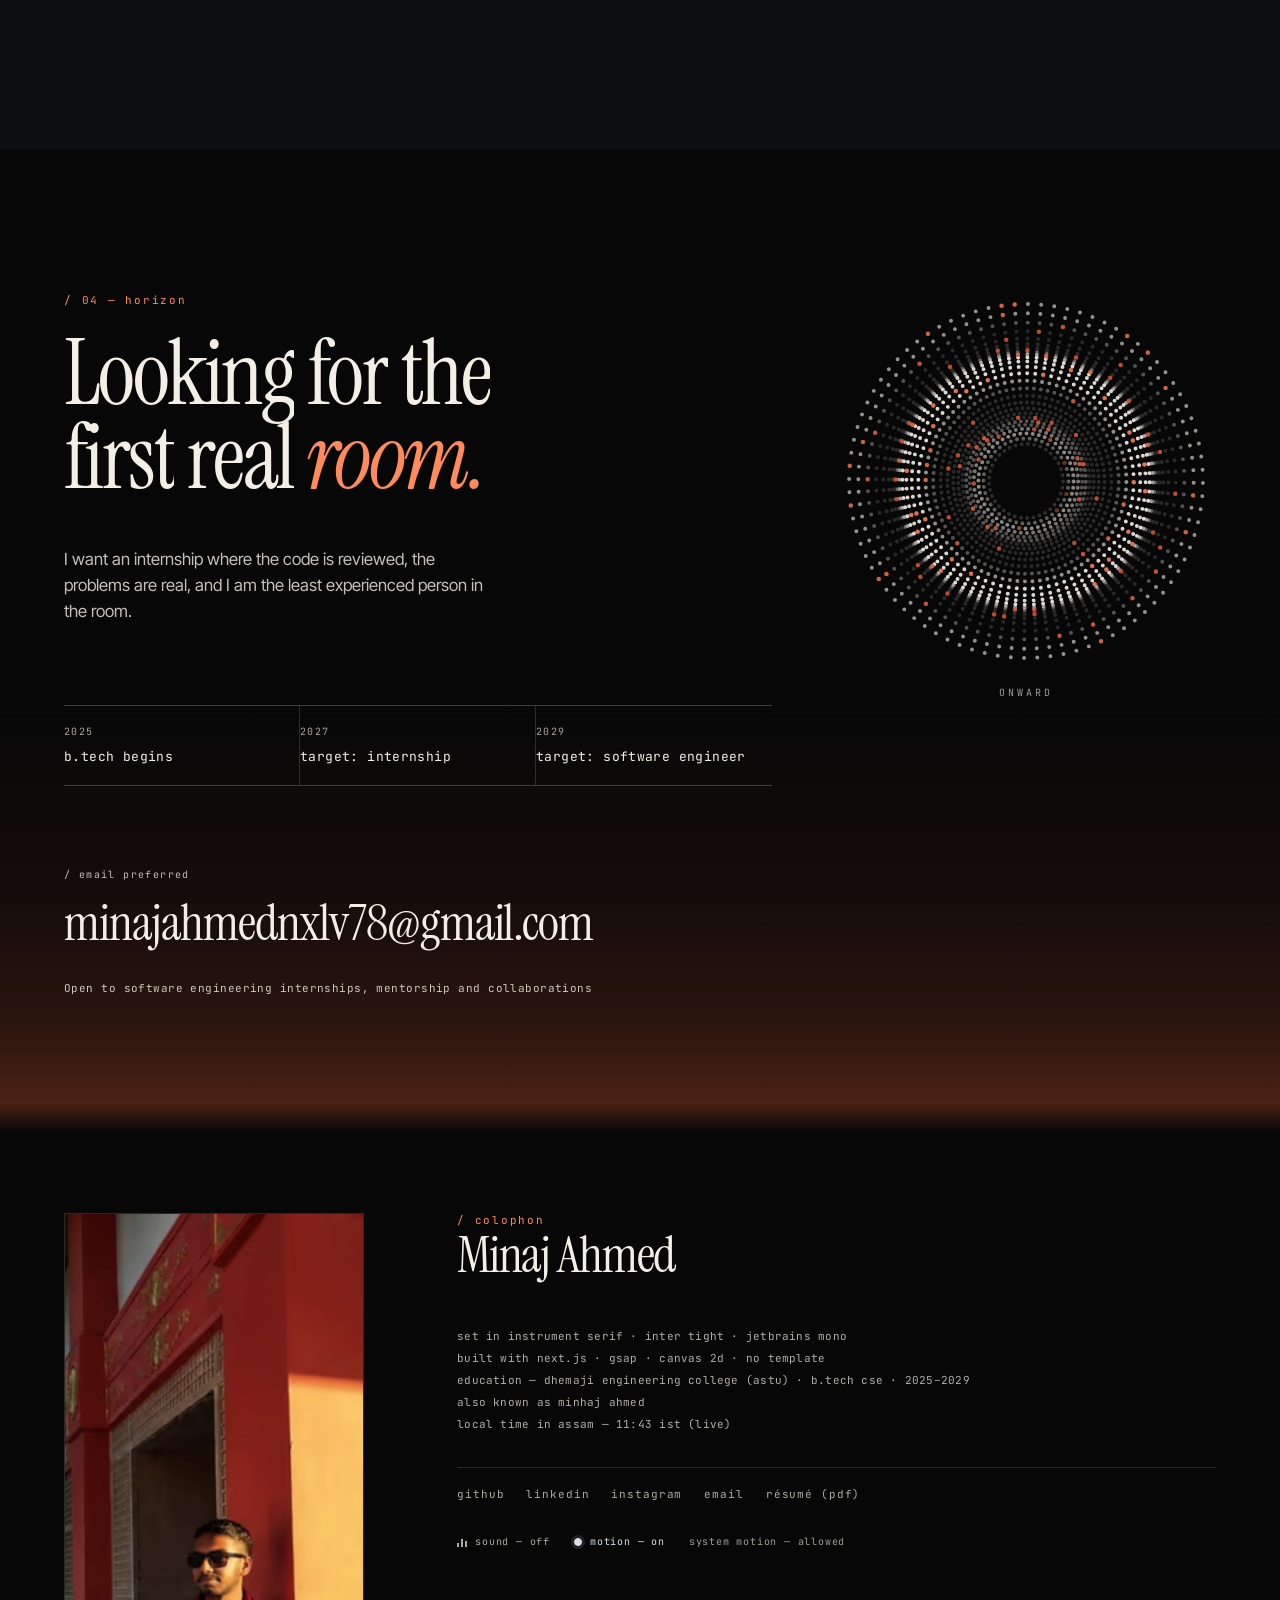
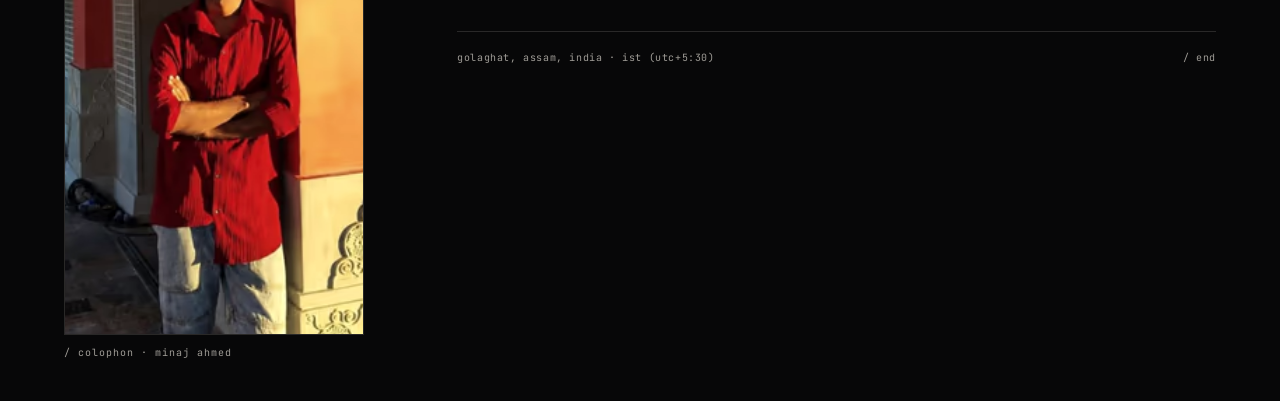
==== commit dbf72c1d: "Deploy 2026-11-17 20:35" ====
--- a/index.html
+++ b/index.html
@@ -1,12 +1,12 @@
-<!DOCTYPE html><!--DArHgZbOfu9YtC_aOjWKg--><html lang="en"><head><meta charSet="utf-8"/><meta name="viewport" content="width=device-width, initial-scale=1"/><link rel="stylesheet" href="/_next/static/css/0eb7041a0284765f.css" data-precedence="next"/><link rel="preload" as="script" fetchPriority="low" href="/_next/static/chunks/webpack-2bc309fe597aff29.js"/><script src="/_next/static/chunks/4bd1b696-c023c6e3521b1417.js" async=""></script><script src="/_next/static/chunks/255-0e5ac6cd71b0e266.js" async=""></script><script src="/_next/static/chunks/main-app-1ef819b8450698eb.js" async=""></script><script src="/_next/static/chunks/c15bf2b0-23b96f27db3d4449.js" async=""></script><script src="/_next/static/chunks/674-6855b64ee899c7fb.js" async=""></script><script src="/_next/static/chunks/691-0249259bc89ee225.js" async=""></script><script src="/_next/static/chunks/app/layout-d95df0470941ae35.js" async=""></script><script src="/_next/static/chunks/app/page-55a56aab05a2bfc3.js" async=""></script><link rel="preload" href="/fonts/InstrumentSerif-Regular.woff2" as="font" type="font/woff2" crossorigin=""/><link rel="preload" href="/fonts/InstrumentSerif-Italic.woff2" as="font" type="font/woff2" crossorigin=""/><link rel="preload" href="/assets/portrait/hero-960.jpg" as="image" type="image/jpeg"/><meta name="theme-color" content="#070708"/><meta name="color-scheme" content="dark"/><title>Minaj Ahmed — Computer Science Student, Assam</title><meta name="description" content="Minaj Ahmed is a second-year B.Tech CSE student at Dhemaji Engineering College (ASTU), Assam, building strong foundations in data structures, algorithms and C++."/><meta name="application-name" content="From Ember to Chrome"/><link rel="author" href="https://minajahmednxlv78-hue.github.io/"/><meta name="author" content="Minaj Ahmed"/><meta name="keywords" content="Minaj Ahmed,Minhaj Ahmed,computer science student,Assam,Dhemaji Engineering College,ASTU,C++,data structures,algorithms,portfolio"/><meta name="creator" content="Minaj Ahmed"/><meta name="publisher" content="Minaj Ahmed"/><meta name="robots" content="index, follow"/><meta name="category" content="portfolio"/><link rel="canonical" href="https://minajahmednxlv78-hue.github.io/"/><meta property="og:title" content="Minaj Ahmed — Computer Science Student, Assam"/><meta property="og:description" content="Minaj Ahmed is a second-year B.Tech CSE student at Dhemaji Engineering College (ASTU), Assam, building strong foundations in data structures, algorithms and C++."/><meta property="og:url" content="https://minajahmednxlv78-hue.github.io/"/><meta property="og:site_name" content="Minaj Ahmed"/><meta property="og:locale" content="en_IN"/><meta property="og:image" content="https://minajahmednxlv78-hue.github.io/assets/og.jpg"/><meta property="og:image:width" content="1200"/><meta property="og:image:height" content="630"/><meta property="og:image:alt" content="Minaj Ahmed — from ember to chrome. A halftone portrait and the title in bone type on ink."/><meta property="og:type" content="website"/><meta name="twitter:card" content="summary_large_image"/><meta name="twitter:title" content="Minaj Ahmed — Computer Science Student, Assam"/><meta name="twitter:description" content="Minaj Ahmed is a second-year B.Tech CSE student at Dhemaji Engineering College (ASTU), Assam, building strong foundations in data structures, algorithms and C++."/><meta name="twitter:image" content="https://minajahmednxlv78-hue.github.io/assets/og.jpg"/><link rel="icon" href="/icon.svg?3699fe53bb4ca158" type="image/svg+xml" sizes="any"/><script>try{var m=localStorage.getItem('ember-to-chrome-motion');var r=window.matchMedia('(prefers-reduced-motion: reduce)').matches;document.documentElement.dataset.motion=(m==='off'||(!m&&r))?'off':'on';if(sessionStorage.getItem('ember-to-chrome-visited')==='1'){document.documentElement.dataset.visited='true'}}catch(e){}</script><noscript><style>.preloader{display:none}.signal-portrait::before{opacity:0!important}</style></noscript><script type="application/ld+json">{"@context":"https://schema.org","@type":"Person","name":"Minaj Ahmed","alternateName":"Minhaj Ahmed","jobTitle":"Computer Science Engineering Student","description":"Second-year Computer Science student in Assam building strong foundations in data structures, algorithms and object-oriented programming.","email":"mailto:minajahmednxlv78@gmail.com","url":"https://minajahmednxlv78-hue.github.io/","affiliation":{"@type":"CollegeOrUniversity","name":"Dhemaji Engineering College (ASTU)"},"address":{"@type":"PostalAddress","addressLocality":"Golaghat","addressRegion":"Assam","addressCountry":"IN"},"sameAs":["https://github.com/minajahmednxlv78-hue","https://www.linkedin.com/in/minhaj-ahmed-7282b8321","https://www.instagram.com/_min_haj_08"],"knowsAbout":["Data Structures","Algorithms","Object-Oriented Programming","C","C++","Python","Git","GitHub"]}</script><script src="/_next/static/chunks/polyfills-42372ed130431b0a.js" noModule=""></script></head><body><div hidden=""><!--$--><!--/$--></div><div class="preloader " aria-hidden="true"><canvas class="preloader__canvas"></canvas><span class="preloader__counter">000</span><span class="preloader__word">from ember to chrome</span></div><div class="grain" aria-hidden="true"></div><canvas class="dot-field" aria-hidden="true"></canvas><canvas class="wipe" aria-hidden="true"></canvas><div class="site" id="site"><a class="skip-link" href="#main">Skip to content</a><header class="topbar " aria-label="Site header"><div class="topbar__inner"><span class="topbar__chapter">00<!-- --> — <!-- -->overture</span><nav class="topbar__right" aria-label="Primary"><button type="button" class="topbar__link" aria-haspopup="dialog" aria-expanded="false" aria-controls="index-overlay">index</button><a class="topbar__link" href="#horizon">contact</a></nav></div></header><nav class="rail" aria-label="Chapter navigation"><a class="rail__link is-active" href="#overture" aria-current="location" aria-label="Chapter 00, Overture">00</a><a class="rail__link " href="#origin" aria-label="Chapter 01, Origin">01</a><a class="rail__link " href="#spark" aria-label="Chapter 02, Spark">02</a><a class="rail__link " href="#craft" aria-label="Chapter 03, Craft">03</a><a class="rail__link " href="#horizon" aria-label="Chapter 04, Horizon">04</a><a class="rail__link " href="#colophon" aria-label="Chapter 05, Colophon">05</a></nav><main id="main" tabindex="-1"><section id="overture" class="overture" data-chapter="overture" aria-labelledby="overture-title"><div class="overture__photo"><div class="signal-portrait"><picture><source type="image/avif" srcSet="/assets/portrait/hero-540.avif 540w, /assets/portrait/hero-960.avif 960w" sizes="(max-width: 767px) 76vw, (max-width: 960px) 52vw, 36vw"/><source type="image/webp" srcSet="/assets/portrait/hero-540.webp 540w, /assets/portrait/hero-960.webp 960w" sizes="(max-width: 767px) 76vw, (max-width: 960px) 52vw, 36vw"/><img class="signal-portrait__photo" src="/assets/portrait/hero-960.jpg" alt="Portrait of Minaj Ahmed." width="960" height="960" loading="eager" decoding="async" fetchPriority="high" style="object-position:50% 4%"/></picture><canvas class="signal-portrait__canvas" aria-hidden="true"></canvas></div></div><div class="overture__scrim" aria-hidden="true"></div><div class="overture__stage shell"><div class="overture__label"><p class="label label--accent">/ b.tech cse · 2025—2029</p></div><div class="overture__main"><h1 id="overture-title" class="split overture__name"><span><span class="w-mask"><span class="w-inner">Minaj</span></span> </span><span><span class="w-mask"><span class="w-inner">Ahmed</span></span></span></h1><p class="overture__subline">Second-year computer science student. Assam, India. Building the fundamentals that compound.</p></div></div><div class="overture__meta" aria-label="Location and availability"><span>/ golaghat, assam · 26.5°n 94.0°e · ist +5:30</span><span>/ open to internships · 2027</span></div><div class="scroll-cue" aria-hidden="true"><span class="scroll-cue__track"><span class="scroll-cue__fill"></span></span><span>scroll</span></div></section><section id="origin" class="origin" data-chapter="origin" aria-labelledby="origin-title"><div class="origin__track"><div class="origin__stage"><div class="origin__copy"><p class="label label--accent">/ 01 — origin</p><h2 id="origin-title" class="split origin__head"><span><span class="w-mask"><span class="w-inner">Before</span></span> </span><span><span class="w-mask"><span class="w-inner">the</span></span> </span><span><span class="w-mask"><span class="w-inner">syntax,</span></span> </span><span><span class="w-mask"><span class="w-inner">there</span></span> </span><span><span class="w-mask"><span class="w-inner">was</span></span> </span><span><span class="w-mask"><span class="w-inner"><em>colour.</em></span></span></span></h2><p class="origin__body">I grew up in Golaghat, Assam. I did not grow up around computers; I came to them late, and on purpose.</p></div><div class="origin__media"><picture><source type="image/avif" srcSet="/assets/temple/origin-720.avif 720w, /assets/temple/origin-1086.avif 1086w" sizes="(max-width: 767px) 100vw, 58vw"/><source type="image/webp" srcSet="/assets/temple/origin-720.webp 720w, /assets/temple/origin-1086.webp 1086w" sizes="(max-width: 767px) 100vw, 58vw"/><img class="origin__photo" src="/assets/temple/origin-1086.jpg" width="1086" height="1448" alt="Minaj Ahmed leaning on a stone balustrade beneath a bright orange temple gateway, with a tall statue behind him." loading="lazy" decoding="async"/></picture><div class="origin__caption"><span>/ 2026</span></div><span class="origin__index" aria-hidden="true">01</span></div></div></div></section><section id="spark" class="spark chapter" data-chapter="spark" aria-labelledby="spark-title"><div class="shell"><div class="spark__grid"><div><p class="label label--accent">/ 02 — spark</p><h2 id="spark-title" class="split spark__headline"><span><span class="w-mask"><span class="w-inner">I</span></span> </span><span><span class="w-mask"><span class="w-inner">wanted</span></span> </span><span><span class="w-mask"><span class="w-inner">to</span></span> </span><span><span class="w-mask"><span class="w-inner">know</span></span> </span><span><span class="w-mask"><span class="w-inner">how</span></span> </span><span><span class="w-mask"><span class="w-inner">it</span></span> </span><span><span class="w-mask"><span class="w-inner">was</span></span> </span><span><span class="w-mask"><span class="w-inner">built.</span></span></span></h2><p class="reveal spark__body">Not the screen — the thing behind it. The first time a program did exactly what I told it to, I understood the trade: describe the problem precisely enough, and the machine meets you there.</p></div><div class="reveal dotcode-shell"><div class="dotcode"><div class="dotcode__label"><span>/ excerpt · calculator.cpp</span><span aria-hidden="true">c++</span></div><div class="dotcode__frame"><canvas class="dotcode__canvas" aria-hidden="true"></canvas><pre class="dotcode__code" tabindex="0" aria-label="C++ excerpt from calculator.cpp"><code><span><span class="tok-dim">…</span>
-</span><span><span class="tok-keyword">do</span><span> {</span>
-</span><span><span>  </span><span class="tok-builtin">cin</span><span> &gt;&gt; choice;</span>
-</span><span><span>  </span><span class="tok-keyword">switch</span><span> (choice) {</span>
-</span><span><span>    </span><span class="tok-keyword">case</span><span> </span><span class="tok-number">4</span><span>:</span>
-</span><span><span>      </span><span class="tok-keyword">if</span><span> (b != </span><span class="tok-number">0</span><span>) </span><span class="tok-builtin">cout</span><span> &lt;&lt; </span><span class="tok-string">&quot;Result = &quot;</span><span> &lt;&lt; a / b;</span>
-</span><span><span>      </span><span class="tok-keyword">else</span><span> </span><span class="tok-builtin">cout</span><span> &lt;&lt; </span><span class="tok-string">&quot;Cannot divide by zero&quot;</span><span>;</span>
-</span><span><span>      </span><span class="tok-keyword">break</span><span>;</span>
+<!DOCTYPE html><!--M_KKtPKe0O8GhaSgJYEgE--><html lang="en"><head><meta charSet="utf-8"/><meta name="viewport" content="width=device-width, initial-scale=1"/><link rel="stylesheet" href="/_next/static/css/527d2ea956b43548.css" data-precedence="next"/><link rel="preload" as="script" fetchPriority="low" href="/_next/static/chunks/webpack-2bc309fe597aff29.js"/><script src="/_next/static/chunks/4bd1b696-c023c6e3521b1417.js" async=""></script><script src="/_next/static/chunks/255-0e5ac6cd71b0e266.js" async=""></script><script src="/_next/static/chunks/main-app-1ef819b8450698eb.js" async=""></script><script src="/_next/static/chunks/c15bf2b0-23b96f27db3d4449.js" async=""></script><script src="/_next/static/chunks/674-6855b64ee899c7fb.js" async=""></script><script src="/_next/static/chunks/691-0249259bc89ee225.js" async=""></script><script src="/_next/static/chunks/app/layout-073b75c35aab5876.js" async=""></script><script src="/_next/static/chunks/app/page-e1aa529029639bf6.js" async=""></script><link rel="preload" href="/fonts/InstrumentSerif-Regular.woff2" as="font" type="font/woff2" crossorigin=""/><link rel="preload" href="/fonts/InstrumentSerif-Italic.woff2" as="font" type="font/woff2" crossorigin=""/><link rel="preload" href="/assets/portrait/hero-960.jpg" as="image" type="image/jpeg"/><meta name="theme-color" content="#070708"/><meta name="color-scheme" content="dark"/><title>Minaj Ahmed — Computer Science Student, Assam</title><meta name="description" content="Minaj Ahmed is a second-year B.Tech CSE student at Dhemaji Engineering College (ASTU), Assam, building strong foundations in data structures, algorithms and C++."/><meta name="application-name" content="From Ember to Chrome"/><link rel="author" href="https://minajahmednxlv78-hue.github.io/"/><meta name="author" content="Minaj Ahmed"/><meta name="keywords" content="Minaj Ahmed,Minhaj Ahmed,computer science student,Assam,Dhemaji Engineering College,ASTU,C++,data structures,algorithms,portfolio"/><meta name="creator" content="Minaj Ahmed"/><meta name="publisher" content="Minaj Ahmed"/><meta name="robots" content="index, follow"/><meta name="category" content="portfolio"/><link rel="canonical" href="https://minajahmednxlv78-hue.github.io/"/><meta property="og:title" content="Minaj Ahmed — Computer Science Student, Assam"/><meta property="og:description" content="Minaj Ahmed is a second-year B.Tech CSE student at Dhemaji Engineering College (ASTU), Assam, building strong foundations in data structures, algorithms and C++."/><meta property="og:url" content="https://minajahmednxlv78-hue.github.io/"/><meta property="og:site_name" content="Minaj Ahmed"/><meta property="og:locale" content="en_IN"/><meta property="og:image" content="https://minajahmednxlv78-hue.github.io/assets/og.jpg"/><meta property="og:image:width" content="1200"/><meta property="og:image:height" content="630"/><meta property="og:image:alt" content="Minaj Ahmed — from ember to chrome. A halftone portrait and the title in bone type on ink."/><meta property="og:type" content="website"/><meta name="twitter:card" content="summary_large_image"/><meta name="twitter:title" content="Minaj Ahmed — Computer Science Student, Assam"/><meta name="twitter:description" content="Minaj Ahmed is a second-year B.Tech CSE student at Dhemaji Engineering College (ASTU), Assam, building strong foundations in data structures, algorithms and C++."/><meta name="twitter:image" content="https://minajahmednxlv78-hue.github.io/assets/og.jpg"/><link rel="icon" href="/icon.svg?3699fe53bb4ca158" type="image/svg+xml" sizes="any"/><script>try{var m=localStorage.getItem('ember-to-chrome-motion');var r=window.matchMedia('(prefers-reduced-motion: reduce)').matches;document.documentElement.dataset.motion=(m==='off'||(!m&&r))?'off':'on';if(sessionStorage.getItem('ember-to-chrome-visited')==='1'){document.documentElement.dataset.visited='true'}}catch(e){}</script><noscript><style>.preloader{display:none}.signal-portrait::before{opacity:0!important}</style></noscript><script type="application/ld+json">{"@context":"https://schema.org","@type":"Person","name":"Minaj Ahmed","alternateName":"Minhaj Ahmed","jobTitle":"Computer Science Engineering Student","description":"Second-year Computer Science student in Assam building strong foundations in data structures, algorithms and object-oriented programming.","email":"mailto:minajahmednxlv78@gmail.com","url":"https://minajahmednxlv78-hue.github.io/","affiliation":{"@type":"CollegeOrUniversity","name":"Dhemaji Engineering College (ASTU)"},"address":{"@type":"PostalAddress","addressLocality":"Golaghat","addressRegion":"Assam","addressCountry":"IN"},"sameAs":["https://github.com/minajahmednxlv78-hue","https://www.linkedin.com/in/minhaj-ahmed-7282b8321","https://www.instagram.com/_min_haj_08"],"knowsAbout":["Data Structures","Algorithms","Object-Oriented Programming","C","C++","Python","Git","GitHub"]}</script><script src="/_next/static/chunks/polyfills-42372ed130431b0a.js" noModule=""></script></head><body><div hidden=""><!--$--><!--/$--></div><div class="preloader " aria-hidden="true"><canvas class="preloader__canvas"></canvas><span class="preloader__counter">000</span><span class="preloader__word">from ember to chrome</span></div><div class="grain" aria-hidden="true"></div><div class="site" id="site"><a class="skip-link" href="#main">Skip to content</a><header class="topbar " aria-label="Site header"><div class="topbar__inner"><span class="topbar__chapter">00<!-- --> — <!-- -->overture</span><nav class="topbar__right" aria-label="Primary"><button type="button" class="topbar__link" aria-haspopup="dialog" aria-expanded="false" aria-controls="index-overlay">index</button><a class="topbar__link" href="#horizon">contact</a></nav></div></header><nav class="rail" aria-label="Chapter navigation"><a class="rail__link is-active" href="#overture" aria-current="location" aria-label="Chapter 00, Overture">00</a><a class="rail__link " href="#origin" aria-label="Chapter 01, Origin">01</a><a class="rail__link " href="#spark" aria-label="Chapter 02, Spark">02</a><a class="rail__link " href="#craft" aria-label="Chapter 03, Craft">03</a><a class="rail__link " href="#horizon" aria-label="Chapter 04, Horizon">04</a><a class="rail__link " href="#colophon" aria-label="Chapter 05, Colophon">05</a></nav><main id="main" tabindex="-1"><section id="overture" class="overture" data-chapter="overture" aria-labelledby="overture-title"><div class="overture__photo"><div class="signal-portrait"><picture><source type="image/avif" srcSet="/assets/portrait/hero-540.avif 540w, /assets/portrait/hero-960.avif 960w" sizes="(max-width: 767px) 76vw, (max-width: 960px) 52vw, 36vw"/><source type="image/webp" srcSet="/assets/portrait/hero-540.webp 540w, /assets/portrait/hero-960.webp 960w" sizes="(max-width: 767px) 76vw, (max-width: 960px) 52vw, 36vw"/><img class="signal-portrait__photo" src="/assets/portrait/hero-960.jpg" alt="Portrait of Minaj Ahmed." width="960" height="960" loading="eager" decoding="async" fetchPriority="high" style="object-position:50% 4%"/></picture><canvas class="signal-portrait__canvas" aria-hidden="true"></canvas></div></div><div class="overture__scrim" aria-hidden="true"></div><div class="overture__stage shell"><div class="overture__label"><p class="label label--accent">/ b.tech cse · 2025—2029</p></div><div class="overture__main"><h1 id="overture-title" class="split overture__name"><span><span class="w-mask"><span class="w-inner">Minaj</span></span> </span><span><span class="w-mask"><span class="w-inner">Ahmed</span></span></span></h1><p class="overture__subline">Second-year computer science student. Assam, India. Building the fundamentals that compound.</p></div></div><div class="overture__meta" aria-label="Location and availability"><span>/ golaghat, assam · 26.5°n 94.0°e · ist +5:30</span><span>/ open to internships · 2027</span></div><div class="scroll-cue" aria-hidden="true"><span class="scroll-cue__track"><span class="scroll-cue__fill"></span></span><span>scroll</span></div></section><section id="origin" class="origin" data-chapter="origin" aria-labelledby="origin-title"><div class="origin__track"><div class="origin__stage"><div class="origin__copy"><p class="label label--accent">/ 01 — origin</p><h2 id="origin-title" class="split origin__head"><span><span class="w-mask"><span class="w-inner">Before</span></span> </span><span><span class="w-mask"><span class="w-inner">the</span></span> </span><span><span class="w-mask"><span class="w-inner">syntax,</span></span> </span><span><span class="w-mask"><span class="w-inner">there</span></span> </span><span><span class="w-mask"><span class="w-inner">was</span></span> </span><span><span class="w-mask"><span class="w-inner"><em>colour.</em></span></span></span></h2><p class="origin__body">I grew up in Golaghat, Assam. I did not grow up around computers; I came to them late, and on purpose.</p></div><div class="origin__media"><picture><source type="image/avif" srcSet="/assets/temple/origin-720.avif 720w, /assets/temple/origin-1086.avif 1086w" sizes="(max-width: 767px) 100vw, 58vw"/><source type="image/webp" srcSet="/assets/temple/origin-720.webp 720w, /assets/temple/origin-1086.webp 1086w" sizes="(max-width: 767px) 100vw, 58vw"/><img class="origin__photo" src="/assets/temple/origin-1086.jpg" width="1086" height="1448" alt="Minaj Ahmed leaning on a stone balustrade beneath a bright orange temple gateway, with a tall statue behind him." loading="lazy" decoding="async"/></picture><div class="origin__caption"><span>/ 2026</span></div><span class="origin__index" aria-hidden="true">01</span></div></div></div></section><section id="spark" class="spark chapter" data-chapter="spark" aria-labelledby="spark-title"><div class="shell"><div class="spark__grid"><div><p class="label label--accent">/ 02 — spark</p><h2 id="spark-title" class="split spark__headline"><span><span class="w-mask"><span class="w-inner">I</span></span> </span><span><span class="w-mask"><span class="w-inner">wanted</span></span> </span><span><span class="w-mask"><span class="w-inner">to</span></span> </span><span><span class="w-mask"><span class="w-inner">know</span></span> </span><span><span class="w-mask"><span class="w-inner">how</span></span> </span><span><span class="w-mask"><span class="w-inner">it</span></span> </span><span><span class="w-mask"><span class="w-inner">was</span></span> </span><span><span class="w-mask"><span class="w-inner">built.</span></span></span></h2><p class="reveal spark__body">Not the screen — the thing behind it. The first time a program did exactly what I told it to, I understood the trade: describe the problem precisely enough, and the machine meets you there.</p></div><div class="reveal dotcode-shell"><div class="dotcode"><div class="dotcode__label"><span>/ practice · binary search</span><div class="dotcode__tabs" role="tablist" aria-label="Snippet language"><button type="button" role="tab" id="dotcode-tab-c++" aria-selected="true" aria-controls="dotcode-panel" tabindex="0" class="is-active">c++</button><button type="button" role="tab" id="dotcode-tab-python" aria-selected="false" aria-controls="dotcode-panel" tabindex="-1" class="">python</button><button type="button" role="tab" id="dotcode-tab-c" aria-selected="false" aria-controls="dotcode-panel" tabindex="-1" class="">c</button></div></div><div class="dotcode__frame"><canvas class="dotcode__canvas" aria-hidden="true"></canvas><pre class="dotcode__code" tabindex="0" role="tabpanel" id="dotcode-panel" aria-labelledby="dotcode-tab-c++" aria-label="Binary search in c++"><code><span><span class="tok-keyword">int</span><span> binary_search(</span><span class="tok-keyword">const</span><span> </span><span class="tok-builtin">vector</span><span>&lt;</span><span class="tok-keyword">int</span><span>&gt;&amp; a, </span><span class="tok-keyword">int</span><span> key) {</span>
+</span><span><span>  </span><span class="tok-keyword">int</span><span> low = </span><span class="tok-number">0</span><span>;</span>
+</span><span><span>  </span><span class="tok-keyword">int</span><span> high = </span><span class="tok-builtin">static_cast</span><span>&lt;</span><span class="tok-keyword">int</span><span>&gt;(a.size()) - </span><span class="tok-number">1</span><span>;</span>
+</span><span><span>  </span><span class="tok-keyword">while</span><span> (low &lt;= high) {</span>
+</span><span><span>    </span><span class="tok-keyword">int</span><span> mid = low + (high - low) / </span><span class="tok-number">2</span><span>;</span>
+</span><span><span>    </span><span class="tok-keyword">if</span><span> (a[mid] == key) </span><span class="tok-keyword">return</span><span> mid;</span>
+</span><span><span>    </span><span class="tok-keyword">if</span><span> (a[mid] &lt; key) low = mid + </span><span class="tok-number">1</span><span>;</span>
+</span><span><span>    </span><span class="tok-keyword">else</span><span>              high = mid - </span><span class="tok-number">1</span><span>;</span>
 </span><span><span>  }</span>
-</span><span><span>} </span><span class="tok-keyword">while</span><span> (choice != </span><span class="tok-number">5</span><span>);</span>
-</span><span><span class="tok-dim">…</span>
-</span></code></pre></div></div><div class="dotcode__meta"><span>/ the division-by-zero guard — the first time I thought about an edge case.</span><a href="https://github.com/minajahmednxlv78-hue/calculator" target="_blank" rel="noopener noreferrer">source ↗</a></div></div></div></div></section><section id="craft" class="craft" data-chapter="craft" aria-labelledby="craft-title"><div class="craft__track"><div class="craft__stage"><div class="craft__field" aria-hidden="true"></div><div class="craft__content shell"><div class="craft__top"><div><p class="label label--accent">/ 03 — craft</p><h2 id="craft-title" class="split craft__headline"><span><span class="w-mask"><span class="w-inner">Fundamentals</span></span> </span><span><span class="w-mask"><span class="w-inner">first.</span></span> </span><span><span class="w-mask"><span class="w-inner"><em>Frameworks</em></span></span> </span><span><span class="w-mask"><span class="w-inner">next.</span></span></span></h2></div><p class="craft__note">/ third semester · 2026</p></div><div class="reveal spec ticked"><div class="spec__row spec__row--head"><span>LANGUAGE</span><span>LEVEL</span><span>EVIDENCE</span></div><div class="spec__row"><span>c</span><span class="spec__level">coursework</span><span class="spec__evidence">classwork · dsa practice</span></div><div class="spec__row"><span>c++</span><span class="spec__level">coursework</span><span class="spec__evidence">calculator.cpp · dsa practice</span></div><div class="spec__row"><span>python</span><span class="spec__level">coursework</span><span class="spec__evidence">classwork · small programs</span></div><div class="spec__row"><span>javascript</span><span class="spec__level">practising</span><span class="spec__evidence">this site · vanilla js in version 1</span></div><div class="spec__row"><span>html / css</span><span class="spec__level">used in a project</span><span class="spec__evidence">hand-coded, responsive</span></div><div class="spec__row"><span>git / github</span><span class="spec__level">used in a project</span><span class="spec__evidence">public repos · pages deploy</span></div></div><div class="craft__cols"><dl class="reveal craft__col"><dt>studying</dt><dd><span>data structures</span><span>algorithms</span><span>complexity</span><span>object-oriented programming</span></dd></dl><dl class="reveal craft__col"><dt>tools</dt><dd><span>git</span><span>github</span><span>github pages</span><span>vs code</span></dd></dl><dl class="reveal craft__col"><dt>next</dt><dd><span>trees</span><span>graphs</span><span>dynamic programming</span><span>open source</span></dd></dl></div><p class="reveal craft__closing">I would rather understand one structure completely than name ten I have not used.</p></div></div></div></section><section id="horizon" class="horizon" data-chapter="horizon" aria-labelledby="horizon-title"><div class="horizon__content shell"><div class="horizon__grid"><div class="horizon__copy"><p class="label label--accent">/ 04 — horizon</p><h2 id="horizon-title" class="split horizon__headline"><span><span class="w-mask"><span class="w-inner">Looking</span></span> </span><span><span class="w-mask"><span class="w-inner">for</span></span> </span><span><span class="w-mask"><span class="w-inner">the</span></span> </span><span><span class="w-mask"><span class="w-inner">first</span></span> </span><span><span class="w-mask"><span class="w-inner">real</span></span> </span><span><span class="w-mask"><span class="w-inner"><em>room.</em></span></span></span></h2></div><figure class="horizon__signal"><div class="signal-field" aria-hidden="true"><canvas class="signal-field__canvas"></canvas></div><figcaption class="horizon__signal-label">onward</figcaption></figure><div class="horizon__rest"><p class="reveal horizon__body">I want an internship where the code is reviewed, the problems are real, and I am the least experienced person in the room.</p><div class="reveal horizon__timeline"><div class="horizon__step"><span>2025</span><strong>b.tech begins</strong></div><div class="horizon__step"><span>2027</span><strong>target: internship</strong></div><div class="horizon__step"><span>2029</span><strong>target: software engineer</strong></div></div><div class="reveal horizon__cta-wrap"><p class="horizon__cta-label">/ email preferred</p><a class="horizon__cta" href="mailto:minajahmednxlv78@gmail.com">minajahmednxlv78@gmail.com</a><p class="horizon__availability">Open to software engineering internships, mentorship and collaborations</p></div></div></div></div></section><footer id="colophon" class="colophon" data-chapter="colophon" aria-labelledby="colophon-title"><div class="shell"><div class="colophon__grid"><figure class="colophon__portrait"><picture><source type="image/avif" srcSet="/assets/portrait/alt-540.avif"/><source type="image/webp" srcSet="/assets/portrait/alt-540.webp"/><img src="/assets/portrait/alt-540.jpg" width="540" height="720" alt="Minaj Ahmed leaning against a red temple column in late afternoon light." loading="lazy" decoding="async"/></picture><figcaption>/ colophon · minaj ahmed</figcaption></figure><div class="colophon__main"><p class="label label--accent">/ colophon</p><h2 class="colophon__name" id="colophon-title">Minaj Ahmed</h2><div class="colophon__lines"><span>set in instrument serif · inter tight · jetbrains mono</span><span>built with next.js · gsap · canvas 2d · no template</span><span>education — dhemaji engineering college (astu) · b.tech cse · 2025–2029</span><span>also known as minhaj ahmed</span><span>local time in assam —<!-- --> <!-- -->--:--<!-- --> ist (live)</span></div><div class="colophon__links"><a href="https://github.com/minajahmednxlv78-hue" target="_blank" rel="noopener noreferrer">github</a><a href="https://www.linkedin.com/in/minhaj-ahmed-7282b8321" target="_blank" rel="noopener noreferrer">linkedin</a><a href="https://www.instagram.com/_min_haj_08" target="_blank" rel="noopener noreferrer">instagram</a><a href="mailto:minajahmednxlv78@gmail.com">email</a><a href="/resume.pdf" target="_blank" rel="noopener noreferrer">résumé (pdf)</a></div><div class="colophon__tools"><button type="button" class="sound-toggle" aria-pressed="false"><span class="sound-toggle__bars" aria-hidden="true"><i></i><i></i><i></i></span>sound — <!-- -->off</button><button type="button" class="sound-toggle motion-toggle" aria-pressed="false"><span class="motion-toggle__dot" aria-hidden="true"></span>motion — <!-- -->system<!-- --> <span class="sr-only">motion preference loading</span></button><span>system motion — allowed</span></div><div class="colophon__foot"><span>Golaghat, Assam, India<!-- --> · <!-- -->IST (UTC+5:30)</span><span>/ end</span></div></div></div></div></footer></main><!--$--><!--/$--></div><div id="index-overlay" class="index-overlay " role="dialog" aria-modal="true" aria-labelledby="index-title" aria-hidden="true"><div class="index-overlay__bar"><span id="index-title">index</span><button type="button" class="index-overlay__close" aria-label="Close index">close <span aria-hidden="true">×</span></button></div><div class="index-overlay__body"><div class="index-overlay__inner"><div class="index-overlay__list"><a class="index-row" href="#overture"><span class="index-row__num">00</span><span class="index-row__title">Overture</span><span class="index-row__image"><img src="/assets/portrait/hero-540.jpg" alt="Minaj Ahmed, portrait." loading="lazy"/></span><span class="index-row__arrow" aria-hidden="true">→</span></a><a class="index-row" href="#origin"><span class="index-row__num">01</span><span class="index-row__title">Origin</span><span class="index-row__image"><img src="/assets/temple/origin-720.jpg" alt="Minaj standing beneath a bright orange temple gateway." loading="lazy"/></span><span class="index-row__arrow" aria-hidden="true">→</span></a><a class="index-row" href="#spark"><span class="index-row__num">02</span><span class="index-row__title">Spark</span><span class="index-row__image index-row__image--dots" aria-hidden="true"></span><span class="index-row__arrow" aria-hidden="true">→</span></a><a class="index-row" href="#craft"><span class="index-row__num">03</span><span class="index-row__title">Craft</span><span class="index-row__image"><img src="/star-mark.svg" alt="Four-point chrome star mark." loading="lazy"/></span><span class="index-row__arrow" aria-hidden="true">→</span></a><a class="index-row" href="#horizon"><span class="index-row__num">04</span><span class="index-row__title">Horizon</span><span class="index-row__image"><img src="/assets/landscape/assam-1208.jpg" alt="A road lined with trees in Assam." loading="lazy"/></span><span class="index-row__arrow" aria-hidden="true">→</span></a><a class="index-row" href="#colophon"><span class="index-row__num">05</span><span class="index-row__title">Colophon</span><span class="index-row__image"><img src="/assets/portrait/alt-540.jpg" alt="Minaj Ahmed leaning against a red temple column." loading="lazy"/></span><span class="index-row__arrow" aria-hidden="true">→</span></a></div><div class="index-overlay__foot"><span>email is preferred · minajahmednxlv78@gmail.com</span><span><a href="https://github.com/minajahmednxlv78-hue" target="_blank" rel="noopener noreferrer">github</a> · <a href="https://www.linkedin.com/in/minhaj-ahmed-7282b8321" target="_blank" rel="noopener noreferrer">linkedin</a> · <a href="https://www.instagram.com/_min_haj_08" target="_blank" rel="noopener noreferrer">instagram</a></span></div></div></div></div><script src="/_next/static/chunks/webpack-2bc309fe597aff29.js" id="_R_" async=""></script><script>(self.__next_f=self.__next_f||[]).push([0])</script><script>self.__next_f.push([1,"1:\"$Sreact.fragment\"\n2:I[3989,[\"592\",\"static/chunks/c15bf2b0-23b96f27db3d4449.js\",\"674\",\"static/chunks/674-6855b64ee899c7fb.js\",\"691\",\"static/chunks/691-0249259bc89ee225.js\",\"177\",\"static/chunks/app/layout-d95df0470941ae35.js\"],\"default\"]\n3:I[9766,[],\"\"]\n4:I[8924,[],\"\"]\n5:I[9533,[\"592\",\"static/chunks/c15bf2b0-23b96f27db3d4449.js\",\"674\",\"static/chunks/674-6855b64ee899c7fb.js\",\"974\",\"static/chunks/app/page-55a56aab05a2bfc3.js\"],\"default\"]\n6:I[7334,[\"592\",\"static/chunks/c15bf2b0-23b96f27db3d4449.js\",\"674\",\"static/chunks/674-6855b64ee899c7fb.js\",\"974\",\"static/chunks/app/page-55a56aab05a2bfc3.js\"],\"default\"]\n7:I[214,[\"592\",\"static/chunks/c15bf2b0-23b96f27db3d4449.js\",\"674\",\"static/chunks/674-6855b64ee899c7fb.js\",\"974\",\"static/chunks/app/page-55a56aab05a2bfc3.js\"],\"default\"]\nf:I[7150,[],\"\"]\n:HL[\"/_next/static/css/0eb7041a0284765f.css\",\"style\"]\n"])</script><script>self.__next_f.push([1,"0:{\"P\":null,\"b\":\"DArHgZbOfu9YtC_aOjWKg\",\"p\":\"\",\"c\":[\"\",\"\"],\"i\":false,\"f\":[[[\"\",{\"children\":[\"__PAGE__\",{}]},\"$undefined\",\"$undefined\",true],[\"\",[\"$\",\"$1\",\"c\",{\"children\":[[[\"$\",\"link\",\"0\",{\"rel\":\"stylesheet\",\"href\":\"/_next/static/css/0eb7041a0284765f.css\",\"precedence\":\"next\",\"crossOrigin\":\"$undefined\",\"nonce\":\"$undefined\"}]],[\"$\",\"html\",null,{\"lang\":\"en\",\"children\":[[\"$\",\"head\",null,{\"children\":[[\"$\",\"link\",null,{\"rel\":\"preload\",\"href\":\"/fonts/InstrumentSerif-Regular.woff2\",\"as\":\"font\",\"type\":\"font/woff2\",\"crossOrigin\":\"\"}],[\"$\",\"link\",null,{\"rel\":\"preload\",\"href\":\"/fonts/InstrumentSerif-Italic.woff2\",\"as\":\"font\",\"type\":\"font/woff2\",\"crossOrigin\":\"\"}],[\"$\",\"link\",null,{\"rel\":\"preload\",\"href\":\"/assets/portrait/hero-960.jpg\",\"as\":\"image\",\"type\":\"image/jpeg\"}],[\"$\",\"script\",null,{\"dangerouslySetInnerHTML\":{\"__html\":\"try{var m=localStorage.getItem('ember-to-chrome-motion');var r=window.matchMedia('(prefers-reduced-motion: reduce)').matches;document.documentElement.dataset.motion=(m==='off'||(!m\u0026\u0026r))?'off':'on';if(sessionStorage.getItem('ember-to-chrome-visited')==='1'){document.documentElement.dataset.visited='true'}}catch(e){}\"}}],[\"$\",\"noscript\",null,{\"children\":[\"$\",\"style\",null,{\"dangerouslySetInnerHTML\":{\"__html\":\".preloader{display:none}.signal-portrait::before{opacity:0!important}\"}}]}],[\"$\",\"script\",null,{\"type\":\"application/ld+json\",\"dangerouslySetInnerHTML\":{\"__html\":\"{\\\"@context\\\":\\\"https://schema.org\\\",\\\"@type\\\":\\\"Person\\\",\\\"name\\\":\\\"Minaj Ahmed\\\",\\\"alternateName\\\":\\\"Minhaj Ahmed\\\",\\\"jobTitle\\\":\\\"Computer Science Engineering Student\\\",\\\"description\\\":\\\"Second-year Computer Science student in Assam building strong foundations in data structures, algorithms and object-oriented programming.\\\",\\\"email\\\":\\\"mailto:minajahmednxlv78@gmail.com\\\",\\\"url\\\":\\\"https://minajahmednxlv78-hue.github.io/\\\",\\\"affiliation\\\":{\\\"@type\\\":\\\"CollegeOrUniversity\\\",\\\"name\\\":\\\"Dhemaji Engineering College (ASTU)\\\"},\\\"address\\\":{\\\"@type\\\":\\\"PostalAddress\\\",\\\"addressLocality\\\":\\\"Golaghat\\\",\\\"addressRegion\\\":\\\"Assam\\\",\\\"addressCountry\\\":\\\"IN\\\"},\\\"sameAs\\\":[\\\"https://github.com/minajahmednxlv78-hue\\\",\\\"https://www.linkedin.com/in/minhaj-ahmed-7282b8321\\\",\\\"https://www.instagram.com/_min_haj_08\\\"],\\\"knowsAbout\\\":[\\\"Data Structures\\\",\\\"Algorithms\\\",\\\"Object-Oriented Programming\\\",\\\"C\\\",\\\"C++\\\",\\\"Python\\\",\\\"Git\\\",\\\"GitHub\\\"]}\"}}]]}],[\"$\",\"body\",null,{\"children\":[\"$\",\"$L2\",null,{\"children\":[\"$\",\"$L3\",null,{\"parallelRouterKey\":\"children\",\"error\":\"$undefined\",\"errorStyles\":\"$undefined\",\"errorScripts\":\"$undefined\",\"template\":[\"$\",\"$L4\",null,{}],\"templateStyles\":\"$undefined\",\"templateScripts\":\"$undefined\",\"notFound\":[[[\"$\",\"title\",null,{\"children\":\"404: This page could not be found.\"}],[\"$\",\"div\",null,{\"style\":{\"fontFamily\":\"system-ui,\\\"Segoe UI\\\",Roboto,Helvetica,Arial,sans-serif,\\\"Apple Color Emoji\\\",\\\"Segoe UI Emoji\\\"\",\"height\":\"100vh\",\"textAlign\":\"center\",\"display\":\"flex\",\"flexDirection\":\"column\",\"alignItems\":\"center\",\"justifyContent\":\"center\"},\"children\":[\"$\",\"div\",null,{\"children\":[[\"$\",\"style\",null,{\"dangerouslySetInnerHTML\":{\"__html\":\"body{color:#000;background:#fff;margin:0}.next-error-h1{border-right:1px solid rgba(0,0,0,.3)}@media (prefers-color-scheme:dark){body{color:#fff;background:#000}.next-error-h1{border-right:1px solid rgba(255,255,255,.3)}}\"}}],[\"$\",\"h1\",null,{\"className\":\"next-error-h1\",\"style\":{\"display\":\"inline-block\",\"margin\":\"0 20px 0 0\",\"padding\":\"0 23px 0 0\",\"fontSize\":24,\"fontWeight\":500,\"verticalAlign\":\"top\",\"lineHeight\":\"49px\"},\"children\":404}],[\"$\",\"div\",null,{\"style\":{\"display\":\"inline-block\"},\"children\":[\"$\",\"h2\",null,{\"style\":{\"fontSize\":14,\"fontWeight\":400,\"lineHeight\":\"49px\",\"margin\":0},\"children\":\"This page could not be found.\"}]}]]}]}]],[]],\"forbidden\":\"$undefined\",\"unauthorized\":\"$undefined\"}]}]}]]}]]}],{\"children\":[\"__PAGE__\",[\"$\",\"$1\",\"c\",{\"children\":[[\"$\",\"main\",null,{\"id\":\"main\",\"tabIndex\":-1,\"children\":[[\"$\",\"$L5\",null,{}],[\"$\",\"$L6\",null,{}],[\"$\",\"section\",null,{\"id\":\"spark\",\"className\":\"spark chapter\",\"data-chapter\":\"spark\",\"aria-labelledby\":\"spark-title\",\"children\":[\"$\",\"div\",null,{\"className\":\"shell\",\"children\":[\"$\",\"div\",null,{\"className\":\"spark__grid\",\"children\":[[\"$\",\"div\",null,{\"children\":[[\"$\",\"p\",null,{\"className\":\"label label--accent\",\"children\":\"/ 02 — spark\"}],[\"$\",\"$L7\",null,{\"as\":\"h2\",\"id\":\"spark-title\",\"className\":\"spark__headline\",\"text\":\"I wanted to know how it was built.\"}],\"$L8\"]}],\"$L9\"]}]}]}],\"$La\",\"$Lb\",\"$Lc\"]}],null,\"$Ld\"]}],{},null,false]},null,false],\"$Le\",false]],\"m\":\"$undefined\",\"G\":[\"$f\",[]],\"s\":false,\"S\":true}\n"])</script><script>self.__next_f.push([1,"10:I[7664,[\"592\",\"static/chunks/c15bf2b0-23b96f27db3d4449.js\",\"674\",\"static/chunks/674-6855b64ee899c7fb.js\",\"974\",\"static/chunks/app/page-55a56aab05a2bfc3.js\"],\"default\"]\n11:I[9437,[\"592\",\"static/chunks/c15bf2b0-23b96f27db3d4449.js\",\"674\",\"static/chunks/674-6855b64ee899c7fb.js\",\"974\",\"static/chunks/app/page-55a56aab05a2bfc3.js\"],\"default\"]\n12:I[8174,[\"592\",\"static/chunks/c15bf2b0-23b96f27db3d4449.js\",\"674\",\"static/chunks/674-6855b64ee899c7fb.js\",\"974\",\"static/chunks/app/page-55a56aab05a2bfc3.js\"],\"default\"]\n13:I[3887,[\"592\",\"static/chunks/c15bf2b0-23b96f27db3d4449.js\",\"674\",\"static/chunks/674-6855b64ee899c7fb.js\",\"974\",\"static/chunks/app/page-55a56aab05a2bfc3.js\"],\"default\"]\n14:I[6490,[\"592\",\"static/chunks/c15bf2b0-23b96f27db3d4449.js\",\"674\",\"static/chunks/674-6855b64ee899c7fb.js\",\"974\",\"static/chunks/app/page-55a56aab05a2bfc3.js\"],\"default\"]\n15:I[4431,[],\"OutletBoundary\"]\n17:I[5278,[],\"AsyncMetadataOutlet\"]\n19:I[4431,[],\"ViewportBoundary\"]\n1b:I[4431,[],\"MetadataBoundary\"]\n1c:\"$Sreact.suspense\"\n8:[\"$\",\"$L10\",null,{\"as\":\"p\",\"className\":\"spark__body\",\"delay\":90,\"children\":\"Not the screen — the thing behind it. The first time a program did exactly what I told it to, I understood the trade: describe the problem precisely enough, and the machine meets you there.\"}]\n9:[\"$\",\"$L10\",null,{\"className\":\"dotcode-shell\",\"delay\":120,\"children\":[[\"$\",\"$L11\",null,{\"lines\":[\"…\",\"do {\",\"  cin \u003e\u003e choice;\",\"  switch (choice) {\",\"    case 4:\",\"      if (b != 0) cout \u003c\u003c \\\"Result = \\\" \u003c\u003c a / b;\",\"      else cout \u003c\u003c \\\"Cannot divide by zero\\\";\",\"      break;\",\"  }\",\"} while (choice != 5);\",\"…\"],\"label\":\"/ excerpt · calculator.cpp\"}],[\"$\",\"div\",null,{\"className\":\"dotcode__meta\",\"children\":[[\"$\",\"span\",null,{\"children\":\"/ the division-by-zero guard — the first time I thought about an edge case.\"}],[\"$\",\"a\",null,{\"href\":\"https://github.com/minajahmednxlv78-hue/calculator\",\"target\":\"_blank\",\"rel\":\"noopener noreferrer\",\"children\":\"source ↗\"}]]}]]}]\na:[\"$\",\"$L12\",null,{}]\n"])</script><script>self.__next_f.push([1,"b:[\"$\",\"section\",null,{\"id\":\"horizon\",\"className\":\"horizon\",\"data-chapter\":\"horizon\",\"aria-labelledby\":\"horizon-title\",\"children\":[\"$\",\"div\",null,{\"className\":\"horizon__content shell\",\"children\":[\"$\",\"div\",null,{\"className\":\"horizon__grid\",\"children\":[[\"$\",\"div\",null,{\"className\":\"horizon__copy\",\"children\":[[\"$\",\"p\",null,{\"className\":\"label label--accent\",\"children\":\"/ 04 — horizon\"}],[\"$\",\"$L7\",null,{\"as\":\"h2\",\"id\":\"horizon-title\",\"className\":\"horizon__headline\",\"text\":\"Looking for the first real room.\",\"italic\":\"room\"}]]}],[\"$\",\"figure\",null,{\"className\":\"horizon__signal\",\"children\":[[\"$\",\"$L13\",null,{}],[\"$\",\"figcaption\",null,{\"className\":\"horizon__signal-label\",\"children\":\"onward\"}]]}],[\"$\",\"div\",null,{\"className\":\"horizon__rest\",\"children\":[[\"$\",\"$L10\",null,{\"as\":\"p\",\"className\":\"horizon__body\",\"delay\":80,\"children\":\"I want an internship where the code is reviewed, the problems are real, and I am the least experienced person in the room.\"}],[\"$\",\"$L10\",null,{\"className\":\"horizon__timeline\",\"delay\":130,\"children\":[[\"$\",\"div\",\"2025\",{\"className\":\"horizon__step\",\"children\":[[\"$\",\"span\",null,{\"children\":\"2025\"}],[\"$\",\"strong\",null,{\"children\":\"b.tech begins\"}]]}],[\"$\",\"div\",\"2027\",{\"className\":\"horizon__step\",\"children\":[[\"$\",\"span\",null,{\"children\":\"2027\"}],[\"$\",\"strong\",null,{\"children\":\"target: internship\"}]]}],[\"$\",\"div\",\"2029\",{\"className\":\"horizon__step\",\"children\":[[\"$\",\"span\",null,{\"children\":\"2029\"}],[\"$\",\"strong\",null,{\"children\":\"target: software engineer\"}]]}]]}],[\"$\",\"$L10\",null,{\"className\":\"horizon__cta-wrap\",\"delay\":180,\"children\":[[\"$\",\"p\",null,{\"className\":\"horizon__cta-label\",\"children\":\"/ email preferred\"}],[\"$\",\"a\",null,{\"className\":\"horizon__cta\",\"href\":\"mailto:minajahmednxlv78@gmail.com\",\"children\":\"minajahmednxlv78@gmail.com\"}],[\"$\",\"p\",null,{\"className\":\"horizon__availability\",\"children\":\"Open to software engineering internships, mentorship and collaborations\"}]]}]]}]]}]}]}]\n"])</script><script>self.__next_f.push([1,"c:[\"$\",\"$L14\",null,{}]\nd:[\"$\",\"$L15\",null,{\"children\":[\"$L16\",[\"$\",\"$L17\",null,{\"promise\":\"$@18\"}]]}]\ne:[\"$\",\"$1\",\"h\",{\"children\":[null,[[\"$\",\"$L19\",null,{\"children\":\"$L1a\"}],null],[\"$\",\"$L1b\",null,{\"children\":[\"$\",\"div\",null,{\"hidden\":true,\"children\":[\"$\",\"$1c\",null,{\"fallback\":null,\"children\":\"$L1d\"}]}]}]]}]\n"])</script><script>self.__next_f.push([1,"1a:[[\"$\",\"meta\",\"0\",{\"charSet\":\"utf-8\"}],[\"$\",\"meta\",\"1\",{\"name\":\"viewport\",\"content\":\"width=device-width, initial-scale=1\"}],[\"$\",\"meta\",\"2\",{\"name\":\"theme-color\",\"content\":\"#070708\"}],[\"$\",\"meta\",\"3\",{\"name\":\"color-scheme\",\"content\":\"dark\"}]]\n16:null\n"])</script><script>self.__next_f.push([1,"1e:I[622,[],\"IconMark\"]\n"])</script><script>self.__next_f.push([1,"18:{\"metadata\":[[\"$\",\"title\",\"0\",{\"children\":\"Minaj Ahmed — Computer Science Student, Assam\"}],[\"$\",\"meta\",\"1\",{\"name\":\"description\",\"content\":\"Minaj Ahmed is a second-year B.Tech CSE student at Dhemaji Engineering College (ASTU), Assam, building strong foundations in data structures, algorithms and C++.\"}],[\"$\",\"meta\",\"2\",{\"name\":\"application-name\",\"content\":\"From Ember to Chrome\"}],[\"$\",\"link\",\"3\",{\"rel\":\"author\",\"href\":\"https://minajahmednxlv78-hue.github.io/\"}],[\"$\",\"meta\",\"4\",{\"name\":\"author\",\"content\":\"Minaj Ahmed\"}],[\"$\",\"meta\",\"5\",{\"name\":\"keywords\",\"content\":\"Minaj Ahmed,Minhaj Ahmed,computer science student,Assam,Dhemaji Engineering College,ASTU,C++,data structures,algorithms,portfolio\"}],[\"$\",\"meta\",\"6\",{\"name\":\"creator\",\"content\":\"Minaj Ahmed\"}],[\"$\",\"meta\",\"7\",{\"name\":\"publisher\",\"content\":\"Minaj Ahmed\"}],[\"$\",\"meta\",\"8\",{\"name\":\"robots\",\"content\":\"index, follow\"}],[\"$\",\"meta\",\"9\",{\"name\":\"category\",\"content\":\"portfolio\"}],[\"$\",\"link\",\"10\",{\"rel\":\"canonical\",\"href\":\"https://minajahmednxlv78-hue.github.io/\"}],[\"$\",\"meta\",\"11\",{\"property\":\"og:title\",\"content\":\"Minaj Ahmed — Computer Science Student, Assam\"}],[\"$\",\"meta\",\"12\",{\"property\":\"og:description\",\"content\":\"Minaj Ahmed is a second-year B.Tech CSE student at Dhemaji Engineering College (ASTU), Assam, building strong foundations in data structures, algorithms and C++.\"}],[\"$\",\"meta\",\"13\",{\"property\":\"og:url\",\"content\":\"https://minajahmednxlv78-hue.github.io/\"}],[\"$\",\"meta\",\"14\",{\"property\":\"og:site_name\",\"content\":\"Minaj Ahmed\"}],[\"$\",\"meta\",\"15\",{\"property\":\"og:locale\",\"content\":\"en_IN\"}],[\"$\",\"meta\",\"16\",{\"property\":\"og:image\",\"content\":\"https://minajahmednxlv78-hue.github.io/assets/og.jpg\"}],[\"$\",\"meta\",\"17\",{\"property\":\"og:image:width\",\"content\":\"1200\"}],[\"$\",\"meta\",\"18\",{\"property\":\"og:image:height\",\"content\":\"630\"}],[\"$\",\"meta\",\"19\",{\"property\":\"og:image:alt\",\"content\":\"Minaj Ahmed — from ember to chrome. A halftone portrait and the title in bone type on ink.\"}],[\"$\",\"meta\",\"20\",{\"property\":\"og:type\",\"content\":\"website\"}],[\"$\",\"meta\",\"21\",{\"name\":\"twitter:card\",\"content\":\"summary_large_image\"}],[\"$\",\"meta\",\"22\",{\"name\":\"twitter:title\",\"content\":\"Minaj Ahmed — Computer Science Student, Assam\"}],[\"$\",\"meta\",\"23\",{\"name\":\"twitter:description\",\"content\":\"Minaj Ahmed is a second-year B.Tech CSE student at Dhemaji Engineering College (ASTU), Assam, building strong foundations in data structures, algorithms and C++.\"}],[\"$\",\"meta\",\"24\",{\"name\":\"twitter:image\",\"content\":\"https://minajahmednxlv78-hue.github.io/assets/og.jpg\"}],[\"$\",\"link\",\"25\",{\"rel\":\"icon\",\"href\":\"/icon.svg?3699fe53bb4ca158\",\"type\":\"image/svg+xml\",\"sizes\":\"any\"}],[\"$\",\"$L1e\",\"26\",{}]],\"error\":null,\"digest\":\"$undefined\"}\n"])</script><script>self.__next_f.push([1,"1d:\"$18:metadata\"\n"])</script></body></html>+</span><span><span>  </span><span class="tok-keyword">return</span><span> -</span><span class="tok-number">1</span><span>;</span>
+</span><span><span>}</span>
+</span></code></pre></div></div><div class="dotcode__meta"><span>/ o(log n) — the space left to search halves at every step.</span><a href="https://github.com/minajahmednxlv78-hue" target="_blank" rel="noopener noreferrer">github ↗</a></div></div></div></div></section><section id="craft" class="craft" data-chapter="craft" aria-labelledby="craft-title"><div class="craft__track"><div class="craft__stage"><div class="craft__field" aria-hidden="true"></div><div class="craft__content shell"><div class="craft__top"><div><p class="label label--accent">/ 03 — craft</p><h2 id="craft-title" class="split craft__headline"><span><span class="w-mask"><span class="w-inner">Fundamentals</span></span> </span><span><span class="w-mask"><span class="w-inner">first.</span></span> </span><span><span class="w-mask"><span class="w-inner"><em>Frameworks</em></span></span> </span><span><span class="w-mask"><span class="w-inner">next.</span></span></span></h2></div><p class="craft__note">/ third semester · 2026</p></div><div class="reveal spec ticked"><div class="spec__row spec__row--head"><span>LANGUAGE</span><span>LEVEL</span><span>EVIDENCE</span></div><div class="spec__row"><span>c</span><span class="spec__level">coursework</span><span class="spec__evidence">classwork · dsa practice</span></div><div class="spec__row"><span>c++</span><span class="spec__level">coursework</span><span class="spec__evidence">calculator.cpp · dsa practice</span></div><div class="spec__row"><span>python</span><span class="spec__level">coursework</span><span class="spec__evidence">classwork · small programs</span></div><div class="spec__row"><span>javascript</span><span class="spec__level">practising</span><span class="spec__evidence">this site · vanilla js in version 1</span></div><div class="spec__row"><span>html / css</span><span class="spec__level">used in a project</span><span class="spec__evidence">hand-coded, responsive</span></div><div class="spec__row"><span>git / github</span><span class="spec__level">used in a project</span><span class="spec__evidence">public repos · pages deploy</span></div></div><div class="reveal craft__status"><span class="craft__status-dot" aria-hidden="true"></span><div class="craft__status-text"><p class="craft__status-label">active build status</p><p class="craft__status-body">Real projects are in active development right now. The first ones worth showing will be published here once they are production-ready — until then, the working log is public on GitHub.</p></div><a class="craft__status-link" href="https://github.com/minajahmednxlv78-hue" target="_blank" rel="noopener noreferrer">github.com/minajahmednxlv78-hue<!-- --> ↗</a></div><div class="craft__cols"><dl class="reveal craft__col"><dt>studying</dt><dd><span>data structures</span><span>algorithms</span><span>complexity</span><span>object-oriented programming</span></dd></dl><dl class="reveal craft__col"><dt>tools</dt><dd><span>git</span><span>github</span><span>github pages</span><span>vs code</span></dd></dl><dl class="reveal craft__col"><dt>next</dt><dd><span>trees</span><span>graphs</span><span>dynamic programming</span><span>open source</span></dd></dl></div><p class="reveal craft__closing">I would rather understand one structure completely than name ten I have not used.</p></div></div></div></section><section id="horizon" class="horizon" data-chapter="horizon" aria-labelledby="horizon-title"><div class="horizon__content shell"><div class="horizon__grid"><div class="horizon__copy"><p class="label label--accent">/ 04 — horizon</p><h2 id="horizon-title" class="split horizon__headline"><span><span class="w-mask"><span class="w-inner">Looking</span></span> </span><span><span class="w-mask"><span class="w-inner">for</span></span> </span><span><span class="w-mask"><span class="w-inner">the</span></span> </span><span><span class="w-mask"><span class="w-inner">first</span></span> </span><span><span class="w-mask"><span class="w-inner">real</span></span> </span><span><span class="w-mask"><span class="w-inner"><em>room.</em></span></span></span></h2></div><figure class="horizon__signal"><div class="signal-field" aria-hidden="true"><canvas class="signal-field__canvas"></canvas></div><figcaption class="horizon__signal-label">onward</figcaption></figure><div class="horizon__rest"><p class="reveal horizon__body">I want an internship where the code is reviewed, the problems are real, and I am the least experienced person in the room.</p><div class="reveal horizon__timeline"><div class="horizon__step"><span>2025</span><strong>b.tech begins</strong></div><div class="horizon__step"><span>2027</span><strong>target: internship</strong></div><div class="horizon__step"><span>2029</span><strong>target: software engineer</strong></div></div><div class="reveal horizon__cta-wrap"><p class="horizon__cta-label">/ email preferred</p><a class="horizon__cta" href="mailto:minajahmednxlv78@gmail.com">minajahmednxlv78@gmail.com</a><p class="horizon__availability">Open to software engineering internships, mentorship and collaborations</p></div></div></div></div></section><footer id="colophon" class="colophon" data-chapter="colophon" aria-labelledby="colophon-title"><div class="shell"><div class="colophon__grid"><figure class="colophon__portrait"><picture><source type="image/avif" srcSet="/assets/portrait/alt-540.avif"/><source type="image/webp" srcSet="/assets/portrait/alt-540.webp"/><img src="/assets/portrait/alt-540.jpg" width="540" height="720" alt="Minaj Ahmed leaning against a red temple column in late afternoon light." loading="lazy" decoding="async"/></picture><figcaption>/ colophon · minaj ahmed</figcaption></figure><div class="colophon__main"><p class="label label--accent">/ colophon</p><h2 class="colophon__name" id="colophon-title">Minaj Ahmed</h2><div class="colophon__lines"><span>set in instrument serif · inter tight · jetbrains mono</span><span>built with next.js · gsap · canvas 2d · no template</span><span>education — dhemaji engineering college (astu) · b.tech cse · 2025–2029</span><span>also known as minhaj ahmed</span><span>local time in assam —<!-- --> <!-- -->--:--<!-- --> ist (live)</span></div><div class="colophon__links"><a href="https://github.com/minajahmednxlv78-hue" target="_blank" rel="noopener noreferrer">github</a><a href="https://www.linkedin.com/in/minhaj-ahmed-7282b8321" target="_blank" rel="noopener noreferrer">linkedin</a><a href="https://www.instagram.com/_min_haj_08" target="_blank" rel="noopener noreferrer">instagram</a><a href="mailto:minajahmednxlv78@gmail.com">email</a><a href="/resume.pdf" target="_blank" rel="noopener noreferrer">résumé (pdf)</a></div><div class="colophon__tools"><button type="button" class="sound-toggle" aria-pressed="false"><span class="sound-toggle__bars" aria-hidden="true"><i></i><i></i><i></i></span>sound — <!-- -->off</button><button type="button" class="sound-toggle motion-toggle" aria-pressed="false"><span class="motion-toggle__dot" aria-hidden="true"></span>motion — <!-- -->system<!-- --> <span class="sr-only">motion preference loading</span></button><span>system motion — allowed</span></div><div class="colophon__foot"><span>Golaghat, Assam, India<!-- --> · <!-- -->IST (UTC+5:30)</span><span>/ end</span></div></div></div></div></footer></main><!--$--><!--/$--></div><div id="index-overlay" class="index-overlay " role="dialog" aria-modal="true" aria-labelledby="index-title" aria-hidden="true"><div class="index-overlay__bar"><span id="index-title">index</span><button type="button" class="index-overlay__close" aria-label="Close index">close <span aria-hidden="true">×</span></button></div><div class="index-overlay__body"><div class="index-overlay__inner"><div class="index-overlay__list"><a class="index-row" href="#overture"><span class="index-row__num">00</span><span class="index-row__title">Overture</span><span class="index-row__image"><img src="/assets/portrait/hero-540.jpg" alt="Minaj Ahmed, portrait." loading="lazy"/></span><span class="index-row__arrow" aria-hidden="true">→</span></a><a class="index-row" href="#origin"><span class="index-row__num">01</span><span class="index-row__title">Origin</span><span class="index-row__image"><img src="/assets/temple/origin-720.jpg" alt="Minaj standing beneath a bright orange temple gateway." loading="lazy"/></span><span class="index-row__arrow" aria-hidden="true">→</span></a><a class="index-row" href="#spark"><span class="index-row__num">02</span><span class="index-row__title">Spark</span><span class="index-row__image index-row__image--dots" aria-hidden="true"></span><span class="index-row__arrow" aria-hidden="true">→</span></a><a class="index-row" href="#craft"><span class="index-row__num">03</span><span class="index-row__title">Craft</span><span class="index-row__image"><img src="/star-mark.svg" alt="Four-point chrome star mark." loading="lazy"/></span><span class="index-row__arrow" aria-hidden="true">→</span></a><a class="index-row" href="#horizon"><span class="index-row__num">04</span><span class="index-row__title">Horizon</span><span class="index-row__image"><img src="/assets/landscape/assam-1208.jpg" alt="A road lined with trees in Assam." loading="lazy"/></span><span class="index-row__arrow" aria-hidden="true">→</span></a><a class="index-row" href="#colophon"><span class="index-row__num">05</span><span class="index-row__title">Colophon</span><span class="index-row__image"><img src="/assets/portrait/alt-540.jpg" alt="Minaj Ahmed leaning against a red temple column." loading="lazy"/></span><span class="index-row__arrow" aria-hidden="true">→</span></a></div><div class="index-overlay__foot"><span>email is preferred · minajahmednxlv78@gmail.com</span><span><a href="https://github.com/minajahmednxlv78-hue" target="_blank" rel="noopener noreferrer">github</a> · <a href="https://www.linkedin.com/in/minhaj-ahmed-7282b8321" target="_blank" rel="noopener noreferrer">linkedin</a> · <a href="https://www.instagram.com/_min_haj_08" target="_blank" rel="noopener noreferrer">instagram</a></span></div></div></div></div><script src="/_next/static/chunks/webpack-2bc309fe597aff29.js" id="_R_" async=""></script><script>(self.__next_f=self.__next_f||[]).push([0])</script><script>self.__next_f.push([1,"1:\"$Sreact.fragment\"\n2:I[1304,[\"592\",\"static/chunks/c15bf2b0-23b96f27db3d4449.js\",\"674\",\"static/chunks/674-6855b64ee899c7fb.js\",\"691\",\"static/chunks/691-0249259bc89ee225.js\",\"177\",\"static/chunks/app/layout-073b75c35aab5876.js\"],\"default\"]\n3:I[9766,[],\"\"]\n4:I[8924,[],\"\"]\n5:I[9533,[\"592\",\"static/chunks/c15bf2b0-23b96f27db3d4449.js\",\"674\",\"static/chunks/674-6855b64ee899c7fb.js\",\"974\",\"static/chunks/app/page-e1aa529029639bf6.js\"],\"default\"]\n6:I[7334,[\"592\",\"static/chunks/c15bf2b0-23b96f27db3d4449.js\",\"674\",\"static/chunks/674-6855b64ee899c7fb.js\",\"974\",\"static/chunks/app/page-e1aa529029639bf6.js\"],\"default\"]\n7:I[214,[\"592\",\"static/chunks/c15bf2b0-23b96f27db3d4449.js\",\"674\",\"static/chunks/674-6855b64ee899c7fb.js\",\"974\",\"static/chunks/app/page-e1aa529029639bf6.js\"],\"default\"]\nf:I[7150,[],\"\"]\n:HL[\"/_next/static/css/527d2ea956b43548.css\",\"style\"]\n"])</script><script>self.__next_f.push([1,"0:{\"P\":null,\"b\":\"M_KKtPKe0O8GhaSgJYEgE\",\"p\":\"\",\"c\":[\"\",\"\"],\"i\":false,\"f\":[[[\"\",{\"children\":[\"__PAGE__\",{}]},\"$undefined\",\"$undefined\",true],[\"\",[\"$\",\"$1\",\"c\",{\"children\":[[[\"$\",\"link\",\"0\",{\"rel\":\"stylesheet\",\"href\":\"/_next/static/css/527d2ea956b43548.css\",\"precedence\":\"next\",\"crossOrigin\":\"$undefined\",\"nonce\":\"$undefined\"}]],[\"$\",\"html\",null,{\"lang\":\"en\",\"children\":[[\"$\",\"head\",null,{\"children\":[[\"$\",\"link\",null,{\"rel\":\"preload\",\"href\":\"/fonts/InstrumentSerif-Regular.woff2\",\"as\":\"font\",\"type\":\"font/woff2\",\"crossOrigin\":\"\"}],[\"$\",\"link\",null,{\"rel\":\"preload\",\"href\":\"/fonts/InstrumentSerif-Italic.woff2\",\"as\":\"font\",\"type\":\"font/woff2\",\"crossOrigin\":\"\"}],[\"$\",\"link\",null,{\"rel\":\"preload\",\"href\":\"/assets/portrait/hero-960.jpg\",\"as\":\"image\",\"type\":\"image/jpeg\"}],[\"$\",\"script\",null,{\"dangerouslySetInnerHTML\":{\"__html\":\"try{var m=localStorage.getItem('ember-to-chrome-motion');var r=window.matchMedia('(prefers-reduced-motion: reduce)').matches;document.documentElement.dataset.motion=(m==='off'||(!m\u0026\u0026r))?'off':'on';if(sessionStorage.getItem('ember-to-chrome-visited')==='1'){document.documentElement.dataset.visited='true'}}catch(e){}\"}}],[\"$\",\"noscript\",null,{\"children\":[\"$\",\"style\",null,{\"dangerouslySetInnerHTML\":{\"__html\":\".preloader{display:none}.signal-portrait::before{opacity:0!important}\"}}]}],[\"$\",\"script\",null,{\"type\":\"application/ld+json\",\"dangerouslySetInnerHTML\":{\"__html\":\"{\\\"@context\\\":\\\"https://schema.org\\\",\\\"@type\\\":\\\"Person\\\",\\\"name\\\":\\\"Minaj Ahmed\\\",\\\"alternateName\\\":\\\"Minhaj Ahmed\\\",\\\"jobTitle\\\":\\\"Computer Science Engineering Student\\\",\\\"description\\\":\\\"Second-year Computer Science student in Assam building strong foundations in data structures, algorithms and object-oriented programming.\\\",\\\"email\\\":\\\"mailto:minajahmednxlv78@gmail.com\\\",\\\"url\\\":\\\"https://minajahmednxlv78-hue.github.io/\\\",\\\"affiliation\\\":{\\\"@type\\\":\\\"CollegeOrUniversity\\\",\\\"name\\\":\\\"Dhemaji Engineering College (ASTU)\\\"},\\\"address\\\":{\\\"@type\\\":\\\"PostalAddress\\\",\\\"addressLocality\\\":\\\"Golaghat\\\",\\\"addressRegion\\\":\\\"Assam\\\",\\\"addressCountry\\\":\\\"IN\\\"},\\\"sameAs\\\":[\\\"https://github.com/minajahmednxlv78-hue\\\",\\\"https://www.linkedin.com/in/minhaj-ahmed-7282b8321\\\",\\\"https://www.instagram.com/_min_haj_08\\\"],\\\"knowsAbout\\\":[\\\"Data Structures\\\",\\\"Algorithms\\\",\\\"Object-Oriented Programming\\\",\\\"C\\\",\\\"C++\\\",\\\"Python\\\",\\\"Git\\\",\\\"GitHub\\\"]}\"}}]]}],[\"$\",\"body\",null,{\"children\":[\"$\",\"$L2\",null,{\"children\":[\"$\",\"$L3\",null,{\"parallelRouterKey\":\"children\",\"error\":\"$undefined\",\"errorStyles\":\"$undefined\",\"errorScripts\":\"$undefined\",\"template\":[\"$\",\"$L4\",null,{}],\"templateStyles\":\"$undefined\",\"templateScripts\":\"$undefined\",\"notFound\":[[[\"$\",\"title\",null,{\"children\":\"404: This page could not be found.\"}],[\"$\",\"div\",null,{\"style\":{\"fontFamily\":\"system-ui,\\\"Segoe UI\\\",Roboto,Helvetica,Arial,sans-serif,\\\"Apple Color Emoji\\\",\\\"Segoe UI Emoji\\\"\",\"height\":\"100vh\",\"textAlign\":\"center\",\"display\":\"flex\",\"flexDirection\":\"column\",\"alignItems\":\"center\",\"justifyContent\":\"center\"},\"children\":[\"$\",\"div\",null,{\"children\":[[\"$\",\"style\",null,{\"dangerouslySetInnerHTML\":{\"__html\":\"body{color:#000;background:#fff;margin:0}.next-error-h1{border-right:1px solid rgba(0,0,0,.3)}@media (prefers-color-scheme:dark){body{color:#fff;background:#000}.next-error-h1{border-right:1px solid rgba(255,255,255,.3)}}\"}}],[\"$\",\"h1\",null,{\"className\":\"next-error-h1\",\"style\":{\"display\":\"inline-block\",\"margin\":\"0 20px 0 0\",\"padding\":\"0 23px 0 0\",\"fontSize\":24,\"fontWeight\":500,\"verticalAlign\":\"top\",\"lineHeight\":\"49px\"},\"children\":404}],[\"$\",\"div\",null,{\"style\":{\"display\":\"inline-block\"},\"children\":[\"$\",\"h2\",null,{\"style\":{\"fontSize\":14,\"fontWeight\":400,\"lineHeight\":\"49px\",\"margin\":0},\"children\":\"This page could not be found.\"}]}]]}]}]],[]],\"forbidden\":\"$undefined\",\"unauthorized\":\"$undefined\"}]}]}]]}]]}],{\"children\":[\"__PAGE__\",[\"$\",\"$1\",\"c\",{\"children\":[[\"$\",\"main\",null,{\"id\":\"main\",\"tabIndex\":-1,\"children\":[[\"$\",\"$L5\",null,{}],[\"$\",\"$L6\",null,{}],[\"$\",\"section\",null,{\"id\":\"spark\",\"className\":\"spark chapter\",\"data-chapter\":\"spark\",\"aria-labelledby\":\"spark-title\",\"children\":[\"$\",\"div\",null,{\"className\":\"shell\",\"children\":[\"$\",\"div\",null,{\"className\":\"spark__grid\",\"children\":[[\"$\",\"div\",null,{\"children\":[[\"$\",\"p\",null,{\"className\":\"label label--accent\",\"children\":\"/ 02 — spark\"}],[\"$\",\"$L7\",null,{\"as\":\"h2\",\"id\":\"spark-title\",\"className\":\"spark__headline\",\"text\":\"I wanted to know how it was built.\"}],\"$L8\"]}],\"$L9\"]}]}]}],\"$La\",\"$Lb\",\"$Lc\"]}],null,\"$Ld\"]}],{},null,false]},null,false],\"$Le\",false]],\"m\":\"$undefined\",\"G\":[\"$f\",[]],\"s\":false,\"S\":true}\n"])</script><script>self.__next_f.push([1,"10:I[7664,[\"592\",\"static/chunks/c15bf2b0-23b96f27db3d4449.js\",\"674\",\"static/chunks/674-6855b64ee899c7fb.js\",\"974\",\"static/chunks/app/page-e1aa529029639bf6.js\"],\"default\"]\n11:I[9437,[\"592\",\"static/chunks/c15bf2b0-23b96f27db3d4449.js\",\"674\",\"static/chunks/674-6855b64ee899c7fb.js\",\"974\",\"static/chunks/app/page-e1aa529029639bf6.js\"],\"default\"]\n12:I[8174,[\"592\",\"static/chunks/c15bf2b0-23b96f27db3d4449.js\",\"674\",\"static/chunks/674-6855b64ee899c7fb.js\",\"974\",\"static/chunks/app/page-e1aa529029639bf6.js\"],\"default\"]\n13:I[3887,[\"592\",\"static/chunks/c15bf2b0-23b96f27db3d4449.js\",\"674\",\"static/chunks/674-6855b64ee899c7fb.js\",\"974\",\"static/chunks/app/page-e1aa529029639bf6.js\"],\"default\"]\n14:I[6490,[\"592\",\"static/chunks/c15bf2b0-23b96f27db3d4449.js\",\"674\",\"static/chunks/674-6855b64ee899c7fb.js\",\"974\",\"static/chunks/app/page-e1aa529029639bf6.js\"],\"default\"]\n15:I[4431,[],\"OutletBoundary\"]\n17:I[5278,[],\"AsyncMetadataOutlet\"]\n19:I[4431,[],\"ViewportBoundary\"]\n1b:I[4431,[],\"MetadataBoundary\"]\n1c:\"$Sreact.suspense\"\n8:[\"$\",\"$L10\",null,{\"as\":\"p\",\"className\":\"spark__body\",\"delay\":90,\"children\":\"Not the screen — the thing behind it. The first time a program did exactly what I told it to, I understood the trade: describe the problem precisely enough, and the machine meets you there.\"}]\n"])</script><script>self.__next_f.push([1,"9:[\"$\",\"$L10\",null,{\"className\":\"dotcode-shell\",\"delay\":120,\"children\":[[\"$\",\"$L11\",null,{\"label\":\"/ practice · binary search\",\"snippets\":[{\"lang\":\"c++\",\"code\":[\"int binary_search(const vector\u003cint\u003e\u0026 a, int key) {\",\"  int low = 0;\",\"  int high = static_cast\u003cint\u003e(a.size()) - 1;\",\"  while (low \u003c= high) {\",\"    int mid = low + (high - low) / 2;\",\"    if (a[mid] == key) return mid;\",\"    if (a[mid] \u003c key) low = mid + 1;\",\"    else              high = mid - 1;\",\"  }\",\"  return -1;\",\"}\"]},{\"lang\":\"python\",\"code\":[\"def binary_search(values, key):\",\"    low, high = 0, len(values) - 1\",\"    while low \u003c= high:\",\"        mid = (low + high) // 2\",\"        if values[mid] == key:\",\"            return mid\",\"        if values[mid] \u003c key:\",\"            low = mid + 1\",\"        else:\",\"            high = mid - 1\",\"    return -1\"]},{\"lang\":\"c\",\"code\":[\"int binary_search(const int *a, int n, int key) {\",\"  int low = 0, high = n - 1;\",\"  while (low \u003c= high) {\",\"    int mid = low + (high - low) / 2;\",\"    if (a[mid] == key) return mid;\",\"    if (a[mid] \u003c key) low = mid + 1;\",\"    else              high = mid - 1;\",\"  }\",\"  return -1;\",\"}\"]}]}],[\"$\",\"div\",null,{\"className\":\"dotcode__meta\",\"children\":[[\"$\",\"span\",null,{\"children\":\"/ o(log n) — the space left to search halves at every step.\"}],[\"$\",\"a\",null,{\"href\":\"https://github.com/minajahmednxlv78-hue\",\"target\":\"_blank\",\"rel\":\"noopener noreferrer\",\"children\":\"github ↗\"}]]}]]}]\n"])</script><script>self.__next_f.push([1,"a:[\"$\",\"$L12\",null,{}]\n"])</script><script>self.__next_f.push([1,"b:[\"$\",\"section\",null,{\"id\":\"horizon\",\"className\":\"horizon\",\"data-chapter\":\"horizon\",\"aria-labelledby\":\"horizon-title\",\"children\":[\"$\",\"div\",null,{\"className\":\"horizon__content shell\",\"children\":[\"$\",\"div\",null,{\"className\":\"horizon__grid\",\"children\":[[\"$\",\"div\",null,{\"className\":\"horizon__copy\",\"children\":[[\"$\",\"p\",null,{\"className\":\"label label--accent\",\"children\":\"/ 04 — horizon\"}],[\"$\",\"$L7\",null,{\"as\":\"h2\",\"id\":\"horizon-title\",\"className\":\"horizon__headline\",\"text\":\"Looking for the first real room.\",\"italic\":\"room\"}]]}],[\"$\",\"figure\",null,{\"className\":\"horizon__signal\",\"children\":[[\"$\",\"$L13\",null,{}],[\"$\",\"figcaption\",null,{\"className\":\"horizon__signal-label\",\"children\":\"onward\"}]]}],[\"$\",\"div\",null,{\"className\":\"horizon__rest\",\"children\":[[\"$\",\"$L10\",null,{\"as\":\"p\",\"className\":\"horizon__body\",\"delay\":80,\"children\":\"I want an internship where the code is reviewed, the problems are real, and I am the least experienced person in the room.\"}],[\"$\",\"$L10\",null,{\"className\":\"horizon__timeline\",\"delay\":130,\"children\":[[\"$\",\"div\",\"2025\",{\"className\":\"horizon__step\",\"children\":[[\"$\",\"span\",null,{\"children\":\"2025\"}],[\"$\",\"strong\",null,{\"children\":\"b.tech begins\"}]]}],[\"$\",\"div\",\"2027\",{\"className\":\"horizon__step\",\"children\":[[\"$\",\"span\",null,{\"children\":\"2027\"}],[\"$\",\"strong\",null,{\"children\":\"target: internship\"}]]}],[\"$\",\"div\",\"2029\",{\"className\":\"horizon__step\",\"children\":[[\"$\",\"span\",null,{\"children\":\"2029\"}],[\"$\",\"strong\",null,{\"children\":\"target: software engineer\"}]]}]]}],[\"$\",\"$L10\",null,{\"className\":\"horizon__cta-wrap\",\"delay\":180,\"children\":[[\"$\",\"p\",null,{\"className\":\"horizon__cta-label\",\"children\":\"/ email preferred\"}],[\"$\",\"a\",null,{\"className\":\"horizon__cta\",\"href\":\"mailto:minajahmednxlv78@gmail.com\",\"children\":\"minajahmednxlv78@gmail.com\"}],[\"$\",\"p\",null,{\"className\":\"horizon__availability\",\"children\":\"Open to software engineering internships, mentorship and collaborations\"}]]}]]}]]}]}]}]\n"])</script><script>self.__next_f.push([1,"c:[\"$\",\"$L14\",null,{}]\nd:[\"$\",\"$L15\",null,{\"children\":[\"$L16\",[\"$\",\"$L17\",null,{\"promise\":\"$@18\"}]]}]\ne:[\"$\",\"$1\",\"h\",{\"children\":[null,[[\"$\",\"$L19\",null,{\"children\":\"$L1a\"}],null],[\"$\",\"$L1b\",null,{\"children\":[\"$\",\"div\",null,{\"hidden\":true,\"children\":[\"$\",\"$1c\",null,{\"fallback\":null,\"children\":\"$L1d\"}]}]}]]}]\n"])</script><script>self.__next_f.push([1,"1a:[[\"$\",\"meta\",\"0\",{\"charSet\":\"utf-8\"}],[\"$\",\"meta\",\"1\",{\"name\":\"viewport\",\"content\":\"width=device-width, initial-scale=1\"}],[\"$\",\"meta\",\"2\",{\"name\":\"theme-color\",\"content\":\"#070708\"}],[\"$\",\"meta\",\"3\",{\"name\":\"color-scheme\",\"content\":\"dark\"}]]\n16:null\n"])</script><script>self.__next_f.push([1,"1e:I[622,[],\"IconMark\"]\n"])</script><script>self.__next_f.push([1,"18:{\"metadata\":[[\"$\",\"title\",\"0\",{\"children\":\"Minaj Ahmed — Computer Science Student, Assam\"}],[\"$\",\"meta\",\"1\",{\"name\":\"description\",\"content\":\"Minaj Ahmed is a second-year B.Tech CSE student at Dhemaji Engineering College (ASTU), Assam, building strong foundations in data structures, algorithms and C++.\"}],[\"$\",\"meta\",\"2\",{\"name\":\"application-name\",\"content\":\"From Ember to Chrome\"}],[\"$\",\"link\",\"3\",{\"rel\":\"author\",\"href\":\"https://minajahmednxlv78-hue.github.io/\"}],[\"$\",\"meta\",\"4\",{\"name\":\"author\",\"content\":\"Minaj Ahmed\"}],[\"$\",\"meta\",\"5\",{\"name\":\"keywords\",\"content\":\"Minaj Ahmed,Minhaj Ahmed,computer science student,Assam,Dhemaji Engineering College,ASTU,C++,data structures,algorithms,portfolio\"}],[\"$\",\"meta\",\"6\",{\"name\":\"creator\",\"content\":\"Minaj Ahmed\"}],[\"$\",\"meta\",\"7\",{\"name\":\"publisher\",\"content\":\"Minaj Ahmed\"}],[\"$\",\"meta\",\"8\",{\"name\":\"robots\",\"content\":\"index, follow\"}],[\"$\",\"meta\",\"9\",{\"name\":\"category\",\"content\":\"portfolio\"}],[\"$\",\"link\",\"10\",{\"rel\":\"canonical\",\"href\":\"https://minajahmednxlv78-hue.github.io/\"}],[\"$\",\"meta\",\"11\",{\"property\":\"og:title\",\"content\":\"Minaj Ahmed — Computer Science Student, Assam\"}],[\"$\",\"meta\",\"12\",{\"property\":\"og:description\",\"content\":\"Minaj Ahmed is a second-year B.Tech CSE student at Dhemaji Engineering College (ASTU), Assam, building strong foundations in data structures, algorithms and C++.\"}],[\"$\",\"meta\",\"13\",{\"property\":\"og:url\",\"content\":\"https://minajahmednxlv78-hue.github.io/\"}],[\"$\",\"meta\",\"14\",{\"property\":\"og:site_name\",\"content\":\"Minaj Ahmed\"}],[\"$\",\"meta\",\"15\",{\"property\":\"og:locale\",\"content\":\"en_IN\"}],[\"$\",\"meta\",\"16\",{\"property\":\"og:image\",\"content\":\"https://minajahmednxlv78-hue.github.io/assets/og.jpg\"}],[\"$\",\"meta\",\"17\",{\"property\":\"og:image:width\",\"content\":\"1200\"}],[\"$\",\"meta\",\"18\",{\"property\":\"og:image:height\",\"content\":\"630\"}],[\"$\",\"meta\",\"19\",{\"property\":\"og:image:alt\",\"content\":\"Minaj Ahmed — from ember to chrome. A halftone portrait and the title in bone type on ink.\"}],[\"$\",\"meta\",\"20\",{\"property\":\"og:type\",\"content\":\"website\"}],[\"$\",\"meta\",\"21\",{\"name\":\"twitter:card\",\"content\":\"summary_large_image\"}],[\"$\",\"meta\",\"22\",{\"name\":\"twitter:title\",\"content\":\"Minaj Ahmed — Computer Science Student, Assam\"}],[\"$\",\"meta\",\"23\",{\"name\":\"twitter:description\",\"content\":\"Minaj Ahmed is a second-year B.Tech CSE student at Dhemaji Engineering College (ASTU), Assam, building strong foundations in data structures, algorithms and C++.\"}],[\"$\",\"meta\",\"24\",{\"name\":\"twitter:image\",\"content\":\"https://minajahmednxlv78-hue.github.io/assets/og.jpg\"}],[\"$\",\"link\",\"25\",{\"rel\":\"icon\",\"href\":\"/icon.svg?3699fe53bb4ca158\",\"type\":\"image/svg+xml\",\"sizes\":\"any\"}],[\"$\",\"$L1e\",\"26\",{}]],\"error\":null,\"digest\":\"$undefined\"}\n"])</script><script>self.__next_f.push([1,"1d:\"$18:metadata\"\n"])</script></body></html>
--- a/_next/static/css/527d2ea956b43548.css
+++ b/_next/static/css/527d2ea956b43548.css
@@ -0,0 +1 @@
+@font-face{font-family:"Instrument Serif";src:url(/fonts/InstrumentSerif-Regular.woff2) format("woff2");font-style:normal;font-weight:400;font-display:swap}@font-face{font-family:"Instrument Serif";src:url(/fonts/InstrumentSerif-Italic.woff2) format("woff2");font-style:italic;font-weight:400;font-display:swap}@font-face{font-family:"Instrument Serif Fallback";src:local("Georgia"),local("Times New Roman"),local("Liberation Serif");font-style:normal;font-weight:400;ascent-override:138.9%;descent-override:43.5%;line-gap-override:0%;size-adjust:71.3%}@font-face{font-family:Inter Tight;src:url(/fonts/InterTight-Variable.woff2) format("woff2");font-style:normal;font-weight:400 700;font-display:swap}@font-face{font-family:JetBrains Mono;src:url(/fonts/JetBrainsMono-Variable.woff2) format("woff2");font-style:normal;font-weight:400 600;font-display:swap}:root{--ink:#070708;--charcoal:#0e0f11;--bone:#f4efe6;--ember:#e4572e;--ember-soft:#ff8a5b;--signal:#2b3fe0;--signal-soft:#7385ff;--chrome:#d7dee6;--paper:#efe6d8;--hairline:rgba(244,239,230,0.14);--hairline-strong:rgba(244,239,230,0.28);--muted:rgba(244,239,230,0.7);--faint:rgba(244,239,230,0.64);--whisper:rgba(244,239,230,0.16);--serif:"Instrument Serif","Instrument Serif Fallback",Georgia,"Times New Roman",serif;--sans:"Inter Tight","Helvetica Neue",Arial,sans-serif;--mono:"JetBrains Mono","SFMono-Regular",Consolas,monospace;--gutter:clamp(20px,5vw,80px);--max:1440px;--bar:64px;--accent:var(--ember);--accent-soft:var(--ember-soft);color-scheme:dark}*,:after,:before{box-sizing:border-box}html{color-scheme:dark;-webkit-text-size-adjust:100%}body,html{background:var(--ink)}body{margin:0;color:var(--bone);font-family:var(--sans);font-size:1.0625rem;font-weight:400;line-height:1.6;overflow-x:clip;-webkit-font-smoothing:antialiased;-moz-osx-font-smoothing:grayscale;text-rendering:optimizeLegibility}body.is-locked{overflow:hidden}::selection{background:var(--ember);color:var(--ink)}a{text-decoration:none}a,button{color:inherit}button{border:0;margin:0;padding:0;background:none;font:inherit;cursor:pointer}canvas,img,picture,svg{display:block;max-width:100%}blockquote,dd,dl,figure,h1,h2,h3,h4,p{margin:0}h1,h2,h3,h4{font-weight:400}:focus-visible{outline:2px solid var(--ember-soft);outline-offset:3px;border-radius:1px}.skip-link{position:fixed;top:10px;left:10px;z-index:200;transform:translateY(-160%);padding:10px 14px;background:var(--bone);color:var(--ink);font-family:var(--mono);font-size:12px;letter-spacing:.08em;text-transform:uppercase}.skip-link:focus{transform:translateY(0)}.sr-only{position:absolute!important;width:1px;height:1px;padding:0;margin:-1px;overflow:hidden;clip:rect(0,0,0,0);white-space:nowrap;border:0}.mono{font-family:var(--mono);font-feature-settings:"tnum";font-variant-numeric:tabular-nums}.label{display:inline-flex;align-items:center;gap:.45em;margin:0;color:var(--muted);font-family:var(--mono);font-size:.6875rem;font-weight:400;line-height:1.4;letter-spacing:.16em;text-transform:lowercase}.label--accent{color:var(--accent-soft)}.data{font-family:var(--mono);font-size:.8125rem;font-feature-settings:"tnum";font-variant-numeric:tabular-nums;line-height:1.6}.lead{max-width:42ch;font-size:clamp(1.15rem,1.6vw,1.5rem);line-height:1.45;letter-spacing:-.012em}.body-copy{max-width:62ch;color:rgba(244,239,230,.82);font-size:1.0625rem;line-height:1.65}.body-copy+.body-copy{margin-top:1.1em}.serif{font-family:var(--serif);font-weight:400}em{font-style:italic}.shell{width:100%;max-width:var(--max);margin-inline:auto;padding-inline:var(--gutter)}.hairline{border:0;border-top:1px solid var(--hairline);height:0;margin:0}.site{z-index:2}.page,.site{position:relative}.page{z-index:1}.chapter,main{position:relative}.chapter{padding-block:clamp(96px,15vh,190px)}.chapter--flush{padding-block:0}.chapter-head{display:grid;grid-template-columns:minmax(0,1fr);grid-gap:18px;gap:18px;margin-bottom:clamp(48px,8vh,96px)}.chapter-head .label{margin-bottom:6px}.chapter-title{font-family:var(--serif);font-size:clamp(2.5rem,7vw,6rem);font-weight:400;line-height:.95;letter-spacing:-.025em;text-wrap:balance}.chapter-title em{color:var(--accent-soft);font-style:italic}.chapter-head--wide{grid-template-columns:minmax(0,.5fr) minmax(0,1fr);align-items:flex-end}.chapter-number{color:var(--faint);font-family:var(--mono);font-size:.6875rem;letter-spacing:.16em}.section-rule{width:100%;height:1px;background:var(--hairline)}.ticked{position:relative}.ticked:after,.ticked:before{position:absolute;z-index:2;color:var(--hairline-strong);font-family:var(--mono);font-size:14px;font-weight:400;line-height:1;pointer-events:none}.ticked:before{content:"+";top:10px;left:10px}.ticked:after{content:"+";right:10px;bottom:10px}.split .w-mask{display:inline-block;overflow:hidden;vertical-align:bottom;padding-bottom:.09em;margin-bottom:-.09em}.split .line{display:block}.split.will-animate .w-inner{display:inline-block;transform:translateY(112%);transition:transform .9s cubic-bezier(.16,1,.3,1);transition-delay:var(--delay,0s);will-change:transform}.split.will-animate.is-in .w-inner{transform:translateY(0)}.reveal{transition:opacity .8s cubic-bezier(.22,.61,.36,1),transform .9s cubic-bezier(.16,1,.3,1);transition-delay:var(--delay,0s)}.reveal.will-animate{opacity:0;transform:translateY(18px)}.reveal.will-animate.is-in{opacity:1;transform:translateY(0)}.topbar{position:fixed;inset:0 0 auto;z-index:80;height:var(--bar);border-bottom:1px solid transparent;background:transparent;transition:transform .28s cubic-bezier(.32,.72,0,1),background .2s ease,border-color .2s ease;will-change:transform}.topbar.is-open,.topbar.is-scrolled{background:rgba(7,7,8,.58);border-bottom-color:var(--hairline);-webkit-backdrop-filter:blur(12px) saturate(1.15);backdrop-filter:blur(12px) saturate(1.15)}.topbar.is-hidden{transform:translateY(-100%)}@supports not (((-webkit-backdrop-filter:blur(1px)) or (backdrop-filter:blur(1px))) or (-webkit-backdrop-filter:blur(1px))){.topbar.is-open,.topbar.is-scrolled{background:rgba(7,7,8,.92)}}.topbar__inner{display:flex;align-items:center;justify-content:space-between;width:100%;max-width:var(--max);height:100%;margin-inline:auto;padding-inline:var(--gutter)}.topbar__chapter{color:var(--muted);font-family:var(--mono);font-size:.6875rem;font-feature-settings:"tnum";font-variant-numeric:tabular-nums;white-space:nowrap}.topbar__chapter,.topbar__right{letter-spacing:.12em;text-transform:lowercase}.topbar__right{display:flex;align-items:center;gap:24px;font-family:var(--mono);font-size:.6875rem}.topbar__link{position:relative;padding:6px 0;color:var(--muted);transition:color .2s ease}.topbar__link:after{content:"";position:absolute;left:0;right:0;bottom:0;height:1px;background:currentColor;transform:scaleX(0);transform-origin:left;transition:transform .2s ease}.topbar__link:focus-visible,.topbar__link:hover{color:var(--bone)}.topbar__link:focus-visible:after,.topbar__link:hover:after{transform:scaleX(1)}.rail{position:fixed;z-index:70;top:50%;right:18px;display:flex;flex-direction:column;gap:6px;transform:translateY(-50%)}.rail__link{display:flex;align-items:center;justify-content:flex-end;gap:7px;min-height:24px;color:var(--faint);font-family:var(--mono);font-size:11px;line-height:1;letter-spacing:.04em;text-decoration:none;transition:color .2s ease}.rail__link:before{content:"";width:12px;height:1px;background:transparent;transition:background .2s ease}.rail__link.is-active,.rail__link:hover{color:var(--bone)}.rail__link.is-active:before{background:var(--accent)}.preloader{position:fixed;inset:0;z-index:150;display:grid;place-items:center;background:var(--ink);transition:opacity .42s ease;animation:preloader-safety .5s ease 6.5s forwards}@keyframes preloader-safety{to{opacity:0;visibility:hidden}}.preloader.is-leaving{opacity:0;pointer-events:none}.preloader__canvas{width:min(68vmin,620px);height:min(68vmin,620px)}.preloader__counter{left:var(--gutter);font-family:var(--mono);font-size:.6875rem;letter-spacing:.14em;font-feature-settings:"tnum";font-variant-numeric:tabular-nums}.preloader__counter,.preloader__word{position:absolute;bottom:28px;color:var(--faint)}.preloader__word{right:var(--gutter);font-family:var(--mono);font-size:.6875rem;letter-spacing:.16em;text-transform:lowercase}.grain{position:fixed;inset:0;z-index:95;pointer-events:none;opacity:.05;mix-blend-mode:overlay;background-image:url(/assets/grain.png);background-repeat:repeat;background-size:220px 220px}html[data-visited=true] .preloader{display:none}.halftone{position:relative;width:100%;height:100%;overflow:hidden}.halftone canvas,.halftone__photo{position:absolute;inset:0;width:100%;height:100%}.halftone__photo{object-fit:cover;object-position:center 32%;filter:saturate(.42) brightness(.72) contrast(1.05);transform:scale(1.035);transition:filter 1.7s cubic-bezier(.22,.61,.36,1),transform 1.9s cubic-bezier(.16,1,.3,1)}.halftone--photo canvas{transition:opacity 1.35s ease,filter 1.35s ease}.halftone--photo.is-resolved .halftone__photo{filter:saturate(.95) brightness(1) contrast(1.02);transform:scale(1)}.halftone--photo.is-resolved canvas{opacity:0;filter:blur(2px)}.media-fallback{display:flex;flex-direction:column;align-items:flex-start;justify-content:flex-end;gap:8px;min-height:320px;padding:16px;border:1px dashed var(--hairline-strong);background:var(--charcoal)}.media-fallback__file{color:var(--chrome);font-size:11px}.media-fallback__file,.media-fallback__note{font-family:var(--mono);letter-spacing:.06em}.media-fallback__note{color:var(--faint);font-size:.625rem;line-height:1.5}.dotcode-shell{position:relative}.dotcode__meta{margin-top:11px}.overture{position:relative;min-height:100svh;padding:0;overflow:clip;background:transparent;--hero-photo-w:min(74vw,45svh,460px);--hero-photo-h:calc(var(--hero-photo-w) * 1.25);--hero-photo-top:calc(var(--bar) + clamp(10px, 3vh, 40px))}.overture__photo{inset:0;z-index:0;-webkit-mask-image:linear-gradient(180deg,transparent 0,#000 9%,#000 88%,rgba(0,0,0,.72) 96%,transparent);mask-image:linear-gradient(180deg,transparent 0,#000 9%,#000 88%,rgba(0,0,0,.72) 96%,transparent)}.overture__photo,.overture__scrim{position:absolute;pointer-events:none}.overture__scrim{z-index:1;right:0;bottom:0;left:0;height:54%;background:linear-gradient(0deg,rgba(7,7,8,.97) 0,rgba(7,7,8,.92) 20%,rgba(7,7,8,.66) 48%,rgba(7,7,8,.2) 76%,rgba(7,7,8,0))}.overture__stage{position:relative;z-index:2;display:flex;flex-direction:column;justify-content:space-between;gap:clamp(12px,2vh,22px);min-height:100svh;padding-top:calc(var(--bar) + 20px);padding-bottom:clamp(104px,14vh,148px);pointer-events:none}.overture__stage:before{content:"";position:absolute;z-index:-1;inset:0 0 auto;height:calc(var(--bar) + 96px);background:linear-gradient(180deg,rgba(7,7,8,.9) 0,rgba(7,7,8,.62) 58%,rgba(7,7,8,0));pointer-events:none}.overture__label{justify-self:start;pointer-events:auto}.overture__main{margin-top:auto;padding-inline:0;text-align:left;pointer-events:auto}.overture__name{margin:0;font-family:var(--serif);font-size:clamp(2.8rem,6vw,6rem);font-weight:400;line-height:.84;letter-spacing:-.035em;text-shadow:0 2px 42px rgba(0,0,0,.52),0 1px 10px rgba(0,0,0,.34)}.overture__name .line{display:block;padding-bottom:.04em}.overture__subline{max-width:40ch;margin:clamp(14px,2vh,20px) 0 0;color:rgba(244,239,230,.82);font-size:clamp(.95rem,1.1vw,1.1rem);line-height:1.5;text-shadow:0 1px 20px rgba(0,0,0,.56)}.signal-portrait{position:relative;width:100%;height:100%;overflow:hidden;background:transparent}.signal-portrait picture{display:block;width:100%;height:100%}.signal-portrait__photo{position:absolute;top:var(--hero-photo-top);left:50%;display:block;width:var(--hero-photo-w);height:auto;aspect-ratio:4/5;max-width:calc(100% - 2 * var(--gutter));object-fit:cover;object-position:50% 10%;filter:saturate(1) brightness(1.06) contrast(1.02);transform:translateX(-50%) scale(1.004);transform-origin:50% 50%}@media (min-width:961px){.overture{--hero-photo-h:min(78svh,800px);--hero-photo-w:calc(var(--hero-photo-h) * 0.8)}.signal-portrait__photo{right:max(var(--gutter),calc((100% - var(--max)) / 2 + var(--gutter)));left:auto;top:max(calc(var(--bar) + 18px),calc(50% - var(--hero-photo-h) / 2));height:var(--hero-photo-h);transform:scale(1.004)}.overture__scrim{top:0;right:auto;bottom:0;width:54%;height:auto;background:linear-gradient(90deg,rgba(7,7,8,.94) 0,rgba(7,7,8,.7) 46%,rgba(7,7,8,.2) 82%,rgba(7,7,8,0))}}.signal-portrait:before{z-index:1;background:radial-gradient(120% 92% at 54% 26%,rgba(228,87,46,.1),rgba(228,87,46,.028) 50%,rgba(0,0,0,0) 100%),linear-gradient(180deg,#070708 0,#090809 52%,#070708);opacity:var(--room,.86);will-change:opacity}.signal-portrait:after,.signal-portrait:before{content:"";position:absolute;inset:0;pointer-events:none}.signal-portrait:after{z-index:3;background:radial-gradient(84% 84% at 50% 40%,rgba(7,7,8,0) 30%,rgba(7,7,8,.16) 70%,rgba(7,7,8,.86) 100%)}.signal-portrait__canvas{position:absolute;inset:0;z-index:2;width:100%;height:100%}html[data-motion=off] .signal-portrait__canvas{display:none}html[data-motion=off] .signal-portrait:before{opacity:0}html[data-motion=off] .signal-portrait__photo{filter:none;transform:translateX(-50%)}@media (min-width:961px){html[data-motion=off] .signal-portrait__photo{transform:none}}.signal-portrait__fallback{inset:auto 20px 20px;font-size:.625rem;letter-spacing:.08em}.overture__meta,.signal-portrait__fallback{position:absolute;color:var(--faint);font-family:var(--mono);line-height:1.5;text-transform:lowercase}.overture__meta{z-index:4;right:var(--gutter);bottom:30px;left:var(--gutter);display:flex;align-items:flex-end;justify-content:space-between;gap:24px;font-size:.6875rem;letter-spacing:.13em}.overture__meta span{max-width:none;white-space:nowrap}.overture__meta span:last-child{text-align:right}.scroll-cue{position:absolute;z-index:4;bottom:26px;left:50%;display:flex;flex-direction:column;align-items:center;gap:10px;color:var(--faint);font-family:var(--mono);font-size:10px;letter-spacing:.16em;text-transform:lowercase;transform:translateX(-50%)}.scroll-cue__track{position:relative;width:1px;height:74px;overflow:hidden;background:var(--hairline)}.scroll-cue__fill{position:absolute;inset:0;background:var(--ember);transform:scaleY(0);transform-origin:top}.origin{background:#120a08;padding:0}.origin__track{position:relative;min-height:150vh}.origin__stage{position:-webkit-sticky;position:sticky;top:0;display:grid;grid-template-columns:minmax(0,.82fr) minmax(0,1.18fr);min-height:100svh;overflow:clip}.origin__copy{display:flex;flex-direction:column;justify-content:center;padding:clamp(28px,5vw,80px);padding-top:calc(var(--bar) + 8vh);padding-bottom:8vh}.origin__head{max-width:12ch;margin-top:22px;font-family:var(--serif);font-size:clamp(2.5rem,5.7vw,5.8rem);line-height:.94;letter-spacing:-.025em}.origin__head em{color:var(--ember-soft)}.origin__body{max-width:34ch;margin-top:clamp(28px,5vh,56px);color:rgba(244,239,230,.72);font-size:clamp(1rem,1.2vw,1.125rem);line-height:1.65}.origin__media{position:relative;min-height:100%;overflow:clip;background:#170c09}.origin__media picture{display:block;width:100%;height:100%}.origin__photo{position:absolute;inset:-8% 0;width:100%;height:116%;object-fit:cover;object-position:48% 50%;filter:saturate(1.1) contrast(1.01) sepia(.02);will-change:transform,filter}.origin__caption{bottom:24px;left:24px;display:flex;flex-wrap:wrap;justify-content:flex-end;gap:4px 16px;color:rgba(244,239,230,.68);font-size:.625rem;line-height:1.5;letter-spacing:.12em;text-transform:lowercase}.origin__caption,.origin__index{position:absolute;right:24px;font-family:var(--mono)}.origin__index{top:24px;z-index:3;color:rgba(244,239,230,.62);font-size:.6875rem;letter-spacing:.14em}.spark{min-height:120vh;background:transparent}.spark__grid{display:grid;grid-template-columns:minmax(0,.9fr) minmax(0,1.1fr);grid-gap:clamp(36px,7vw,110px);gap:clamp(36px,7vw,110px);align-items:start}.spark__headline{max-width:9ch;margin-top:20px;font-family:var(--serif);font-size:clamp(2.5rem,5.5vw,5.5rem);line-height:.95;letter-spacing:-.025em}.spark__body{max-width:40ch;margin-top:clamp(26px,5vh,52px);color:rgba(244,239,230,.72);font-size:clamp(1rem,1.2vw,1.125rem);line-height:1.65}.spark__body em{color:var(--ember-soft)}.dotcode{position:relative;padding:14px 16px;border-top:1px solid var(--hairline);border-bottom:1px solid var(--hairline);background:rgba(14,15,17,.46);outline-offset:4px}.dotcode__label{justify-content:space-between;gap:16px;margin-bottom:6px;color:var(--faint);font-family:var(--mono);font-size:.625rem;line-height:1.5;letter-spacing:.12em;text-transform:lowercase}.dotcode__label,.dotcode__tabs{display:flex;align-items:center}.dotcode__tabs{gap:4px}.dotcode__tabs button{-webkit-appearance:none;-moz-appearance:none;appearance:none;padding:3px 9px;border:1px solid transparent;background:transparent;color:var(--faint);font:inherit;letter-spacing:inherit;text-transform:inherit;cursor:pointer;transition:color .2s ease,border-color .2s ease}.dotcode__tabs button:hover{color:var(--muted)}.dotcode__tabs button.is-active{border-bottom-color:var(--ember-soft);color:var(--ember-soft)}.dotcode__canvas{position:absolute;inset:0;width:100%;height:100%;opacity:0;pointer-events:none;transition:opacity .6s ease}.dotcode__code,.dotcode__frame{position:relative}.dotcode__code{z-index:1;margin:0;padding:6px 0 4px;overflow-x:auto;color:rgba(244,239,230,.92);font-family:var(--mono);font-size:clamp(.75rem,1.05vw,.82rem);line-height:1.7;letter-spacing:-.02em;white-space:pre;scrollbar-width:thin;scrollbar-color:var(--hairline-strong) transparent}.dotcode__code code{font:inherit}.dotcode__code:focus-visible{outline-offset:6px}.tok-keyword{color:var(--ember-soft)}.tok-builtin{color:#ffb08c}.tok-string{color:var(--chrome)}.tok-number{color:#aab6ff}.dotcode__meta{display:flex;align-items:baseline;justify-content:space-between;gap:16px;padding-top:14px;color:var(--faint);font-family:var(--mono);font-size:.625rem;line-height:1.5;letter-spacing:.12em;text-transform:lowercase}.dotcode__meta span{max-width:64ch}.dotcode__meta a{white-space:nowrap;color:var(--ember-soft);text-decoration:none}.dotcode__meta a:hover{text-decoration:underline;text-underline-offset:3px}.spark__aside{display:flex;align-items:center;gap:12px;margin-top:46px;color:var(--faint);font-family:var(--mono);font-size:.625rem;letter-spacing:.12em;text-transform:lowercase}.spark__aside:before{content:"";width:42px;height:1px;background:var(--ember)}.craft{background:var(--charcoal);padding:0}.craft__track{position:relative;min-height:180vh}.craft__stage{position:-webkit-sticky;position:sticky;top:0;display:flex;flex-direction:column;justify-content:center;min-height:100svh;padding-top:calc(var(--bar) + 5vh);padding-bottom:6vh;overflow:clip}.craft__field{position:absolute;z-index:0;top:50%;right:-2vw;width:min(58vw,820px);height:min(58vw,820px);opacity:.22;transform:translateY(-50%);pointer-events:none;-webkit-mask-image:radial-gradient(circle at 50% 50%,#000 46%,transparent 82%);mask-image:radial-gradient(circle at 50% 50%,#000 46%,transparent 82%)}.craft__field canvas,.craft__field svg{width:100%;height:100%}.craft__content{position:relative;z-index:2}.craft__top{display:grid;grid-template-columns:minmax(0,1fr) minmax(0,.9fr);grid-gap:32px;gap:32px;align-items:flex-end;margin-bottom:clamp(34px,6vh,70px)}.craft__headline{max-width:9ch;margin-top:18px;font-family:var(--serif);font-size:clamp(2.5rem,5.5vw,5.5rem);line-height:.95;letter-spacing:-.025em}.craft__headline em{color:var(--ember-soft)}.craft__note{max-width:30ch;justify-self:end;color:var(--faint);font-family:var(--mono);font-size:.6875rem;line-height:1.7;letter-spacing:.04em}.spec{border-top:1px solid var(--hairline-strong);border-bottom:1px solid var(--hairline-strong);background:rgba(7,7,8,.6)}.spec.ticked{padding:16px 18px}.spec__row{display:grid;grid-template-columns:minmax(0,.8fr) minmax(0,.5fr) minmax(0,1.7fr);grid-gap:18px;gap:18px;padding:11px 2px;border-bottom:1px solid var(--hairline);font-family:var(--mono);font-size:.75rem;font-feature-settings:"tnum";font-variant-numeric:tabular-nums;line-height:1.5;letter-spacing:.05em;text-transform:lowercase}.spec__row:last-child{border-bottom:0}.spec__row--head{font-size:.625rem;letter-spacing:.14em}.spec__row--head,.spec__row--head span:first-child,.spec__row--head span:nth-child(2){color:var(--faint)}.spec__level{color:var(--chrome)}.spec__level--learning{color:var(--ember-soft)}.spec__evidence{color:rgba(244,239,230,.74)}.craft__status{display:flex;align-items:flex-start;gap:14px 18px;max-width:760px;margin-top:clamp(22px,3.4vh,36px);padding:16px 18px;border:1px solid var(--hairline);background:rgba(14,15,17,.55)}.craft__status-dot{flex:none;width:7px;height:7px;margin-top:7px;border-radius:50%;background:var(--ember-soft);animation:status-pulse 2.4s ease-in-out infinite}@keyframes status-pulse{0%,to{box-shadow:0 0 0 0 rgba(255,138,91,.42)}50%{box-shadow:0 0 0 6px rgba(255,138,91,0)}}@media (prefers-reduced-motion:reduce){.craft__status-dot{animation:none}}.craft__status-label{color:var(--ember-soft);font-family:var(--mono);font-size:.625rem;letter-spacing:.14em;text-transform:lowercase}.craft__status-body{margin-top:6px;max-width:52ch;color:rgba(244,239,230,.78);font-size:.9375rem;line-height:1.55}.craft__status-link{flex:none;align-self:center;margin-left:auto;color:var(--muted);font-family:var(--mono);font-size:.6875rem;letter-spacing:.08em;text-transform:lowercase;white-space:nowrap;transition:color .2s ease}.craft__status-link:focus-visible,.craft__status-link:hover{color:var(--ember-soft)}.craft__cols{display:grid;grid-template-columns:repeat(3,minmax(0,1fr));grid-gap:24px;gap:24px;margin-top:clamp(34px,5vh,56px)}.craft__col{padding-top:14px;border-top:1px solid var(--hairline)}.craft__col dt{color:var(--faint);font-size:.625rem;letter-spacing:.14em}.craft__col dd,.craft__col dt{font-family:var(--mono);text-transform:lowercase}.craft__col dd{margin-top:10px;color:rgba(244,239,230,.78);font-size:.6875rem;line-height:1.9;letter-spacing:.02em}.craft__col dd span{display:block}.craft__col dd span:before{content:"· ";color:var(--faint)}.craft__closing{max-width:44ch;margin-top:clamp(34px,6vh,72px);color:rgba(244,239,230,.86);font-size:1.125rem;line-height:1.5}.horizon{position:relative;min-height:100svh;padding-block:clamp(104px,15vh,176px);background:linear-gradient(180deg,var(--ink) 0,var(--ink) 56%,#120c0a 74%,#2a140d 89%,#4a2114 97%,var(--ink) 100%);overflow:clip}.horizon__grid{display:grid;grid-template-columns:minmax(0,1fr) clamp(320px,30vw,380px);grid-template-areas:"copy signal" "rest signal";grid-column-gap:clamp(36px,5vw,82px);column-gap:clamp(36px,5vw,82px);grid-row-gap:0;row-gap:0;align-items:start}.horizon__copy{grid-area:copy}.horizon__rest{grid-area:rest}.horizon__signal{grid-area:signal;align-self:start;width:clamp(320px,30vw,380px);max-width:100%;margin:0;justify-self:end;padding-top:4px}.horizon__signal .signal-field{width:100%;height:auto;aspect-ratio:380/384}.horizon__signal-label{margin-top:12px;color:var(--faint);font-family:var(--mono);font-size:.625rem;letter-spacing:.3em;text-align:center;text-transform:uppercase}.signal-field{position:relative;width:100%;height:100%;background:repeating-radial-gradient(circle at 50% 50%,rgba(244,239,230,.13) 0 1px,transparent 1px 9px);-webkit-mask-image:radial-gradient(circle at 50% 50%,transparent 12%,#000 21%,#000 74%,transparent 84%);mask-image:radial-gradient(circle at 50% 50%,transparent 12%,#000 21%,#000 74%,transparent 84%)}.signal-field.is-ready{background-image:none}.signal-field__canvas{display:block;width:100%;height:100%}.horizon__content{position:relative;z-index:2}.horizon__headline{max-width:11ch;margin-top:20px;font-family:var(--serif);font-size:clamp(2.5rem,7vw,6rem);line-height:.94;letter-spacing:-.028em}.horizon__headline em{color:var(--ember-soft)}.horizon__body{max-width:42ch;margin-top:clamp(26px,5vh,48px);color:rgba(244,239,230,.8);font-size:clamp(1.05rem,1.3vw,1.25rem);line-height:1.55}.horizon__timeline{display:flex;flex-wrap:wrap;gap:0;margin-top:clamp(52px,9vh,94px);border-top:1px solid rgba(244,239,230,.22);border-bottom:1px solid rgba(244,239,230,.22)}.horizon__step{flex:1 1 180px;padding:18px 18px 18px 0;border-right:1px solid rgba(244,239,230,.16)}.horizon__step:last-child{border-right:0}.horizon__step span{color:rgba(244,239,230,.68);font-size:.625rem;letter-spacing:.13em}.horizon__step span,.horizon__step strong{display:block;font-family:var(--mono);text-transform:lowercase}.horizon__step strong{margin-top:7px;color:var(--bone);font-size:.8125rem;font-weight:400;letter-spacing:.03em}.horizon__cta-wrap{margin-top:clamp(52px,9vh,100px)}.horizon__cta-label{color:rgba(244,239,230,.78);font-family:var(--mono);font-size:.625rem;letter-spacing:.14em;text-transform:lowercase}.horizon__cta{position:relative;display:inline-block;max-width:100%;margin-top:12px;color:var(--bone);font-family:var(--serif);font-size:clamp(1.6rem,4vw,3.2rem);line-height:1.1;letter-spacing:-.02em;overflow-wrap:anywhere}.horizon__cta:after{content:"";position:absolute;right:0;bottom:-6px;left:0;height:3px;background-image:radial-gradient(circle,var(--bone) 1px,transparent 1.3px);background-size:7px 3px;transform:scaleX(0);transform-origin:left;transition:transform .35s cubic-bezier(.16,1,.3,1)}.horizon__cta:focus-visible:after,.horizon__cta:hover:after{transform:scaleX(1)}.horizon__availability{margin-top:28px;color:rgba(244,239,230,.82);font-family:var(--mono);font-size:.6875rem;line-height:1.6;letter-spacing:.04em}.colophon{background:transparent;padding-block:clamp(64px,9vh,110px) 40px}.colophon__grid{display:grid;grid-template-columns:minmax(0,.4fr) minmax(0,1fr);grid-gap:clamp(32px,7vw,100px);gap:clamp(32px,7vw,100px);align-items:start}.colophon__portrait{position:relative;width:min(100%,300px)}.colophon__portrait picture{display:block;overflow:clip;border:1px solid var(--hairline)}.colophon__portrait img{display:block;width:100%;aspect-ratio:3/4;object-fit:cover;object-position:53% 56%;filter:grayscale(.2) contrast(1.03) brightness(1.02);transform:scale(1.4);transform-origin:53% 56%}.colophon__portrait figcaption{margin-top:10px;color:var(--faint);font-family:var(--mono);font-size:.625rem;letter-spacing:.1em;text-transform:lowercase}.colophon__main{display:flex;flex-direction:column;min-height:100%}.colophon__name{font-family:var(--serif);font-size:clamp(2.4rem,4vw,4rem);line-height:1;letter-spacing:-.025em}.colophon__lines{margin-top:clamp(26px,5vh,46px);color:rgba(244,239,230,.72);font-family:var(--mono);font-size:.6875rem;line-height:2;letter-spacing:.02em}.colophon__lines span{display:block}.colophon__links{display:flex;flex-wrap:wrap;gap:8px 22px;margin-top:32px;padding-top:18px;border-top:1px solid var(--hairline);font-family:var(--mono);font-size:.6875rem;letter-spacing:.08em;text-transform:lowercase}.colophon__links a{color:var(--muted);transition:color .2s ease}.colophon__links a:hover{color:var(--ember-soft)}.colophon__tools{display:flex;flex-wrap:wrap;gap:12px 24px;margin-top:30px;color:var(--faint)}.colophon__tools,.sound-toggle{align-items:center;font-family:var(--mono);font-size:.625rem;letter-spacing:.08em;text-transform:lowercase}.sound-toggle{display:inline-flex;gap:8px;color:var(--muted)}.sound-toggle__bars{display:inline-flex;align-items:flex-end;gap:2px;height:10px}.sound-toggle__bars i{display:block;width:2px;height:4px;background:currentColor;transition:height .2s ease}.sound-toggle__bars i:nth-child(2){height:8px}.sound-toggle__bars i:nth-child(3){height:6px}.sound-toggle[aria-pressed=true]{color:var(--ember-soft)}.sound-toggle[aria-pressed=true] .sound-toggle__bars i:first-child{height:9px}.sound-toggle[aria-pressed=true] .sound-toggle__bars i:nth-child(2){height:4px}.sound-toggle[aria-pressed=true] .sound-toggle__bars i:nth-child(3){height:8px}.motion-toggle__dot{display:inline-block;width:8px;height:8px;border:1px solid;border-radius:50%;transition:background .2s ease,box-shadow .2s ease}.motion-toggle[aria-pressed=true]{color:var(--chrome)}.motion-toggle[aria-pressed=true] .motion-toggle__dot{background:currentColor;box-shadow:0 0 0 3px rgba(215,222,230,.12)}.colophon__foot{display:flex;flex-wrap:wrap;justify-content:space-between;gap:12px 24px;margin-top:clamp(54px,9vh,96px);padding-top:18px;border-top:1px solid var(--hairline);color:var(--faint);font-family:var(--mono);font-size:.625rem;line-height:1.6;letter-spacing:.06em;text-transform:lowercase}.colophon__foot a{color:var(--faint);text-decoration:underline;text-underline-offset:3px}.colophon__foot a:hover{color:var(--bone)}.index-overlay{position:fixed;inset:0;z-index:120;display:flex;flex-direction:column;background:var(--ink);opacity:0;visibility:hidden;transition:opacity .32s ease,visibility .32s ease}.index-overlay.is-open{opacity:1;visibility:visible}.index-overlay__bar{display:flex;justify-content:space-between;height:var(--bar);padding-inline:var(--gutter);border-bottom:1px solid var(--hairline);color:var(--muted);letter-spacing:.14em}.index-overlay__bar,.index-overlay__close{align-items:center;font-family:var(--mono);font-size:.6875rem;text-transform:lowercase}.index-overlay__close{display:inline-flex;gap:10px;padding:8px 0;color:var(--bone);letter-spacing:.12em}.index-overlay__close:hover{color:var(--ember-soft)}.index-overlay__body{flex:1 1;overflow-y:auto;padding:clamp(30px,6vh,72px) var(--gutter) 40px}.index-overlay__inner{max-width:var(--max);margin-inline:auto}.index-overlay__list{border-top:1px solid var(--hairline)}.index-row{display:grid;grid-template-columns:4rem minmax(0,1fr) 120px 24px;grid-gap:20px;gap:20px;align-items:center;padding:18px 0;border-bottom:1px solid var(--hairline);color:var(--bone);transition:background .2s ease,padding .2s ease}.index-row:focus-visible,.index-row:hover{background:rgba(244,239,230,.035);padding-left:10px;padding-right:10px}.index-row__num{color:var(--faint);font-family:var(--mono);font-size:.6875rem;letter-spacing:.12em}.index-row__title{font-family:var(--serif);font-size:clamp(2rem,3vw,3rem);line-height:1;letter-spacing:-.02em}.index-row__image{width:120px;height:76px;overflow:hidden;border:1px solid var(--hairline);background:var(--charcoal)}.index-row__image img{width:100%;height:100%;object-fit:cover;filter:grayscale(.8) contrast(1.05);transition:filter .2s ease}.index-row:focus-visible .index-row__image img,.index-row:hover .index-row__image img{filter:grayscale(0) contrast(1.05)}.index-row__image--dots{background:radial-gradient(circle,rgba(244,239,230,.4) 1px,transparent 1.4px) 0 0 /9px 9px,rgba(14,15,17,.65)}.index-row__arrow{color:var(--faint);font-family:var(--mono);font-size:.875rem;transition:color .2s ease}.index-row:hover .index-row__arrow{color:var(--ember-soft)}.index-overlay__foot{display:flex;flex-wrap:wrap;justify-content:space-between;gap:16px 32px;margin-top:28px;color:var(--faint);font-family:var(--mono);font-size:.625rem;line-height:1.6;letter-spacing:.06em;text-transform:lowercase}.index-overlay__foot a{color:var(--muted)}.index-overlay__foot a:hover{color:var(--ember-soft)}@media (max-width:1100px){.overture__name{font-size:clamp(2.6rem,7.2vw,5rem)}.origin__stage{grid-template-columns:minmax(0,.92fr) minmax(0,1.08fr)}.spark__grid{grid-template-columns:minmax(0,.9fr) minmax(0,1.1fr);gap:40px}.craft__field{right:-16vw;width:82vw;height:82vw;opacity:.12}}@media (max-width:960px){.horizon__grid{grid-template-columns:minmax(0,1fr);grid-template-areas:"copy" "signal" "rest"}.horizon__signal{justify-self:start;width:min(380px,100%);margin-top:clamp(28px,5vh,44px);margin-bottom:clamp(28px,5vh,44px)}}@media (max-width:767px){:root{--bar:56px}body{font-size:1rem}.chapter{padding-block:82px}.rail{display:none}.topbar__right{gap:16px}.overture__stage{min-height:100svh;gap:10px;padding-top:calc(var(--bar) + 28px);padding-bottom:96px}.overture{--hero-photo-w:min(78vw,44svh,400px);--hero-photo-top:calc(var(--bar) + 28px)}.overture__scrim{height:58%}.signal-portrait{width:100%}.overture__main{width:100%;text-align:left}.overture__name{font-size:clamp(2.9rem,12vw,4rem)}.overture__subline{max-width:32ch;margin-right:0;margin-left:0}.overture__meta{display:block;bottom:22px;font-size:.5625rem;letter-spacing:.1em}.overture__meta span{display:block;max-width:none}.overture__meta span:last-child{margin-top:6px;text-align:left}.scroll-cue{display:none}.horizon__signal{width:100%;max-width:380px}.craft__track,.origin__track{min-height:0}.origin__stage{display:block;position:relative;min-height:0}.origin__copy{padding:calc(var(--bar) + 54px) var(--gutter) 38px}.origin__head{max-width:13ch}.origin__body{max-width:38ch}.origin__media{min-height:58vh;height:58vh}.origin__photo{inset:0;height:100%}.origin__caption{right:16px;bottom:16px;left:16px;font-size:.5625rem}.spark{min-height:0}.spark__grid{grid-template-columns:minmax(0,1fr);gap:42px}.spark__headline{max-width:12ch}.dotcode{padding:12px 14px}.dotcode__code{font-size:.6875rem}.dotcode__meta{flex-wrap:wrap;justify-content:flex-start;gap:6px 14px}.dotcode__meta a{margin-left:auto}.craft__stage{position:relative;min-height:0;display:block;padding-top:calc(var(--bar) + 54px);padding-bottom:64px}.craft__field{top:20%;right:-32vw;width:110vw;height:110vw;opacity:.1}.craft__top{display:block;margin-bottom:34px}.craft__headline{max-width:11ch}.craft__note{margin-top:22px;justify-self:auto}.spec__row{grid-template-columns:minmax(0,1fr) minmax(0,.65fr);gap:6px 12px;padding:10px 0;font-size:.6875rem}.spec__row span:nth-child(3){grid-column:1/-1;padding-bottom:3px;font-size:.625rem}.spec__row--head span:nth-child(3){display:none}.craft__cols{grid-template-columns:minmax(0,1fr);gap:20px}.craft__col dd{display:flex;flex-wrap:wrap;gap:0 6px}.craft__col dd span{display:inline}.craft__status{flex-wrap:wrap;padding:14px 16px}.craft__status-link{margin-left:0;align-self:flex-start;white-space:normal;overflow-wrap:anywhere}.horizon{min-height:0;padding-block:90px 80px}.horizon__timeline{display:block}.horizon__step{border-right:0;border-bottom:1px solid rgba(244,239,230,.14);padding:14px 0}.horizon__step:last-child{border-bottom:0}.colophon__grid{grid-template-columns:minmax(0,1fr);gap:36px}.colophon__portrait{width:190px}.colophon__links{gap:8px 18px}.index-row{grid-template-columns:2.2rem minmax(0,1fr) 76px;gap:12px;padding:14px 0}.index-row__title{font-size:clamp(1.7rem,7vw,2.4rem)}.index-row__image{width:76px;height:54px}.index-row__arrow{display:none}.index-overlay__body{padding-top:24px}}@media (max-width:390px){.overture__name{font-size:3.7rem}.label{letter-spacing:.12em}}@media (prefers-reduced-motion:reduce){*,:after,:before{scroll-behavior:auto!important;animation-duration:.001ms!important;animation-iteration-count:1!important;transition-duration:.001ms!important}.reveal,.split .w-inner{transform:none!important;opacity:1!important}.craft__track,.origin__track{min-height:0}.craft__stage,.origin__stage{position:relative;top:auto;min-height:0}.origin__photo{filter:saturate(1.05) contrast(1.01)!important;transform:none!important}.overture__photo{opacity:1}.scroll-cue__fill{transform:scaleY(.4)}.dotcode__canvas{display:none}.dotcode__code{overflow-x:visible}.preloader__counter,.preloader__word{display:none}}
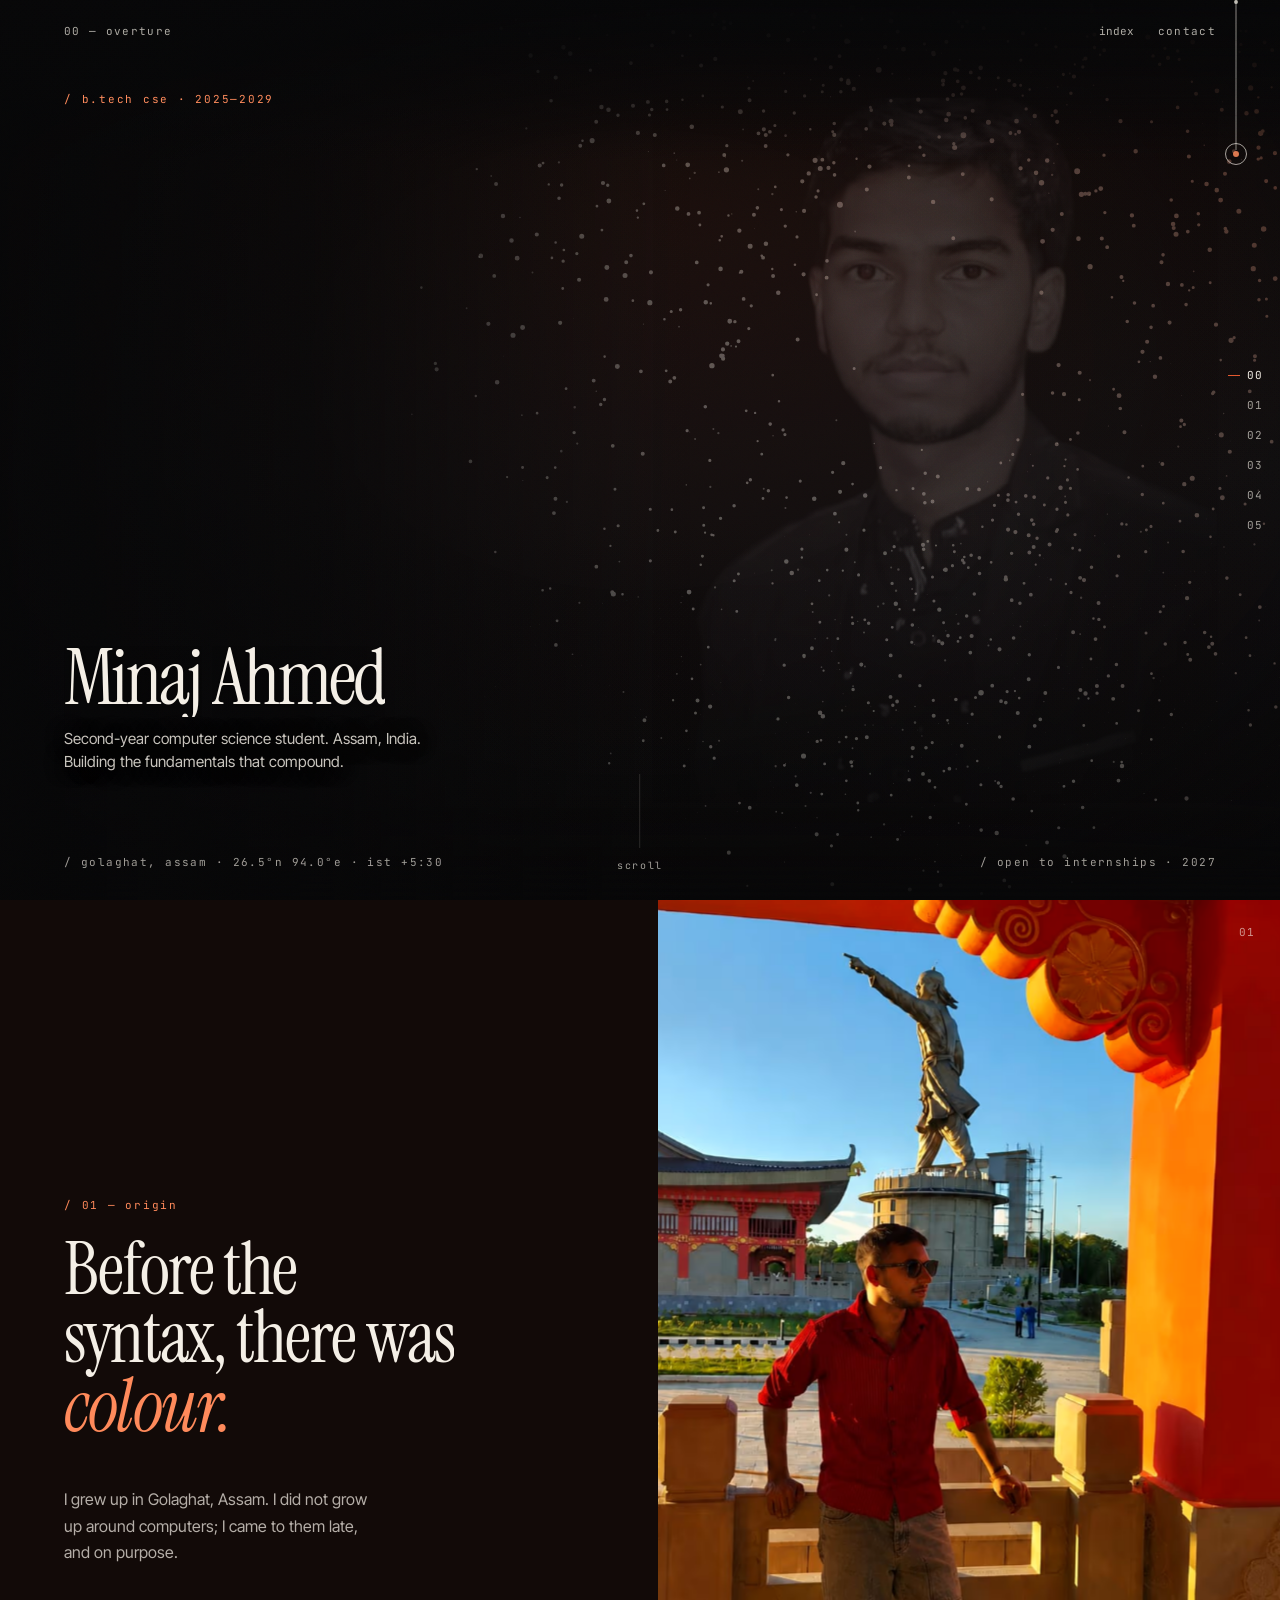
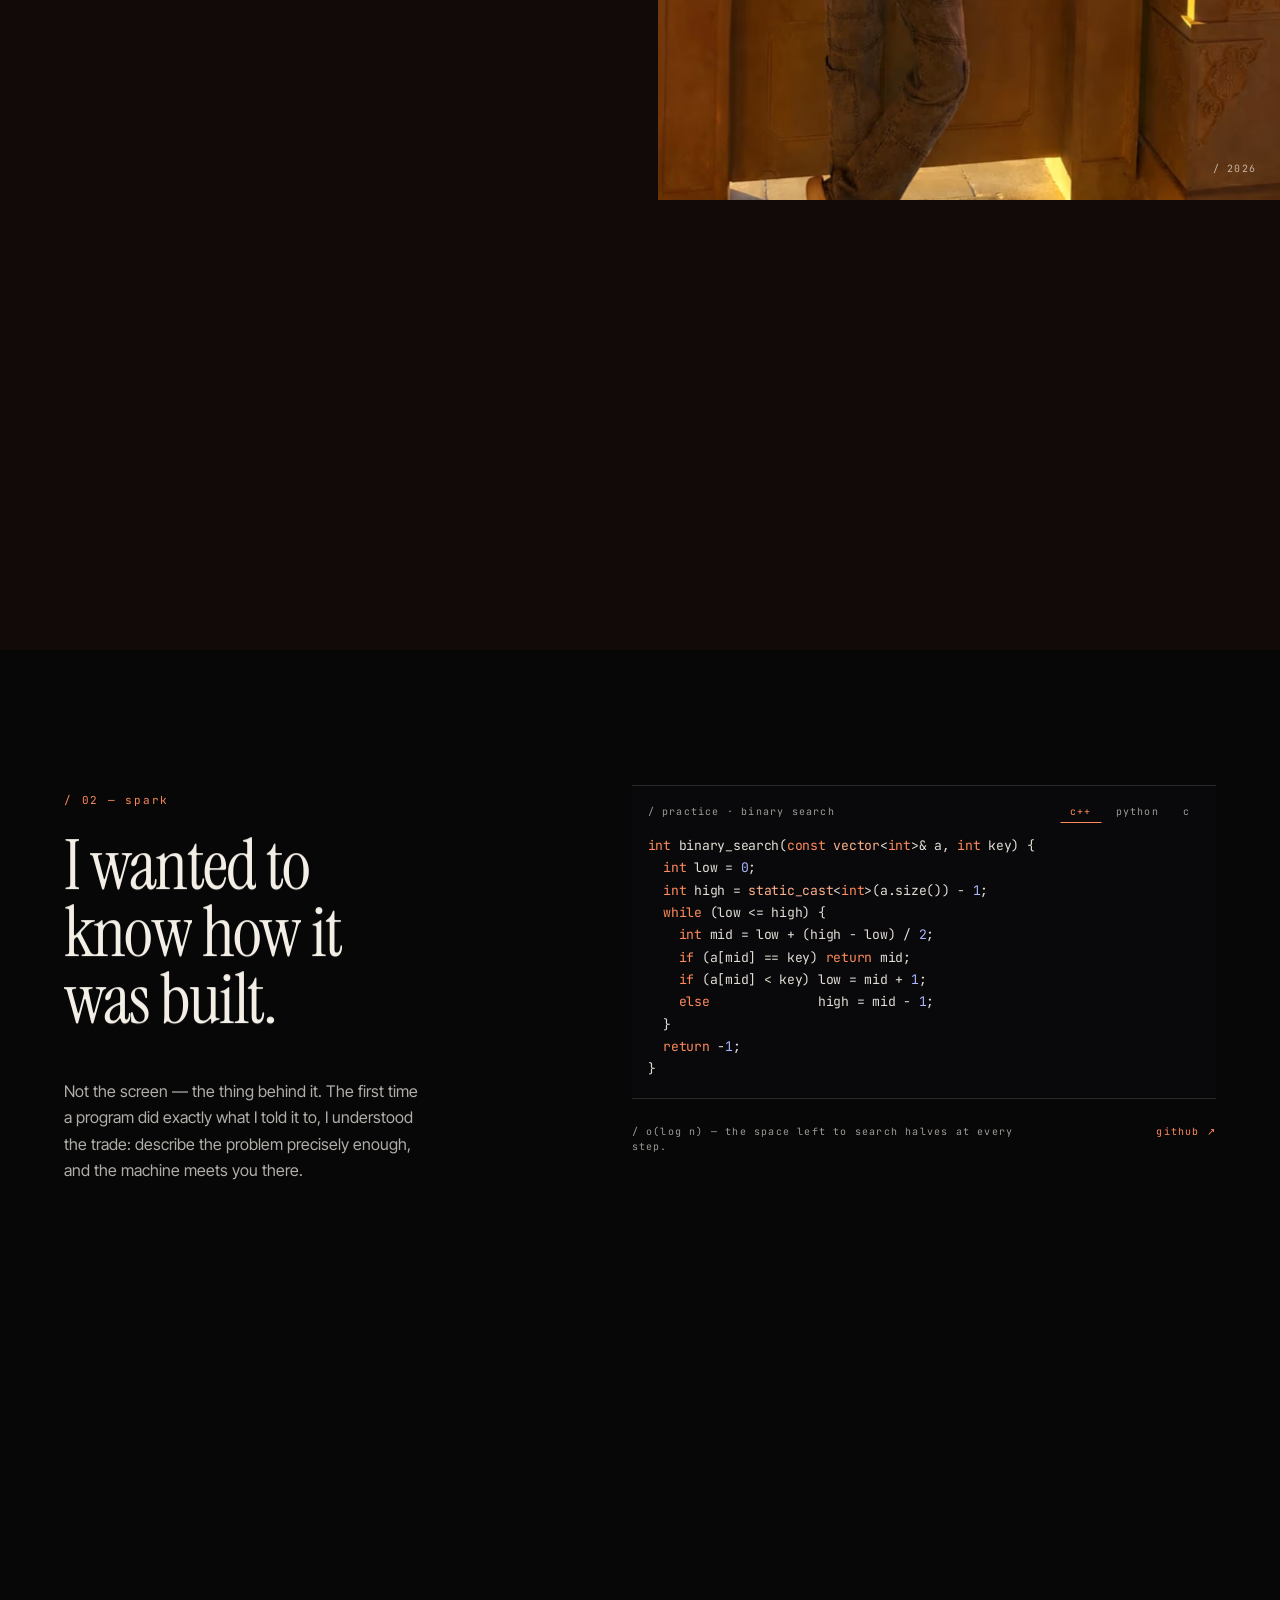
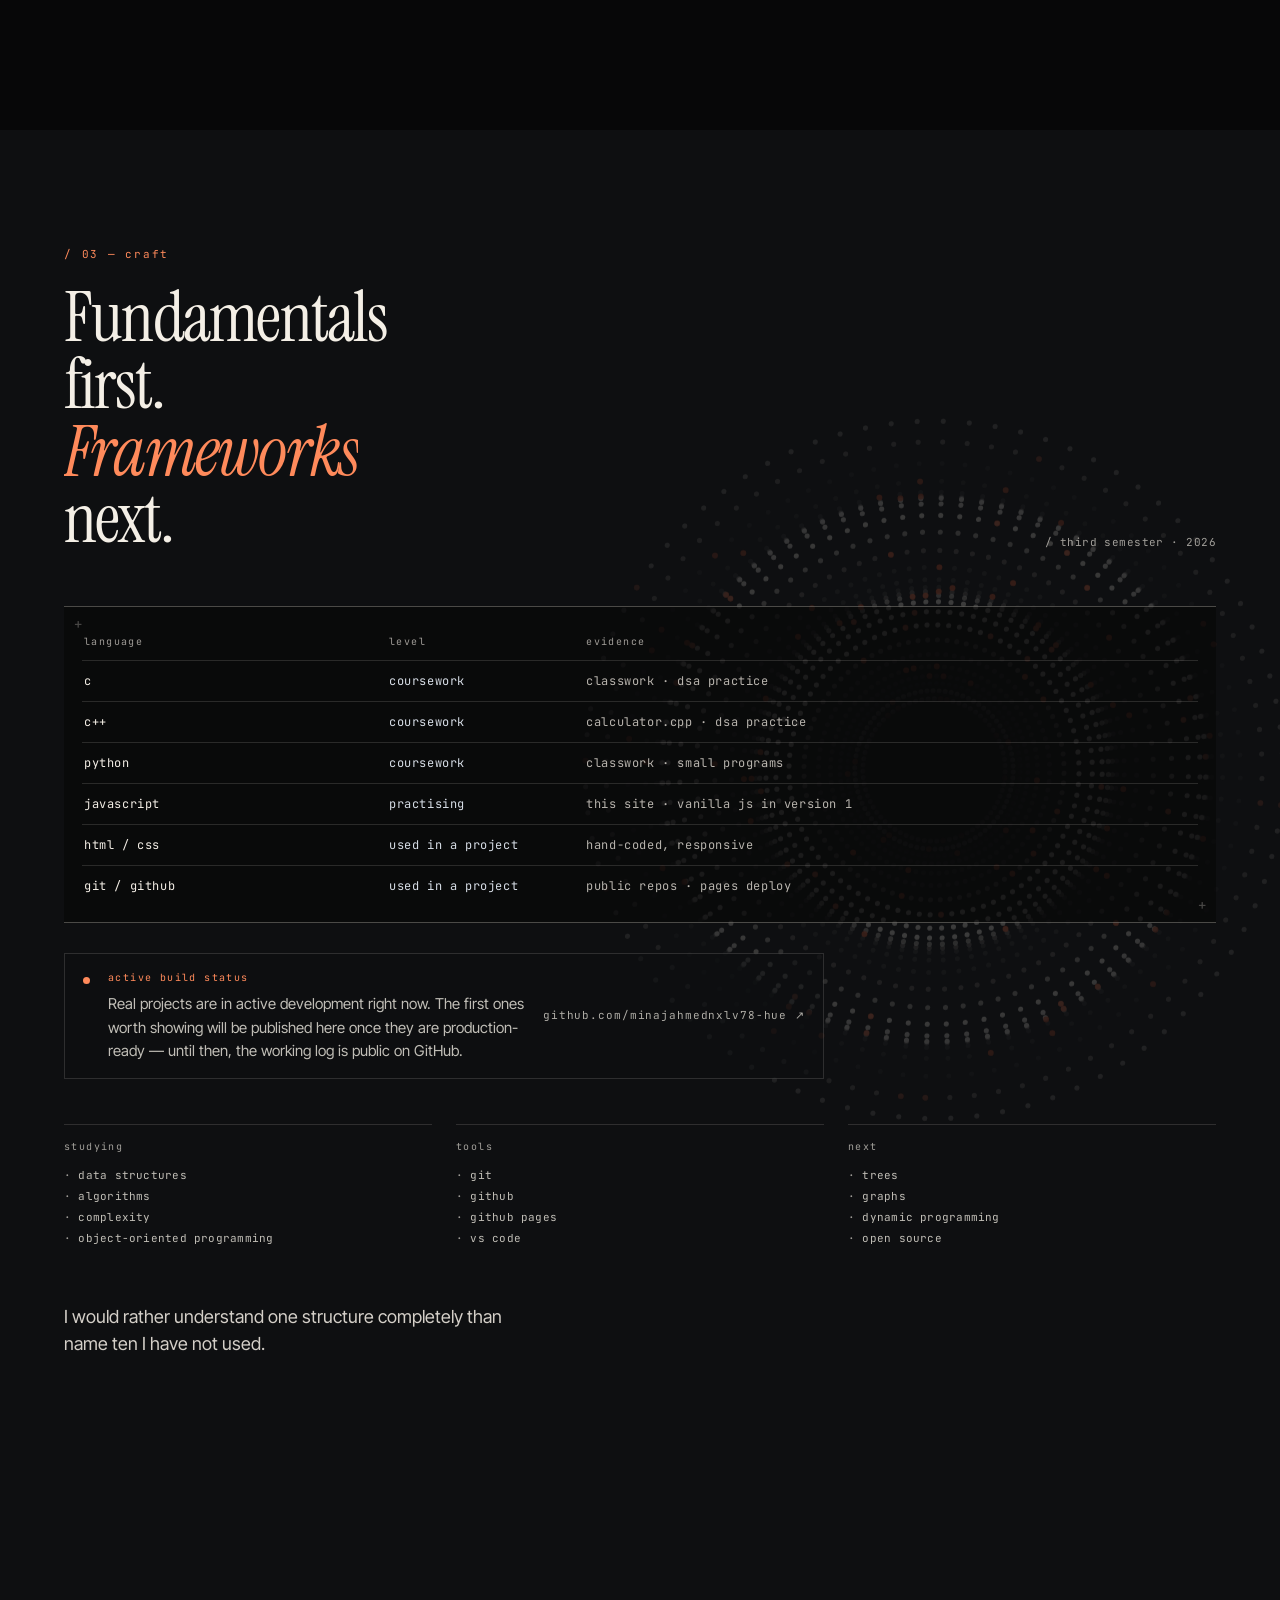
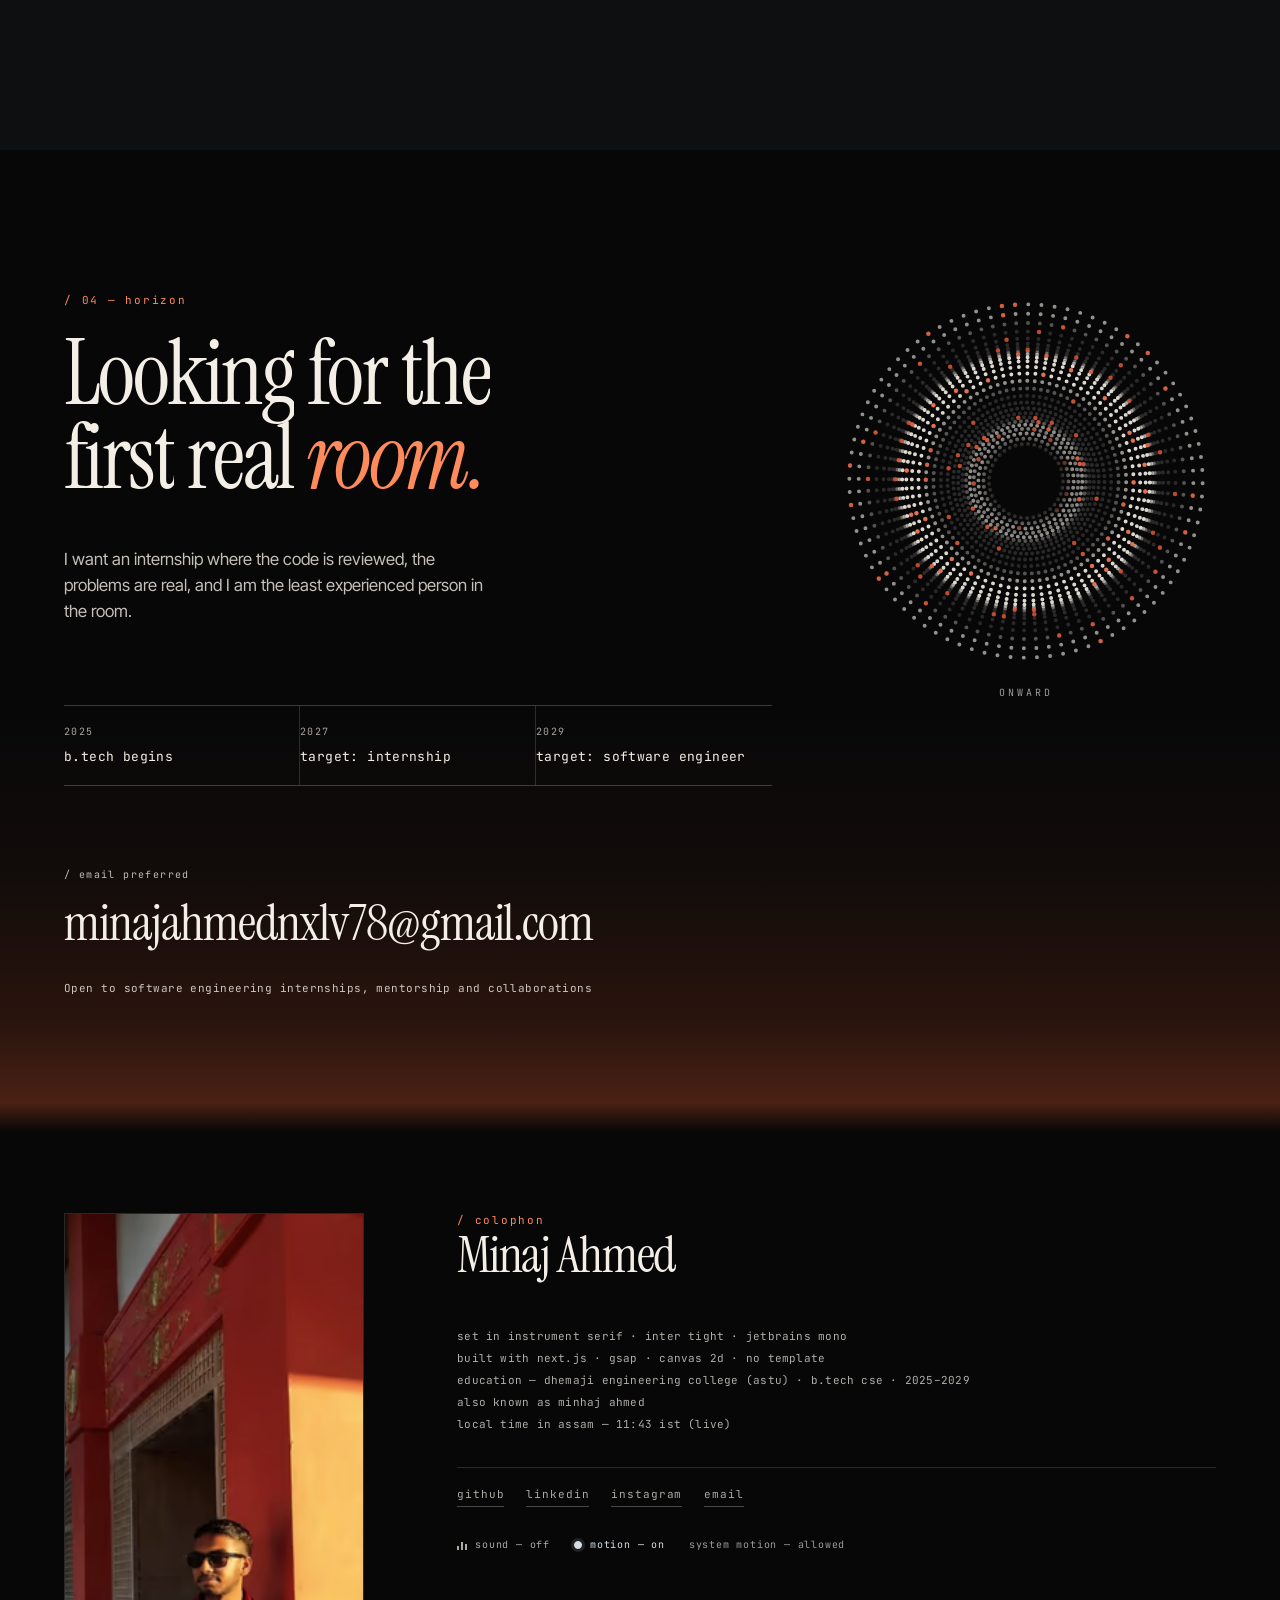
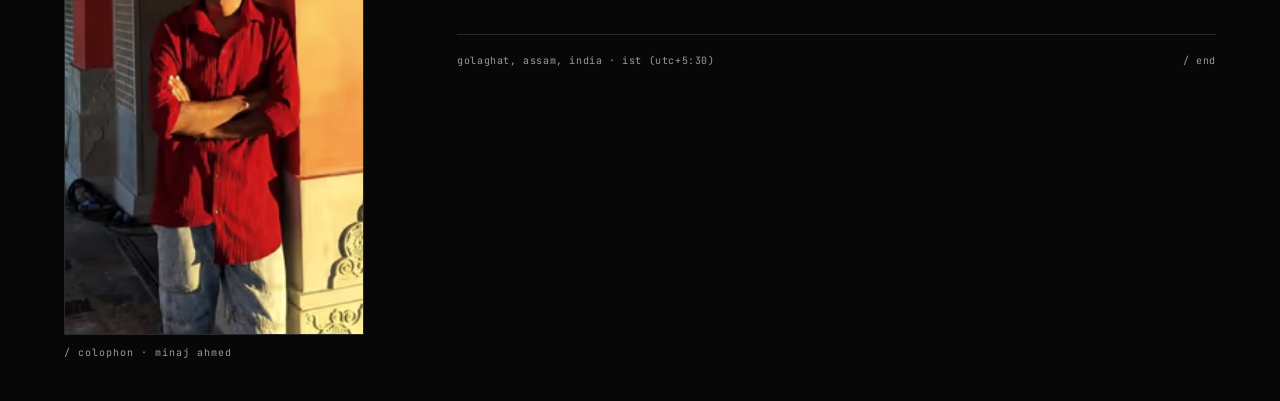
==== commit ea955c21: "Deploy 2026-11-17 21:43" ====
--- a/index.html
+++ b/index.html
@@ -1,4 +1,4 @@
-<!DOCTYPE html><!--M_KKtPKe0O8GhaSgJYEgE--><html lang="en"><head><meta charSet="utf-8"/><meta name="viewport" content="width=device-width, initial-scale=1"/><link rel="stylesheet" href="/_next/static/css/527d2ea956b43548.css" data-precedence="next"/><link rel="preload" as="script" fetchPriority="low" href="/_next/static/chunks/webpack-2bc309fe597aff29.js"/><script src="/_next/static/chunks/4bd1b696-c023c6e3521b1417.js" async=""></script><script src="/_next/static/chunks/255-0e5ac6cd71b0e266.js" async=""></script><script src="/_next/static/chunks/main-app-1ef819b8450698eb.js" async=""></script><script src="/_next/static/chunks/c15bf2b0-23b96f27db3d4449.js" async=""></script><script src="/_next/static/chunks/674-6855b64ee899c7fb.js" async=""></script><script src="/_next/static/chunks/691-0249259bc89ee225.js" async=""></script><script src="/_next/static/chunks/app/layout-073b75c35aab5876.js" async=""></script><script src="/_next/static/chunks/app/page-e1aa529029639bf6.js" async=""></script><link rel="preload" href="/fonts/InstrumentSerif-Regular.woff2" as="font" type="font/woff2" crossorigin=""/><link rel="preload" href="/fonts/InstrumentSerif-Italic.woff2" as="font" type="font/woff2" crossorigin=""/><link rel="preload" href="/assets/portrait/hero-960.jpg" as="image" type="image/jpeg"/><meta name="theme-color" content="#070708"/><meta name="color-scheme" content="dark"/><title>Minaj Ahmed — Computer Science Student, Assam</title><meta name="description" content="Minaj Ahmed is a second-year B.Tech CSE student at Dhemaji Engineering College (ASTU), Assam, building strong foundations in data structures, algorithms and C++."/><meta name="application-name" content="From Ember to Chrome"/><link rel="author" href="https://minajahmednxlv78-hue.github.io/"/><meta name="author" content="Minaj Ahmed"/><meta name="keywords" content="Minaj Ahmed,Minhaj Ahmed,computer science student,Assam,Dhemaji Engineering College,ASTU,C++,data structures,algorithms,portfolio"/><meta name="creator" content="Minaj Ahmed"/><meta name="publisher" content="Minaj Ahmed"/><meta name="robots" content="index, follow"/><meta name="category" content="portfolio"/><link rel="canonical" href="https://minajahmednxlv78-hue.github.io/"/><meta property="og:title" content="Minaj Ahmed — Computer Science Student, Assam"/><meta property="og:description" content="Minaj Ahmed is a second-year B.Tech CSE student at Dhemaji Engineering College (ASTU), Assam, building strong foundations in data structures, algorithms and C++."/><meta property="og:url" content="https://minajahmednxlv78-hue.github.io/"/><meta property="og:site_name" content="Minaj Ahmed"/><meta property="og:locale" content="en_IN"/><meta property="og:image" content="https://minajahmednxlv78-hue.github.io/assets/og.jpg"/><meta property="og:image:width" content="1200"/><meta property="og:image:height" content="630"/><meta property="og:image:alt" content="Minaj Ahmed — from ember to chrome. A halftone portrait and the title in bone type on ink."/><meta property="og:type" content="website"/><meta name="twitter:card" content="summary_large_image"/><meta name="twitter:title" content="Minaj Ahmed — Computer Science Student, Assam"/><meta name="twitter:description" content="Minaj Ahmed is a second-year B.Tech CSE student at Dhemaji Engineering College (ASTU), Assam, building strong foundations in data structures, algorithms and C++."/><meta name="twitter:image" content="https://minajahmednxlv78-hue.github.io/assets/og.jpg"/><link rel="icon" href="/icon.svg?3699fe53bb4ca158" type="image/svg+xml" sizes="any"/><script>try{var m=localStorage.getItem('ember-to-chrome-motion');var r=window.matchMedia('(prefers-reduced-motion: reduce)').matches;document.documentElement.dataset.motion=(m==='off'||(!m&&r))?'off':'on';if(sessionStorage.getItem('ember-to-chrome-visited')==='1'){document.documentElement.dataset.visited='true'}}catch(e){}</script><noscript><style>.preloader{display:none}.signal-portrait::before{opacity:0!important}</style></noscript><script type="application/ld+json">{"@context":"https://schema.org","@type":"Person","name":"Minaj Ahmed","alternateName":"Minhaj Ahmed","jobTitle":"Computer Science Engineering Student","description":"Second-year Computer Science student in Assam building strong foundations in data structures, algorithms and object-oriented programming.","email":"mailto:minajahmednxlv78@gmail.com","url":"https://minajahmednxlv78-hue.github.io/","affiliation":{"@type":"CollegeOrUniversity","name":"Dhemaji Engineering College (ASTU)"},"address":{"@type":"PostalAddress","addressLocality":"Golaghat","addressRegion":"Assam","addressCountry":"IN"},"sameAs":["https://github.com/minajahmednxlv78-hue","https://www.linkedin.com/in/minhaj-ahmed-7282b8321","https://www.instagram.com/_min_haj_08"],"knowsAbout":["Data Structures","Algorithms","Object-Oriented Programming","C","C++","Python","Git","GitHub"]}</script><script src="/_next/static/chunks/polyfills-42372ed130431b0a.js" noModule=""></script></head><body><div hidden=""><!--$--><!--/$--></div><div class="preloader " aria-hidden="true"><canvas class="preloader__canvas"></canvas><span class="preloader__counter">000</span><span class="preloader__word">from ember to chrome</span></div><div class="grain" aria-hidden="true"></div><div class="site" id="site"><a class="skip-link" href="#main">Skip to content</a><header class="topbar " aria-label="Site header"><div class="topbar__inner"><span class="topbar__chapter">00<!-- --> — <!-- -->overture</span><nav class="topbar__right" aria-label="Primary"><button type="button" class="topbar__link" aria-haspopup="dialog" aria-expanded="false" aria-controls="index-overlay">index</button><a class="topbar__link" href="#horizon">contact</a></nav></div></header><nav class="rail" aria-label="Chapter navigation"><a class="rail__link is-active" href="#overture" aria-current="location" aria-label="Chapter 00, Overture">00</a><a class="rail__link " href="#origin" aria-label="Chapter 01, Origin">01</a><a class="rail__link " href="#spark" aria-label="Chapter 02, Spark">02</a><a class="rail__link " href="#craft" aria-label="Chapter 03, Craft">03</a><a class="rail__link " href="#horizon" aria-label="Chapter 04, Horizon">04</a><a class="rail__link " href="#colophon" aria-label="Chapter 05, Colophon">05</a></nav><main id="main" tabindex="-1"><section id="overture" class="overture" data-chapter="overture" aria-labelledby="overture-title"><div class="overture__photo"><div class="signal-portrait"><picture><source type="image/avif" srcSet="/assets/portrait/hero-540.avif 540w, /assets/portrait/hero-960.avif 960w" sizes="(max-width: 767px) 76vw, (max-width: 960px) 52vw, 36vw"/><source type="image/webp" srcSet="/assets/portrait/hero-540.webp 540w, /assets/portrait/hero-960.webp 960w" sizes="(max-width: 767px) 76vw, (max-width: 960px) 52vw, 36vw"/><img class="signal-portrait__photo" src="/assets/portrait/hero-960.jpg" alt="Portrait of Minaj Ahmed." width="960" height="960" loading="eager" decoding="async" fetchPriority="high" style="object-position:50% 4%"/></picture><canvas class="signal-portrait__canvas" aria-hidden="true"></canvas></div></div><div class="overture__scrim" aria-hidden="true"></div><div class="overture__stage shell"><div class="overture__label"><p class="label label--accent">/ b.tech cse · 2025—2029</p></div><div class="overture__main"><h1 id="overture-title" class="split overture__name"><span><span class="w-mask"><span class="w-inner">Minaj</span></span> </span><span><span class="w-mask"><span class="w-inner">Ahmed</span></span></span></h1><p class="overture__subline">Second-year computer science student. Assam, India. Building the fundamentals that compound.</p></div></div><div class="overture__meta" aria-label="Location and availability"><span>/ golaghat, assam · 26.5°n 94.0°e · ist +5:30</span><span>/ open to internships · 2027</span></div><div class="scroll-cue" aria-hidden="true"><span class="scroll-cue__track"><span class="scroll-cue__fill"></span></span><span>scroll</span></div></section><section id="origin" class="origin" data-chapter="origin" aria-labelledby="origin-title"><div class="origin__track"><div class="origin__stage"><div class="origin__copy"><p class="label label--accent">/ 01 — origin</p><h2 id="origin-title" class="split origin__head"><span><span class="w-mask"><span class="w-inner">Before</span></span> </span><span><span class="w-mask"><span class="w-inner">the</span></span> </span><span><span class="w-mask"><span class="w-inner">syntax,</span></span> </span><span><span class="w-mask"><span class="w-inner">there</span></span> </span><span><span class="w-mask"><span class="w-inner">was</span></span> </span><span><span class="w-mask"><span class="w-inner"><em>colour.</em></span></span></span></h2><p class="origin__body">I grew up in Golaghat, Assam. I did not grow up around computers; I came to them late, and on purpose.</p></div><div class="origin__media"><picture><source type="image/avif" srcSet="/assets/temple/origin-720.avif 720w, /assets/temple/origin-1086.avif 1086w" sizes="(max-width: 767px) 100vw, 58vw"/><source type="image/webp" srcSet="/assets/temple/origin-720.webp 720w, /assets/temple/origin-1086.webp 1086w" sizes="(max-width: 767px) 100vw, 58vw"/><img class="origin__photo" src="/assets/temple/origin-1086.jpg" width="1086" height="1448" alt="Minaj Ahmed leaning on a stone balustrade beneath a bright orange temple gateway, with a tall statue behind him." loading="lazy" decoding="async"/></picture><div class="origin__caption"><span>/ 2026</span></div><span class="origin__index" aria-hidden="true">01</span></div></div></div></section><section id="spark" class="spark chapter" data-chapter="spark" aria-labelledby="spark-title"><div class="shell"><div class="spark__grid"><div><p class="label label--accent">/ 02 — spark</p><h2 id="spark-title" class="split spark__headline"><span><span class="w-mask"><span class="w-inner">I</span></span> </span><span><span class="w-mask"><span class="w-inner">wanted</span></span> </span><span><span class="w-mask"><span class="w-inner">to</span></span> </span><span><span class="w-mask"><span class="w-inner">know</span></span> </span><span><span class="w-mask"><span class="w-inner">how</span></span> </span><span><span class="w-mask"><span class="w-inner">it</span></span> </span><span><span class="w-mask"><span class="w-inner">was</span></span> </span><span><span class="w-mask"><span class="w-inner">built.</span></span></span></h2><p class="reveal spark__body">Not the screen — the thing behind it. The first time a program did exactly what I told it to, I understood the trade: describe the problem precisely enough, and the machine meets you there.</p></div><div class="reveal dotcode-shell"><div class="dotcode"><div class="dotcode__label"><span>/ practice · binary search</span><div class="dotcode__tabs" role="tablist" aria-label="Snippet language"><button type="button" role="tab" id="dotcode-tab-c++" aria-selected="true" aria-controls="dotcode-panel" tabindex="0" class="is-active">c++</button><button type="button" role="tab" id="dotcode-tab-python" aria-selected="false" aria-controls="dotcode-panel" tabindex="-1" class="">python</button><button type="button" role="tab" id="dotcode-tab-c" aria-selected="false" aria-controls="dotcode-panel" tabindex="-1" class="">c</button></div></div><div class="dotcode__frame"><canvas class="dotcode__canvas" aria-hidden="true"></canvas><pre class="dotcode__code" tabindex="0" role="tabpanel" id="dotcode-panel" aria-labelledby="dotcode-tab-c++" aria-label="Binary search in c++"><code><span><span class="tok-keyword">int</span><span> binary_search(</span><span class="tok-keyword">const</span><span> </span><span class="tok-builtin">vector</span><span>&lt;</span><span class="tok-keyword">int</span><span>&gt;&amp; a, </span><span class="tok-keyword">int</span><span> key) {</span>
+<!DOCTYPE html><!--d6U0kdf_mi2VAuXujd6G4--><html lang="en"><head><meta charSet="utf-8"/><meta name="viewport" content="width=device-width, initial-scale=1"/><link rel="stylesheet" href="/_next/static/css/a744c528313a196f.css" data-precedence="next"/><link rel="preload" as="script" fetchPriority="low" href="/_next/static/chunks/webpack-2bc309fe597aff29.js"/><script src="/_next/static/chunks/4bd1b696-c023c6e3521b1417.js" async=""></script><script src="/_next/static/chunks/255-0e5ac6cd71b0e266.js" async=""></script><script src="/_next/static/chunks/main-app-1ef819b8450698eb.js" async=""></script><script src="/_next/static/chunks/c15bf2b0-23b96f27db3d4449.js" async=""></script><script src="/_next/static/chunks/674-6855b64ee899c7fb.js" async=""></script><script src="/_next/static/chunks/691-0249259bc89ee225.js" async=""></script><script src="/_next/static/chunks/app/layout-57909ad321350424.js" async=""></script><script src="/_next/static/chunks/app/page-ee8ce69215a60d38.js" async=""></script><link rel="preload" href="/fonts/InstrumentSerif-Regular.woff2" as="font" type="font/woff2" crossorigin=""/><link rel="preload" href="/fonts/InstrumentSerif-Italic.woff2" as="font" type="font/woff2" crossorigin=""/><link rel="preload" href="/assets/portrait/hero-960.jpg" as="image" type="image/jpeg"/><meta name="theme-color" content="#070708"/><meta name="color-scheme" content="dark"/><title>Minaj Ahmed — Computer Science Student, Assam</title><meta name="description" content="Minaj Ahmed is a second-year B.Tech CSE student at Dhemaji Engineering College (ASTU), Assam, building strong foundations in data structures, algorithms and C++."/><meta name="application-name" content="From Ember to Chrome"/><link rel="author" href="https://minajahmednxlv78-hue.github.io/"/><meta name="author" content="Minaj Ahmed"/><meta name="keywords" content="Minaj Ahmed,Minhaj Ahmed,computer science student,Assam,Dhemaji Engineering College,ASTU,C++,data structures,algorithms,portfolio"/><meta name="creator" content="Minaj Ahmed"/><meta name="publisher" content="Minaj Ahmed"/><meta name="robots" content="index, follow"/><meta name="category" content="portfolio"/><link rel="canonical" href="https://minajahmednxlv78-hue.github.io/"/><meta property="og:title" content="Minaj Ahmed — Computer Science Student, Assam"/><meta property="og:description" content="Minaj Ahmed is a second-year B.Tech CSE student at Dhemaji Engineering College (ASTU), Assam, building strong foundations in data structures, algorithms and C++."/><meta property="og:url" content="https://minajahmednxlv78-hue.github.io/"/><meta property="og:site_name" content="Minaj Ahmed"/><meta property="og:locale" content="en_IN"/><meta property="og:image" content="https://minajahmednxlv78-hue.github.io/assets/og.jpg"/><meta property="og:image:width" content="1200"/><meta property="og:image:height" content="630"/><meta property="og:image:alt" content="Minaj Ahmed — from ember to chrome. A halftone portrait and the title in bone type on ink."/><meta property="og:type" content="website"/><meta name="twitter:card" content="summary_large_image"/><meta name="twitter:title" content="Minaj Ahmed — Computer Science Student, Assam"/><meta name="twitter:description" content="Minaj Ahmed is a second-year B.Tech CSE student at Dhemaji Engineering College (ASTU), Assam, building strong foundations in data structures, algorithms and C++."/><meta name="twitter:image" content="https://minajahmednxlv78-hue.github.io/assets/og.jpg"/><link rel="icon" href="/icon.svg?3699fe53bb4ca158" type="image/svg+xml" sizes="any"/><script>try{var m=localStorage.getItem('ember-to-chrome-motion');var r=window.matchMedia('(prefers-reduced-motion: reduce)').matches;document.documentElement.dataset.motion=(m==='off'||(!m&&r))?'off':'on';if(sessionStorage.getItem('ember-to-chrome-visited')==='1'){document.documentElement.dataset.visited='true'}var t=null;try{t=localStorage.getItem('ember-to-chrome-mode')}catch(e){}document.documentElement.dataset.mode=t==='light'?'light':'dark';var tc=document.querySelector('meta[name="theme-color"]');if(tc)tc.setAttribute('content',t==='light'?'#f2efe8':'#070708');}catch(e){}</script><noscript><style>.preloader{display:none}.signal-portrait::before{opacity:0!important}</style></noscript><script type="application/ld+json">{"@context":"https://schema.org","@type":"Person","name":"Minaj Ahmed","alternateName":"Minhaj Ahmed","jobTitle":"Computer Science Engineering Student","description":"Second-year Computer Science student in Assam building strong foundations in data structures, algorithms and object-oriented programming.","email":"mailto:minajahmednxlv78@gmail.com","url":"https://minajahmednxlv78-hue.github.io/","affiliation":{"@type":"CollegeOrUniversity","name":"Dhemaji Engineering College (ASTU)"},"address":{"@type":"PostalAddress","addressLocality":"Golaghat","addressRegion":"Assam","addressCountry":"IN"},"sameAs":["https://github.com/minajahmednxlv78-hue","https://www.linkedin.com/in/minhaj-ahmed-7282b8321","https://www.instagram.com/_min_haj_08"],"knowsAbout":["Data Structures","Algorithms","Object-Oriented Programming","C","C++","Python","Git","GitHub"]}</script><script src="/_next/static/chunks/polyfills-42372ed130431b0a.js" noModule=""></script></head><body><div hidden=""><!--$--><!--/$--></div><div class="preloader " aria-hidden="true"><canvas class="preloader__canvas"></canvas><span class="preloader__counter">000</span><span class="preloader__word">from ember to chrome</span></div><div class="grain" aria-hidden="true"></div><div class="cord" aria-hidden="false"><canvas class="cord__canvas" aria-hidden="true"></canvas><button type="button" class="cord__bead" aria-pressed="false" aria-label="pull cord — switch to the light theme"></button></div><div class="site" id="site"><a class="skip-link" href="#main">Skip to content</a><header class="topbar " aria-label="Site header"><div class="topbar__inner"><span class="topbar__chapter">00<!-- --> — <!-- -->overture</span><nav class="topbar__right" aria-label="Primary"><button type="button" class="topbar__link" aria-haspopup="dialog" aria-expanded="false" aria-controls="index-overlay">index</button><a class="topbar__link" href="#horizon">contact</a></nav></div></header><nav class="rail" aria-label="Chapter navigation"><a class="rail__link is-active" href="#overture" aria-current="location" aria-label="Chapter 00, Overture">00</a><a class="rail__link " href="#origin" aria-label="Chapter 01, Origin">01</a><a class="rail__link " href="#spark" aria-label="Chapter 02, Spark">02</a><a class="rail__link " href="#craft" aria-label="Chapter 03, Craft">03</a><a class="rail__link " href="#horizon" aria-label="Chapter 04, Horizon">04</a><a class="rail__link " href="#colophon" aria-label="Chapter 05, Colophon">05</a></nav><main id="main" tabindex="-1"><section id="overture" class="overture" data-chapter="overture" aria-labelledby="overture-title"><div class="overture__photo"><div class="signal-portrait"><picture><source type="image/avif" srcSet="/assets/portrait/hero-540.avif 540w, /assets/portrait/hero-960.avif 960w" sizes="(max-width: 767px) 76vw, (max-width: 960px) 52vw, 36vw"/><source type="image/webp" srcSet="/assets/portrait/hero-540.webp 540w, /assets/portrait/hero-960.webp 960w" sizes="(max-width: 767px) 76vw, (max-width: 960px) 52vw, 36vw"/><img class="signal-portrait__photo" src="/assets/portrait/hero-960.jpg" alt="Portrait of Minaj Ahmed." width="960" height="960" loading="eager" decoding="async" fetchPriority="high" style="object-position:50% 4%"/></picture><canvas class="signal-portrait__canvas" aria-hidden="true"></canvas></div></div><div class="overture__scrim" aria-hidden="true"></div><div class="overture__stage shell"><div class="overture__label"><p class="label label--accent">/ b.tech cse · 2025—2029</p></div><div class="overture__main"><h1 id="overture-title" class="split overture__name"><span><span class="w-mask"><span class="w-inner">Minaj</span></span> </span><span><span class="w-mask"><span class="w-inner">Ahmed</span></span></span></h1><p class="overture__subline">Second-year computer science student. Assam, India. Building the fundamentals that compound.</p></div></div><div class="overture__meta" aria-label="Location and availability"><span>/ golaghat, assam · 26.5°n 94.0°e · ist +5:30</span><span>/ open to internships · 2027</span></div><div class="scroll-cue" aria-hidden="true"><span class="scroll-cue__track"><span class="scroll-cue__fill"></span></span><span>scroll</span></div></section><section id="origin" class="origin" data-chapter="origin" aria-labelledby="origin-title"><div class="origin__track"><div class="origin__stage"><div class="origin__copy"><p class="label label--accent">/ 01 — origin</p><h2 id="origin-title" class="split origin__head"><span><span class="w-mask"><span class="w-inner">Before</span></span> </span><span><span class="w-mask"><span class="w-inner">the</span></span> </span><span><span class="w-mask"><span class="w-inner">syntax,</span></span> </span><span><span class="w-mask"><span class="w-inner">there</span></span> </span><span><span class="w-mask"><span class="w-inner">was</span></span> </span><span><span class="w-mask"><span class="w-inner"><em>colour.</em></span></span></span></h2><p class="origin__body">I grew up in Golaghat, Assam. I did not grow up around computers; I came to them late, and on purpose.</p></div><div class="origin__media"><picture><source type="image/avif" srcSet="/assets/temple/origin-720.avif 720w, /assets/temple/origin-1086.avif 1086w" sizes="(max-width: 767px) 100vw, 58vw"/><source type="image/webp" srcSet="/assets/temple/origin-720.webp 720w, /assets/temple/origin-1086.webp 1086w" sizes="(max-width: 767px) 100vw, 58vw"/><img class="origin__photo" src="/assets/temple/origin-1086.jpg" width="1086" height="1448" alt="Minaj Ahmed leaning on a stone balustrade beneath a bright orange temple gateway, with a tall statue behind him." loading="lazy" decoding="async"/></picture><div class="origin__caption"><span>/ 2026</span></div><span class="origin__index" aria-hidden="true">01</span></div></div></div></section><section id="spark" class="spark chapter" data-chapter="spark" aria-labelledby="spark-title"><div class="shell"><div class="spark__grid"><div><p class="label label--accent">/ 02 — spark</p><h2 id="spark-title" class="split spark__headline"><span><span class="w-mask"><span class="w-inner">I</span></span> </span><span><span class="w-mask"><span class="w-inner">wanted</span></span> </span><span><span class="w-mask"><span class="w-inner">to</span></span> </span><span><span class="w-mask"><span class="w-inner">know</span></span> </span><span><span class="w-mask"><span class="w-inner">how</span></span> </span><span><span class="w-mask"><span class="w-inner">it</span></span> </span><span><span class="w-mask"><span class="w-inner">was</span></span> </span><span><span class="w-mask"><span class="w-inner">built.</span></span></span></h2><p class="reveal spark__body">Not the screen — the thing behind it. The first time a program did exactly what I told it to, I understood the trade: describe the problem precisely enough, and the machine meets you there.</p></div><div class="reveal dotcode-shell"><div class="dotcode"><div class="dotcode__label"><span>/ practice · binary search</span><div class="dotcode__tabs" role="tablist" aria-label="Snippet language"><button type="button" role="tab" id="dotcode-tab-c++" aria-selected="true" aria-controls="dotcode-panel" tabindex="0" class="is-active">c++</button><button type="button" role="tab" id="dotcode-tab-python" aria-selected="false" aria-controls="dotcode-panel" tabindex="-1" class="">python</button><button type="button" role="tab" id="dotcode-tab-c" aria-selected="false" aria-controls="dotcode-panel" tabindex="-1" class="">c</button></div></div><div class="dotcode__frame"><canvas class="dotcode__canvas" aria-hidden="true"></canvas><pre class="dotcode__code" tabindex="0" role="tabpanel" id="dotcode-panel" aria-labelledby="dotcode-tab-c++" aria-label="Binary search in c++"><code><span><span class="tok-keyword">int</span><span> binary_search(</span><span class="tok-keyword">const</span><span> </span><span class="tok-builtin">vector</span><span>&lt;</span><span class="tok-keyword">int</span><span>&gt;&amp; a, </span><span class="tok-keyword">int</span><span> key) {</span>
 </span><span><span>  </span><span class="tok-keyword">int</span><span> low = </span><span class="tok-number">0</span><span>;</span>
 </span><span><span>  </span><span class="tok-keyword">int</span><span> high = </span><span class="tok-builtin">static_cast</span><span>&lt;</span><span class="tok-keyword">int</span><span>&gt;(a.size()) - </span><span class="tok-number">1</span><span>;</span>
 </span><span><span>  </span><span class="tok-keyword">while</span><span> (low &lt;= high) {</span>
@@ -9,4 +9,4 @@
 </span><span><span>  }</span>
 </span><span><span>  </span><span class="tok-keyword">return</span><span> -</span><span class="tok-number">1</span><span>;</span>
 </span><span><span>}</span>
-</span></code></pre></div></div><div class="dotcode__meta"><span>/ o(log n) — the space left to search halves at every step.</span><a href="https://github.com/minajahmednxlv78-hue" target="_blank" rel="noopener noreferrer">github ↗</a></div></div></div></div></section><section id="craft" class="craft" data-chapter="craft" aria-labelledby="craft-title"><div class="craft__track"><div class="craft__stage"><div class="craft__field" aria-hidden="true"></div><div class="craft__content shell"><div class="craft__top"><div><p class="label label--accent">/ 03 — craft</p><h2 id="craft-title" class="split craft__headline"><span><span class="w-mask"><span class="w-inner">Fundamentals</span></span> </span><span><span class="w-mask"><span class="w-inner">first.</span></span> </span><span><span class="w-mask"><span class="w-inner"><em>Frameworks</em></span></span> </span><span><span class="w-mask"><span class="w-inner">next.</span></span></span></h2></div><p class="craft__note">/ third semester · 2026</p></div><div class="reveal spec ticked"><div class="spec__row spec__row--head"><span>LANGUAGE</span><span>LEVEL</span><span>EVIDENCE</span></div><div class="spec__row"><span>c</span><span class="spec__level">coursework</span><span class="spec__evidence">classwork · dsa practice</span></div><div class="spec__row"><span>c++</span><span class="spec__level">coursework</span><span class="spec__evidence">calculator.cpp · dsa practice</span></div><div class="spec__row"><span>python</span><span class="spec__level">coursework</span><span class="spec__evidence">classwork · small programs</span></div><div class="spec__row"><span>javascript</span><span class="spec__level">practising</span><span class="spec__evidence">this site · vanilla js in version 1</span></div><div class="spec__row"><span>html / css</span><span class="spec__level">used in a project</span><span class="spec__evidence">hand-coded, responsive</span></div><div class="spec__row"><span>git / github</span><span class="spec__level">used in a project</span><span class="spec__evidence">public repos · pages deploy</span></div></div><div class="reveal craft__status"><span class="craft__status-dot" aria-hidden="true"></span><div class="craft__status-text"><p class="craft__status-label">active build status</p><p class="craft__status-body">Real projects are in active development right now. The first ones worth showing will be published here once they are production-ready — until then, the working log is public on GitHub.</p></div><a class="craft__status-link" href="https://github.com/minajahmednxlv78-hue" target="_blank" rel="noopener noreferrer">github.com/minajahmednxlv78-hue<!-- --> ↗</a></div><div class="craft__cols"><dl class="reveal craft__col"><dt>studying</dt><dd><span>data structures</span><span>algorithms</span><span>complexity</span><span>object-oriented programming</span></dd></dl><dl class="reveal craft__col"><dt>tools</dt><dd><span>git</span><span>github</span><span>github pages</span><span>vs code</span></dd></dl><dl class="reveal craft__col"><dt>next</dt><dd><span>trees</span><span>graphs</span><span>dynamic programming</span><span>open source</span></dd></dl></div><p class="reveal craft__closing">I would rather understand one structure completely than name ten I have not used.</p></div></div></div></section><section id="horizon" class="horizon" data-chapter="horizon" aria-labelledby="horizon-title"><div class="horizon__content shell"><div class="horizon__grid"><div class="horizon__copy"><p class="label label--accent">/ 04 — horizon</p><h2 id="horizon-title" class="split horizon__headline"><span><span class="w-mask"><span class="w-inner">Looking</span></span> </span><span><span class="w-mask"><span class="w-inner">for</span></span> </span><span><span class="w-mask"><span class="w-inner">the</span></span> </span><span><span class="w-mask"><span class="w-inner">first</span></span> </span><span><span class="w-mask"><span class="w-inner">real</span></span> </span><span><span class="w-mask"><span class="w-inner"><em>room.</em></span></span></span></h2></div><figure class="horizon__signal"><div class="signal-field" aria-hidden="true"><canvas class="signal-field__canvas"></canvas></div><figcaption class="horizon__signal-label">onward</figcaption></figure><div class="horizon__rest"><p class="reveal horizon__body">I want an internship where the code is reviewed, the problems are real, and I am the least experienced person in the room.</p><div class="reveal horizon__timeline"><div class="horizon__step"><span>2025</span><strong>b.tech begins</strong></div><div class="horizon__step"><span>2027</span><strong>target: internship</strong></div><div class="horizon__step"><span>2029</span><strong>target: software engineer</strong></div></div><div class="reveal horizon__cta-wrap"><p class="horizon__cta-label">/ email preferred</p><a class="horizon__cta" href="mailto:minajahmednxlv78@gmail.com">minajahmednxlv78@gmail.com</a><p class="horizon__availability">Open to software engineering internships, mentorship and collaborations</p></div></div></div></div></section><footer id="colophon" class="colophon" data-chapter="colophon" aria-labelledby="colophon-title"><div class="shell"><div class="colophon__grid"><figure class="colophon__portrait"><picture><source type="image/avif" srcSet="/assets/portrait/alt-540.avif"/><source type="image/webp" srcSet="/assets/portrait/alt-540.webp"/><img src="/assets/portrait/alt-540.jpg" width="540" height="720" alt="Minaj Ahmed leaning against a red temple column in late afternoon light." loading="lazy" decoding="async"/></picture><figcaption>/ colophon · minaj ahmed</figcaption></figure><div class="colophon__main"><p class="label label--accent">/ colophon</p><h2 class="colophon__name" id="colophon-title">Minaj Ahmed</h2><div class="colophon__lines"><span>set in instrument serif · inter tight · jetbrains mono</span><span>built with next.js · gsap · canvas 2d · no template</span><span>education — dhemaji engineering college (astu) · b.tech cse · 2025–2029</span><span>also known as minhaj ahmed</span><span>local time in assam —<!-- --> <!-- -->--:--<!-- --> ist (live)</span></div><div class="colophon__links"><a href="https://github.com/minajahmednxlv78-hue" target="_blank" rel="noopener noreferrer">github</a><a href="https://www.linkedin.com/in/minhaj-ahmed-7282b8321" target="_blank" rel="noopener noreferrer">linkedin</a><a href="https://www.instagram.com/_min_haj_08" target="_blank" rel="noopener noreferrer">instagram</a><a href="mailto:minajahmednxlv78@gmail.com">email</a><a href="/resume.pdf" target="_blank" rel="noopener noreferrer">résumé (pdf)</a></div><div class="colophon__tools"><button type="button" class="sound-toggle" aria-pressed="false"><span class="sound-toggle__bars" aria-hidden="true"><i></i><i></i><i></i></span>sound — <!-- -->off</button><button type="button" class="sound-toggle motion-toggle" aria-pressed="false"><span class="motion-toggle__dot" aria-hidden="true"></span>motion — <!-- -->system<!-- --> <span class="sr-only">motion preference loading</span></button><span>system motion — allowed</span></div><div class="colophon__foot"><span>Golaghat, Assam, India<!-- --> · <!-- -->IST (UTC+5:30)</span><span>/ end</span></div></div></div></div></footer></main><!--$--><!--/$--></div><div id="index-overlay" class="index-overlay " role="dialog" aria-modal="true" aria-labelledby="index-title" aria-hidden="true"><div class="index-overlay__bar"><span id="index-title">index</span><button type="button" class="index-overlay__close" aria-label="Close index">close <span aria-hidden="true">×</span></button></div><div class="index-overlay__body"><div class="index-overlay__inner"><div class="index-overlay__list"><a class="index-row" href="#overture"><span class="index-row__num">00</span><span class="index-row__title">Overture</span><span class="index-row__image"><img src="/assets/portrait/hero-540.jpg" alt="Minaj Ahmed, portrait." loading="lazy"/></span><span class="index-row__arrow" aria-hidden="true">→</span></a><a class="index-row" href="#origin"><span class="index-row__num">01</span><span class="index-row__title">Origin</span><span class="index-row__image"><img src="/assets/temple/origin-720.jpg" alt="Minaj standing beneath a bright orange temple gateway." loading="lazy"/></span><span class="index-row__arrow" aria-hidden="true">→</span></a><a class="index-row" href="#spark"><span class="index-row__num">02</span><span class="index-row__title">Spark</span><span class="index-row__image index-row__image--dots" aria-hidden="true"></span><span class="index-row__arrow" aria-hidden="true">→</span></a><a class="index-row" href="#craft"><span class="index-row__num">03</span><span class="index-row__title">Craft</span><span class="index-row__image"><img src="/star-mark.svg" alt="Four-point chrome star mark." loading="lazy"/></span><span class="index-row__arrow" aria-hidden="true">→</span></a><a class="index-row" href="#horizon"><span class="index-row__num">04</span><span class="index-row__title">Horizon</span><span class="index-row__image"><img src="/assets/landscape/assam-1208.jpg" alt="A road lined with trees in Assam." loading="lazy"/></span><span class="index-row__arrow" aria-hidden="true">→</span></a><a class="index-row" href="#colophon"><span class="index-row__num">05</span><span class="index-row__title">Colophon</span><span class="index-row__image"><img src="/assets/portrait/alt-540.jpg" alt="Minaj Ahmed leaning against a red temple column." loading="lazy"/></span><span class="index-row__arrow" aria-hidden="true">→</span></a></div><div class="index-overlay__foot"><span>email is preferred · minajahmednxlv78@gmail.com</span><span><a href="https://github.com/minajahmednxlv78-hue" target="_blank" rel="noopener noreferrer">github</a> · <a href="https://www.linkedin.com/in/minhaj-ahmed-7282b8321" target="_blank" rel="noopener noreferrer">linkedin</a> · <a href="https://www.instagram.com/_min_haj_08" target="_blank" rel="noopener noreferrer">instagram</a></span></div></div></div></div><script src="/_next/static/chunks/webpack-2bc309fe597aff29.js" id="_R_" async=""></script><script>(self.__next_f=self.__next_f||[]).push([0])</script><script>self.__next_f.push([1,"1:\"$Sreact.fragment\"\n2:I[1304,[\"592\",\"static/chunks/c15bf2b0-23b96f27db3d4449.js\",\"674\",\"static/chunks/674-6855b64ee899c7fb.js\",\"691\",\"static/chunks/691-0249259bc89ee225.js\",\"177\",\"static/chunks/app/layout-073b75c35aab5876.js\"],\"default\"]\n3:I[9766,[],\"\"]\n4:I[8924,[],\"\"]\n5:I[9533,[\"592\",\"static/chunks/c15bf2b0-23b96f27db3d4449.js\",\"674\",\"static/chunks/674-6855b64ee899c7fb.js\",\"974\",\"static/chunks/app/page-e1aa529029639bf6.js\"],\"default\"]\n6:I[7334,[\"592\",\"static/chunks/c15bf2b0-23b96f27db3d4449.js\",\"674\",\"static/chunks/674-6855b64ee899c7fb.js\",\"974\",\"static/chunks/app/page-e1aa529029639bf6.js\"],\"default\"]\n7:I[214,[\"592\",\"static/chunks/c15bf2b0-23b96f27db3d4449.js\",\"674\",\"static/chunks/674-6855b64ee899c7fb.js\",\"974\",\"static/chunks/app/page-e1aa529029639bf6.js\"],\"default\"]\nf:I[7150,[],\"\"]\n:HL[\"/_next/static/css/527d2ea956b43548.css\",\"style\"]\n"])</script><script>self.__next_f.push([1,"0:{\"P\":null,\"b\":\"M_KKtPKe0O8GhaSgJYEgE\",\"p\":\"\",\"c\":[\"\",\"\"],\"i\":false,\"f\":[[[\"\",{\"children\":[\"__PAGE__\",{}]},\"$undefined\",\"$undefined\",true],[\"\",[\"$\",\"$1\",\"c\",{\"children\":[[[\"$\",\"link\",\"0\",{\"rel\":\"stylesheet\",\"href\":\"/_next/static/css/527d2ea956b43548.css\",\"precedence\":\"next\",\"crossOrigin\":\"$undefined\",\"nonce\":\"$undefined\"}]],[\"$\",\"html\",null,{\"lang\":\"en\",\"children\":[[\"$\",\"head\",null,{\"children\":[[\"$\",\"link\",null,{\"rel\":\"preload\",\"href\":\"/fonts/InstrumentSerif-Regular.woff2\",\"as\":\"font\",\"type\":\"font/woff2\",\"crossOrigin\":\"\"}],[\"$\",\"link\",null,{\"rel\":\"preload\",\"href\":\"/fonts/InstrumentSerif-Italic.woff2\",\"as\":\"font\",\"type\":\"font/woff2\",\"crossOrigin\":\"\"}],[\"$\",\"link\",null,{\"rel\":\"preload\",\"href\":\"/assets/portrait/hero-960.jpg\",\"as\":\"image\",\"type\":\"image/jpeg\"}],[\"$\",\"script\",null,{\"dangerouslySetInnerHTML\":{\"__html\":\"try{var m=localStorage.getItem('ember-to-chrome-motion');var r=window.matchMedia('(prefers-reduced-motion: reduce)').matches;document.documentElement.dataset.motion=(m==='off'||(!m\u0026\u0026r))?'off':'on';if(sessionStorage.getItem('ember-to-chrome-visited')==='1'){document.documentElement.dataset.visited='true'}}catch(e){}\"}}],[\"$\",\"noscript\",null,{\"children\":[\"$\",\"style\",null,{\"dangerouslySetInnerHTML\":{\"__html\":\".preloader{display:none}.signal-portrait::before{opacity:0!important}\"}}]}],[\"$\",\"script\",null,{\"type\":\"application/ld+json\",\"dangerouslySetInnerHTML\":{\"__html\":\"{\\\"@context\\\":\\\"https://schema.org\\\",\\\"@type\\\":\\\"Person\\\",\\\"name\\\":\\\"Minaj Ahmed\\\",\\\"alternateName\\\":\\\"Minhaj Ahmed\\\",\\\"jobTitle\\\":\\\"Computer Science Engineering Student\\\",\\\"description\\\":\\\"Second-year Computer Science student in Assam building strong foundations in data structures, algorithms and object-oriented programming.\\\",\\\"email\\\":\\\"mailto:minajahmednxlv78@gmail.com\\\",\\\"url\\\":\\\"https://minajahmednxlv78-hue.github.io/\\\",\\\"affiliation\\\":{\\\"@type\\\":\\\"CollegeOrUniversity\\\",\\\"name\\\":\\\"Dhemaji Engineering College (ASTU)\\\"},\\\"address\\\":{\\\"@type\\\":\\\"PostalAddress\\\",\\\"addressLocality\\\":\\\"Golaghat\\\",\\\"addressRegion\\\":\\\"Assam\\\",\\\"addressCountry\\\":\\\"IN\\\"},\\\"sameAs\\\":[\\\"https://github.com/minajahmednxlv78-hue\\\",\\\"https://www.linkedin.com/in/minhaj-ahmed-7282b8321\\\",\\\"https://www.instagram.com/_min_haj_08\\\"],\\\"knowsAbout\\\":[\\\"Data Structures\\\",\\\"Algorithms\\\",\\\"Object-Oriented Programming\\\",\\\"C\\\",\\\"C++\\\",\\\"Python\\\",\\\"Git\\\",\\\"GitHub\\\"]}\"}}]]}],[\"$\",\"body\",null,{\"children\":[\"$\",\"$L2\",null,{\"children\":[\"$\",\"$L3\",null,{\"parallelRouterKey\":\"children\",\"error\":\"$undefined\",\"errorStyles\":\"$undefined\",\"errorScripts\":\"$undefined\",\"template\":[\"$\",\"$L4\",null,{}],\"templateStyles\":\"$undefined\",\"templateScripts\":\"$undefined\",\"notFound\":[[[\"$\",\"title\",null,{\"children\":\"404: This page could not be found.\"}],[\"$\",\"div\",null,{\"style\":{\"fontFamily\":\"system-ui,\\\"Segoe UI\\\",Roboto,Helvetica,Arial,sans-serif,\\\"Apple Color Emoji\\\",\\\"Segoe UI Emoji\\\"\",\"height\":\"100vh\",\"textAlign\":\"center\",\"display\":\"flex\",\"flexDirection\":\"column\",\"alignItems\":\"center\",\"justifyContent\":\"center\"},\"children\":[\"$\",\"div\",null,{\"children\":[[\"$\",\"style\",null,{\"dangerouslySetInnerHTML\":{\"__html\":\"body{color:#000;background:#fff;margin:0}.next-error-h1{border-right:1px solid rgba(0,0,0,.3)}@media (prefers-color-scheme:dark){body{color:#fff;background:#000}.next-error-h1{border-right:1px solid rgba(255,255,255,.3)}}\"}}],[\"$\",\"h1\",null,{\"className\":\"next-error-h1\",\"style\":{\"display\":\"inline-block\",\"margin\":\"0 20px 0 0\",\"padding\":\"0 23px 0 0\",\"fontSize\":24,\"fontWeight\":500,\"verticalAlign\":\"top\",\"lineHeight\":\"49px\"},\"children\":404}],[\"$\",\"div\",null,{\"style\":{\"display\":\"inline-block\"},\"children\":[\"$\",\"h2\",null,{\"style\":{\"fontSize\":14,\"fontWeight\":400,\"lineHeight\":\"49px\",\"margin\":0},\"children\":\"This page could not be found.\"}]}]]}]}]],[]],\"forbidden\":\"$undefined\",\"unauthorized\":\"$undefined\"}]}]}]]}]]}],{\"children\":[\"__PAGE__\",[\"$\",\"$1\",\"c\",{\"children\":[[\"$\",\"main\",null,{\"id\":\"main\",\"tabIndex\":-1,\"children\":[[\"$\",\"$L5\",null,{}],[\"$\",\"$L6\",null,{}],[\"$\",\"section\",null,{\"id\":\"spark\",\"className\":\"spark chapter\",\"data-chapter\":\"spark\",\"aria-labelledby\":\"spark-title\",\"children\":[\"$\",\"div\",null,{\"className\":\"shell\",\"children\":[\"$\",\"div\",null,{\"className\":\"spark__grid\",\"children\":[[\"$\",\"div\",null,{\"children\":[[\"$\",\"p\",null,{\"className\":\"label label--accent\",\"children\":\"/ 02 — spark\"}],[\"$\",\"$L7\",null,{\"as\":\"h2\",\"id\":\"spark-title\",\"className\":\"spark__headline\",\"text\":\"I wanted to know how it was built.\"}],\"$L8\"]}],\"$L9\"]}]}]}],\"$La\",\"$Lb\",\"$Lc\"]}],null,\"$Ld\"]}],{},null,false]},null,false],\"$Le\",false]],\"m\":\"$undefined\",\"G\":[\"$f\",[]],\"s\":false,\"S\":true}\n"])</script><script>self.__next_f.push([1,"10:I[7664,[\"592\",\"static/chunks/c15bf2b0-23b96f27db3d4449.js\",\"674\",\"static/chunks/674-6855b64ee899c7fb.js\",\"974\",\"static/chunks/app/page-e1aa529029639bf6.js\"],\"default\"]\n11:I[9437,[\"592\",\"static/chunks/c15bf2b0-23b96f27db3d4449.js\",\"674\",\"static/chunks/674-6855b64ee899c7fb.js\",\"974\",\"static/chunks/app/page-e1aa529029639bf6.js\"],\"default\"]\n12:I[8174,[\"592\",\"static/chunks/c15bf2b0-23b96f27db3d4449.js\",\"674\",\"static/chunks/674-6855b64ee899c7fb.js\",\"974\",\"static/chunks/app/page-e1aa529029639bf6.js\"],\"default\"]\n13:I[3887,[\"592\",\"static/chunks/c15bf2b0-23b96f27db3d4449.js\",\"674\",\"static/chunks/674-6855b64ee899c7fb.js\",\"974\",\"static/chunks/app/page-e1aa529029639bf6.js\"],\"default\"]\n14:I[6490,[\"592\",\"static/chunks/c15bf2b0-23b96f27db3d4449.js\",\"674\",\"static/chunks/674-6855b64ee899c7fb.js\",\"974\",\"static/chunks/app/page-e1aa529029639bf6.js\"],\"default\"]\n15:I[4431,[],\"OutletBoundary\"]\n17:I[5278,[],\"AsyncMetadataOutlet\"]\n19:I[4431,[],\"ViewportBoundary\"]\n1b:I[4431,[],\"MetadataBoundary\"]\n1c:\"$Sreact.suspense\"\n8:[\"$\",\"$L10\",null,{\"as\":\"p\",\"className\":\"spark__body\",\"delay\":90,\"children\":\"Not the screen — the thing behind it. The first time a program did exactly what I told it to, I understood the trade: describe the problem precisely enough, and the machine meets you there.\"}]\n"])</script><script>self.__next_f.push([1,"9:[\"$\",\"$L10\",null,{\"className\":\"dotcode-shell\",\"delay\":120,\"children\":[[\"$\",\"$L11\",null,{\"label\":\"/ practice · binary search\",\"snippets\":[{\"lang\":\"c++\",\"code\":[\"int binary_search(const vector\u003cint\u003e\u0026 a, int key) {\",\"  int low = 0;\",\"  int high = static_cast\u003cint\u003e(a.size()) - 1;\",\"  while (low \u003c= high) {\",\"    int mid = low + (high - low) / 2;\",\"    if (a[mid] == key) return mid;\",\"    if (a[mid] \u003c key) low = mid + 1;\",\"    else              high = mid - 1;\",\"  }\",\"  return -1;\",\"}\"]},{\"lang\":\"python\",\"code\":[\"def binary_search(values, key):\",\"    low, high = 0, len(values) - 1\",\"    while low \u003c= high:\",\"        mid = (low + high) // 2\",\"        if values[mid] == key:\",\"            return mid\",\"        if values[mid] \u003c key:\",\"            low = mid + 1\",\"        else:\",\"            high = mid - 1\",\"    return -1\"]},{\"lang\":\"c\",\"code\":[\"int binary_search(const int *a, int n, int key) {\",\"  int low = 0, high = n - 1;\",\"  while (low \u003c= high) {\",\"    int mid = low + (high - low) / 2;\",\"    if (a[mid] == key) return mid;\",\"    if (a[mid] \u003c key) low = mid + 1;\",\"    else              high = mid - 1;\",\"  }\",\"  return -1;\",\"}\"]}]}],[\"$\",\"div\",null,{\"className\":\"dotcode__meta\",\"children\":[[\"$\",\"span\",null,{\"children\":\"/ o(log n) — the space left to search halves at every step.\"}],[\"$\",\"a\",null,{\"href\":\"https://github.com/minajahmednxlv78-hue\",\"target\":\"_blank\",\"rel\":\"noopener noreferrer\",\"children\":\"github ↗\"}]]}]]}]\n"])</script><script>self.__next_f.push([1,"a:[\"$\",\"$L12\",null,{}]\n"])</script><script>self.__next_f.push([1,"b:[\"$\",\"section\",null,{\"id\":\"horizon\",\"className\":\"horizon\",\"data-chapter\":\"horizon\",\"aria-labelledby\":\"horizon-title\",\"children\":[\"$\",\"div\",null,{\"className\":\"horizon__content shell\",\"children\":[\"$\",\"div\",null,{\"className\":\"horizon__grid\",\"children\":[[\"$\",\"div\",null,{\"className\":\"horizon__copy\",\"children\":[[\"$\",\"p\",null,{\"className\":\"label label--accent\",\"children\":\"/ 04 — horizon\"}],[\"$\",\"$L7\",null,{\"as\":\"h2\",\"id\":\"horizon-title\",\"className\":\"horizon__headline\",\"text\":\"Looking for the first real room.\",\"italic\":\"room\"}]]}],[\"$\",\"figure\",null,{\"className\":\"horizon__signal\",\"children\":[[\"$\",\"$L13\",null,{}],[\"$\",\"figcaption\",null,{\"className\":\"horizon__signal-label\",\"children\":\"onward\"}]]}],[\"$\",\"div\",null,{\"className\":\"horizon__rest\",\"children\":[[\"$\",\"$L10\",null,{\"as\":\"p\",\"className\":\"horizon__body\",\"delay\":80,\"children\":\"I want an internship where the code is reviewed, the problems are real, and I am the least experienced person in the room.\"}],[\"$\",\"$L10\",null,{\"className\":\"horizon__timeline\",\"delay\":130,\"children\":[[\"$\",\"div\",\"2025\",{\"className\":\"horizon__step\",\"children\":[[\"$\",\"span\",null,{\"children\":\"2025\"}],[\"$\",\"strong\",null,{\"children\":\"b.tech begins\"}]]}],[\"$\",\"div\",\"2027\",{\"className\":\"horizon__step\",\"children\":[[\"$\",\"span\",null,{\"children\":\"2027\"}],[\"$\",\"strong\",null,{\"children\":\"target: internship\"}]]}],[\"$\",\"div\",\"2029\",{\"className\":\"horizon__step\",\"children\":[[\"$\",\"span\",null,{\"children\":\"2029\"}],[\"$\",\"strong\",null,{\"children\":\"target: software engineer\"}]]}]]}],[\"$\",\"$L10\",null,{\"className\":\"horizon__cta-wrap\",\"delay\":180,\"children\":[[\"$\",\"p\",null,{\"className\":\"horizon__cta-label\",\"children\":\"/ email preferred\"}],[\"$\",\"a\",null,{\"className\":\"horizon__cta\",\"href\":\"mailto:minajahmednxlv78@gmail.com\",\"children\":\"minajahmednxlv78@gmail.com\"}],[\"$\",\"p\",null,{\"className\":\"horizon__availability\",\"children\":\"Open to software engineering internships, mentorship and collaborations\"}]]}]]}]]}]}]}]\n"])</script><script>self.__next_f.push([1,"c:[\"$\",\"$L14\",null,{}]\nd:[\"$\",\"$L15\",null,{\"children\":[\"$L16\",[\"$\",\"$L17\",null,{\"promise\":\"$@18\"}]]}]\ne:[\"$\",\"$1\",\"h\",{\"children\":[null,[[\"$\",\"$L19\",null,{\"children\":\"$L1a\"}],null],[\"$\",\"$L1b\",null,{\"children\":[\"$\",\"div\",null,{\"hidden\":true,\"children\":[\"$\",\"$1c\",null,{\"fallback\":null,\"children\":\"$L1d\"}]}]}]]}]\n"])</script><script>self.__next_f.push([1,"1a:[[\"$\",\"meta\",\"0\",{\"charSet\":\"utf-8\"}],[\"$\",\"meta\",\"1\",{\"name\":\"viewport\",\"content\":\"width=device-width, initial-scale=1\"}],[\"$\",\"meta\",\"2\",{\"name\":\"theme-color\",\"content\":\"#070708\"}],[\"$\",\"meta\",\"3\",{\"name\":\"color-scheme\",\"content\":\"dark\"}]]\n16:null\n"])</script><script>self.__next_f.push([1,"1e:I[622,[],\"IconMark\"]\n"])</script><script>self.__next_f.push([1,"18:{\"metadata\":[[\"$\",\"title\",\"0\",{\"children\":\"Minaj Ahmed — Computer Science Student, Assam\"}],[\"$\",\"meta\",\"1\",{\"name\":\"description\",\"content\":\"Minaj Ahmed is a second-year B.Tech CSE student at Dhemaji Engineering College (ASTU), Assam, building strong foundations in data structures, algorithms and C++.\"}],[\"$\",\"meta\",\"2\",{\"name\":\"application-name\",\"content\":\"From Ember to Chrome\"}],[\"$\",\"link\",\"3\",{\"rel\":\"author\",\"href\":\"https://minajahmednxlv78-hue.github.io/\"}],[\"$\",\"meta\",\"4\",{\"name\":\"author\",\"content\":\"Minaj Ahmed\"}],[\"$\",\"meta\",\"5\",{\"name\":\"keywords\",\"content\":\"Minaj Ahmed,Minhaj Ahmed,computer science student,Assam,Dhemaji Engineering College,ASTU,C++,data structures,algorithms,portfolio\"}],[\"$\",\"meta\",\"6\",{\"name\":\"creator\",\"content\":\"Minaj Ahmed\"}],[\"$\",\"meta\",\"7\",{\"name\":\"publisher\",\"content\":\"Minaj Ahmed\"}],[\"$\",\"meta\",\"8\",{\"name\":\"robots\",\"content\":\"index, follow\"}],[\"$\",\"meta\",\"9\",{\"name\":\"category\",\"content\":\"portfolio\"}],[\"$\",\"link\",\"10\",{\"rel\":\"canonical\",\"href\":\"https://minajahmednxlv78-hue.github.io/\"}],[\"$\",\"meta\",\"11\",{\"property\":\"og:title\",\"content\":\"Minaj Ahmed — Computer Science Student, Assam\"}],[\"$\",\"meta\",\"12\",{\"property\":\"og:description\",\"content\":\"Minaj Ahmed is a second-year B.Tech CSE student at Dhemaji Engineering College (ASTU), Assam, building strong foundations in data structures, algorithms and C++.\"}],[\"$\",\"meta\",\"13\",{\"property\":\"og:url\",\"content\":\"https://minajahmednxlv78-hue.github.io/\"}],[\"$\",\"meta\",\"14\",{\"property\":\"og:site_name\",\"content\":\"Minaj Ahmed\"}],[\"$\",\"meta\",\"15\",{\"property\":\"og:locale\",\"content\":\"en_IN\"}],[\"$\",\"meta\",\"16\",{\"property\":\"og:image\",\"content\":\"https://minajahmednxlv78-hue.github.io/assets/og.jpg\"}],[\"$\",\"meta\",\"17\",{\"property\":\"og:image:width\",\"content\":\"1200\"}],[\"$\",\"meta\",\"18\",{\"property\":\"og:image:height\",\"content\":\"630\"}],[\"$\",\"meta\",\"19\",{\"property\":\"og:image:alt\",\"content\":\"Minaj Ahmed — from ember to chrome. A halftone portrait and the title in bone type on ink.\"}],[\"$\",\"meta\",\"20\",{\"property\":\"og:type\",\"content\":\"website\"}],[\"$\",\"meta\",\"21\",{\"name\":\"twitter:card\",\"content\":\"summary_large_image\"}],[\"$\",\"meta\",\"22\",{\"name\":\"twitter:title\",\"content\":\"Minaj Ahmed — Computer Science Student, Assam\"}],[\"$\",\"meta\",\"23\",{\"name\":\"twitter:description\",\"content\":\"Minaj Ahmed is a second-year B.Tech CSE student at Dhemaji Engineering College (ASTU), Assam, building strong foundations in data structures, algorithms and C++.\"}],[\"$\",\"meta\",\"24\",{\"name\":\"twitter:image\",\"content\":\"https://minajahmednxlv78-hue.github.io/assets/og.jpg\"}],[\"$\",\"link\",\"25\",{\"rel\":\"icon\",\"href\":\"/icon.svg?3699fe53bb4ca158\",\"type\":\"image/svg+xml\",\"sizes\":\"any\"}],[\"$\",\"$L1e\",\"26\",{}]],\"error\":null,\"digest\":\"$undefined\"}\n"])</script><script>self.__next_f.push([1,"1d:\"$18:metadata\"\n"])</script></body></html>+</span></code></pre></div></div><div class="dotcode__meta"><span>/ o(log n) — the space left to search halves at every step.</span><a href="https://github.com/minajahmednxlv78-hue" target="_blank" rel="noopener noreferrer">github ↗</a></div></div></div></div></section><section id="craft" class="craft" data-chapter="craft" aria-labelledby="craft-title"><div class="craft__track"><div class="craft__stage"><div class="craft__field" aria-hidden="true"></div><div class="craft__content shell"><div class="craft__top"><div><p class="label label--accent">/ 03 — craft</p><h2 id="craft-title" class="split craft__headline"><span><span class="w-mask"><span class="w-inner">Fundamentals</span></span> </span><span><span class="w-mask"><span class="w-inner">first.</span></span> </span><span><span class="w-mask"><span class="w-inner"><em>Frameworks</em></span></span> </span><span><span class="w-mask"><span class="w-inner">next.</span></span></span></h2></div><p class="craft__note">/ third semester · 2026</p></div><div class="reveal spec ticked"><div class="spec__row spec__row--head"><span>LANGUAGE</span><span>LEVEL</span><span>EVIDENCE</span></div><div class="spec__row"><span>c</span><span class="spec__level">coursework</span><span class="spec__evidence">classwork · dsa practice</span></div><div class="spec__row"><span>c++</span><span class="spec__level">coursework</span><span class="spec__evidence">calculator.cpp · dsa practice</span></div><div class="spec__row"><span>python</span><span class="spec__level">coursework</span><span class="spec__evidence">classwork · small programs</span></div><div class="spec__row"><span>javascript</span><span class="spec__level">practising</span><span class="spec__evidence">this site · vanilla js in version 1</span></div><div class="spec__row"><span>html / css</span><span class="spec__level">used in a project</span><span class="spec__evidence">hand-coded, responsive</span></div><div class="spec__row"><span>git / github</span><span class="spec__level">used in a project</span><span class="spec__evidence">public repos · pages deploy</span></div></div><div class="reveal craft__status"><span class="craft__status-dot" aria-hidden="true"></span><div class="craft__status-text"><p class="craft__status-label">active build status</p><p class="craft__status-body">Real projects are in active development right now. The first ones worth showing will be published here once they are production-ready — until then, the working log is public on GitHub.</p></div><a class="craft__status-link" href="https://github.com/minajahmednxlv78-hue" target="_blank" rel="noopener noreferrer">github.com/minajahmednxlv78-hue<!-- --> ↗</a></div><div class="craft__cols"><dl class="reveal craft__col"><dt>studying</dt><dd><span>data structures</span><span>algorithms</span><span>complexity</span><span>object-oriented programming</span></dd></dl><dl class="reveal craft__col"><dt>tools</dt><dd><span>git</span><span>github</span><span>github pages</span><span>vs code</span></dd></dl><dl class="reveal craft__col"><dt>next</dt><dd><span>trees</span><span>graphs</span><span>dynamic programming</span><span>open source</span></dd></dl></div><p class="reveal craft__closing">I would rather understand one structure completely than name ten I have not used.</p></div></div></div></section><section id="horizon" class="horizon" data-chapter="horizon" aria-labelledby="horizon-title"><div class="horizon__content shell"><div class="horizon__grid"><div class="horizon__copy"><p class="label label--accent">/ 04 — horizon</p><h2 id="horizon-title" class="split horizon__headline"><span><span class="w-mask"><span class="w-inner">Looking</span></span> </span><span><span class="w-mask"><span class="w-inner">for</span></span> </span><span><span class="w-mask"><span class="w-inner">the</span></span> </span><span><span class="w-mask"><span class="w-inner">first</span></span> </span><span><span class="w-mask"><span class="w-inner">real</span></span> </span><span><span class="w-mask"><span class="w-inner"><em>room.</em></span></span></span></h2></div><figure class="horizon__signal"><div class="signal-field" aria-hidden="true"><canvas class="signal-field__canvas"></canvas></div><figcaption class="horizon__signal-label">onward</figcaption></figure><div class="horizon__rest"><p class="reveal horizon__body">I want an internship where the code is reviewed, the problems are real, and I am the least experienced person in the room.</p><div class="reveal horizon__timeline"><div class="horizon__step"><span>2025</span><strong>b.tech begins</strong></div><div class="horizon__step"><span>2027</span><strong>target: internship</strong></div><div class="horizon__step"><span>2029</span><strong>target: software engineer</strong></div></div><div class="reveal horizon__cta-wrap"><p class="horizon__cta-label">/ email preferred</p><a class="horizon__cta" href="mailto:minajahmednxlv78@gmail.com">minajahmednxlv78@gmail.com</a><p class="horizon__availability">Open to software engineering internships, mentorship and collaborations</p></div></div></div></div></section><footer id="colophon" class="colophon" data-chapter="colophon" aria-labelledby="colophon-title"><div class="shell"><div class="colophon__grid"><figure class="colophon__portrait"><picture><source type="image/avif" srcSet="/assets/portrait/alt-540.avif"/><source type="image/webp" srcSet="/assets/portrait/alt-540.webp"/><img src="/assets/portrait/alt-540.jpg" width="540" height="720" alt="Minaj Ahmed leaning against a red temple column in late afternoon light." loading="lazy" decoding="async"/></picture><figcaption>/ colophon · minaj ahmed</figcaption></figure><div class="colophon__main"><p class="label label--accent">/ colophon</p><h2 class="colophon__name" id="colophon-title">Minaj Ahmed</h2><div class="colophon__lines"><span>set in instrument serif · inter tight · jetbrains mono</span><span>built with next.js · gsap · canvas 2d · no template</span><span>education — dhemaji engineering college (astu) · b.tech cse · 2025–2029</span><span>also known as minhaj ahmed</span><span>local time in assam —<!-- --> <!-- -->--:--<!-- --> ist (live)</span></div><div class="colophon__links"><a href="https://github.com/minajahmednxlv78-hue" target="_blank" rel="noopener noreferrer">github</a><a href="https://www.linkedin.com/in/minhaj-ahmed-7282b8321" target="_blank" rel="noopener noreferrer">linkedin</a><a href="https://www.instagram.com/_min_haj_08" target="_blank" rel="noopener noreferrer">instagram</a><a href="mailto:minajahmednxlv78@gmail.com">email</a></div><div class="colophon__tools"><button type="button" class="sound-toggle" aria-pressed="false"><span class="sound-toggle__bars" aria-hidden="true"><i></i><i></i><i></i></span>sound — <!-- -->off</button><button type="button" class="sound-toggle motion-toggle" aria-pressed="false"><span class="motion-toggle__dot" aria-hidden="true"></span>motion — <!-- -->system<!-- --> <span class="sr-only">motion preference loading</span></button><span>system motion — allowed</span></div><div class="colophon__foot"><span>Golaghat, Assam, India<!-- --> · <!-- -->IST (UTC+5:30)</span><span>/ end</span></div></div></div></div></footer></main><!--$--><!--/$--></div><div id="index-overlay" class="index-overlay " role="dialog" aria-modal="true" aria-labelledby="index-title" aria-hidden="true"><div class="index-overlay__bar"><span id="index-title">index</span><button type="button" class="index-overlay__close" aria-label="Close index">close <span aria-hidden="true">×</span></button></div><div class="index-overlay__body"><div class="index-overlay__inner"><div class="index-overlay__list"><a class="index-row" href="#overture"><span class="index-row__num">00</span><span class="index-row__title">Overture</span><span class="index-row__image"><img src="/assets/portrait/hero-540.jpg" alt="Minaj Ahmed, portrait." loading="lazy"/></span><span class="index-row__arrow" aria-hidden="true">→</span></a><a class="index-row" href="#origin"><span class="index-row__num">01</span><span class="index-row__title">Origin</span><span class="index-row__image"><img src="/assets/temple/origin-720.jpg" alt="Minaj standing beneath a bright orange temple gateway." loading="lazy"/></span><span class="index-row__arrow" aria-hidden="true">→</span></a><a class="index-row" href="#spark"><span class="index-row__num">02</span><span class="index-row__title">Spark</span><span class="index-row__image index-row__image--dots" aria-hidden="true"></span><span class="index-row__arrow" aria-hidden="true">→</span></a><a class="index-row" href="#craft"><span class="index-row__num">03</span><span class="index-row__title">Craft</span><span class="index-row__image"><img src="/star-mark.svg" alt="Four-point chrome star mark." loading="lazy"/></span><span class="index-row__arrow" aria-hidden="true">→</span></a><a class="index-row" href="#horizon"><span class="index-row__num">04</span><span class="index-row__title">Horizon</span><span class="index-row__image"><img src="/assets/landscape/assam-1208.jpg" alt="A road lined with trees in Assam." loading="lazy"/></span><span class="index-row__arrow" aria-hidden="true">→</span></a><a class="index-row" href="#colophon"><span class="index-row__num">05</span><span class="index-row__title">Colophon</span><span class="index-row__image"><img src="/assets/portrait/alt-540.jpg" alt="Minaj Ahmed leaning against a red temple column." loading="lazy"/></span><span class="index-row__arrow" aria-hidden="true">→</span></a></div><div class="index-overlay__foot"><span>email is preferred · minajahmednxlv78@gmail.com</span><span><a href="https://github.com/minajahmednxlv78-hue" target="_blank" rel="noopener noreferrer">github</a> · <a href="https://www.linkedin.com/in/minhaj-ahmed-7282b8321" target="_blank" rel="noopener noreferrer">linkedin</a> · <a href="https://www.instagram.com/_min_haj_08" target="_blank" rel="noopener noreferrer">instagram</a></span></div></div></div></div><script src="/_next/static/chunks/webpack-2bc309fe597aff29.js" id="_R_" async=""></script><script>(self.__next_f=self.__next_f||[]).push([0])</script><script>self.__next_f.push([1,"1:\"$Sreact.fragment\"\n2:I[5659,[\"592\",\"static/chunks/c15bf2b0-23b96f27db3d4449.js\",\"674\",\"static/chunks/674-6855b64ee899c7fb.js\",\"691\",\"static/chunks/691-0249259bc89ee225.js\",\"177\",\"static/chunks/app/layout-57909ad321350424.js\"],\"default\"]\n3:I[9766,[],\"\"]\n4:I[8924,[],\"\"]\n5:I[9533,[\"592\",\"static/chunks/c15bf2b0-23b96f27db3d4449.js\",\"674\",\"static/chunks/674-6855b64ee899c7fb.js\",\"974\",\"static/chunks/app/page-ee8ce69215a60d38.js\"],\"default\"]\n6:I[7334,[\"592\",\"static/chunks/c15bf2b0-23b96f27db3d4449.js\",\"674\",\"static/chunks/674-6855b64ee899c7fb.js\",\"974\",\"static/chunks/app/page-ee8ce69215a60d38.js\"],\"default\"]\nd:I[7150,[],\"\"]\n:HL[\"/_next/static/css/a744c528313a196f.css\",\"style\"]\n"])</script><script>self.__next_f.push([1,"0:{\"P\":null,\"b\":\"d6U0kdf_mi2VAuXujd6G4\",\"p\":\"\",\"c\":[\"\",\"\"],\"i\":false,\"f\":[[[\"\",{\"children\":[\"__PAGE__\",{}]},\"$undefined\",\"$undefined\",true],[\"\",[\"$\",\"$1\",\"c\",{\"children\":[[[\"$\",\"link\",\"0\",{\"rel\":\"stylesheet\",\"href\":\"/_next/static/css/a744c528313a196f.css\",\"precedence\":\"next\",\"crossOrigin\":\"$undefined\",\"nonce\":\"$undefined\"}]],[\"$\",\"html\",null,{\"lang\":\"en\",\"children\":[[\"$\",\"head\",null,{\"children\":[[\"$\",\"link\",null,{\"rel\":\"preload\",\"href\":\"/fonts/InstrumentSerif-Regular.woff2\",\"as\":\"font\",\"type\":\"font/woff2\",\"crossOrigin\":\"\"}],[\"$\",\"link\",null,{\"rel\":\"preload\",\"href\":\"/fonts/InstrumentSerif-Italic.woff2\",\"as\":\"font\",\"type\":\"font/woff2\",\"crossOrigin\":\"\"}],[\"$\",\"link\",null,{\"rel\":\"preload\",\"href\":\"/assets/portrait/hero-960.jpg\",\"as\":\"image\",\"type\":\"image/jpeg\"}],[\"$\",\"script\",null,{\"dangerouslySetInnerHTML\":{\"__html\":\"try{var m=localStorage.getItem('ember-to-chrome-motion');var r=window.matchMedia('(prefers-reduced-motion: reduce)').matches;document.documentElement.dataset.motion=(m==='off'||(!m\u0026\u0026r))?'off':'on';if(sessionStorage.getItem('ember-to-chrome-visited')==='1'){document.documentElement.dataset.visited='true'}var t=null;try{t=localStorage.getItem('ember-to-chrome-mode')}catch(e){}document.documentElement.dataset.mode=t==='light'?'light':'dark';var tc=document.querySelector('meta[name=\\\"theme-color\\\"]');if(tc)tc.setAttribute('content',t==='light'?'#f2efe8':'#070708');}catch(e){}\"}}],[\"$\",\"noscript\",null,{\"children\":[\"$\",\"style\",null,{\"dangerouslySetInnerHTML\":{\"__html\":\".preloader{display:none}.signal-portrait::before{opacity:0!important}\"}}]}],[\"$\",\"script\",null,{\"type\":\"application/ld+json\",\"dangerouslySetInnerHTML\":{\"__html\":\"{\\\"@context\\\":\\\"https://schema.org\\\",\\\"@type\\\":\\\"Person\\\",\\\"name\\\":\\\"Minaj Ahmed\\\",\\\"alternateName\\\":\\\"Minhaj Ahmed\\\",\\\"jobTitle\\\":\\\"Computer Science Engineering Student\\\",\\\"description\\\":\\\"Second-year Computer Science student in Assam building strong foundations in data structures, algorithms and object-oriented programming.\\\",\\\"email\\\":\\\"mailto:minajahmednxlv78@gmail.com\\\",\\\"url\\\":\\\"https://minajahmednxlv78-hue.github.io/\\\",\\\"affiliation\\\":{\\\"@type\\\":\\\"CollegeOrUniversity\\\",\\\"name\\\":\\\"Dhemaji Engineering College (ASTU)\\\"},\\\"address\\\":{\\\"@type\\\":\\\"PostalAddress\\\",\\\"addressLocality\\\":\\\"Golaghat\\\",\\\"addressRegion\\\":\\\"Assam\\\",\\\"addressCountry\\\":\\\"IN\\\"},\\\"sameAs\\\":[\\\"https://github.com/minajahmednxlv78-hue\\\",\\\"https://www.linkedin.com/in/minhaj-ahmed-7282b8321\\\",\\\"https://www.instagram.com/_min_haj_08\\\"],\\\"knowsAbout\\\":[\\\"Data Structures\\\",\\\"Algorithms\\\",\\\"Object-Oriented Programming\\\",\\\"C\\\",\\\"C++\\\",\\\"Python\\\",\\\"Git\\\",\\\"GitHub\\\"]}\"}}]]}],[\"$\",\"body\",null,{\"children\":[\"$\",\"$L2\",null,{\"children\":[\"$\",\"$L3\",null,{\"parallelRouterKey\":\"children\",\"error\":\"$undefined\",\"errorStyles\":\"$undefined\",\"errorScripts\":\"$undefined\",\"template\":[\"$\",\"$L4\",null,{}],\"templateStyles\":\"$undefined\",\"templateScripts\":\"$undefined\",\"notFound\":[[[\"$\",\"title\",null,{\"children\":\"404: This page could not be found.\"}],[\"$\",\"div\",null,{\"style\":{\"fontFamily\":\"system-ui,\\\"Segoe UI\\\",Roboto,Helvetica,Arial,sans-serif,\\\"Apple Color Emoji\\\",\\\"Segoe UI Emoji\\\"\",\"height\":\"100vh\",\"textAlign\":\"center\",\"display\":\"flex\",\"flexDirection\":\"column\",\"alignItems\":\"center\",\"justifyContent\":\"center\"},\"children\":[\"$\",\"div\",null,{\"children\":[[\"$\",\"style\",null,{\"dangerouslySetInnerHTML\":{\"__html\":\"body{color:#000;background:#fff;margin:0}.next-error-h1{border-right:1px solid rgba(0,0,0,.3)}@media (prefers-color-scheme:dark){body{color:#fff;background:#000}.next-error-h1{border-right:1px solid rgba(255,255,255,.3)}}\"}}],[\"$\",\"h1\",null,{\"className\":\"next-error-h1\",\"style\":{\"display\":\"inline-block\",\"margin\":\"0 20px 0 0\",\"padding\":\"0 23px 0 0\",\"fontSize\":24,\"fontWeight\":500,\"verticalAlign\":\"top\",\"lineHeight\":\"49px\"},\"children\":404}],[\"$\",\"div\",null,{\"style\":{\"display\":\"inline-block\"},\"children\":[\"$\",\"h2\",null,{\"style\":{\"fontSize\":14,\"fontWeight\":400,\"lineHeight\":\"49px\",\"margin\":0},\"children\":\"This page could not be found.\"}]}]]}]}]],[]],\"forbidden\":\"$undefined\",\"unauthorized\":\"$undefined\"}]}]}]]}]]}],{\"children\":[\"__PAGE__\",[\"$\",\"$1\",\"c\",{\"children\":[[\"$\",\"main\",null,{\"id\":\"main\",\"tabIndex\":-1,\"children\":[[\"$\",\"$L5\",null,{}],[\"$\",\"$L6\",null,{}],[\"$\",\"section\",null,{\"id\":\"spark\",\"className\":\"spark chapter\",\"data-chapter\":\"spark\",\"aria-labelledby\":\"spark-title\",\"children\":\"$L7\"}],\"$L8\",\"$L9\",\"$La\"]}],null,\"$Lb\"]}],{},null,false]},null,false],\"$Lc\",false]],\"m\":\"$undefined\",\"G\":[\"$d\",[]],\"s\":false,\"S\":true}\n"])</script><script>self.__next_f.push([1,"e:I[214,[\"592\",\"static/chunks/c15bf2b0-23b96f27db3d4449.js\",\"674\",\"static/chunks/674-6855b64ee899c7fb.js\",\"974\",\"static/chunks/app/page-ee8ce69215a60d38.js\"],\"default\"]\nf:I[7664,[\"592\",\"static/chunks/c15bf2b0-23b96f27db3d4449.js\",\"674\",\"static/chunks/674-6855b64ee899c7fb.js\",\"974\",\"static/chunks/app/page-ee8ce69215a60d38.js\"],\"default\"]\n10:I[9437,[\"592\",\"static/chunks/c15bf2b0-23b96f27db3d4449.js\",\"674\",\"static/chunks/674-6855b64ee899c7fb.js\",\"974\",\"static/chunks/app/page-ee8ce69215a60d38.js\"],\"default\"]\n11:I[8174,[\"592\",\"static/chunks/c15bf2b0-23b96f27db3d4449.js\",\"674\",\"static/chunks/674-6855b64ee899c7fb.js\",\"974\",\"static/chunks/app/page-ee8ce69215a60d38.js\"],\"default\"]\n12:I[3887,[\"592\",\"static/chunks/c15bf2b0-23b96f27db3d4449.js\",\"674\",\"static/chunks/674-6855b64ee899c7fb.js\",\"974\",\"static/chunks/app/page-ee8ce69215a60d38.js\"],\"default\"]\n13:I[6490,[\"592\",\"static/chunks/c15bf2b0-23b96f27db3d4449.js\",\"674\",\"static/chunks/674-6855b64ee899c7fb.js\",\"974\",\"static/chunks/app/page-ee8ce69215a60d38.js\"],\"default\"]\n14:I[4431,[],\"OutletBoundary\"]\n16:I[5278,[],\"AsyncMetadataOutlet\"]\n18:I[4431,[],\"ViewportBoundary\"]\n1a:I[4431,[],\"MetadataBoundary\"]\n1b:\"$Sreact.suspense\"\n"])</script><script>self.__next_f.push([1,"7:[\"$\",\"div\",null,{\"className\":\"shell\",\"children\":[\"$\",\"div\",null,{\"className\":\"spark__grid\",\"children\":[[\"$\",\"div\",null,{\"children\":[[\"$\",\"p\",null,{\"className\":\"label label--accent\",\"children\":\"/ 02 — spark\"}],[\"$\",\"$Le\",null,{\"as\":\"h2\",\"id\":\"spark-title\",\"className\":\"spark__headline\",\"text\":\"I wanted to know how it was built.\"}],[\"$\",\"$Lf\",null,{\"as\":\"p\",\"className\":\"spark__body\",\"delay\":90,\"children\":\"Not the screen — the thing behind it. The first time a program did exactly what I told it to, I understood the trade: describe the problem precisely enough, and the machine meets you there.\"}]]}],[\"$\",\"$Lf\",null,{\"className\":\"dotcode-shell\",\"delay\":120,\"children\":[[\"$\",\"$L10\",null,{\"label\":\"/ practice · binary search\",\"snippets\":[{\"lang\":\"c++\",\"code\":[\"int binary_search(const vector\u003cint\u003e\u0026 a, int key) {\",\"  int low = 0;\",\"  int high = static_cast\u003cint\u003e(a.size()) - 1;\",\"  while (low \u003c= high) {\",\"    int mid = low + (high - low) / 2;\",\"    if (a[mid] == key) return mid;\",\"    if (a[mid] \u003c key) low = mid + 1;\",\"    else              high = mid - 1;\",\"  }\",\"  return -1;\",\"}\"]},{\"lang\":\"python\",\"code\":[\"def binary_search(values, key):\",\"    low, high = 0, len(values) - 1\",\"    while low \u003c= high:\",\"        mid = (low + high) // 2\",\"        if values[mid] == key:\",\"            return mid\",\"        if values[mid] \u003c key:\",\"            low = mid + 1\",\"        else:\",\"            high = mid - 1\",\"    return -1\"]},{\"lang\":\"c\",\"code\":[\"int binary_search(const int *a, int n, int key) {\",\"  int low = 0, high = n - 1;\",\"  while (low \u003c= high) {\",\"    int mid = low + (high - low) / 2;\",\"    if (a[mid] == key) return mid;\",\"    if (a[mid] \u003c key) low = mid + 1;\",\"    else              high = mid - 1;\",\"  }\",\"  return -1;\",\"}\"]}]}],[\"$\",\"div\",null,{\"className\":\"dotcode__meta\",\"children\":[[\"$\",\"span\",null,{\"children\":\"/ o(log n) — the space left to search halves at every step.\"}],[\"$\",\"a\",null,{\"href\":\"https://github.com/minajahmednxlv78-hue\",\"target\":\"_blank\",\"rel\":\"noopener noreferrer\",\"children\":\"github ↗\"}]]}]]}]]}]}]\n"])</script><script>self.__next_f.push([1,"8:[\"$\",\"$L11\",null,{}]\n"])</script><script>self.__next_f.push([1,"9:[\"$\",\"section\",null,{\"id\":\"horizon\",\"className\":\"horizon\",\"data-chapter\":\"horizon\",\"aria-labelledby\":\"horizon-title\",\"children\":[\"$\",\"div\",null,{\"className\":\"horizon__content shell\",\"children\":[\"$\",\"div\",null,{\"className\":\"horizon__grid\",\"children\":[[\"$\",\"div\",null,{\"className\":\"horizon__copy\",\"children\":[[\"$\",\"p\",null,{\"className\":\"label label--accent\",\"children\":\"/ 04 — horizon\"}],[\"$\",\"$Le\",null,{\"as\":\"h2\",\"id\":\"horizon-title\",\"className\":\"horizon__headline\",\"text\":\"Looking for the first real room.\",\"italic\":\"room\"}]]}],[\"$\",\"figure\",null,{\"className\":\"horizon__signal\",\"children\":[[\"$\",\"$L12\",null,{}],[\"$\",\"figcaption\",null,{\"className\":\"horizon__signal-label\",\"children\":\"onward\"}]]}],[\"$\",\"div\",null,{\"className\":\"horizon__rest\",\"children\":[[\"$\",\"$Lf\",null,{\"as\":\"p\",\"className\":\"horizon__body\",\"delay\":80,\"children\":\"I want an internship where the code is reviewed, the problems are real, and I am the least experienced person in the room.\"}],[\"$\",\"$Lf\",null,{\"className\":\"horizon__timeline\",\"delay\":130,\"children\":[[\"$\",\"div\",\"2025\",{\"className\":\"horizon__step\",\"children\":[[\"$\",\"span\",null,{\"children\":\"2025\"}],[\"$\",\"strong\",null,{\"children\":\"b.tech begins\"}]]}],[\"$\",\"div\",\"2027\",{\"className\":\"horizon__step\",\"children\":[[\"$\",\"span\",null,{\"children\":\"2027\"}],[\"$\",\"strong\",null,{\"children\":\"target: internship\"}]]}],[\"$\",\"div\",\"2029\",{\"className\":\"horizon__step\",\"children\":[[\"$\",\"span\",null,{\"children\":\"2029\"}],[\"$\",\"strong\",null,{\"children\":\"target: software engineer\"}]]}]]}],[\"$\",\"$Lf\",null,{\"className\":\"horizon__cta-wrap\",\"delay\":180,\"children\":[[\"$\",\"p\",null,{\"className\":\"horizon__cta-label\",\"children\":\"/ email preferred\"}],[\"$\",\"a\",null,{\"className\":\"horizon__cta\",\"href\":\"mailto:minajahmednxlv78@gmail.com\",\"children\":\"minajahmednxlv78@gmail.com\"}],[\"$\",\"p\",null,{\"className\":\"horizon__availability\",\"children\":\"Open to software engineering internships, mentorship and collaborations\"}]]}]]}]]}]}]}]\n"])</script><script>self.__next_f.push([1,"a:[\"$\",\"$L13\",null,{}]\nb:[\"$\",\"$L14\",null,{\"children\":[\"$L15\",[\"$\",\"$L16\",null,{\"promise\":\"$@17\"}]]}]\nc:[\"$\",\"$1\",\"h\",{\"children\":[null,[[\"$\",\"$L18\",null,{\"children\":\"$L19\"}],null],[\"$\",\"$L1a\",null,{\"children\":[\"$\",\"div\",null,{\"hidden\":true,\"children\":[\"$\",\"$1b\",null,{\"fallback\":null,\"children\":\"$L1c\"}]}]}]]}]\n"])</script><script>self.__next_f.push([1,"19:[[\"$\",\"meta\",\"0\",{\"charSet\":\"utf-8\"}],[\"$\",\"meta\",\"1\",{\"name\":\"viewport\",\"content\":\"width=device-width, initial-scale=1\"}],[\"$\",\"meta\",\"2\",{\"name\":\"theme-color\",\"content\":\"#070708\"}],[\"$\",\"meta\",\"3\",{\"name\":\"color-scheme\",\"content\":\"dark\"}]]\n15:null\n"])</script><script>self.__next_f.push([1,"1d:I[622,[],\"IconMark\"]\n"])</script><script>self.__next_f.push([1,"17:{\"metadata\":[[\"$\",\"title\",\"0\",{\"children\":\"Minaj Ahmed — Computer Science Student, Assam\"}],[\"$\",\"meta\",\"1\",{\"name\":\"description\",\"content\":\"Minaj Ahmed is a second-year B.Tech CSE student at Dhemaji Engineering College (ASTU), Assam, building strong foundations in data structures, algorithms and C++.\"}],[\"$\",\"meta\",\"2\",{\"name\":\"application-name\",\"content\":\"From Ember to Chrome\"}],[\"$\",\"link\",\"3\",{\"rel\":\"author\",\"href\":\"https://minajahmednxlv78-hue.github.io/\"}],[\"$\",\"meta\",\"4\",{\"name\":\"author\",\"content\":\"Minaj Ahmed\"}],[\"$\",\"meta\",\"5\",{\"name\":\"keywords\",\"content\":\"Minaj Ahmed,Minhaj Ahmed,computer science student,Assam,Dhemaji Engineering College,ASTU,C++,data structures,algorithms,portfolio\"}],[\"$\",\"meta\",\"6\",{\"name\":\"creator\",\"content\":\"Minaj Ahmed\"}],[\"$\",\"meta\",\"7\",{\"name\":\"publisher\",\"content\":\"Minaj Ahmed\"}],[\"$\",\"meta\",\"8\",{\"name\":\"robots\",\"content\":\"index, follow\"}],[\"$\",\"meta\",\"9\",{\"name\":\"category\",\"content\":\"portfolio\"}],[\"$\",\"link\",\"10\",{\"rel\":\"canonical\",\"href\":\"https://minajahmednxlv78-hue.github.io/\"}],[\"$\",\"meta\",\"11\",{\"property\":\"og:title\",\"content\":\"Minaj Ahmed — Computer Science Student, Assam\"}],[\"$\",\"meta\",\"12\",{\"property\":\"og:description\",\"content\":\"Minaj Ahmed is a second-year B.Tech CSE student at Dhemaji Engineering College (ASTU), Assam, building strong foundations in data structures, algorithms and C++.\"}],[\"$\",\"meta\",\"13\",{\"property\":\"og:url\",\"content\":\"https://minajahmednxlv78-hue.github.io/\"}],[\"$\",\"meta\",\"14\",{\"property\":\"og:site_name\",\"content\":\"Minaj Ahmed\"}],[\"$\",\"meta\",\"15\",{\"property\":\"og:locale\",\"content\":\"en_IN\"}],[\"$\",\"meta\",\"16\",{\"property\":\"og:image\",\"content\":\"https://minajahmednxlv78-hue.github.io/assets/og.jpg\"}],[\"$\",\"meta\",\"17\",{\"property\":\"og:image:width\",\"content\":\"1200\"}],[\"$\",\"meta\",\"18\",{\"property\":\"og:image:height\",\"content\":\"630\"}],[\"$\",\"meta\",\"19\",{\"property\":\"og:image:alt\",\"content\":\"Minaj Ahmed — from ember to chrome. A halftone portrait and the title in bone type on ink.\"}],[\"$\",\"meta\",\"20\",{\"property\":\"og:type\",\"content\":\"website\"}],[\"$\",\"meta\",\"21\",{\"name\":\"twitter:card\",\"content\":\"summary_large_image\"}],[\"$\",\"meta\",\"22\",{\"name\":\"twitter:title\",\"content\":\"Minaj Ahmed — Computer Science Student, Assam\"}],[\"$\",\"meta\",\"23\",{\"name\":\"twitter:description\",\"content\":\"Minaj Ahmed is a second-year B.Tech CSE student at Dhemaji Engineering College (ASTU), Assam, building strong foundations in data structures, algorithms and C++.\"}],[\"$\",\"meta\",\"24\",{\"name\":\"twitter:image\",\"content\":\"https://minajahmednxlv78-hue.github.io/assets/og.jpg\"}],[\"$\",\"link\",\"25\",{\"rel\":\"icon\",\"href\":\"/icon.svg?3699fe53bb4ca158\",\"type\":\"image/svg+xml\",\"sizes\":\"any\"}],[\"$\",\"$L1d\",\"26\",{}]],\"error\":null,\"digest\":\"$undefined\"}\n"])</script><script>self.__next_f.push([1,"1c:\"$17:metadata\"\n"])</script></body></html>
--- a/_next/static/css/a744c528313a196f.css
+++ b/_next/static/css/a744c528313a196f.css
@@ -0,0 +1 @@
+@font-face{font-family:"Instrument Serif";src:url(/fonts/InstrumentSerif-Regular.woff2) format("woff2");font-style:normal;font-weight:400;font-display:swap}@font-face{font-family:"Instrument Serif";src:url(/fonts/InstrumentSerif-Italic.woff2) format("woff2");font-style:italic;font-weight:400;font-display:swap}@font-face{font-family:"Instrument Serif Fallback";src:local("Georgia"),local("Times New Roman"),local("Liberation Serif");font-style:normal;font-weight:400;ascent-override:138.9%;descent-override:43.5%;line-gap-override:0%;size-adjust:71.3%}@font-face{font-family:Inter Tight;src:url(/fonts/InterTight-Variable.woff2) format("woff2");font-style:normal;font-weight:400 700;font-display:swap}@font-face{font-family:JetBrains Mono;src:url(/fonts/JetBrainsMono-Variable.woff2) format("woff2");font-style:normal;font-weight:400 600;font-display:swap}:root{--ink:#070708;--charcoal:#0e0f11;--bone:#f4efe6;--ember:#e4572e;--ember-soft:#ff8a5b;--signal:#2b3fe0;--signal-soft:#7385ff;--chrome:#d7dee6;--paper:#efe6d8;--bone-rgb:244,239,230;--ink-rgb:7,7,8;--charcoal-rgb:14,15,17;--chrome-rgb:215,222,230;--hairline:rgba(var(--bone-rgb),0.14);--hairline-strong:rgba(var(--bone-rgb),0.28);--muted:rgba(var(--bone-rgb),0.7);--faint:rgba(var(--bone-rgb),0.64);--whisper:rgba(var(--bone-rgb),0.16);--serif:"Instrument Serif","Instrument Serif Fallback",Georgia,"Times New Roman",serif;--sans:"Inter Tight","Helvetica Neue",Arial,sans-serif;--mono:"JetBrains Mono","SFMono-Regular",Consolas,monospace;--gutter:clamp(20px,5vw,80px);--max:1440px;--bar:64px;--accent:var(--ember);--accent-soft:var(--ember-soft);color-scheme:dark}html[data-mode=light]{--ink:#f2efe8;--charcoal:#e7e2d7;--bone:#1b1d21;--chrome:#5f6a76;--paper:#e7e2d7;--bone-rgb:27,29,33;--ink-rgb:242,239,232;--charcoal-rgb:231,226,215;--chrome-rgb:95,106,118;color-scheme:light}::view-transition-new(root),::view-transition-old(root){animation-duration:.5s;animation-timing-function:cubic-bezier(.4,0,.2,1)}html[data-mode=light] .overture__name,html[data-mode=light] .overture__subline{text-shadow:none}html[data-mode=light] .signal-portrait:before{opacity:0}html[data-mode=light] .grain{opacity:.4}.cord{position:fixed;top:0;right:0;z-index:46;width:320px;height:480px;pointer-events:none}.cord__canvas{position:absolute;inset:0;width:100%;height:100%}.cord__bead{position:absolute;top:143px;left:calc(100% - 44px - 11px);width:22px;height:22px;padding:0;border:1.5px solid rgba(var(--bone-rgb),.65);border-radius:50%;background:transparent;pointer-events:auto;cursor:-webkit-grab;cursor:grab;touch-action:none;-webkit-tap-highlight-color:transparent;transition:border-color .25s ease}.cord__bead:hover{border-color:var(--ember-soft)}.cord__bead:active{cursor:-webkit-grabbing;cursor:grabbing}.cord__bead:focus-visible{outline:2px solid var(--accent);outline-offset:3px}.cord__bead:after{content:"";position:absolute;inset:7px;border-radius:50%;background:var(--ember-soft);opacity:.85}@media (max-width:767px){.cord{transform:scale(.9);transform-origin:top right}}*,:after,:before{box-sizing:border-box}html{color-scheme:dark;-webkit-text-size-adjust:100%}body,html{background:var(--ink)}body{margin:0;color:var(--bone);font-family:var(--sans);font-size:1.0625rem;font-weight:400;line-height:1.6;overflow-x:clip;-webkit-font-smoothing:antialiased;-moz-osx-font-smoothing:grayscale;text-rendering:optimizeLegibility}body.is-locked{overflow:hidden}::selection{background:var(--ember);color:var(--ink)}a{text-decoration:none}a,button{color:inherit}button{border:0;margin:0;padding:0;background:none;font:inherit;cursor:pointer}canvas,img,picture,svg{display:block;max-width:100%}blockquote,dd,dl,figure,h1,h2,h3,h4,p{margin:0}h1,h2,h3,h4{font-weight:400}:focus-visible{outline:2px solid var(--ember-soft);outline-offset:3px;border-radius:1px}.skip-link{position:fixed;top:10px;left:10px;z-index:200;transform:translateY(-160%);padding:10px 14px;background:var(--bone);color:var(--ink);font-family:var(--mono);font-size:12px;letter-spacing:.08em;text-transform:uppercase}.skip-link:focus{transform:translateY(0)}.sr-only{position:absolute!important;width:1px;height:1px;padding:0;margin:-1px;overflow:hidden;clip:rect(0,0,0,0);white-space:nowrap;border:0}.mono{font-family:var(--mono);font-feature-settings:"tnum";font-variant-numeric:tabular-nums}.label{display:inline-flex;align-items:center;gap:.45em;margin:0;color:var(--muted);font-family:var(--mono);font-size:.6875rem;font-weight:400;line-height:1.4;letter-spacing:.16em;text-transform:lowercase}.label--accent{color:var(--accent-soft)}.data{font-family:var(--mono);font-size:.8125rem;font-feature-settings:"tnum";font-variant-numeric:tabular-nums;line-height:1.6}.lead{max-width:42ch;font-size:clamp(1.15rem,1.6vw,1.5rem);line-height:1.45;letter-spacing:-.012em}.body-copy{max-width:62ch;color:rgba(var(--bone-rgb),.82);font-size:1.0625rem;line-height:1.65}.body-copy+.body-copy{margin-top:1.1em}.serif{font-family:var(--serif);font-weight:400}em{font-style:italic}.shell{width:100%;max-width:var(--max);margin-inline:auto;padding-inline:var(--gutter)}.hairline{border:0;border-top:1px solid var(--hairline);height:0;margin:0}.site{z-index:2}.page,.site{position:relative}.page{z-index:1}.chapter,main{position:relative}.chapter{padding-block:clamp(96px,15vh,190px)}.chapter--flush{padding-block:0}.chapter-head{display:grid;grid-template-columns:minmax(0,1fr);grid-gap:18px;gap:18px;margin-bottom:clamp(48px,8vh,96px)}.chapter-head .label{margin-bottom:6px}.chapter-title{font-family:var(--serif);font-size:clamp(2.5rem,7vw,6rem);font-weight:400;line-height:.95;letter-spacing:-.025em;text-wrap:balance}.chapter-title em{color:var(--accent-soft);font-style:italic}.chapter-head--wide{grid-template-columns:minmax(0,.5fr) minmax(0,1fr);align-items:flex-end}.chapter-number{color:var(--faint);font-family:var(--mono);font-size:.6875rem;letter-spacing:.16em}.section-rule{width:100%;height:1px;background:var(--hairline)}.ticked{position:relative}.ticked:after,.ticked:before{position:absolute;z-index:2;color:var(--hairline-strong);font-family:var(--mono);font-size:14px;font-weight:400;line-height:1;pointer-events:none}.ticked:before{content:"+";top:10px;left:10px}.ticked:after{content:"+";right:10px;bottom:10px}.split .w-mask{display:inline-block;overflow:hidden;vertical-align:bottom;padding-bottom:.09em;margin-bottom:-.09em}.split .line{display:block}.split.will-animate .w-inner{display:inline-block;transform:translateY(112%);transition:transform .9s cubic-bezier(.16,1,.3,1);transition-delay:var(--delay,0s);will-change:transform}.split.will-animate.is-in .w-inner{transform:translateY(0)}.reveal{transition:opacity .8s cubic-bezier(.22,.61,.36,1),transform .9s cubic-bezier(.16,1,.3,1);transition-delay:var(--delay,0s)}.reveal.will-animate{opacity:0;transform:translateY(18px)}.reveal.will-animate.is-in{opacity:1;transform:translateY(0)}.topbar{position:fixed;inset:0 0 auto;z-index:80;height:var(--bar);border-bottom:1px solid transparent;background:transparent;transition:transform .28s cubic-bezier(.32,.72,0,1),background .2s ease,border-color .2s ease;will-change:transform}.topbar.is-open,.topbar.is-scrolled{background:rgba(var(--ink-rgb),.58);border-bottom-color:var(--hairline);-webkit-backdrop-filter:blur(12px) saturate(1.15);backdrop-filter:blur(12px) saturate(1.15)}.topbar.is-hidden{transform:translateY(-100%)}@supports not (((-webkit-backdrop-filter:blur(1px)) or (backdrop-filter:blur(1px))) or (-webkit-backdrop-filter:blur(1px))){.topbar.is-open,.topbar.is-scrolled{background:rgba(var(--ink-rgb),.92)}}.topbar__inner{display:flex;align-items:center;justify-content:space-between;width:100%;max-width:var(--max);height:100%;margin-inline:auto;padding-inline:var(--gutter)}.topbar__chapter{color:var(--muted);font-family:var(--mono);font-size:.6875rem;font-feature-settings:"tnum";font-variant-numeric:tabular-nums;white-space:nowrap}.topbar__chapter,.topbar__right{letter-spacing:.12em;text-transform:lowercase}.topbar__right{display:flex;align-items:center;gap:24px;font-family:var(--mono);font-size:.6875rem}.topbar__link{position:relative;padding:6px 0;color:var(--muted);transition:color .2s ease}.topbar__link:after{content:"";position:absolute;left:0;right:0;bottom:0;height:1px;background:currentColor;transform:scaleX(0);transform-origin:left;transition:transform .2s ease}.topbar__link:focus-visible,.topbar__link:hover{color:var(--bone)}.topbar__link:focus-visible:after,.topbar__link:hover:after{transform:scaleX(1)}.rail{position:fixed;z-index:70;top:50%;right:18px;display:flex;flex-direction:column;gap:6px;transform:translateY(-50%)}.rail__link{display:flex;align-items:center;justify-content:flex-end;gap:7px;min-height:24px;color:var(--faint);font-family:var(--mono);font-size:11px;line-height:1;letter-spacing:.04em;text-decoration:none;transition:color .2s ease}.rail__link:before{content:"";width:12px;height:1px;background:transparent;transition:background .2s ease}.rail__link.is-active,.rail__link:hover{color:var(--bone)}.rail__link.is-active:before{background:var(--accent)}.preloader{position:fixed;inset:0;z-index:150;display:grid;place-items:center;background:var(--ink);transition:opacity .42s ease;animation:preloader-safety .5s ease 6.5s forwards}@keyframes preloader-safety{to{opacity:0;visibility:hidden}}.preloader.is-leaving{opacity:0;pointer-events:none}.preloader__canvas{width:min(68vmin,620px);height:min(68vmin,620px)}.preloader__counter{left:var(--gutter);font-family:var(--mono);font-size:.6875rem;letter-spacing:.14em;font-feature-settings:"tnum";font-variant-numeric:tabular-nums}.preloader__counter,.preloader__word{position:absolute;bottom:28px;color:var(--faint)}.preloader__word{right:var(--gutter);font-family:var(--mono);font-size:.6875rem;letter-spacing:.16em;text-transform:lowercase}.grain{position:fixed;inset:0;z-index:95;pointer-events:none;opacity:.05;mix-blend-mode:overlay;background-image:url(/assets/grain.png);background-repeat:repeat;background-size:220px 220px}html[data-visited=true] .preloader{display:none}.halftone{position:relative;width:100%;height:100%;overflow:hidden}.halftone canvas,.halftone__photo{position:absolute;inset:0;width:100%;height:100%}.halftone__photo{object-fit:cover;object-position:center 32%;filter:saturate(.42) brightness(.72) contrast(1.05);transform:scale(1.035);transition:filter 1.7s cubic-bezier(.22,.61,.36,1),transform 1.9s cubic-bezier(.16,1,.3,1)}.halftone--photo canvas{transition:opacity 1.35s ease,filter 1.35s ease}.halftone--photo.is-resolved .halftone__photo{filter:saturate(.95) brightness(1) contrast(1.02);transform:scale(1)}.halftone--photo.is-resolved canvas{opacity:0;filter:blur(2px)}.media-fallback{display:flex;flex-direction:column;align-items:flex-start;justify-content:flex-end;gap:8px;min-height:320px;padding:16px;border:1px dashed var(--hairline-strong);background:var(--charcoal)}.media-fallback__file{color:var(--chrome);font-size:11px}.media-fallback__file,.media-fallback__note{font-family:var(--mono);letter-spacing:.06em}.media-fallback__note{color:var(--faint);font-size:.625rem;line-height:1.5}.dotcode-shell{position:relative}.dotcode__meta{margin-top:11px}.overture{position:relative;min-height:100svh;padding:0;overflow:clip;background:transparent;--hero-photo-w:min(74vw,45svh,460px);--hero-photo-h:calc(var(--hero-photo-w) * 1.25);--hero-photo-top:calc(var(--bar) + clamp(10px, 3vh, 40px))}.overture__photo{inset:0;z-index:0;-webkit-mask-image:linear-gradient(180deg,transparent 0,#000 9%,#000 88%,rgba(0,0,0,.72) 96%,transparent);mask-image:linear-gradient(180deg,transparent 0,#000 9%,#000 88%,rgba(0,0,0,.72) 96%,transparent)}.overture__photo,.overture__scrim{position:absolute;pointer-events:none}.overture__scrim{z-index:1;right:0;bottom:0;left:0;height:54%;background:linear-gradient(to top,rgba(var(--ink-rgb),.97) 0,rgba(var(--ink-rgb),.92) 20%,rgba(var(--ink-rgb),.66) 48%,rgba(var(--ink-rgb),.2) 76%,rgba(var(--ink-rgb),0) 100%)}.overture__stage{position:relative;z-index:2;display:flex;flex-direction:column;justify-content:space-between;gap:clamp(12px,2vh,22px);min-height:100svh;padding-top:calc(var(--bar) + 20px);padding-bottom:clamp(104px,14vh,148px);pointer-events:none}.overture__stage:before{content:"";position:absolute;z-index:-1;inset:0 0 auto;height:calc(var(--bar) + 96px);background:linear-gradient(to bottom,rgba(var(--ink-rgb),.9) 0,rgba(var(--ink-rgb),.62) 58%,rgba(var(--ink-rgb),0) 100%);pointer-events:none}.overture__label{justify-self:start;pointer-events:auto}.overture__main{margin-top:auto;padding-inline:0;text-align:left;pointer-events:auto}.overture__name{margin:0;font-family:var(--serif);font-size:clamp(2.8rem,6vw,6rem);font-weight:400;line-height:.84;letter-spacing:-.035em;text-shadow:0 2px 42px rgba(0,0,0,.52),0 1px 10px rgba(0,0,0,.34)}.overture__name .line{display:block;padding-bottom:.04em}.overture__subline{max-width:40ch;margin:clamp(14px,2vh,20px) 0 0;color:rgba(var(--bone-rgb),.82);font-size:clamp(.95rem,1.1vw,1.1rem);line-height:1.5;text-shadow:0 1px 20px rgba(0,0,0,.56)}.signal-portrait{position:relative;width:100%;height:100%;overflow:hidden;background:transparent}.signal-portrait picture{display:block;width:100%;height:100%}.signal-portrait__photo{position:absolute;top:var(--hero-photo-top);left:50%;display:block;width:var(--hero-photo-w);height:auto;aspect-ratio:4/5;max-width:calc(100% - 2 * var(--gutter));object-fit:cover;object-position:50% 10%;filter:saturate(1) brightness(1.06) contrast(1.02);transform:translateX(-50%) scale(1.004);transform-origin:50% 50%}@media (min-width:961px){.overture{--hero-photo-h:min(78svh,800px);--hero-photo-w:calc(var(--hero-photo-h) * 0.8)}.signal-portrait__photo{right:max(var(--gutter),calc((100% - var(--max)) / 2 + var(--gutter)));left:auto;top:max(calc(var(--bar) + 18px),calc(50% - var(--hero-photo-h) / 2));height:var(--hero-photo-h);transform:scale(1.004)}.overture__scrim{top:0;right:auto;bottom:0;width:54%;height:auto;background:linear-gradient(to right,rgba(var(--ink-rgb),.94) 0,rgba(var(--ink-rgb),.7) 46%,rgba(var(--ink-rgb),.2) 82%,rgba(var(--ink-rgb),0) 100%)}}.signal-portrait:before{z-index:1;background:radial-gradient(120% 92% at 54% 26%,rgba(228,87,46,.1),rgba(228,87,46,.028) 50%,rgba(0,0,0,0) 100%),linear-gradient(to bottom,var(--ink) 0,var(--charcoal) 52%,var(--ink) 100%);opacity:var(--room,.86);will-change:opacity}.signal-portrait:after,.signal-portrait:before{content:"";position:absolute;inset:0;pointer-events:none}.signal-portrait:after{z-index:3;background:radial-gradient(84% 84% at 50% 40%,rgba(var(--ink-rgb),0) 30%,rgba(var(--ink-rgb),.16) 70%,rgba(var(--ink-rgb),.86) 100%)}.signal-portrait__canvas{position:absolute;inset:0;z-index:2;width:100%;height:100%}html[data-motion=off] .signal-portrait__canvas{display:none}html[data-motion=off] .signal-portrait:before{opacity:0}html[data-motion=off] .signal-portrait__photo{filter:none;transform:translateX(-50%)}@media (min-width:961px){html[data-motion=off] .signal-portrait__photo{transform:none}}.signal-portrait__fallback{inset:auto 20px 20px;font-size:.625rem;letter-spacing:.08em}.overture__meta,.signal-portrait__fallback{position:absolute;color:var(--faint);font-family:var(--mono);line-height:1.5;text-transform:lowercase}.overture__meta{z-index:4;right:var(--gutter);bottom:30px;left:var(--gutter);display:flex;align-items:flex-end;justify-content:space-between;gap:24px;font-size:.6875rem;letter-spacing:.13em}.overture__meta span{max-width:none;white-space:nowrap}.overture__meta span:last-child{text-align:right}.scroll-cue{position:absolute;z-index:4;bottom:26px;left:50%;display:flex;flex-direction:column;align-items:center;gap:10px;color:var(--faint);font-family:var(--mono);font-size:10px;letter-spacing:.16em;text-transform:lowercase;transform:translateX(-50%)}.scroll-cue__track{position:relative;width:1px;height:74px;overflow:hidden;background:var(--hairline)}.scroll-cue__fill{position:absolute;inset:0;background:var(--ember);transform:scaleY(0);transform-origin:top}.origin{background:#120a08;padding:0}.origin__track{position:relative;min-height:150vh}.origin__stage{position:-webkit-sticky;position:sticky;top:0;display:grid;grid-template-columns:minmax(0,.82fr) minmax(0,1.18fr);min-height:100svh;overflow:clip}.origin__copy{display:flex;flex-direction:column;justify-content:center;padding:clamp(28px,5vw,80px);padding-top:calc(var(--bar) + 8vh);padding-bottom:8vh}.origin__head{max-width:12ch;margin-top:22px;font-family:var(--serif);font-size:clamp(2.5rem,5.7vw,5.8rem);line-height:.94;letter-spacing:-.025em}.origin__head em{color:var(--ember-soft)}.origin__body{max-width:34ch;margin-top:clamp(28px,5vh,56px);color:rgba(var(--bone-rgb),.72);font-size:clamp(1rem,1.2vw,1.125rem);line-height:1.65}.origin__media{position:relative;min-height:100%;overflow:clip;background:#170c09}.origin__media picture{display:block;width:100%;height:100%}.origin__photo{position:absolute;inset:-8% 0;width:100%;height:116%;object-fit:cover;object-position:48% 50%;filter:saturate(1.1) contrast(1.01) sepia(.02);will-change:transform,filter}.origin__caption{bottom:24px;left:24px;display:flex;flex-wrap:wrap;justify-content:flex-end;gap:4px 16px;color:rgba(var(--bone-rgb),.68);font-size:.625rem;line-height:1.5;letter-spacing:.12em;text-transform:lowercase}.origin__caption,.origin__index{position:absolute;right:24px;font-family:var(--mono)}.origin__index{top:24px;z-index:3;color:rgba(var(--bone-rgb),.62);font-size:.6875rem;letter-spacing:.14em}.spark{min-height:120vh;background:transparent}.spark__grid{display:grid;grid-template-columns:minmax(0,.9fr) minmax(0,1.1fr);grid-gap:clamp(36px,7vw,110px);gap:clamp(36px,7vw,110px);align-items:start}.spark__headline{max-width:9ch;margin-top:20px;font-family:var(--serif);font-size:clamp(2.5rem,5.5vw,5.5rem);line-height:.95;letter-spacing:-.025em}.spark__body{max-width:40ch;margin-top:clamp(26px,5vh,52px);color:rgba(var(--bone-rgb),.72);font-size:clamp(1rem,1.2vw,1.125rem);line-height:1.65}.spark__body em{color:var(--ember-soft)}.dotcode{position:relative;padding:14px 16px;border-top:1px solid var(--hairline);border-bottom:1px solid var(--hairline);background:rgba(var(--charcoal-rgb),.46);outline-offset:4px}.dotcode__label{justify-content:space-between;gap:16px;margin-bottom:6px;color:var(--faint);font-family:var(--mono);font-size:.625rem;line-height:1.5;letter-spacing:.12em;text-transform:lowercase}.dotcode__label,.dotcode__tabs{display:flex;align-items:center}.dotcode__tabs{gap:4px}.dotcode__tabs button{-webkit-appearance:none;-moz-appearance:none;appearance:none;padding:3px 9px;border:1px solid transparent;background:transparent;color:var(--faint);font:inherit;letter-spacing:inherit;text-transform:inherit;cursor:pointer;transition:color .2s ease,border-color .2s ease}.dotcode__tabs button:hover{color:var(--muted)}.dotcode__tabs button.is-active{border-bottom-color:var(--ember-soft);color:var(--ember-soft)}.dotcode__canvas{position:absolute;inset:0;width:100%;height:100%;opacity:0;pointer-events:none;transition:opacity .6s ease}.dotcode__code,.dotcode__frame{position:relative}.dotcode__code{z-index:1;margin:0;padding:6px 0 4px;overflow-x:auto;color:rgba(var(--bone-rgb),.92);font-family:var(--mono);font-size:clamp(.75rem,1.05vw,.82rem);line-height:1.7;letter-spacing:-.02em;white-space:pre;scrollbar-width:thin;scrollbar-color:var(--hairline-strong) transparent}.dotcode__code code{font:inherit}.dotcode__code:focus-visible{outline-offset:6px}.tok-keyword{color:var(--ember-soft)}.tok-builtin{color:#ffb08c}.tok-string{color:var(--chrome)}.tok-number{color:#aab6ff}.dotcode__meta{display:flex;align-items:baseline;justify-content:space-between;gap:16px;padding-top:14px;color:var(--faint);font-family:var(--mono);font-size:.625rem;line-height:1.5;letter-spacing:.12em;text-transform:lowercase}.dotcode__meta span{max-width:64ch}.dotcode__meta a{white-space:nowrap;color:var(--ember-soft);text-decoration:none}.dotcode__meta a:hover{text-decoration:underline;text-underline-offset:3px}.spark__aside{display:flex;align-items:center;gap:12px;margin-top:46px;color:var(--faint);font-family:var(--mono);font-size:.625rem;letter-spacing:.12em;text-transform:lowercase}.spark__aside:before{content:"";width:42px;height:1px;background:var(--ember)}.craft{background:var(--charcoal);padding:0}.craft__track{position:relative;min-height:180vh}.craft__stage{position:-webkit-sticky;position:sticky;top:0;display:flex;flex-direction:column;justify-content:center;min-height:100svh;padding-top:calc(var(--bar) + 5vh);padding-bottom:6vh;overflow:clip}.craft__field{position:absolute;z-index:0;top:50%;right:-2vw;width:min(58vw,820px);height:min(58vw,820px);opacity:.22;transform:translateY(-50%);pointer-events:none;-webkit-mask-image:radial-gradient(circle at 50% 50%,#000 46%,transparent 82%);mask-image:radial-gradient(circle at 50% 50%,#000 46%,transparent 82%)}.craft__field canvas,.craft__field svg{width:100%;height:100%}.craft__content{position:relative;z-index:2}.craft__top{display:grid;grid-template-columns:minmax(0,1fr) minmax(0,.9fr);grid-gap:32px;gap:32px;align-items:flex-end;margin-bottom:clamp(34px,6vh,70px)}.craft__headline{max-width:9ch;margin-top:18px;font-family:var(--serif);font-size:clamp(2.5rem,5.5vw,5.5rem);line-height:.95;letter-spacing:-.025em}.craft__headline em{color:var(--ember-soft)}.craft__note{max-width:30ch;justify-self:end;color:var(--faint);font-family:var(--mono);font-size:.6875rem;line-height:1.7;letter-spacing:.04em}.spec{border-top:1px solid var(--hairline-strong);border-bottom:1px solid var(--hairline-strong);background:rgba(var(--ink-rgb),.6)}.spec.ticked{padding:16px 18px}.spec__row{display:grid;grid-template-columns:minmax(0,.8fr) minmax(0,.5fr) minmax(0,1.7fr);grid-gap:18px;gap:18px;padding:11px 2px;border-bottom:1px solid var(--hairline);font-family:var(--mono);font-size:.75rem;font-feature-settings:"tnum";font-variant-numeric:tabular-nums;line-height:1.5;letter-spacing:.05em;text-transform:lowercase}.spec__row:last-child{border-bottom:0}.spec__row--head{font-size:.625rem;letter-spacing:.14em}.spec__row--head,.spec__row--head span:first-child,.spec__row--head span:nth-child(2){color:var(--faint)}.spec__level{color:var(--chrome)}.spec__level--learning{color:var(--ember-soft)}.spec__evidence{color:rgba(var(--bone-rgb),.74)}.craft__status{display:flex;align-items:flex-start;gap:14px 18px;max-width:760px;margin-top:clamp(22px,3.4vh,36px);padding:16px 18px;border:1px solid var(--hairline);background:rgba(var(--charcoal-rgb),.55)}.craft__status-dot{flex:none;width:7px;height:7px;margin-top:7px;border-radius:50%;background:var(--ember-soft);animation:status-pulse 2.4s ease-in-out infinite}@keyframes status-pulse{0%,to{box-shadow:0 0 0 0 rgba(255,138,91,.42)}50%{box-shadow:0 0 0 6px rgba(255,138,91,0)}}@media (prefers-reduced-motion:reduce){.craft__status-dot{animation:none}}.craft__status-label{color:var(--ember-soft);font-family:var(--mono);font-size:.625rem;letter-spacing:.14em;text-transform:lowercase}.craft__status-body{margin-top:6px;max-width:52ch;color:rgba(var(--bone-rgb),.78);font-size:.9375rem;line-height:1.55}.craft__status-link{flex:none;align-self:center;margin-left:auto;color:var(--muted);font-family:var(--mono);font-size:.6875rem;letter-spacing:.08em;text-transform:lowercase;white-space:nowrap;transition:color .2s ease}.craft__status-link:focus-visible,.craft__status-link:hover{color:var(--ember-soft)}.craft__cols{display:grid;grid-template-columns:repeat(3,minmax(0,1fr));grid-gap:24px;gap:24px;margin-top:clamp(34px,5vh,56px)}.craft__col{padding-top:14px;border-top:1px solid var(--hairline)}.craft__col dt{color:var(--faint);font-size:.625rem;letter-spacing:.14em}.craft__col dd,.craft__col dt{font-family:var(--mono);text-transform:lowercase}.craft__col dd{margin-top:10px;color:rgba(var(--bone-rgb),.78);font-size:.6875rem;line-height:1.9;letter-spacing:.02em}.craft__col dd span{display:block}.craft__col dd span:before{content:"· ";color:var(--faint)}.craft__closing{max-width:44ch;margin-top:clamp(34px,6vh,72px);color:rgba(var(--bone-rgb),.86);font-size:1.125rem;line-height:1.5}.horizon{position:relative;min-height:100svh;padding-block:clamp(104px,15vh,176px);background:linear-gradient(180deg,var(--ink) 0,var(--ink) 56%,#120c0a 74%,#2a140d 89%,#4a2114 97%,var(--ink) 100%);overflow:clip}.horizon__grid{display:grid;grid-template-columns:minmax(0,1fr) clamp(320px,30vw,380px);grid-template-areas:"copy signal" "rest signal";grid-column-gap:clamp(36px,5vw,82px);column-gap:clamp(36px,5vw,82px);grid-row-gap:0;row-gap:0;align-items:start}.horizon__copy{grid-area:copy}.horizon__rest{grid-area:rest}.horizon__signal{grid-area:signal;align-self:start;width:clamp(320px,30vw,380px);max-width:100%;margin:0;justify-self:end;padding-top:4px}.horizon__signal .signal-field{width:100%;height:auto;aspect-ratio:380/384}.horizon__signal-label{margin-top:12px;color:var(--faint);font-family:var(--mono);font-size:.625rem;letter-spacing:.3em;text-align:center;text-transform:uppercase}.signal-field{position:relative;width:100%;height:100%;background:repeating-radial-gradient(circle at 50% 50%,rgba(var(--bone-rgb),.13) 0 1px,transparent 1px 9px);-webkit-mask-image:radial-gradient(circle at 50% 50%,transparent 12%,#000 21%,#000 74%,transparent 84%);mask-image:radial-gradient(circle at 50% 50%,transparent 12%,#000 21%,#000 74%,transparent 84%)}.signal-field.is-ready{background-image:none}.signal-field__canvas{display:block;width:100%;height:100%}.horizon__content{position:relative;z-index:2}.horizon__headline{max-width:11ch;margin-top:20px;font-family:var(--serif);font-size:clamp(2.5rem,7vw,6rem);line-height:.94;letter-spacing:-.028em}.horizon__headline em{color:var(--ember-soft)}.horizon__body{max-width:42ch;margin-top:clamp(26px,5vh,48px);color:rgba(var(--bone-rgb),.8);font-size:clamp(1.05rem,1.3vw,1.25rem);line-height:1.55}.horizon__timeline{display:flex;flex-wrap:wrap;gap:0;margin-top:clamp(52px,9vh,94px);border-top:1px solid rgba(var(--bone-rgb),.22);border-bottom:1px solid rgba(var(--bone-rgb),.22)}.horizon__step{flex:1 1 180px;padding:18px 18px 18px 0;border-right:1px solid rgba(var(--bone-rgb),.16)}.horizon__step:last-child{border-right:0}.horizon__step span{color:rgba(var(--bone-rgb),.68);font-size:.625rem;letter-spacing:.13em}.horizon__step span,.horizon__step strong{display:block;font-family:var(--mono);text-transform:lowercase}.horizon__step strong{margin-top:7px;color:var(--bone);font-size:.8125rem;font-weight:400;letter-spacing:.03em}.horizon__cta-wrap{margin-top:clamp(52px,9vh,100px)}.horizon__cta-label{color:rgba(var(--bone-rgb),.78);font-family:var(--mono);font-size:.625rem;letter-spacing:.14em;text-transform:lowercase}.horizon__cta{position:relative;display:inline-block;max-width:100%;margin-top:12px;color:var(--bone);font-family:var(--serif);font-size:clamp(1.6rem,4vw,3.2rem);line-height:1.1;letter-spacing:-.02em;overflow-wrap:anywhere}.horizon__cta:after{content:"";position:absolute;right:0;bottom:-6px;left:0;height:3px;background-image:radial-gradient(circle,var(--bone) 1px,transparent 1.3px);background-size:7px 3px;transform:scaleX(0);transform-origin:left;transition:transform .35s cubic-bezier(.16,1,.3,1)}.horizon__cta:focus-visible:after,.horizon__cta:hover:after{transform:scaleX(1)}.horizon__availability{margin-top:28px;color:rgba(var(--bone-rgb),.82);font-family:var(--mono);font-size:.6875rem;line-height:1.6;letter-spacing:.04em}.colophon{background:transparent;padding-block:clamp(64px,9vh,110px) 40px}.colophon__grid{display:grid;grid-template-columns:minmax(0,.4fr) minmax(0,1fr);grid-gap:clamp(32px,7vw,100px);gap:clamp(32px,7vw,100px);align-items:start}.colophon__portrait{position:relative;width:min(100%,300px)}.colophon__portrait picture{display:block;overflow:clip;border:1px solid var(--hairline)}.colophon__portrait img{display:block;width:100%;aspect-ratio:3/4;object-fit:cover;object-position:53% 56%;filter:grayscale(.2) contrast(1.03) brightness(1.02);transform:scale(1.4);transform-origin:53% 56%}.colophon__portrait figcaption{margin-top:10px;color:var(--faint);font-family:var(--mono);font-size:.625rem;letter-spacing:.1em;text-transform:lowercase}.colophon__main{display:flex;flex-direction:column;min-height:100%}.colophon__name{font-family:var(--serif);font-size:clamp(2.4rem,4vw,4rem);line-height:1;letter-spacing:-.025em}.colophon__lines{margin-top:clamp(26px,5vh,46px);color:rgba(var(--bone-rgb),.72);font-family:var(--mono);font-size:.6875rem;line-height:2;letter-spacing:.02em}.colophon__lines span{display:block}.colophon__links{display:flex;flex-wrap:wrap;gap:8px 22px;margin-top:32px;padding-top:18px;border-top:1px solid var(--hairline);font-family:var(--mono);font-size:.6875rem;letter-spacing:.08em;text-transform:lowercase}.colophon__links a{color:var(--muted);padding-bottom:2px;border-bottom:1px solid rgba(var(--bone-rgb),.28);transition:color .2s ease,border-color .2s ease}.colophon__links a:focus-visible,.colophon__links a:hover{color:var(--ember-soft);border-bottom-color:var(--ember-soft)}.colophon__tools{display:flex;flex-wrap:wrap;gap:12px 24px;margin-top:30px;color:var(--faint)}.colophon__tools,.sound-toggle{align-items:center;font-family:var(--mono);font-size:.625rem;letter-spacing:.08em;text-transform:lowercase}.sound-toggle{display:inline-flex;gap:8px;color:var(--muted)}.sound-toggle__bars{display:inline-flex;align-items:flex-end;gap:2px;height:10px}.sound-toggle__bars i{display:block;width:2px;height:4px;background:currentColor;transition:height .2s ease}.sound-toggle__bars i:nth-child(2){height:8px}.sound-toggle__bars i:nth-child(3){height:6px}.sound-toggle[aria-pressed=true]{color:var(--ember-soft)}.sound-toggle[aria-pressed=true] .sound-toggle__bars i:first-child{height:9px}.sound-toggle[aria-pressed=true] .sound-toggle__bars i:nth-child(2){height:4px}.sound-toggle[aria-pressed=true] .sound-toggle__bars i:nth-child(3){height:8px}.motion-toggle__dot{display:inline-block;width:8px;height:8px;border:1px solid;border-radius:50%;transition:background .2s ease,box-shadow .2s ease}.motion-toggle[aria-pressed=true]{color:var(--chrome)}.motion-toggle[aria-pressed=true] .motion-toggle__dot{background:currentColor;box-shadow:0 0 0 3px rgba(var(--chrome-rgb),.12)}.colophon__foot{display:flex;flex-wrap:wrap;justify-content:space-between;gap:12px 24px;margin-top:clamp(54px,9vh,96px);padding-top:18px;border-top:1px solid var(--hairline);color:var(--faint);font-family:var(--mono);font-size:.625rem;line-height:1.6;letter-spacing:.06em;text-transform:lowercase}.colophon__foot a{color:var(--faint);text-decoration:underline;text-underline-offset:3px}.colophon__foot a:hover{color:var(--bone)}.index-overlay{position:fixed;inset:0;z-index:120;display:flex;flex-direction:column;background:var(--ink);opacity:0;visibility:hidden;transition:opacity .32s ease,visibility .32s ease}.index-overlay.is-open{opacity:1;visibility:visible}.index-overlay__bar{display:flex;justify-content:space-between;height:var(--bar);padding-inline:var(--gutter);border-bottom:1px solid var(--hairline);color:var(--muted);letter-spacing:.14em}.index-overlay__bar,.index-overlay__close{align-items:center;font-family:var(--mono);font-size:.6875rem;text-transform:lowercase}.index-overlay__close{display:inline-flex;gap:10px;padding:8px 0;color:var(--bone);letter-spacing:.12em}.index-overlay__close:hover{color:var(--ember-soft)}.index-overlay__body{flex:1 1;overflow-y:auto;padding:clamp(30px,6vh,72px) var(--gutter) 40px}.index-overlay__inner{max-width:var(--max);margin-inline:auto}.index-overlay__list{border-top:1px solid var(--hairline)}.index-row{display:grid;grid-template-columns:4rem minmax(0,1fr) 120px 24px;grid-gap:20px;gap:20px;align-items:center;padding:18px 0;border-bottom:1px solid var(--hairline);color:var(--bone);transition:background .2s ease,padding .2s ease}.index-row:focus-visible,.index-row:hover{background:rgba(var(--bone-rgb),.035);padding-left:10px;padding-right:10px}.index-row__num{color:var(--faint);font-family:var(--mono);font-size:.6875rem;letter-spacing:.12em}.index-row__title{font-family:var(--serif);font-size:clamp(2rem,3vw,3rem);line-height:1;letter-spacing:-.02em}.index-row__image{width:120px;height:76px;overflow:hidden;border:1px solid var(--hairline);background:var(--charcoal)}.index-row__image img{width:100%;height:100%;object-fit:cover;filter:grayscale(.8) contrast(1.05);transition:filter .2s ease}.index-row:focus-visible .index-row__image img,.index-row:hover .index-row__image img{filter:grayscale(0) contrast(1.05)}.index-row__image--dots{background:radial-gradient(circle,rgba(var(--bone-rgb),.4) 1px,transparent 1.4px) 0 0 /9px 9px,rgba(var(--charcoal-rgb),.65)}.index-row__arrow{color:var(--faint);font-family:var(--mono);font-size:.875rem;transition:color .2s ease}.index-row:hover .index-row__arrow{color:var(--ember-soft)}.index-overlay__foot{display:flex;flex-wrap:wrap;justify-content:space-between;gap:16px 32px;margin-top:28px;color:var(--faint);font-family:var(--mono);font-size:.625rem;line-height:1.6;letter-spacing:.06em;text-transform:lowercase}.index-overlay__foot a{color:var(--muted)}.index-overlay__foot a:hover{color:var(--ember-soft)}@media (max-width:1100px){.overture__name{font-size:clamp(2.6rem,7.2vw,5rem)}.origin__stage{grid-template-columns:minmax(0,.92fr) minmax(0,1.08fr)}.spark__grid{grid-template-columns:minmax(0,.9fr) minmax(0,1.1fr);gap:40px}.craft__field{right:-16vw;width:82vw;height:82vw;opacity:.12}}@media (max-width:960px){.horizon__grid{grid-template-columns:minmax(0,1fr);grid-template-areas:"copy" "signal" "rest"}.horizon__signal{justify-self:start;width:min(380px,100%);margin-top:clamp(28px,5vh,44px);margin-bottom:clamp(28px,5vh,44px)}}@media (max-width:767px){:root{--bar:56px}body{font-size:1rem}.chapter{padding-block:82px}.rail{display:none}.topbar__right{gap:16px}.overture__stage{min-height:100svh;gap:10px;padding-top:calc(var(--bar) + 28px);padding-bottom:96px}.overture{--hero-photo-w:min(78vw,44svh,400px);--hero-photo-top:calc(var(--bar) + 28px)}.overture__scrim{height:58%}.signal-portrait{width:100%}.overture__main{width:100%;text-align:left}.overture__name{font-size:clamp(2.9rem,12vw,4rem)}.overture__subline{max-width:32ch;margin-right:0;margin-left:0}.overture__meta{display:block;bottom:22px;font-size:.5625rem;letter-spacing:.1em}.overture__meta span{display:block;max-width:none}.overture__meta span:last-child{margin-top:6px;text-align:left}.scroll-cue{display:none}.horizon__signal{width:100%;max-width:380px}.craft__track,.origin__track{min-height:0}.origin__stage{display:block;position:relative;min-height:0}.origin__copy{padding:calc(var(--bar) + 54px) var(--gutter) 38px}.origin__head{max-width:13ch}.origin__body{max-width:38ch}.origin__media{min-height:58vh;height:58vh}.origin__photo{inset:0;height:100%}.origin__caption{right:16px;bottom:16px;left:16px;font-size:.5625rem}.spark{min-height:0}.spark__grid{grid-template-columns:minmax(0,1fr);gap:42px}.spark__headline{max-width:12ch}.dotcode{padding:12px 14px}.dotcode__code{font-size:.6875rem}.dotcode__meta{flex-wrap:wrap;justify-content:flex-start;gap:6px 14px}.dotcode__meta a{margin-left:auto}.craft__stage{position:relative;min-height:0;display:block;padding-top:calc(var(--bar) + 54px);padding-bottom:64px}.craft__field{top:20%;right:-32vw;width:110vw;height:110vw;opacity:.1}.craft__top{display:block;margin-bottom:34px}.craft__headline{max-width:11ch}.craft__note{margin-top:22px;justify-self:auto}.spec__row{grid-template-columns:minmax(0,1fr) minmax(0,.65fr);gap:6px 12px;padding:10px 0;font-size:.6875rem}.spec__row span:nth-child(3){grid-column:1/-1;padding-bottom:3px;font-size:.625rem}.spec__row--head span:nth-child(3){display:none}.craft__cols{grid-template-columns:minmax(0,1fr);gap:20px}.craft__col dd{display:flex;flex-wrap:wrap;gap:0 6px}.craft__col dd span{display:inline}.craft__status{flex-wrap:wrap;padding:14px 16px}.craft__status-link{margin-left:0;align-self:flex-start;white-space:normal;overflow-wrap:anywhere}.horizon{min-height:0;padding-block:90px 80px}.horizon__timeline{display:block}.horizon__step{border-right:0;border-bottom:1px solid rgba(var(--bone-rgb),.14);padding:14px 0}.horizon__step:last-child{border-bottom:0}.colophon__grid{grid-template-columns:minmax(0,1fr);gap:36px}.colophon__portrait{width:190px}.colophon__links{gap:8px 18px}.index-row{grid-template-columns:2.2rem minmax(0,1fr) 76px;gap:12px;padding:14px 0}.index-row__title{font-size:clamp(1.7rem,7vw,2.4rem)}.index-row__image{width:76px;height:54px}.index-row__arrow{display:none}.index-overlay__body{padding-top:24px}}@media (max-width:390px){.overture__name{font-size:3.7rem}.label{letter-spacing:.12em}}@media (prefers-reduced-motion:reduce){*,:after,:before{scroll-behavior:auto!important;animation-duration:.001ms!important;animation-iteration-count:1!important;transition-duration:.001ms!important}.reveal,.split .w-inner{transform:none!important;opacity:1!important}.craft__track,.origin__track{min-height:0}.craft__stage,.origin__stage{position:relative;top:auto;min-height:0}.origin__photo{filter:saturate(1.05) contrast(1.01)!important;transform:none!important}.overture__photo{opacity:1}.scroll-cue__fill{transform:scaleY(.4)}.dotcode__canvas{display:none}.dotcode__code{overflow-x:visible}.preloader__counter,.preloader__word{display:none}}
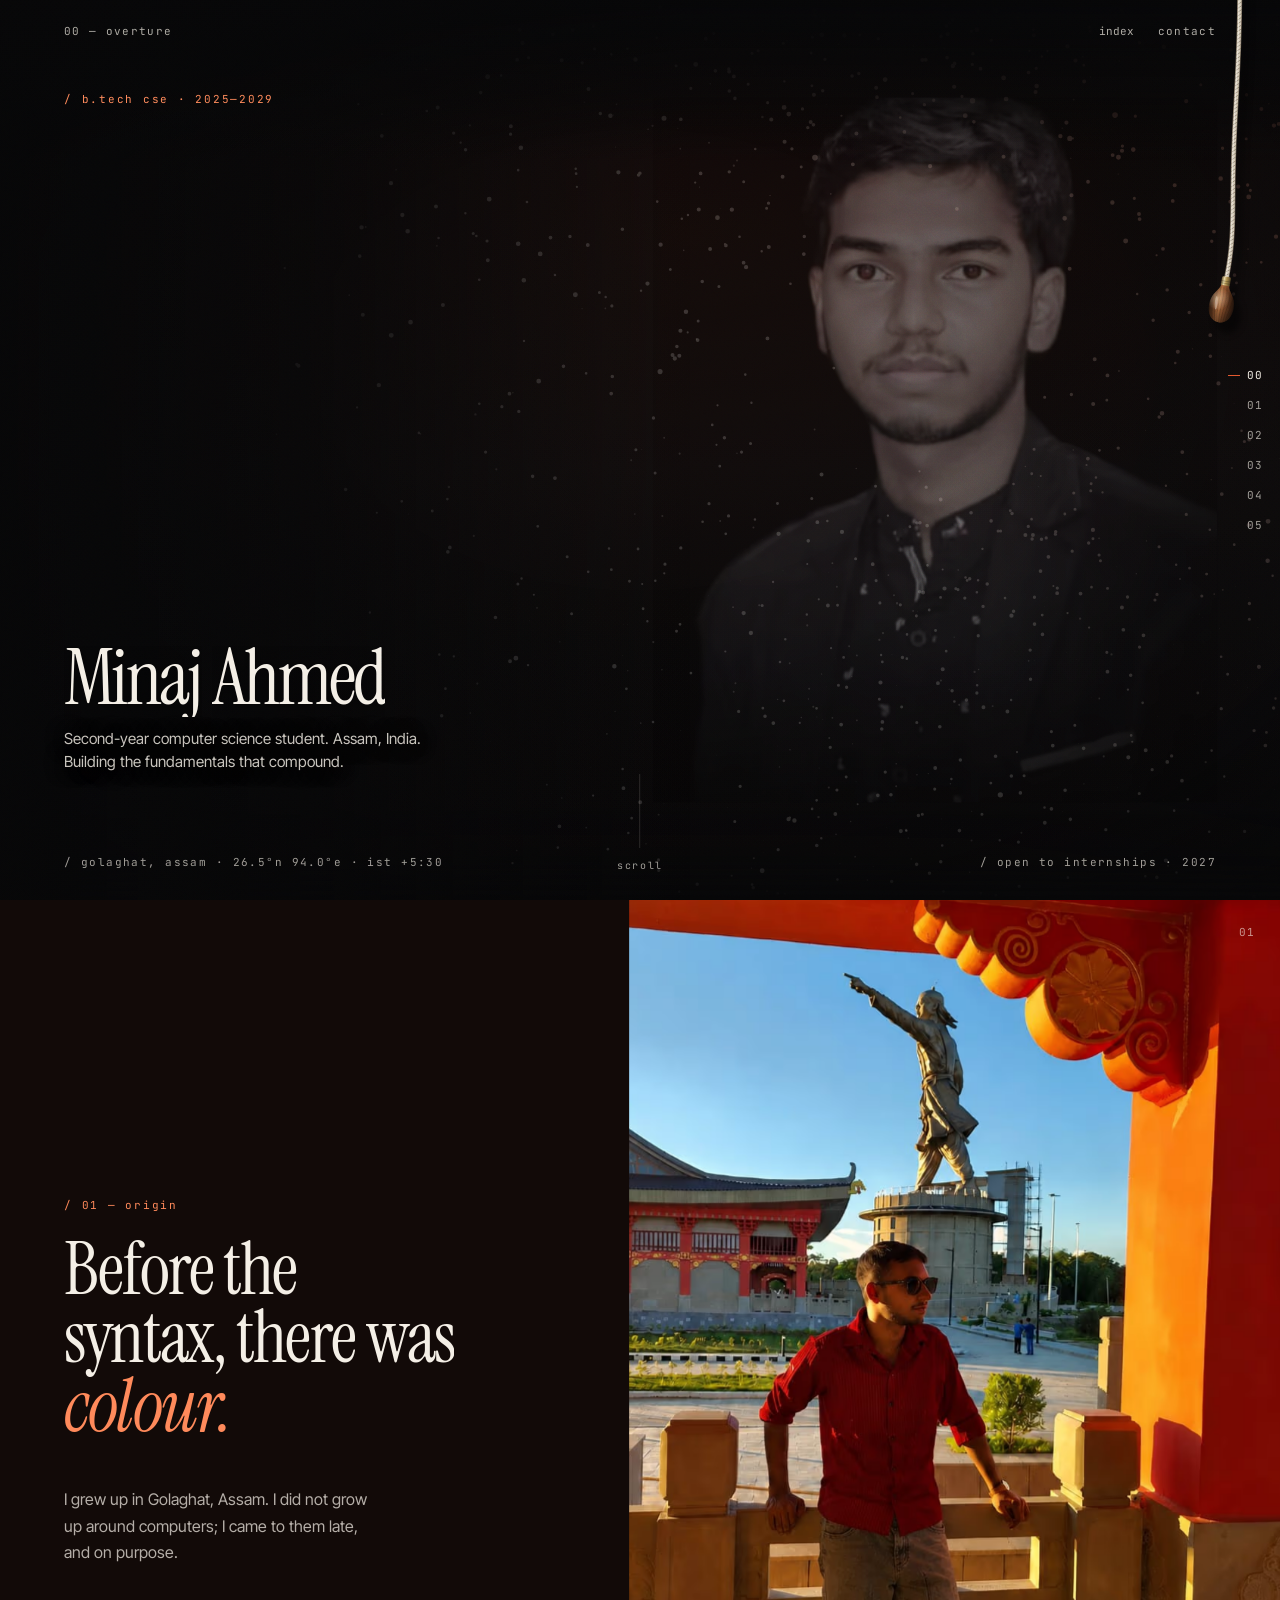
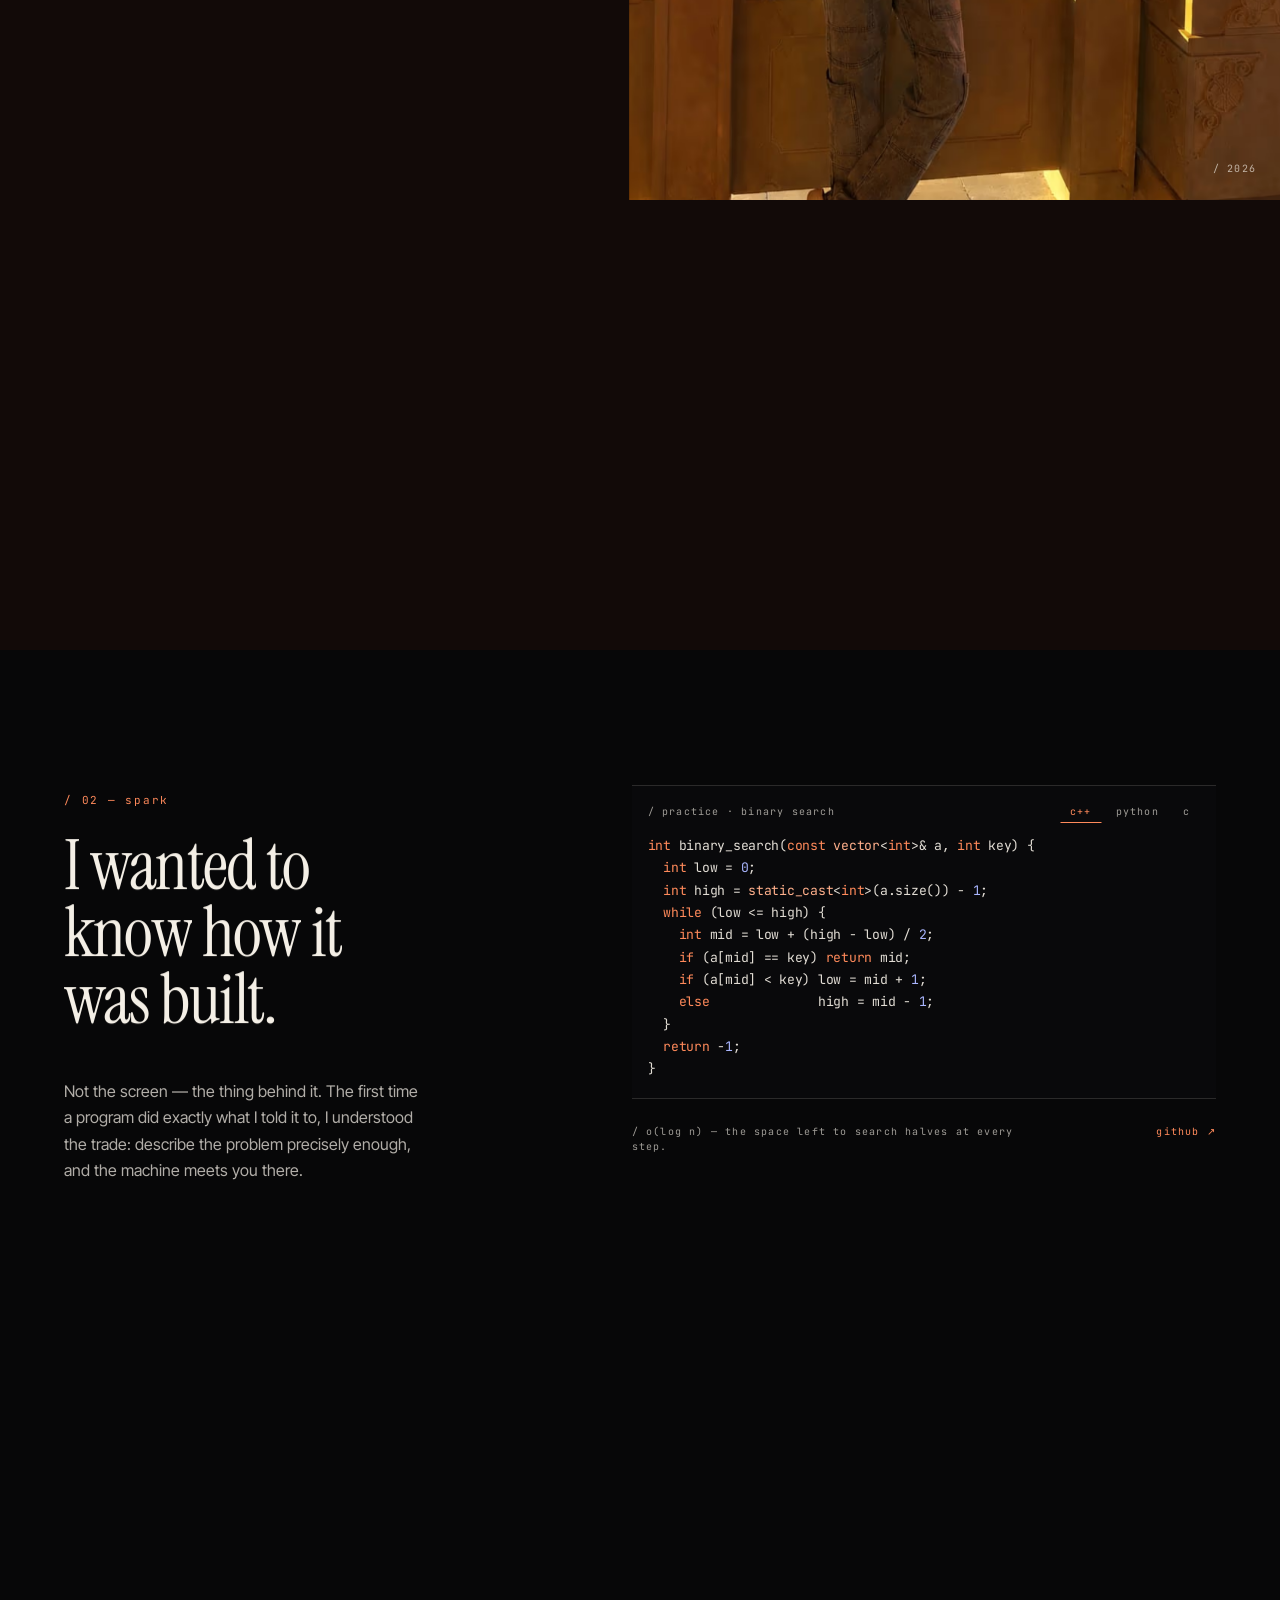
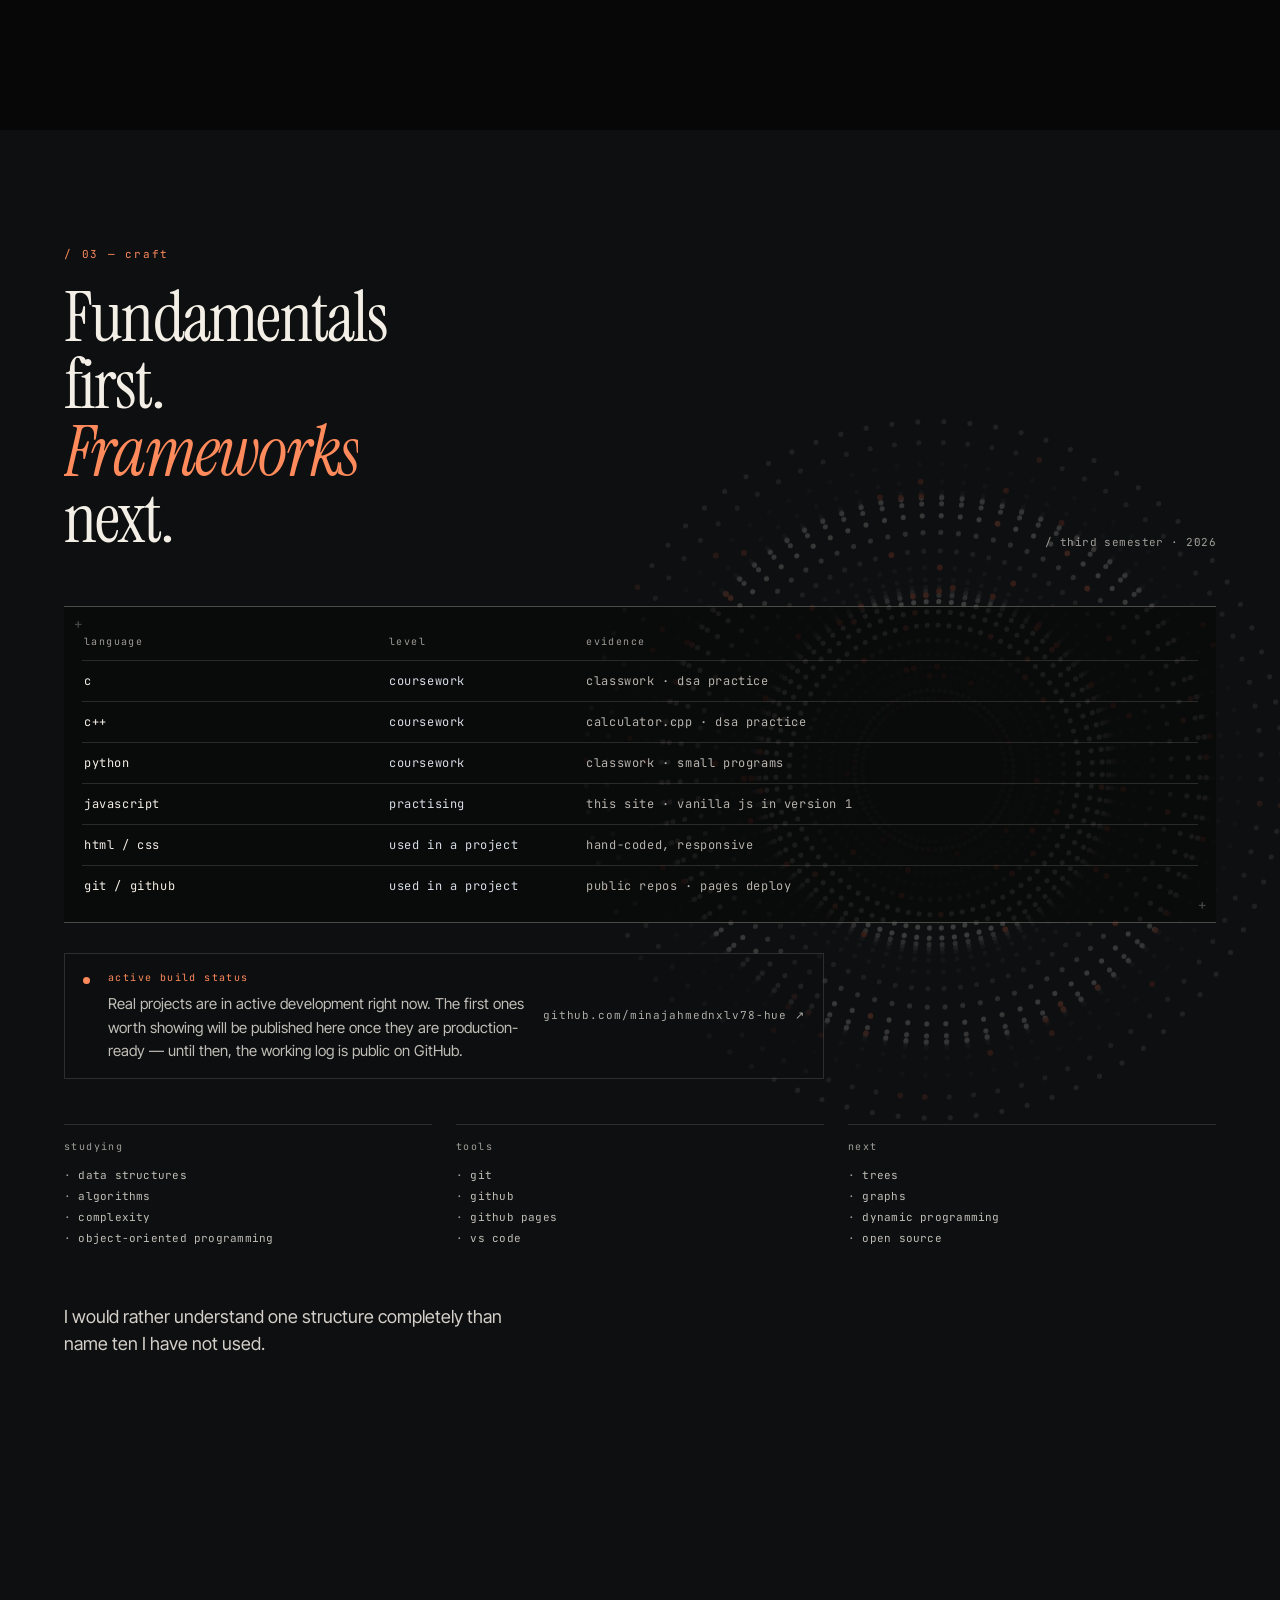
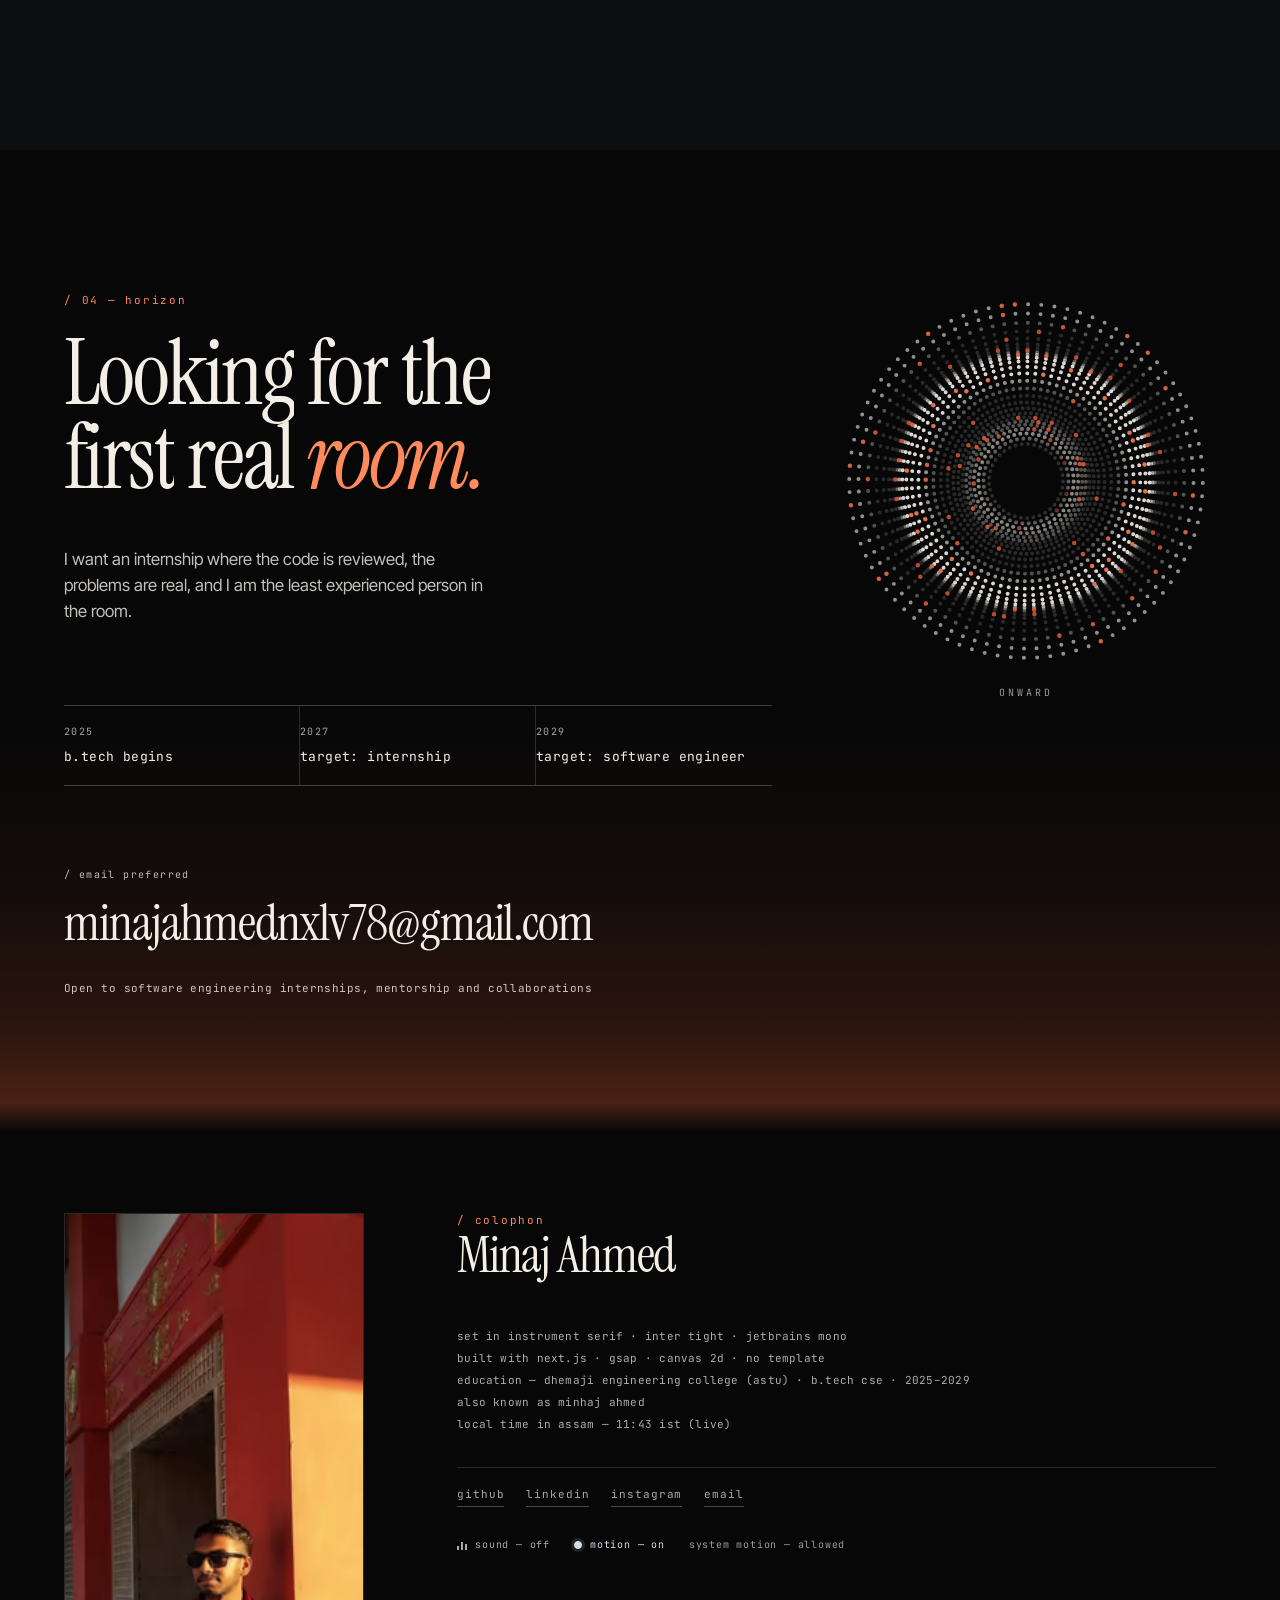
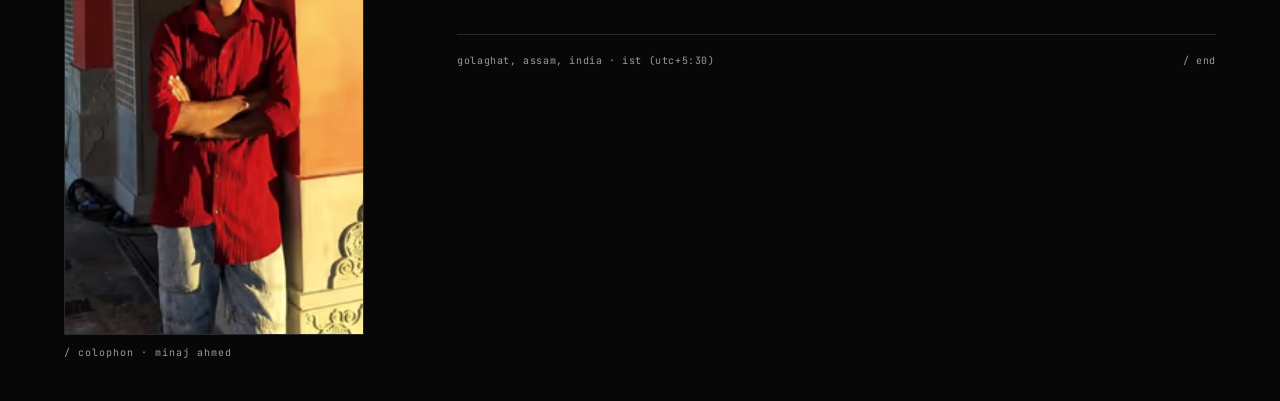
==== commit 247d86b1: "Deploy 2026-11-17 22:23" ====
--- a/index.html
+++ b/index.html
@@ -1,4 +1,4 @@
-<!DOCTYPE html><!--d6U0kdf_mi2VAuXujd6G4--><html lang="en"><head><meta charSet="utf-8"/><meta name="viewport" content="width=device-width, initial-scale=1"/><link rel="stylesheet" href="/_next/static/css/a744c528313a196f.css" data-precedence="next"/><link rel="preload" as="script" fetchPriority="low" href="/_next/static/chunks/webpack-2bc309fe597aff29.js"/><script src="/_next/static/chunks/4bd1b696-c023c6e3521b1417.js" async=""></script><script src="/_next/static/chunks/255-0e5ac6cd71b0e266.js" async=""></script><script src="/_next/static/chunks/main-app-1ef819b8450698eb.js" async=""></script><script src="/_next/static/chunks/c15bf2b0-23b96f27db3d4449.js" async=""></script><script src="/_next/static/chunks/674-6855b64ee899c7fb.js" async=""></script><script src="/_next/static/chunks/691-0249259bc89ee225.js" async=""></script><script src="/_next/static/chunks/app/layout-57909ad321350424.js" async=""></script><script src="/_next/static/chunks/app/page-ee8ce69215a60d38.js" async=""></script><link rel="preload" href="/fonts/InstrumentSerif-Regular.woff2" as="font" type="font/woff2" crossorigin=""/><link rel="preload" href="/fonts/InstrumentSerif-Italic.woff2" as="font" type="font/woff2" crossorigin=""/><link rel="preload" href="/assets/portrait/hero-960.jpg" as="image" type="image/jpeg"/><meta name="theme-color" content="#070708"/><meta name="color-scheme" content="dark"/><title>Minaj Ahmed — Computer Science Student, Assam</title><meta name="description" content="Minaj Ahmed is a second-year B.Tech CSE student at Dhemaji Engineering College (ASTU), Assam, building strong foundations in data structures, algorithms and C++."/><meta name="application-name" content="From Ember to Chrome"/><link rel="author" href="https://minajahmednxlv78-hue.github.io/"/><meta name="author" content="Minaj Ahmed"/><meta name="keywords" content="Minaj Ahmed,Minhaj Ahmed,computer science student,Assam,Dhemaji Engineering College,ASTU,C++,data structures,algorithms,portfolio"/><meta name="creator" content="Minaj Ahmed"/><meta name="publisher" content="Minaj Ahmed"/><meta name="robots" content="index, follow"/><meta name="category" content="portfolio"/><link rel="canonical" href="https://minajahmednxlv78-hue.github.io/"/><meta property="og:title" content="Minaj Ahmed — Computer Science Student, Assam"/><meta property="og:description" content="Minaj Ahmed is a second-year B.Tech CSE student at Dhemaji Engineering College (ASTU), Assam, building strong foundations in data structures, algorithms and C++."/><meta property="og:url" content="https://minajahmednxlv78-hue.github.io/"/><meta property="og:site_name" content="Minaj Ahmed"/><meta property="og:locale" content="en_IN"/><meta property="og:image" content="https://minajahmednxlv78-hue.github.io/assets/og.jpg"/><meta property="og:image:width" content="1200"/><meta property="og:image:height" content="630"/><meta property="og:image:alt" content="Minaj Ahmed — from ember to chrome. A halftone portrait and the title in bone type on ink."/><meta property="og:type" content="website"/><meta name="twitter:card" content="summary_large_image"/><meta name="twitter:title" content="Minaj Ahmed — Computer Science Student, Assam"/><meta name="twitter:description" content="Minaj Ahmed is a second-year B.Tech CSE student at Dhemaji Engineering College (ASTU), Assam, building strong foundations in data structures, algorithms and C++."/><meta name="twitter:image" content="https://minajahmednxlv78-hue.github.io/assets/og.jpg"/><link rel="icon" href="/icon.svg?3699fe53bb4ca158" type="image/svg+xml" sizes="any"/><script>try{var m=localStorage.getItem('ember-to-chrome-motion');var r=window.matchMedia('(prefers-reduced-motion: reduce)').matches;document.documentElement.dataset.motion=(m==='off'||(!m&&r))?'off':'on';if(sessionStorage.getItem('ember-to-chrome-visited')==='1'){document.documentElement.dataset.visited='true'}var t=null;try{t=localStorage.getItem('ember-to-chrome-mode')}catch(e){}document.documentElement.dataset.mode=t==='light'?'light':'dark';var tc=document.querySelector('meta[name="theme-color"]');if(tc)tc.setAttribute('content',t==='light'?'#f2efe8':'#070708');}catch(e){}</script><noscript><style>.preloader{display:none}.signal-portrait::before{opacity:0!important}</style></noscript><script type="application/ld+json">{"@context":"https://schema.org","@type":"Person","name":"Minaj Ahmed","alternateName":"Minhaj Ahmed","jobTitle":"Computer Science Engineering Student","description":"Second-year Computer Science student in Assam building strong foundations in data structures, algorithms and object-oriented programming.","email":"mailto:minajahmednxlv78@gmail.com","url":"https://minajahmednxlv78-hue.github.io/","affiliation":{"@type":"CollegeOrUniversity","name":"Dhemaji Engineering College (ASTU)"},"address":{"@type":"PostalAddress","addressLocality":"Golaghat","addressRegion":"Assam","addressCountry":"IN"},"sameAs":["https://github.com/minajahmednxlv78-hue","https://www.linkedin.com/in/minhaj-ahmed-7282b8321","https://www.instagram.com/_min_haj_08"],"knowsAbout":["Data Structures","Algorithms","Object-Oriented Programming","C","C++","Python","Git","GitHub"]}</script><script src="/_next/static/chunks/polyfills-42372ed130431b0a.js" noModule=""></script></head><body><div hidden=""><!--$--><!--/$--></div><div class="preloader " aria-hidden="true"><canvas class="preloader__canvas"></canvas><span class="preloader__counter">000</span><span class="preloader__word">from ember to chrome</span></div><div class="grain" aria-hidden="true"></div><div class="cord" aria-hidden="false"><canvas class="cord__canvas" aria-hidden="true"></canvas><button type="button" class="cord__bead" aria-pressed="false" aria-label="pull cord — switch to the light theme"></button></div><div class="site" id="site"><a class="skip-link" href="#main">Skip to content</a><header class="topbar " aria-label="Site header"><div class="topbar__inner"><span class="topbar__chapter">00<!-- --> — <!-- -->overture</span><nav class="topbar__right" aria-label="Primary"><button type="button" class="topbar__link" aria-haspopup="dialog" aria-expanded="false" aria-controls="index-overlay">index</button><a class="topbar__link" href="#horizon">contact</a></nav></div></header><nav class="rail" aria-label="Chapter navigation"><a class="rail__link is-active" href="#overture" aria-current="location" aria-label="Chapter 00, Overture">00</a><a class="rail__link " href="#origin" aria-label="Chapter 01, Origin">01</a><a class="rail__link " href="#spark" aria-label="Chapter 02, Spark">02</a><a class="rail__link " href="#craft" aria-label="Chapter 03, Craft">03</a><a class="rail__link " href="#horizon" aria-label="Chapter 04, Horizon">04</a><a class="rail__link " href="#colophon" aria-label="Chapter 05, Colophon">05</a></nav><main id="main" tabindex="-1"><section id="overture" class="overture" data-chapter="overture" aria-labelledby="overture-title"><div class="overture__photo"><div class="signal-portrait"><picture><source type="image/avif" srcSet="/assets/portrait/hero-540.avif 540w, /assets/portrait/hero-960.avif 960w" sizes="(max-width: 767px) 76vw, (max-width: 960px) 52vw, 36vw"/><source type="image/webp" srcSet="/assets/portrait/hero-540.webp 540w, /assets/portrait/hero-960.webp 960w" sizes="(max-width: 767px) 76vw, (max-width: 960px) 52vw, 36vw"/><img class="signal-portrait__photo" src="/assets/portrait/hero-960.jpg" alt="Portrait of Minaj Ahmed." width="960" height="960" loading="eager" decoding="async" fetchPriority="high" style="object-position:50% 4%"/></picture><canvas class="signal-portrait__canvas" aria-hidden="true"></canvas></div></div><div class="overture__scrim" aria-hidden="true"></div><div class="overture__stage shell"><div class="overture__label"><p class="label label--accent">/ b.tech cse · 2025—2029</p></div><div class="overture__main"><h1 id="overture-title" class="split overture__name"><span><span class="w-mask"><span class="w-inner">Minaj</span></span> </span><span><span class="w-mask"><span class="w-inner">Ahmed</span></span></span></h1><p class="overture__subline">Second-year computer science student. Assam, India. Building the fundamentals that compound.</p></div></div><div class="overture__meta" aria-label="Location and availability"><span>/ golaghat, assam · 26.5°n 94.0°e · ist +5:30</span><span>/ open to internships · 2027</span></div><div class="scroll-cue" aria-hidden="true"><span class="scroll-cue__track"><span class="scroll-cue__fill"></span></span><span>scroll</span></div></section><section id="origin" class="origin" data-chapter="origin" aria-labelledby="origin-title"><div class="origin__track"><div class="origin__stage"><div class="origin__copy"><p class="label label--accent">/ 01 — origin</p><h2 id="origin-title" class="split origin__head"><span><span class="w-mask"><span class="w-inner">Before</span></span> </span><span><span class="w-mask"><span class="w-inner">the</span></span> </span><span><span class="w-mask"><span class="w-inner">syntax,</span></span> </span><span><span class="w-mask"><span class="w-inner">there</span></span> </span><span><span class="w-mask"><span class="w-inner">was</span></span> </span><span><span class="w-mask"><span class="w-inner"><em>colour.</em></span></span></span></h2><p class="origin__body">I grew up in Golaghat, Assam. I did not grow up around computers; I came to them late, and on purpose.</p></div><div class="origin__media"><picture><source type="image/avif" srcSet="/assets/temple/origin-720.avif 720w, /assets/temple/origin-1086.avif 1086w" sizes="(max-width: 767px) 100vw, 58vw"/><source type="image/webp" srcSet="/assets/temple/origin-720.webp 720w, /assets/temple/origin-1086.webp 1086w" sizes="(max-width: 767px) 100vw, 58vw"/><img class="origin__photo" src="/assets/temple/origin-1086.jpg" width="1086" height="1448" alt="Minaj Ahmed leaning on a stone balustrade beneath a bright orange temple gateway, with a tall statue behind him." loading="lazy" decoding="async"/></picture><div class="origin__caption"><span>/ 2026</span></div><span class="origin__index" aria-hidden="true">01</span></div></div></div></section><section id="spark" class="spark chapter" data-chapter="spark" aria-labelledby="spark-title"><div class="shell"><div class="spark__grid"><div><p class="label label--accent">/ 02 — spark</p><h2 id="spark-title" class="split spark__headline"><span><span class="w-mask"><span class="w-inner">I</span></span> </span><span><span class="w-mask"><span class="w-inner">wanted</span></span> </span><span><span class="w-mask"><span class="w-inner">to</span></span> </span><span><span class="w-mask"><span class="w-inner">know</span></span> </span><span><span class="w-mask"><span class="w-inner">how</span></span> </span><span><span class="w-mask"><span class="w-inner">it</span></span> </span><span><span class="w-mask"><span class="w-inner">was</span></span> </span><span><span class="w-mask"><span class="w-inner">built.</span></span></span></h2><p class="reveal spark__body">Not the screen — the thing behind it. The first time a program did exactly what I told it to, I understood the trade: describe the problem precisely enough, and the machine meets you there.</p></div><div class="reveal dotcode-shell"><div class="dotcode"><div class="dotcode__label"><span>/ practice · binary search</span><div class="dotcode__tabs" role="tablist" aria-label="Snippet language"><button type="button" role="tab" id="dotcode-tab-c++" aria-selected="true" aria-controls="dotcode-panel" tabindex="0" class="is-active">c++</button><button type="button" role="tab" id="dotcode-tab-python" aria-selected="false" aria-controls="dotcode-panel" tabindex="-1" class="">python</button><button type="button" role="tab" id="dotcode-tab-c" aria-selected="false" aria-controls="dotcode-panel" tabindex="-1" class="">c</button></div></div><div class="dotcode__frame"><canvas class="dotcode__canvas" aria-hidden="true"></canvas><pre class="dotcode__code" tabindex="0" role="tabpanel" id="dotcode-panel" aria-labelledby="dotcode-tab-c++" aria-label="Binary search in c++"><code><span><span class="tok-keyword">int</span><span> binary_search(</span><span class="tok-keyword">const</span><span> </span><span class="tok-builtin">vector</span><span>&lt;</span><span class="tok-keyword">int</span><span>&gt;&amp; a, </span><span class="tok-keyword">int</span><span> key) {</span>
+<!DOCTYPE html><!--oa0uEDzeMnQPEUpD5Y2nr--><html lang="en"><head><meta charSet="utf-8"/><meta name="viewport" content="width=device-width, initial-scale=1"/><link rel="stylesheet" href="/_next/static/css/e7ece52a4faaefad.css" data-precedence="next"/><link rel="preload" as="script" fetchPriority="low" href="/_next/static/chunks/webpack-2bc309fe597aff29.js"/><script src="/_next/static/chunks/4bd1b696-c023c6e3521b1417.js" async=""></script><script src="/_next/static/chunks/255-0e5ac6cd71b0e266.js" async=""></script><script src="/_next/static/chunks/main-app-1ef819b8450698eb.js" async=""></script><script src="/_next/static/chunks/c15bf2b0-23b96f27db3d4449.js" async=""></script><script src="/_next/static/chunks/674-6855b64ee899c7fb.js" async=""></script><script src="/_next/static/chunks/691-0249259bc89ee225.js" async=""></script><script src="/_next/static/chunks/app/layout-b1ba5b3ddf295f27.js" async=""></script><script src="/_next/static/chunks/app/page-f8ee5cd027319ca7.js" async=""></script><link rel="preload" href="/fonts/InstrumentSerif-Regular.woff2" as="font" type="font/woff2" crossorigin=""/><link rel="preload" href="/fonts/InstrumentSerif-Italic.woff2" as="font" type="font/woff2" crossorigin=""/><link rel="preload" href="/assets/portrait/hero-960.jpg" as="image" type="image/jpeg"/><meta name="theme-color" content="#070708"/><meta name="color-scheme" content="dark"/><title>Minaj Ahmed — Computer Science Student, Assam</title><meta name="description" content="Minaj Ahmed is a second-year B.Tech CSE student at Dhemaji Engineering College (ASTU), Assam, building strong foundations in data structures, algorithms and C++."/><meta name="application-name" content="From Ember to Chrome"/><link rel="author" href="https://minajahmednxlv78-hue.github.io/"/><meta name="author" content="Minaj Ahmed"/><meta name="keywords" content="Minaj Ahmed,Minhaj Ahmed,computer science student,Assam,Dhemaji Engineering College,ASTU,C++,data structures,algorithms,portfolio"/><meta name="creator" content="Minaj Ahmed"/><meta name="publisher" content="Minaj Ahmed"/><meta name="robots" content="index, follow"/><meta name="category" content="portfolio"/><link rel="canonical" href="https://minajahmednxlv78-hue.github.io/"/><meta property="og:title" content="Minaj Ahmed — Computer Science Student, Assam"/><meta property="og:description" content="Minaj Ahmed is a second-year B.Tech CSE student at Dhemaji Engineering College (ASTU), Assam, building strong foundations in data structures, algorithms and C++."/><meta property="og:url" content="https://minajahmednxlv78-hue.github.io/"/><meta property="og:site_name" content="Minaj Ahmed"/><meta property="og:locale" content="en_IN"/><meta property="og:image" content="https://minajahmednxlv78-hue.github.io/assets/og.jpg"/><meta property="og:image:width" content="1200"/><meta property="og:image:height" content="630"/><meta property="og:image:alt" content="Minaj Ahmed — from ember to chrome. A halftone portrait and the title in bone type on ink."/><meta property="og:type" content="website"/><meta name="twitter:card" content="summary_large_image"/><meta name="twitter:title" content="Minaj Ahmed — Computer Science Student, Assam"/><meta name="twitter:description" content="Minaj Ahmed is a second-year B.Tech CSE student at Dhemaji Engineering College (ASTU), Assam, building strong foundations in data structures, algorithms and C++."/><meta name="twitter:image" content="https://minajahmednxlv78-hue.github.io/assets/og.jpg"/><link rel="icon" href="/icon.svg?3699fe53bb4ca158" type="image/svg+xml" sizes="any"/><script>try{var m=localStorage.getItem('ember-to-chrome-motion');var r=window.matchMedia('(prefers-reduced-motion: reduce)').matches;document.documentElement.dataset.motion=(m==='off'||(!m&&r))?'off':'on';if(sessionStorage.getItem('ember-to-chrome-visited')==='1'){document.documentElement.dataset.visited='true'}var t=null;try{t=localStorage.getItem('ember-to-chrome-mode')}catch(e){}document.documentElement.dataset.mode=t==='light'?'light':'dark';var tc=document.querySelector('meta[name="theme-color"]');if(tc)tc.setAttribute('content',t==='light'?'#f2efe8':'#070708');}catch(e){}</script><noscript><style>.preloader{display:none}.signal-portrait::before{opacity:0!important}</style></noscript><script type="application/ld+json">{"@context":"https://schema.org","@type":"Person","name":"Minaj Ahmed","alternateName":"Minhaj Ahmed","jobTitle":"Computer Science Engineering Student","description":"Second-year Computer Science student in Assam building strong foundations in data structures, algorithms and object-oriented programming.","email":"mailto:minajahmednxlv78@gmail.com","url":"https://minajahmednxlv78-hue.github.io/","affiliation":{"@type":"CollegeOrUniversity","name":"Dhemaji Engineering College (ASTU)"},"address":{"@type":"PostalAddress","addressLocality":"Golaghat","addressRegion":"Assam","addressCountry":"IN"},"sameAs":["https://github.com/minajahmednxlv78-hue","https://www.linkedin.com/in/minhaj-ahmed-7282b8321","https://www.instagram.com/_min_haj_08"],"knowsAbout":["Data Structures","Algorithms","Object-Oriented Programming","C","C++","Python","Git","GitHub"]}</script><script src="/_next/static/chunks/polyfills-42372ed130431b0a.js" noModule=""></script></head><body><div hidden=""><!--$--><!--/$--></div><div class="preloader " aria-hidden="true"><canvas class="preloader__canvas"></canvas><span class="preloader__counter">000</span><span class="preloader__word">from ember to chrome</span></div><div class="grain" aria-hidden="true"></div><div class="cord"><canvas class="cord__cv" aria-hidden="true"></canvas><button type="button" role="switch" aria-checked="false" aria-label="pull cord — switch to the light theme" class="cord__hit"></button></div><div class="site" id="site"><a class="skip-link" href="#main">Skip to content</a><header class="topbar " aria-label="Site header"><div class="topbar__inner"><span class="topbar__chapter">00<!-- --> — <!-- -->overture</span><nav class="topbar__right" aria-label="Primary"><button type="button" class="topbar__link" aria-haspopup="dialog" aria-expanded="false" aria-controls="index-overlay">index</button><a class="topbar__link" href="#horizon">contact</a></nav></div></header><nav class="rail" aria-label="Chapter navigation"><a class="rail__link is-active" href="#overture" aria-current="location" aria-label="Chapter 00, Overture">00</a><a class="rail__link " href="#origin" aria-label="Chapter 01, Origin">01</a><a class="rail__link " href="#spark" aria-label="Chapter 02, Spark">02</a><a class="rail__link " href="#craft" aria-label="Chapter 03, Craft">03</a><a class="rail__link " href="#horizon" aria-label="Chapter 04, Horizon">04</a><a class="rail__link " href="#colophon" aria-label="Chapter 05, Colophon">05</a></nav><main id="main" tabindex="-1"><section id="overture" class="overture" data-chapter="overture" aria-labelledby="overture-title"><div class="overture__photo"><div class="signal-portrait"><picture><source type="image/avif" srcSet="/assets/portrait/hero-540.avif 540w, /assets/portrait/hero-960.avif 960w" sizes="(max-width: 767px) 76vw, (max-width: 960px) 52vw, 36vw"/><source type="image/webp" srcSet="/assets/portrait/hero-540.webp 540w, /assets/portrait/hero-960.webp 960w" sizes="(max-width: 767px) 76vw, (max-width: 960px) 52vw, 36vw"/><img class="signal-portrait__photo" src="/assets/portrait/hero-960.jpg" alt="Portrait of Minaj Ahmed." width="960" height="960" loading="eager" decoding="async" fetchPriority="high" style="object-position:50% 4%"/></picture><canvas class="signal-portrait__canvas" aria-hidden="true"></canvas></div></div><div class="overture__scrim" aria-hidden="true"></div><div class="overture__stage shell"><div class="overture__label"><p class="label label--accent">/ b.tech cse · 2025—2029</p></div><div class="overture__main"><h1 id="overture-title" class="split overture__name"><span><span class="w-mask"><span class="w-inner">Minaj</span></span> </span><span><span class="w-mask"><span class="w-inner">Ahmed</span></span></span></h1><p class="overture__subline">Second-year computer science student. Assam, India. Building the fundamentals that compound.</p></div></div><div class="overture__meta" aria-label="Location and availability"><span>/ golaghat, assam · 26.5°n 94.0°e · ist +5:30</span><span>/ open to internships · 2027</span></div><div class="scroll-cue" aria-hidden="true"><span class="scroll-cue__track"><span class="scroll-cue__fill"></span></span><span>scroll</span></div></section><section id="origin" class="origin" data-chapter="origin" aria-labelledby="origin-title"><div class="origin__track"><div class="origin__stage"><div class="origin__copy"><p class="label label--accent">/ 01 — origin</p><h2 id="origin-title" class="split origin__head"><span><span class="w-mask"><span class="w-inner">Before</span></span> </span><span><span class="w-mask"><span class="w-inner">the</span></span> </span><span><span class="w-mask"><span class="w-inner">syntax,</span></span> </span><span><span class="w-mask"><span class="w-inner">there</span></span> </span><span><span class="w-mask"><span class="w-inner">was</span></span> </span><span><span class="w-mask"><span class="w-inner"><em>colour.</em></span></span></span></h2><p class="origin__body">I grew up in Golaghat, Assam. I did not grow up around computers; I came to them late, and on purpose.</p></div><div class="origin__media"><picture><source type="image/avif" srcSet="/assets/temple/origin-720.avif 720w, /assets/temple/origin-1086.avif 1086w" sizes="(max-width: 767px) 100vw, 58vw"/><source type="image/webp" srcSet="/assets/temple/origin-720.webp 720w, /assets/temple/origin-1086.webp 1086w" sizes="(max-width: 767px) 100vw, 58vw"/><img class="origin__photo" src="/assets/temple/origin-1086.jpg" width="1086" height="1448" alt="Minaj Ahmed leaning on a stone balustrade beneath a bright orange temple gateway, with a tall statue behind him." loading="lazy" decoding="async"/></picture><div class="origin__caption"><span>/ 2026</span></div><span class="origin__index" aria-hidden="true">01</span></div></div></div></section><section id="spark" class="spark chapter" data-chapter="spark" aria-labelledby="spark-title"><div class="shell"><div class="spark__grid"><div><p class="label label--accent">/ 02 — spark</p><h2 id="spark-title" class="split spark__headline"><span><span class="w-mask"><span class="w-inner">I</span></span> </span><span><span class="w-mask"><span class="w-inner">wanted</span></span> </span><span><span class="w-mask"><span class="w-inner">to</span></span> </span><span><span class="w-mask"><span class="w-inner">know</span></span> </span><span><span class="w-mask"><span class="w-inner">how</span></span> </span><span><span class="w-mask"><span class="w-inner">it</span></span> </span><span><span class="w-mask"><span class="w-inner">was</span></span> </span><span><span class="w-mask"><span class="w-inner">built.</span></span></span></h2><p class="reveal spark__body">Not the screen — the thing behind it. The first time a program did exactly what I told it to, I understood the trade: describe the problem precisely enough, and the machine meets you there.</p></div><div class="reveal dotcode-shell"><div class="dotcode"><div class="dotcode__label"><span>/ practice · binary search</span><div class="dotcode__tabs" role="tablist" aria-label="Snippet language"><button type="button" role="tab" id="dotcode-tab-c++" aria-selected="true" aria-controls="dotcode-panel" tabindex="0" class="is-active">c++</button><button type="button" role="tab" id="dotcode-tab-python" aria-selected="false" aria-controls="dotcode-panel" tabindex="-1" class="">python</button><button type="button" role="tab" id="dotcode-tab-c" aria-selected="false" aria-controls="dotcode-panel" tabindex="-1" class="">c</button></div></div><div class="dotcode__frame"><canvas class="dotcode__canvas" aria-hidden="true"></canvas><pre class="dotcode__code" tabindex="0" role="tabpanel" id="dotcode-panel" aria-labelledby="dotcode-tab-c++" aria-label="Binary search in c++"><code><span><span class="tok-keyword">int</span><span> binary_search(</span><span class="tok-keyword">const</span><span> </span><span class="tok-builtin">vector</span><span>&lt;</span><span class="tok-keyword">int</span><span>&gt;&amp; a, </span><span class="tok-keyword">int</span><span> key) {</span>
 </span><span><span>  </span><span class="tok-keyword">int</span><span> low = </span><span class="tok-number">0</span><span>;</span>
 </span><span><span>  </span><span class="tok-keyword">int</span><span> high = </span><span class="tok-builtin">static_cast</span><span>&lt;</span><span class="tok-keyword">int</span><span>&gt;(a.size()) - </span><span class="tok-number">1</span><span>;</span>
 </span><span><span>  </span><span class="tok-keyword">while</span><span> (low &lt;= high) {</span>
@@ -9,4 +9,4 @@
 </span><span><span>  }</span>
 </span><span><span>  </span><span class="tok-keyword">return</span><span> -</span><span class="tok-number">1</span><span>;</span>
 </span><span><span>}</span>
-</span></code></pre></div></div><div class="dotcode__meta"><span>/ o(log n) — the space left to search halves at every step.</span><a href="https://github.com/minajahmednxlv78-hue" target="_blank" rel="noopener noreferrer">github ↗</a></div></div></div></div></section><section id="craft" class="craft" data-chapter="craft" aria-labelledby="craft-title"><div class="craft__track"><div class="craft__stage"><div class="craft__field" aria-hidden="true"></div><div class="craft__content shell"><div class="craft__top"><div><p class="label label--accent">/ 03 — craft</p><h2 id="craft-title" class="split craft__headline"><span><span class="w-mask"><span class="w-inner">Fundamentals</span></span> </span><span><span class="w-mask"><span class="w-inner">first.</span></span> </span><span><span class="w-mask"><span class="w-inner"><em>Frameworks</em></span></span> </span><span><span class="w-mask"><span class="w-inner">next.</span></span></span></h2></div><p class="craft__note">/ third semester · 2026</p></div><div class="reveal spec ticked"><div class="spec__row spec__row--head"><span>LANGUAGE</span><span>LEVEL</span><span>EVIDENCE</span></div><div class="spec__row"><span>c</span><span class="spec__level">coursework</span><span class="spec__evidence">classwork · dsa practice</span></div><div class="spec__row"><span>c++</span><span class="spec__level">coursework</span><span class="spec__evidence">calculator.cpp · dsa practice</span></div><div class="spec__row"><span>python</span><span class="spec__level">coursework</span><span class="spec__evidence">classwork · small programs</span></div><div class="spec__row"><span>javascript</span><span class="spec__level">practising</span><span class="spec__evidence">this site · vanilla js in version 1</span></div><div class="spec__row"><span>html / css</span><span class="spec__level">used in a project</span><span class="spec__evidence">hand-coded, responsive</span></div><div class="spec__row"><span>git / github</span><span class="spec__level">used in a project</span><span class="spec__evidence">public repos · pages deploy</span></div></div><div class="reveal craft__status"><span class="craft__status-dot" aria-hidden="true"></span><div class="craft__status-text"><p class="craft__status-label">active build status</p><p class="craft__status-body">Real projects are in active development right now. The first ones worth showing will be published here once they are production-ready — until then, the working log is public on GitHub.</p></div><a class="craft__status-link" href="https://github.com/minajahmednxlv78-hue" target="_blank" rel="noopener noreferrer">github.com/minajahmednxlv78-hue<!-- --> ↗</a></div><div class="craft__cols"><dl class="reveal craft__col"><dt>studying</dt><dd><span>data structures</span><span>algorithms</span><span>complexity</span><span>object-oriented programming</span></dd></dl><dl class="reveal craft__col"><dt>tools</dt><dd><span>git</span><span>github</span><span>github pages</span><span>vs code</span></dd></dl><dl class="reveal craft__col"><dt>next</dt><dd><span>trees</span><span>graphs</span><span>dynamic programming</span><span>open source</span></dd></dl></div><p class="reveal craft__closing">I would rather understand one structure completely than name ten I have not used.</p></div></div></div></section><section id="horizon" class="horizon" data-chapter="horizon" aria-labelledby="horizon-title"><div class="horizon__content shell"><div class="horizon__grid"><div class="horizon__copy"><p class="label label--accent">/ 04 — horizon</p><h2 id="horizon-title" class="split horizon__headline"><span><span class="w-mask"><span class="w-inner">Looking</span></span> </span><span><span class="w-mask"><span class="w-inner">for</span></span> </span><span><span class="w-mask"><span class="w-inner">the</span></span> </span><span><span class="w-mask"><span class="w-inner">first</span></span> </span><span><span class="w-mask"><span class="w-inner">real</span></span> </span><span><span class="w-mask"><span class="w-inner"><em>room.</em></span></span></span></h2></div><figure class="horizon__signal"><div class="signal-field" aria-hidden="true"><canvas class="signal-field__canvas"></canvas></div><figcaption class="horizon__signal-label">onward</figcaption></figure><div class="horizon__rest"><p class="reveal horizon__body">I want an internship where the code is reviewed, the problems are real, and I am the least experienced person in the room.</p><div class="reveal horizon__timeline"><div class="horizon__step"><span>2025</span><strong>b.tech begins</strong></div><div class="horizon__step"><span>2027</span><strong>target: internship</strong></div><div class="horizon__step"><span>2029</span><strong>target: software engineer</strong></div></div><div class="reveal horizon__cta-wrap"><p class="horizon__cta-label">/ email preferred</p><a class="horizon__cta" href="mailto:minajahmednxlv78@gmail.com">minajahmednxlv78@gmail.com</a><p class="horizon__availability">Open to software engineering internships, mentorship and collaborations</p></div></div></div></div></section><footer id="colophon" class="colophon" data-chapter="colophon" aria-labelledby="colophon-title"><div class="shell"><div class="colophon__grid"><figure class="colophon__portrait"><picture><source type="image/avif" srcSet="/assets/portrait/alt-540.avif"/><source type="image/webp" srcSet="/assets/portrait/alt-540.webp"/><img src="/assets/portrait/alt-540.jpg" width="540" height="720" alt="Minaj Ahmed leaning against a red temple column in late afternoon light." loading="lazy" decoding="async"/></picture><figcaption>/ colophon · minaj ahmed</figcaption></figure><div class="colophon__main"><p class="label label--accent">/ colophon</p><h2 class="colophon__name" id="colophon-title">Minaj Ahmed</h2><div class="colophon__lines"><span>set in instrument serif · inter tight · jetbrains mono</span><span>built with next.js · gsap · canvas 2d · no template</span><span>education — dhemaji engineering college (astu) · b.tech cse · 2025–2029</span><span>also known as minhaj ahmed</span><span>local time in assam —<!-- --> <!-- -->--:--<!-- --> ist (live)</span></div><div class="colophon__links"><a href="https://github.com/minajahmednxlv78-hue" target="_blank" rel="noopener noreferrer">github</a><a href="https://www.linkedin.com/in/minhaj-ahmed-7282b8321" target="_blank" rel="noopener noreferrer">linkedin</a><a href="https://www.instagram.com/_min_haj_08" target="_blank" rel="noopener noreferrer">instagram</a><a href="mailto:minajahmednxlv78@gmail.com">email</a></div><div class="colophon__tools"><button type="button" class="sound-toggle" aria-pressed="false"><span class="sound-toggle__bars" aria-hidden="true"><i></i><i></i><i></i></span>sound — <!-- -->off</button><button type="button" class="sound-toggle motion-toggle" aria-pressed="false"><span class="motion-toggle__dot" aria-hidden="true"></span>motion — <!-- -->system<!-- --> <span class="sr-only">motion preference loading</span></button><span>system motion — allowed</span></div><div class="colophon__foot"><span>Golaghat, Assam, India<!-- --> · <!-- -->IST (UTC+5:30)</span><span>/ end</span></div></div></div></div></footer></main><!--$--><!--/$--></div><div id="index-overlay" class="index-overlay " role="dialog" aria-modal="true" aria-labelledby="index-title" aria-hidden="true"><div class="index-overlay__bar"><span id="index-title">index</span><button type="button" class="index-overlay__close" aria-label="Close index">close <span aria-hidden="true">×</span></button></div><div class="index-overlay__body"><div class="index-overlay__inner"><div class="index-overlay__list"><a class="index-row" href="#overture"><span class="index-row__num">00</span><span class="index-row__title">Overture</span><span class="index-row__image"><img src="/assets/portrait/hero-540.jpg" alt="Minaj Ahmed, portrait." loading="lazy"/></span><span class="index-row__arrow" aria-hidden="true">→</span></a><a class="index-row" href="#origin"><span class="index-row__num">01</span><span class="index-row__title">Origin</span><span class="index-row__image"><img src="/assets/temple/origin-720.jpg" alt="Minaj standing beneath a bright orange temple gateway." loading="lazy"/></span><span class="index-row__arrow" aria-hidden="true">→</span></a><a class="index-row" href="#spark"><span class="index-row__num">02</span><span class="index-row__title">Spark</span><span class="index-row__image index-row__image--dots" aria-hidden="true"></span><span class="index-row__arrow" aria-hidden="true">→</span></a><a class="index-row" href="#craft"><span class="index-row__num">03</span><span class="index-row__title">Craft</span><span class="index-row__image"><img src="/star-mark.svg" alt="Four-point chrome star mark." loading="lazy"/></span><span class="index-row__arrow" aria-hidden="true">→</span></a><a class="index-row" href="#horizon"><span class="index-row__num">04</span><span class="index-row__title">Horizon</span><span class="index-row__image"><img src="/assets/landscape/assam-1208.jpg" alt="A road lined with trees in Assam." loading="lazy"/></span><span class="index-row__arrow" aria-hidden="true">→</span></a><a class="index-row" href="#colophon"><span class="index-row__num">05</span><span class="index-row__title">Colophon</span><span class="index-row__image"><img src="/assets/portrait/alt-540.jpg" alt="Minaj Ahmed leaning against a red temple column." loading="lazy"/></span><span class="index-row__arrow" aria-hidden="true">→</span></a></div><div class="index-overlay__foot"><span>email is preferred · minajahmednxlv78@gmail.com</span><span><a href="https://github.com/minajahmednxlv78-hue" target="_blank" rel="noopener noreferrer">github</a> · <a href="https://www.linkedin.com/in/minhaj-ahmed-7282b8321" target="_blank" rel="noopener noreferrer">linkedin</a> · <a href="https://www.instagram.com/_min_haj_08" target="_blank" rel="noopener noreferrer">instagram</a></span></div></div></div></div><script src="/_next/static/chunks/webpack-2bc309fe597aff29.js" id="_R_" async=""></script><script>(self.__next_f=self.__next_f||[]).push([0])</script><script>self.__next_f.push([1,"1:\"$Sreact.fragment\"\n2:I[5659,[\"592\",\"static/chunks/c15bf2b0-23b96f27db3d4449.js\",\"674\",\"static/chunks/674-6855b64ee899c7fb.js\",\"691\",\"static/chunks/691-0249259bc89ee225.js\",\"177\",\"static/chunks/app/layout-57909ad321350424.js\"],\"default\"]\n3:I[9766,[],\"\"]\n4:I[8924,[],\"\"]\n5:I[9533,[\"592\",\"static/chunks/c15bf2b0-23b96f27db3d4449.js\",\"674\",\"static/chunks/674-6855b64ee899c7fb.js\",\"974\",\"static/chunks/app/page-ee8ce69215a60d38.js\"],\"default\"]\n6:I[7334,[\"592\",\"static/chunks/c15bf2b0-23b96f27db3d4449.js\",\"674\",\"static/chunks/674-6855b64ee899c7fb.js\",\"974\",\"static/chunks/app/page-ee8ce69215a60d38.js\"],\"default\"]\nd:I[7150,[],\"\"]\n:HL[\"/_next/static/css/a744c528313a196f.css\",\"style\"]\n"])</script><script>self.__next_f.push([1,"0:{\"P\":null,\"b\":\"d6U0kdf_mi2VAuXujd6G4\",\"p\":\"\",\"c\":[\"\",\"\"],\"i\":false,\"f\":[[[\"\",{\"children\":[\"__PAGE__\",{}]},\"$undefined\",\"$undefined\",true],[\"\",[\"$\",\"$1\",\"c\",{\"children\":[[[\"$\",\"link\",\"0\",{\"rel\":\"stylesheet\",\"href\":\"/_next/static/css/a744c528313a196f.css\",\"precedence\":\"next\",\"crossOrigin\":\"$undefined\",\"nonce\":\"$undefined\"}]],[\"$\",\"html\",null,{\"lang\":\"en\",\"children\":[[\"$\",\"head\",null,{\"children\":[[\"$\",\"link\",null,{\"rel\":\"preload\",\"href\":\"/fonts/InstrumentSerif-Regular.woff2\",\"as\":\"font\",\"type\":\"font/woff2\",\"crossOrigin\":\"\"}],[\"$\",\"link\",null,{\"rel\":\"preload\",\"href\":\"/fonts/InstrumentSerif-Italic.woff2\",\"as\":\"font\",\"type\":\"font/woff2\",\"crossOrigin\":\"\"}],[\"$\",\"link\",null,{\"rel\":\"preload\",\"href\":\"/assets/portrait/hero-960.jpg\",\"as\":\"image\",\"type\":\"image/jpeg\"}],[\"$\",\"script\",null,{\"dangerouslySetInnerHTML\":{\"__html\":\"try{var m=localStorage.getItem('ember-to-chrome-motion');var r=window.matchMedia('(prefers-reduced-motion: reduce)').matches;document.documentElement.dataset.motion=(m==='off'||(!m\u0026\u0026r))?'off':'on';if(sessionStorage.getItem('ember-to-chrome-visited')==='1'){document.documentElement.dataset.visited='true'}var t=null;try{t=localStorage.getItem('ember-to-chrome-mode')}catch(e){}document.documentElement.dataset.mode=t==='light'?'light':'dark';var tc=document.querySelector('meta[name=\\\"theme-color\\\"]');if(tc)tc.setAttribute('content',t==='light'?'#f2efe8':'#070708');}catch(e){}\"}}],[\"$\",\"noscript\",null,{\"children\":[\"$\",\"style\",null,{\"dangerouslySetInnerHTML\":{\"__html\":\".preloader{display:none}.signal-portrait::before{opacity:0!important}\"}}]}],[\"$\",\"script\",null,{\"type\":\"application/ld+json\",\"dangerouslySetInnerHTML\":{\"__html\":\"{\\\"@context\\\":\\\"https://schema.org\\\",\\\"@type\\\":\\\"Person\\\",\\\"name\\\":\\\"Minaj Ahmed\\\",\\\"alternateName\\\":\\\"Minhaj Ahmed\\\",\\\"jobTitle\\\":\\\"Computer Science Engineering Student\\\",\\\"description\\\":\\\"Second-year Computer Science student in Assam building strong foundations in data structures, algorithms and object-oriented programming.\\\",\\\"email\\\":\\\"mailto:minajahmednxlv78@gmail.com\\\",\\\"url\\\":\\\"https://minajahmednxlv78-hue.github.io/\\\",\\\"affiliation\\\":{\\\"@type\\\":\\\"CollegeOrUniversity\\\",\\\"name\\\":\\\"Dhemaji Engineering College (ASTU)\\\"},\\\"address\\\":{\\\"@type\\\":\\\"PostalAddress\\\",\\\"addressLocality\\\":\\\"Golaghat\\\",\\\"addressRegion\\\":\\\"Assam\\\",\\\"addressCountry\\\":\\\"IN\\\"},\\\"sameAs\\\":[\\\"https://github.com/minajahmednxlv78-hue\\\",\\\"https://www.linkedin.com/in/minhaj-ahmed-7282b8321\\\",\\\"https://www.instagram.com/_min_haj_08\\\"],\\\"knowsAbout\\\":[\\\"Data Structures\\\",\\\"Algorithms\\\",\\\"Object-Oriented Programming\\\",\\\"C\\\",\\\"C++\\\",\\\"Python\\\",\\\"Git\\\",\\\"GitHub\\\"]}\"}}]]}],[\"$\",\"body\",null,{\"children\":[\"$\",\"$L2\",null,{\"children\":[\"$\",\"$L3\",null,{\"parallelRouterKey\":\"children\",\"error\":\"$undefined\",\"errorStyles\":\"$undefined\",\"errorScripts\":\"$undefined\",\"template\":[\"$\",\"$L4\",null,{}],\"templateStyles\":\"$undefined\",\"templateScripts\":\"$undefined\",\"notFound\":[[[\"$\",\"title\",null,{\"children\":\"404: This page could not be found.\"}],[\"$\",\"div\",null,{\"style\":{\"fontFamily\":\"system-ui,\\\"Segoe UI\\\",Roboto,Helvetica,Arial,sans-serif,\\\"Apple Color Emoji\\\",\\\"Segoe UI Emoji\\\"\",\"height\":\"100vh\",\"textAlign\":\"center\",\"display\":\"flex\",\"flexDirection\":\"column\",\"alignItems\":\"center\",\"justifyContent\":\"center\"},\"children\":[\"$\",\"div\",null,{\"children\":[[\"$\",\"style\",null,{\"dangerouslySetInnerHTML\":{\"__html\":\"body{color:#000;background:#fff;margin:0}.next-error-h1{border-right:1px solid rgba(0,0,0,.3)}@media (prefers-color-scheme:dark){body{color:#fff;background:#000}.next-error-h1{border-right:1px solid rgba(255,255,255,.3)}}\"}}],[\"$\",\"h1\",null,{\"className\":\"next-error-h1\",\"style\":{\"display\":\"inline-block\",\"margin\":\"0 20px 0 0\",\"padding\":\"0 23px 0 0\",\"fontSize\":24,\"fontWeight\":500,\"verticalAlign\":\"top\",\"lineHeight\":\"49px\"},\"children\":404}],[\"$\",\"div\",null,{\"style\":{\"display\":\"inline-block\"},\"children\":[\"$\",\"h2\",null,{\"style\":{\"fontSize\":14,\"fontWeight\":400,\"lineHeight\":\"49px\",\"margin\":0},\"children\":\"This page could not be found.\"}]}]]}]}]],[]],\"forbidden\":\"$undefined\",\"unauthorized\":\"$undefined\"}]}]}]]}]]}],{\"children\":[\"__PAGE__\",[\"$\",\"$1\",\"c\",{\"children\":[[\"$\",\"main\",null,{\"id\":\"main\",\"tabIndex\":-1,\"children\":[[\"$\",\"$L5\",null,{}],[\"$\",\"$L6\",null,{}],[\"$\",\"section\",null,{\"id\":\"spark\",\"className\":\"spark chapter\",\"data-chapter\":\"spark\",\"aria-labelledby\":\"spark-title\",\"children\":\"$L7\"}],\"$L8\",\"$L9\",\"$La\"]}],null,\"$Lb\"]}],{},null,false]},null,false],\"$Lc\",false]],\"m\":\"$undefined\",\"G\":[\"$d\",[]],\"s\":false,\"S\":true}\n"])</script><script>self.__next_f.push([1,"e:I[214,[\"592\",\"static/chunks/c15bf2b0-23b96f27db3d4449.js\",\"674\",\"static/chunks/674-6855b64ee899c7fb.js\",\"974\",\"static/chunks/app/page-ee8ce69215a60d38.js\"],\"default\"]\nf:I[7664,[\"592\",\"static/chunks/c15bf2b0-23b96f27db3d4449.js\",\"674\",\"static/chunks/674-6855b64ee899c7fb.js\",\"974\",\"static/chunks/app/page-ee8ce69215a60d38.js\"],\"default\"]\n10:I[9437,[\"592\",\"static/chunks/c15bf2b0-23b96f27db3d4449.js\",\"674\",\"static/chunks/674-6855b64ee899c7fb.js\",\"974\",\"static/chunks/app/page-ee8ce69215a60d38.js\"],\"default\"]\n11:I[8174,[\"592\",\"static/chunks/c15bf2b0-23b96f27db3d4449.js\",\"674\",\"static/chunks/674-6855b64ee899c7fb.js\",\"974\",\"static/chunks/app/page-ee8ce69215a60d38.js\"],\"default\"]\n12:I[3887,[\"592\",\"static/chunks/c15bf2b0-23b96f27db3d4449.js\",\"674\",\"static/chunks/674-6855b64ee899c7fb.js\",\"974\",\"static/chunks/app/page-ee8ce69215a60d38.js\"],\"default\"]\n13:I[6490,[\"592\",\"static/chunks/c15bf2b0-23b96f27db3d4449.js\",\"674\",\"static/chunks/674-6855b64ee899c7fb.js\",\"974\",\"static/chunks/app/page-ee8ce69215a60d38.js\"],\"default\"]\n14:I[4431,[],\"OutletBoundary\"]\n16:I[5278,[],\"AsyncMetadataOutlet\"]\n18:I[4431,[],\"ViewportBoundary\"]\n1a:I[4431,[],\"MetadataBoundary\"]\n1b:\"$Sreact.suspense\"\n"])</script><script>self.__next_f.push([1,"7:[\"$\",\"div\",null,{\"className\":\"shell\",\"children\":[\"$\",\"div\",null,{\"className\":\"spark__grid\",\"children\":[[\"$\",\"div\",null,{\"children\":[[\"$\",\"p\",null,{\"className\":\"label label--accent\",\"children\":\"/ 02 — spark\"}],[\"$\",\"$Le\",null,{\"as\":\"h2\",\"id\":\"spark-title\",\"className\":\"spark__headline\",\"text\":\"I wanted to know how it was built.\"}],[\"$\",\"$Lf\",null,{\"as\":\"p\",\"className\":\"spark__body\",\"delay\":90,\"children\":\"Not the screen — the thing behind it. The first time a program did exactly what I told it to, I understood the trade: describe the problem precisely enough, and the machine meets you there.\"}]]}],[\"$\",\"$Lf\",null,{\"className\":\"dotcode-shell\",\"delay\":120,\"children\":[[\"$\",\"$L10\",null,{\"label\":\"/ practice · binary search\",\"snippets\":[{\"lang\":\"c++\",\"code\":[\"int binary_search(const vector\u003cint\u003e\u0026 a, int key) {\",\"  int low = 0;\",\"  int high = static_cast\u003cint\u003e(a.size()) - 1;\",\"  while (low \u003c= high) {\",\"    int mid = low + (high - low) / 2;\",\"    if (a[mid] == key) return mid;\",\"    if (a[mid] \u003c key) low = mid + 1;\",\"    else              high = mid - 1;\",\"  }\",\"  return -1;\",\"}\"]},{\"lang\":\"python\",\"code\":[\"def binary_search(values, key):\",\"    low, high = 0, len(values) - 1\",\"    while low \u003c= high:\",\"        mid = (low + high) // 2\",\"        if values[mid] == key:\",\"            return mid\",\"        if values[mid] \u003c key:\",\"            low = mid + 1\",\"        else:\",\"            high = mid - 1\",\"    return -1\"]},{\"lang\":\"c\",\"code\":[\"int binary_search(const int *a, int n, int key) {\",\"  int low = 0, high = n - 1;\",\"  while (low \u003c= high) {\",\"    int mid = low + (high - low) / 2;\",\"    if (a[mid] == key) return mid;\",\"    if (a[mid] \u003c key) low = mid + 1;\",\"    else              high = mid - 1;\",\"  }\",\"  return -1;\",\"}\"]}]}],[\"$\",\"div\",null,{\"className\":\"dotcode__meta\",\"children\":[[\"$\",\"span\",null,{\"children\":\"/ o(log n) — the space left to search halves at every step.\"}],[\"$\",\"a\",null,{\"href\":\"https://github.com/minajahmednxlv78-hue\",\"target\":\"_blank\",\"rel\":\"noopener noreferrer\",\"children\":\"github ↗\"}]]}]]}]]}]}]\n"])</script><script>self.__next_f.push([1,"8:[\"$\",\"$L11\",null,{}]\n"])</script><script>self.__next_f.push([1,"9:[\"$\",\"section\",null,{\"id\":\"horizon\",\"className\":\"horizon\",\"data-chapter\":\"horizon\",\"aria-labelledby\":\"horizon-title\",\"children\":[\"$\",\"div\",null,{\"className\":\"horizon__content shell\",\"children\":[\"$\",\"div\",null,{\"className\":\"horizon__grid\",\"children\":[[\"$\",\"div\",null,{\"className\":\"horizon__copy\",\"children\":[[\"$\",\"p\",null,{\"className\":\"label label--accent\",\"children\":\"/ 04 — horizon\"}],[\"$\",\"$Le\",null,{\"as\":\"h2\",\"id\":\"horizon-title\",\"className\":\"horizon__headline\",\"text\":\"Looking for the first real room.\",\"italic\":\"room\"}]]}],[\"$\",\"figure\",null,{\"className\":\"horizon__signal\",\"children\":[[\"$\",\"$L12\",null,{}],[\"$\",\"figcaption\",null,{\"className\":\"horizon__signal-label\",\"children\":\"onward\"}]]}],[\"$\",\"div\",null,{\"className\":\"horizon__rest\",\"children\":[[\"$\",\"$Lf\",null,{\"as\":\"p\",\"className\":\"horizon__body\",\"delay\":80,\"children\":\"I want an internship where the code is reviewed, the problems are real, and I am the least experienced person in the room.\"}],[\"$\",\"$Lf\",null,{\"className\":\"horizon__timeline\",\"delay\":130,\"children\":[[\"$\",\"div\",\"2025\",{\"className\":\"horizon__step\",\"children\":[[\"$\",\"span\",null,{\"children\":\"2025\"}],[\"$\",\"strong\",null,{\"children\":\"b.tech begins\"}]]}],[\"$\",\"div\",\"2027\",{\"className\":\"horizon__step\",\"children\":[[\"$\",\"span\",null,{\"children\":\"2027\"}],[\"$\",\"strong\",null,{\"children\":\"target: internship\"}]]}],[\"$\",\"div\",\"2029\",{\"className\":\"horizon__step\",\"children\":[[\"$\",\"span\",null,{\"children\":\"2029\"}],[\"$\",\"strong\",null,{\"children\":\"target: software engineer\"}]]}]]}],[\"$\",\"$Lf\",null,{\"className\":\"horizon__cta-wrap\",\"delay\":180,\"children\":[[\"$\",\"p\",null,{\"className\":\"horizon__cta-label\",\"children\":\"/ email preferred\"}],[\"$\",\"a\",null,{\"className\":\"horizon__cta\",\"href\":\"mailto:minajahmednxlv78@gmail.com\",\"children\":\"minajahmednxlv78@gmail.com\"}],[\"$\",\"p\",null,{\"className\":\"horizon__availability\",\"children\":\"Open to software engineering internships, mentorship and collaborations\"}]]}]]}]]}]}]}]\n"])</script><script>self.__next_f.push([1,"a:[\"$\",\"$L13\",null,{}]\nb:[\"$\",\"$L14\",null,{\"children\":[\"$L15\",[\"$\",\"$L16\",null,{\"promise\":\"$@17\"}]]}]\nc:[\"$\",\"$1\",\"h\",{\"children\":[null,[[\"$\",\"$L18\",null,{\"children\":\"$L19\"}],null],[\"$\",\"$L1a\",null,{\"children\":[\"$\",\"div\",null,{\"hidden\":true,\"children\":[\"$\",\"$1b\",null,{\"fallback\":null,\"children\":\"$L1c\"}]}]}]]}]\n"])</script><script>self.__next_f.push([1,"19:[[\"$\",\"meta\",\"0\",{\"charSet\":\"utf-8\"}],[\"$\",\"meta\",\"1\",{\"name\":\"viewport\",\"content\":\"width=device-width, initial-scale=1\"}],[\"$\",\"meta\",\"2\",{\"name\":\"theme-color\",\"content\":\"#070708\"}],[\"$\",\"meta\",\"3\",{\"name\":\"color-scheme\",\"content\":\"dark\"}]]\n15:null\n"])</script><script>self.__next_f.push([1,"1d:I[622,[],\"IconMark\"]\n"])</script><script>self.__next_f.push([1,"17:{\"metadata\":[[\"$\",\"title\",\"0\",{\"children\":\"Minaj Ahmed — Computer Science Student, Assam\"}],[\"$\",\"meta\",\"1\",{\"name\":\"description\",\"content\":\"Minaj Ahmed is a second-year B.Tech CSE student at Dhemaji Engineering College (ASTU), Assam, building strong foundations in data structures, algorithms and C++.\"}],[\"$\",\"meta\",\"2\",{\"name\":\"application-name\",\"content\":\"From Ember to Chrome\"}],[\"$\",\"link\",\"3\",{\"rel\":\"author\",\"href\":\"https://minajahmednxlv78-hue.github.io/\"}],[\"$\",\"meta\",\"4\",{\"name\":\"author\",\"content\":\"Minaj Ahmed\"}],[\"$\",\"meta\",\"5\",{\"name\":\"keywords\",\"content\":\"Minaj Ahmed,Minhaj Ahmed,computer science student,Assam,Dhemaji Engineering College,ASTU,C++,data structures,algorithms,portfolio\"}],[\"$\",\"meta\",\"6\",{\"name\":\"creator\",\"content\":\"Minaj Ahmed\"}],[\"$\",\"meta\",\"7\",{\"name\":\"publisher\",\"content\":\"Minaj Ahmed\"}],[\"$\",\"meta\",\"8\",{\"name\":\"robots\",\"content\":\"index, follow\"}],[\"$\",\"meta\",\"9\",{\"name\":\"category\",\"content\":\"portfolio\"}],[\"$\",\"link\",\"10\",{\"rel\":\"canonical\",\"href\":\"https://minajahmednxlv78-hue.github.io/\"}],[\"$\",\"meta\",\"11\",{\"property\":\"og:title\",\"content\":\"Minaj Ahmed — Computer Science Student, Assam\"}],[\"$\",\"meta\",\"12\",{\"property\":\"og:description\",\"content\":\"Minaj Ahmed is a second-year B.Tech CSE student at Dhemaji Engineering College (ASTU), Assam, building strong foundations in data structures, algorithms and C++.\"}],[\"$\",\"meta\",\"13\",{\"property\":\"og:url\",\"content\":\"https://minajahmednxlv78-hue.github.io/\"}],[\"$\",\"meta\",\"14\",{\"property\":\"og:site_name\",\"content\":\"Minaj Ahmed\"}],[\"$\",\"meta\",\"15\",{\"property\":\"og:locale\",\"content\":\"en_IN\"}],[\"$\",\"meta\",\"16\",{\"property\":\"og:image\",\"content\":\"https://minajahmednxlv78-hue.github.io/assets/og.jpg\"}],[\"$\",\"meta\",\"17\",{\"property\":\"og:image:width\",\"content\":\"1200\"}],[\"$\",\"meta\",\"18\",{\"property\":\"og:image:height\",\"content\":\"630\"}],[\"$\",\"meta\",\"19\",{\"property\":\"og:image:alt\",\"content\":\"Minaj Ahmed — from ember to chrome. A halftone portrait and the title in bone type on ink.\"}],[\"$\",\"meta\",\"20\",{\"property\":\"og:type\",\"content\":\"website\"}],[\"$\",\"meta\",\"21\",{\"name\":\"twitter:card\",\"content\":\"summary_large_image\"}],[\"$\",\"meta\",\"22\",{\"name\":\"twitter:title\",\"content\":\"Minaj Ahmed — Computer Science Student, Assam\"}],[\"$\",\"meta\",\"23\",{\"name\":\"twitter:description\",\"content\":\"Minaj Ahmed is a second-year B.Tech CSE student at Dhemaji Engineering College (ASTU), Assam, building strong foundations in data structures, algorithms and C++.\"}],[\"$\",\"meta\",\"24\",{\"name\":\"twitter:image\",\"content\":\"https://minajahmednxlv78-hue.github.io/assets/og.jpg\"}],[\"$\",\"link\",\"25\",{\"rel\":\"icon\",\"href\":\"/icon.svg?3699fe53bb4ca158\",\"type\":\"image/svg+xml\",\"sizes\":\"any\"}],[\"$\",\"$L1d\",\"26\",{}]],\"error\":null,\"digest\":\"$undefined\"}\n"])</script><script>self.__next_f.push([1,"1c:\"$17:metadata\"\n"])</script></body></html>+</span></code></pre></div></div><div class="dotcode__meta"><span>/ o(log n) — the space left to search halves at every step.</span><a href="https://github.com/minajahmednxlv78-hue" target="_blank" rel="noopener noreferrer">github ↗</a></div></div></div></div></section><section id="craft" class="craft" data-chapter="craft" aria-labelledby="craft-title"><div class="craft__track"><div class="craft__stage"><div class="craft__field" aria-hidden="true"></div><div class="craft__content shell"><div class="craft__top"><div><p class="label label--accent">/ 03 — craft</p><h2 id="craft-title" class="split craft__headline"><span><span class="w-mask"><span class="w-inner">Fundamentals</span></span> </span><span><span class="w-mask"><span class="w-inner">first.</span></span> </span><span><span class="w-mask"><span class="w-inner"><em>Frameworks</em></span></span> </span><span><span class="w-mask"><span class="w-inner">next.</span></span></span></h2></div><p class="craft__note">/ third semester · 2026</p></div><div class="reveal spec ticked"><div class="spec__row spec__row--head"><span>LANGUAGE</span><span>LEVEL</span><span>EVIDENCE</span></div><div class="spec__row"><span>c</span><span class="spec__level">coursework</span><span class="spec__evidence">classwork · dsa practice</span></div><div class="spec__row"><span>c++</span><span class="spec__level">coursework</span><span class="spec__evidence">calculator.cpp · dsa practice</span></div><div class="spec__row"><span>python</span><span class="spec__level">coursework</span><span class="spec__evidence">classwork · small programs</span></div><div class="spec__row"><span>javascript</span><span class="spec__level">practising</span><span class="spec__evidence">this site · vanilla js in version 1</span></div><div class="spec__row"><span>html / css</span><span class="spec__level">used in a project</span><span class="spec__evidence">hand-coded, responsive</span></div><div class="spec__row"><span>git / github</span><span class="spec__level">used in a project</span><span class="spec__evidence">public repos · pages deploy</span></div></div><div class="reveal craft__status"><span class="craft__status-dot" aria-hidden="true"></span><div class="craft__status-text"><p class="craft__status-label">active build status</p><p class="craft__status-body">Real projects are in active development right now. The first ones worth showing will be published here once they are production-ready — until then, the working log is public on GitHub.</p></div><a class="craft__status-link" href="https://github.com/minajahmednxlv78-hue" target="_blank" rel="noopener noreferrer">github.com/minajahmednxlv78-hue<!-- --> ↗</a></div><div class="craft__cols"><dl class="reveal craft__col"><dt>studying</dt><dd><span>data structures</span><span>algorithms</span><span>complexity</span><span>object-oriented programming</span></dd></dl><dl class="reveal craft__col"><dt>tools</dt><dd><span>git</span><span>github</span><span>github pages</span><span>vs code</span></dd></dl><dl class="reveal craft__col"><dt>next</dt><dd><span>trees</span><span>graphs</span><span>dynamic programming</span><span>open source</span></dd></dl></div><p class="reveal craft__closing">I would rather understand one structure completely than name ten I have not used.</p></div></div></div></section><section id="horizon" class="horizon" data-chapter="horizon" aria-labelledby="horizon-title"><div class="horizon__content shell"><div class="horizon__grid"><div class="horizon__copy"><p class="label label--accent">/ 04 — horizon</p><h2 id="horizon-title" class="split horizon__headline"><span><span class="w-mask"><span class="w-inner">Looking</span></span> </span><span><span class="w-mask"><span class="w-inner">for</span></span> </span><span><span class="w-mask"><span class="w-inner">the</span></span> </span><span><span class="w-mask"><span class="w-inner">first</span></span> </span><span><span class="w-mask"><span class="w-inner">real</span></span> </span><span><span class="w-mask"><span class="w-inner"><em>room.</em></span></span></span></h2></div><figure class="horizon__signal"><div class="signal-field" aria-hidden="true"><canvas class="signal-field__canvas"></canvas></div><figcaption class="horizon__signal-label">onward</figcaption></figure><div class="horizon__rest"><p class="reveal horizon__body">I want an internship where the code is reviewed, the problems are real, and I am the least experienced person in the room.</p><div class="reveal horizon__timeline"><div class="horizon__step"><span>2025</span><strong>b.tech begins</strong></div><div class="horizon__step"><span>2027</span><strong>target: internship</strong></div><div class="horizon__step"><span>2029</span><strong>target: software engineer</strong></div></div><div class="reveal horizon__cta-wrap"><p class="horizon__cta-label">/ email preferred</p><a class="horizon__cta" href="mailto:minajahmednxlv78@gmail.com">minajahmednxlv78@gmail.com</a><p class="horizon__availability">Open to software engineering internships, mentorship and collaborations</p></div></div></div></div></section><footer id="colophon" class="colophon" data-chapter="colophon" aria-labelledby="colophon-title"><div class="shell"><div class="colophon__grid"><figure class="colophon__portrait"><picture><source type="image/avif" srcSet="/assets/portrait/alt-540.avif"/><source type="image/webp" srcSet="/assets/portrait/alt-540.webp"/><img src="/assets/portrait/alt-540.jpg" width="540" height="720" alt="Minaj Ahmed leaning against a red temple column in late afternoon light." loading="lazy" decoding="async"/></picture><figcaption>/ colophon · minaj ahmed</figcaption></figure><div class="colophon__main"><p class="label label--accent">/ colophon</p><h2 class="colophon__name" id="colophon-title">Minaj Ahmed</h2><div class="colophon__lines"><span>set in instrument serif · inter tight · jetbrains mono</span><span>built with next.js · gsap · canvas 2d · no template</span><span>education — dhemaji engineering college (astu) · b.tech cse · 2025–2029</span><span>also known as minhaj ahmed</span><span>local time in assam —<!-- --> <!-- -->--:--<!-- --> ist (live)</span></div><div class="colophon__links"><a href="https://github.com/minajahmednxlv78-hue" target="_blank" rel="noopener noreferrer">github</a><a href="https://www.linkedin.com/in/minhaj-ahmed-7282b8321" target="_blank" rel="noopener noreferrer">linkedin</a><a href="https://www.instagram.com/_min_haj_08" target="_blank" rel="noopener noreferrer">instagram</a><a href="mailto:minajahmednxlv78@gmail.com">email</a></div><div class="colophon__tools"><button type="button" class="sound-toggle" aria-pressed="false"><span class="sound-toggle__bars" aria-hidden="true"><i></i><i></i><i></i></span>sound — <!-- -->off</button><button type="button" class="sound-toggle motion-toggle" aria-pressed="false"><span class="motion-toggle__dot" aria-hidden="true"></span>motion — <!-- -->system<!-- --> <span class="sr-only">motion preference loading</span></button><span>system motion — allowed</span></div><div class="colophon__foot"><span>Golaghat, Assam, India<!-- --> · <!-- -->IST (UTC+5:30)</span><span>/ end</span></div></div></div></div></footer></main><!--$--><!--/$--></div><div id="index-overlay" class="index-overlay " role="dialog" aria-modal="true" aria-labelledby="index-title" aria-hidden="true"><div class="index-overlay__bar"><span id="index-title">index</span><button type="button" class="index-overlay__close" aria-label="Close index">close <span aria-hidden="true">×</span></button></div><div class="index-overlay__body"><div class="index-overlay__inner"><div class="index-overlay__list"><a class="index-row" href="#overture"><span class="index-row__num">00</span><span class="index-row__title">Overture</span><span class="index-row__image"><img src="/assets/portrait/hero-540.jpg" alt="Minaj Ahmed, portrait." loading="lazy"/></span><span class="index-row__arrow" aria-hidden="true">→</span></a><a class="index-row" href="#origin"><span class="index-row__num">01</span><span class="index-row__title">Origin</span><span class="index-row__image"><img src="/assets/temple/origin-720.jpg" alt="Minaj standing beneath a bright orange temple gateway." loading="lazy"/></span><span class="index-row__arrow" aria-hidden="true">→</span></a><a class="index-row" href="#spark"><span class="index-row__num">02</span><span class="index-row__title">Spark</span><span class="index-row__image index-row__image--dots" aria-hidden="true"></span><span class="index-row__arrow" aria-hidden="true">→</span></a><a class="index-row" href="#craft"><span class="index-row__num">03</span><span class="index-row__title">Craft</span><span class="index-row__image"><img src="/star-mark.svg" alt="Four-point chrome star mark." loading="lazy"/></span><span class="index-row__arrow" aria-hidden="true">→</span></a><a class="index-row" href="#horizon"><span class="index-row__num">04</span><span class="index-row__title">Horizon</span><span class="index-row__image"><img src="/assets/landscape/assam-1208.jpg" alt="A road lined with trees in Assam." loading="lazy"/></span><span class="index-row__arrow" aria-hidden="true">→</span></a><a class="index-row" href="#colophon"><span class="index-row__num">05</span><span class="index-row__title">Colophon</span><span class="index-row__image"><img src="/assets/portrait/alt-540.jpg" alt="Minaj Ahmed leaning against a red temple column." loading="lazy"/></span><span class="index-row__arrow" aria-hidden="true">→</span></a></div><div class="index-overlay__foot"><span>email is preferred · minajahmednxlv78@gmail.com</span><span><a href="https://github.com/minajahmednxlv78-hue" target="_blank" rel="noopener noreferrer">github</a> · <a href="https://www.linkedin.com/in/minhaj-ahmed-7282b8321" target="_blank" rel="noopener noreferrer">linkedin</a> · <a href="https://www.instagram.com/_min_haj_08" target="_blank" rel="noopener noreferrer">instagram</a></span></div></div></div></div><script src="/_next/static/chunks/webpack-2bc309fe597aff29.js" id="_R_" async=""></script><script>(self.__next_f=self.__next_f||[]).push([0])</script><script>self.__next_f.push([1,"1:\"$Sreact.fragment\"\n2:I[5659,[\"592\",\"static/chunks/c15bf2b0-23b96f27db3d4449.js\",\"674\",\"static/chunks/674-6855b64ee899c7fb.js\",\"691\",\"static/chunks/691-0249259bc89ee225.js\",\"177\",\"static/chunks/app/layout-b1ba5b3ddf295f27.js\"],\"default\"]\n3:I[9766,[],\"\"]\n4:I[8924,[],\"\"]\n5:I[9533,[\"592\",\"static/chunks/c15bf2b0-23b96f27db3d4449.js\",\"674\",\"static/chunks/674-6855b64ee899c7fb.js\",\"974\",\"static/chunks/app/page-f8ee5cd027319ca7.js\"],\"default\"]\n6:I[7334,[\"592\",\"static/chunks/c15bf2b0-23b96f27db3d4449.js\",\"674\",\"static/chunks/674-6855b64ee899c7fb.js\",\"974\",\"static/chunks/app/page-f8ee5cd027319ca7.js\"],\"default\"]\nd:I[7150,[],\"\"]\n:HL[\"/_next/static/css/e7ece52a4faaefad.css\",\"style\"]\n"])</script><script>self.__next_f.push([1,"0:{\"P\":null,\"b\":\"oa0uEDzeMnQPEUpD5Y2nr\",\"p\":\"\",\"c\":[\"\",\"\"],\"i\":false,\"f\":[[[\"\",{\"children\":[\"__PAGE__\",{}]},\"$undefined\",\"$undefined\",true],[\"\",[\"$\",\"$1\",\"c\",{\"children\":[[[\"$\",\"link\",\"0\",{\"rel\":\"stylesheet\",\"href\":\"/_next/static/css/e7ece52a4faaefad.css\",\"precedence\":\"next\",\"crossOrigin\":\"$undefined\",\"nonce\":\"$undefined\"}]],[\"$\",\"html\",null,{\"lang\":\"en\",\"children\":[[\"$\",\"head\",null,{\"children\":[[\"$\",\"link\",null,{\"rel\":\"preload\",\"href\":\"/fonts/InstrumentSerif-Regular.woff2\",\"as\":\"font\",\"type\":\"font/woff2\",\"crossOrigin\":\"\"}],[\"$\",\"link\",null,{\"rel\":\"preload\",\"href\":\"/fonts/InstrumentSerif-Italic.woff2\",\"as\":\"font\",\"type\":\"font/woff2\",\"crossOrigin\":\"\"}],[\"$\",\"link\",null,{\"rel\":\"preload\",\"href\":\"/assets/portrait/hero-960.jpg\",\"as\":\"image\",\"type\":\"image/jpeg\"}],[\"$\",\"script\",null,{\"dangerouslySetInnerHTML\":{\"__html\":\"try{var m=localStorage.getItem('ember-to-chrome-motion');var r=window.matchMedia('(prefers-reduced-motion: reduce)').matches;document.documentElement.dataset.motion=(m==='off'||(!m\u0026\u0026r))?'off':'on';if(sessionStorage.getItem('ember-to-chrome-visited')==='1'){document.documentElement.dataset.visited='true'}var t=null;try{t=localStorage.getItem('ember-to-chrome-mode')}catch(e){}document.documentElement.dataset.mode=t==='light'?'light':'dark';var tc=document.querySelector('meta[name=\\\"theme-color\\\"]');if(tc)tc.setAttribute('content',t==='light'?'#f2efe8':'#070708');}catch(e){}\"}}],[\"$\",\"noscript\",null,{\"children\":[\"$\",\"style\",null,{\"dangerouslySetInnerHTML\":{\"__html\":\".preloader{display:none}.signal-portrait::before{opacity:0!important}\"}}]}],[\"$\",\"script\",null,{\"type\":\"application/ld+json\",\"dangerouslySetInnerHTML\":{\"__html\":\"{\\\"@context\\\":\\\"https://schema.org\\\",\\\"@type\\\":\\\"Person\\\",\\\"name\\\":\\\"Minaj Ahmed\\\",\\\"alternateName\\\":\\\"Minhaj Ahmed\\\",\\\"jobTitle\\\":\\\"Computer Science Engineering Student\\\",\\\"description\\\":\\\"Second-year Computer Science student in Assam building strong foundations in data structures, algorithms and object-oriented programming.\\\",\\\"email\\\":\\\"mailto:minajahmednxlv78@gmail.com\\\",\\\"url\\\":\\\"https://minajahmednxlv78-hue.github.io/\\\",\\\"affiliation\\\":{\\\"@type\\\":\\\"CollegeOrUniversity\\\",\\\"name\\\":\\\"Dhemaji Engineering College (ASTU)\\\"},\\\"address\\\":{\\\"@type\\\":\\\"PostalAddress\\\",\\\"addressLocality\\\":\\\"Golaghat\\\",\\\"addressRegion\\\":\\\"Assam\\\",\\\"addressCountry\\\":\\\"IN\\\"},\\\"sameAs\\\":[\\\"https://github.com/minajahmednxlv78-hue\\\",\\\"https://www.linkedin.com/in/minhaj-ahmed-7282b8321\\\",\\\"https://www.instagram.com/_min_haj_08\\\"],\\\"knowsAbout\\\":[\\\"Data Structures\\\",\\\"Algorithms\\\",\\\"Object-Oriented Programming\\\",\\\"C\\\",\\\"C++\\\",\\\"Python\\\",\\\"Git\\\",\\\"GitHub\\\"]}\"}}]]}],[\"$\",\"body\",null,{\"children\":[\"$\",\"$L2\",null,{\"children\":[\"$\",\"$L3\",null,{\"parallelRouterKey\":\"children\",\"error\":\"$undefined\",\"errorStyles\":\"$undefined\",\"errorScripts\":\"$undefined\",\"template\":[\"$\",\"$L4\",null,{}],\"templateStyles\":\"$undefined\",\"templateScripts\":\"$undefined\",\"notFound\":[[[\"$\",\"title\",null,{\"children\":\"404: This page could not be found.\"}],[\"$\",\"div\",null,{\"style\":{\"fontFamily\":\"system-ui,\\\"Segoe UI\\\",Roboto,Helvetica,Arial,sans-serif,\\\"Apple Color Emoji\\\",\\\"Segoe UI Emoji\\\"\",\"height\":\"100vh\",\"textAlign\":\"center\",\"display\":\"flex\",\"flexDirection\":\"column\",\"alignItems\":\"center\",\"justifyContent\":\"center\"},\"children\":[\"$\",\"div\",null,{\"children\":[[\"$\",\"style\",null,{\"dangerouslySetInnerHTML\":{\"__html\":\"body{color:#000;background:#fff;margin:0}.next-error-h1{border-right:1px solid rgba(0,0,0,.3)}@media (prefers-color-scheme:dark){body{color:#fff;background:#000}.next-error-h1{border-right:1px solid rgba(255,255,255,.3)}}\"}}],[\"$\",\"h1\",null,{\"className\":\"next-error-h1\",\"style\":{\"display\":\"inline-block\",\"margin\":\"0 20px 0 0\",\"padding\":\"0 23px 0 0\",\"fontSize\":24,\"fontWeight\":500,\"verticalAlign\":\"top\",\"lineHeight\":\"49px\"},\"children\":404}],[\"$\",\"div\",null,{\"style\":{\"display\":\"inline-block\"},\"children\":[\"$\",\"h2\",null,{\"style\":{\"fontSize\":14,\"fontWeight\":400,\"lineHeight\":\"49px\",\"margin\":0},\"children\":\"This page could not be found.\"}]}]]}]}]],[]],\"forbidden\":\"$undefined\",\"unauthorized\":\"$undefined\"}]}]}]]}]]}],{\"children\":[\"__PAGE__\",[\"$\",\"$1\",\"c\",{\"children\":[[\"$\",\"main\",null,{\"id\":\"main\",\"tabIndex\":-1,\"children\":[[\"$\",\"$L5\",null,{}],[\"$\",\"$L6\",null,{}],[\"$\",\"section\",null,{\"id\":\"spark\",\"className\":\"spark chapter\",\"data-chapter\":\"spark\",\"aria-labelledby\":\"spark-title\",\"children\":\"$L7\"}],\"$L8\",\"$L9\",\"$La\"]}],null,\"$Lb\"]}],{},null,false]},null,false],\"$Lc\",false]],\"m\":\"$undefined\",\"G\":[\"$d\",[]],\"s\":false,\"S\":true}\n"])</script><script>self.__next_f.push([1,"e:I[214,[\"592\",\"static/chunks/c15bf2b0-23b96f27db3d4449.js\",\"674\",\"static/chunks/674-6855b64ee899c7fb.js\",\"974\",\"static/chunks/app/page-f8ee5cd027319ca7.js\"],\"default\"]\nf:I[7664,[\"592\",\"static/chunks/c15bf2b0-23b96f27db3d4449.js\",\"674\",\"static/chunks/674-6855b64ee899c7fb.js\",\"974\",\"static/chunks/app/page-f8ee5cd027319ca7.js\"],\"default\"]\n10:I[9437,[\"592\",\"static/chunks/c15bf2b0-23b96f27db3d4449.js\",\"674\",\"static/chunks/674-6855b64ee899c7fb.js\",\"974\",\"static/chunks/app/page-f8ee5cd027319ca7.js\"],\"default\"]\n11:I[8174,[\"592\",\"static/chunks/c15bf2b0-23b96f27db3d4449.js\",\"674\",\"static/chunks/674-6855b64ee899c7fb.js\",\"974\",\"static/chunks/app/page-f8ee5cd027319ca7.js\"],\"default\"]\n12:I[3887,[\"592\",\"static/chunks/c15bf2b0-23b96f27db3d4449.js\",\"674\",\"static/chunks/674-6855b64ee899c7fb.js\",\"974\",\"static/chunks/app/page-f8ee5cd027319ca7.js\"],\"default\"]\n13:I[6490,[\"592\",\"static/chunks/c15bf2b0-23b96f27db3d4449.js\",\"674\",\"static/chunks/674-6855b64ee899c7fb.js\",\"974\",\"static/chunks/app/page-f8ee5cd027319ca7.js\"],\"default\"]\n14:I[4431,[],\"OutletBoundary\"]\n16:I[5278,[],\"AsyncMetadataOutlet\"]\n18:I[4431,[],\"ViewportBoundary\"]\n1a:I[4431,[],\"MetadataBoundary\"]\n1b:\"$Sreact.suspense\"\n"])</script><script>self.__next_f.push([1,"7:[\"$\",\"div\",null,{\"className\":\"shell\",\"children\":[\"$\",\"div\",null,{\"className\":\"spark__grid\",\"children\":[[\"$\",\"div\",null,{\"children\":[[\"$\",\"p\",null,{\"className\":\"label label--accent\",\"children\":\"/ 02 — spark\"}],[\"$\",\"$Le\",null,{\"as\":\"h2\",\"id\":\"spark-title\",\"className\":\"spark__headline\",\"text\":\"I wanted to know how it was built.\"}],[\"$\",\"$Lf\",null,{\"as\":\"p\",\"className\":\"spark__body\",\"delay\":90,\"children\":\"Not the screen — the thing behind it. The first time a program did exactly what I told it to, I understood the trade: describe the problem precisely enough, and the machine meets you there.\"}]]}],[\"$\",\"$Lf\",null,{\"className\":\"dotcode-shell\",\"delay\":120,\"children\":[[\"$\",\"$L10\",null,{\"label\":\"/ practice · binary search\",\"snippets\":[{\"lang\":\"c++\",\"code\":[\"int binary_search(const vector\u003cint\u003e\u0026 a, int key) {\",\"  int low = 0;\",\"  int high = static_cast\u003cint\u003e(a.size()) - 1;\",\"  while (low \u003c= high) {\",\"    int mid = low + (high - low) / 2;\",\"    if (a[mid] == key) return mid;\",\"    if (a[mid] \u003c key) low = mid + 1;\",\"    else              high = mid - 1;\",\"  }\",\"  return -1;\",\"}\"]},{\"lang\":\"python\",\"code\":[\"def binary_search(values, key):\",\"    low, high = 0, len(values) - 1\",\"    while low \u003c= high:\",\"        mid = (low + high) // 2\",\"        if values[mid] == key:\",\"            return mid\",\"        if values[mid] \u003c key:\",\"            low = mid + 1\",\"        else:\",\"            high = mid - 1\",\"    return -1\"]},{\"lang\":\"c\",\"code\":[\"int binary_search(const int *a, int n, int key) {\",\"  int low = 0, high = n - 1;\",\"  while (low \u003c= high) {\",\"    int mid = low + (high - low) / 2;\",\"    if (a[mid] == key) return mid;\",\"    if (a[mid] \u003c key) low = mid + 1;\",\"    else              high = mid - 1;\",\"  }\",\"  return -1;\",\"}\"]}]}],[\"$\",\"div\",null,{\"className\":\"dotcode__meta\",\"children\":[[\"$\",\"span\",null,{\"children\":\"/ o(log n) — the space left to search halves at every step.\"}],[\"$\",\"a\",null,{\"href\":\"https://github.com/minajahmednxlv78-hue\",\"target\":\"_blank\",\"rel\":\"noopener noreferrer\",\"children\":\"github ↗\"}]]}]]}]]}]}]\n"])</script><script>self.__next_f.push([1,"8:[\"$\",\"$L11\",null,{}]\n"])</script><script>self.__next_f.push([1,"9:[\"$\",\"section\",null,{\"id\":\"horizon\",\"className\":\"horizon\",\"data-chapter\":\"horizon\",\"aria-labelledby\":\"horizon-title\",\"children\":[\"$\",\"div\",null,{\"className\":\"horizon__content shell\",\"children\":[\"$\",\"div\",null,{\"className\":\"horizon__grid\",\"children\":[[\"$\",\"div\",null,{\"className\":\"horizon__copy\",\"children\":[[\"$\",\"p\",null,{\"className\":\"label label--accent\",\"children\":\"/ 04 — horizon\"}],[\"$\",\"$Le\",null,{\"as\":\"h2\",\"id\":\"horizon-title\",\"className\":\"horizon__headline\",\"text\":\"Looking for the first real room.\",\"italic\":\"room\"}]]}],[\"$\",\"figure\",null,{\"className\":\"horizon__signal\",\"children\":[[\"$\",\"$L12\",null,{}],[\"$\",\"figcaption\",null,{\"className\":\"horizon__signal-label\",\"children\":\"onward\"}]]}],[\"$\",\"div\",null,{\"className\":\"horizon__rest\",\"children\":[[\"$\",\"$Lf\",null,{\"as\":\"p\",\"className\":\"horizon__body\",\"delay\":80,\"children\":\"I want an internship where the code is reviewed, the problems are real, and I am the least experienced person in the room.\"}],[\"$\",\"$Lf\",null,{\"className\":\"horizon__timeline\",\"delay\":130,\"children\":[[\"$\",\"div\",\"2025\",{\"className\":\"horizon__step\",\"children\":[[\"$\",\"span\",null,{\"children\":\"2025\"}],[\"$\",\"strong\",null,{\"children\":\"b.tech begins\"}]]}],[\"$\",\"div\",\"2027\",{\"className\":\"horizon__step\",\"children\":[[\"$\",\"span\",null,{\"children\":\"2027\"}],[\"$\",\"strong\",null,{\"children\":\"target: internship\"}]]}],[\"$\",\"div\",\"2029\",{\"className\":\"horizon__step\",\"children\":[[\"$\",\"span\",null,{\"children\":\"2029\"}],[\"$\",\"strong\",null,{\"children\":\"target: software engineer\"}]]}]]}],[\"$\",\"$Lf\",null,{\"className\":\"horizon__cta-wrap\",\"delay\":180,\"children\":[[\"$\",\"p\",null,{\"className\":\"horizon__cta-label\",\"children\":\"/ email preferred\"}],[\"$\",\"a\",null,{\"className\":\"horizon__cta\",\"href\":\"mailto:minajahmednxlv78@gmail.com\",\"children\":\"minajahmednxlv78@gmail.com\"}],[\"$\",\"p\",null,{\"className\":\"horizon__availability\",\"children\":\"Open to software engineering internships, mentorship and collaborations\"}]]}]]}]]}]}]}]\n"])</script><script>self.__next_f.push([1,"a:[\"$\",\"$L13\",null,{}]\nb:[\"$\",\"$L14\",null,{\"children\":[\"$L15\",[\"$\",\"$L16\",null,{\"promise\":\"$@17\"}]]}]\nc:[\"$\",\"$1\",\"h\",{\"children\":[null,[[\"$\",\"$L18\",null,{\"children\":\"$L19\"}],null],[\"$\",\"$L1a\",null,{\"children\":[\"$\",\"div\",null,{\"hidden\":true,\"children\":[\"$\",\"$1b\",null,{\"fallback\":null,\"children\":\"$L1c\"}]}]}]]}]\n"])</script><script>self.__next_f.push([1,"19:[[\"$\",\"meta\",\"0\",{\"charSet\":\"utf-8\"}],[\"$\",\"meta\",\"1\",{\"name\":\"viewport\",\"content\":\"width=device-width, initial-scale=1\"}],[\"$\",\"meta\",\"2\",{\"name\":\"theme-color\",\"content\":\"#070708\"}],[\"$\",\"meta\",\"3\",{\"name\":\"color-scheme\",\"content\":\"dark\"}]]\n15:null\n"])</script><script>self.__next_f.push([1,"1d:I[622,[],\"IconMark\"]\n"])</script><script>self.__next_f.push([1,"17:{\"metadata\":[[\"$\",\"title\",\"0\",{\"children\":\"Minaj Ahmed — Computer Science Student, Assam\"}],[\"$\",\"meta\",\"1\",{\"name\":\"description\",\"content\":\"Minaj Ahmed is a second-year B.Tech CSE student at Dhemaji Engineering College (ASTU), Assam, building strong foundations in data structures, algorithms and C++.\"}],[\"$\",\"meta\",\"2\",{\"name\":\"application-name\",\"content\":\"From Ember to Chrome\"}],[\"$\",\"link\",\"3\",{\"rel\":\"author\",\"href\":\"https://minajahmednxlv78-hue.github.io/\"}],[\"$\",\"meta\",\"4\",{\"name\":\"author\",\"content\":\"Minaj Ahmed\"}],[\"$\",\"meta\",\"5\",{\"name\":\"keywords\",\"content\":\"Minaj Ahmed,Minhaj Ahmed,computer science student,Assam,Dhemaji Engineering College,ASTU,C++,data structures,algorithms,portfolio\"}],[\"$\",\"meta\",\"6\",{\"name\":\"creator\",\"content\":\"Minaj Ahmed\"}],[\"$\",\"meta\",\"7\",{\"name\":\"publisher\",\"content\":\"Minaj Ahmed\"}],[\"$\",\"meta\",\"8\",{\"name\":\"robots\",\"content\":\"index, follow\"}],[\"$\",\"meta\",\"9\",{\"name\":\"category\",\"content\":\"portfolio\"}],[\"$\",\"link\",\"10\",{\"rel\":\"canonical\",\"href\":\"https://minajahmednxlv78-hue.github.io/\"}],[\"$\",\"meta\",\"11\",{\"property\":\"og:title\",\"content\":\"Minaj Ahmed — Computer Science Student, Assam\"}],[\"$\",\"meta\",\"12\",{\"property\":\"og:description\",\"content\":\"Minaj Ahmed is a second-year B.Tech CSE student at Dhemaji Engineering College (ASTU), Assam, building strong foundations in data structures, algorithms and C++.\"}],[\"$\",\"meta\",\"13\",{\"property\":\"og:url\",\"content\":\"https://minajahmednxlv78-hue.github.io/\"}],[\"$\",\"meta\",\"14\",{\"property\":\"og:site_name\",\"content\":\"Minaj Ahmed\"}],[\"$\",\"meta\",\"15\",{\"property\":\"og:locale\",\"content\":\"en_IN\"}],[\"$\",\"meta\",\"16\",{\"property\":\"og:image\",\"content\":\"https://minajahmednxlv78-hue.github.io/assets/og.jpg\"}],[\"$\",\"meta\",\"17\",{\"property\":\"og:image:width\",\"content\":\"1200\"}],[\"$\",\"meta\",\"18\",{\"property\":\"og:image:height\",\"content\":\"630\"}],[\"$\",\"meta\",\"19\",{\"property\":\"og:image:alt\",\"content\":\"Minaj Ahmed — from ember to chrome. A halftone portrait and the title in bone type on ink.\"}],[\"$\",\"meta\",\"20\",{\"property\":\"og:type\",\"content\":\"website\"}],[\"$\",\"meta\",\"21\",{\"name\":\"twitter:card\",\"content\":\"summary_large_image\"}],[\"$\",\"meta\",\"22\",{\"name\":\"twitter:title\",\"content\":\"Minaj Ahmed — Computer Science Student, Assam\"}],[\"$\",\"meta\",\"23\",{\"name\":\"twitter:description\",\"content\":\"Minaj Ahmed is a second-year B.Tech CSE student at Dhemaji Engineering College (ASTU), Assam, building strong foundations in data structures, algorithms and C++.\"}],[\"$\",\"meta\",\"24\",{\"name\":\"twitter:image\",\"content\":\"https://minajahmednxlv78-hue.github.io/assets/og.jpg\"}],[\"$\",\"link\",\"25\",{\"rel\":\"icon\",\"href\":\"/icon.svg?3699fe53bb4ca158\",\"type\":\"image/svg+xml\",\"sizes\":\"any\"}],[\"$\",\"$L1d\",\"26\",{}]],\"error\":null,\"digest\":\"$undefined\"}\n"])</script><script>self.__next_f.push([1,"1c:\"$17:metadata\"\n"])</script></body></html>
--- a/_next/static/css/e7ece52a4faaefad.css
+++ b/_next/static/css/e7ece52a4faaefad.css
@@ -0,0 +1 @@
+@font-face{font-family:"Instrument Serif";src:url(/fonts/InstrumentSerif-Regular.woff2) format("woff2");font-style:normal;font-weight:400;font-display:swap}@font-face{font-family:"Instrument Serif";src:url(/fonts/InstrumentSerif-Italic.woff2) format("woff2");font-style:italic;font-weight:400;font-display:swap}@font-face{font-family:"Instrument Serif Fallback";src:local("Georgia"),local("Times New Roman"),local("Liberation Serif");font-style:normal;font-weight:400;ascent-override:138.9%;descent-override:43.5%;line-gap-override:0%;size-adjust:71.3%}@font-face{font-family:Inter Tight;src:url(/fonts/InterTight-Variable.woff2) format("woff2");font-style:normal;font-weight:400 700;font-display:swap}@font-face{font-family:JetBrains Mono;src:url(/fonts/JetBrainsMono-Variable.woff2) format("woff2");font-style:normal;font-weight:400 600;font-display:swap}:root{--ink:#070708;--charcoal:#0e0f11;--bone:#f4efe6;--ember:#e4572e;--ember-soft:#ff8a5b;--signal:#2b3fe0;--signal-soft:#7385ff;--chrome:#d7dee6;--paper:#efe6d8;--bone-rgb:244,239,230;--ink-rgb:7,7,8;--charcoal-rgb:14,15,17;--chrome-rgb:215,222,230;--cord-shadow:0.5;--hairline:rgba(var(--bone-rgb),0.14);--hairline-strong:rgba(var(--bone-rgb),0.28);--muted:rgba(var(--bone-rgb),0.7);--faint:rgba(var(--bone-rgb),0.64);--whisper:rgba(var(--bone-rgb),0.16);--serif:"Instrument Serif","Instrument Serif Fallback",Georgia,"Times New Roman",serif;--sans:"Inter Tight","Helvetica Neue",Arial,sans-serif;--mono:"JetBrains Mono","SFMono-Regular",Consolas,monospace;--gutter:clamp(20px,5vw,80px);--max:1440px;--bar:64px;--accent:var(--ember);--accent-soft:var(--ember-soft);color-scheme:dark}html[data-mode=light]{--ink:#f2efe8;--charcoal:#e7e2d7;--bone:#1b1d21;--chrome:#5f6a76;--paper:#e7e2d7;--bone-rgb:27,29,33;--ink-rgb:242,239,232;--charcoal-rgb:231,226,215;--chrome-rgb:95,106,118;--cord-shadow:0.2;color-scheme:light}::view-transition-new(root),::view-transition-old(root){animation-duration:.5s;animation-timing-function:cubic-bezier(.4,0,.2,1)}html[data-mode=light] .overture__name,html[data-mode=light] .overture__subline{text-shadow:none}html[data-mode=light] .signal-portrait:before{opacity:0}html[data-mode=light] .signal-portrait__canvas{display:none}html[data-mode=light] .grain{opacity:.4}.cord{position:fixed;top:0;right:0;z-index:85;width:min(100%,340px);pointer-events:none;overflow:hidden;view-transition-name:cord}::view-transition-new(cord),::view-transition-old(cord){display:none}.cord__cv{position:absolute;inset:0;width:100%;height:100%}.cord__hit{position:absolute;left:0;top:0;width:64px;height:64px;margin:-32px 0 0 -32px;padding:0;border:0;border-radius:50%;background:transparent;pointer-events:auto;touch-action:none;cursor:-webkit-grab;cursor:grab;-webkit-tap-highlight-color:transparent}.cord.is-dragging,.cord.is-dragging .cord__hit{cursor:-webkit-grabbing;cursor:grabbing}.cord__hit:focus-visible{outline:2px solid var(--accent);outline-offset:-10px}*,:after,:before{box-sizing:border-box}html{color-scheme:dark;-webkit-text-size-adjust:100%}body,html{background:var(--ink)}body{margin:0;color:var(--bone);font-family:var(--sans);font-size:1.0625rem;font-weight:400;line-height:1.6;overflow-x:clip;-webkit-font-smoothing:antialiased;-moz-osx-font-smoothing:grayscale;text-rendering:optimizeLegibility}body.is-locked{overflow:hidden}::selection{background:var(--ember);color:var(--ink)}a{text-decoration:none}a,button{color:inherit}button{border:0;margin:0;padding:0;background:none;font:inherit;cursor:pointer}canvas,img,picture,svg{display:block;max-width:100%}blockquote,dd,dl,figure,h1,h2,h3,h4,p{margin:0}h1,h2,h3,h4{font-weight:400}:focus-visible{outline:2px solid var(--ember-soft);outline-offset:3px;border-radius:1px}.skip-link{position:fixed;top:10px;left:10px;z-index:200;transform:translateY(-160%);padding:10px 14px;background:var(--bone);color:var(--ink);font-family:var(--mono);font-size:12px;letter-spacing:.08em;text-transform:uppercase}.skip-link:focus{transform:translateY(0)}.sr-only{position:absolute!important;width:1px;height:1px;padding:0;margin:-1px;overflow:hidden;clip:rect(0,0,0,0);white-space:nowrap;border:0}.mono{font-family:var(--mono);font-feature-settings:"tnum";font-variant-numeric:tabular-nums}.label{display:inline-flex;align-items:center;gap:.45em;margin:0;color:var(--muted);font-family:var(--mono);font-size:.6875rem;font-weight:400;line-height:1.4;letter-spacing:.16em;text-transform:lowercase}.label--accent{color:var(--accent-soft)}.data{font-family:var(--mono);font-size:.8125rem;font-feature-settings:"tnum";font-variant-numeric:tabular-nums;line-height:1.6}.lead{max-width:42ch;font-size:clamp(1.15rem,1.6vw,1.5rem);line-height:1.45;letter-spacing:-.012em}.body-copy{max-width:62ch;color:rgba(var(--bone-rgb),.82);font-size:1.0625rem;line-height:1.65}.body-copy+.body-copy{margin-top:1.1em}.serif{font-family:var(--serif);font-weight:400}em{font-style:italic}.shell{width:100%;max-width:var(--max);margin-inline:auto;padding-inline:var(--gutter)}.hairline{border:0;border-top:1px solid var(--hairline);height:0;margin:0}.site{z-index:2}.page,.site{position:relative}.page{z-index:1}.chapter,main{position:relative}.chapter{padding-block:clamp(96px,15vh,190px)}.chapter--flush{padding-block:0}.chapter-head{display:grid;grid-template-columns:minmax(0,1fr);grid-gap:18px;gap:18px;margin-bottom:clamp(48px,8vh,96px)}.chapter-head .label{margin-bottom:6px}.chapter-title{font-family:var(--serif);font-size:clamp(2.5rem,7vw,6rem);font-weight:400;line-height:.95;letter-spacing:-.025em;text-wrap:balance}.chapter-title em{color:var(--accent-soft);font-style:italic}.chapter-head--wide{grid-template-columns:minmax(0,.5fr) minmax(0,1fr);align-items:flex-end}.chapter-number{color:var(--faint);font-family:var(--mono);font-size:.6875rem;letter-spacing:.16em}.section-rule{width:100%;height:1px;background:var(--hairline)}.ticked{position:relative}.ticked:after,.ticked:before{position:absolute;z-index:2;color:var(--hairline-strong);font-family:var(--mono);font-size:14px;font-weight:400;line-height:1;pointer-events:none}.ticked:before{content:"+";top:10px;left:10px}.ticked:after{content:"+";right:10px;bottom:10px}.split .w-mask{display:inline-block;overflow:hidden;vertical-align:bottom;padding-bottom:.09em;margin-bottom:-.09em}.split .line{display:block}.split.will-animate .w-inner{display:inline-block;transform:translateY(112%);transition:transform .9s cubic-bezier(.16,1,.3,1);transition-delay:var(--delay,0s);will-change:transform}.split.will-animate.is-in .w-inner{transform:translateY(0)}.reveal{transition:opacity .8s cubic-bezier(.22,.61,.36,1),transform .9s cubic-bezier(.16,1,.3,1);transition-delay:var(--delay,0s)}.reveal.will-animate{opacity:0;transform:translateY(18px)}.reveal.will-animate.is-in{opacity:1;transform:translateY(0)}.topbar{position:fixed;inset:0 0 auto;z-index:80;height:var(--bar);border-bottom:1px solid transparent;background:transparent;transition:transform .28s cubic-bezier(.32,.72,0,1),background .2s ease,border-color .2s ease;will-change:transform}.topbar.is-open,.topbar.is-scrolled{background:rgba(var(--ink-rgb),.58);border-bottom-color:var(--hairline);-webkit-backdrop-filter:blur(12px) saturate(1.15);backdrop-filter:blur(12px) saturate(1.15)}.topbar.is-hidden{transform:translateY(-100%)}@supports not (((-webkit-backdrop-filter:blur(1px)) or (backdrop-filter:blur(1px))) or (-webkit-backdrop-filter:blur(1px))){.topbar.is-open,.topbar.is-scrolled{background:rgba(var(--ink-rgb),.92)}}.topbar__inner{display:flex;align-items:center;justify-content:space-between;width:100%;max-width:var(--max);height:100%;margin-inline:auto;padding-inline:var(--gutter)}.topbar__chapter{color:var(--muted);font-family:var(--mono);font-size:.6875rem;font-feature-settings:"tnum";font-variant-numeric:tabular-nums;white-space:nowrap}.topbar__chapter,.topbar__right{letter-spacing:.12em;text-transform:lowercase}.topbar__right{display:flex;align-items:center;gap:24px;font-family:var(--mono);font-size:.6875rem}.topbar__link{position:relative;padding:6px 0;color:var(--muted);transition:color .2s ease}.topbar__link:after{content:"";position:absolute;left:0;right:0;bottom:0;height:1px;background:currentColor;transform:scaleX(0);transform-origin:left;transition:transform .2s ease}.topbar__link:focus-visible,.topbar__link:hover{color:var(--bone)}.topbar__link:focus-visible:after,.topbar__link:hover:after{transform:scaleX(1)}.rail{position:fixed;z-index:70;top:50%;right:18px;display:flex;flex-direction:column;gap:6px;transform:translateY(-50%)}.rail__link{display:flex;align-items:center;justify-content:flex-end;gap:7px;min-height:24px;color:var(--faint);font-family:var(--mono);font-size:11px;line-height:1;letter-spacing:.04em;text-decoration:none;transition:color .2s ease}.rail__link:before{content:"";width:12px;height:1px;background:transparent;transition:background .2s ease}.rail__link.is-active,.rail__link:hover{color:var(--bone)}.rail__link.is-active:before{background:var(--accent)}.preloader{position:fixed;inset:0;z-index:150;display:grid;place-items:center;background:var(--ink);transition:opacity .42s ease;animation:preloader-safety .5s ease 6.5s forwards}@keyframes preloader-safety{to{opacity:0;visibility:hidden}}.preloader.is-leaving{opacity:0;pointer-events:none}.preloader__canvas{width:min(68vmin,620px);height:min(68vmin,620px)}.preloader__counter{left:var(--gutter);font-family:var(--mono);font-size:.6875rem;letter-spacing:.14em;font-feature-settings:"tnum";font-variant-numeric:tabular-nums}.preloader__counter,.preloader__word{position:absolute;bottom:28px;color:var(--faint)}.preloader__word{right:var(--gutter);font-family:var(--mono);font-size:.6875rem;letter-spacing:.16em;text-transform:lowercase}.grain{position:fixed;inset:0;z-index:95;pointer-events:none;opacity:.05;mix-blend-mode:overlay;background-image:url(/assets/grain.png);background-repeat:repeat;background-size:220px 220px}html[data-visited=true] .preloader{display:none}.halftone{position:relative;width:100%;height:100%;overflow:hidden}.halftone canvas,.halftone__photo{position:absolute;inset:0;width:100%;height:100%}.halftone__photo{object-fit:cover;object-position:center 32%;filter:saturate(.42) brightness(.72) contrast(1.05);transform:scale(1.035);transition:filter 1.7s cubic-bezier(.22,.61,.36,1),transform 1.9s cubic-bezier(.16,1,.3,1)}.halftone--photo canvas{transition:opacity 1.35s ease,filter 1.35s ease}.halftone--photo.is-resolved .halftone__photo{filter:saturate(.95) brightness(1) contrast(1.02);transform:scale(1)}.halftone--photo.is-resolved canvas{opacity:0;filter:blur(2px)}.media-fallback{display:flex;flex-direction:column;align-items:flex-start;justify-content:flex-end;gap:8px;min-height:320px;padding:16px;border:1px dashed var(--hairline-strong);background:var(--charcoal)}.media-fallback__file{color:var(--chrome);font-size:11px}.media-fallback__file,.media-fallback__note{font-family:var(--mono);letter-spacing:.06em}.media-fallback__note{color:var(--faint);font-size:.625rem;line-height:1.5}.dotcode-shell{position:relative}.dotcode__meta{margin-top:11px}.overture{position:relative;min-height:100svh;padding:0;overflow:clip;background:transparent;--hero-photo-w:min(74vw,45svh,460px);--hero-photo-h:calc(var(--hero-photo-w) * 1.25);--hero-photo-top:calc(var(--bar) + clamp(10px, 3vh, 40px))}.overture__photo{inset:0;z-index:0;-webkit-mask-image:linear-gradient(180deg,transparent 0,#000 9%,#000 88%,rgba(0,0,0,.72) 96%,transparent);mask-image:linear-gradient(180deg,transparent 0,#000 9%,#000 88%,rgba(0,0,0,.72) 96%,transparent)}.overture__photo,.overture__scrim{position:absolute;pointer-events:none}.overture__scrim{z-index:1;right:0;bottom:0;left:0;height:54%;background:linear-gradient(to top,rgba(var(--ink-rgb),.97) 0,rgba(var(--ink-rgb),.92) 20%,rgba(var(--ink-rgb),.66) 48%,rgba(var(--ink-rgb),.2) 76%,rgba(var(--ink-rgb),0) 100%)}.overture__stage{position:relative;z-index:2;display:flex;flex-direction:column;justify-content:space-between;gap:clamp(12px,2vh,22px);min-height:100svh;padding-top:calc(var(--bar) + 20px);padding-bottom:clamp(104px,14vh,148px);pointer-events:none}.overture__stage:before{content:"";position:absolute;z-index:-1;inset:0 0 auto;height:calc(var(--bar) + 96px);background:linear-gradient(to bottom,rgba(var(--ink-rgb),.9) 0,rgba(var(--ink-rgb),.62) 58%,rgba(var(--ink-rgb),0) 100%);pointer-events:none}.overture__label{justify-self:start;pointer-events:auto}.overture__main{margin-top:auto;padding-inline:0;text-align:left;pointer-events:auto}.overture__name{margin:0;font-family:var(--serif);font-size:clamp(2.8rem,6vw,6rem);font-weight:400;line-height:.84;letter-spacing:-.035em;text-shadow:0 2px 42px rgba(0,0,0,.52),0 1px 10px rgba(0,0,0,.34)}.overture__name .line{display:block;padding-bottom:.04em}.overture__subline{max-width:40ch;margin:clamp(14px,2vh,20px) 0 0;color:rgba(var(--bone-rgb),.82);font-size:clamp(.95rem,1.1vw,1.1rem);line-height:1.5;text-shadow:0 1px 20px rgba(0,0,0,.56)}.signal-portrait{position:relative;width:100%;height:100%;overflow:hidden;background:transparent}.signal-portrait picture{display:block;width:100%;height:100%}.signal-portrait__photo{position:absolute;top:var(--hero-photo-top);left:50%;display:block;width:var(--hero-photo-w);height:auto;aspect-ratio:4/5;max-width:calc(100% - 2 * var(--gutter));object-fit:cover;object-position:50% 10%;filter:saturate(1) brightness(1.06) contrast(1.02);transform:translateX(-50%) scale(1.004);transform-origin:50% 50%}@media (min-width:961px){.overture{--hero-photo-h:min(78svh,800px);--hero-photo-w:calc(var(--hero-photo-h) * 0.8)}.signal-portrait__photo{right:max(var(--gutter),calc((100% - var(--max)) / 2 + var(--gutter)));left:auto;top:max(calc(var(--bar) + 18px),calc(50% - var(--hero-photo-h) / 2));height:var(--hero-photo-h);transform:scale(1.004)}.overture__scrim{top:0;right:auto;bottom:0;width:54%;height:auto;background:linear-gradient(to right,rgba(var(--ink-rgb),.94) 0,rgba(var(--ink-rgb),.7) 46%,rgba(var(--ink-rgb),.2) 82%,rgba(var(--ink-rgb),0) 100%)}}.signal-portrait:before{z-index:1;background:radial-gradient(120% 92% at 54% 26%,rgba(228,87,46,.1),rgba(228,87,46,.028) 50%,rgba(0,0,0,0) 100%),linear-gradient(to bottom,var(--ink) 0,var(--charcoal) 52%,var(--ink) 100%);opacity:var(--room,.86);will-change:opacity}.signal-portrait:after,.signal-portrait:before{content:"";position:absolute;inset:0;pointer-events:none}.signal-portrait:after{z-index:3;background:radial-gradient(84% 84% at 50% 40%,rgba(var(--ink-rgb),0) 30%,rgba(var(--ink-rgb),.16) 70%,rgba(var(--ink-rgb),.86) 100%)}.signal-portrait__canvas{position:absolute;inset:0;z-index:2;width:100%;height:100%}html[data-motion=off] .signal-portrait__canvas{display:none}html[data-motion=off] .signal-portrait:before{opacity:0}html[data-motion=off] .signal-portrait__photo{filter:none;transform:translateX(-50%)}@media (min-width:961px){html[data-motion=off] .signal-portrait__photo{transform:none}}.signal-portrait__fallback{inset:auto 20px 20px;font-size:.625rem;letter-spacing:.08em}.overture__meta,.signal-portrait__fallback{position:absolute;color:var(--faint);font-family:var(--mono);line-height:1.5;text-transform:lowercase}.overture__meta{z-index:4;right:var(--gutter);bottom:30px;left:var(--gutter);display:flex;align-items:flex-end;justify-content:space-between;gap:24px;font-size:.6875rem;letter-spacing:.13em}.overture__meta span{max-width:none;white-space:nowrap}.overture__meta span:last-child{text-align:right}.scroll-cue{position:absolute;z-index:4;bottom:26px;left:50%;display:flex;flex-direction:column;align-items:center;gap:10px;color:var(--faint);font-family:var(--mono);font-size:10px;letter-spacing:.16em;text-transform:lowercase;transform:translateX(-50%)}.scroll-cue__track{position:relative;width:1px;height:74px;overflow:hidden;background:var(--hairline)}.scroll-cue__fill{position:absolute;inset:0;background:var(--ember);transform:scaleY(0);transform-origin:top}.origin{background:#120a08;padding:0}.origin__track{position:relative;min-height:150vh}.origin__stage{position:-webkit-sticky;position:sticky;top:0;display:grid;grid-template-columns:minmax(0,.82fr) minmax(0,1.18fr);min-height:100svh;overflow:clip}.origin__copy{display:flex;flex-direction:column;justify-content:center;padding:clamp(28px,5vw,80px);padding-top:calc(var(--bar) + 8vh);padding-bottom:8vh}.origin__head{max-width:12ch;margin-top:22px;font-family:var(--serif);font-size:clamp(2.5rem,5.7vw,5.8rem);line-height:.94;letter-spacing:-.025em}.origin__head em{color:var(--ember-soft)}.origin__body{max-width:34ch;margin-top:clamp(28px,5vh,56px);color:rgba(var(--bone-rgb),.72);font-size:clamp(1rem,1.2vw,1.125rem);line-height:1.65}.origin__media{position:relative;min-height:100%;overflow:clip;background:#170c09}.origin__media picture{display:block;width:100%;height:100%}.origin__photo{position:absolute;inset:-8% 0;width:100%;height:116%;object-fit:cover;object-position:48% 50%;filter:saturate(1.1) contrast(1.01) sepia(.02);will-change:transform,filter}.origin__caption{bottom:24px;left:24px;display:flex;flex-wrap:wrap;justify-content:flex-end;gap:4px 16px;color:rgba(var(--bone-rgb),.68);font-size:.625rem;line-height:1.5;letter-spacing:.12em;text-transform:lowercase}.origin__caption,.origin__index{position:absolute;right:24px;font-family:var(--mono)}.origin__index{top:24px;z-index:3;color:rgba(var(--bone-rgb),.62);font-size:.6875rem;letter-spacing:.14em}.spark{min-height:120vh;background:transparent}.spark__grid{display:grid;grid-template-columns:minmax(0,.9fr) minmax(0,1.1fr);grid-gap:clamp(36px,7vw,110px);gap:clamp(36px,7vw,110px);align-items:start}.spark__headline{max-width:9ch;margin-top:20px;font-family:var(--serif);font-size:clamp(2.5rem,5.5vw,5.5rem);line-height:.95;letter-spacing:-.025em}.spark__body{max-width:40ch;margin-top:clamp(26px,5vh,52px);color:rgba(var(--bone-rgb),.72);font-size:clamp(1rem,1.2vw,1.125rem);line-height:1.65}.spark__body em{color:var(--ember-soft)}.dotcode{position:relative;padding:14px 16px;border-top:1px solid var(--hairline);border-bottom:1px solid var(--hairline);background:rgba(var(--charcoal-rgb),.46);outline-offset:4px}.dotcode__label{justify-content:space-between;gap:16px;margin-bottom:6px;color:var(--faint);font-family:var(--mono);font-size:.625rem;line-height:1.5;letter-spacing:.12em;text-transform:lowercase}.dotcode__label,.dotcode__tabs{display:flex;align-items:center}.dotcode__tabs{gap:4px}.dotcode__tabs button{-webkit-appearance:none;-moz-appearance:none;appearance:none;padding:3px 9px;border:1px solid transparent;background:transparent;color:var(--faint);font:inherit;letter-spacing:inherit;text-transform:inherit;cursor:pointer;transition:color .2s ease,border-color .2s ease}.dotcode__tabs button:hover{color:var(--muted)}.dotcode__tabs button.is-active{border-bottom-color:var(--ember-soft);color:var(--ember-soft)}.dotcode__canvas{position:absolute;inset:0;width:100%;height:100%;opacity:0;pointer-events:none;transition:opacity .6s ease}.dotcode__code,.dotcode__frame{position:relative}.dotcode__code{z-index:1;margin:0;padding:6px 0 4px;overflow-x:auto;color:rgba(var(--bone-rgb),.92);font-family:var(--mono);font-size:clamp(.75rem,1.05vw,.82rem);line-height:1.7;letter-spacing:-.02em;white-space:pre;scrollbar-width:thin;scrollbar-color:var(--hairline-strong) transparent}.dotcode__code code{font:inherit}.dotcode__code:focus-visible{outline-offset:6px}.tok-keyword{color:var(--ember-soft)}.tok-builtin{color:#ffb08c}.tok-string{color:var(--chrome)}.tok-number{color:#aab6ff}.dotcode__meta{display:flex;align-items:baseline;justify-content:space-between;gap:16px;padding-top:14px;color:var(--faint);font-family:var(--mono);font-size:.625rem;line-height:1.5;letter-spacing:.12em;text-transform:lowercase}.dotcode__meta span{max-width:64ch}.dotcode__meta a{white-space:nowrap;color:var(--ember-soft);text-decoration:none}.dotcode__meta a:hover{text-decoration:underline;text-underline-offset:3px}.spark__aside{display:flex;align-items:center;gap:12px;margin-top:46px;color:var(--faint);font-family:var(--mono);font-size:.625rem;letter-spacing:.12em;text-transform:lowercase}.spark__aside:before{content:"";width:42px;height:1px;background:var(--ember)}.craft{background:var(--charcoal);padding:0}.craft__track{position:relative;min-height:180vh}.craft__stage{position:-webkit-sticky;position:sticky;top:0;display:flex;flex-direction:column;justify-content:center;min-height:100svh;padding-top:calc(var(--bar) + 5vh);padding-bottom:6vh;overflow:clip}.craft__field{position:absolute;z-index:0;top:50%;right:-2vw;width:min(58vw,820px);height:min(58vw,820px);opacity:.22;transform:translateY(-50%);pointer-events:none;-webkit-mask-image:radial-gradient(circle at 50% 50%,#000 46%,transparent 82%);mask-image:radial-gradient(circle at 50% 50%,#000 46%,transparent 82%)}.craft__field canvas,.craft__field svg{width:100%;height:100%}.craft__content{position:relative;z-index:2}.craft__top{display:grid;grid-template-columns:minmax(0,1fr) minmax(0,.9fr);grid-gap:32px;gap:32px;align-items:flex-end;margin-bottom:clamp(34px,6vh,70px)}.craft__headline{max-width:9ch;margin-top:18px;font-family:var(--serif);font-size:clamp(2.5rem,5.5vw,5.5rem);line-height:.95;letter-spacing:-.025em}.craft__headline em{color:var(--ember-soft)}.craft__note{max-width:30ch;justify-self:end;color:var(--faint);font-family:var(--mono);font-size:.6875rem;line-height:1.7;letter-spacing:.04em}.spec{border-top:1px solid var(--hairline-strong);border-bottom:1px solid var(--hairline-strong);background:rgba(var(--ink-rgb),.6)}.spec.ticked{padding:16px 18px}.spec__row{display:grid;grid-template-columns:minmax(0,.8fr) minmax(0,.5fr) minmax(0,1.7fr);grid-gap:18px;gap:18px;padding:11px 2px;border-bottom:1px solid var(--hairline);font-family:var(--mono);font-size:.75rem;font-feature-settings:"tnum";font-variant-numeric:tabular-nums;line-height:1.5;letter-spacing:.05em;text-transform:lowercase}.spec__row:last-child{border-bottom:0}.spec__row--head{font-size:.625rem;letter-spacing:.14em}.spec__row--head,.spec__row--head span:first-child,.spec__row--head span:nth-child(2){color:var(--faint)}.spec__level{color:var(--chrome)}.spec__level--learning{color:var(--ember-soft)}.spec__evidence{color:rgba(var(--bone-rgb),.74)}.craft__status{display:flex;align-items:flex-start;gap:14px 18px;max-width:760px;margin-top:clamp(22px,3.4vh,36px);padding:16px 18px;border:1px solid var(--hairline);background:rgba(var(--charcoal-rgb),.55)}.craft__status-dot{flex:none;width:7px;height:7px;margin-top:7px;border-radius:50%;background:var(--ember-soft);animation:status-pulse 2.4s ease-in-out infinite}@keyframes status-pulse{0%,to{box-shadow:0 0 0 0 rgba(255,138,91,.42)}50%{box-shadow:0 0 0 6px rgba(255,138,91,0)}}@media (prefers-reduced-motion:reduce){.craft__status-dot{animation:none}}.craft__status-label{color:var(--ember-soft);font-family:var(--mono);font-size:.625rem;letter-spacing:.14em;text-transform:lowercase}.craft__status-body{margin-top:6px;max-width:52ch;color:rgba(var(--bone-rgb),.78);font-size:.9375rem;line-height:1.55}.craft__status-link{flex:none;align-self:center;margin-left:auto;color:var(--muted);font-family:var(--mono);font-size:.6875rem;letter-spacing:.08em;text-transform:lowercase;white-space:nowrap;transition:color .2s ease}.craft__status-link:focus-visible,.craft__status-link:hover{color:var(--ember-soft)}.craft__cols{display:grid;grid-template-columns:repeat(3,minmax(0,1fr));grid-gap:24px;gap:24px;margin-top:clamp(34px,5vh,56px)}.craft__col{padding-top:14px;border-top:1px solid var(--hairline)}.craft__col dt{color:var(--faint);font-size:.625rem;letter-spacing:.14em}.craft__col dd,.craft__col dt{font-family:var(--mono);text-transform:lowercase}.craft__col dd{margin-top:10px;color:rgba(var(--bone-rgb),.78);font-size:.6875rem;line-height:1.9;letter-spacing:.02em}.craft__col dd span{display:block}.craft__col dd span:before{content:"· ";color:var(--faint)}.craft__closing{max-width:44ch;margin-top:clamp(34px,6vh,72px);color:rgba(var(--bone-rgb),.86);font-size:1.125rem;line-height:1.5}.horizon{position:relative;min-height:100svh;padding-block:clamp(104px,15vh,176px);background:linear-gradient(180deg,var(--ink) 0,var(--ink) 56%,#120c0a 74%,#2a140d 89%,#4a2114 97%,var(--ink) 100%);overflow:clip}.horizon__grid{display:grid;grid-template-columns:minmax(0,1fr) clamp(320px,30vw,380px);grid-template-areas:"copy signal" "rest signal";grid-column-gap:clamp(36px,5vw,82px);column-gap:clamp(36px,5vw,82px);grid-row-gap:0;row-gap:0;align-items:start}.horizon__copy{grid-area:copy}.horizon__rest{grid-area:rest}.horizon__signal{grid-area:signal;align-self:start;width:clamp(320px,30vw,380px);max-width:100%;margin:0;justify-self:end;padding-top:4px}.horizon__signal .signal-field{width:100%;height:auto;aspect-ratio:380/384}.horizon__signal-label{margin-top:12px;color:var(--faint);font-family:var(--mono);font-size:.625rem;letter-spacing:.3em;text-align:center;text-transform:uppercase}.signal-field{position:relative;width:100%;height:100%;background:repeating-radial-gradient(circle at 50% 50%,rgba(var(--bone-rgb),.13) 0 1px,transparent 1px 9px);-webkit-mask-image:radial-gradient(circle at 50% 50%,transparent 12%,#000 21%,#000 74%,transparent 84%);mask-image:radial-gradient(circle at 50% 50%,transparent 12%,#000 21%,#000 74%,transparent 84%)}.signal-field.is-ready{background-image:none}.signal-field__canvas{display:block;width:100%;height:100%}.horizon__content{position:relative;z-index:2}.horizon__headline{max-width:11ch;margin-top:20px;font-family:var(--serif);font-size:clamp(2.5rem,7vw,6rem);line-height:.94;letter-spacing:-.028em}.horizon__headline em{color:var(--ember-soft)}.horizon__body{max-width:42ch;margin-top:clamp(26px,5vh,48px);color:rgba(var(--bone-rgb),.8);font-size:clamp(1.05rem,1.3vw,1.25rem);line-height:1.55}.horizon__timeline{display:flex;flex-wrap:wrap;gap:0;margin-top:clamp(52px,9vh,94px);border-top:1px solid rgba(var(--bone-rgb),.22);border-bottom:1px solid rgba(var(--bone-rgb),.22)}.horizon__step{flex:1 1 180px;padding:18px 18px 18px 0;border-right:1px solid rgba(var(--bone-rgb),.16)}.horizon__step:last-child{border-right:0}.horizon__step span{color:rgba(var(--bone-rgb),.68);font-size:.625rem;letter-spacing:.13em}.horizon__step span,.horizon__step strong{display:block;font-family:var(--mono);text-transform:lowercase}.horizon__step strong{margin-top:7px;color:var(--bone);font-size:.8125rem;font-weight:400;letter-spacing:.03em}.horizon__cta-wrap{margin-top:clamp(52px,9vh,100px)}.horizon__cta-label{color:rgba(var(--bone-rgb),.78);font-family:var(--mono);font-size:.625rem;letter-spacing:.14em;text-transform:lowercase}.horizon__cta{position:relative;display:inline-block;max-width:100%;margin-top:12px;color:var(--bone);font-family:var(--serif);font-size:clamp(1.6rem,4vw,3.2rem);line-height:1.1;letter-spacing:-.02em;overflow-wrap:anywhere}.horizon__cta:after{content:"";position:absolute;right:0;bottom:-6px;left:0;height:3px;background-image:radial-gradient(circle,var(--bone) 1px,transparent 1.3px);background-size:7px 3px;transform:scaleX(0);transform-origin:left;transition:transform .35s cubic-bezier(.16,1,.3,1)}.horizon__cta:focus-visible:after,.horizon__cta:hover:after{transform:scaleX(1)}.horizon__availability{margin-top:28px;color:rgba(var(--bone-rgb),.82);font-family:var(--mono);font-size:.6875rem;line-height:1.6;letter-spacing:.04em}.colophon{background:transparent;padding-block:clamp(64px,9vh,110px) 40px}.colophon__grid{display:grid;grid-template-columns:minmax(0,.4fr) minmax(0,1fr);grid-gap:clamp(32px,7vw,100px);gap:clamp(32px,7vw,100px);align-items:start}.colophon__portrait{position:relative;width:min(100%,300px)}.colophon__portrait picture{display:block;overflow:clip;border:1px solid var(--hairline)}.colophon__portrait img{display:block;width:100%;aspect-ratio:3/4;object-fit:cover;object-position:53% 56%;filter:grayscale(.2) contrast(1.03) brightness(1.02);transform:scale(1.4);transform-origin:53% 56%}.colophon__portrait figcaption{margin-top:10px;color:var(--faint);font-family:var(--mono);font-size:.625rem;letter-spacing:.1em;text-transform:lowercase}.colophon__main{display:flex;flex-direction:column;min-height:100%}.colophon__name{font-family:var(--serif);font-size:clamp(2.4rem,4vw,4rem);line-height:1;letter-spacing:-.025em}.colophon__lines{margin-top:clamp(26px,5vh,46px);color:rgba(var(--bone-rgb),.72);font-family:var(--mono);font-size:.6875rem;line-height:2;letter-spacing:.02em}.colophon__lines span{display:block}.colophon__links{display:flex;flex-wrap:wrap;gap:8px 22px;margin-top:32px;padding-top:18px;border-top:1px solid var(--hairline);font-family:var(--mono);font-size:.6875rem;letter-spacing:.08em;text-transform:lowercase}.colophon__links a{color:var(--muted);padding-bottom:2px;border-bottom:1px solid rgba(var(--bone-rgb),.28);transition:color .2s ease,border-color .2s ease}.colophon__links a:focus-visible,.colophon__links a:hover{color:var(--ember-soft);border-bottom-color:var(--ember-soft)}.colophon__tools{display:flex;flex-wrap:wrap;gap:12px 24px;margin-top:30px;color:var(--faint)}.colophon__tools,.sound-toggle{align-items:center;font-family:var(--mono);font-size:.625rem;letter-spacing:.08em;text-transform:lowercase}.sound-toggle{display:inline-flex;gap:8px;color:var(--muted)}.sound-toggle__bars{display:inline-flex;align-items:flex-end;gap:2px;height:10px}.sound-toggle__bars i{display:block;width:2px;height:4px;background:currentColor;transition:height .2s ease}.sound-toggle__bars i:nth-child(2){height:8px}.sound-toggle__bars i:nth-child(3){height:6px}.sound-toggle[aria-pressed=true]{color:var(--ember-soft)}.sound-toggle[aria-pressed=true] .sound-toggle__bars i:first-child{height:9px}.sound-toggle[aria-pressed=true] .sound-toggle__bars i:nth-child(2){height:4px}.sound-toggle[aria-pressed=true] .sound-toggle__bars i:nth-child(3){height:8px}.motion-toggle__dot{display:inline-block;width:8px;height:8px;border:1px solid;border-radius:50%;transition:background .2s ease,box-shadow .2s ease}.motion-toggle[aria-pressed=true]{color:var(--chrome)}.motion-toggle[aria-pressed=true] .motion-toggle__dot{background:currentColor;box-shadow:0 0 0 3px rgba(var(--chrome-rgb),.12)}.colophon__foot{display:flex;flex-wrap:wrap;justify-content:space-between;gap:12px 24px;margin-top:clamp(54px,9vh,96px);padding-top:18px;border-top:1px solid var(--hairline);color:var(--faint);font-family:var(--mono);font-size:.625rem;line-height:1.6;letter-spacing:.06em;text-transform:lowercase}.colophon__foot a{color:var(--faint);text-decoration:underline;text-underline-offset:3px}.colophon__foot a:hover{color:var(--bone)}.index-overlay{position:fixed;inset:0;z-index:120;display:flex;flex-direction:column;background:var(--ink);opacity:0;visibility:hidden;transition:opacity .32s ease,visibility .32s ease}.index-overlay.is-open{opacity:1;visibility:visible}.index-overlay__bar{display:flex;justify-content:space-between;height:var(--bar);padding-inline:var(--gutter);border-bottom:1px solid var(--hairline);color:var(--muted);letter-spacing:.14em}.index-overlay__bar,.index-overlay__close{align-items:center;font-family:var(--mono);font-size:.6875rem;text-transform:lowercase}.index-overlay__close{display:inline-flex;gap:10px;padding:8px 0;color:var(--bone);letter-spacing:.12em}.index-overlay__close:hover{color:var(--ember-soft)}.index-overlay__body{flex:1 1;overflow-y:auto;padding:clamp(30px,6vh,72px) var(--gutter) 40px}.index-overlay__inner{max-width:var(--max);margin-inline:auto}.index-overlay__list{border-top:1px solid var(--hairline)}.index-row{display:grid;grid-template-columns:4rem minmax(0,1fr) 120px 24px;grid-gap:20px;gap:20px;align-items:center;padding:18px 0;border-bottom:1px solid var(--hairline);color:var(--bone);transition:background .2s ease,padding .2s ease}.index-row:focus-visible,.index-row:hover{background:rgba(var(--bone-rgb),.035);padding-left:10px;padding-right:10px}.index-row__num{color:var(--faint);font-family:var(--mono);font-size:.6875rem;letter-spacing:.12em}.index-row__title{font-family:var(--serif);font-size:clamp(2rem,3vw,3rem);line-height:1;letter-spacing:-.02em}.index-row__image{width:120px;height:76px;overflow:hidden;border:1px solid var(--hairline);background:var(--charcoal)}.index-row__image img{width:100%;height:100%;object-fit:cover;filter:grayscale(.8) contrast(1.05);transition:filter .2s ease}.index-row:focus-visible .index-row__image img,.index-row:hover .index-row__image img{filter:grayscale(0) contrast(1.05)}.index-row__image--dots{background:radial-gradient(circle,rgba(var(--bone-rgb),.4) 1px,transparent 1.4px) 0 0 /9px 9px,rgba(var(--charcoal-rgb),.65)}.index-row__arrow{color:var(--faint);font-family:var(--mono);font-size:.875rem;transition:color .2s ease}.index-row:hover .index-row__arrow{color:var(--ember-soft)}.index-overlay__foot{display:flex;flex-wrap:wrap;justify-content:space-between;gap:16px 32px;margin-top:28px;color:var(--faint);font-family:var(--mono);font-size:.625rem;line-height:1.6;letter-spacing:.06em;text-transform:lowercase}.index-overlay__foot a{color:var(--muted)}.index-overlay__foot a:hover{color:var(--ember-soft)}@media (max-width:1100px){.overture__name{font-size:clamp(2.6rem,7.2vw,5rem)}.origin__stage{grid-template-columns:minmax(0,.92fr) minmax(0,1.08fr)}.spark__grid{grid-template-columns:minmax(0,.9fr) minmax(0,1.1fr);gap:40px}.craft__field{right:-16vw;width:82vw;height:82vw;opacity:.12}}@media (max-width:960px){.horizon__grid{grid-template-columns:minmax(0,1fr);grid-template-areas:"copy" "signal" "rest"}.horizon__signal{justify-self:start;width:min(380px,100%);margin-top:clamp(28px,5vh,44px);margin-bottom:clamp(28px,5vh,44px)}}@media (max-width:767px){:root{--bar:56px}body{font-size:1rem}.chapter{padding-block:82px}.rail{display:none}.topbar__right{gap:16px}.overture__stage{min-height:100svh;gap:10px;padding-top:calc(var(--bar) + 28px);padding-bottom:96px}.overture{--hero-photo-w:min(78vw,44svh,400px);--hero-photo-top:calc(var(--bar) + 28px)}.overture__scrim{height:58%}.signal-portrait{width:100%}.overture__main{width:100%;text-align:left}.overture__name{font-size:clamp(2.9rem,12vw,4rem)}.overture__subline{max-width:32ch;margin-right:0;margin-left:0}.overture__meta{display:block;bottom:22px;font-size:.5625rem;letter-spacing:.1em}.overture__meta span{display:block;max-width:none}.overture__meta span:last-child{margin-top:6px;text-align:left}.scroll-cue{display:none}.horizon__signal{width:100%;max-width:380px}.craft__track,.origin__track{min-height:0}.origin__stage{display:block;position:relative;min-height:0}.origin__copy{padding:calc(var(--bar) + 54px) var(--gutter) 38px}.origin__head{max-width:13ch}.origin__body{max-width:38ch}.origin__media{min-height:58vh;height:58vh}.origin__photo{inset:0;height:100%}.origin__caption{right:16px;bottom:16px;left:16px;font-size:.5625rem}.spark{min-height:0}.spark__grid{grid-template-columns:minmax(0,1fr);gap:42px}.spark__headline{max-width:12ch}.dotcode{padding:12px 14px}.dotcode__code{font-size:.6875rem}.dotcode__meta{flex-wrap:wrap;justify-content:flex-start;gap:6px 14px}.dotcode__meta a{margin-left:auto}.craft__stage{position:relative;min-height:0;display:block;padding-top:calc(var(--bar) + 54px);padding-bottom:64px}.craft__field{top:20%;right:-32vw;width:110vw;height:110vw;opacity:.1}.craft__top{display:block;margin-bottom:34px}.craft__headline{max-width:11ch}.craft__note{margin-top:22px;justify-self:auto}.spec__row{grid-template-columns:minmax(0,1fr) minmax(0,.65fr);gap:6px 12px;padding:10px 0;font-size:.6875rem}.spec__row span:nth-child(3){grid-column:1/-1;padding-bottom:3px;font-size:.625rem}.spec__row--head span:nth-child(3){display:none}.craft__cols{grid-template-columns:minmax(0,1fr);gap:20px}.craft__col dd{display:flex;flex-wrap:wrap;gap:0 6px}.craft__col dd span{display:inline}.craft__status{flex-wrap:wrap;padding:14px 16px}.craft__status-link{margin-left:0;align-self:flex-start;white-space:normal;overflow-wrap:anywhere}.horizon{min-height:0;padding-block:90px 80px}.horizon__timeline{display:block}.horizon__step{border-right:0;border-bottom:1px solid rgba(var(--bone-rgb),.14);padding:14px 0}.horizon__step:last-child{border-bottom:0}.colophon__grid{grid-template-columns:minmax(0,1fr);gap:36px}.colophon__portrait{width:190px}.colophon__links{gap:8px 18px}.index-row{grid-template-columns:2.2rem minmax(0,1fr) 76px;gap:12px;padding:14px 0}.index-row__title{font-size:clamp(1.7rem,7vw,2.4rem)}.index-row__image{width:76px;height:54px}.index-row__arrow{display:none}.index-overlay__body{padding-top:24px}}@media (max-width:390px){.overture__name{font-size:3.7rem}.label{letter-spacing:.12em}}@media (prefers-reduced-motion:reduce){*,:after,:before{scroll-behavior:auto!important;animation-duration:.001ms!important;animation-iteration-count:1!important;transition-duration:.001ms!important}.reveal,.split .w-inner{transform:none!important;opacity:1!important}.craft__track,.origin__track{min-height:0}.craft__stage,.origin__stage{position:relative;top:auto;min-height:0}.origin__photo{filter:saturate(1.05) contrast(1.01)!important;transform:none!important}.overture__photo{opacity:1}.scroll-cue__fill{transform:scaleY(.4)}.dotcode__canvas{display:none}.dotcode__code{overflow-x:visible}.preloader__counter,.preloader__word{display:none}}
